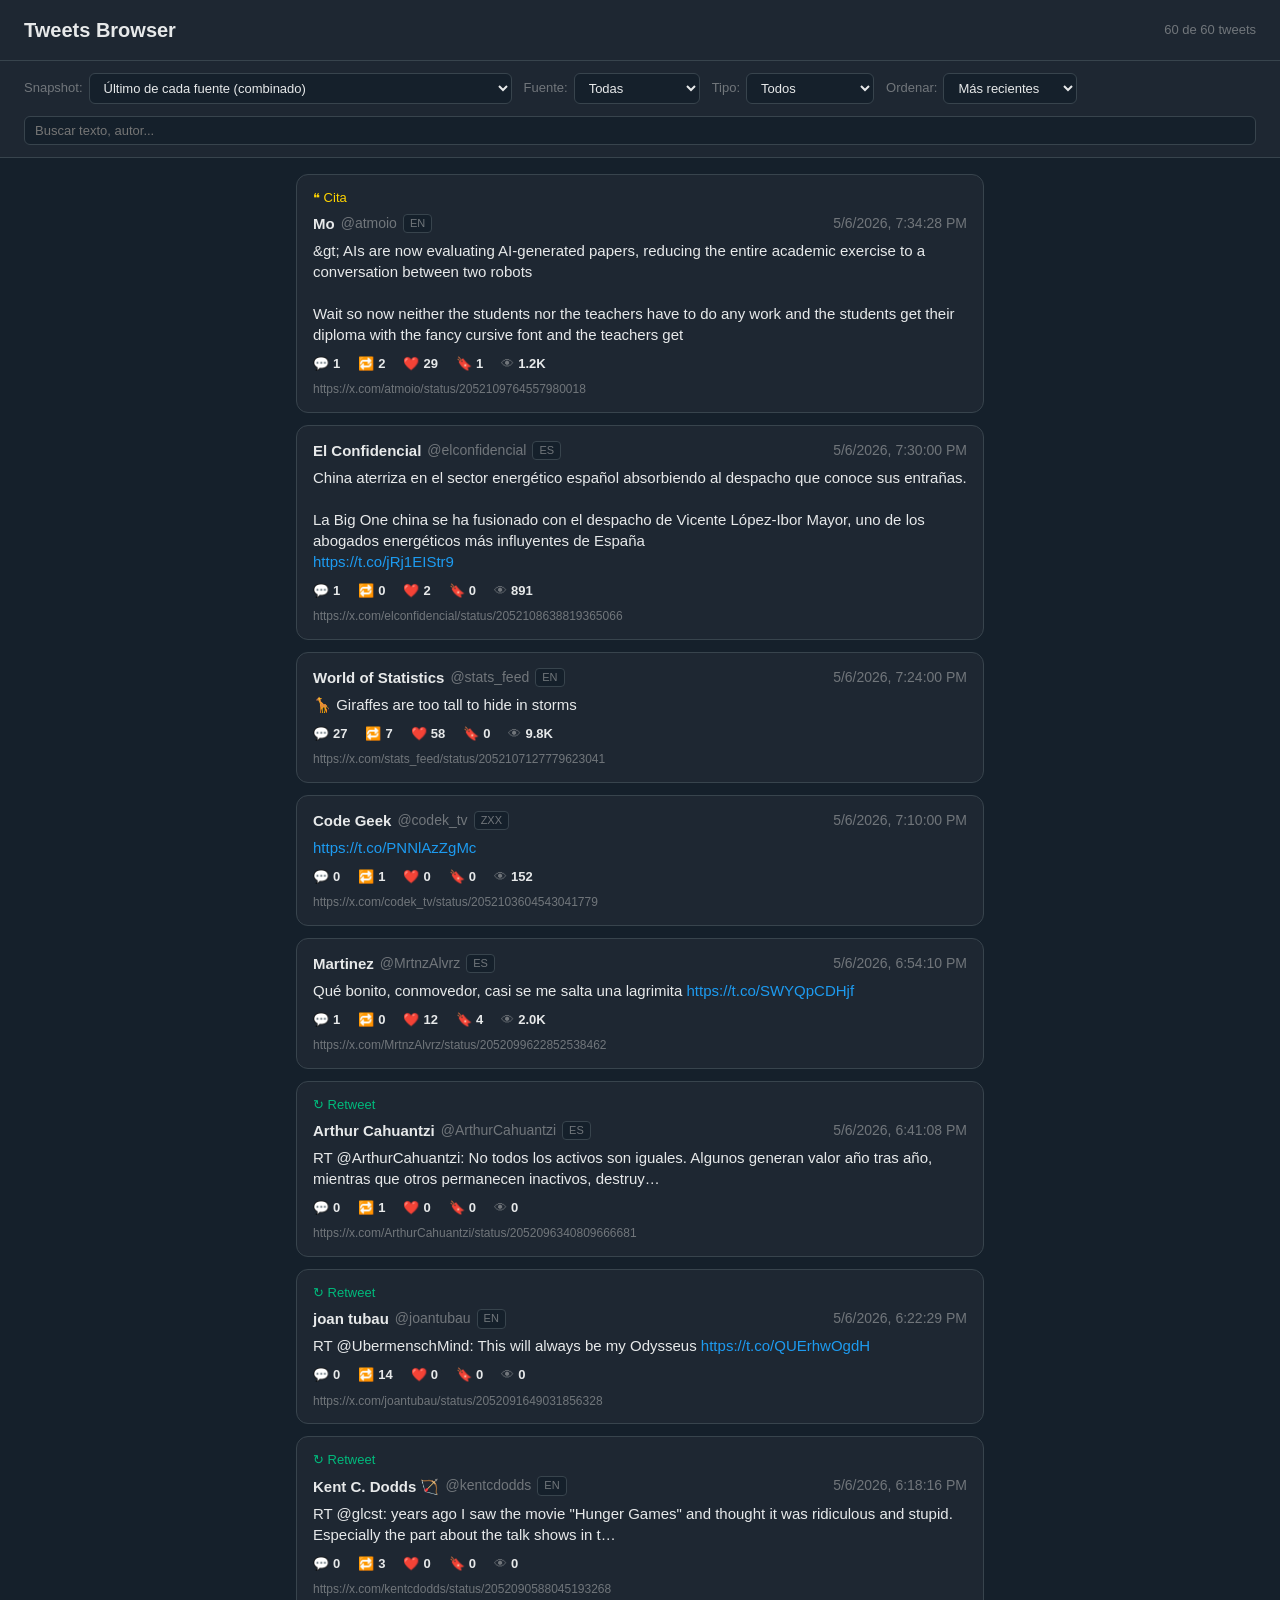
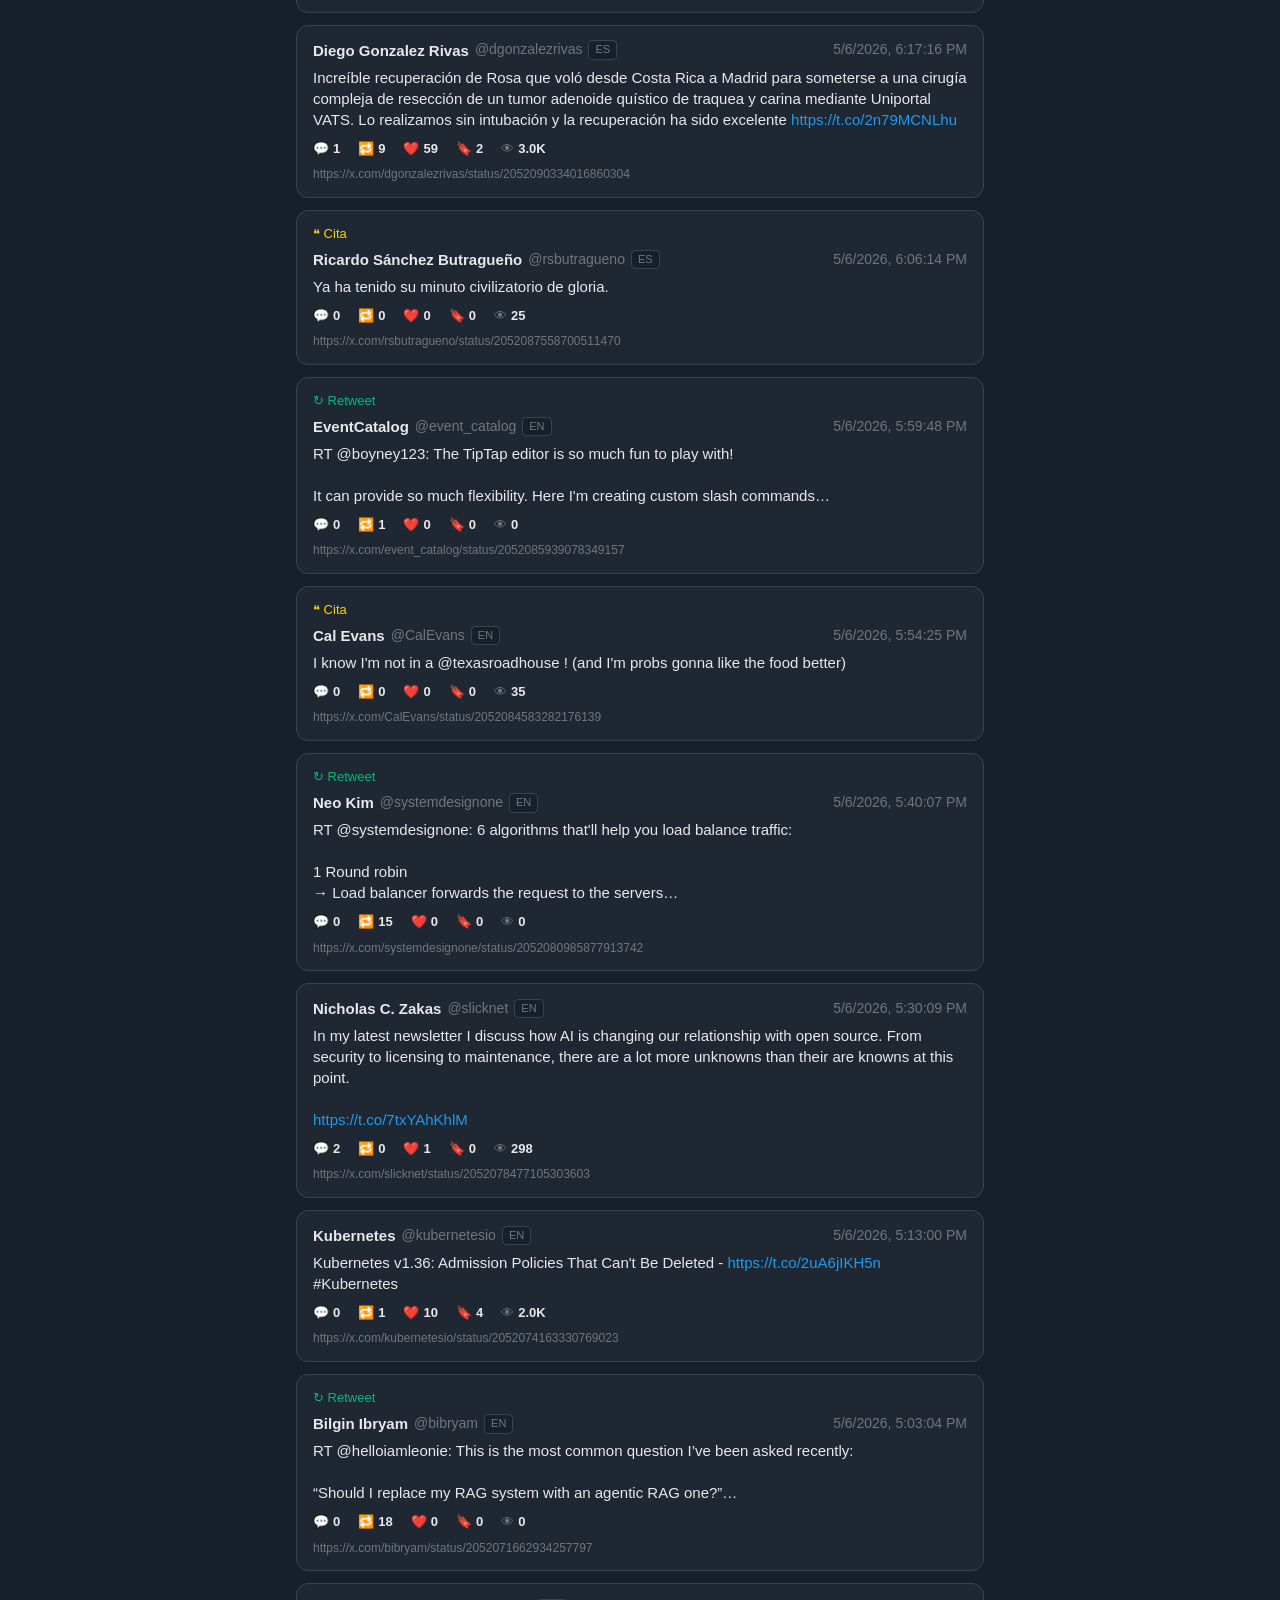
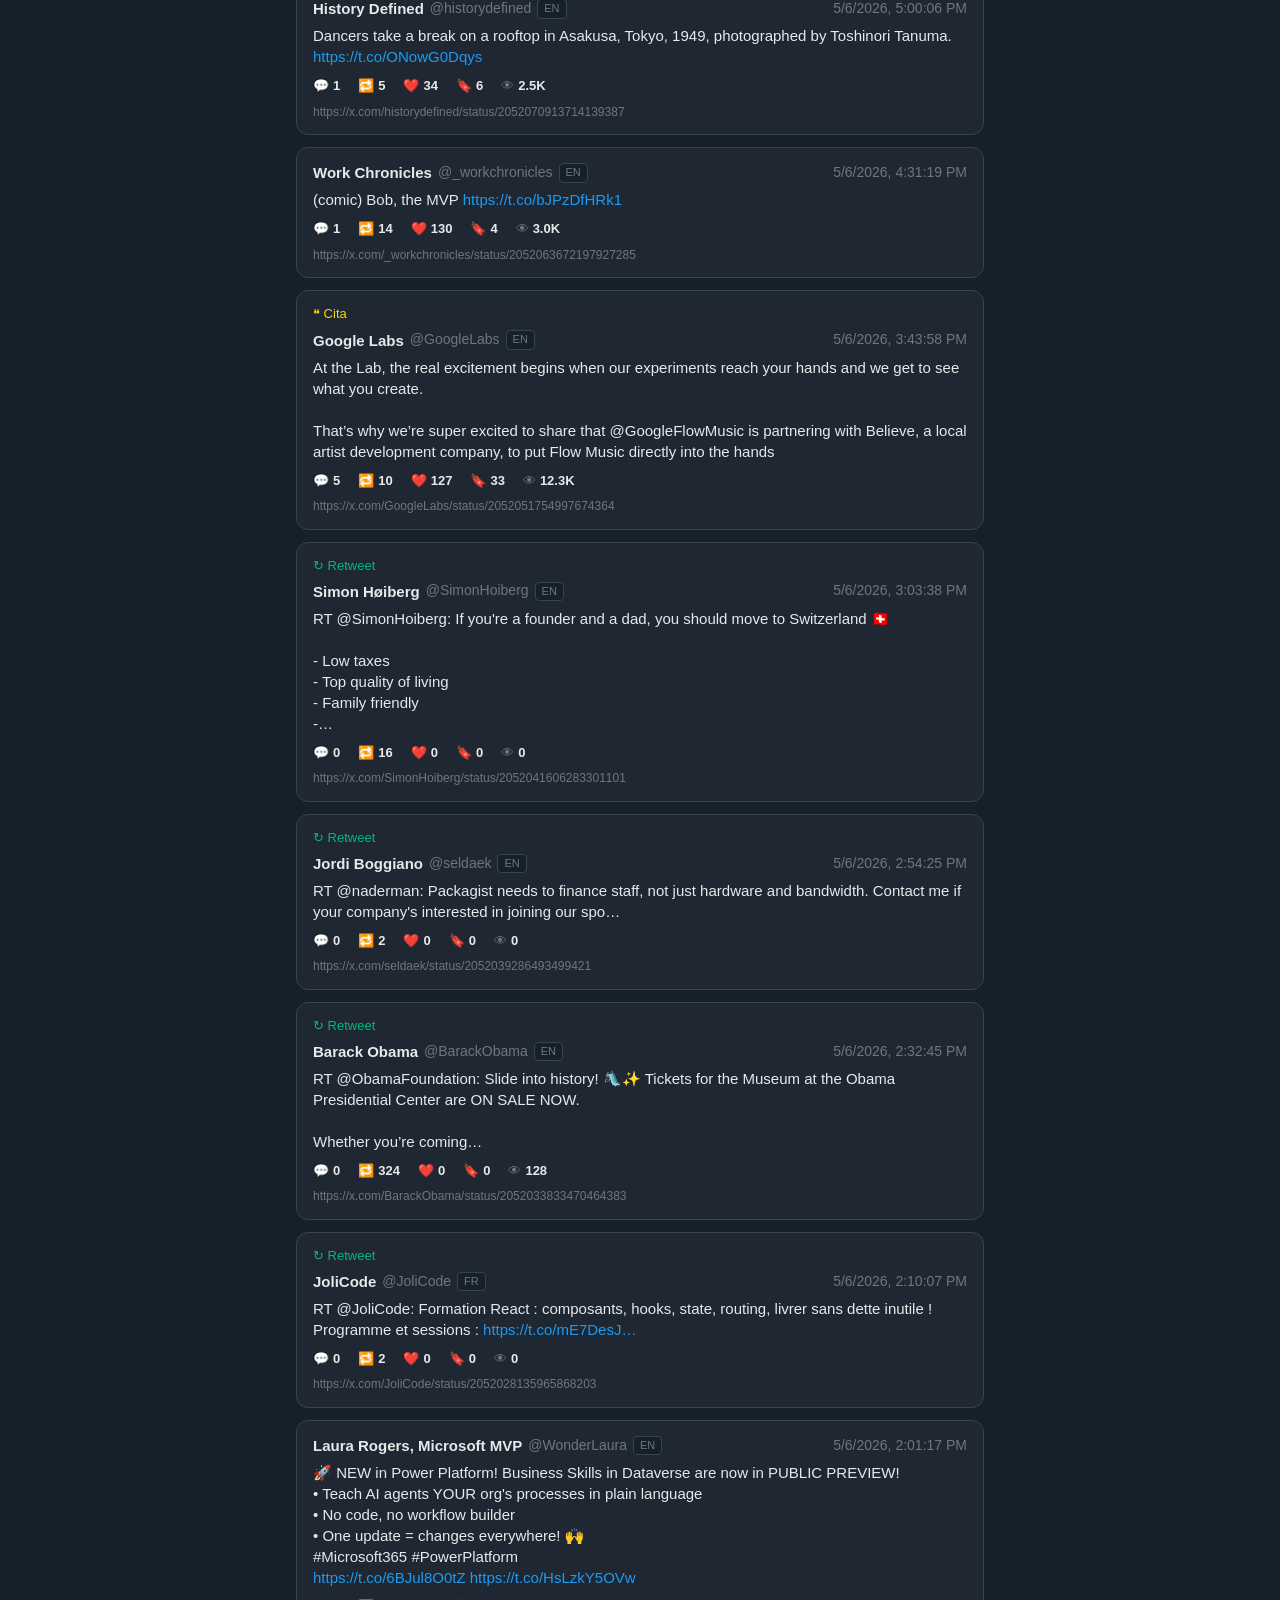
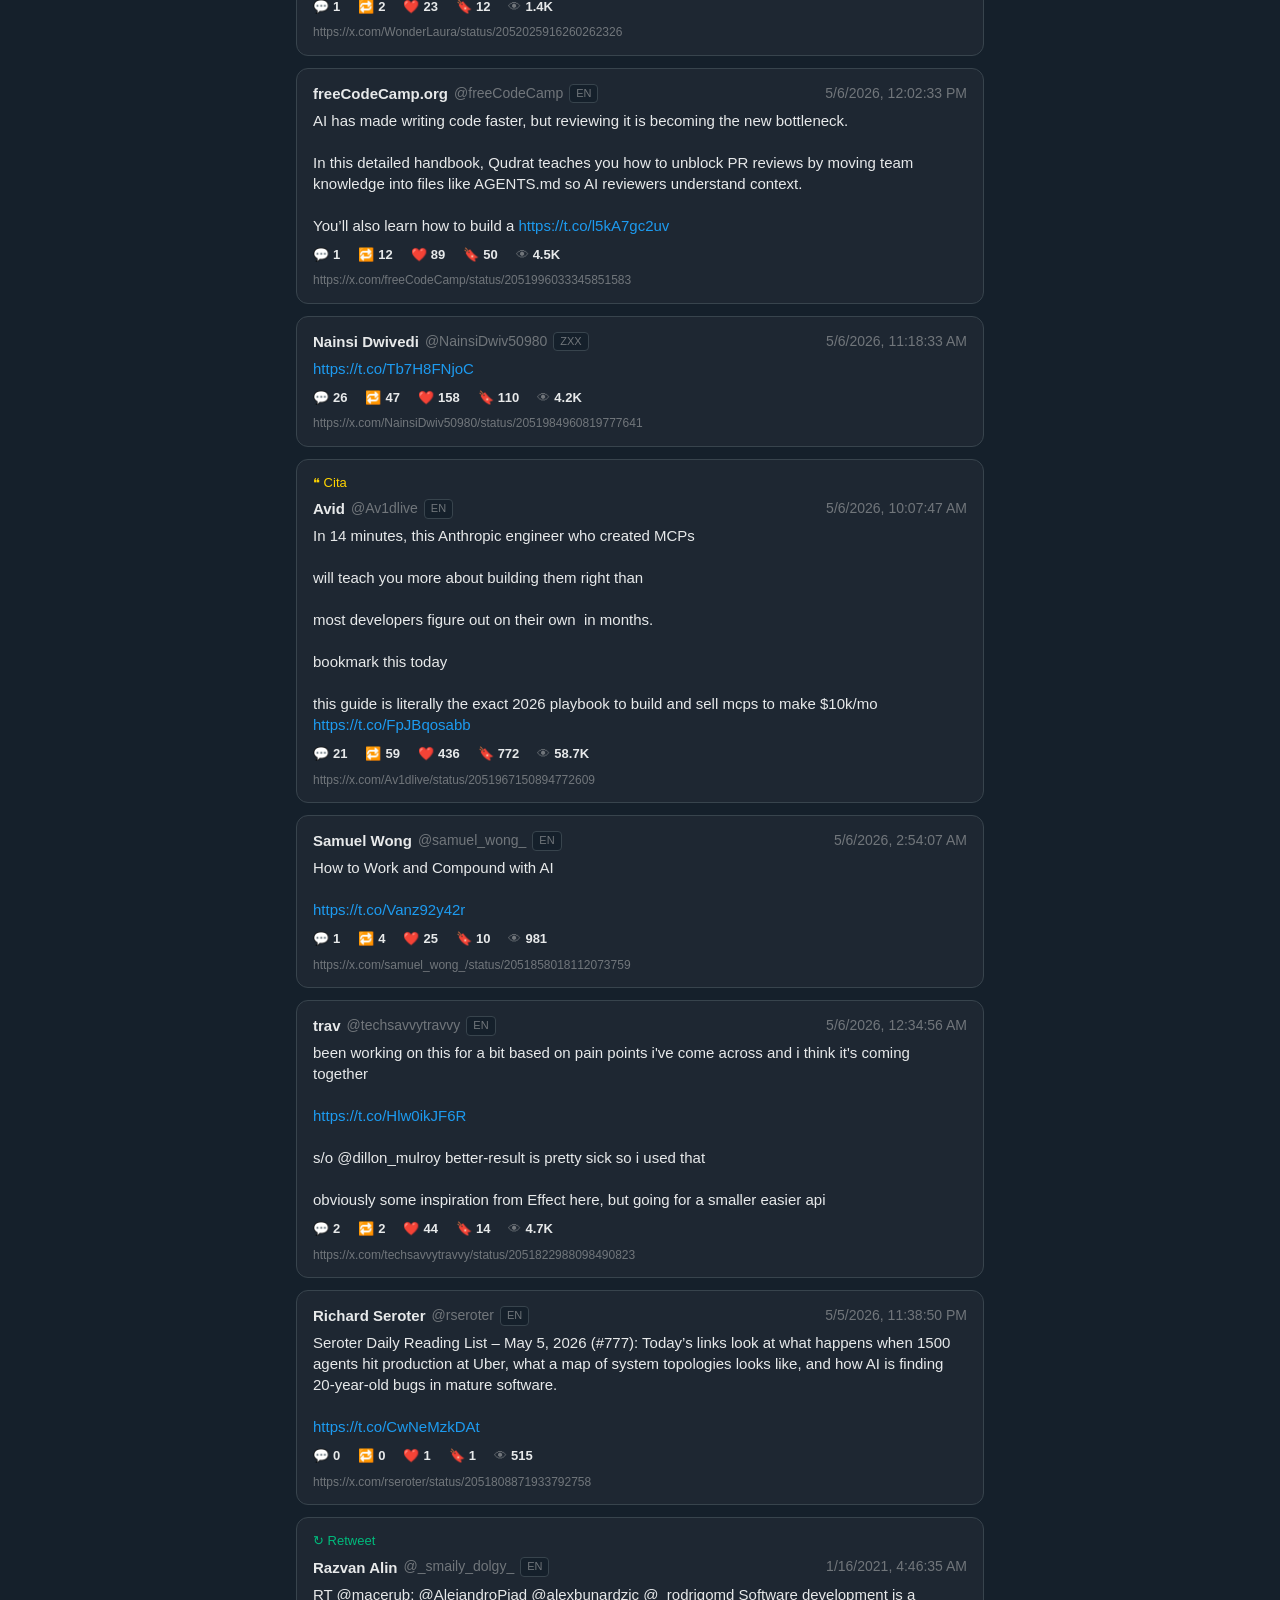
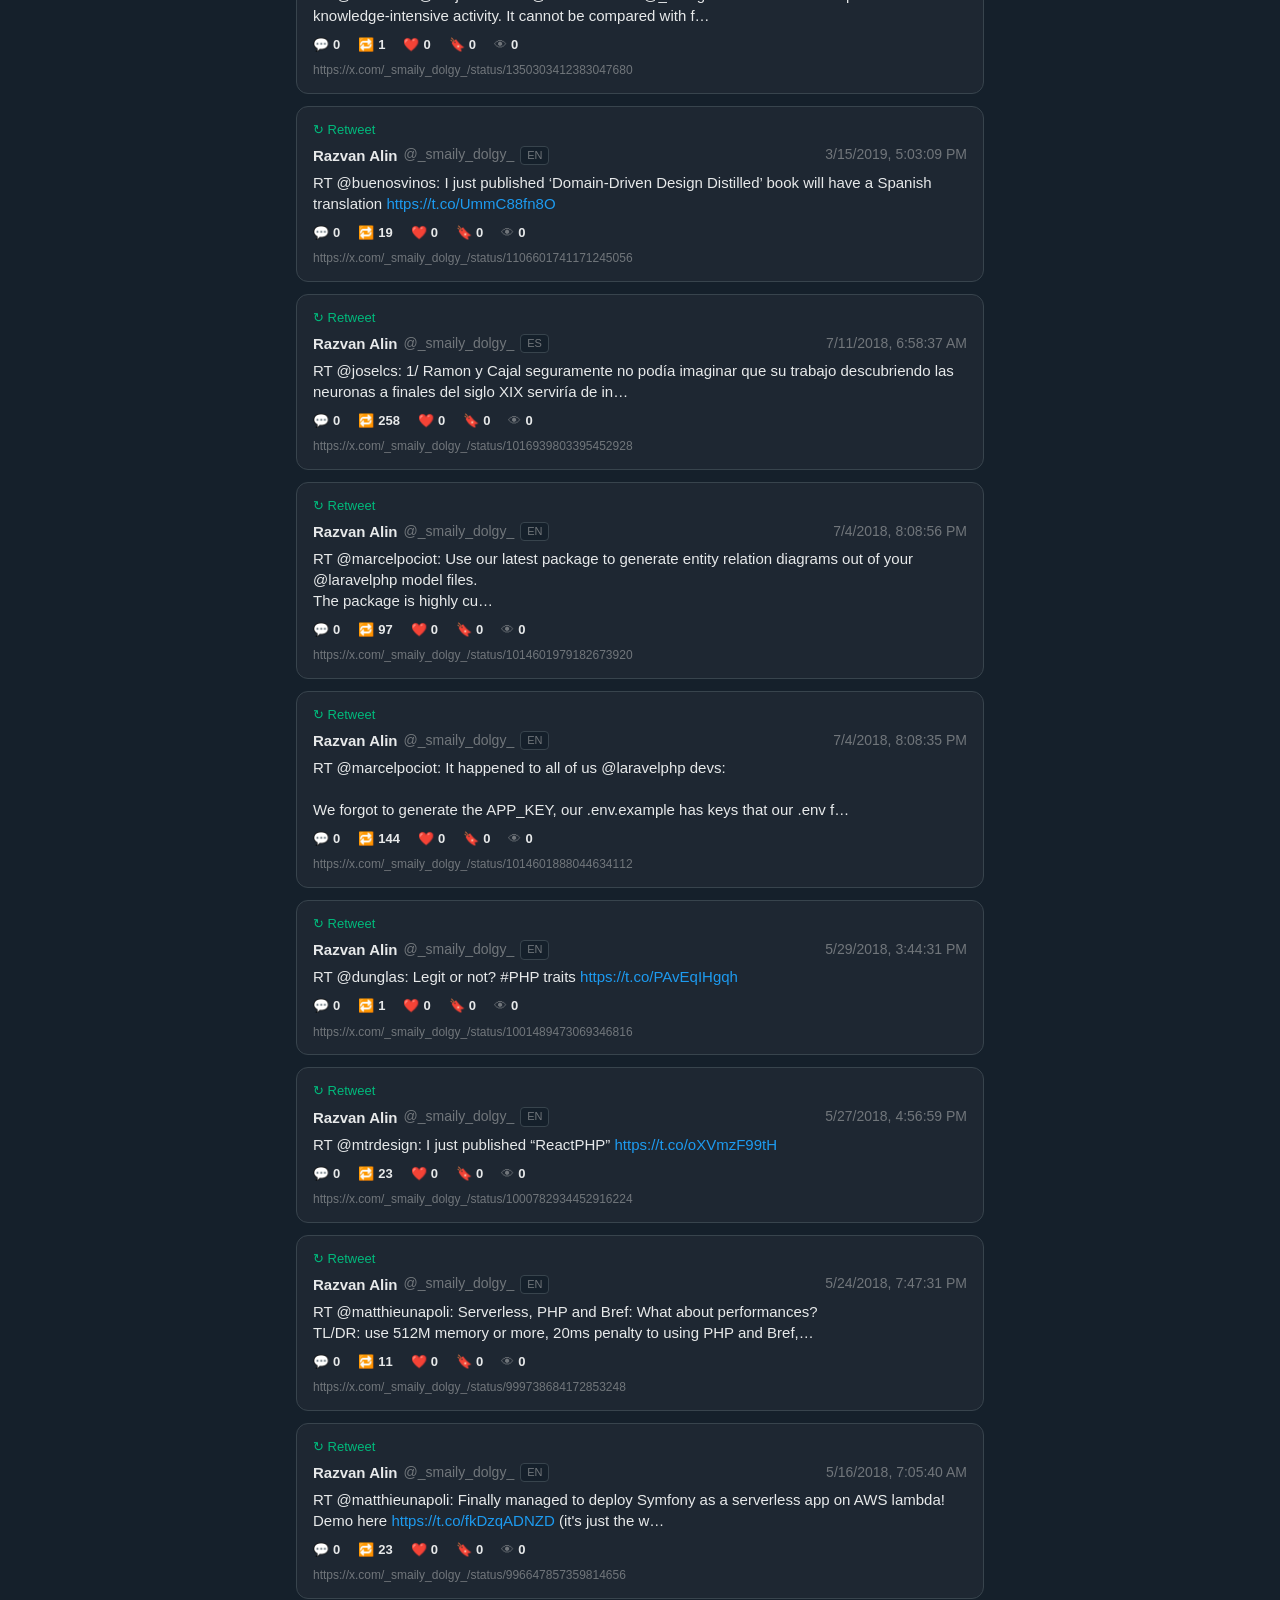
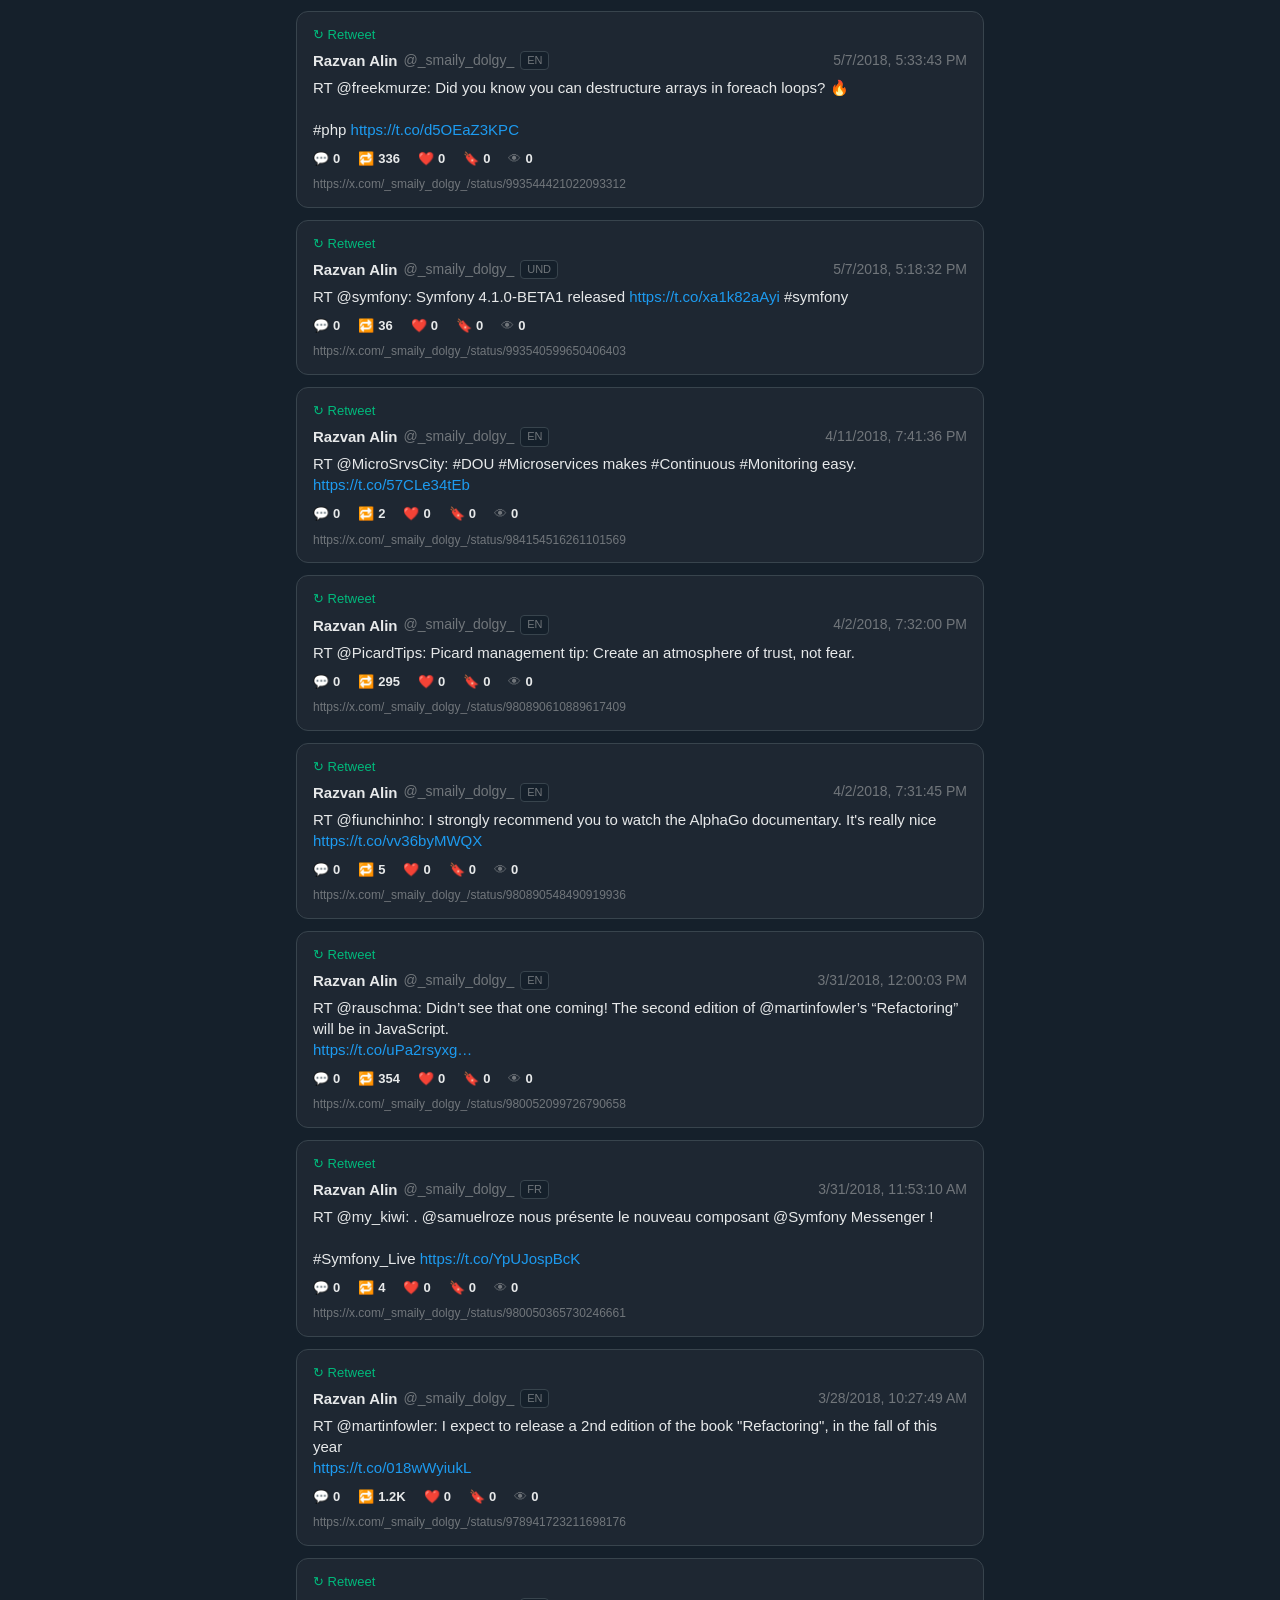
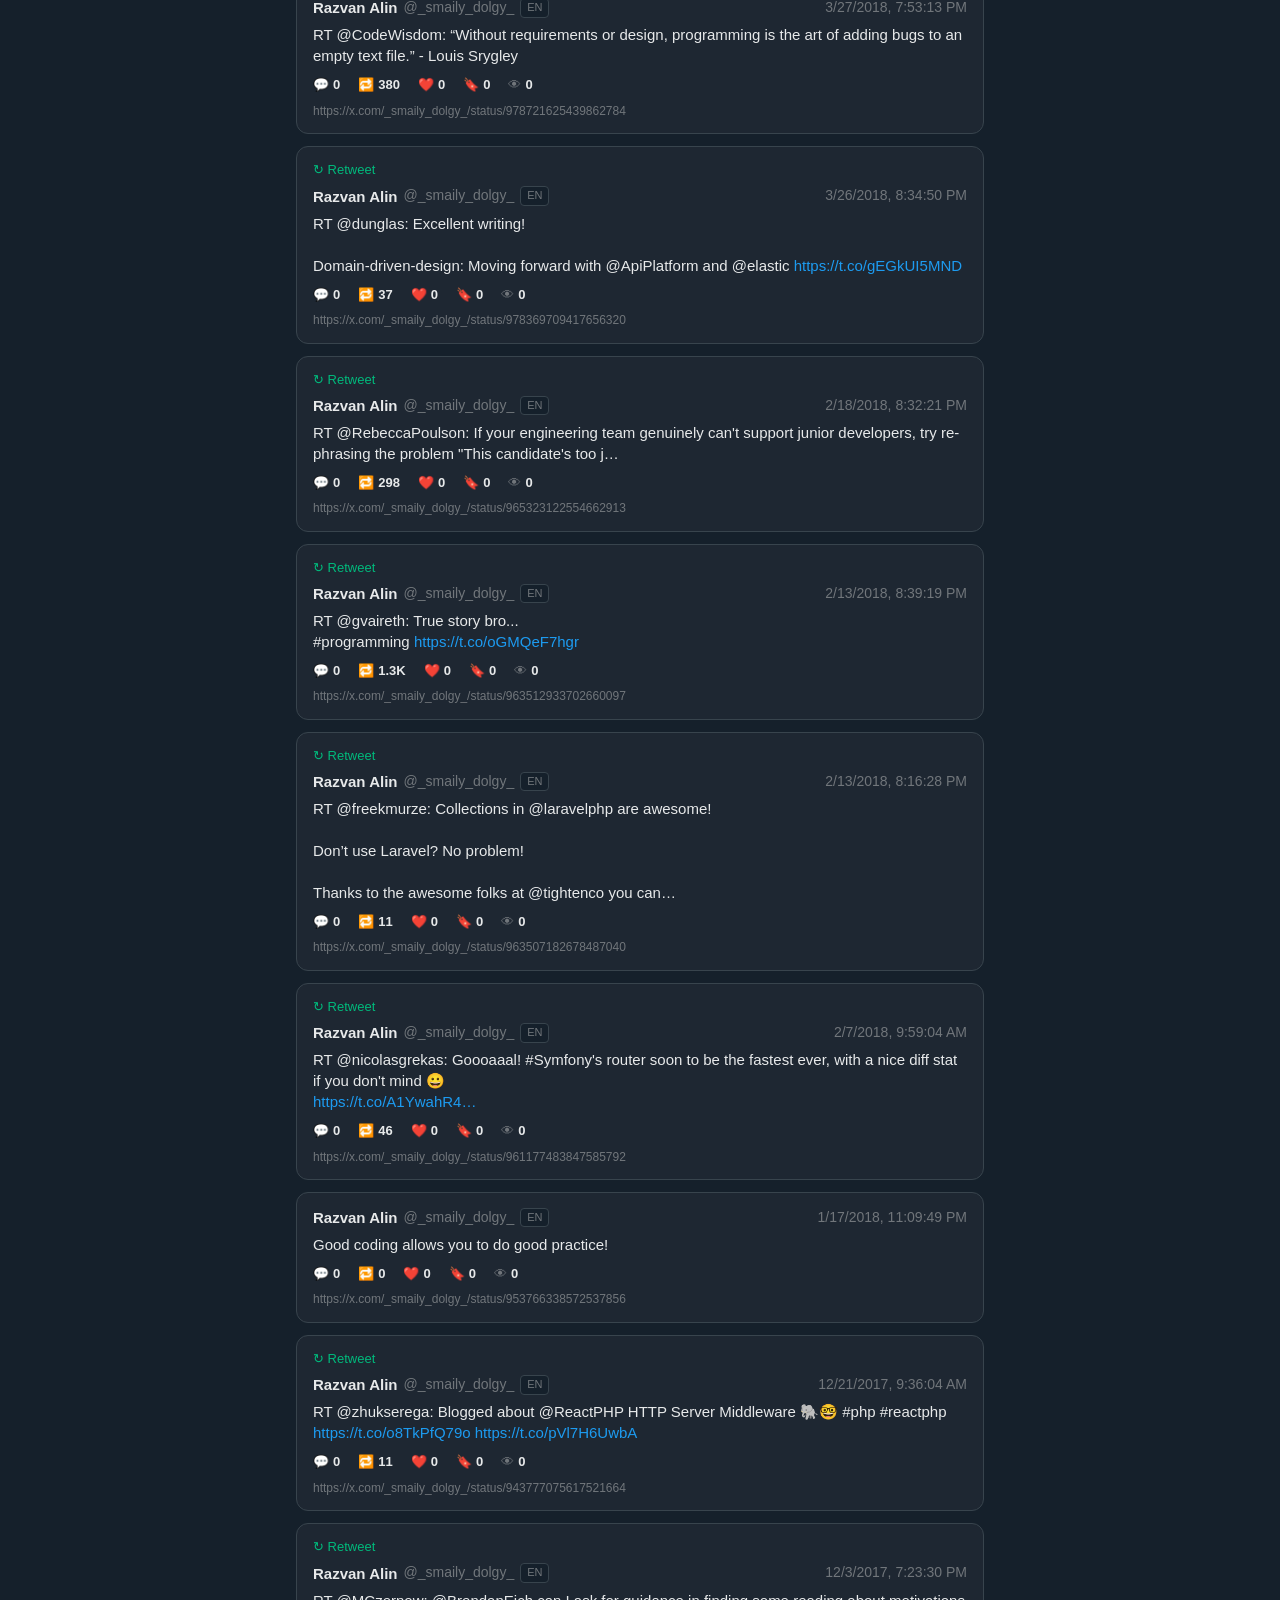
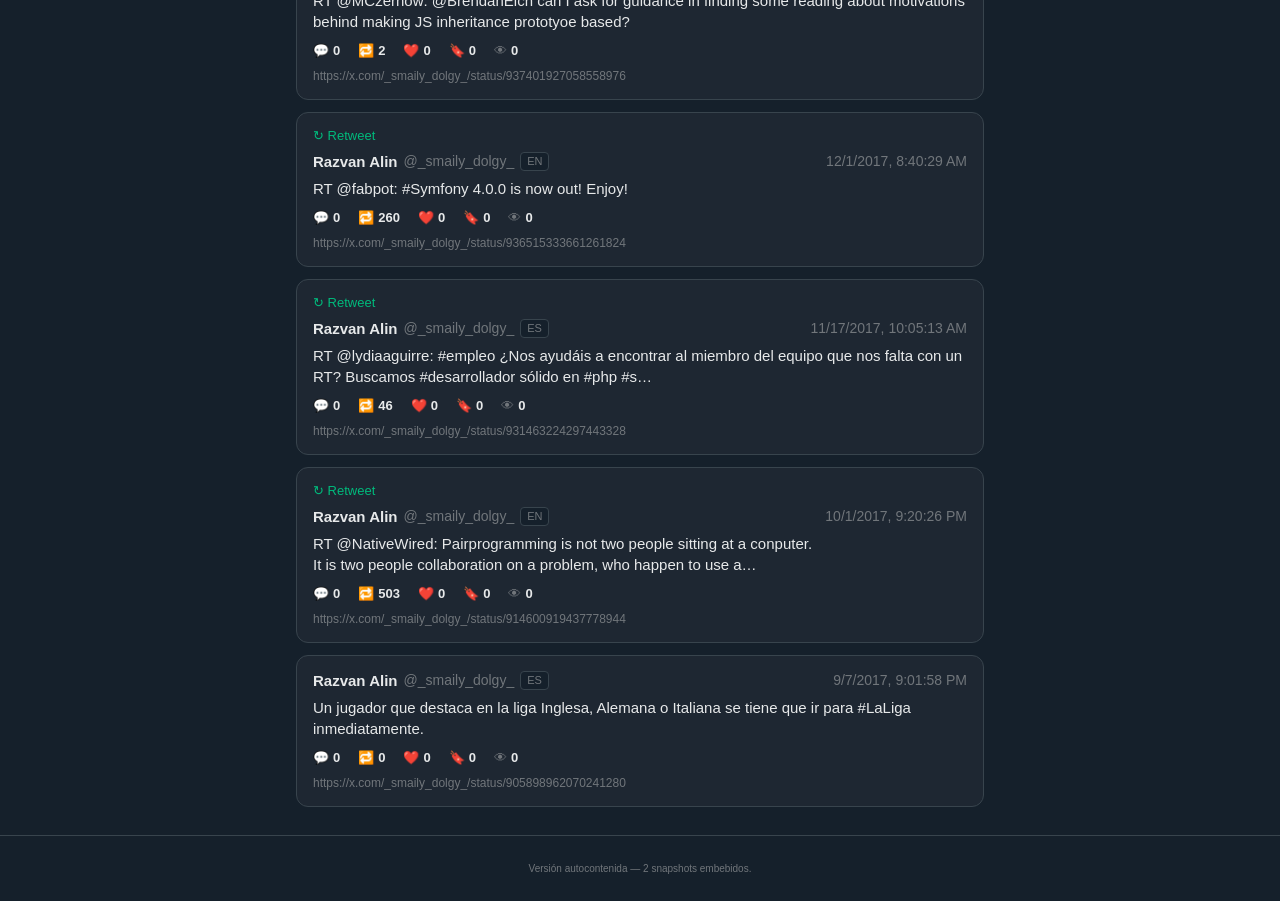
==== web/standalone.html @ 0d8ddd70 "Add standalone bundle: single HTML file with all tweet data inlined Generated by scripts/build_stand" ====
<!DOCTYPE html>
<html lang="es">
<head>
<meta charset="UTF-8">
<meta name="viewport" content="width=device-width, initial-scale=1.0">
<title>Tweets Browser</title>
<style>
:root {
  --bg: #15202b;
  --bg-elev: #1e2732;
  --bg-hover: #243340;
  --border: #38444d;
  --text: #e7e9ea;
  --text-muted: #71767b;
  --accent: #1d9bf0;
  --green: #00ba7c;
  --red: #f4212e;
  --yellow: #ffd400;
}

* { box-sizing: border-box; }

html, body {
  margin: 0;
  padding: 0;
  background: var(--bg);
  color: var(--text);
  font-family: -apple-system, BlinkMacSystemFont, "Segoe UI", "Helvetica Neue", Arial, sans-serif;
  font-size: 15px;
  line-height: 1.4;
}

header {
  padding: 16px 24px;
  border-bottom: 1px solid var(--border);
  background: var(--bg-elev);
  display: flex;
  align-items: center;
  justify-content: space-between;
}

header h1 {
  margin: 0;
  font-size: 20px;
  font-weight: 700;
}

#stats {
  font-size: 13px;
  color: var(--text-muted);
}

.controls {
  display: flex;
  flex-wrap: wrap;
  gap: 12px;
  padding: 12px 24px;
  border-bottom: 1px solid var(--border);
  background: var(--bg-elev);
  position: sticky;
  top: 0;
  z-index: 10;
}

.controls label {
  display: flex;
  align-items: center;
  gap: 6px;
  font-size: 13px;
  color: var(--text-muted);
}

.controls select,
.controls input {
  background: var(--bg);
  color: var(--text);
  border: 1px solid var(--border);
  border-radius: 6px;
  padding: 6px 10px;
  font-size: 13px;
  font-family: inherit;
}

.controls input[type="search"] {
  flex: 1;
  min-width: 200px;
}

.controls select:focus,
.controls input:focus {
  outline: none;
  border-color: var(--accent);
}

main {
  max-width: 720px;
  margin: 0 auto;
  padding: 16px;
}

.tweet {
  background: var(--bg-elev);
  border: 1px solid var(--border);
  border-radius: 12px;
  padding: 14px 16px;
  margin-bottom: 12px;
  transition: background 0.1s;
}

.tweet:hover {
  background: var(--bg-hover);
}

.tweet-context {
  font-size: 13px;
  color: var(--text-muted);
  margin-bottom: 6px;
}

.tweet-context.retweet { color: var(--green); }
.tweet-context.reply { color: var(--accent); }
.tweet-context.quote { color: var(--yellow); }

.tweet-header {
  display: flex;
  align-items: center;
  gap: 6px;
  margin-bottom: 6px;
  flex-wrap: wrap;
}

.tweet-author {
  font-weight: 700;
  color: var(--text);
}

.tweet-handle {
  color: var(--text-muted);
  font-size: 14px;
}

.tweet-date {
  color: var(--text-muted);
  font-size: 14px;
  margin-left: auto;
}

.tweet-text {
  white-space: pre-wrap;
  word-break: break-word;
  margin-bottom: 10px;
}

.tweet-text a {
  color: var(--accent);
  text-decoration: none;
}

.tweet-text a:hover {
  text-decoration: underline;
}

.tweet-metrics {
  display: flex;
  gap: 18px;
  font-size: 13px;
  color: var(--text-muted);
}

.tweet-metrics .metric {
  display: flex;
  align-items: center;
  gap: 4px;
}

.tweet-metrics .metric strong {
  color: var(--text);
  font-weight: 600;
}

.tweet-link {
  display: block;
  margin-top: 8px;
  font-size: 12px;
  color: var(--text-muted);
  text-decoration: none;
}

.tweet-link:hover {
  color: var(--accent);
}

.empty {
  text-align: center;
  color: var(--text-muted);
  padding: 60px 20px;
}

.error {
  text-align: center;
  color: var(--red);
  padding: 20px;
  background: rgba(244, 33, 46, 0.1);
  border: 1px solid var(--red);
  border-radius: 8px;
  margin: 20px;
}

footer {
  text-align: center;
  padding: 24px;
  color: var(--text-muted);
  font-size: 12px;
  border-top: 1px solid var(--border);
}

footer code {
  background: var(--bg-elev);
  padding: 2px 6px;
  border-radius: 4px;
  border: 1px solid var(--border);
}

.lang-badge {
  display: inline-block;
  background: var(--bg);
  border: 1px solid var(--border);
  border-radius: 4px;
  padding: 1px 6px;
  font-size: 11px;
  color: var(--text-muted);
  text-transform: uppercase;
}

</style>
</head>
<body>

<header>
  <h1>Tweets Browser</h1>
  <div id="stats"></div>
</header>

<div class="controls">
  <label>
    Snapshot:
    <select id="snapshot-select"></select>
  </label>
  <label>
    Fuente:
    <select id="source-filter">
      <option value="all">Todas</option>
      <option value="timeline">Home timeline</option>
      <option value="mine">Mis tweets</option>
    </select>
  </label>
  <label>
    Tipo:
    <select id="type-filter">
      <option value="all">Todos</option>
      <option value="original">Solo originales</option>
      <option value="retweet">Retweets</option>
      <option value="reply">Respuestas</option>
      <option value="quote">Citas</option>
    </select>
  </label>
  <label>
    Ordenar:
    <select id="sort-by">
      <option value="date_desc">Más recientes</option>
      <option value="date_asc">Más antiguos</option>
      <option value="likes">Más likes</option>
      <option value="retweets">Más retweets</option>
      <option value="replies">Más respuestas</option>
      <option value="views">Más vistas</option>
    </select>
  </label>
  <input type="search" id="search" placeholder="Buscar texto, autor...">
</div>

<main id="tweets"></main>

<footer>
  <small>Versión autocontenida — 2 snapshots embebidos.</small>
</footer>

<script>
// Embedded data — generated by scripts/build_standalone.py
const EMBEDDED_SNAPSHOTS = [{"meta": {"file": "data/2026-05-06/timeline_20260506_194221.json", "fetched_at": "2026-05-06T19:42:21.884174+00:00", "source": "timeline", "username": "_smaily_dolgy_", "count": 30}, "data": {"fetched_at": "2026-05-06T19:42:21.884174+00:00", "source": "timeline", "username": "_smaily_dolgy_", "count": 30, "tweets": [{"id": "2052109764557980018", "text": "&gt; AIs are now evaluating AI-generated papers, reducing the entire academic exercise to a conversation between two robots\n\nWait so now neither the students nor the teachers have to do any work and the students get their diploma with the fancy cursive font and the teachers get", "created_at": "Wed May 06 19:34:28 +0000 2026", "lang": "en", "author": {"id": "2012653551407808512", "name": "Mo", "username": "atmoio"}, "metrics": {"likes": 29, "retweets": 2, "replies": 1, "views": "1244", "quotes": 0, "bookmarks": 1}, "is_retweet": false, "is_reply": false, "is_quote": true, "url": "https://x.com/atmoio/status/2052109764557980018"}, {"id": "2052108638819365066", "text": "China aterriza en el sector energético español absorbiendo al despacho que conoce sus entrañas.\n\nLa Big One china se ha fusionado con el despacho de Vicente López-Ibor Mayor, uno de los abogados energéticos más influyentes de España\nhttps://t.co/jRj1EIStr9", "created_at": "Wed May 06 19:30:00 +0000 2026", "lang": "es", "author": {"id": "17229160", "name": "El Confidencial", "username": "elconfidencial"}, "metrics": {"likes": 2, "retweets": 0, "replies": 1, "views": "891", "quotes": 0, "bookmarks": 0}, "is_retweet": false, "is_reply": false, "is_quote": false, "url": "https://x.com/elconfidencial/status/2052108638819365066"}, {"id": "2052041606283301101", "text": "RT @SimonHoiberg: If you're a founder and a dad, you should move to Switzerland 🇨🇭\n\n- Low taxes\n- Top quality of living\n- Family friendly\n-…", "created_at": "Wed May 06 15:03:38 +0000 2026", "lang": "en", "author": {"id": "875776212341329920", "name": "Simon Høiberg", "username": "SimonHoiberg"}, "metrics": {"likes": 0, "retweets": 16, "replies": 0, "views": null, "quotes": 0, "bookmarks": 0}, "is_retweet": true, "is_reply": false, "is_quote": true, "url": "https://x.com/SimonHoiberg/status/2052041606283301101"}, {"id": "2052039286493499421", "text": "RT @naderman: Packagist needs to finance staff, not just hardware and bandwidth. Contact me if your company's interested in joining our spo…", "created_at": "Wed May 06 14:54:25 +0000 2026", "lang": "en", "author": {"id": "15341368", "name": "Jordi Boggiano", "username": "seldaek"}, "metrics": {"likes": 0, "retweets": 2, "replies": 0, "views": null, "quotes": 0, "bookmarks": 0}, "is_retweet": true, "is_reply": false, "is_quote": false, "url": "https://x.com/seldaek/status/2052039286493499421"}, {"id": "2052107127779623041", "text": "🦒 Giraffes are too tall to hide in storms", "created_at": "Wed May 06 19:24:00 +0000 2026", "lang": "en", "author": {"id": "1335132884278108161", "name": "World of Statistics", "username": "stats_feed"}, "metrics": {"likes": 58, "retweets": 7, "replies": 27, "views": "9760", "quotes": 0, "bookmarks": 0}, "is_retweet": false, "is_reply": false, "is_quote": false, "url": "https://x.com/stats_feed/status/2052107127779623041"}, {"id": "2052099622852538462", "text": "Qué bonito, conmovedor, casi se me salta una lagrimita https://t.co/SWYQpCDHjf", "created_at": "Wed May 06 18:54:10 +0000 2026", "lang": "es", "author": {"id": "529573438", "name": "Martinez", "username": "MrtnzAlvrz"}, "metrics": {"likes": 12, "retweets": 0, "replies": 1, "views": "2013", "quotes": 0, "bookmarks": 4}, "is_retweet": false, "is_reply": false, "is_quote": false, "url": "https://x.com/MrtnzAlvrz/status/2052099622852538462"}, {"id": "2052033833470464383", "text": "RT @ObamaFoundation: Slide into history! 🛝✨ Tickets for the Museum at the Obama Presidential Center are ON SALE NOW.\n\nWhether you’re coming…", "created_at": "Wed May 06 14:32:45 +0000 2026", "lang": "en", "author": {"id": "813286", "name": "Barack Obama", "username": "BarackObama"}, "metrics": {"likes": 0, "retweets": 324, "replies": 0, "views": "128", "quotes": 0, "bookmarks": 0}, "is_retweet": true, "is_reply": false, "is_quote": false, "url": "https://x.com/BarackObama/status/2052033833470464383"}, {"id": "2052090334016860304", "text": "Increíble recuperación de Rosa que voló desde Costa Rica a Madrid para someterse a una cirugía compleja de resección de un tumor adenoide quístico de traquea y carina mediante Uniportal VATS. Lo realizamos sin intubación y la recuperación ha sido excelente https://t.co/2n79MCNLhu", "created_at": "Wed May 06 18:17:16 +0000 2026", "lang": "es", "author": {"id": "807502866", "name": "Diego Gonzalez Rivas", "username": "dgonzalezrivas"}, "metrics": {"likes": 59, "retweets": 9, "replies": 1, "views": "2973", "quotes": 0, "bookmarks": 2}, "is_retweet": false, "is_reply": false, "is_quote": false, "url": "https://x.com/dgonzalezrivas/status/2052090334016860304"}, {"id": "2052091649031856328", "text": "RT @UbermenschMind: This will always be my Odysseus https://t.co/QUErhwOgdH", "created_at": "Wed May 06 18:22:29 +0000 2026", "lang": "en", "author": {"id": "730367962650128384", "name": "joan tubau", "username": "joantubau"}, "metrics": {"likes": 0, "retweets": 14, "replies": 0, "views": null, "quotes": 0, "bookmarks": 0}, "is_retweet": true, "is_reply": false, "is_quote": false, "url": "https://x.com/joantubau/status/2052091649031856328"}, {"id": "2052090588045193268", "text": "RT @glcst: years ago I saw the movie \"Hunger Games\" and thought it was ridiculous and stupid. Especially the part about the talk shows in t…", "created_at": "Wed May 06 18:18:16 +0000 2026", "lang": "en", "author": {"id": "389681470", "name": "Kent C. Dodds 🏹", "username": "kentcdodds"}, "metrics": {"likes": 0, "retweets": 3, "replies": 0, "views": null, "quotes": 0, "bookmarks": 0}, "is_retweet": true, "is_reply": false, "is_quote": true, "url": "https://x.com/kentcdodds/status/2052090588045193268"}, {"id": "2052087558700511470", "text": "Ya ha tenido su minuto civilizatorio de gloria.", "created_at": "Wed May 06 18:06:14 +0000 2026", "lang": "es", "author": {"id": "107360809", "name": "Ricardo Sánchez Butragueño", "username": "rsbutragueno"}, "metrics": {"likes": 0, "retweets": 0, "replies": 0, "views": "25", "quotes": 0, "bookmarks": 0}, "is_retweet": false, "is_reply": false, "is_quote": true, "url": "https://x.com/rsbutragueno/status/2052087558700511470"}, {"id": "2052085939078349157", "text": "RT @boyney123: The TipTap editor is so much fun to play with! \n\nIt can provide so much flexibility. Here I'm creating custom slash commands…", "created_at": "Wed May 06 17:59:48 +0000 2026", "lang": "en", "author": {"id": "1787766115235426304", "name": "EventCatalog", "username": "event_catalog"}, "metrics": {"likes": 0, "retweets": 1, "replies": 0, "views": null, "quotes": 0, "bookmarks": 0}, "is_retweet": true, "is_reply": false, "is_quote": false, "url": "https://x.com/event_catalog/status/2052085939078349157"}, {"id": "2052103604543041779", "text": "https://t.co/PNNlAzZgMc", "created_at": "Wed May 06 19:10:00 +0000 2026", "lang": "zxx", "author": {"id": "3237673034", "name": "Code Geek", "username": "codek_tv"}, "metrics": {"likes": 0, "retweets": 1, "replies": 0, "views": "152", "quotes": 0, "bookmarks": 0}, "is_retweet": false, "is_reply": false, "is_quote": false, "url": "https://x.com/codek_tv/status/2052103604543041779"}, {"id": "2052080985877913742", "text": "RT @systemdesignone: 6 algorithms that'll help you load balance traffic:\n\n1 Round robin\n→ Load balancer forwards the request to the servers…", "created_at": "Wed May 06 17:40:07 +0000 2026", "lang": "en", "author": {"id": "1646445864796184578", "name": "Neo Kim", "username": "systemdesignone"}, "metrics": {"likes": 0, "retweets": 15, "replies": 0, "views": null, "quotes": 0, "bookmarks": 0}, "is_retweet": true, "is_reply": false, "is_quote": false, "url": "https://x.com/systemdesignone/status/2052080985877913742"}, {"id": "2052074163330769023", "text": "Kubernetes v1.36: Admission Policies That Can't Be Deleted - https://t.co/2uA6jIKH5n #Kubernetes", "created_at": "Wed May 06 17:13:00 +0000 2026", "lang": "en", "author": {"id": "2813398537", "name": "Kubernetes", "username": "kubernetesio"}, "metrics": {"likes": 10, "retweets": 1, "replies": 0, "views": "2008", "quotes": 0, "bookmarks": 4}, "is_retweet": false, "is_reply": false, "is_quote": false, "url": "https://x.com/kubernetesio/status/2052074163330769023"}, {"id": "2052096340809666681", "text": "RT @ArthurCahuantzi: No todos los activos son iguales. Algunos generan valor año tras año, mientras que otros permanecen inactivos, destruy…", "created_at": "Wed May 06 18:41:08 +0000 2026", "lang": "es", "author": {"id": "938952866", "name": "Arthur Cahuantzi", "username": "ArthurCahuantzi"}, "metrics": {"likes": 0, "retweets": 1, "replies": 0, "views": null, "quotes": 0, "bookmarks": 0}, "is_retweet": true, "is_reply": false, "is_quote": true, "url": "https://x.com/ArthurCahuantzi/status/2052096340809666681"}, {"id": "2052071662934257797", "text": "RT @helloiamleonie: This is the most common question I’ve been asked recently:\n\n“Should I replace my RAG system with an agentic RAG one?”…", "created_at": "Wed May 06 17:03:04 +0000 2026", "lang": "en", "author": {"id": "19341814", "name": "Bilgin Ibryam", "username": "bibryam"}, "metrics": {"likes": 0, "retweets": 18, "replies": 0, "views": null, "quotes": 0, "bookmarks": 0}, "is_retweet": true, "is_reply": false, "is_quote": false, "url": "https://x.com/bibryam/status/2052071662934257797"}, {"id": "2052070913714139387", "text": "Dancers take a break on a rooftop in Asakusa, Tokyo, 1949, photographed by Toshinori Tanuma. https://t.co/ONowG0Dqys", "created_at": "Wed May 06 17:00:06 +0000 2026", "lang": "en", "author": {"id": "728409566338146304", "name": "History Defined", "username": "historydefined"}, "metrics": {"likes": 34, "retweets": 5, "replies": 1, "views": "2490", "quotes": 0, "bookmarks": 6}, "is_retweet": false, "is_reply": false, "is_quote": false, "url": "https://x.com/historydefined/status/2052070913714139387"}, {"id": "2052084583282176139", "text": "I know I'm not in a @texasroadhouse ! (and I'm probs gonna like the food better)", "created_at": "Wed May 06 17:54:25 +0000 2026", "lang": "en", "author": {"id": "4795561", "name": "Cal Evans", "username": "CalEvans"}, "metrics": {"likes": 0, "retweets": 0, "replies": 0, "views": "35", "quotes": 0, "bookmarks": 0}, "is_retweet": false, "is_reply": false, "is_quote": true, "url": "https://x.com/CalEvans/status/2052084583282176139"}, {"id": "2052063672197927285", "text": "(comic) Bob, the MVP https://t.co/bJPzDfHRk1", "created_at": "Wed May 06 16:31:19 +0000 2026", "lang": "en", "author": {"id": "1279474944460468224", "name": "Work Chronicles", "username": "_workchronicles"}, "metrics": {"likes": 130, "retweets": 14, "replies": 1, "views": "3011", "quotes": 0, "bookmarks": 4}, "is_retweet": false, "is_reply": false, "is_quote": false, "url": "https://x.com/_workchronicles/status/2052063672197927285"}, {"id": "2052051754997674364", "text": "At the Lab, the real excitement begins when our experiments reach your hands and we get to see what you create.\n\nThat’s why we’re super excited to share that @GoogleFlowMusic is partnering with Believe, a local artist development company, to put Flow Music directly into the hands", "created_at": "Wed May 06 15:43:58 +0000 2026", "lang": "en", "author": {"id": "163975783", "name": "Google Labs", "username": "GoogleLabs"}, "metrics": {"likes": 127, "retweets": 10, "replies": 5, "views": "12322", "quotes": 0, "bookmarks": 33}, "is_retweet": false, "is_reply": false, "is_quote": true, "url": "https://x.com/GoogleLabs/status/2052051754997674364"}, {"id": "2051808871933792758", "text": "Seroter Daily Reading List – May 5, 2026 (#777): Today’s links look at what happens when 1500 agents hit production at Uber, what a map of system topologies looks like, and how AI is finding 20-year-old bugs in mature software.\n\nhttps://t.co/CwNeMzkDAt", "created_at": "Tue May 05 23:38:50 +0000 2026", "lang": "en", "author": {"id": "48529642", "name": "Richard Seroter", "username": "rseroter"}, "metrics": {"likes": 1, "retweets": 0, "replies": 0, "views": "515", "quotes": 0, "bookmarks": 1}, "is_retweet": false, "is_reply": false, "is_quote": false, "url": "https://x.com/rseroter/status/2051808871933792758"}, {"id": "2051858018112073759", "text": "How to Work and Compound with AI\n\nhttps://t.co/Vanz92y42r", "created_at": "Wed May 06 02:54:07 +0000 2026", "lang": "en", "author": {"id": "332011447", "name": "Samuel Wong", "username": "samuel_wong_"}, "metrics": {"likes": 25, "retweets": 4, "replies": 1, "views": "981", "quotes": 0, "bookmarks": 10}, "is_retweet": false, "is_reply": false, "is_quote": false, "url": "https://x.com/samuel_wong_/status/2051858018112073759"}, {"id": "2051984960819777641", "text": "https://t.co/Tb7H8FNjoC", "created_at": "Wed May 06 11:18:33 +0000 2026", "lang": "zxx", "author": {"id": "1994840137336066051", "name": "Nainsi Dwivedi", "username": "NainsiDwiv50980"}, "metrics": {"likes": 158, "retweets": 47, "replies": 26, "views": "4182", "quotes": 0, "bookmarks": 110}, "is_retweet": false, "is_reply": false, "is_quote": false, "url": "https://x.com/NainsiDwiv50980/status/2051984960819777641"}, {"id": "2052028135965868203", "text": "RT @JoliCode: Formation React : composants, hooks, state, routing, livrer sans dette inutile ! Programme et sessions : https://t.co/mE7DesJ…", "created_at": "Wed May 06 14:10:07 +0000 2026", "lang": "fr", "author": {"id": "354398818", "name": "JoliCode", "username": "JoliCode"}, "metrics": {"likes": 0, "retweets": 2, "replies": 0, "views": null, "quotes": 0, "bookmarks": 0}, "is_retweet": true, "is_reply": false, "is_quote": false, "url": "https://x.com/JoliCode/status/2052028135965868203"}, {"id": "2052025916260262326", "text": "🚀 NEW in Power Platform! Business Skills in Dataverse are now in PUBLIC PREVIEW!\n• Teach AI agents YOUR org's processes in plain language\n• No code, no workflow builder\n• One update = changes everywhere! 🙌\n#Microsoft365 #PowerPlatform\nhttps://t.co/6BJul8O0tZ https://t.co/HsLzkY5OVw", "created_at": "Wed May 06 14:01:17 +0000 2026", "lang": "en", "author": {"id": "14955427", "name": "Laura Rogers, Microsoft MVP", "username": "WonderLaura"}, "metrics": {"likes": 23, "retweets": 2, "replies": 1, "views": "1365", "quotes": 0, "bookmarks": 12}, "is_retweet": false, "is_reply": false, "is_quote": false, "url": "https://x.com/WonderLaura/status/2052025916260262326"}, {"id": "2051967150894772609", "text": "In 14 minutes, this Anthropic engineer who created MCPs \n\nwill teach you more about building them right than \n\nmost developers figure out on their own  in months.  \n\nbookmark this today\n\nthis guide is literally the exact 2026 playbook to build and sell mcps to make $10k/mo https://t.co/FpJBqosabb", "created_at": "Wed May 06 10:07:47 +0000 2026", "lang": "en", "author": {"id": "1713062826175299584", "name": "Avid", "username": "Av1dlive"}, "metrics": {"likes": 436, "retweets": 59, "replies": 21, "views": "58743", "quotes": 1, "bookmarks": 772}, "is_retweet": false, "is_reply": false, "is_quote": true, "url": "https://x.com/Av1dlive/status/2051967150894772609"}, {"id": "2051822988098490823", "text": "been working on this for a bit based on pain points i've come across and i think it's coming together\n\nhttps://t.co/Hlw0ikJF6R\n\ns/o @dillon_mulroy better-result is pretty sick so i used that\n\nobviously some inspiration from Effect here, but going for a smaller easier api", "created_at": "Wed May 06 00:34:56 +0000 2026", "lang": "en", "author": {"id": "31472652", "name": "trav", "username": "techsavvytravvy"}, "metrics": {"likes": 44, "retweets": 2, "replies": 2, "views": "4707", "quotes": 0, "bookmarks": 14}, "is_retweet": false, "is_reply": false, "is_quote": false, "url": "https://x.com/techsavvytravvy/status/2051822988098490823"}, {"id": "2051996033345851583", "text": "AI has made writing code faster, but reviewing it is becoming the new bottleneck.\n\nIn this detailed handbook, Qudrat teaches you how to unblock PR reviews by moving team knowledge into files like AGENTS.md so AI reviewers understand context.\n\nYou’ll also learn how to build a https://t.co/l5kA7gc2uv", "created_at": "Wed May 06 12:02:33 +0000 2026", "lang": "en", "author": {"id": "1668100142", "name": "freeCodeCamp.org", "username": "freeCodeCamp"}, "metrics": {"likes": 89, "retweets": 12, "replies": 1, "views": "4463", "quotes": 0, "bookmarks": 50}, "is_retweet": false, "is_reply": false, "is_quote": false, "url": "https://x.com/freeCodeCamp/status/2051996033345851583"}, {"id": "2052078477105303603", "text": "In my latest newsletter I discuss how AI is changing our relationship with open source. From security to licensing to maintenance, there are a lot more unknowns than their are knowns at this point.\n\nhttps://t.co/7txYAhKhlM", "created_at": "Wed May 06 17:30:09 +0000 2026", "lang": "en", "author": {"id": "17633960", "name": "Nicholas C. Zakas", "username": "slicknet"}, "metrics": {"likes": 1, "retweets": 0, "replies": 2, "views": "298", "quotes": 0, "bookmarks": 0}, "is_retweet": false, "is_reply": false, "is_quote": false, "url": "https://x.com/slicknet/status/2052078477105303603"}]}}, {"meta": {"file": "data/2026-05-06/mine_20260506_194223.json", "fetched_at": "2026-05-06T19:42:23.171133+00:00", "source": "mine", "username": "_smaily_dolgy_", "count": 30}, "data": {"fetched_at": "2026-05-06T19:42:23.171133+00:00", "source": "mine", "username": "_smaily_dolgy_", "count": 30, "tweets": [{"id": "1350303412383047680", "text": "RT @macerub: @AlejandroPiad @alexbunardzic @_rodrigomd Software development is a knowledge-intensive activity. It cannot be compared with f…", "created_at": "Sat Jan 16 04:46:35 +0000 2021", "lang": "en", "author": {"id": "725432891858124800", "name": "Razvan Alin", "username": "_smaily_dolgy_"}, "metrics": {"likes": 0, "retweets": 1, "replies": 0, "views": null, "quotes": 0, "bookmarks": 0}, "is_retweet": true, "is_reply": false, "is_quote": false, "url": "https://x.com/_smaily_dolgy_/status/1350303412383047680"}, {"id": "1106601741171245056", "text": "RT @buenosvinos: I just published ‘Domain-Driven Design Distilled’ book will have a Spanish translation https://t.co/UmmC88fn8O", "created_at": "Fri Mar 15 17:03:09 +0000 2019", "lang": "en", "author": {"id": "725432891858124800", "name": "Razvan Alin", "username": "_smaily_dolgy_"}, "metrics": {"likes": 0, "retweets": 19, "replies": 0, "views": null, "quotes": 0, "bookmarks": 0}, "is_retweet": true, "is_reply": false, "is_quote": false, "url": "https://x.com/_smaily_dolgy_/status/1106601741171245056"}, {"id": "1016939803395452928", "text": "RT @joselcs: 1/ Ramon y Cajal seguramente no podía imaginar que su trabajo descubriendo las neuronas a finales del siglo XIX serviría de in…", "created_at": "Wed Jul 11 06:58:37 +0000 2018", "lang": "es", "author": {"id": "725432891858124800", "name": "Razvan Alin", "username": "_smaily_dolgy_"}, "metrics": {"likes": 0, "retweets": 258, "replies": 0, "views": null, "quotes": 0, "bookmarks": 0}, "is_retweet": true, "is_reply": false, "is_quote": false, "url": "https://x.com/_smaily_dolgy_/status/1016939803395452928"}, {"id": "1014601979182673920", "text": "RT @marcelpociot: Use our latest package to generate entity relation diagrams out of your @laravelphp model files.\nThe package is highly cu…", "created_at": "Wed Jul 04 20:08:56 +0000 2018", "lang": "en", "author": {"id": "725432891858124800", "name": "Razvan Alin", "username": "_smaily_dolgy_"}, "metrics": {"likes": 0, "retweets": 97, "replies": 0, "views": null, "quotes": 0, "bookmarks": 0}, "is_retweet": true, "is_reply": false, "is_quote": false, "url": "https://x.com/_smaily_dolgy_/status/1014601979182673920"}, {"id": "1014601888044634112", "text": "RT @marcelpociot: It happened to all of us @laravelphp devs: \n\nWe forgot to generate the APP_KEY, our .env.example has keys that our .env f…", "created_at": "Wed Jul 04 20:08:35 +0000 2018", "lang": "en", "author": {"id": "725432891858124800", "name": "Razvan Alin", "username": "_smaily_dolgy_"}, "metrics": {"likes": 0, "retweets": 144, "replies": 0, "views": null, "quotes": 0, "bookmarks": 0}, "is_retweet": true, "is_reply": false, "is_quote": false, "url": "https://x.com/_smaily_dolgy_/status/1014601888044634112"}, {"id": "1001489473069346816", "text": "RT @dunglas: Legit or not? #PHP traits https://t.co/PAvEqIHgqh", "created_at": "Tue May 29 15:44:31 +0000 2018", "lang": "en", "author": {"id": "725432891858124800", "name": "Razvan Alin", "username": "_smaily_dolgy_"}, "metrics": {"likes": 0, "retweets": 1, "replies": 0, "views": null, "quotes": 0, "bookmarks": 0}, "is_retweet": true, "is_reply": false, "is_quote": false, "url": "https://x.com/_smaily_dolgy_/status/1001489473069346816"}, {"id": "1000782934452916224", "text": "RT @mtrdesign: I just published “ReactPHP” https://t.co/oXVmzF99tH", "created_at": "Sun May 27 16:56:59 +0000 2018", "lang": "en", "author": {"id": "725432891858124800", "name": "Razvan Alin", "username": "_smaily_dolgy_"}, "metrics": {"likes": 0, "retweets": 23, "replies": 0, "views": null, "quotes": 0, "bookmarks": 0}, "is_retweet": true, "is_reply": false, "is_quote": false, "url": "https://x.com/_smaily_dolgy_/status/1000782934452916224"}, {"id": "999738684172853248", "text": "RT @matthieunapoli: Serverless, PHP and Bref: What about performances?\nTL/DR: use 512M memory or more, 20ms penalty to using PHP and Bref,…", "created_at": "Thu May 24 19:47:31 +0000 2018", "lang": "en", "author": {"id": "725432891858124800", "name": "Razvan Alin", "username": "_smaily_dolgy_"}, "metrics": {"likes": 0, "retweets": 11, "replies": 0, "views": null, "quotes": 0, "bookmarks": 0}, "is_retweet": true, "is_reply": false, "is_quote": false, "url": "https://x.com/_smaily_dolgy_/status/999738684172853248"}, {"id": "996647857359814656", "text": "RT @matthieunapoli: Finally managed to deploy Symfony as a serverless app on AWS lambda! Demo here https://t.co/fkDzqADNZD (it's just the w…", "created_at": "Wed May 16 07:05:40 +0000 2018", "lang": "en", "author": {"id": "725432891858124800", "name": "Razvan Alin", "username": "_smaily_dolgy_"}, "metrics": {"likes": 0, "retweets": 23, "replies": 0, "views": null, "quotes": 0, "bookmarks": 0}, "is_retweet": true, "is_reply": false, "is_quote": false, "url": "https://x.com/_smaily_dolgy_/status/996647857359814656"}, {"id": "993544421022093312", "text": "RT @freekmurze: Did you know you can destructure arrays in foreach loops? 🔥\n\n#php https://t.co/d5OEaZ3KPC", "created_at": "Mon May 07 17:33:43 +0000 2018", "lang": "en", "author": {"id": "725432891858124800", "name": "Razvan Alin", "username": "_smaily_dolgy_"}, "metrics": {"likes": 0, "retweets": 336, "replies": 0, "views": null, "quotes": 0, "bookmarks": 0}, "is_retweet": true, "is_reply": false, "is_quote": false, "url": "https://x.com/_smaily_dolgy_/status/993544421022093312"}, {"id": "993540599650406403", "text": "RT @symfony: Symfony 4.1.0-BETA1 released https://t.co/xa1k82aAyi #symfony", "created_at": "Mon May 07 17:18:32 +0000 2018", "lang": "und", "author": {"id": "725432891858124800", "name": "Razvan Alin", "username": "_smaily_dolgy_"}, "metrics": {"likes": 0, "retweets": 36, "replies": 0, "views": null, "quotes": 0, "bookmarks": 0}, "is_retweet": true, "is_reply": false, "is_quote": false, "url": "https://x.com/_smaily_dolgy_/status/993540599650406403"}, {"id": "984154516261101569", "text": "RT @MicroSrvsCity: #DOU #Microservices makes #Continuous #Monitoring easy. https://t.co/57CLe34tEb", "created_at": "Wed Apr 11 19:41:36 +0000 2018", "lang": "en", "author": {"id": "725432891858124800", "name": "Razvan Alin", "username": "_smaily_dolgy_"}, "metrics": {"likes": 0, "retweets": 2, "replies": 0, "views": null, "quotes": 0, "bookmarks": 0}, "is_retweet": true, "is_reply": false, "is_quote": false, "url": "https://x.com/_smaily_dolgy_/status/984154516261101569"}, {"id": "980890610889617409", "text": "RT @PicardTips: Picard management tip: Create an atmosphere of trust, not fear.", "created_at": "Mon Apr 02 19:32:00 +0000 2018", "lang": "en", "author": {"id": "725432891858124800", "name": "Razvan Alin", "username": "_smaily_dolgy_"}, "metrics": {"likes": 0, "retweets": 295, "replies": 0, "views": null, "quotes": 0, "bookmarks": 0}, "is_retweet": true, "is_reply": false, "is_quote": false, "url": "https://x.com/_smaily_dolgy_/status/980890610889617409"}, {"id": "980890548490919936", "text": "RT @fiunchinho: I strongly recommend you to watch the AlphaGo documentary. It's really nice https://t.co/vv36byMWQX", "created_at": "Mon Apr 02 19:31:45 +0000 2018", "lang": "en", "author": {"id": "725432891858124800", "name": "Razvan Alin", "username": "_smaily_dolgy_"}, "metrics": {"likes": 0, "retweets": 5, "replies": 0, "views": null, "quotes": 0, "bookmarks": 0}, "is_retweet": true, "is_reply": false, "is_quote": false, "url": "https://x.com/_smaily_dolgy_/status/980890548490919936"}, {"id": "980052099726790658", "text": "RT @rauschma: Didn’t see that one coming! The second edition of @martinfowler’s “Refactoring” will be in JavaScript.\nhttps://t.co/uPa2rsyxg…", "created_at": "Sat Mar 31 12:00:03 +0000 2018", "lang": "en", "author": {"id": "725432891858124800", "name": "Razvan Alin", "username": "_smaily_dolgy_"}, "metrics": {"likes": 0, "retweets": 354, "replies": 0, "views": null, "quotes": 0, "bookmarks": 0}, "is_retweet": true, "is_reply": false, "is_quote": false, "url": "https://x.com/_smaily_dolgy_/status/980052099726790658"}, {"id": "980050365730246661", "text": "RT @my_kiwi: . @samuelroze nous présente le nouveau composant @Symfony Messenger !\n\n#Symfony_Live https://t.co/YpUJospBcK", "created_at": "Sat Mar 31 11:53:10 +0000 2018", "lang": "fr", "author": {"id": "725432891858124800", "name": "Razvan Alin", "username": "_smaily_dolgy_"}, "metrics": {"likes": 0, "retweets": 4, "replies": 0, "views": null, "quotes": 0, "bookmarks": 0}, "is_retweet": true, "is_reply": false, "is_quote": false, "url": "https://x.com/_smaily_dolgy_/status/980050365730246661"}, {"id": "978941723211698176", "text": "RT @martinfowler: I expect to release a 2nd edition of the book \"Refactoring\", in the fall of this year\nhttps://t.co/018wWyiukL", "created_at": "Wed Mar 28 10:27:49 +0000 2018", "lang": "en", "author": {"id": "725432891858124800", "name": "Razvan Alin", "username": "_smaily_dolgy_"}, "metrics": {"likes": 0, "retweets": 1229, "replies": 0, "views": null, "quotes": 0, "bookmarks": 0}, "is_retweet": true, "is_reply": false, "is_quote": false, "url": "https://x.com/_smaily_dolgy_/status/978941723211698176"}, {"id": "978721625439862784", "text": "RT @CodeWisdom: “Without requirements or design, programming is the art of adding bugs to an empty text file.” - Louis Srygley", "created_at": "Tue Mar 27 19:53:13 +0000 2018", "lang": "en", "author": {"id": "725432891858124800", "name": "Razvan Alin", "username": "_smaily_dolgy_"}, "metrics": {"likes": 0, "retweets": 380, "replies": 0, "views": null, "quotes": 0, "bookmarks": 0}, "is_retweet": true, "is_reply": false, "is_quote": false, "url": "https://x.com/_smaily_dolgy_/status/978721625439862784"}, {"id": "978369709417656320", "text": "RT @dunglas: Excellent writing!\n\nDomain-driven-design: Moving forward with @ApiPlatform and @elastic https://t.co/gEGkUI5MND", "created_at": "Mon Mar 26 20:34:50 +0000 2018", "lang": "en", "author": {"id": "725432891858124800", "name": "Razvan Alin", "username": "_smaily_dolgy_"}, "metrics": {"likes": 0, "retweets": 37, "replies": 0, "views": null, "quotes": 0, "bookmarks": 0}, "is_retweet": true, "is_reply": false, "is_quote": false, "url": "https://x.com/_smaily_dolgy_/status/978369709417656320"}, {"id": "965323122554662913", "text": "RT @RebeccaPoulson: If your engineering team genuinely can't support junior developers, try re-phrasing the problem \"This candidate's too j…", "created_at": "Sun Feb 18 20:32:21 +0000 2018", "lang": "en", "author": {"id": "725432891858124800", "name": "Razvan Alin", "username": "_smaily_dolgy_"}, "metrics": {"likes": 0, "retweets": 298, "replies": 0, "views": null, "quotes": 0, "bookmarks": 0}, "is_retweet": true, "is_reply": false, "is_quote": false, "url": "https://x.com/_smaily_dolgy_/status/965323122554662913"}, {"id": "963512933702660097", "text": "RT @gvaireth: True story bro...\n#programming https://t.co/oGMQeF7hgr", "created_at": "Tue Feb 13 20:39:19 +0000 2018", "lang": "en", "author": {"id": "725432891858124800", "name": "Razvan Alin", "username": "_smaily_dolgy_"}, "metrics": {"likes": 0, "retweets": 1309, "replies": 0, "views": null, "quotes": 0, "bookmarks": 0}, "is_retweet": true, "is_reply": false, "is_quote": false, "url": "https://x.com/_smaily_dolgy_/status/963512933702660097"}, {"id": "963507182678487040", "text": "RT @freekmurze: Collections in @laravelphp are awesome!\n\nDon’t use Laravel? No problem! \n\nThanks to the awesome folks at @tightenco you can…", "created_at": "Tue Feb 13 20:16:28 +0000 2018", "lang": "en", "author": {"id": "725432891858124800", "name": "Razvan Alin", "username": "_smaily_dolgy_"}, "metrics": {"likes": 0, "retweets": 11, "replies": 0, "views": null, "quotes": 0, "bookmarks": 0}, "is_retweet": true, "is_reply": false, "is_quote": false, "url": "https://x.com/_smaily_dolgy_/status/963507182678487040"}, {"id": "961177483847585792", "text": "RT @nicolasgrekas: Goooaaal! #Symfony's router soon to be the fastest ever, with a nice diff stat if you don't mind 😀\nhttps://t.co/A1YwahR4…", "created_at": "Wed Feb 07 09:59:04 +0000 2018", "lang": "en", "author": {"id": "725432891858124800", "name": "Razvan Alin", "username": "_smaily_dolgy_"}, "metrics": {"likes": 0, "retweets": 46, "replies": 0, "views": null, "quotes": 0, "bookmarks": 0}, "is_retweet": true, "is_reply": false, "is_quote": true, "url": "https://x.com/_smaily_dolgy_/status/961177483847585792"}, {"id": "953766338572537856", "text": "Good coding allows you to do good practice!", "created_at": "Wed Jan 17 23:09:49 +0000 2018", "lang": "en", "author": {"id": "725432891858124800", "name": "Razvan Alin", "username": "_smaily_dolgy_"}, "metrics": {"likes": 0, "retweets": 0, "replies": 0, "views": null, "quotes": 0, "bookmarks": 0}, "is_retweet": false, "is_reply": false, "is_quote": false, "url": "https://x.com/_smaily_dolgy_/status/953766338572537856"}, {"id": "943777075617521664", "text": "RT @zhukserega: Blogged about @ReactPHP HTTP Server Middleware 🐘🤓 #php #reactphp\nhttps://t.co/o8TkPfQ79o https://t.co/pVl7H6UwbA", "created_at": "Thu Dec 21 09:36:04 +0000 2017", "lang": "en", "author": {"id": "725432891858124800", "name": "Razvan Alin", "username": "_smaily_dolgy_"}, "metrics": {"likes": 0, "retweets": 11, "replies": 0, "views": null, "quotes": 0, "bookmarks": 0}, "is_retweet": true, "is_reply": false, "is_quote": false, "url": "https://x.com/_smaily_dolgy_/status/943777075617521664"}, {"id": "937401927058558976", "text": "RT @MCzernow: @BrendanEich can I ask for guidance in finding some reading about motivations behind making JS inheritance prototyoe based?", "created_at": "Sun Dec 03 19:23:30 +0000 2017", "lang": "en", "author": {"id": "725432891858124800", "name": "Razvan Alin", "username": "_smaily_dolgy_"}, "metrics": {"likes": 0, "retweets": 2, "replies": 0, "views": null, "quotes": 0, "bookmarks": 0}, "is_retweet": true, "is_reply": false, "is_quote": false, "url": "https://x.com/_smaily_dolgy_/status/937401927058558976"}, {"id": "936515333661261824", "text": "RT @fabpot: #Symfony 4.0.0 is now out! Enjoy!", "created_at": "Fri Dec 01 08:40:29 +0000 2017", "lang": "en", "author": {"id": "725432891858124800", "name": "Razvan Alin", "username": "_smaily_dolgy_"}, "metrics": {"likes": 0, "retweets": 260, "replies": 0, "views": null, "quotes": 0, "bookmarks": 0}, "is_retweet": true, "is_reply": false, "is_quote": false, "url": "https://x.com/_smaily_dolgy_/status/936515333661261824"}, {"id": "931463224297443328", "text": "RT @lydiaaguirre: #empleo ¿Nos ayudáis a encontrar al miembro del equipo que nos falta con un RT? Buscamos #desarrollador sólido en #php #s…", "created_at": "Fri Nov 17 10:05:13 +0000 2017", "lang": "es", "author": {"id": "725432891858124800", "name": "Razvan Alin", "username": "_smaily_dolgy_"}, "metrics": {"likes": 0, "retweets": 46, "replies": 0, "views": null, "quotes": 0, "bookmarks": 0}, "is_retweet": true, "is_reply": false, "is_quote": false, "url": "https://x.com/_smaily_dolgy_/status/931463224297443328"}, {"id": "914600919437778944", "text": "RT @NativeWired: Pairprogramming is not two people sitting at a conputer.\nIt is two people collaboration on a problem, who happen to use a…", "created_at": "Sun Oct 01 21:20:26 +0000 2017", "lang": "en", "author": {"id": "725432891858124800", "name": "Razvan Alin", "username": "_smaily_dolgy_"}, "metrics": {"likes": 0, "retweets": 503, "replies": 0, "views": null, "quotes": 0, "bookmarks": 0}, "is_retweet": true, "is_reply": false, "is_quote": false, "url": "https://x.com/_smaily_dolgy_/status/914600919437778944"}, {"id": "905898962070241280", "text": "Un jugador que destaca en la liga Inglesa, Alemana o Italiana se tiene que ir para #LaLiga inmediatamente.", "created_at": "Thu Sep 07 21:01:58 +0000 2017", "lang": "es", "author": {"id": "725432891858124800", "name": "Razvan Alin", "username": "_smaily_dolgy_"}, "metrics": {"likes": 0, "retweets": 0, "replies": 0, "views": null, "quotes": 0, "bookmarks": 0}, "is_retweet": false, "is_reply": false, "is_quote": false, "url": "https://x.com/_smaily_dolgy_/status/905898962070241280"}]}}];

const INDEX_URL = null;  // unused in standalone mode

const $ = (sel) => document.querySelector(sel);
const tweetsEl = $("#tweets");
const snapshotSelect = $("#snapshot-select");
const sourceFilter = $("#source-filter");
const typeFilter = $("#type-filter");
const sortBy = $("#sort-by");
const searchInput = $("#search");
const statsEl = $("#stats");

let allSnapshots = [];
let currentTweets = [];

// ---------------------------------------------------------------------------
// Init
// ---------------------------------------------------------------------------

async function init() {
  allSnapshots = EMBEDDED_SNAPSHOTS.map(s => s.meta);

  if (allSnapshots.length === 0) {
    showError("No hay snapshots todavía. Ejecuta el script de captura primero.");
    return;
  }

  // Most recent first
  allSnapshots.sort((a, b) => b.fetched_at.localeCompare(a.fetched_at));

  populateSnapshots();

  snapshotSelect.addEventListener("change", loadCurrentSelection);
  sourceFilter.addEventListener("change", loadCurrentSelection);
  typeFilter.addEventListener("change", render);
  sortBy.addEventListener("change", render);
  searchInput.addEventListener("input", render);

  await loadCurrentSelection();
}

function populateSnapshots() {
  // Two synthetic options first: latest of each source + all
  const opts = [
    { value: "all_latest", label: "Último de cada fuente (combinado)" },
    { value: "all", label: "Todos los snapshots (combinado)" },
  ];
  for (const s of allSnapshots) {
    const dateStr = new Date(s.fetched_at).toLocaleString();
    opts.push({
      value: s.file,
      label: `${dateStr} — ${s.source} (@${s.username}) — ${s.count} tweets`,
    });
  }
  snapshotSelect.innerHTML = opts
    .map((o) => `<option value="${o.value}">${o.label}</option>`)
    .join("");
}

// ---------------------------------------------------------------------------
// Loading
// ---------------------------------------------------------------------------

async function loadCurrentSelection() {
  const value = snapshotSelect.value;
  const sourceWanted = sourceFilter.value;

  let snapshotsToLoad = [];
  if (value === "all") {
    snapshotsToLoad = allSnapshots;
  } else if (value === "all_latest") {
    const seen = new Set();
    for (const s of allSnapshots) {
      if (!seen.has(s.source)) {
        seen.add(s.source);
        snapshotsToLoad.push(s);
      }
    }
  } else {
    snapshotsToLoad = allSnapshots.filter((s) => s.file === value);
  }

  if (sourceWanted !== "all") {
    snapshotsToLoad = snapshotsToLoad.filter((s) => s.source === sourceWanted);
  }

  if (snapshotsToLoad.length === 0) {
    currentTweets = [];
    render();
    return;
  }

  tweetsEl.innerHTML = '<div class="empty">Cargando...</div>';

  const all = [];
  for (const s of snapshotsToLoad) {
    const bundle = EMBEDDED_SNAPSHOTS.find(b => b.meta.file === s.file);
    if (bundle) {
      for (const t of bundle.data.tweets) {
        all.push({ ...t, _source: bundle.data.source, _fetched_at: bundle.data.fetched_at });
      }
    }
  }

  // Deduplicate by tweet id, keep first occurrence (most recent snapshot first)
  const seen = new Set();
  currentTweets = all.filter((t) => {
    if (seen.has(t.id)) return false;
    seen.add(t.id);
    return true;
  });

  render();
}

// ---------------------------------------------------------------------------
// Filtering + rendering
// ---------------------------------------------------------------------------

function applyFilters(tweets) {
  let filtered = tweets;

  const type = typeFilter.value;
  if (type === "original") {
    filtered = filtered.filter(
      (t) => !t.is_retweet && !t.is_reply && !t.is_quote
    );
  } else if (type === "retweet") {
    filtered = filtered.filter((t) => t.is_retweet);
  } else if (type === "reply") {
    filtered = filtered.filter((t) => t.is_reply);
  } else if (type === "quote") {
    filtered = filtered.filter((t) => t.is_quote);
  }

  const q = searchInput.value.trim().toLowerCase();
  if (q) {
    filtered = filtered.filter((t) => {
      const haystack = [
        t.text,
        t.author?.name,
        t.author?.username,
      ]
        .filter(Boolean)
        .join(" ")
        .toLowerCase();
      return haystack.includes(q);
    });
  }

  return filtered;
}

function applySort(tweets) {
  const mode = sortBy.value;
  const copy = [...tweets];
  const numeric = (v) => {
    if (v == null) return 0;
    const n = parseInt(String(v).replace(/,/g, ""), 10);
    return isNaN(n) ? 0 : n;
  };

  if (mode === "date_desc") {
    copy.sort((a, b) => parseTwitterDate(b.created_at) - parseTwitterDate(a.created_at));
  } else if (mode === "date_asc") {
    copy.sort((a, b) => parseTwitterDate(a.created_at) - parseTwitterDate(b.created_at));
  } else if (mode === "likes") {
    copy.sort((a, b) => numeric(b.metrics?.likes) - numeric(a.metrics?.likes));
  } else if (mode === "retweets") {
    copy.sort((a, b) => numeric(b.metrics?.retweets) - numeric(a.metrics?.retweets));
  } else if (mode === "replies") {
    copy.sort((a, b) => numeric(b.metrics?.replies) - numeric(a.metrics?.replies));
  } else if (mode === "views") {
    copy.sort((a, b) => numeric(b.metrics?.views) - numeric(a.metrics?.views));
  }
  return copy;
}

function render() {
  const filtered = applySort(applyFilters(currentTweets));

  statsEl.textContent = `${filtered.length} de ${currentTweets.length} tweets`;

  if (filtered.length === 0) {
    tweetsEl.innerHTML = '<div class="empty">No hay tweets con estos filtros.</div>';
    return;
  }

  tweetsEl.innerHTML = filtered.map(renderTweet).join("");
}

function renderTweet(t) {
  const author = t.author || {};
  const m = t.metrics || {};
  const dateLocal = formatDate(t.created_at);
  const text = linkify(escapeHtml(t.text || ""));

  let context = "";
  if (t.is_retweet) {
    context = '<div class="tweet-context retweet">↻ Retweet</div>';
  } else if (t.is_reply) {
    context = '<div class="tweet-context reply">↩ Respuesta</div>';
  } else if (t.is_quote) {
    context = '<div class="tweet-context quote">❝ Cita</div>';
  }

  const langBadge = t.lang ? `<span class="lang-badge">${escapeHtml(t.lang)}</span>` : "";

  return `
    <article class="tweet">
      ${context}
      <div class="tweet-header">
        <span class="tweet-author">${escapeHtml(author.name || "?")}</span>
        <span class="tweet-handle">@${escapeHtml(author.username || "?")}</span>
        ${langBadge}
        <span class="tweet-date">${dateLocal}</span>
      </div>
      <div class="tweet-text">${text}</div>
      <div class="tweet-metrics">
        <span class="metric">💬 <strong>${formatNum(m.replies)}</strong></span>
        <span class="metric">🔁 <strong>${formatNum(m.retweets)}</strong></span>
        <span class="metric">❤️ <strong>${formatNum(m.likes)}</strong></span>
        <span class="metric">🔖 <strong>${formatNum(m.bookmarks)}</strong></span>
        <span class="metric">👁 <strong>${formatNum(m.views)}</strong></span>
      </div>
      ${t.url ? `<a class="tweet-link" href="${t.url}" target="_blank" rel="noopener">${escapeHtml(t.url)}</a>` : ""}
    </article>
  `;
}

// ---------------------------------------------------------------------------
// Helpers
// ---------------------------------------------------------------------------

function escapeHtml(str) {
  return String(str)
    .replace(/&/g, "&amp;")
    .replace(/</g, "&lt;")
    .replace(/>/g, "&gt;")
    .replace(/"/g, "&quot;")
    .replace(/'/g, "&#039;");
}

function linkify(html) {
  return html.replace(
    /(https?:\/\/[^\s<]+)/g,
    '<a href="$1" target="_blank" rel="noopener">$1</a>'
  );
}

function parseTwitterDate(s) {
  if (!s) return 0;
  const d = new Date(s);
  return isNaN(d.getTime()) ? 0 : d.getTime();
}

function formatDate(s) {
  const t = parseTwitterDate(s);
  if (!t) return "";
  const d = new Date(t);
  return d.toLocaleString();
}

function formatNum(v) {
  if (v == null || v === "") return "0";
  const n = parseInt(String(v).replace(/,/g, ""), 10);
  if (isNaN(n)) return "0";
  if (n >= 1_000_000) return (n / 1_000_000).toFixed(1) + "M";
  if (n >= 1_000) return (n / 1_000).toFixed(1) + "K";
  return n.toString();
}

function showError(msg) {
  tweetsEl.innerHTML = `<div class="error">${msg}</div>`;
}

init();

</script>
</body>
</html>
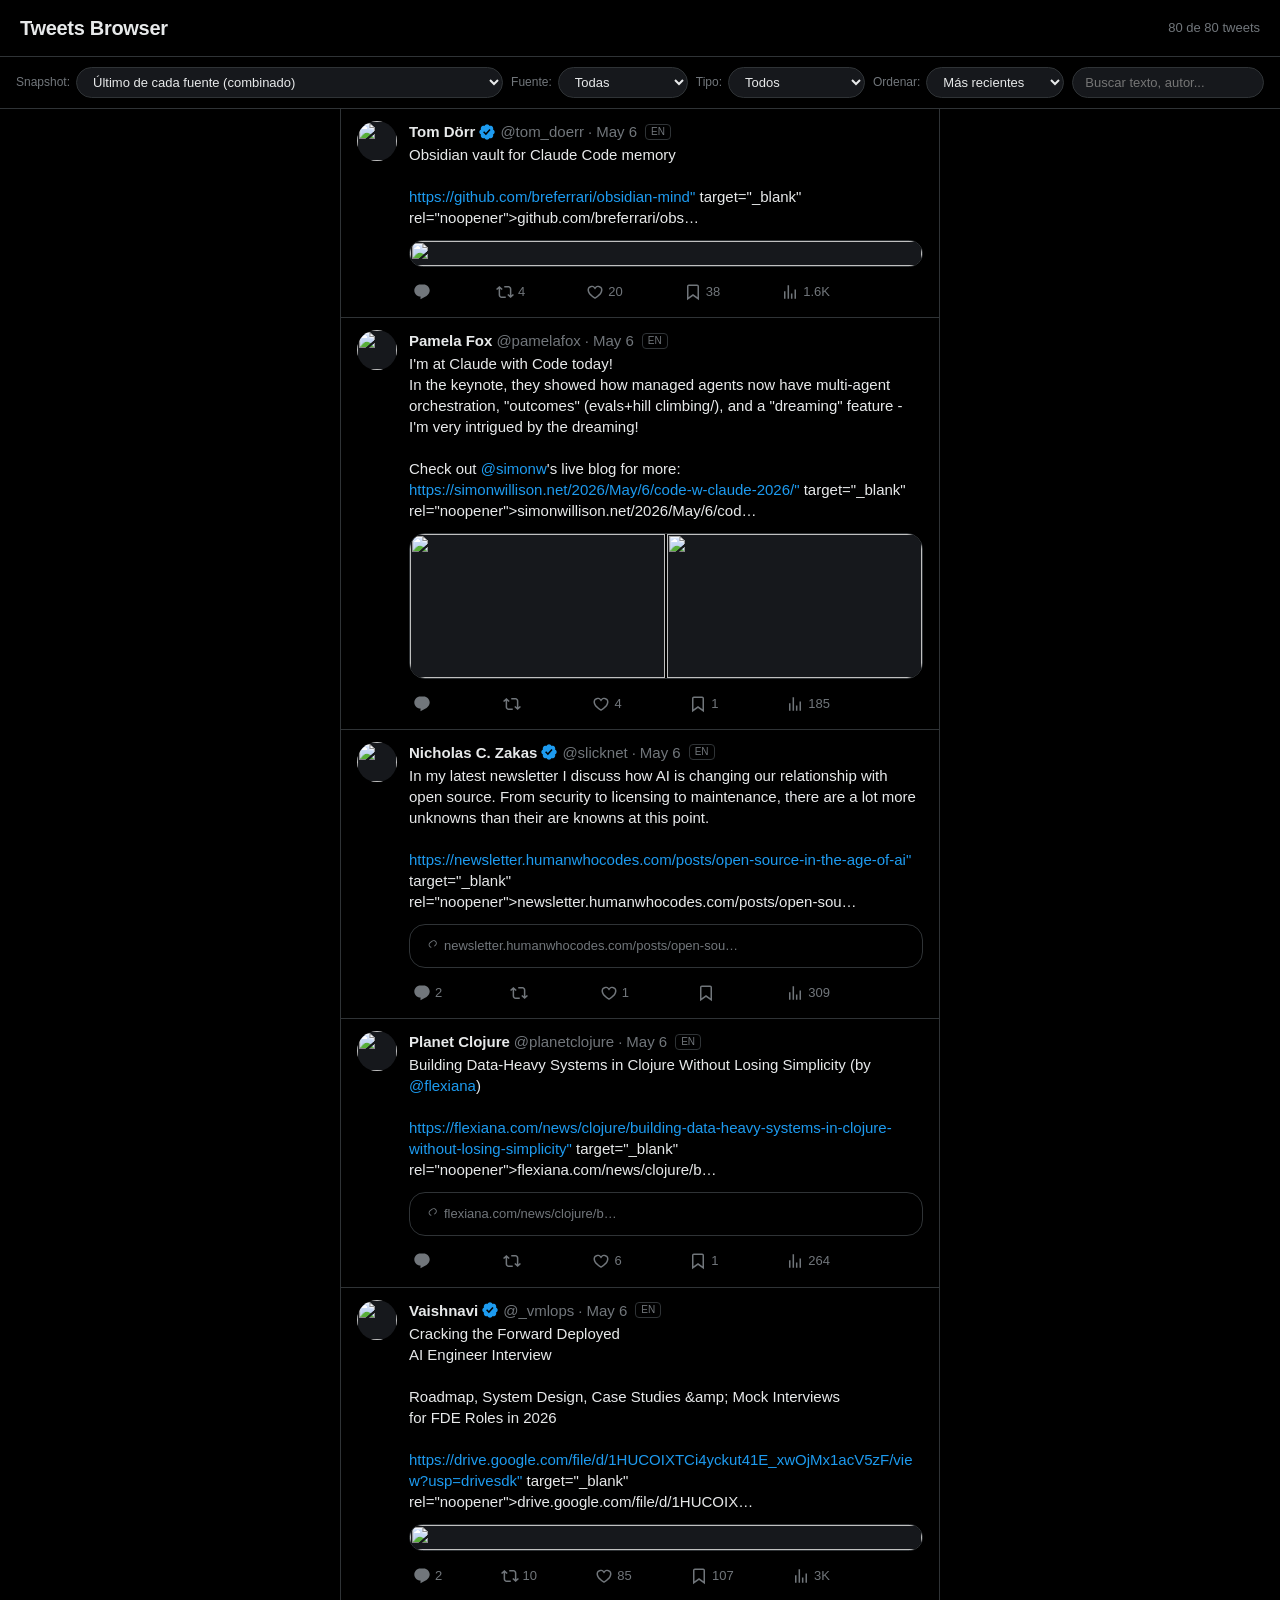
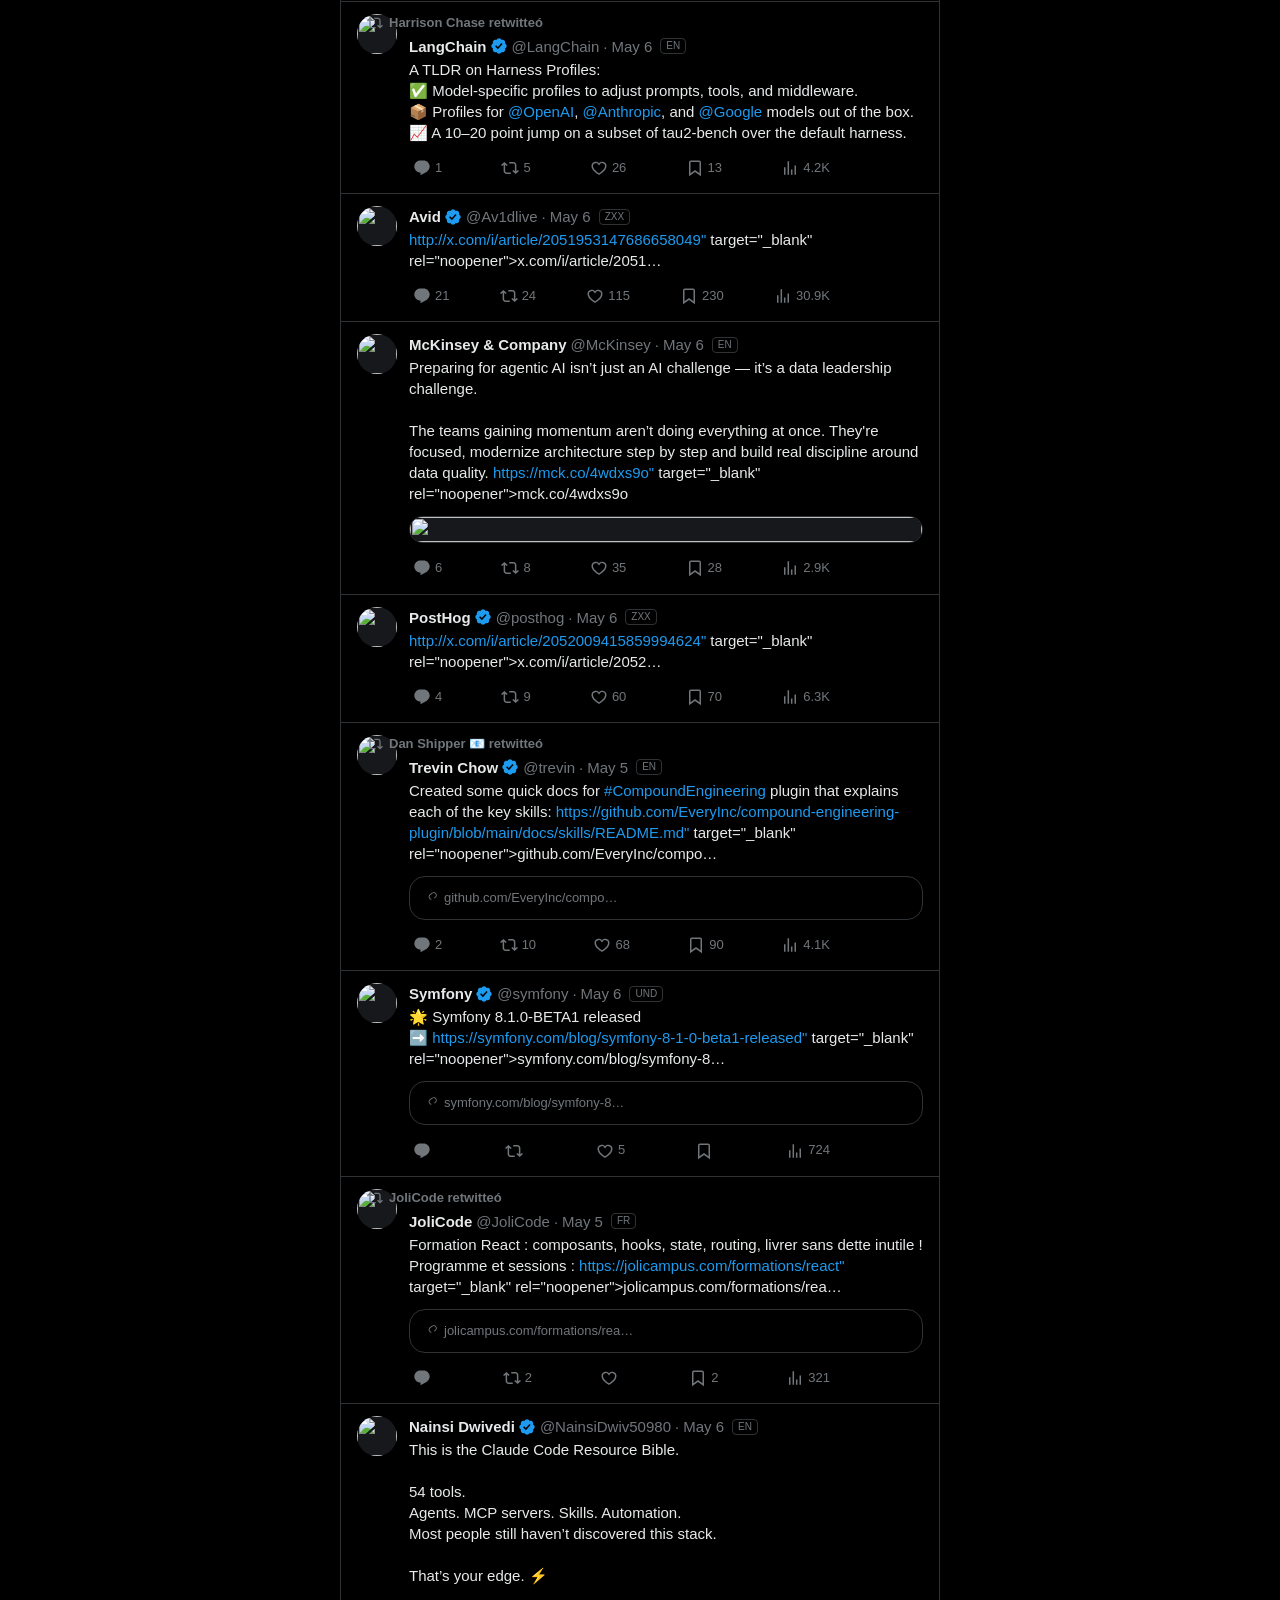
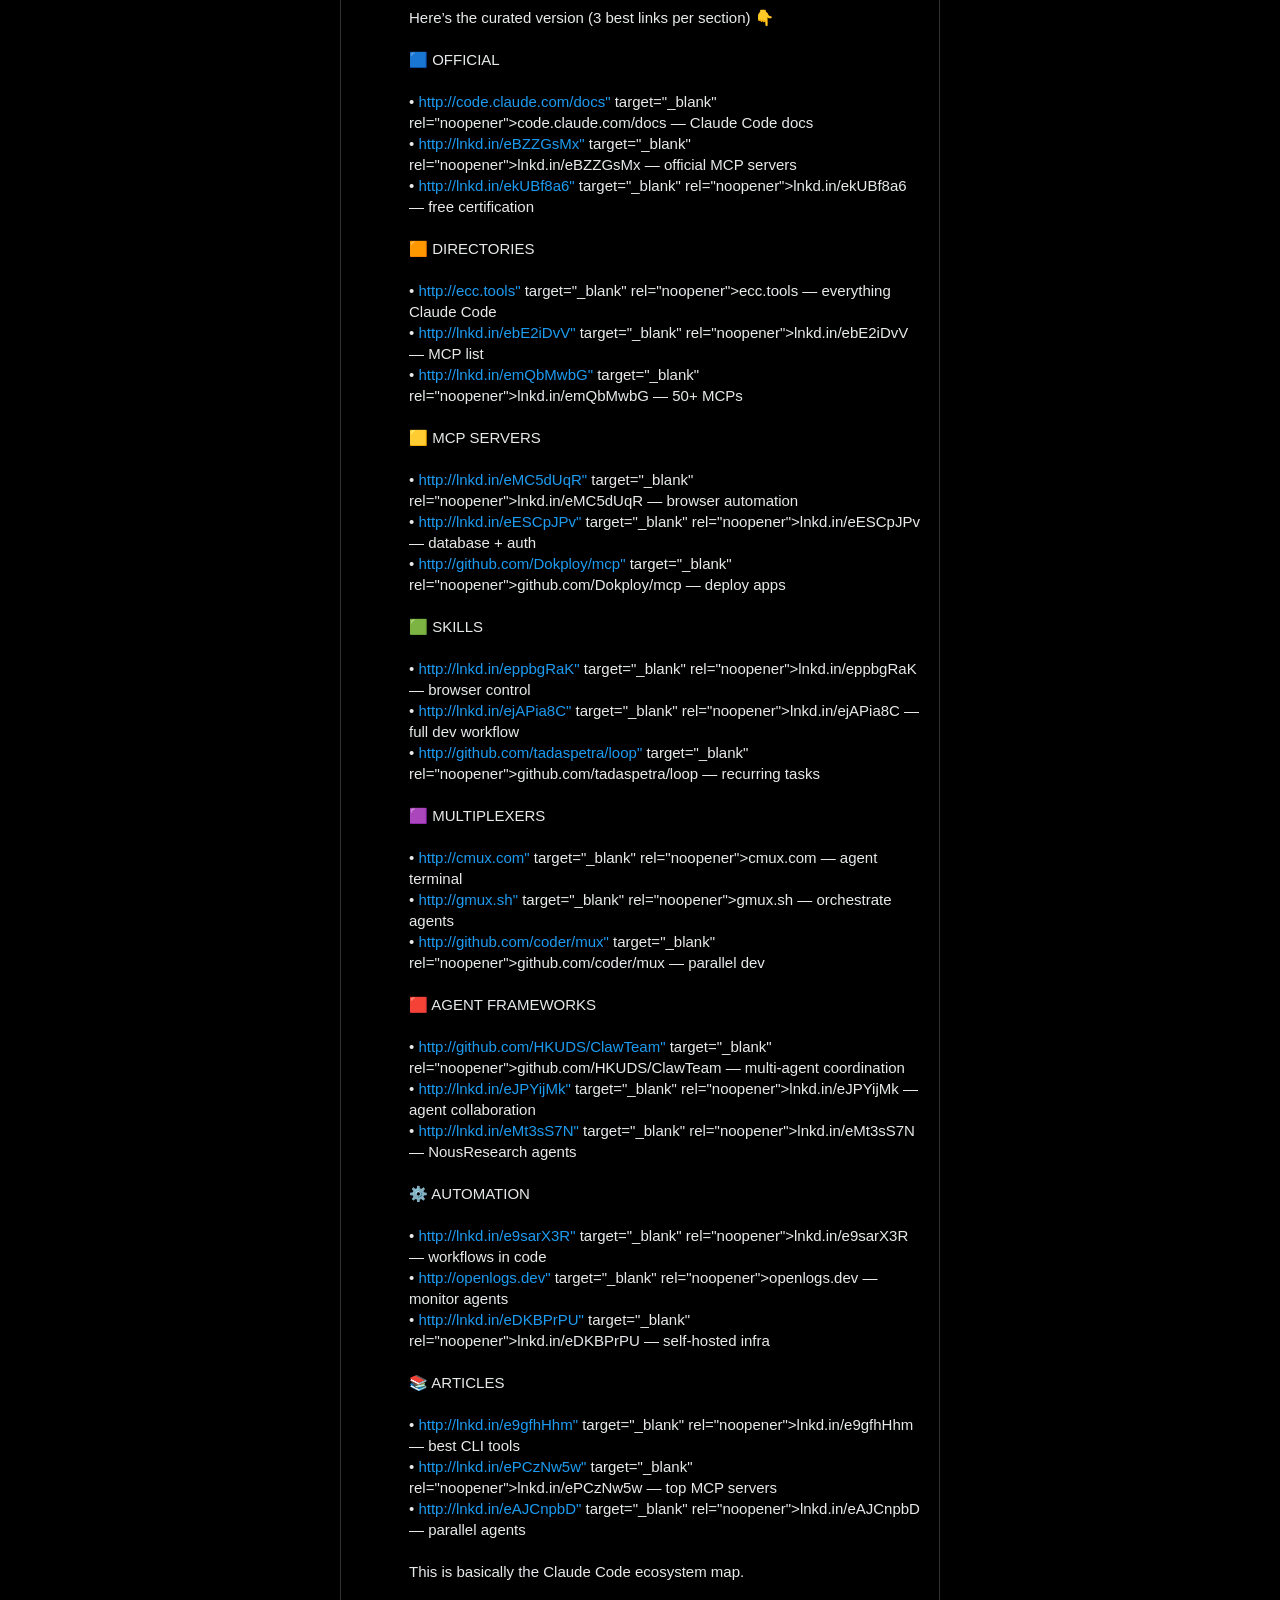
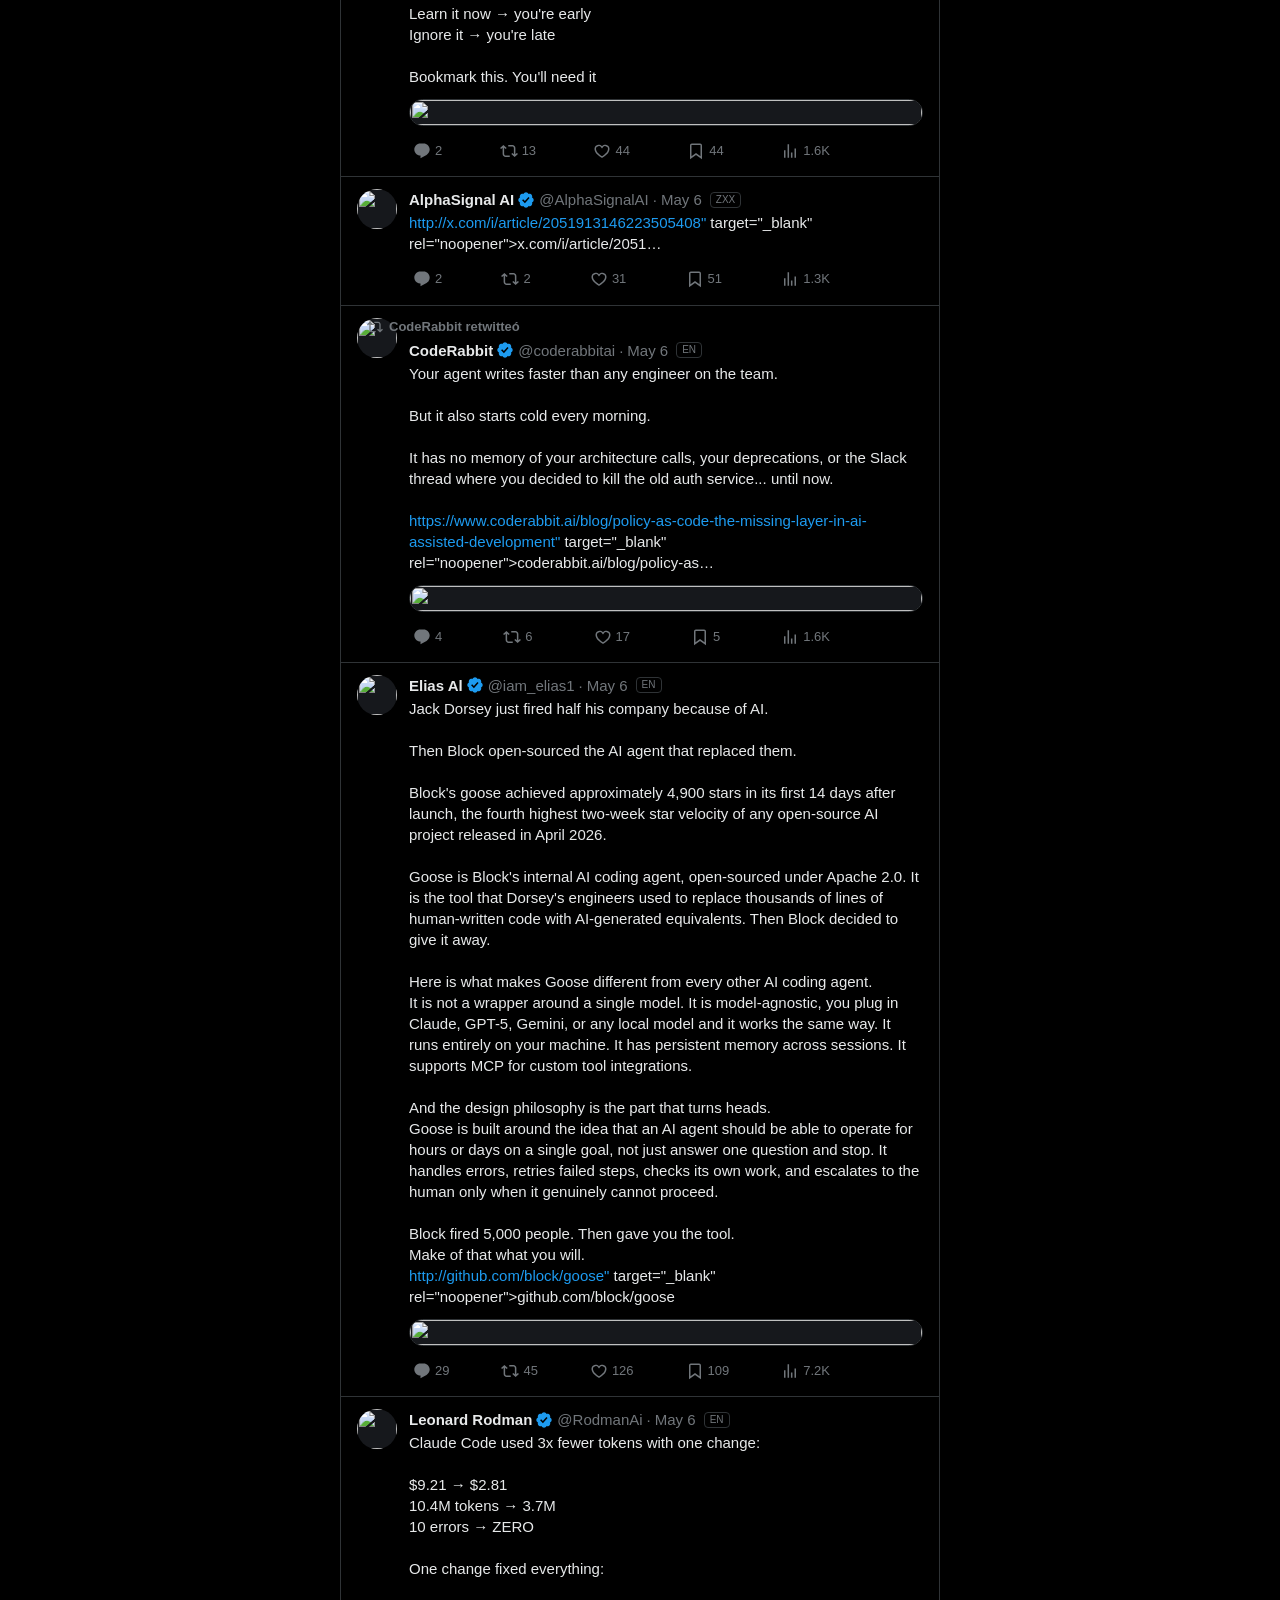
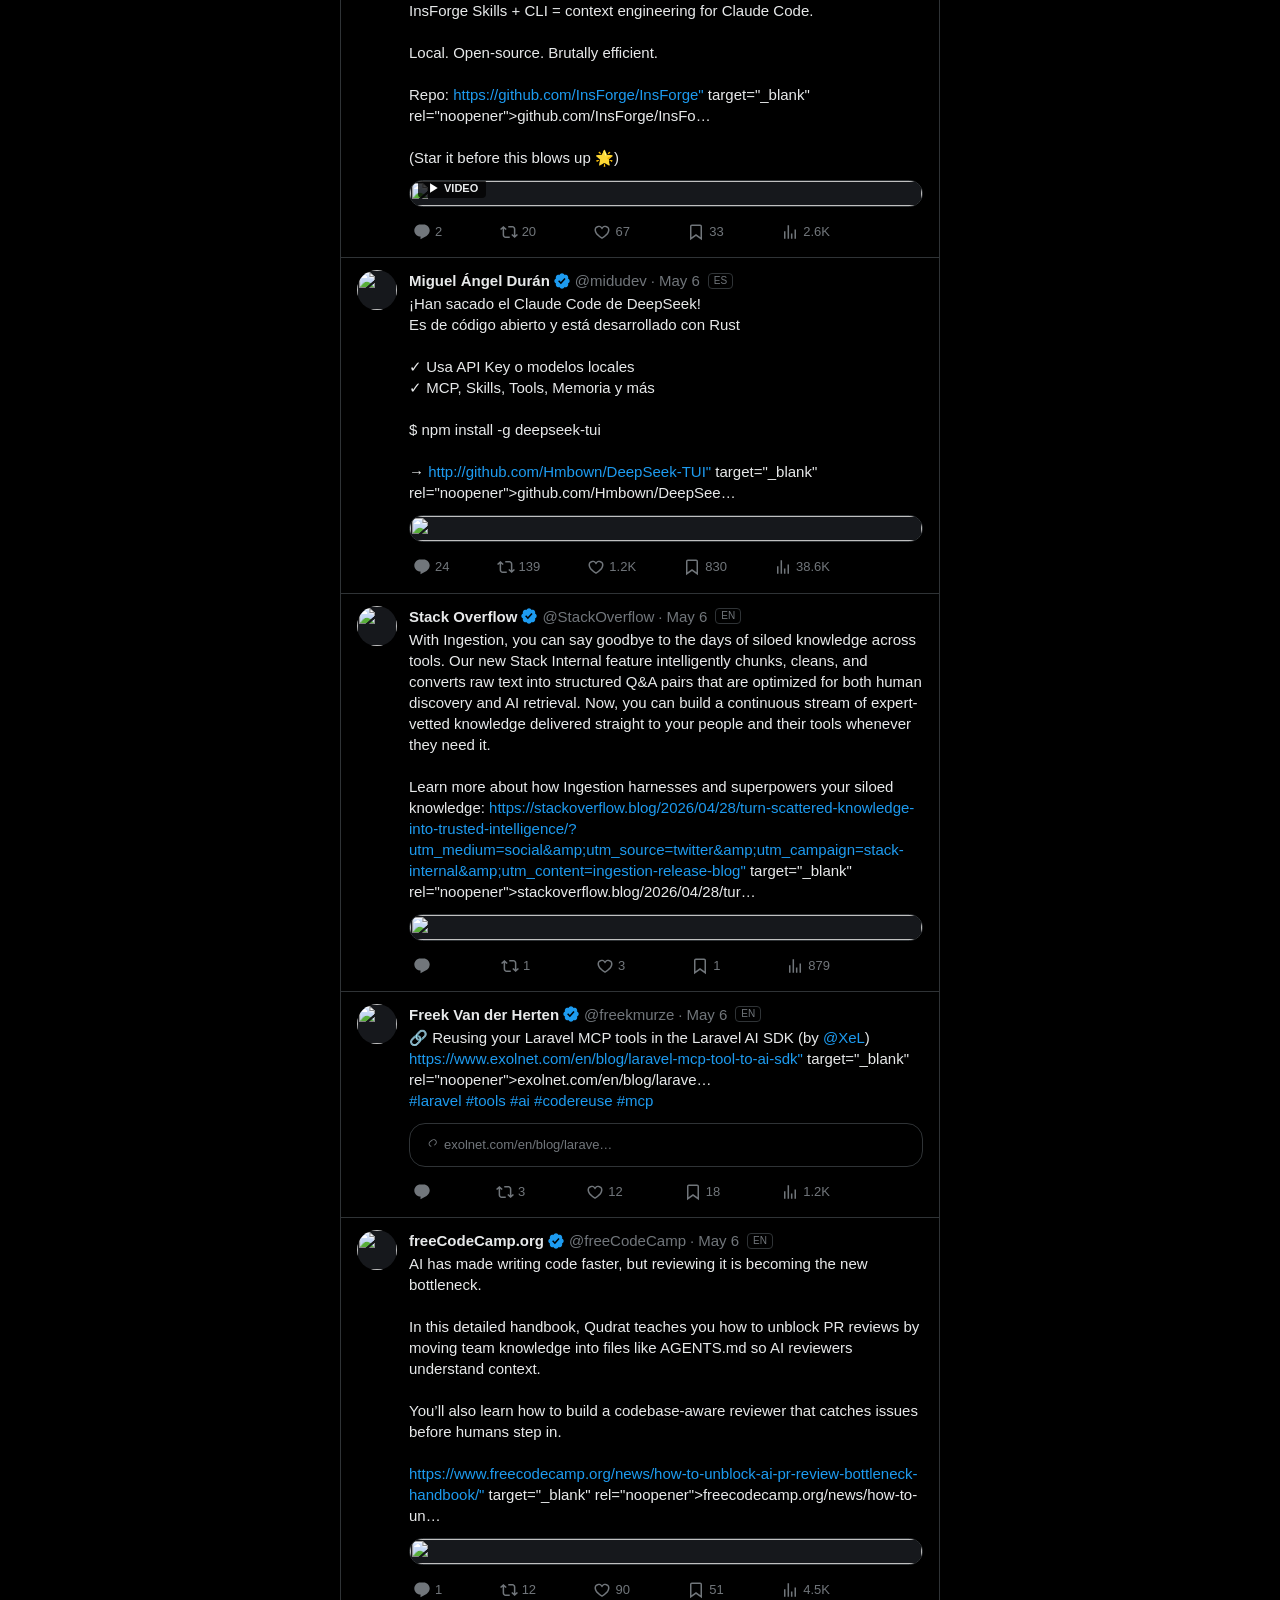
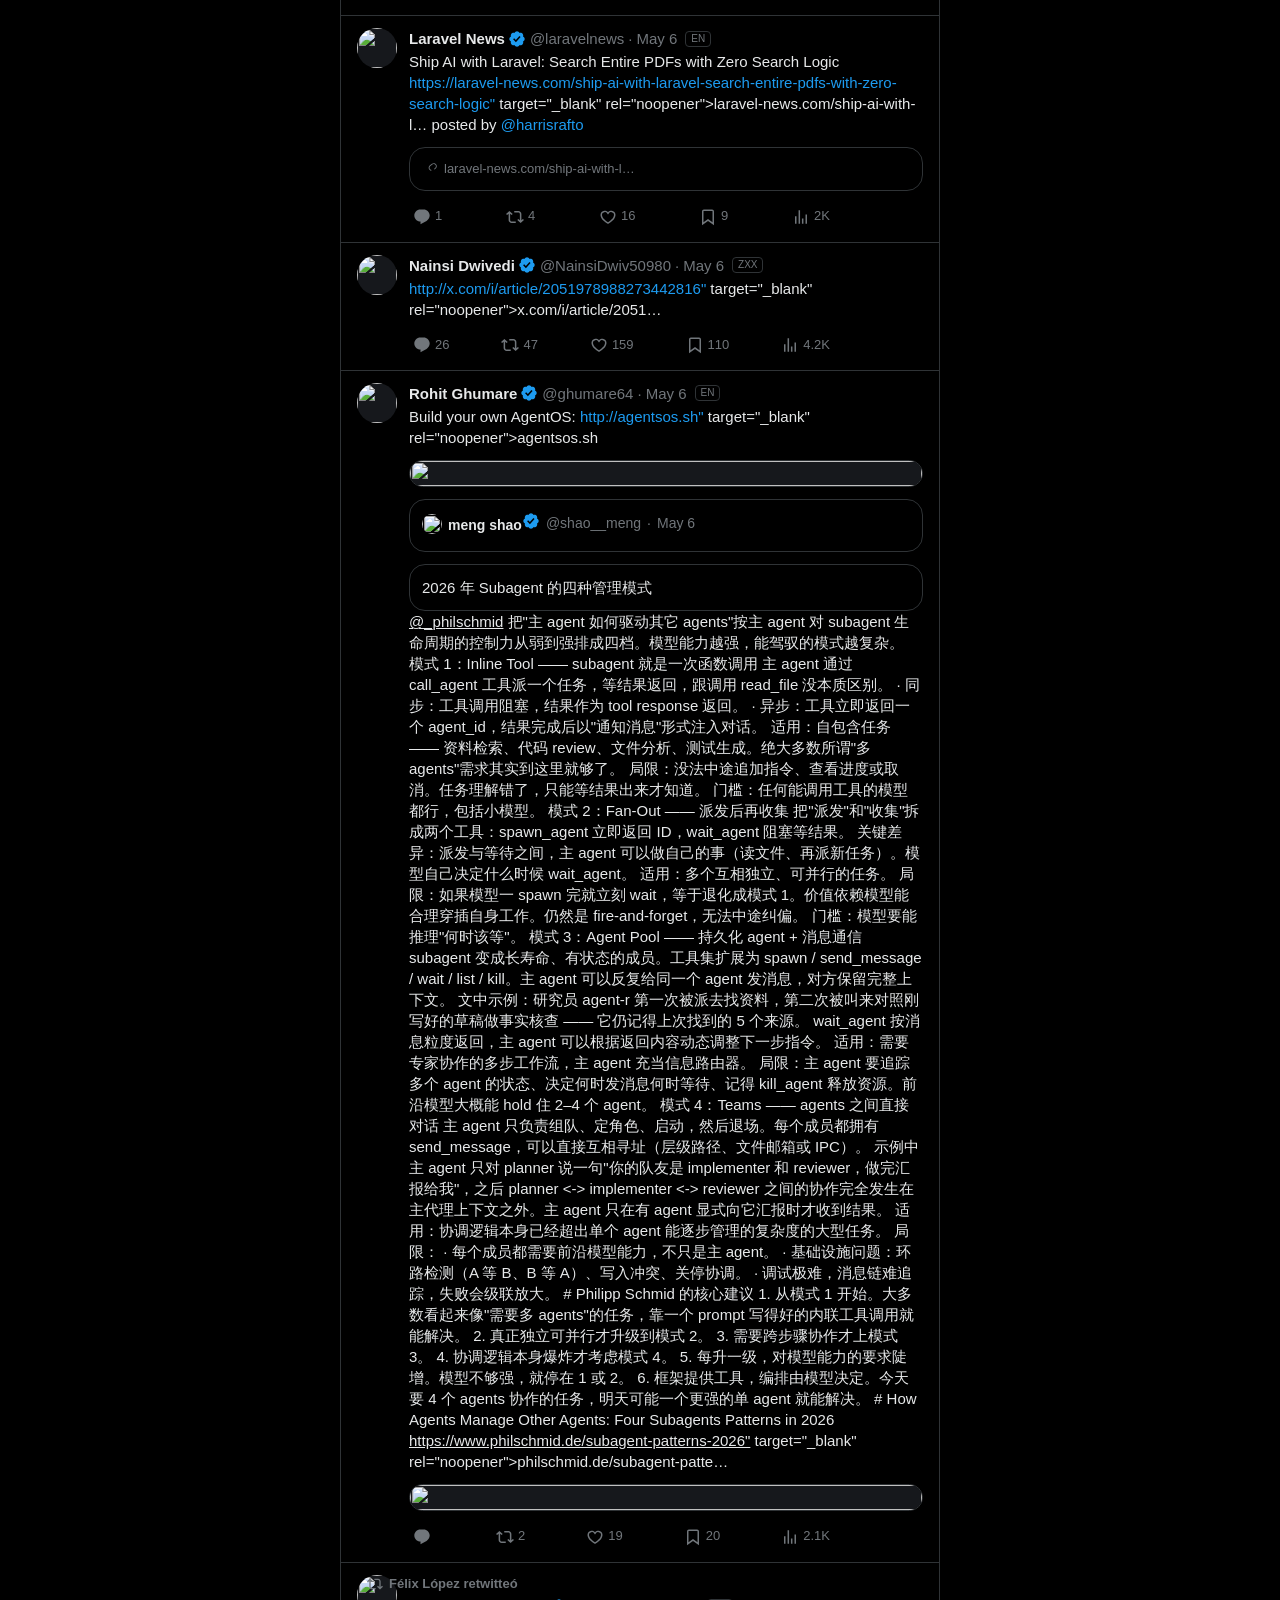
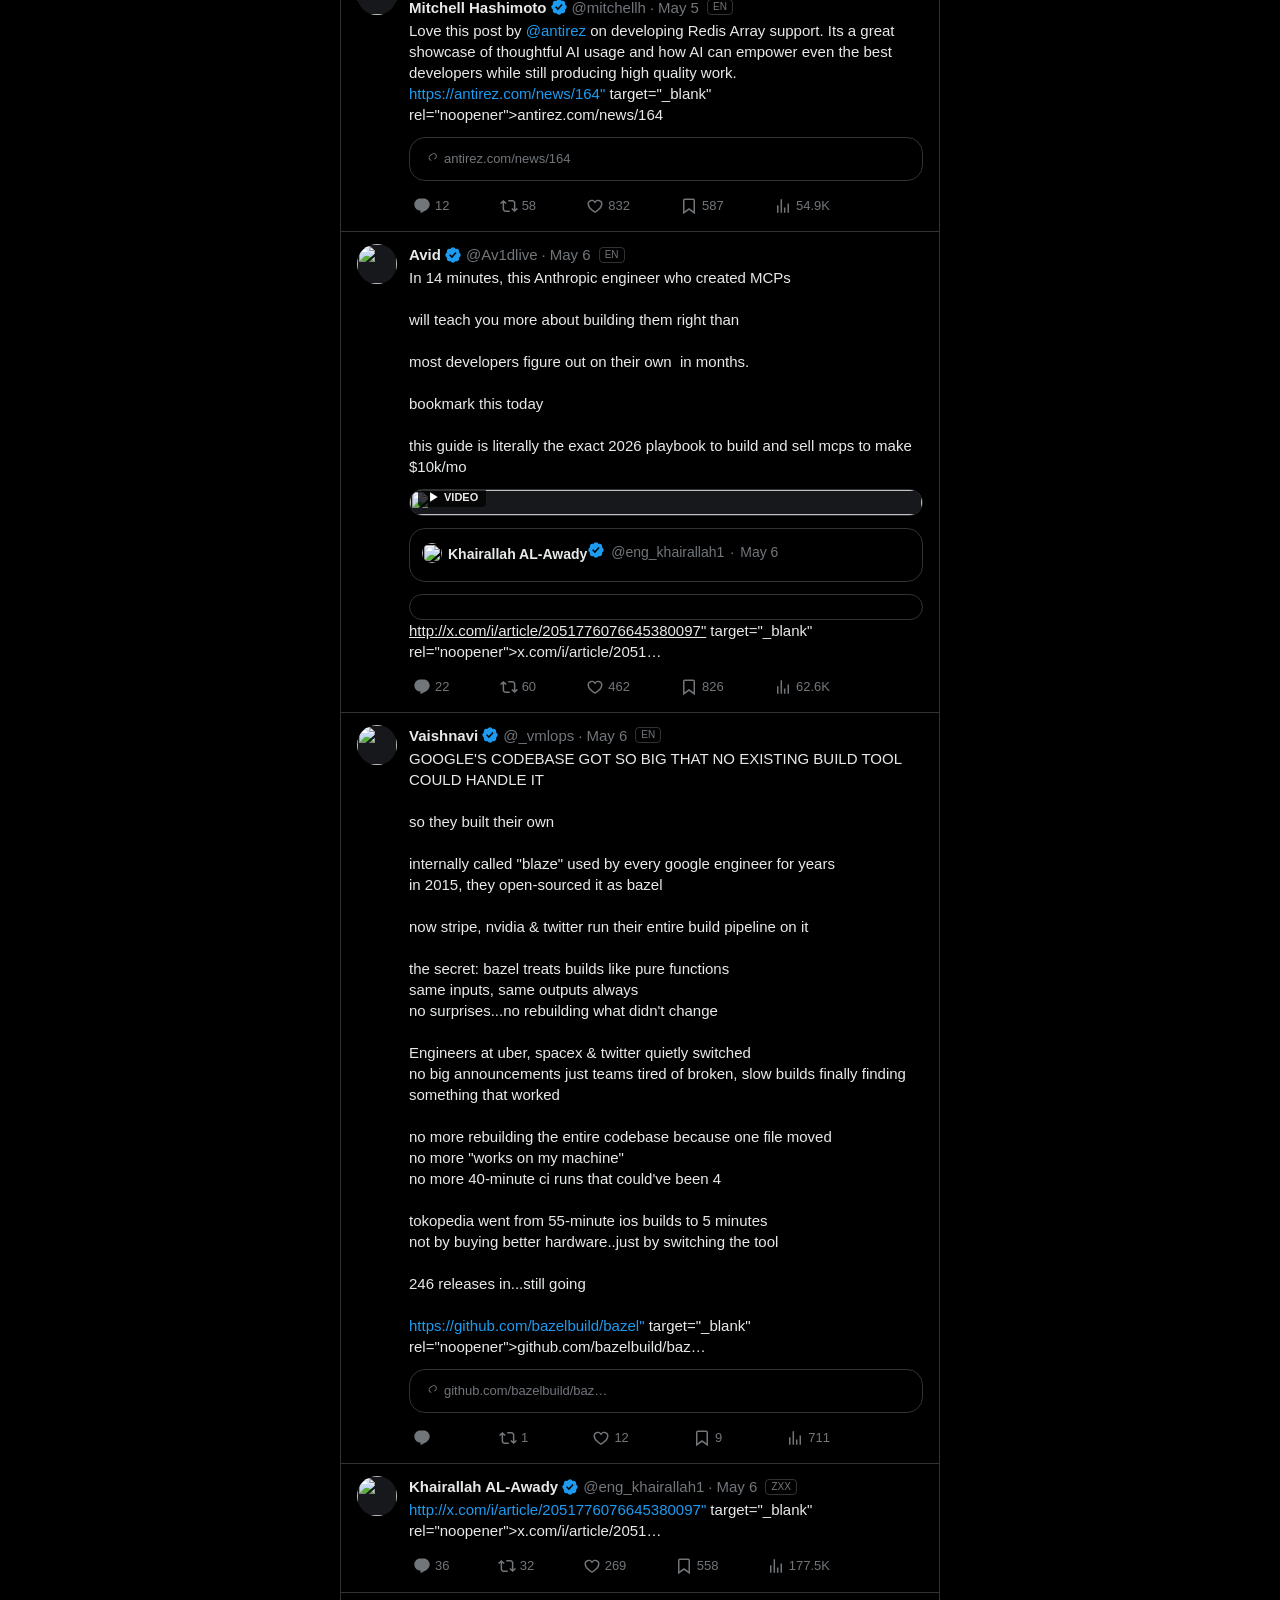
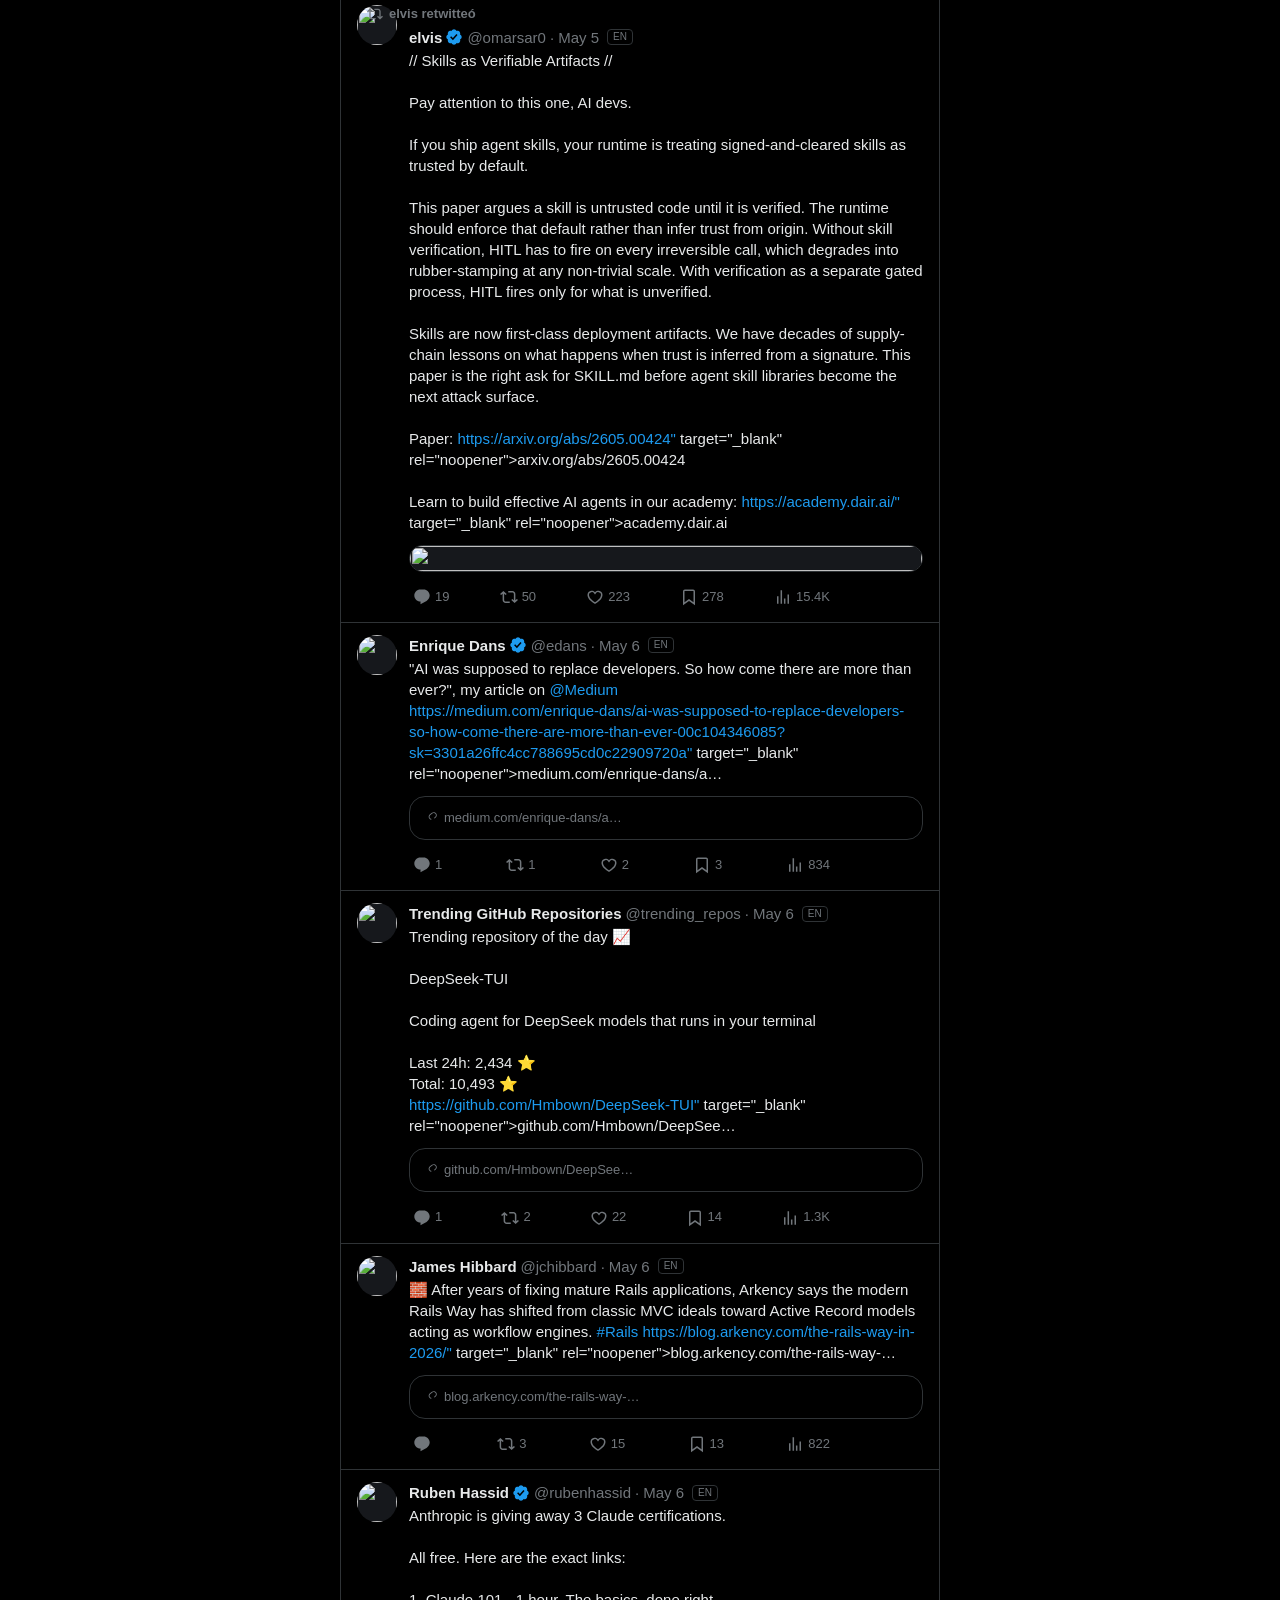
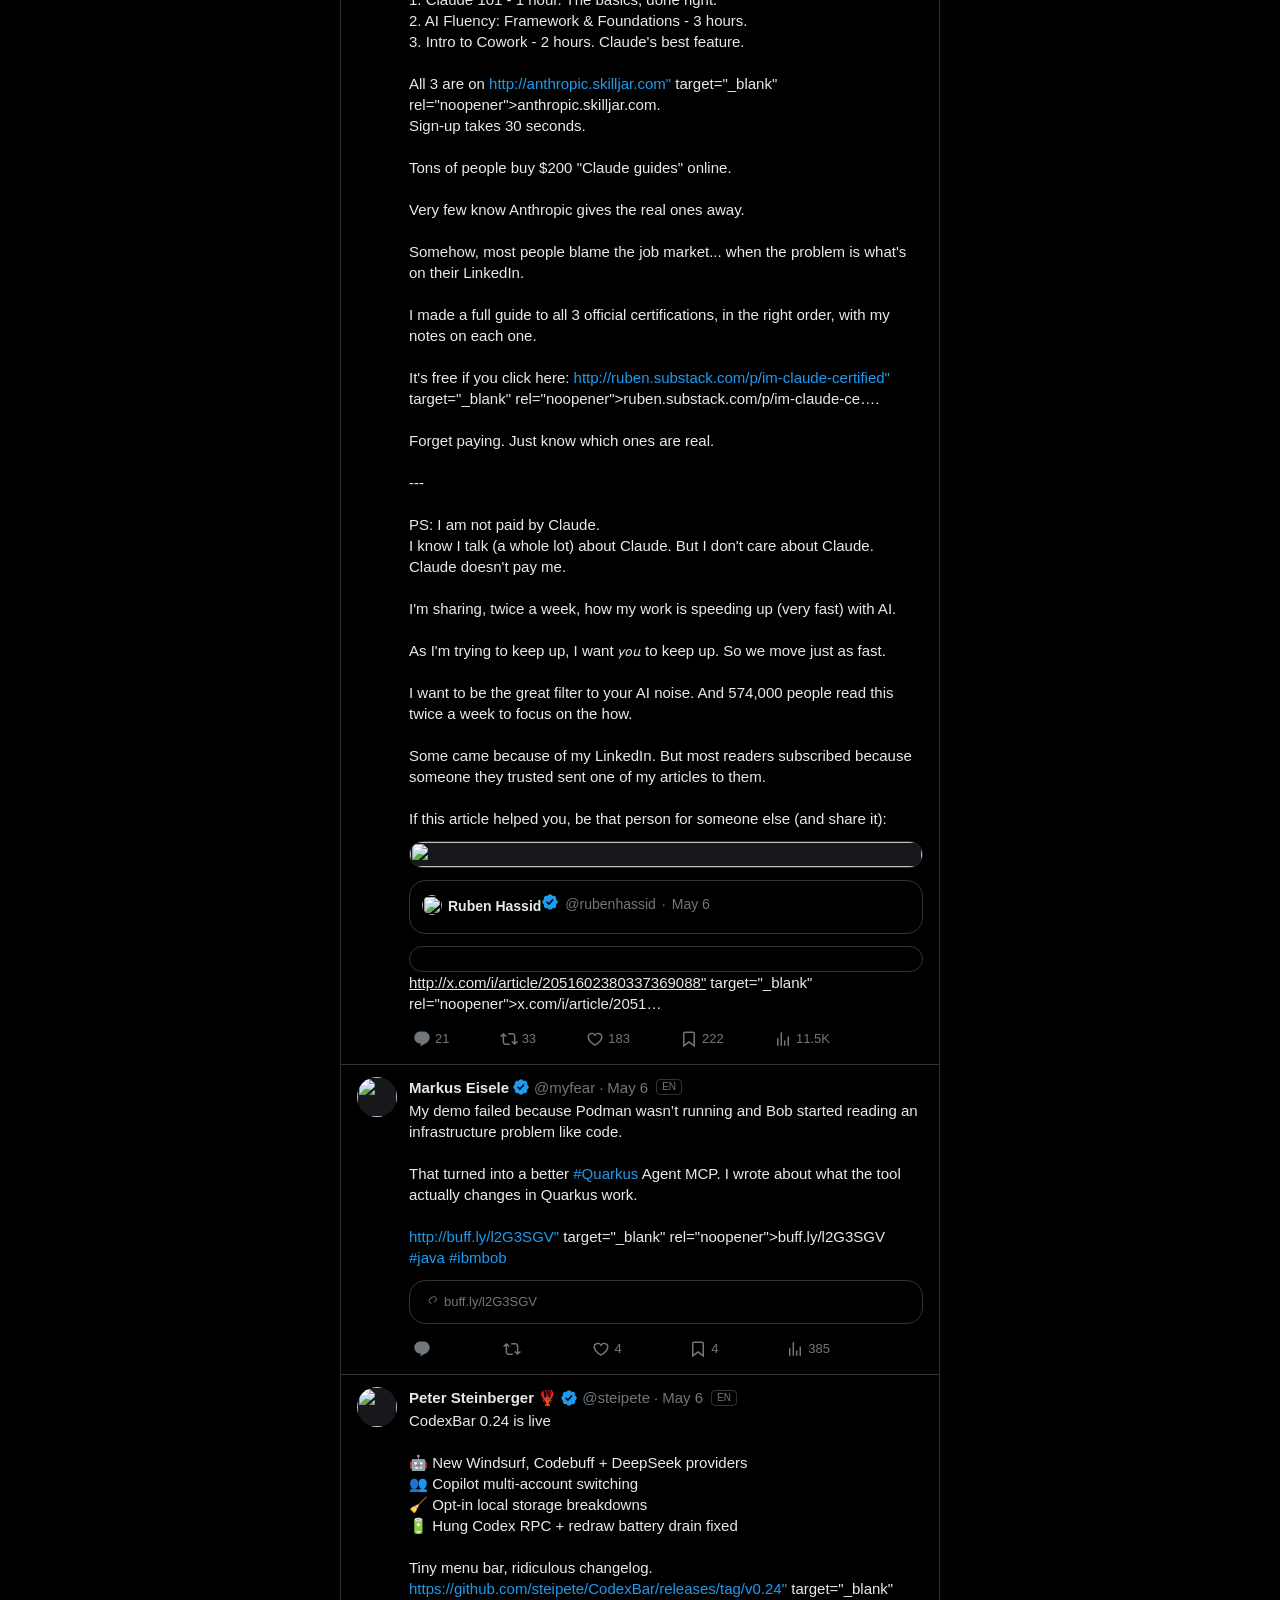
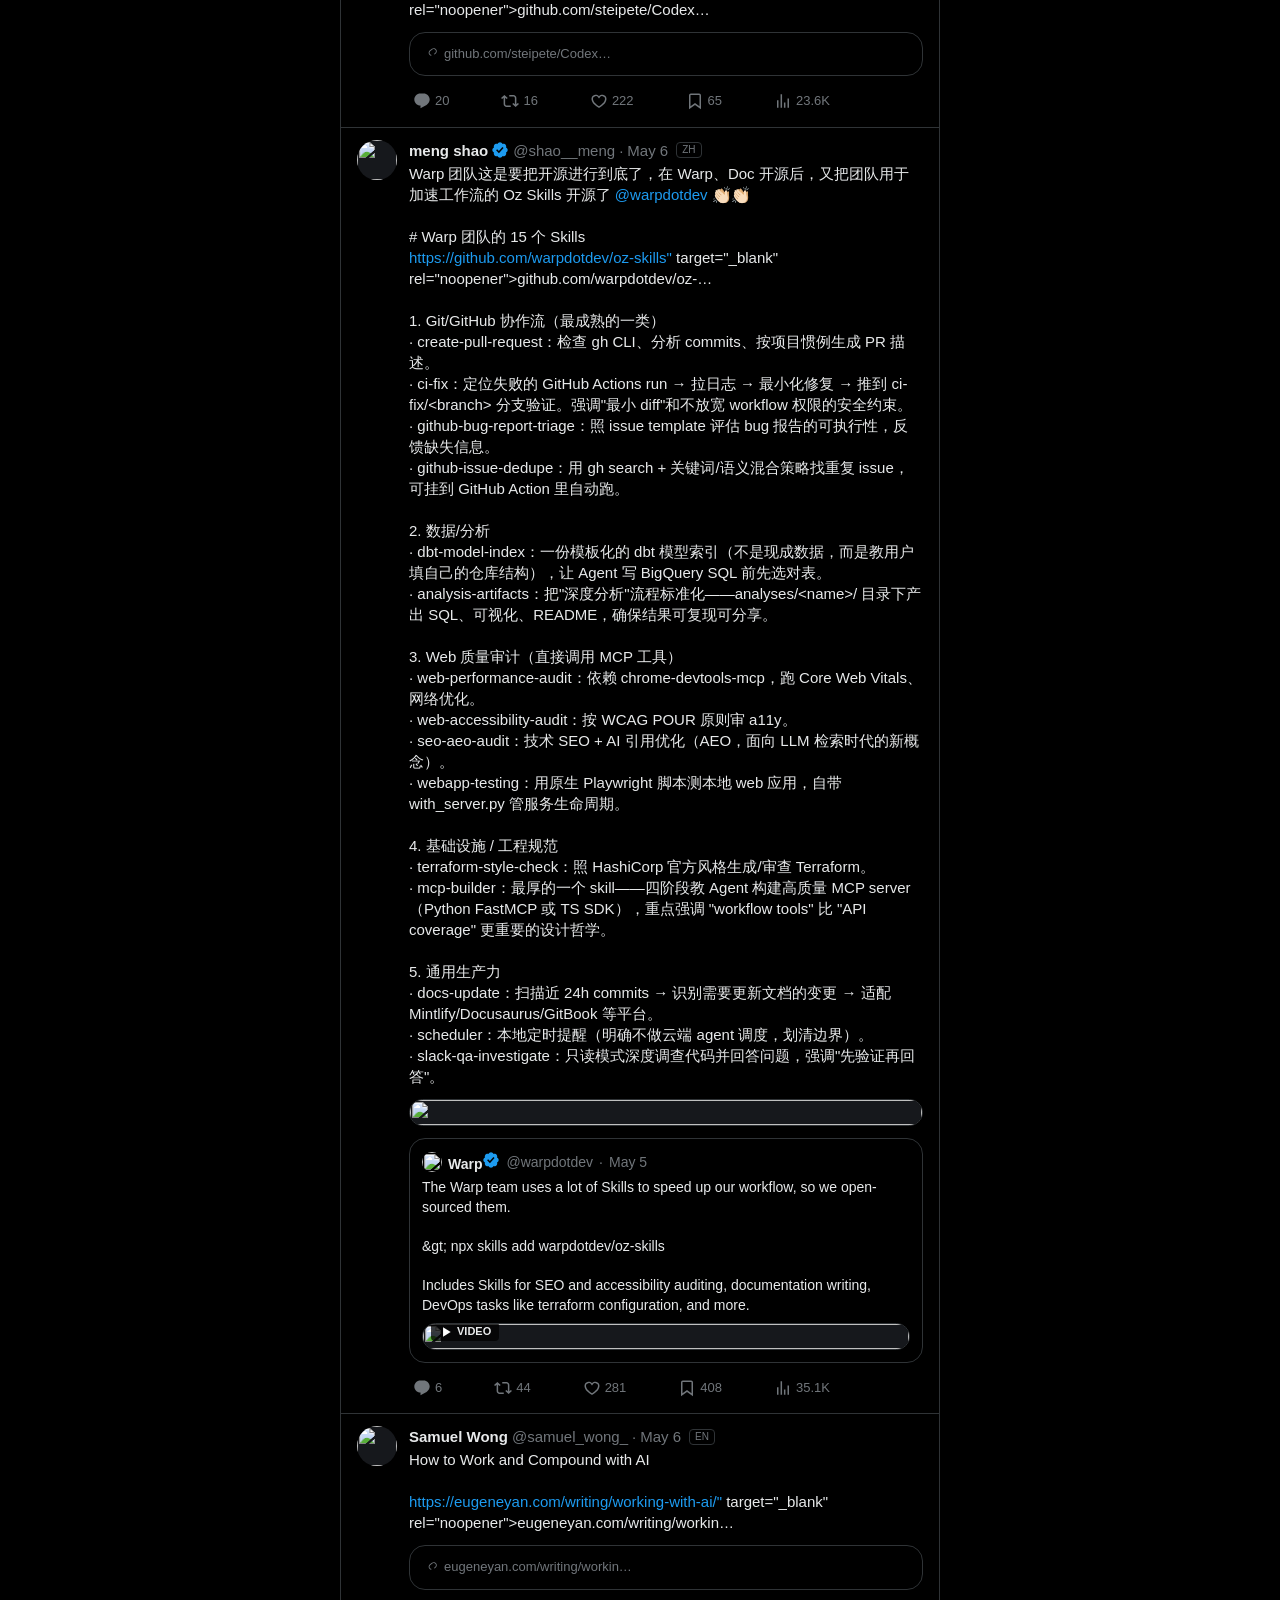
==== commit fa08002f: "Twitter-style frontend: avatars, media, quotes, retweets, link cards - Capture richer fields in fetc" ====
--- a/web/standalone.html
+++ b/web/standalone.html
@@ -6,16 +6,19 @@
 <title>Tweets Browser</title>
 <style>
 :root {
-  --bg: #15202b;
-  --bg-elev: #1e2732;
-  --bg-hover: #243340;
-  --border: #38444d;
+  --bg: #000000;
+  --bg-elev: #16181c;
+  --bg-hover: #080808;
+  --bg-card-hover: rgba(255, 255, 255, 0.03);
+  --border: #2f3336;
+  --border-light: #2f3336;
   --text: #e7e9ea;
   --text-muted: #71767b;
   --accent: #1d9bf0;
   --green: #00ba7c;
-  --red: #f4212e;
+  --red: #f91880;
   --yellow: #ffd400;
+  --pink: #f91880;
 }
 
 * { box-sizing: border-box; }
@@ -28,21 +31,31 @@
   font-family: -apple-system, BlinkMacSystemFont, "Segoe UI", "Helvetica Neue", Arial, sans-serif;
   font-size: 15px;
   line-height: 1.4;
-}
+  -webkit-font-smoothing: antialiased;
+}
+
+a { color: inherit; }
 
 header {
-  padding: 16px 24px;
+  padding: 14px 20px;
   border-bottom: 1px solid var(--border);
-  background: var(--bg-elev);
+  background: rgba(0, 0, 0, 0.65);
+  backdrop-filter: blur(12px);
+  -webkit-backdrop-filter: blur(12px);
+  position: sticky;
+  top: 0;
+  z-index: 20;
   display: flex;
   align-items: center;
   justify-content: space-between;
+  gap: 12px;
 }
 
 header h1 {
   margin: 0;
   font-size: 20px;
-  font-weight: 700;
+  font-weight: 800;
+  letter-spacing: -0.3px;
 }
 
 #stats {
@@ -53,37 +66,37 @@
 .controls {
   display: flex;
   flex-wrap: wrap;
-  gap: 12px;
-  padding: 12px 24px;
+  gap: 8px;
+  padding: 10px 16px;
   border-bottom: 1px solid var(--border);
-  background: var(--bg-elev);
+  background: var(--bg);
   position: sticky;
-  top: 0;
-  z-index: 10;
+  top: 49px;
+  z-index: 15;
 }
 
 .controls label {
   display: flex;
   align-items: center;
   gap: 6px;
-  font-size: 13px;
+  font-size: 12px;
   color: var(--text-muted);
 }
 
 .controls select,
 .controls input {
-  background: var(--bg);
+  background: var(--bg-elev);
   color: var(--text);
   border: 1px solid var(--border);
-  border-radius: 6px;
-  padding: 6px 10px;
+  border-radius: 9999px;
+  padding: 6px 12px;
   font-size: 13px;
   font-family: inherit;
 }
 
 .controls input[type="search"] {
   flex: 1;
-  min-width: 200px;
+  min-width: 150px;
 }
 
 .controls select:focus,
@@ -93,62 +106,133 @@
 }
 
 main {
-  max-width: 720px;
+  max-width: 600px;
   margin: 0 auto;
-  padding: 16px;
-}
-
+  border-left: 1px solid var(--border);
+  border-right: 1px solid var(--border);
+  min-height: calc(100vh - 100px);
+}
+
+@media (max-width: 640px) {
+  main {
+    border-left: none;
+    border-right: none;
+  }
+}
+
+/* Tweet card */
 .tweet {
+  display: flex;
+  gap: 12px;
+  padding: 12px 16px;
+  border-bottom: 1px solid var(--border);
+  cursor: default;
+  transition: background 0.15s;
+}
+
+.tweet:hover {
+  background: var(--bg-card-hover);
+}
+
+.tweet-avatar {
+  flex-shrink: 0;
+  width: 40px;
+  height: 40px;
+  border-radius: 50%;
   background: var(--bg-elev);
-  border: 1px solid var(--border);
-  border-radius: 12px;
-  padding: 14px 16px;
-  margin-bottom: 12px;
-  transition: background 0.1s;
-}
-
-.tweet:hover {
-  background: var(--bg-hover);
+  overflow: hidden;
+}
+
+.tweet-avatar img {
+  width: 100%;
+  height: 100%;
+  object-fit: cover;
+  display: block;
+}
+
+.tweet-body {
+  flex: 1;
+  min-width: 0;
 }
 
 .tweet-context {
   font-size: 13px;
   color: var(--text-muted);
-  margin-bottom: 6px;
-}
-
-.tweet-context.retweet { color: var(--green); }
-.tweet-context.reply { color: var(--accent); }
-.tweet-context.quote { color: var(--yellow); }
+  font-weight: 700;
+  margin-bottom: 4px;
+  display: flex;
+  align-items: center;
+  gap: 6px;
+  margin-left: -52px;
+  padding-left: 10px;
+}
+
+.tweet-context svg {
+  width: 16px;
+  height: 16px;
+  fill: currentColor;
+}
 
 .tweet-header {
   display: flex;
   align-items: center;
-  gap: 6px;
-  margin-bottom: 6px;
+  gap: 4px;
   flex-wrap: wrap;
-}
-
-.tweet-author {
+  font-size: 15px;
+  margin-bottom: 2px;
+}
+
+.tweet-name {
   font-weight: 700;
   color: var(--text);
-}
-
-.tweet-handle {
-  color: var(--text-muted);
+  text-decoration: none;
+  display: inline-flex;
+  align-items: center;
+  gap: 3px;
+}
+
+.tweet-name:hover { text-decoration: underline; }
+
+.tweet-handle, .tweet-sep, .tweet-date {
+  color: var(--text-muted);
+  font-weight: 400;
+  font-size: 15px;
+}
+
+.tweet-date {
+  text-decoration: none;
+}
+
+.tweet-date:hover { text-decoration: underline; }
+
+.verified-icon {
+  width: 18px;
+  height: 18px;
+  flex-shrink: 0;
+}
+
+.verified-icon.blue { fill: var(--accent); }
+.verified-icon.gold { fill: var(--yellow); }
+
+.replying-to {
   font-size: 14px;
-}
-
-.tweet-date {
-  color: var(--text-muted);
-  font-size: 14px;
-  margin-left: auto;
-}
+  color: var(--text-muted);
+  margin-bottom: 4px;
+}
+
+.replying-to a {
+  color: var(--accent);
+  text-decoration: none;
+}
+
+.replying-to a:hover { text-decoration: underline; }
 
 .tweet-text {
   white-space: pre-wrap;
   word-break: break-word;
-  margin-bottom: 10px;
+  margin-bottom: 8px;
+  font-size: 15px;
+  line-height: 1.4;
 }
 
 .tweet-text a {
@@ -156,38 +240,202 @@
   text-decoration: none;
 }
 
-.tweet-text a:hover {
-  text-decoration: underline;
-}
-
-.tweet-metrics {
-  display: flex;
-  gap: 18px;
-  font-size: 13px;
-  color: var(--text-muted);
-}
-
-.tweet-metrics .metric {
+.tweet-text a:hover { text-decoration: underline; }
+
+/* Media grid */
+.media-grid {
+  margin-top: 12px;
+  border-radius: 16px;
+  overflow: hidden;
+  border: 1px solid var(--border);
+  display: grid;
+  gap: 2px;
+  max-height: 510px;
+}
+
+.media-grid.count-1 { grid-template-columns: 1fr; }
+.media-grid.count-2 { grid-template-columns: 1fr 1fr; }
+.media-grid.count-3 {
+  grid-template-columns: 1fr 1fr;
+  grid-template-rows: 1fr 1fr;
+}
+.media-grid.count-3 .media-item:first-child {
+  grid-row: span 2;
+}
+.media-grid.count-4 {
+  grid-template-columns: 1fr 1fr;
+  grid-template-rows: 1fr 1fr;
+}
+
+.media-item {
+  background: var(--bg-elev);
+  position: relative;
+  overflow: hidden;
+  aspect-ratio: 16 / 9;
+}
+
+.media-grid.count-1 .media-item { aspect-ratio: auto; max-height: 510px; }
+
+.media-item img {
+  width: 100%;
+  height: 100%;
+  object-fit: cover;
+  display: block;
+}
+
+.media-grid.count-1 .media-item img {
+  object-fit: contain;
+  background: var(--bg-elev);
+}
+
+.media-item .video-badge {
+  position: absolute;
+  bottom: 8px;
+  left: 8px;
+  background: rgba(0, 0, 0, 0.75);
+  color: var(--text);
+  padding: 2px 8px;
+  border-radius: 4px;
+  font-size: 11px;
+  font-weight: 700;
   display: flex;
   align-items: center;
   gap: 4px;
 }
 
-.tweet-metrics .metric strong {
+/* URL card */
+.url-card {
+  display: block;
+  text-decoration: none;
   color: var(--text);
-  font-weight: 600;
-}
-
-.tweet-link {
-  display: block;
+  border: 1px solid var(--border);
+  border-radius: 16px;
+  padding: 12px 14px;
+  margin-top: 12px;
+  background: transparent;
+  transition: background 0.15s;
+}
+
+.url-card:hover { background: var(--bg-card-hover); }
+
+.url-card .url-card-link {
+  font-size: 13px;
+  color: var(--text-muted);
+  display: flex;
+  align-items: center;
+  gap: 6px;
+}
+
+.url-card .url-card-link::before {
+  content: '';
+  display: inline-block;
+  width: 14px;
+  height: 14px;
+  background-image: url('data:image/svg+xml;utf8,<svg xmlns="http://www.w3.org/2000/svg" viewBox="0 0 24 24" fill="%2371767b"><path d="M11.96 14.945c-.067 0-.136-.01-.203-.027-1.13-.318-2.097-.986-2.795-1.932-.832-1.125-1.176-2.508-.968-3.893s.942-2.605 2.068-3.438l3.53-2.608c2.322-1.716 5.61-1.224 7.33 1.1.83 1.127 1.175 2.51.967 3.895s-.943 2.605-2.07 3.438l-1.48 1.094c-.333.246-.804.175-1.05-.158-.246-.334-.176-.804.158-1.05l1.48-1.095c.803-.592 1.327-1.463 1.476-2.45.148-.988-.098-1.975-.69-2.778-1.225-1.656-3.572-2.01-5.23-.784l-3.53 2.608c-.802.593-1.326 1.464-1.475 2.45-.15.99.097 1.975.69 2.778.498.675 1.187 1.15 1.992 1.377.4.114.633.528.52.928-.092.33-.394.547-.722.547z"/></svg>');
+  background-size: contain;
+}
+
+/* Embedded quote tweet */
+.quote-tweet {
+  border: 1px solid var(--border);
+  border-radius: 16px;
+  padding: 12px;
+  margin-top: 12px;
+  background: transparent;
+  transition: background 0.15s;
+}
+
+.quote-tweet:hover { background: var(--bg-card-hover); }
+
+.quote-tweet .quote-header {
+  display: flex;
+  align-items: center;
+  gap: 6px;
+  font-size: 14px;
+  margin-bottom: 4px;
+}
+
+.quote-tweet .quote-avatar {
+  width: 20px;
+  height: 20px;
+  border-radius: 50%;
+  overflow: hidden;
+  flex-shrink: 0;
+}
+
+.quote-tweet .quote-avatar img {
+  width: 100%;
+  height: 100%;
+  object-fit: cover;
+}
+
+.quote-tweet .quote-name {
+  font-weight: 700;
+  color: var(--text);
+}
+
+.quote-tweet .quote-handle,
+.quote-tweet .quote-sep,
+.quote-tweet .quote-date {
+  color: var(--text-muted);
+  font-size: 14px;
+}
+
+.quote-tweet .quote-text {
+  font-size: 14px;
+  white-space: pre-wrap;
+  word-break: break-word;
+  color: var(--text);
+}
+
+.quote-tweet .media-grid {
   margin-top: 8px;
-  font-size: 12px;
-  color: var(--text-muted);
-  text-decoration: none;
-}
-
-.tweet-link:hover {
-  color: var(--accent);
+  max-height: 280px;
+}
+
+/* Engagement bar */
+.tweet-actions {
+  display: flex;
+  justify-content: space-between;
+  margin-top: 12px;
+  max-width: 425px;
+  color: var(--text-muted);
+}
+
+.tweet-action {
+  display: flex;
+  align-items: center;
+  gap: 4px;
+  font-size: 13px;
+  cursor: default;
+  user-select: none;
+  padding: 4px;
+  border-radius: 9999px;
+}
+
+.tweet-action svg {
+  width: 18px;
+  height: 18px;
+  fill: currentColor;
+}
+
+.tweet-action:hover.action-reply { color: var(--accent); }
+.tweet-action:hover.action-retweet { color: var(--green); }
+.tweet-action:hover.action-like { color: var(--pink); }
+.tweet-action:hover.action-bookmark { color: var(--accent); }
+.tweet-action:hover.action-views { color: var(--accent); }
+
+/* Misc */
+.lang-badge {
+  display: inline-block;
+  border: 1px solid var(--border);
+  border-radius: 4px;
+  padding: 0 5px;
+  font-size: 10px;
+  color: var(--text-muted);
+  text-transform: uppercase;
+  margin-left: 4px;
+  vertical-align: middle;
 }
 
 .empty {
@@ -200,7 +448,7 @@
   text-align: center;
   color: var(--red);
   padding: 20px;
-  background: rgba(244, 33, 46, 0.1);
+  background: rgba(249, 24, 128, 0.1);
   border: 1px solid var(--red);
   border-radius: 8px;
   margin: 20px;
@@ -211,25 +459,18 @@
   padding: 24px;
   color: var(--text-muted);
   font-size: 12px;
-  border-top: 1px solid var(--border);
 }
 
 footer code {
   background: var(--bg-elev);
   padding: 2px 6px;
   border-radius: 4px;
-  border: 1px solid var(--border);
-}
-
-.lang-badge {
-  display: inline-block;
-  background: var(--bg);
-  border: 1px solid var(--border);
-  border-radius: 4px;
-  padding: 1px 6px;
-  font-size: 11px;
-  color: var(--text-muted);
-  text-transform: uppercase;
+}
+
+.spinner {
+  text-align: center;
+  padding: 40px;
+  color: var(--text-muted);
 }
 
 </style>
@@ -262,6 +503,7 @@
       <option value="retweet">Retweets</option>
       <option value="reply">Respuestas</option>
       <option value="quote">Citas</option>
+      <option value="media">Con multimedia</option>
     </select>
   </label>
   <label>
@@ -281,14 +523,75 @@
 <main id="tweets"></main>
 
 <footer>
-  <small>Versión autocontenida — 2 snapshots embebidos.</small>
+  <small>Versión autocontenida — 4 snapshots embebidos.</small>
 </footer>
 
 <script>
-// Embedded data — generated by scripts/build_standalone.py
-const EMBEDDED_SNAPSHOTS = [{"meta": {"file": "data/2026-05-06/timeline_20260506_194221.json", "fetched_at": "2026-05-06T19:42:21.884174+00:00", "source": "timeline", "username": "_smaily_dolgy_", "count": 30}, "data": {"fetched_at": "2026-05-06T19:42:21.884174+00:00", "source": "timeline", "username": "_smaily_dolgy_", "count": 30, "tweets": [{"id": "2052109764557980018", "text": "&gt; AIs are now evaluating AI-generated papers, reducing the entire academic exercise to a conversation between two robots\n\nWait so now neither the students nor the teachers have to do any work and the students get their diploma with the fancy cursive font and the teachers get", "created_at": "Wed May 06 19:34:28 +0000 2026", "lang": "en", "author": {"id": "2012653551407808512", "name": "Mo", "username": "atmoio"}, "metrics": {"likes": 29, "retweets": 2, "replies": 1, "views": "1244", "quotes": 0, "bookmarks": 1}, "is_retweet": false, "is_reply": false, "is_quote": true, "url": "https://x.com/atmoio/status/2052109764557980018"}, {"id": "2052108638819365066", "text": "China aterriza en el sector energético español absorbiendo al despacho que conoce sus entrañas.\n\nLa Big One china se ha fusionado con el despacho de Vicente López-Ibor Mayor, uno de los abogados energéticos más influyentes de España\nhttps://t.co/jRj1EIStr9", "created_at": "Wed May 06 19:30:00 +0000 2026", "lang": "es", "author": {"id": "17229160", "name": "El Confidencial", "username": "elconfidencial"}, "metrics": {"likes": 2, "retweets": 0, "replies": 1, "views": "891", "quotes": 0, "bookmarks": 0}, "is_retweet": false, "is_reply": false, "is_quote": false, "url": "https://x.com/elconfidencial/status/2052108638819365066"}, {"id": "2052041606283301101", "text": "RT @SimonHoiberg: If you're a founder and a dad, you should move to Switzerland 🇨🇭\n\n- Low taxes\n- Top quality of living\n- Family friendly\n-…", "created_at": "Wed May 06 15:03:38 +0000 2026", "lang": "en", "author": {"id": "875776212341329920", "name": "Simon Høiberg", "username": "SimonHoiberg"}, "metrics": {"likes": 0, "retweets": 16, "replies": 0, "views": null, "quotes": 0, "bookmarks": 0}, "is_retweet": true, "is_reply": false, "is_quote": true, "url": "https://x.com/SimonHoiberg/status/2052041606283301101"}, {"id": "2052039286493499421", "text": "RT @naderman: Packagist needs to finance staff, not just hardware and bandwidth. Contact me if your company's interested in joining our spo…", "created_at": "Wed May 06 14:54:25 +0000 2026", "lang": "en", "author": {"id": "15341368", "name": "Jordi Boggiano", "username": "seldaek"}, "metrics": {"likes": 0, "retweets": 2, "replies": 0, "views": null, "quotes": 0, "bookmarks": 0}, "is_retweet": true, "is_reply": false, "is_quote": false, "url": "https://x.com/seldaek/status/2052039286493499421"}, {"id": "2052107127779623041", "text": "🦒 Giraffes are too tall to hide in storms", "created_at": "Wed May 06 19:24:00 +0000 2026", "lang": "en", "author": {"id": "1335132884278108161", "name": "World of Statistics", "username": "stats_feed"}, "metrics": {"likes": 58, "retweets": 7, "replies": 27, "views": "9760", "quotes": 0, "bookmarks": 0}, "is_retweet": false, "is_reply": false, "is_quote": false, "url": "https://x.com/stats_feed/status/2052107127779623041"}, {"id": "2052099622852538462", "text": "Qué bonito, conmovedor, casi se me salta una lagrimita https://t.co/SWYQpCDHjf", "created_at": "Wed May 06 18:54:10 +0000 2026", "lang": "es", "author": {"id": "529573438", "name": "Martinez", "username": "MrtnzAlvrz"}, "metrics": {"likes": 12, "retweets": 0, "replies": 1, "views": "2013", "quotes": 0, "bookmarks": 4}, "is_retweet": false, "is_reply": false, "is_quote": false, "url": "https://x.com/MrtnzAlvrz/status/2052099622852538462"}, {"id": "2052033833470464383", "text": "RT @ObamaFoundation: Slide into history! 🛝✨ Tickets for the Museum at the Obama Presidential Center are ON SALE NOW.\n\nWhether you’re coming…", "created_at": "Wed May 06 14:32:45 +0000 2026", "lang": "en", "author": {"id": "813286", "name": "Barack Obama", "username": "BarackObama"}, "metrics": {"likes": 0, "retweets": 324, "replies": 0, "views": "128", "quotes": 0, "bookmarks": 0}, "is_retweet": true, "is_reply": false, "is_quote": false, "url": "https://x.com/BarackObama/status/2052033833470464383"}, {"id": "2052090334016860304", "text": "Increíble recuperación de Rosa que voló desde Costa Rica a Madrid para someterse a una cirugía compleja de resección de un tumor adenoide quístico de traquea y carina mediante Uniportal VATS. Lo realizamos sin intubación y la recuperación ha sido excelente https://t.co/2n79MCNLhu", "created_at": "Wed May 06 18:17:16 +0000 2026", "lang": "es", "author": {"id": "807502866", "name": "Diego Gonzalez Rivas", "username": "dgonzalezrivas"}, "metrics": {"likes": 59, "retweets": 9, "replies": 1, "views": "2973", "quotes": 0, "bookmarks": 2}, "is_retweet": false, "is_reply": false, "is_quote": false, "url": "https://x.com/dgonzalezrivas/status/2052090334016860304"}, {"id": "2052091649031856328", "text": "RT @UbermenschMind: This will always be my Odysseus https://t.co/QUErhwOgdH", "created_at": "Wed May 06 18:22:29 +0000 2026", "lang": "en", "author": {"id": "730367962650128384", "name": "joan tubau", "username": "joantubau"}, "metrics": {"likes": 0, "retweets": 14, "replies": 0, "views": null, "quotes": 0, "bookmarks": 0}, "is_retweet": true, "is_reply": false, "is_quote": false, "url": "https://x.com/joantubau/status/2052091649031856328"}, {"id": "2052090588045193268", "text": "RT @glcst: years ago I saw the movie \"Hunger Games\" and thought it was ridiculous and stupid. Especially the part about the talk shows in t…", "created_at": "Wed May 06 18:18:16 +0000 2026", "lang": "en", "author": {"id": "389681470", "name": "Kent C. Dodds 🏹", "username": "kentcdodds"}, "metrics": {"likes": 0, "retweets": 3, "replies": 0, "views": null, "quotes": 0, "bookmarks": 0}, "is_retweet": true, "is_reply": false, "is_quote": true, "url": "https://x.com/kentcdodds/status/2052090588045193268"}, {"id": "2052087558700511470", "text": "Ya ha tenido su minuto civilizatorio de gloria.", "created_at": "Wed May 06 18:06:14 +0000 2026", "lang": "es", "author": {"id": "107360809", "name": "Ricardo Sánchez Butragueño", "username": "rsbutragueno"}, "metrics": {"likes": 0, "retweets": 0, "replies": 0, "views": "25", "quotes": 0, "bookmarks": 0}, "is_retweet": false, "is_reply": false, "is_quote": true, "url": "https://x.com/rsbutragueno/status/2052087558700511470"}, {"id": "2052085939078349157", "text": "RT @boyney123: The TipTap editor is so much fun to play with! \n\nIt can provide so much flexibility. Here I'm creating custom slash commands…", "created_at": "Wed May 06 17:59:48 +0000 2026", "lang": "en", "author": {"id": "1787766115235426304", "name": "EventCatalog", "username": "event_catalog"}, "metrics": {"likes": 0, "retweets": 1, "replies": 0, "views": null, "quotes": 0, "bookmarks": 0}, "is_retweet": true, "is_reply": false, "is_quote": false, "url": "https://x.com/event_catalog/status/2052085939078349157"}, {"id": "2052103604543041779", "text": "https://t.co/PNNlAzZgMc", "created_at": "Wed May 06 19:10:00 +0000 2026", "lang": "zxx", "author": {"id": "3237673034", "name": "Code Geek", "username": "codek_tv"}, "metrics": {"likes": 0, "retweets": 1, "replies": 0, "views": "152", "quotes": 0, "bookmarks": 0}, "is_retweet": false, "is_reply": false, "is_quote": false, "url": "https://x.com/codek_tv/status/2052103604543041779"}, {"id": "2052080985877913742", "text": "RT @systemdesignone: 6 algorithms that'll help you load balance traffic:\n\n1 Round robin\n→ Load balancer forwards the request to the servers…", "created_at": "Wed May 06 17:40:07 +0000 2026", "lang": "en", "author": {"id": "1646445864796184578", "name": "Neo Kim", "username": "systemdesignone"}, "metrics": {"likes": 0, "retweets": 15, "replies": 0, "views": null, "quotes": 0, "bookmarks": 0}, "is_retweet": true, "is_reply": false, "is_quote": false, "url": "https://x.com/systemdesignone/status/2052080985877913742"}, {"id": "2052074163330769023", "text": "Kubernetes v1.36: Admission Policies That Can't Be Deleted - https://t.co/2uA6jIKH5n #Kubernetes", "created_at": "Wed May 06 17:13:00 +0000 2026", "lang": "en", "author": {"id": "2813398537", "name": "Kubernetes", "username": "kubernetesio"}, "metrics": {"likes": 10, "retweets": 1, "replies": 0, "views": "2008", "quotes": 0, "bookmarks": 4}, "is_retweet": false, "is_reply": false, "is_quote": false, "url": "https://x.com/kubernetesio/status/2052074163330769023"}, {"id": "2052096340809666681", "text": "RT @ArthurCahuantzi: No todos los activos son iguales. Algunos generan valor año tras año, mientras que otros permanecen inactivos, destruy…", "created_at": "Wed May 06 18:41:08 +0000 2026", "lang": "es", "author": {"id": "938952866", "name": "Arthur Cahuantzi", "username": "ArthurCahuantzi"}, "metrics": {"likes": 0, "retweets": 1, "replies": 0, "views": null, "quotes": 0, "bookmarks": 0}, "is_retweet": true, "is_reply": false, "is_quote": true, "url": "https://x.com/ArthurCahuantzi/status/2052096340809666681"}, {"id": "2052071662934257797", "text": "RT @helloiamleonie: This is the most common question I’ve been asked recently:\n\n“Should I replace my RAG system with an agentic RAG one?”…", "created_at": "Wed May 06 17:03:04 +0000 2026", "lang": "en", "author": {"id": "19341814", "name": "Bilgin Ibryam", "username": "bibryam"}, "metrics": {"likes": 0, "retweets": 18, "replies": 0, "views": null, "quotes": 0, "bookmarks": 0}, "is_retweet": true, "is_reply": false, "is_quote": false, "url": "https://x.com/bibryam/status/2052071662934257797"}, {"id": "2052070913714139387", "text": "Dancers take a break on a rooftop in Asakusa, Tokyo, 1949, photographed by Toshinori Tanuma. https://t.co/ONowG0Dqys", "created_at": "Wed May 06 17:00:06 +0000 2026", "lang": "en", "author": {"id": "728409566338146304", "name": "History Defined", "username": "historydefined"}, "metrics": {"likes": 34, "retweets": 5, "replies": 1, "views": "2490", "quotes": 0, "bookmarks": 6}, "is_retweet": false, "is_reply": false, "is_quote": false, "url": "https://x.com/historydefined/status/2052070913714139387"}, {"id": "2052084583282176139", "text": "I know I'm not in a @texasroadhouse ! (and I'm probs gonna like the food better)", "created_at": "Wed May 06 17:54:25 +0000 2026", "lang": "en", "author": {"id": "4795561", "name": "Cal Evans", "username": "CalEvans"}, "metrics": {"likes": 0, "retweets": 0, "replies": 0, "views": "35", "quotes": 0, "bookmarks": 0}, "is_retweet": false, "is_reply": false, "is_quote": true, "url": "https://x.com/CalEvans/status/2052084583282176139"}, {"id": "2052063672197927285", "text": "(comic) Bob, the MVP https://t.co/bJPzDfHRk1", "created_at": "Wed May 06 16:31:19 +0000 2026", "lang": "en", "author": {"id": "1279474944460468224", "name": "Work Chronicles", "username": "_workchronicles"}, "metrics": {"likes": 130, "retweets": 14, "replies": 1, "views": "3011", "quotes": 0, "bookmarks": 4}, "is_retweet": false, "is_reply": false, "is_quote": false, "url": "https://x.com/_workchronicles/status/2052063672197927285"}, {"id": "2052051754997674364", "text": "At the Lab, the real excitement begins when our experiments reach your hands and we get to see what you create.\n\nThat’s why we’re super excited to share that @GoogleFlowMusic is partnering with Believe, a local artist development company, to put Flow Music directly into the hands", "created_at": "Wed May 06 15:43:58 +0000 2026", "lang": "en", "author": {"id": "163975783", "name": "Google Labs", "username": "GoogleLabs"}, "metrics": {"likes": 127, "retweets": 10, "replies": 5, "views": "12322", "quotes": 0, "bookmarks": 33}, "is_retweet": false, "is_reply": false, "is_quote": true, "url": "https://x.com/GoogleLabs/status/2052051754997674364"}, {"id": "2051808871933792758", "text": "Seroter Daily Reading List – May 5, 2026 (#777): Today’s links look at what happens when 1500 agents hit production at Uber, what a map of system topologies looks like, and how AI is finding 20-year-old bugs in mature software.\n\nhttps://t.co/CwNeMzkDAt", "created_at": "Tue May 05 23:38:50 +0000 2026", "lang": "en", "author": {"id": "48529642", "name": "Richard Seroter", "username": "rseroter"}, "metrics": {"likes": 1, "retweets": 0, "replies": 0, "views": "515", "quotes": 0, "bookmarks": 1}, "is_retweet": false, "is_reply": false, "is_quote": false, "url": "https://x.com/rseroter/status/2051808871933792758"}, {"id": "2051858018112073759", "text": "How to Work and Compound with AI\n\nhttps://t.co/Vanz92y42r", "created_at": "Wed May 06 02:54:07 +0000 2026", "lang": "en", "author": {"id": "332011447", "name": "Samuel Wong", "username": "samuel_wong_"}, "metrics": {"likes": 25, "retweets": 4, "replies": 1, "views": "981", "quotes": 0, "bookmarks": 10}, "is_retweet": false, "is_reply": false, "is_quote": false, "url": "https://x.com/samuel_wong_/status/2051858018112073759"}, {"id": "2051984960819777641", "text": "https://t.co/Tb7H8FNjoC", "created_at": "Wed May 06 11:18:33 +0000 2026", "lang": "zxx", "author": {"id": "1994840137336066051", "name": "Nainsi Dwivedi", "username": "NainsiDwiv50980"}, "metrics": {"likes": 158, "retweets": 47, "replies": 26, "views": "4182", "quotes": 0, "bookmarks": 110}, "is_retweet": false, "is_reply": false, "is_quote": false, "url": "https://x.com/NainsiDwiv50980/status/2051984960819777641"}, {"id": "2052028135965868203", "text": "RT @JoliCode: Formation React : composants, hooks, state, routing, livrer sans dette inutile ! Programme et sessions : https://t.co/mE7DesJ…", "created_at": "Wed May 06 14:10:07 +0000 2026", "lang": "fr", "author": {"id": "354398818", "name": "JoliCode", "username": "JoliCode"}, "metrics": {"likes": 0, "retweets": 2, "replies": 0, "views": null, "quotes": 0, "bookmarks": 0}, "is_retweet": true, "is_reply": false, "is_quote": false, "url": "https://x.com/JoliCode/status/2052028135965868203"}, {"id": "2052025916260262326", "text": "🚀 NEW in Power Platform! Business Skills in Dataverse are now in PUBLIC PREVIEW!\n• Teach AI agents YOUR org's processes in plain language\n• No code, no workflow builder\n• One update = changes everywhere! 🙌\n#Microsoft365 #PowerPlatform\nhttps://t.co/6BJul8O0tZ https://t.co/HsLzkY5OVw", "created_at": "Wed May 06 14:01:17 +0000 2026", "lang": "en", "author": {"id": "14955427", "name": "Laura Rogers, Microsoft MVP", "username": "WonderLaura"}, "metrics": {"likes": 23, "retweets": 2, "replies": 1, "views": "1365", "quotes": 0, "bookmarks": 12}, "is_retweet": false, "is_reply": false, "is_quote": false, "url": "https://x.com/WonderLaura/status/2052025916260262326"}, {"id": "2051967150894772609", "text": "In 14 minutes, this Anthropic engineer who created MCPs \n\nwill teach you more about building them right than \n\nmost developers figure out on their own  in months.  \n\nbookmark this today\n\nthis guide is literally the exact 2026 playbook to build and sell mcps to make $10k/mo https://t.co/FpJBqosabb", "created_at": "Wed May 06 10:07:47 +0000 2026", "lang": "en", "author": {"id": "1713062826175299584", "name": "Avid", "username": "Av1dlive"}, "metrics": {"likes": 436, "retweets": 59, "replies": 21, "views": "58743", "quotes": 1, "bookmarks": 772}, "is_retweet": false, "is_reply": false, "is_quote": true, "url": "https://x.com/Av1dlive/status/2051967150894772609"}, {"id": "2051822988098490823", "text": "been working on this for a bit based on pain points i've come across and i think it's coming together\n\nhttps://t.co/Hlw0ikJF6R\n\ns/o @dillon_mulroy better-result is pretty sick so i used that\n\nobviously some inspiration from Effect here, but going for a smaller easier api", "created_at": "Wed May 06 00:34:56 +0000 2026", "lang": "en", "author": {"id": "31472652", "name": "trav", "username": "techsavvytravvy"}, "metrics": {"likes": 44, "retweets": 2, "replies": 2, "views": "4707", "quotes": 0, "bookmarks": 14}, "is_retweet": false, "is_reply": false, "is_quote": false, "url": "https://x.com/techsavvytravvy/status/2051822988098490823"}, {"id": "2051996033345851583", "text": "AI has made writing code faster, but reviewing it is becoming the new bottleneck.\n\nIn this detailed handbook, Qudrat teaches you how to unblock PR reviews by moving team knowledge into files like AGENTS.md so AI reviewers understand context.\n\nYou’ll also learn how to build a https://t.co/l5kA7gc2uv", "created_at": "Wed May 06 12:02:33 +0000 2026", "lang": "en", "author": {"id": "1668100142", "name": "freeCodeCamp.org", "username": "freeCodeCamp"}, "metrics": {"likes": 89, "retweets": 12, "replies": 1, "views": "4463", "quotes": 0, "bookmarks": 50}, "is_retweet": false, "is_reply": false, "is_quote": false, "url": "https://x.com/freeCodeCamp/status/2051996033345851583"}, {"id": "2052078477105303603", "text": "In my latest newsletter I discuss how AI is changing our relationship with open source. From security to licensing to maintenance, there are a lot more unknowns than their are knowns at this point.\n\nhttps://t.co/7txYAhKhlM", "created_at": "Wed May 06 17:30:09 +0000 2026", "lang": "en", "author": {"id": "17633960", "name": "Nicholas C. Zakas", "username": "slicknet"}, "metrics": {"likes": 1, "retweets": 0, "replies": 2, "views": "298", "quotes": 0, "bookmarks": 0}, "is_retweet": false, "is_reply": false, "is_quote": false, "url": "https://x.com/slicknet/status/2052078477105303603"}]}}, {"meta": {"file": "data/2026-05-06/mine_20260506_194223.json", "fetched_at": "2026-05-06T19:42:23.171133+00:00", "source": "mine", "username": "_smaily_dolgy_", "count": 30}, "data": {"fetched_at": "2026-05-06T19:42:23.171133+00:00", "source": "mine", "username": "_smaily_dolgy_", "count": 30, "tweets": [{"id": "1350303412383047680", "text": "RT @macerub: @AlejandroPiad @alexbunardzic @_rodrigomd Software development is a knowledge-intensive activity. It cannot be compared with f…", "created_at": "Sat Jan 16 04:46:35 +0000 2021", "lang": "en", "author": {"id": "725432891858124800", "name": "Razvan Alin", "username": "_smaily_dolgy_"}, "metrics": {"likes": 0, "retweets": 1, "replies": 0, "views": null, "quotes": 0, "bookmarks": 0}, "is_retweet": true, "is_reply": false, "is_quote": false, "url": "https://x.com/_smaily_dolgy_/status/1350303412383047680"}, {"id": "1106601741171245056", "text": "RT @buenosvinos: I just published ‘Domain-Driven Design Distilled’ book will have a Spanish translation https://t.co/UmmC88fn8O", "created_at": "Fri Mar 15 17:03:09 +0000 2019", "lang": "en", "author": {"id": "725432891858124800", "name": "Razvan Alin", "username": "_smaily_dolgy_"}, "metrics": {"likes": 0, "retweets": 19, "replies": 0, "views": null, "quotes": 0, "bookmarks": 0}, "is_retweet": true, "is_reply": false, "is_quote": false, "url": "https://x.com/_smaily_dolgy_/status/1106601741171245056"}, {"id": "1016939803395452928", "text": "RT @joselcs: 1/ Ramon y Cajal seguramente no podía imaginar que su trabajo descubriendo las neuronas a finales del siglo XIX serviría de in…", "created_at": "Wed Jul 11 06:58:37 +0000 2018", "lang": "es", "author": {"id": "725432891858124800", "name": "Razvan Alin", "username": "_smaily_dolgy_"}, "metrics": {"likes": 0, "retweets": 258, "replies": 0, "views": null, "quotes": 0, "bookmarks": 0}, "is_retweet": true, "is_reply": false, "is_quote": false, "url": "https://x.com/_smaily_dolgy_/status/1016939803395452928"}, {"id": "1014601979182673920", "text": "RT @marcelpociot: Use our latest package to generate entity relation diagrams out of your @laravelphp model files.\nThe package is highly cu…", "created_at": "Wed Jul 04 20:08:56 +0000 2018", "lang": "en", "author": {"id": "725432891858124800", "name": "Razvan Alin", "username": "_smaily_dolgy_"}, "metrics": {"likes": 0, "retweets": 97, "replies": 0, "views": null, "quotes": 0, "bookmarks": 0}, "is_retweet": true, "is_reply": false, "is_quote": false, "url": "https://x.com/_smaily_dolgy_/status/1014601979182673920"}, {"id": "1014601888044634112", "text": "RT @marcelpociot: It happened to all of us @laravelphp devs: \n\nWe forgot to generate the APP_KEY, our .env.example has keys that our .env f…", "created_at": "Wed Jul 04 20:08:35 +0000 2018", "lang": "en", "author": {"id": "725432891858124800", "name": "Razvan Alin", "username": "_smaily_dolgy_"}, "metrics": {"likes": 0, "retweets": 144, "replies": 0, "views": null, "quotes": 0, "bookmarks": 0}, "is_retweet": true, "is_reply": false, "is_quote": false, "url": "https://x.com/_smaily_dolgy_/status/1014601888044634112"}, {"id": "1001489473069346816", "text": "RT @dunglas: Legit or not? #PHP traits https://t.co/PAvEqIHgqh", "created_at": "Tue May 29 15:44:31 +0000 2018", "lang": "en", "author": {"id": "725432891858124800", "name": "Razvan Alin", "username": "_smaily_dolgy_"}, "metrics": {"likes": 0, "retweets": 1, "replies": 0, "views": null, "quotes": 0, "bookmarks": 0}, "is_retweet": true, "is_reply": false, "is_quote": false, "url": "https://x.com/_smaily_dolgy_/status/1001489473069346816"}, {"id": "1000782934452916224", "text": "RT @mtrdesign: I just published “ReactPHP” https://t.co/oXVmzF99tH", "created_at": "Sun May 27 16:56:59 +0000 2018", "lang": "en", "author": {"id": "725432891858124800", "name": "Razvan Alin", "username": "_smaily_dolgy_"}, "metrics": {"likes": 0, "retweets": 23, "replies": 0, "views": null, "quotes": 0, "bookmarks": 0}, "is_retweet": true, "is_reply": false, "is_quote": false, "url": "https://x.com/_smaily_dolgy_/status/1000782934452916224"}, {"id": "999738684172853248", "text": "RT @matthieunapoli: Serverless, PHP and Bref: What about performances?\nTL/DR: use 512M memory or more, 20ms penalty to using PHP and Bref,…", "created_at": "Thu May 24 19:47:31 +0000 2018", "lang": "en", "author": {"id": "725432891858124800", "name": "Razvan Alin", "username": "_smaily_dolgy_"}, "metrics": {"likes": 0, "retweets": 11, "replies": 0, "views": null, "quotes": 0, "bookmarks": 0}, "is_retweet": true, "is_reply": false, "is_quote": false, "url": "https://x.com/_smaily_dolgy_/status/999738684172853248"}, {"id": "996647857359814656", "text": "RT @matthieunapoli: Finally managed to deploy Symfony as a serverless app on AWS lambda! Demo here https://t.co/fkDzqADNZD (it's just the w…", "created_at": "Wed May 16 07:05:40 +0000 2018", "lang": "en", "author": {"id": "725432891858124800", "name": "Razvan Alin", "username": "_smaily_dolgy_"}, "metrics": {"likes": 0, "retweets": 23, "replies": 0, "views": null, "quotes": 0, "bookmarks": 0}, "is_retweet": true, "is_reply": false, "is_quote": false, "url": "https://x.com/_smaily_dolgy_/status/996647857359814656"}, {"id": "993544421022093312", "text": "RT @freekmurze: Did you know you can destructure arrays in foreach loops? 🔥\n\n#php https://t.co/d5OEaZ3KPC", "created_at": "Mon May 07 17:33:43 +0000 2018", "lang": "en", "author": {"id": "725432891858124800", "name": "Razvan Alin", "username": "_smaily_dolgy_"}, "metrics": {"likes": 0, "retweets": 336, "replies": 0, "views": null, "quotes": 0, "bookmarks": 0}, "is_retweet": true, "is_reply": false, "is_quote": false, "url": "https://x.com/_smaily_dolgy_/status/993544421022093312"}, {"id": "993540599650406403", "text": "RT @symfony: Symfony 4.1.0-BETA1 released https://t.co/xa1k82aAyi #symfony", "created_at": "Mon May 07 17:18:32 +0000 2018", "lang": "und", "author": {"id": "725432891858124800", "name": "Razvan Alin", "username": "_smaily_dolgy_"}, "metrics": {"likes": 0, "retweets": 36, "replies": 0, "views": null, "quotes": 0, "bookmarks": 0}, "is_retweet": true, "is_reply": false, "is_quote": false, "url": "https://x.com/_smaily_dolgy_/status/993540599650406403"}, {"id": "984154516261101569", "text": "RT @MicroSrvsCity: #DOU #Microservices makes #Continuous #Monitoring easy. https://t.co/57CLe34tEb", "created_at": "Wed Apr 11 19:41:36 +0000 2018", "lang": "en", "author": {"id": "725432891858124800", "name": "Razvan Alin", "username": "_smaily_dolgy_"}, "metrics": {"likes": 0, "retweets": 2, "replies": 0, "views": null, "quotes": 0, "bookmarks": 0}, "is_retweet": true, "is_reply": false, "is_quote": false, "url": "https://x.com/_smaily_dolgy_/status/984154516261101569"}, {"id": "980890610889617409", "text": "RT @PicardTips: Picard management tip: Create an atmosphere of trust, not fear.", "created_at": "Mon Apr 02 19:32:00 +0000 2018", "lang": "en", "author": {"id": "725432891858124800", "name": "Razvan Alin", "username": "_smaily_dolgy_"}, "metrics": {"likes": 0, "retweets": 295, "replies": 0, "views": null, "quotes": 0, "bookmarks": 0}, "is_retweet": true, "is_reply": false, "is_quote": false, "url": "https://x.com/_smaily_dolgy_/status/980890610889617409"}, {"id": "980890548490919936", "text": "RT @fiunchinho: I strongly recommend you to watch the AlphaGo documentary. It's really nice https://t.co/vv36byMWQX", "created_at": "Mon Apr 02 19:31:45 +0000 2018", "lang": "en", "author": {"id": "725432891858124800", "name": "Razvan Alin", "username": "_smaily_dolgy_"}, "metrics": {"likes": 0, "retweets": 5, "replies": 0, "views": null, "quotes": 0, "bookmarks": 0}, "is_retweet": true, "is_reply": false, "is_quote": false, "url": "https://x.com/_smaily_dolgy_/status/980890548490919936"}, {"id": "980052099726790658", "text": "RT @rauschma: Didn’t see that one coming! The second edition of @martinfowler’s “Refactoring” will be in JavaScript.\nhttps://t.co/uPa2rsyxg…", "created_at": "Sat Mar 31 12:00:03 +0000 2018", "lang": "en", "author": {"id": "725432891858124800", "name": "Razvan Alin", "username": "_smaily_dolgy_"}, "metrics": {"likes": 0, "retweets": 354, "replies": 0, "views": null, "quotes": 0, "bookmarks": 0}, "is_retweet": true, "is_reply": false, "is_quote": false, "url": "https://x.com/_smaily_dolgy_/status/980052099726790658"}, {"id": "980050365730246661", "text": "RT @my_kiwi: . @samuelroze nous présente le nouveau composant @Symfony Messenger !\n\n#Symfony_Live https://t.co/YpUJospBcK", "created_at": "Sat Mar 31 11:53:10 +0000 2018", "lang": "fr", "author": {"id": "725432891858124800", "name": "Razvan Alin", "username": "_smaily_dolgy_"}, "metrics": {"likes": 0, "retweets": 4, "replies": 0, "views": null, "quotes": 0, "bookmarks": 0}, "is_retweet": true, "is_reply": false, "is_quote": false, "url": "https://x.com/_smaily_dolgy_/status/980050365730246661"}, {"id": "978941723211698176", "text": "RT @martinfowler: I expect to release a 2nd edition of the book \"Refactoring\", in the fall of this year\nhttps://t.co/018wWyiukL", "created_at": "Wed Mar 28 10:27:49 +0000 2018", "lang": "en", "author": {"id": "725432891858124800", "name": "Razvan Alin", "username": "_smaily_dolgy_"}, "metrics": {"likes": 0, "retweets": 1229, "replies": 0, "views": null, "quotes": 0, "bookmarks": 0}, "is_retweet": true, "is_reply": false, "is_quote": false, "url": "https://x.com/_smaily_dolgy_/status/978941723211698176"}, {"id": "978721625439862784", "text": "RT @CodeWisdom: “Without requirements or design, programming is the art of adding bugs to an empty text file.” - Louis Srygley", "created_at": "Tue Mar 27 19:53:13 +0000 2018", "lang": "en", "author": {"id": "725432891858124800", "name": "Razvan Alin", "username": "_smaily_dolgy_"}, "metrics": {"likes": 0, "retweets": 380, "replies": 0, "views": null, "quotes": 0, "bookmarks": 0}, "is_retweet": true, "is_reply": false, "is_quote": false, "url": "https://x.com/_smaily_dolgy_/status/978721625439862784"}, {"id": "978369709417656320", "text": "RT @dunglas: Excellent writing!\n\nDomain-driven-design: Moving forward with @ApiPlatform and @elastic https://t.co/gEGkUI5MND", "created_at": "Mon Mar 26 20:34:50 +0000 2018", "lang": "en", "author": {"id": "725432891858124800", "name": "Razvan Alin", "username": "_smaily_dolgy_"}, "metrics": {"likes": 0, "retweets": 37, "replies": 0, "views": null, "quotes": 0, "bookmarks": 0}, "is_retweet": true, "is_reply": false, "is_quote": false, "url": "https://x.com/_smaily_dolgy_/status/978369709417656320"}, {"id": "965323122554662913", "text": "RT @RebeccaPoulson: If your engineering team genuinely can't support junior developers, try re-phrasing the problem \"This candidate's too j…", "created_at": "Sun Feb 18 20:32:21 +0000 2018", "lang": "en", "author": {"id": "725432891858124800", "name": "Razvan Alin", "username": "_smaily_dolgy_"}, "metrics": {"likes": 0, "retweets": 298, "replies": 0, "views": null, "quotes": 0, "bookmarks": 0}, "is_retweet": true, "is_reply": false, "is_quote": false, "url": "https://x.com/_smaily_dolgy_/status/965323122554662913"}, {"id": "963512933702660097", "text": "RT @gvaireth: True story bro...\n#programming https://t.co/oGMQeF7hgr", "created_at": "Tue Feb 13 20:39:19 +0000 2018", "lang": "en", "author": {"id": "725432891858124800", "name": "Razvan Alin", "username": "_smaily_dolgy_"}, "metrics": {"likes": 0, "retweets": 1309, "replies": 0, "views": null, "quotes": 0, "bookmarks": 0}, "is_retweet": true, "is_reply": false, "is_quote": false, "url": "https://x.com/_smaily_dolgy_/status/963512933702660097"}, {"id": "963507182678487040", "text": "RT @freekmurze: Collections in @laravelphp are awesome!\n\nDon’t use Laravel? No problem! \n\nThanks to the awesome folks at @tightenco you can…", "created_at": "Tue Feb 13 20:16:28 +0000 2018", "lang": "en", "author": {"id": "725432891858124800", "name": "Razvan Alin", "username": "_smaily_dolgy_"}, "metrics": {"likes": 0, "retweets": 11, "replies": 0, "views": null, "quotes": 0, "bookmarks": 0}, "is_retweet": true, "is_reply": false, "is_quote": false, "url": "https://x.com/_smaily_dolgy_/status/963507182678487040"}, {"id": "961177483847585792", "text": "RT @nicolasgrekas: Goooaaal! #Symfony's router soon to be the fastest ever, with a nice diff stat if you don't mind 😀\nhttps://t.co/A1YwahR4…", "created_at": "Wed Feb 07 09:59:04 +0000 2018", "lang": "en", "author": {"id": "725432891858124800", "name": "Razvan Alin", "username": "_smaily_dolgy_"}, "metrics": {"likes": 0, "retweets": 46, "replies": 0, "views": null, "quotes": 0, "bookmarks": 0}, "is_retweet": true, "is_reply": false, "is_quote": true, "url": "https://x.com/_smaily_dolgy_/status/961177483847585792"}, {"id": "953766338572537856", "text": "Good coding allows you to do good practice!", "created_at": "Wed Jan 17 23:09:49 +0000 2018", "lang": "en", "author": {"id": "725432891858124800", "name": "Razvan Alin", "username": "_smaily_dolgy_"}, "metrics": {"likes": 0, "retweets": 0, "replies": 0, "views": null, "quotes": 0, "bookmarks": 0}, "is_retweet": false, "is_reply": false, "is_quote": false, "url": "https://x.com/_smaily_dolgy_/status/953766338572537856"}, {"id": "943777075617521664", "text": "RT @zhukserega: Blogged about @ReactPHP HTTP Server Middleware 🐘🤓 #php #reactphp\nhttps://t.co/o8TkPfQ79o https://t.co/pVl7H6UwbA", "created_at": "Thu Dec 21 09:36:04 +0000 2017", "lang": "en", "author": {"id": "725432891858124800", "name": "Razvan Alin", "username": "_smaily_dolgy_"}, "metrics": {"likes": 0, "retweets": 11, "replies": 0, "views": null, "quotes": 0, "bookmarks": 0}, "is_retweet": true, "is_reply": false, "is_quote": false, "url": "https://x.com/_smaily_dolgy_/status/943777075617521664"}, {"id": "937401927058558976", "text": "RT @MCzernow: @BrendanEich can I ask for guidance in finding some reading about motivations behind making JS inheritance prototyoe based?", "created_at": "Sun Dec 03 19:23:30 +0000 2017", "lang": "en", "author": {"id": "725432891858124800", "name": "Razvan Alin", "username": "_smaily_dolgy_"}, "metrics": {"likes": 0, "retweets": 2, "replies": 0, "views": null, "quotes": 0, "bookmarks": 0}, "is_retweet": true, "is_reply": false, "is_quote": false, "url": "https://x.com/_smaily_dolgy_/status/937401927058558976"}, {"id": "936515333661261824", "text": "RT @fabpot: #Symfony 4.0.0 is now out! Enjoy!", "created_at": "Fri Dec 01 08:40:29 +0000 2017", "lang": "en", "author": {"id": "725432891858124800", "name": "Razvan Alin", "username": "_smaily_dolgy_"}, "metrics": {"likes": 0, "retweets": 260, "replies": 0, "views": null, "quotes": 0, "bookmarks": 0}, "is_retweet": true, "is_reply": false, "is_quote": false, "url": "https://x.com/_smaily_dolgy_/status/936515333661261824"}, {"id": "931463224297443328", "text": "RT @lydiaaguirre: #empleo ¿Nos ayudáis a encontrar al miembro del equipo que nos falta con un RT? Buscamos #desarrollador sólido en #php #s…", "created_at": "Fri Nov 17 10:05:13 +0000 2017", "lang": "es", "author": {"id": "725432891858124800", "name": "Razvan Alin", "username": "_smaily_dolgy_"}, "metrics": {"likes": 0, "retweets": 46, "replies": 0, "views": null, "quotes": 0, "bookmarks": 0}, "is_retweet": true, "is_reply": false, "is_quote": false, "url": "https://x.com/_smaily_dolgy_/status/931463224297443328"}, {"id": "914600919437778944", "text": "RT @NativeWired: Pairprogramming is not two people sitting at a conputer.\nIt is two people collaboration on a problem, who happen to use a…", "created_at": "Sun Oct 01 21:20:26 +0000 2017", "lang": "en", "author": {"id": "725432891858124800", "name": "Razvan Alin", "username": "_smaily_dolgy_"}, "metrics": {"likes": 0, "retweets": 503, "replies": 0, "views": null, "quotes": 0, "bookmarks": 0}, "is_retweet": true, "is_reply": false, "is_quote": false, "url": "https://x.com/_smaily_dolgy_/status/914600919437778944"}, {"id": "905898962070241280", "text": "Un jugador que destaca en la liga Inglesa, Alemana o Italiana se tiene que ir para #LaLiga inmediatamente.", "created_at": "Thu Sep 07 21:01:58 +0000 2017", "lang": "es", "author": {"id": "725432891858124800", "name": "Razvan Alin", "username": "_smaily_dolgy_"}, "metrics": {"likes": 0, "retweets": 0, "replies": 0, "views": null, "quotes": 0, "bookmarks": 0}, "is_retweet": false, "is_reply": false, "is_quote": false, "url": "https://x.com/_smaily_dolgy_/status/905898962070241280"}]}}];
-
-const INDEX_URL = null;  // unused in standalone mode
+// --- embedded data, generated by scripts/build_standalone.py ---
+const __EMBEDDED = {"index": [{"file": "data/2026-05-06/timeline_20260506_194221.json", "fetched_at": "2026-05-06T19:42:21.884174+00:00", "source": "timeline", "username": "_smaily_dolgy_", "count": 30}, {"file": "data/2026-05-06/mine_20260506_194223.json", "fetched_at": "2026-05-06T19:42:23.171133+00:00", "source": "mine", "username": "_smaily_dolgy_", "count": 30}, {"file": "data/2026-05-06/timeline_20260506_195239.json", "fetched_at": "2026-05-06T19:52:39.021299+00:00", "source": "timeline", "username": "_smaily_dolgy_", "count": 50}, {"file": "data/2026-05-06/mine_20260506_195241.json", "fetched_at": "2026-05-06T19:52:41.515020+00:00", "source": "mine", "username": "_smaily_dolgy_", "count": 30}], "snapshots": {"data/2026-05-06/timeline_20260506_194221.json": {"fetched_at": "2026-05-06T19:42:21.884174+00:00", "source": "timeline", "username": "_smaily_dolgy_", "count": 30, "tweets": [{"id": "2052109764557980018", "text": "&gt; AIs are now evaluating AI-generated papers, reducing the entire academic exercise to a conversation between two robots\n\nWait so now neither the students nor the teachers have to do any work and the students get their diploma with the fancy cursive font and the teachers get", "created_at": "Wed May 06 19:34:28 +0000 2026", "lang": "en", "author": {"id": "2012653551407808512", "name": "Mo", "username": "atmoio"}, "metrics": {"likes": 29, "retweets": 2, "replies": 1, "views": "1244", "quotes": 0, "bookmarks": 1}, "is_retweet": false, "is_reply": false, "is_quote": true, "url": "https://x.com/atmoio/status/2052109764557980018"}, {"id": "2052108638819365066", "text": "China aterriza en el sector energético español absorbiendo al despacho que conoce sus entrañas.\n\nLa Big One china se ha fusionado con el despacho de Vicente López-Ibor Mayor, uno de los abogados energéticos más influyentes de España\nhttps://t.co/jRj1EIStr9", "created_at": "Wed May 06 19:30:00 +0000 2026", "lang": "es", "author": {"id": "17229160", "name": "El Confidencial", "username": "elconfidencial"}, "metrics": {"likes": 2, "retweets": 0, "replies": 1, "views": "891", "quotes": 0, "bookmarks": 0}, "is_retweet": false, "is_reply": false, "is_quote": false, "url": "https://x.com/elconfidencial/status/2052108638819365066"}, {"id": "2052041606283301101", "text": "RT @SimonHoiberg: If you're a founder and a dad, you should move to Switzerland 🇨🇭\n\n- Low taxes\n- Top quality of living\n- Family friendly\n-…", "created_at": "Wed May 06 15:03:38 +0000 2026", "lang": "en", "author": {"id": "875776212341329920", "name": "Simon Høiberg", "username": "SimonHoiberg"}, "metrics": {"likes": 0, "retweets": 16, "replies": 0, "views": null, "quotes": 0, "bookmarks": 0}, "is_retweet": true, "is_reply": false, "is_quote": true, "url": "https://x.com/SimonHoiberg/status/2052041606283301101"}, {"id": "2052039286493499421", "text": "RT @naderman: Packagist needs to finance staff, not just hardware and bandwidth. Contact me if your company's interested in joining our spo…", "created_at": "Wed May 06 14:54:25 +0000 2026", "lang": "en", "author": {"id": "15341368", "name": "Jordi Boggiano", "username": "seldaek"}, "metrics": {"likes": 0, "retweets": 2, "replies": 0, "views": null, "quotes": 0, "bookmarks": 0}, "is_retweet": true, "is_reply": false, "is_quote": false, "url": "https://x.com/seldaek/status/2052039286493499421"}, {"id": "2052107127779623041", "text": "🦒 Giraffes are too tall to hide in storms", "created_at": "Wed May 06 19:24:00 +0000 2026", "lang": "en", "author": {"id": "1335132884278108161", "name": "World of Statistics", "username": "stats_feed"}, "metrics": {"likes": 58, "retweets": 7, "replies": 27, "views": "9760", "quotes": 0, "bookmarks": 0}, "is_retweet": false, "is_reply": false, "is_quote": false, "url": "https://x.com/stats_feed/status/2052107127779623041"}, {"id": "2052099622852538462", "text": "Qué bonito, conmovedor, casi se me salta una lagrimita https://t.co/SWYQpCDHjf", "created_at": "Wed May 06 18:54:10 +0000 2026", "lang": "es", "author": {"id": "529573438", "name": "Martinez", "username": "MrtnzAlvrz"}, "metrics": {"likes": 12, "retweets": 0, "replies": 1, "views": "2013", "quotes": 0, "bookmarks": 4}, "is_retweet": false, "is_reply": false, "is_quote": false, "url": "https://x.com/MrtnzAlvrz/status/2052099622852538462"}, {"id": "2052033833470464383", "text": "RT @ObamaFoundation: Slide into history! 🛝✨ Tickets for the Museum at the Obama Presidential Center are ON SALE NOW.\n\nWhether you’re coming…", "created_at": "Wed May 06 14:32:45 +0000 2026", "lang": "en", "author": {"id": "813286", "name": "Barack Obama", "username": "BarackObama"}, "metrics": {"likes": 0, "retweets": 324, "replies": 0, "views": "128", "quotes": 0, "bookmarks": 0}, "is_retweet": true, "is_reply": false, "is_quote": false, "url": "https://x.com/BarackObama/status/2052033833470464383"}, {"id": "2052090334016860304", "text": "Increíble recuperación de Rosa que voló desde Costa Rica a Madrid para someterse a una cirugía compleja de resección de un tumor adenoide quístico de traquea y carina mediante Uniportal VATS. Lo realizamos sin intubación y la recuperación ha sido excelente https://t.co/2n79MCNLhu", "created_at": "Wed May 06 18:17:16 +0000 2026", "lang": "es", "author": {"id": "807502866", "name": "Diego Gonzalez Rivas", "username": "dgonzalezrivas"}, "metrics": {"likes": 59, "retweets": 9, "replies": 1, "views": "2973", "quotes": 0, "bookmarks": 2}, "is_retweet": false, "is_reply": false, "is_quote": false, "url": "https://x.com/dgonzalezrivas/status/2052090334016860304"}, {"id": "2052091649031856328", "text": "RT @UbermenschMind: This will always be my Odysseus https://t.co/QUErhwOgdH", "created_at": "Wed May 06 18:22:29 +0000 2026", "lang": "en", "author": {"id": "730367962650128384", "name": "joan tubau", "username": "joantubau"}, "metrics": {"likes": 0, "retweets": 14, "replies": 0, "views": null, "quotes": 0, "bookmarks": 0}, "is_retweet": true, "is_reply": false, "is_quote": false, "url": "https://x.com/joantubau/status/2052091649031856328"}, {"id": "2052090588045193268", "text": "RT @glcst: years ago I saw the movie \"Hunger Games\" and thought it was ridiculous and stupid. Especially the part about the talk shows in t…", "created_at": "Wed May 06 18:18:16 +0000 2026", "lang": "en", "author": {"id": "389681470", "name": "Kent C. Dodds 🏹", "username": "kentcdodds"}, "metrics": {"likes": 0, "retweets": 3, "replies": 0, "views": null, "quotes": 0, "bookmarks": 0}, "is_retweet": true, "is_reply": false, "is_quote": true, "url": "https://x.com/kentcdodds/status/2052090588045193268"}, {"id": "2052087558700511470", "text": "Ya ha tenido su minuto civilizatorio de gloria.", "created_at": "Wed May 06 18:06:14 +0000 2026", "lang": "es", "author": {"id": "107360809", "name": "Ricardo Sánchez Butragueño", "username": "rsbutragueno"}, "metrics": {"likes": 0, "retweets": 0, "replies": 0, "views": "25", "quotes": 0, "bookmarks": 0}, "is_retweet": false, "is_reply": false, "is_quote": true, "url": "https://x.com/rsbutragueno/status/2052087558700511470"}, {"id": "2052085939078349157", "text": "RT @boyney123: The TipTap editor is so much fun to play with! \n\nIt can provide so much flexibility. Here I'm creating custom slash commands…", "created_at": "Wed May 06 17:59:48 +0000 2026", "lang": "en", "author": {"id": "1787766115235426304", "name": "EventCatalog", "username": "event_catalog"}, "metrics": {"likes": 0, "retweets": 1, "replies": 0, "views": null, "quotes": 0, "bookmarks": 0}, "is_retweet": true, "is_reply": false, "is_quote": false, "url": "https://x.com/event_catalog/status/2052085939078349157"}, {"id": "2052103604543041779", "text": "https://t.co/PNNlAzZgMc", "created_at": "Wed May 06 19:10:00 +0000 2026", "lang": "zxx", "author": {"id": "3237673034", "name": "Code Geek", "username": "codek_tv"}, "metrics": {"likes": 0, "retweets": 1, "replies": 0, "views": "152", "quotes": 0, "bookmarks": 0}, "is_retweet": false, "is_reply": false, "is_quote": false, "url": "https://x.com/codek_tv/status/2052103604543041779"}, {"id": "2052080985877913742", "text": "RT @systemdesignone: 6 algorithms that'll help you load balance traffic:\n\n1 Round robin\n→ Load balancer forwards the request to the servers…", "created_at": "Wed May 06 17:40:07 +0000 2026", "lang": "en", "author": {"id": "1646445864796184578", "name": "Neo Kim", "username": "systemdesignone"}, "metrics": {"likes": 0, "retweets": 15, "replies": 0, "views": null, "quotes": 0, "bookmarks": 0}, "is_retweet": true, "is_reply": false, "is_quote": false, "url": "https://x.com/systemdesignone/status/2052080985877913742"}, {"id": "2052074163330769023", "text": "Kubernetes v1.36: Admission Policies That Can't Be Deleted - https://t.co/2uA6jIKH5n #Kubernetes", "created_at": "Wed May 06 17:13:00 +0000 2026", "lang": "en", "author": {"id": "2813398537", "name": "Kubernetes", "username": "kubernetesio"}, "metrics": {"likes": 10, "retweets": 1, "replies": 0, "views": "2008", "quotes": 0, "bookmarks": 4}, "is_retweet": false, "is_reply": false, "is_quote": false, "url": "https://x.com/kubernetesio/status/2052074163330769023"}, {"id": "2052096340809666681", "text": "RT @ArthurCahuantzi: No todos los activos son iguales. Algunos generan valor año tras año, mientras que otros permanecen inactivos, destruy…", "created_at": "Wed May 06 18:41:08 +0000 2026", "lang": "es", "author": {"id": "938952866", "name": "Arthur Cahuantzi", "username": "ArthurCahuantzi"}, "metrics": {"likes": 0, "retweets": 1, "replies": 0, "views": null, "quotes": 0, "bookmarks": 0}, "is_retweet": true, "is_reply": false, "is_quote": true, "url": "https://x.com/ArthurCahuantzi/status/2052096340809666681"}, {"id": "2052071662934257797", "text": "RT @helloiamleonie: This is the most common question I’ve been asked recently:\n\n“Should I replace my RAG system with an agentic RAG one?”…", "created_at": "Wed May 06 17:03:04 +0000 2026", "lang": "en", "author": {"id": "19341814", "name": "Bilgin Ibryam", "username": "bibryam"}, "metrics": {"likes": 0, "retweets": 18, "replies": 0, "views": null, "quotes": 0, "bookmarks": 0}, "is_retweet": true, "is_reply": false, "is_quote": false, "url": "https://x.com/bibryam/status/2052071662934257797"}, {"id": "2052070913714139387", "text": "Dancers take a break on a rooftop in Asakusa, Tokyo, 1949, photographed by Toshinori Tanuma. https://t.co/ONowG0Dqys", "created_at": "Wed May 06 17:00:06 +0000 2026", "lang": "en", "author": {"id": "728409566338146304", "name": "History Defined", "username": "historydefined"}, "metrics": {"likes": 34, "retweets": 5, "replies": 1, "views": "2490", "quotes": 0, "bookmarks": 6}, "is_retweet": false, "is_reply": false, "is_quote": false, "url": "https://x.com/historydefined/status/2052070913714139387"}, {"id": "2052084583282176139", "text": "I know I'm not in a @texasroadhouse ! (and I'm probs gonna like the food better)", "created_at": "Wed May 06 17:54:25 +0000 2026", "lang": "en", "author": {"id": "4795561", "name": "Cal Evans", "username": "CalEvans"}, "metrics": {"likes": 0, "retweets": 0, "replies": 0, "views": "35", "quotes": 0, "bookmarks": 0}, "is_retweet": false, "is_reply": false, "is_quote": true, "url": "https://x.com/CalEvans/status/2052084583282176139"}, {"id": "2052063672197927285", "text": "(comic) Bob, the MVP https://t.co/bJPzDfHRk1", "created_at": "Wed May 06 16:31:19 +0000 2026", "lang": "en", "author": {"id": "1279474944460468224", "name": "Work Chronicles", "username": "_workchronicles"}, "metrics": {"likes": 130, "retweets": 14, "replies": 1, "views": "3011", "quotes": 0, "bookmarks": 4}, "is_retweet": false, "is_reply": false, "is_quote": false, "url": "https://x.com/_workchronicles/status/2052063672197927285"}, {"id": "2052051754997674364", "text": "At the Lab, the real excitement begins when our experiments reach your hands and we get to see what you create.\n\nThat’s why we’re super excited to share that @GoogleFlowMusic is partnering with Believe, a local artist development company, to put Flow Music directly into the hands", "created_at": "Wed May 06 15:43:58 +0000 2026", "lang": "en", "author": {"id": "163975783", "name": "Google Labs", "username": "GoogleLabs"}, "metrics": {"likes": 127, "retweets": 10, "replies": 5, "views": "12322", "quotes": 0, "bookmarks": 33}, "is_retweet": false, "is_reply": false, "is_quote": true, "url": "https://x.com/GoogleLabs/status/2052051754997674364"}, {"id": "2051808871933792758", "text": "Seroter Daily Reading List – May 5, 2026 (#777): Today’s links look at what happens when 1500 agents hit production at Uber, what a map of system topologies looks like, and how AI is finding 20-year-old bugs in mature software.\n\nhttps://t.co/CwNeMzkDAt", "created_at": "Tue May 05 23:38:50 +0000 2026", "lang": "en", "author": {"id": "48529642", "name": "Richard Seroter", "username": "rseroter"}, "metrics": {"likes": 1, "retweets": 0, "replies": 0, "views": "515", "quotes": 0, "bookmarks": 1}, "is_retweet": false, "is_reply": false, "is_quote": false, "url": "https://x.com/rseroter/status/2051808871933792758"}, {"id": "2051858018112073759", "text": "How to Work and Compound with AI\n\nhttps://t.co/Vanz92y42r", "created_at": "Wed May 06 02:54:07 +0000 2026", "lang": "en", "author": {"id": "332011447", "name": "Samuel Wong", "username": "samuel_wong_"}, "metrics": {"likes": 25, "retweets": 4, "replies": 1, "views": "981", "quotes": 0, "bookmarks": 10}, "is_retweet": false, "is_reply": false, "is_quote": false, "url": "https://x.com/samuel_wong_/status/2051858018112073759"}, {"id": "2051984960819777641", "text": "https://t.co/Tb7H8FNjoC", "created_at": "Wed May 06 11:18:33 +0000 2026", "lang": "zxx", "author": {"id": "1994840137336066051", "name": "Nainsi Dwivedi", "username": "NainsiDwiv50980"}, "metrics": {"likes": 158, "retweets": 47, "replies": 26, "views": "4182", "quotes": 0, "bookmarks": 110}, "is_retweet": false, "is_reply": false, "is_quote": false, "url": "https://x.com/NainsiDwiv50980/status/2051984960819777641"}, {"id": "2052028135965868203", "text": "RT @JoliCode: Formation React : composants, hooks, state, routing, livrer sans dette inutile ! Programme et sessions : https://t.co/mE7DesJ…", "created_at": "Wed May 06 14:10:07 +0000 2026", "lang": "fr", "author": {"id": "354398818", "name": "JoliCode", "username": "JoliCode"}, "metrics": {"likes": 0, "retweets": 2, "replies": 0, "views": null, "quotes": 0, "bookmarks": 0}, "is_retweet": true, "is_reply": false, "is_quote": false, "url": "https://x.com/JoliCode/status/2052028135965868203"}, {"id": "2052025916260262326", "text": "🚀 NEW in Power Platform! Business Skills in Dataverse are now in PUBLIC PREVIEW!\n• Teach AI agents YOUR org's processes in plain language\n• No code, no workflow builder\n• One update = changes everywhere! 🙌\n#Microsoft365 #PowerPlatform\nhttps://t.co/6BJul8O0tZ https://t.co/HsLzkY5OVw", "created_at": "Wed May 06 14:01:17 +0000 2026", "lang": "en", "author": {"id": "14955427", "name": "Laura Rogers, Microsoft MVP", "username": "WonderLaura"}, "metrics": {"likes": 23, "retweets": 2, "replies": 1, "views": "1365", "quotes": 0, "bookmarks": 12}, "is_retweet": false, "is_reply": false, "is_quote": false, "url": "https://x.com/WonderLaura/status/2052025916260262326"}, {"id": "2051967150894772609", "text": "In 14 minutes, this Anthropic engineer who created MCPs \n\nwill teach you more about building them right than \n\nmost developers figure out on their own  in months.  \n\nbookmark this today\n\nthis guide is literally the exact 2026 playbook to build and sell mcps to make $10k/mo https://t.co/FpJBqosabb", "created_at": "Wed May 06 10:07:47 +0000 2026", "lang": "en", "author": {"id": "1713062826175299584", "name": "Avid", "username": "Av1dlive"}, "metrics": {"likes": 436, "retweets": 59, "replies": 21, "views": "58743", "quotes": 1, "bookmarks": 772}, "is_retweet": false, "is_reply": false, "is_quote": true, "url": "https://x.com/Av1dlive/status/2051967150894772609"}, {"id": "2051822988098490823", "text": "been working on this for a bit based on pain points i've come across and i think it's coming together\n\nhttps://t.co/Hlw0ikJF6R\n\ns/o @dillon_mulroy better-result is pretty sick so i used that\n\nobviously some inspiration from Effect here, but going for a smaller easier api", "created_at": "Wed May 06 00:34:56 +0000 2026", "lang": "en", "author": {"id": "31472652", "name": "trav", "username": "techsavvytravvy"}, "metrics": {"likes": 44, "retweets": 2, "replies": 2, "views": "4707", "quotes": 0, "bookmarks": 14}, "is_retweet": false, "is_reply": false, "is_quote": false, "url": "https://x.com/techsavvytravvy/status/2051822988098490823"}, {"id": "2051996033345851583", "text": "AI has made writing code faster, but reviewing it is becoming the new bottleneck.\n\nIn this detailed handbook, Qudrat teaches you how to unblock PR reviews by moving team knowledge into files like AGENTS.md so AI reviewers understand context.\n\nYou’ll also learn how to build a https://t.co/l5kA7gc2uv", "created_at": "Wed May 06 12:02:33 +0000 2026", "lang": "en", "author": {"id": "1668100142", "name": "freeCodeCamp.org", "username": "freeCodeCamp"}, "metrics": {"likes": 89, "retweets": 12, "replies": 1, "views": "4463", "quotes": 0, "bookmarks": 50}, "is_retweet": false, "is_reply": false, "is_quote": false, "url": "https://x.com/freeCodeCamp/status/2051996033345851583"}, {"id": "2052078477105303603", "text": "In my latest newsletter I discuss how AI is changing our relationship with open source. From security to licensing to maintenance, there are a lot more unknowns than their are knowns at this point.\n\nhttps://t.co/7txYAhKhlM", "created_at": "Wed May 06 17:30:09 +0000 2026", "lang": "en", "author": {"id": "17633960", "name": "Nicholas C. Zakas", "username": "slicknet"}, "metrics": {"likes": 1, "retweets": 0, "replies": 2, "views": "298", "quotes": 0, "bookmarks": 0}, "is_retweet": false, "is_reply": false, "is_quote": false, "url": "https://x.com/slicknet/status/2052078477105303603"}]}, "data/2026-05-06/mine_20260506_194223.json": {"fetched_at": "2026-05-06T19:42:23.171133+00:00", "source": "mine", "username": "_smaily_dolgy_", "count": 30, "tweets": [{"id": "1350303412383047680", "text": "RT @macerub: @AlejandroPiad @alexbunardzic @_rodrigomd Software development is a knowledge-intensive activity. It cannot be compared with f…", "created_at": "Sat Jan 16 04:46:35 +0000 2021", "lang": "en", "author": {"id": "725432891858124800", "name": "Razvan Alin", "username": "_smaily_dolgy_"}, "metrics": {"likes": 0, "retweets": 1, "replies": 0, "views": null, "quotes": 0, "bookmarks": 0}, "is_retweet": true, "is_reply": false, "is_quote": false, "url": "https://x.com/_smaily_dolgy_/status/1350303412383047680"}, {"id": "1106601741171245056", "text": "RT @buenosvinos: I just published ‘Domain-Driven Design Distilled’ book will have a Spanish translation https://t.co/UmmC88fn8O", "created_at": "Fri Mar 15 17:03:09 +0000 2019", "lang": "en", "author": {"id": "725432891858124800", "name": "Razvan Alin", "username": "_smaily_dolgy_"}, "metrics": {"likes": 0, "retweets": 19, "replies": 0, "views": null, "quotes": 0, "bookmarks": 0}, "is_retweet": true, "is_reply": false, "is_quote": false, "url": "https://x.com/_smaily_dolgy_/status/1106601741171245056"}, {"id": "1016939803395452928", "text": "RT @joselcs: 1/ Ramon y Cajal seguramente no podía imaginar que su trabajo descubriendo las neuronas a finales del siglo XIX serviría de in…", "created_at": "Wed Jul 11 06:58:37 +0000 2018", "lang": "es", "author": {"id": "725432891858124800", "name": "Razvan Alin", "username": "_smaily_dolgy_"}, "metrics": {"likes": 0, "retweets": 258, "replies": 0, "views": null, "quotes": 0, "bookmarks": 0}, "is_retweet": true, "is_reply": false, "is_quote": false, "url": "https://x.com/_smaily_dolgy_/status/1016939803395452928"}, {"id": "1014601979182673920", "text": "RT @marcelpociot: Use our latest package to generate entity relation diagrams out of your @laravelphp model files.\nThe package is highly cu…", "created_at": "Wed Jul 04 20:08:56 +0000 2018", "lang": "en", "author": {"id": "725432891858124800", "name": "Razvan Alin", "username": "_smaily_dolgy_"}, "metrics": {"likes": 0, "retweets": 97, "replies": 0, "views": null, "quotes": 0, "bookmarks": 0}, "is_retweet": true, "is_reply": false, "is_quote": false, "url": "https://x.com/_smaily_dolgy_/status/1014601979182673920"}, {"id": "1014601888044634112", "text": "RT @marcelpociot: It happened to all of us @laravelphp devs: \n\nWe forgot to generate the APP_KEY, our .env.example has keys that our .env f…", "created_at": "Wed Jul 04 20:08:35 +0000 2018", "lang": "en", "author": {"id": "725432891858124800", "name": "Razvan Alin", "username": "_smaily_dolgy_"}, "metrics": {"likes": 0, "retweets": 144, "replies": 0, "views": null, "quotes": 0, "bookmarks": 0}, "is_retweet": true, "is_reply": false, "is_quote": false, "url": "https://x.com/_smaily_dolgy_/status/1014601888044634112"}, {"id": "1001489473069346816", "text": "RT @dunglas: Legit or not? #PHP traits https://t.co/PAvEqIHgqh", "created_at": "Tue May 29 15:44:31 +0000 2018", "lang": "en", "author": {"id": "725432891858124800", "name": "Razvan Alin", "username": "_smaily_dolgy_"}, "metrics": {"likes": 0, "retweets": 1, "replies": 0, "views": null, "quotes": 0, "bookmarks": 0}, "is_retweet": true, "is_reply": false, "is_quote": false, "url": "https://x.com/_smaily_dolgy_/status/1001489473069346816"}, {"id": "1000782934452916224", "text": "RT @mtrdesign: I just published “ReactPHP” https://t.co/oXVmzF99tH", "created_at": "Sun May 27 16:56:59 +0000 2018", "lang": "en", "author": {"id": "725432891858124800", "name": "Razvan Alin", "username": "_smaily_dolgy_"}, "metrics": {"likes": 0, "retweets": 23, "replies": 0, "views": null, "quotes": 0, "bookmarks": 0}, "is_retweet": true, "is_reply": false, "is_quote": false, "url": "https://x.com/_smaily_dolgy_/status/1000782934452916224"}, {"id": "999738684172853248", "text": "RT @matthieunapoli: Serverless, PHP and Bref: What about performances?\nTL/DR: use 512M memory or more, 20ms penalty to using PHP and Bref,…", "created_at": "Thu May 24 19:47:31 +0000 2018", "lang": "en", "author": {"id": "725432891858124800", "name": "Razvan Alin", "username": "_smaily_dolgy_"}, "metrics": {"likes": 0, "retweets": 11, "replies": 0, "views": null, "quotes": 0, "bookmarks": 0}, "is_retweet": true, "is_reply": false, "is_quote": false, "url": "https://x.com/_smaily_dolgy_/status/999738684172853248"}, {"id": "996647857359814656", "text": "RT @matthieunapoli: Finally managed to deploy Symfony as a serverless app on AWS lambda! Demo here https://t.co/fkDzqADNZD (it's just the w…", "created_at": "Wed May 16 07:05:40 +0000 2018", "lang": "en", "author": {"id": "725432891858124800", "name": "Razvan Alin", "username": "_smaily_dolgy_"}, "metrics": {"likes": 0, "retweets": 23, "replies": 0, "views": null, "quotes": 0, "bookmarks": 0}, "is_retweet": true, "is_reply": false, "is_quote": false, "url": "https://x.com/_smaily_dolgy_/status/996647857359814656"}, {"id": "993544421022093312", "text": "RT @freekmurze: Did you know you can destructure arrays in foreach loops? 🔥\n\n#php https://t.co/d5OEaZ3KPC", "created_at": "Mon May 07 17:33:43 +0000 2018", "lang": "en", "author": {"id": "725432891858124800", "name": "Razvan Alin", "username": "_smaily_dolgy_"}, "metrics": {"likes": 0, "retweets": 336, "replies": 0, "views": null, "quotes": 0, "bookmarks": 0}, "is_retweet": true, "is_reply": false, "is_quote": false, "url": "https://x.com/_smaily_dolgy_/status/993544421022093312"}, {"id": "993540599650406403", "text": "RT @symfony: Symfony 4.1.0-BETA1 released https://t.co/xa1k82aAyi #symfony", "created_at": "Mon May 07 17:18:32 +0000 2018", "lang": "und", "author": {"id": "725432891858124800", "name": "Razvan Alin", "username": "_smaily_dolgy_"}, "metrics": {"likes": 0, "retweets": 36, "replies": 0, "views": null, "quotes": 0, "bookmarks": 0}, "is_retweet": true, "is_reply": false, "is_quote": false, "url": "https://x.com/_smaily_dolgy_/status/993540599650406403"}, {"id": "984154516261101569", "text": "RT @MicroSrvsCity: #DOU #Microservices makes #Continuous #Monitoring easy. https://t.co/57CLe34tEb", "created_at": "Wed Apr 11 19:41:36 +0000 2018", "lang": "en", "author": {"id": "725432891858124800", "name": "Razvan Alin", "username": "_smaily_dolgy_"}, "metrics": {"likes": 0, "retweets": 2, "replies": 0, "views": null, "quotes": 0, "bookmarks": 0}, "is_retweet": true, "is_reply": false, "is_quote": false, "url": "https://x.com/_smaily_dolgy_/status/984154516261101569"}, {"id": "980890610889617409", "text": "RT @PicardTips: Picard management tip: Create an atmosphere of trust, not fear.", "created_at": "Mon Apr 02 19:32:00 +0000 2018", "lang": "en", "author": {"id": "725432891858124800", "name": "Razvan Alin", "username": "_smaily_dolgy_"}, "metrics": {"likes": 0, "retweets": 295, "replies": 0, "views": null, "quotes": 0, "bookmarks": 0}, "is_retweet": true, "is_reply": false, "is_quote": false, "url": "https://x.com/_smaily_dolgy_/status/980890610889617409"}, {"id": "980890548490919936", "text": "RT @fiunchinho: I strongly recommend you to watch the AlphaGo documentary. It's really nice https://t.co/vv36byMWQX", "created_at": "Mon Apr 02 19:31:45 +0000 2018", "lang": "en", "author": {"id": "725432891858124800", "name": "Razvan Alin", "username": "_smaily_dolgy_"}, "metrics": {"likes": 0, "retweets": 5, "replies": 0, "views": null, "quotes": 0, "bookmarks": 0}, "is_retweet": true, "is_reply": false, "is_quote": false, "url": "https://x.com/_smaily_dolgy_/status/980890548490919936"}, {"id": "980052099726790658", "text": "RT @rauschma: Didn’t see that one coming! The second edition of @martinfowler’s “Refactoring” will be in JavaScript.\nhttps://t.co/uPa2rsyxg…", "created_at": "Sat Mar 31 12:00:03 +0000 2018", "lang": "en", "author": {"id": "725432891858124800", "name": "Razvan Alin", "username": "_smaily_dolgy_"}, "metrics": {"likes": 0, "retweets": 354, "replies": 0, "views": null, "quotes": 0, "bookmarks": 0}, "is_retweet": true, "is_reply": false, "is_quote": false, "url": "https://x.com/_smaily_dolgy_/status/980052099726790658"}, {"id": "980050365730246661", "text": "RT @my_kiwi: . @samuelroze nous présente le nouveau composant @Symfony Messenger !\n\n#Symfony_Live https://t.co/YpUJospBcK", "created_at": "Sat Mar 31 11:53:10 +0000 2018", "lang": "fr", "author": {"id": "725432891858124800", "name": "Razvan Alin", "username": "_smaily_dolgy_"}, "metrics": {"likes": 0, "retweets": 4, "replies": 0, "views": null, "quotes": 0, "bookmarks": 0}, "is_retweet": true, "is_reply": false, "is_quote": false, "url": "https://x.com/_smaily_dolgy_/status/980050365730246661"}, {"id": "978941723211698176", "text": "RT @martinfowler: I expect to release a 2nd edition of the book \"Refactoring\", in the fall of this year\nhttps://t.co/018wWyiukL", "created_at": "Wed Mar 28 10:27:49 +0000 2018", "lang": "en", "author": {"id": "725432891858124800", "name": "Razvan Alin", "username": "_smaily_dolgy_"}, "metrics": {"likes": 0, "retweets": 1229, "replies": 0, "views": null, "quotes": 0, "bookmarks": 0}, "is_retweet": true, "is_reply": false, "is_quote": false, "url": "https://x.com/_smaily_dolgy_/status/978941723211698176"}, {"id": "978721625439862784", "text": "RT @CodeWisdom: “Without requirements or design, programming is the art of adding bugs to an empty text file.” - Louis Srygley", "created_at": "Tue Mar 27 19:53:13 +0000 2018", "lang": "en", "author": {"id": "725432891858124800", "name": "Razvan Alin", "username": "_smaily_dolgy_"}, "metrics": {"likes": 0, "retweets": 380, "replies": 0, "views": null, "quotes": 0, "bookmarks": 0}, "is_retweet": true, "is_reply": false, "is_quote": false, "url": "https://x.com/_smaily_dolgy_/status/978721625439862784"}, {"id": "978369709417656320", "text": "RT @dunglas: Excellent writing!\n\nDomain-driven-design: Moving forward with @ApiPlatform and @elastic https://t.co/gEGkUI5MND", "created_at": "Mon Mar 26 20:34:50 +0000 2018", "lang": "en", "author": {"id": "725432891858124800", "name": "Razvan Alin", "username": "_smaily_dolgy_"}, "metrics": {"likes": 0, "retweets": 37, "replies": 0, "views": null, "quotes": 0, "bookmarks": 0}, "is_retweet": true, "is_reply": false, "is_quote": false, "url": "https://x.com/_smaily_dolgy_/status/978369709417656320"}, {"id": "965323122554662913", "text": "RT @RebeccaPoulson: If your engineering team genuinely can't support junior developers, try re-phrasing the problem \"This candidate's too j…", "created_at": "Sun Feb 18 20:32:21 +0000 2018", "lang": "en", "author": {"id": "725432891858124800", "name": "Razvan Alin", "username": "_smaily_dolgy_"}, "metrics": {"likes": 0, "retweets": 298, "replies": 0, "views": null, "quotes": 0, "bookmarks": 0}, "is_retweet": true, "is_reply": false, "is_quote": false, "url": "https://x.com/_smaily_dolgy_/status/965323122554662913"}, {"id": "963512933702660097", "text": "RT @gvaireth: True story bro...\n#programming https://t.co/oGMQeF7hgr", "created_at": "Tue Feb 13 20:39:19 +0000 2018", "lang": "en", "author": {"id": "725432891858124800", "name": "Razvan Alin", "username": "_smaily_dolgy_"}, "metrics": {"likes": 0, "retweets": 1309, "replies": 0, "views": null, "quotes": 0, "bookmarks": 0}, "is_retweet": true, "is_reply": false, "is_quote": false, "url": "https://x.com/_smaily_dolgy_/status/963512933702660097"}, {"id": "963507182678487040", "text": "RT @freekmurze: Collections in @laravelphp are awesome!\n\nDon’t use Laravel? No problem! \n\nThanks to the awesome folks at @tightenco you can…", "created_at": "Tue Feb 13 20:16:28 +0000 2018", "lang": "en", "author": {"id": "725432891858124800", "name": "Razvan Alin", "username": "_smaily_dolgy_"}, "metrics": {"likes": 0, "retweets": 11, "replies": 0, "views": null, "quotes": 0, "bookmarks": 0}, "is_retweet": true, "is_reply": false, "is_quote": false, "url": "https://x.com/_smaily_dolgy_/status/963507182678487040"}, {"id": "961177483847585792", "text": "RT @nicolasgrekas: Goooaaal! #Symfony's router soon to be the fastest ever, with a nice diff stat if you don't mind 😀\nhttps://t.co/A1YwahR4…", "created_at": "Wed Feb 07 09:59:04 +0000 2018", "lang": "en", "author": {"id": "725432891858124800", "name": "Razvan Alin", "username": "_smaily_dolgy_"}, "metrics": {"likes": 0, "retweets": 46, "replies": 0, "views": null, "quotes": 0, "bookmarks": 0}, "is_retweet": true, "is_reply": false, "is_quote": true, "url": "https://x.com/_smaily_dolgy_/status/961177483847585792"}, {"id": "953766338572537856", "text": "Good coding allows you to do good practice!", "created_at": "Wed Jan 17 23:09:49 +0000 2018", "lang": "en", "author": {"id": "725432891858124800", "name": "Razvan Alin", "username": "_smaily_dolgy_"}, "metrics": {"likes": 0, "retweets": 0, "replies": 0, "views": null, "quotes": 0, "bookmarks": 0}, "is_retweet": false, "is_reply": false, "is_quote": false, "url": "https://x.com/_smaily_dolgy_/status/953766338572537856"}, {"id": "943777075617521664", "text": "RT @zhukserega: Blogged about @ReactPHP HTTP Server Middleware 🐘🤓 #php #reactphp\nhttps://t.co/o8TkPfQ79o https://t.co/pVl7H6UwbA", "created_at": "Thu Dec 21 09:36:04 +0000 2017", "lang": "en", "author": {"id": "725432891858124800", "name": "Razvan Alin", "username": "_smaily_dolgy_"}, "metrics": {"likes": 0, "retweets": 11, "replies": 0, "views": null, "quotes": 0, "bookmarks": 0}, "is_retweet": true, "is_reply": false, "is_quote": false, "url": "https://x.com/_smaily_dolgy_/status/943777075617521664"}, {"id": "937401927058558976", "text": "RT @MCzernow: @BrendanEich can I ask for guidance in finding some reading about motivations behind making JS inheritance prototyoe based?", "created_at": "Sun Dec 03 19:23:30 +0000 2017", "lang": "en", "author": {"id": "725432891858124800", "name": "Razvan Alin", "username": "_smaily_dolgy_"}, "metrics": {"likes": 0, "retweets": 2, "replies": 0, "views": null, "quotes": 0, "bookmarks": 0}, "is_retweet": true, "is_reply": false, "is_quote": false, "url": "https://x.com/_smaily_dolgy_/status/937401927058558976"}, {"id": "936515333661261824", "text": "RT @fabpot: #Symfony 4.0.0 is now out! Enjoy!", "created_at": "Fri Dec 01 08:40:29 +0000 2017", "lang": "en", "author": {"id": "725432891858124800", "name": "Razvan Alin", "username": "_smaily_dolgy_"}, "metrics": {"likes": 0, "retweets": 260, "replies": 0, "views": null, "quotes": 0, "bookmarks": 0}, "is_retweet": true, "is_reply": false, "is_quote": false, "url": "https://x.com/_smaily_dolgy_/status/936515333661261824"}, {"id": "931463224297443328", "text": "RT @lydiaaguirre: #empleo ¿Nos ayudáis a encontrar al miembro del equipo que nos falta con un RT? Buscamos #desarrollador sólido en #php #s…", "created_at": "Fri Nov 17 10:05:13 +0000 2017", "lang": "es", "author": {"id": "725432891858124800", "name": "Razvan Alin", "username": "_smaily_dolgy_"}, "metrics": {"likes": 0, "retweets": 46, "replies": 0, "views": null, "quotes": 0, "bookmarks": 0}, "is_retweet": true, "is_reply": false, "is_quote": false, "url": "https://x.com/_smaily_dolgy_/status/931463224297443328"}, {"id": "914600919437778944", "text": "RT @NativeWired: Pairprogramming is not two people sitting at a conputer.\nIt is two people collaboration on a problem, who happen to use a…", "created_at": "Sun Oct 01 21:20:26 +0000 2017", "lang": "en", "author": {"id": "725432891858124800", "name": "Razvan Alin", "username": "_smaily_dolgy_"}, "metrics": {"likes": 0, "retweets": 503, "replies": 0, "views": null, "quotes": 0, "bookmarks": 0}, "is_retweet": true, "is_reply": false, "is_quote": false, "url": "https://x.com/_smaily_dolgy_/status/914600919437778944"}, {"id": "905898962070241280", "text": "Un jugador que destaca en la liga Inglesa, Alemana o Italiana se tiene que ir para #LaLiga inmediatamente.", "created_at": "Thu Sep 07 21:01:58 +0000 2017", "lang": "es", "author": {"id": "725432891858124800", "name": "Razvan Alin", "username": "_smaily_dolgy_"}, "metrics": {"likes": 0, "retweets": 0, "replies": 0, "views": null, "quotes": 0, "bookmarks": 0}, "is_retweet": false, "is_reply": false, "is_quote": false, "url": "https://x.com/_smaily_dolgy_/status/905898962070241280"}]}, "data/2026-05-06/timeline_20260506_195239.json": {"fetched_at": "2026-05-06T19:52:39.021299+00:00", "source": "timeline", "username": "_smaily_dolgy_", "count": 50, "tweets": [{"id": "2051955309774770417", "text": "RT @omarsar0: // Skills as Verifiable Artifacts //\n\nPay attention to this one, AI devs.\n\nIf you ship agent skills, your runtime is treating…", "created_at": "Wed May 06 09:20:43 +0000 2026", "lang": "en", "author": {"id": "3448284313", "name": "elvis", "username": "omarsar0", "avatar": "https://pbs.twimg.com/profile_images/939313677647282181/vZjFWtAn_normal.jpg", "verified": false, "is_blue_verified": true}, "metrics": {"likes": 0, "retweets": 50, "replies": 0, "views": "1", "quotes": 0, "bookmarks": 0}, "is_retweet": true, "is_reply": false, "is_quote": false, "in_reply_to_id": null, "url": "https://x.com/omarsar0/status/2051955309774770417", "media": [], "urls": [], "hashtags": [], "user_mentions": [{"id": "3448284313", "name": "elvis", "username": "omarsar0"}], "quoted_tweet": null, "retweeted_tweet": {"id": "2051772437520622035", "text": "// Skills as Verifiable Artifacts //\n\nPay attention to this one, AI devs.\n\nIf you ship agent skills, your runtime is treating signed-and-cleared skills as trusted by default.\n\nThis paper argues a skill is untrusted code until it is verified. The runtime should enforce that default rather than infer trust from origin. Without skill verification, HITL has to fire on every irreversible call, which degrades into rubber-stamping at any non-trivial scale. With verification as a separate gated process, HITL fires only for what is unverified.\n\nSkills are now first-class deployment artifacts. We have decades of supply-chain lessons on what happens when trust is inferred from a signature. This paper is the right ask for SKILL.md before agent skill libraries become the next attack surface.\n\nPaper: https://t.co/Hrb1kZHVCG\n\nLearn to build effective AI agents in our academy: https://t.co/1e8RZKs4uX", "created_at": "Tue May 05 21:14:03 +0000 2026", "lang": "en", "author": {"id": "3448284313", "name": "elvis", "username": "omarsar0", "avatar": "https://pbs.twimg.com/profile_images/939313677647282181/vZjFWtAn_normal.jpg", "verified": false, "is_blue_verified": true}, "metrics": {"likes": 223, "retweets": 50, "replies": 19, "views": "15439", "quotes": 4, "bookmarks": 278}, "is_retweet": false, "is_reply": false, "is_quote": false, "in_reply_to_id": null, "url": "https://x.com/omarsar0/status/2051772437520622035", "media": [{"id": "2051772434274258944", "type": "photo", "media_url": "https://pbs.twimg.com/media/HHlcKIDbEAArSLz.jpg", "expanded_url": "https://x.com/omarsar0/status/2051772437520622035/photo/1", "display_url": "pic.x.com/LIYU73eeQB", "url": "https://t.co/LIYU73eeQB", "width": 1598, "height": 1894}], "urls": [{"url": "https://t.co/Hrb1kZHVCG", "expanded_url": "https://arxiv.org/abs/2605.00424", "display_url": "arxiv.org/abs/2605.00424"}, {"url": "https://t.co/1e8RZKs4uX", "expanded_url": "https://academy.dair.ai/", "display_url": "academy.dair.ai"}], "hashtags": [], "user_mentions": [], "quoted_tweet": null, "retweeted_tweet": null, "possibly_sensitive": false}, "possibly_sensitive": false}, {"id": "2052079874060480948", "text": "I'm at Claude with Code today!\nIn the keynote, they showed how managed agents now have multi-agent orchestration, \"outcomes\" (evals+hill climbing/), and a \"dreaming\" feature - \nI'm very intrigued by the dreaming!\n\nCheck out @simonw's live blog for more:\nhttps://t.co/QUa7i0wx2h https://t.co/VLVAigRxRR", "created_at": "Wed May 06 17:35:42 +0000 2026", "lang": "en", "author": {"id": "10483202", "name": "Pamela Fox", "username": "pamelafox", "avatar": "https://pbs.twimg.com/profile_images/902000809172361216/PL9hu7Pq_normal.jpg", "verified": false, "is_blue_verified": false}, "metrics": {"likes": 4, "retweets": 0, "replies": 0, "views": "185", "quotes": 0, "bookmarks": 1}, "is_retweet": false, "is_reply": false, "is_quote": false, "in_reply_to_id": null, "url": "https://x.com/pamelafox/status/2052079874060480948", "media": [{"id": "2052079756955529216", "type": "photo", "media_url": "https://pbs.twimg.com/media/HHpzqqQasAAyQUP.jpg", "expanded_url": "https://x.com/pamelafox/status/2052079874060480948/photo/1", "display_url": "pic.x.com/VLVAigRxRR", "url": "https://t.co/VLVAigRxRR", "width": 1584, "height": 1086}, {"id": "2052079815466102784", "type": "photo", "media_url": "https://pbs.twimg.com/media/HHpzuEObMAAyIp7.jpg", "expanded_url": "https://x.com/pamelafox/status/2052079874060480948/photo/1", "display_url": "pic.x.com/VLVAigRxRR", "url": "https://t.co/VLVAigRxRR", "width": 2134, "height": 1092}], "urls": [{"url": "https://t.co/QUa7i0wx2h", "expanded_url": "https://simonwillison.net/2026/May/6/code-w-claude-2026/", "display_url": "simonwillison.net/2026/May/6/cod…"}], "hashtags": [], "user_mentions": [{"id": "12497", "name": "Simon Willison", "username": "simonw"}], "quoted_tweet": null, "retweeted_tweet": null, "possibly_sensitive": false}, {"id": "2051808871933792758", "text": "Seroter Daily Reading List – May 5, 2026 (#777): Today’s links look at what happens when 1500 agents hit production at Uber, what a map of system topologies looks like, and how AI is finding 20-year-old bugs in mature software.\n\nhttps://t.co/CwNeMzkDAt", "created_at": "Tue May 05 23:38:50 +0000 2026", "lang": "en", "author": {"id": "48529642", "name": "Richard Seroter", "username": "rseroter", "avatar": "https://pbs.twimg.com/profile_images/1517719733184868354/erDRiiQZ_normal.jpg", "verified": false, "is_blue_verified": true}, "metrics": {"likes": 1, "retweets": 0, "replies": 0, "views": "516", "quotes": 0, "bookmarks": 1}, "is_retweet": false, "is_reply": false, "is_quote": false, "in_reply_to_id": null, "url": "https://x.com/rseroter/status/2051808871933792758", "media": [], "urls": [{"url": "https://t.co/CwNeMzkDAt", "expanded_url": "https://seroter.com/2026/05/05/daily-reading-list-may-5-2026-777/", "display_url": "seroter.com/2026/05/05/dai…"}], "hashtags": [], "user_mentions": [], "quoted_tweet": null, "retweeted_tweet": null, "possibly_sensitive": false}, {"id": "2051754884295205031", "text": "We're not here to chase the AI money, and we're not here to write sloppy code. \n\nWe're building the thing that comes after git. @conradirwin shares what we're doing and why: https://t.co/f05wwOKjwO", "created_at": "Tue May 05 20:04:18 +0000 2026", "lang": "en", "author": {"id": "1471128655699062784", "name": "Zed", "username": "zeddotdev", "avatar": "https://pbs.twimg.com/profile_images/1980388529390632960/zV31W73I_normal.jpg", "verified": false, "is_blue_verified": true}, "metrics": {"likes": 728, "retweets": 34, "replies": 10, "views": "28653", "quotes": 6, "bookmarks": 142}, "is_retweet": false, "is_reply": false, "is_quote": false, "in_reply_to_id": null, "url": "https://x.com/zeddotdev/status/2051754884295205031", "media": [], "urls": [{"url": "https://t.co/f05wwOKjwO", "expanded_url": "https://zed.dev/blog/not-building-ai-for-the-money", "display_url": "zed.dev/blog/not-build…"}], "hashtags": [], "user_mentions": [{"id": "162814758", "name": "Conrad Irwin", "username": "conradirwin"}], "quoted_tweet": null, "retweeted_tweet": null, "possibly_sensitive": false}, {"id": "2051858018112073759", "text": "How to Work and Compound with AI\n\nhttps://t.co/Vanz92y42r", "created_at": "Wed May 06 02:54:07 +0000 2026", "lang": "en", "author": {"id": "332011447", "name": "Samuel Wong", "username": "samuel_wong_", "avatar": "https://pbs.twimg.com/profile_images/838260063798095873/d8XT-HH9_normal.jpg", "verified": false, "is_blue_verified": false}, "metrics": {"likes": 25, "retweets": 4, "replies": 1, "views": "982", "quotes": 0, "bookmarks": 10}, "is_retweet": false, "is_reply": false, "is_quote": false, "in_reply_to_id": null, "url": "https://x.com/samuel_wong_/status/2051858018112073759", "media": [], "urls": [{"url": "https://t.co/Vanz92y42r", "expanded_url": "https://eugeneyan.com/writing/working-with-ai/", "display_url": "eugeneyan.com/writing/workin…"}], "hashtags": [], "user_mentions": [], "quoted_tweet": null, "retweeted_tweet": null, "possibly_sensitive": false}, {"id": "2051984885133283362", "text": "Build your own AgentOS: https://t.co/qoeSPIIy1P https://t.co/uXy715mY8B", "created_at": "Wed May 06 11:18:15 +0000 2026", "lang": "en", "author": {"id": "2902752025", "name": "Rohit Ghumare", "username": "ghumare64", "avatar": "https://pbs.twimg.com/profile_images/2048350545476509696/ZeGm9Th9_normal.jpg", "verified": false, "is_blue_verified": true}, "metrics": {"likes": 19, "retweets": 2, "replies": 0, "views": "2064", "quotes": 0, "bookmarks": 20}, "is_retweet": false, "is_reply": false, "is_quote": true, "in_reply_to_id": null, "url": "https://x.com/ghumare64/status/2051984885133283362", "media": [{"id": "2051984878606880774", "type": "photo", "media_url": "https://pbs.twimg.com/media/HHodYA3WEAYcViy.jpg", "expanded_url": "https://x.com/ghumare64/status/2051984885133283362/photo/1", "display_url": "pic.x.com/uXy715mY8B", "url": "https://t.co/uXy715mY8B", "width": 1540, "height": 802}], "urls": [{"url": "https://t.co/qoeSPIIy1P", "expanded_url": "http://agentsos.sh", "display_url": "agentsos.sh"}], "hashtags": [], "user_mentions": [], "quoted_tweet": {"id": "2051845258192052527", "text": "2026 年 Subagent 的四种管理模式\n\n@_philschmid 把\"主 agent 如何驱动其它 agents\"按主 agent 对 subagent 生命周期的控制力从弱到强排成四档。模型能力越强，能驾驭的模式越复杂。\n\n模式 1：Inline Tool —— subagent 就是一次函数调用\n主 agent 通过 call_agent 工具派一个任务，等结果返回，跟调用 read_file 没本质区别。\n\n· 同步：工具调用阻塞，结果作为 tool response 返回。\n· 异步：工具立即返回一个 agent_id，结果完成后以\"通知消息\"形式注入对话。\n\n适用：自包含任务 —— 资料检索、代码 review、文件分析、测试生成。绝大多数所谓\"多 agents\"需求其实到这里就够了。 局限：没法中途追加指令、查看进度或取消。任务理解错了，只能等结果出来才知道。 门槛：任何能调用工具的模型都行，包括小模型。\n\n模式 2：Fan-Out —— 派发后再收集\n把\"派发\"和\"收集\"拆成两个工具：spawn_agent 立即返回 ID，wait_agent 阻塞等结果。\n\n关键差异：派发与等待之间，主 agent 可以做自己的事（读文件、再派新任务）。模型自己决定什么时候 wait_agent。\n\n适用：多个互相独立、可并行的任务。 局限：如果模型一 spawn 完就立刻 wait，等于退化成模式 1。价值依赖模型能合理穿插自身工作。仍然是 fire-and-forget，无法中途纠偏。 门槛：模型要能推理\"何时该等\"。\n\n模式 3：Agent Pool —— 持久化 agent + 消息通信\nsubagent 变成长寿命、有状态的成员。工具集扩展为 spawn / send_message / wait / list / kill。主 agent 可以反复给同一个 agent 发消息，对方保留完整上下文。\n\n文中示例：研究员 agent-r 第一次被派去找资料，第二次被叫来对照刚写好的草稿做事实核查 —— 它仍记得上次找到的 5 个来源。\n\nwait_agent 按消息粒度返回，主 agent 可以根据返回内容动态调整下一步指令。\n\n适用：需要专家协作的多步工作流，主 agent 充当信息路由器。 局限：主 agent 要追踪多个 agent 的状态、决定何时发消息何时等待、记得 kill_agent 释放资源。前沿模型大概能 hold 住 2–4 个 agent。\n\n模式 4：Teams —— agents 之间直接对话\n主 agent 只负责组队、定角色、启动，然后退场。每个成员都拥有 send_message，可以直接互相寻址（层级路径、文件邮箱或 IPC）。\n\n示例中主 agent 只对 planner 说一句\"你的队友是 implementer 和 reviewer，做完汇报给我\"，之后 planner <-> implementer <-> reviewer 之间的协作完全发生在主代理上下文之外。主 agent 只在有 agent 显式向它汇报时才收到结果。\n\n适用：协调逻辑本身已经超出单个 agent 能逐步管理的复杂度的大型任务。 局限：\n· 每个成员都需要前沿模型能力，不只是主 agent。\n· 基础设施问题：环路检测（A 等 B、B 等 A）、写入冲突、关停协调。\n· 调试极难，消息链难追踪，失败会级联放大。\n\n# Philipp Schmid 的核心建议\n1. 从模式 1 开始。大多数看起来像\"需要多 agents\"的任务，靠一个 prompt 写得好的内联工具调用就能解决。\n2. 真正独立可并行才升级到模式 2。\n3. 需要跨步骤协作才上模式 3。\n4. 协调逻辑本身爆炸才考虑模式 4。\n5. 每升一级，对模型能力的要求陡增。模型不够强，就停在 1 或 2。\n6. 框架提供工具，编排由模型决定。今天要 4 个 agents 协作的任务，明天可能一个更强的单 agent 就能解决。\n\n# How Agents Manage Other Agents: Four Subagents Patterns in 2026\nhttps://t.co/IohUScw6Je", "created_at": "Wed May 06 02:03:25 +0000 2026", "lang": "zh", "author": {"id": "1727548535816724480", "name": "meng shao", "username": "shao__meng", "avatar": "https://pbs.twimg.com/profile_images/2009826888072736772/faZAxCvC_normal.jpg", "verified": false, "is_blue_verified": true}, "metrics": {"likes": 212, "retweets": 53, "replies": 11, "views": "27751", "quotes": 3, "bookmarks": 229}, "is_retweet": false, "is_reply": false, "is_quote": true, "in_reply_to_id": null, "url": "https://x.com/shao__meng/status/2051845258192052527", "media": [{"id": "2051845238025789441", "type": "photo", "media_url": "https://pbs.twimg.com/media/HHmeX3KaoAE_MGS.jpg", "expanded_url": "https://x.com/shao__meng/status/2051845258192052527/photo/1", "display_url": "pic.x.com/HT8jatshsL", "url": "https://t.co/HT8jatshsL", "width": 3000, "height": 3000}], "urls": [{"url": "https://t.co/IohUScw6Je", "expanded_url": "https://www.philschmid.de/subagent-patterns-2026", "display_url": "philschmid.de/subagent-patte…"}], "hashtags": [], "user_mentions": [{"id": "1141052916570214400", "name": "Philipp Schmid", "username": "_philschmid"}], "quoted_tweet": null, "retweeted_tweet": null, "possibly_sensitive": false}, "retweeted_tweet": null, "possibly_sensitive": false}, {"id": "2051634317097414833", "text": "This is a very cool article describing how they built a virtual filesystem for their agent.\n\nBut there was no code.\n\nSo, I studied the blog, burned through a lot of tokens, and implemented a POC. Here is the result:\n\nA virtual filesystem over Elasticsearch.\n\nBlog: https://t.co/cFUs4kleFR\nGitHub repo: https://t.co/qbU0kUfNfK", "created_at": "Tue May 05 12:05:13 +0000 2026", "lang": "en", "author": {"id": "1559465561796579328", "name": "Leonie", "username": "helloiamleonie", "avatar": "https://pbs.twimg.com/profile_images/1559465709008297985/1Q_wkd4i_normal.jpg", "verified": false, "is_blue_verified": true}, "metrics": {"likes": 677, "retweets": 72, "replies": 15, "views": "66637", "quotes": 5, "bookmarks": 1008}, "is_retweet": false, "is_reply": false, "is_quote": true, "in_reply_to_id": null, "url": "https://x.com/helloiamleonie/status/2051634317097414833", "media": [{"id": "2051634312450039811", "type": "photo", "media_url": "https://pbs.twimg.com/media/HHjeiYKWYAMTgx1.jpg", "expanded_url": "https://x.com/helloiamleonie/status/2051634317097414833/photo/1", "display_url": "pic.x.com/LoIFyaqBdU", "url": "https://t.co/LoIFyaqBdU", "width": 1200, "height": 675}], "urls": [{"url": "https://t.co/cFUs4kleFR", "expanded_url": "https://leoniemonigatti.com/blog/virtual-filesystem-elasticsearch.html", "display_url": "leoniemonigatti.com/blog/virtual-f…"}, {"url": "https://t.co/qbU0kUfNfK", "expanded_url": "https://github.com/iamleonie/elasticsearch-fs", "display_url": "github.com/iamleonie/elas…"}], "hashtags": [], "user_mentions": [], "quoted_tweet": {"id": "2039765361533637016", "text": "https://t.co/H7MhLIhmuq", "created_at": "Thu Apr 02 18:02:13 +0000 2026", "lang": "zxx", "author": {"id": "1782418952104382464", "name": "Dens Sumesh", "username": "densumesh", "avatar": "https://pbs.twimg.com/profile_images/1823803852325564416/aLyrvaLb_normal.jpg", "verified": false, "is_blue_verified": true}, "metrics": {"likes": 1103, "retweets": 95, "replies": 47, "views": "913969", "quotes": 59, "bookmarks": 2725}, "is_retweet": false, "is_reply": false, "is_quote": false, "in_reply_to_id": null, "url": "https://x.com/densumesh/status/2039765361533637016", "media": [], "urls": [{"url": "https://t.co/H7MhLIhmuq", "expanded_url": "http://x.com/i/article/2039508550356238336", "display_url": "x.com/i/article/2039…"}], "hashtags": [], "user_mentions": [], "quoted_tweet": null, "retweeted_tweet": null, "possibly_sensitive": false}, "retweeted_tweet": null, "possibly_sensitive": false}, {"id": "2052023247156527299", "text": "RT @coderabbitai: Your agent writes faster than any engineer on the team.\n\nBut it also starts cold every morning.\n\nIt has no memory of your…", "created_at": "Wed May 06 13:50:41 +0000 2026", "lang": "en", "author": {"id": "1651729524579766272", "name": "CodeRabbit", "username": "coderabbitai", "avatar": "https://pbs.twimg.com/profile_images/2001373914610700291/b0TRY2xZ_normal.jpg", "verified": false, "is_blue_verified": true}, "metrics": {"likes": 0, "retweets": 6, "replies": 0, "views": null, "quotes": 0, "bookmarks": 0}, "is_retweet": true, "is_reply": false, "is_quote": false, "in_reply_to_id": null, "url": "https://x.com/coderabbitai/status/2052023247156527299", "media": [], "urls": [], "hashtags": [], "user_mentions": [{"id": "1651729524579766272", "name": "CodeRabbit", "username": "coderabbitai"}], "quoted_tweet": null, "retweeted_tweet": {"id": "2051932426029744572", "text": "Your agent writes faster than any engineer on the team.\n\nBut it also starts cold every morning.\n\nIt has no memory of your architecture calls, your deprecations, or the Slack thread where you decided to kill the old auth service... until now.\n\nhttps://t.co/skX7FtOjv6 https://t.co/p96pBxvXIZ", "created_at": "Wed May 06 07:49:48 +0000 2026", "lang": "en", "author": {"id": "1651729524579766272", "name": "CodeRabbit", "username": "coderabbitai", "avatar": "https://pbs.twimg.com/profile_images/2001373914610700291/b0TRY2xZ_normal.jpg", "verified": false, "is_blue_verified": true}, "metrics": {"likes": 17, "retweets": 6, "replies": 4, "views": "1574", "quotes": 0, "bookmarks": 5}, "is_retweet": false, "is_reply": false, "is_quote": false, "in_reply_to_id": null, "url": "https://x.com/coderabbitai/status/2051932426029744572", "media": [{"id": "2051932423815053312", "type": "photo", "media_url": "https://pbs.twimg.com/media/HHntqviaQAAI5dz.jpg", "expanded_url": "https://x.com/coderabbitai/status/2051932426029744572/photo/1", "display_url": "pic.x.com/p96pBxvXIZ", "url": "https://t.co/p96pBxvXIZ", "width": 1920, "height": 1090}], "urls": [{"url": "https://t.co/skX7FtOjv6", "expanded_url": "https://www.coderabbit.ai/blog/policy-as-code-the-missing-layer-in-ai-assisted-development", "display_url": "coderabbit.ai/blog/policy-as…"}], "hashtags": [], "user_mentions": [], "quoted_tweet": null, "retweeted_tweet": null, "possibly_sensitive": false}, "possibly_sensitive": false}, {"id": "2051955082372009990", "text": "\"AI was supposed to replace developers. So how come there are more than ever?\", my article on @Medium\nhttps://t.co/GOaKbMPhlj", "created_at": "Wed May 06 09:19:49 +0000 2026", "lang": "en", "author": {"id": "1614411", "name": "Enrique Dans", "username": "edans", "avatar": "https://pbs.twimg.com/profile_images/1448294874617352199/QDAh_Oh__normal.jpg", "verified": false, "is_blue_verified": true}, "metrics": {"likes": 2, "retweets": 1, "replies": 1, "views": "834", "quotes": 0, "bookmarks": 3}, "is_retweet": false, "is_reply": false, "is_quote": false, "in_reply_to_id": null, "url": "https://x.com/edans/status/2051955082372009990", "media": [], "urls": [{"url": "https://t.co/GOaKbMPhlj", "expanded_url": "https://medium.com/enrique-dans/ai-was-supposed-to-replace-developers-so-how-come-there-are-more-than-ever-00c104346085?sk=3301a26ffc4cc788695cd0c22909720a", "display_url": "medium.com/enrique-dans/a…"}], "hashtags": [], "user_mentions": [{"id": "571202103", "name": "Medium", "username": "Medium"}], "quoted_tweet": null, "retweeted_tweet": null, "possibly_sensitive": false}, {"id": "2051984960819777641", "text": "https://t.co/Tb7H8FNjoC", "created_at": "Wed May 06 11:18:33 +0000 2026", "lang": "zxx", "author": {"id": "1994840137336066051", "name": "Nainsi Dwivedi", "username": "NainsiDwiv50980", "avatar": "https://pbs.twimg.com/profile_images/2019646877868912643/IuwRNi4F_normal.jpg", "verified": false, "is_blue_verified": true}, "metrics": {"likes": 159, "retweets": 47, "replies": 26, "views": "4211", "quotes": 0, "bookmarks": 110}, "is_retweet": false, "is_reply": false, "is_quote": false, "in_reply_to_id": null, "url": "https://x.com/NainsiDwiv50980/status/2051984960819777641", "media": [], "urls": [{"url": "https://t.co/Tb7H8FNjoC", "expanded_url": "http://x.com/i/article/2051978988273442816", "display_url": "x.com/i/article/2051…"}], "hashtags": [], "user_mentions": [], "quoted_tweet": null, "retweeted_tweet": null, "possibly_sensitive": false}, {"id": "2051849840402026750", "text": "今天 GitHub 继续被公司级 Agent 军团霸榜！\n\n5 个星标暴增最猛的项目，专业拆解给你看！（数据来自今日实时趋势）\n\n1. Hmbown/DeepSeek-TUI\n +DeepSeek 模型的终端 Coding Agent，直接在命令行里跑，Rust 实现超快超稳。\n +🔗 直达：https://t.co/MKfNdbr31D\n +以前切换 IDE 烦死了，现在直接终端里让 AI 写代码、debug、跑任务，像多了个贴身程序员。单日暴增 2434 星，本地党狂喜！\n\n🟢\n\n2. ruvnet/ruflo\n +Claude 的顶级 Agent 编排平台，支持多 Agent 集群、智能工作流、RAG + 原生 Claude Code 集成，企业级架构+自学习能力。\n +🔗 直达：https://t.co/S9Up9BLKqb\n +把 Claude 从“单打独斗”升级成“特种部队”，复杂任务直接 swarm 上！单日 2432 星，Agent 基础设施天花板。\n\n🟢🟢\n\n3. virattt/dexter\n +自主金融研究 Agent，深度爬取+分析财报、市场趋势、竞品情报。\n +🔗 直达：https://t.co/3BaaH774VQ\n +VC、量化、投研人的福音——以前熬夜看报表，现在 Agent 熬夜，你喝咖啡看总结。单日 659 星，持续热门！\n\n🟢🟢🟢\n\n4. msitarzewski/agency-agents\n +一站式完整 AI Agency：前端专家、Reddit 运营、创意注入、现实检查……每个 Agent 都有专长、人格和交付流程。\n +🔗 直达：https://t.co/qbrrgZ30lK\n +直接把“AI 公司”装进电脑，一个人玩转整个团队。单日 1218 星，创意+生产力双杀！\n\n🟢🟢🟢🟢\n\n5forrestchang/andrej-karpathy-skills\n +基于 Andrej Karpathy 观察提炼的 Claude.md 单文件，提升 Claude Code 编码行为，避免常见 LLM 坑。\n +🔗 直达：https://t.co/IP73B7NKSo\n +简单改个提示文件，AI 编码能力直接起飞。单日 2409 星，含金量拉满！14\n\n⚠️⚠️\n\n总结\n +2026 年，Agent 已经不是“工具”，而是基础设施+生产力核心。谁早把这些玩透，谁就在下一波 AI 革命里领先一步。从个人效率到团队/公司级应用，全覆盖！", "created_at": "Wed May 06 02:21:38 +0000 2026", "lang": "zh", "author": {"id": "1536620289123295232", "name": "GitTrend", "username": "GitTrend0x", "avatar": "https://pbs.twimg.com/profile_images/2027224265200902144/BG6LQpAG_normal.jpg", "verified": false, "is_blue_verified": true}, "metrics": {"likes": 34, "retweets": 7, "replies": 1, "views": "4830", "quotes": 1, "bookmarks": 29}, "is_retweet": false, "is_reply": false, "is_quote": true, "in_reply_to_id": null, "url": "https://x.com/GitTrend0x/status/2051849840402026750", "media": [], "urls": [{"url": "https://t.co/MKfNdbr31D", "expanded_url": "https://github.com/Hmbown/DeepSeek-TUI", "display_url": "github.com/Hmbown/DeepSee…"}, {"url": "https://t.co/S9Up9BLKqb", "expanded_url": "https://github.com/ruvnet/ruflo", "display_url": "github.com/ruvnet/ruflo"}, {"url": "https://t.co/3BaaH774VQ", "expanded_url": "https://github.com/virattt/dexter", "display_url": "github.com/virattt/dexter"}, {"url": "https://t.co/qbrrgZ30lK", "expanded_url": "https://github.com/msitarzewski/agency-agents", "display_url": "github.com/msitarzewski/a…"}, {"url": "https://t.co/IP73B7NKSo", "expanded_url": "https://github.com/forrestchang/andrej-karpathy-skills", "display_url": "github.com/forrestchang/a…"}], "hashtags": [], "user_mentions": [], "quoted_tweet": {"id": "2051485598725411054", "text": "今天 GitHub Agent 军团继续屠榜！ 🔥\n\n5 个星标暴增最狠的项目，专业拆解下：\n\n1. ruvnet/ruflo\n +🌊 Claude 领先的多 Agent 编排平台！部署智能 Agent 群、协调自主工作流、构建对话 AI 系统。企业级架构、自学习 Swarm 智能、RAG 集成 + 原生 Claude Code 支持。 +以前单 Agent 玩单机，现在直接开 Swarm 军团作战！\n +🔗 直达：https://t.co/S9Up9BLKqb\n +（今日 +2600+ 星，Agent 基础设施天花板！）1728\n\n2. TauricResearch/TradingAgents\n\n多 Agent LLM 金融交易框架！专攻量化、投研、自动化交易，让 AI 们互相协作分析市场、执行策略。 +以前手动盯盘，现在让 Agent 军团 24h 作战，你只管收割。VC/量化/交易员狂喜！\n +🔗 直达：https://t.co/AVsxbPxi5G +（今日 +2100+ 星，金融 Agent 杀手级应用）17\n\n3. browserbase/skills\n +Claude Agent SDK + 原生网页浏览工具！让你的 Agent 真正“上网冲浪”、操作浏览器、完成复杂网页任务。 +从此 Agent 不再纸上谈兵，直接变身网页操作高手。自动化测试、数据采集、日常 workflow 起飞！\n +🔗 直达：https://t.co/9e74nO4mTU\n +（今日 +300+ 星，Agent 浏览器能力天花板）17\n\n4. Hmbown/DeepSeek-TUI\n +DeepSeek 模型的终端 Coding Agent！Rust 实现，在你命令行里直接跑强大编码 Agent。\n +敲敲命令，Agent 自动写代码、调试、执行。CLI 党 + 本地优先开发者的福音！\n +🔗 直达：https://t.co/MKfNdbr31D\n +（今日 +1200+ 星，终端黑客新神器）17\n\n5. msitarzewski/agency-agents +\n完整 AI 代理公司一键拥有！前端 wizard、Reddit 运营 ninja、创意注入器、现实检查员……每个 Agent 都有专属人格、流程和交付物。\n +一个人 = 一整个 AI 外包团队！创业者、产品经理、内容创作者直接降维打击。\n +🔗 直达：https://t.co/qbrrgZ30lK\n +（今日 +1100+ 星，Agent 公司级生产力革命）17\n\n//\n\n总结\n +2026 年 Agent 时代彻底进入“基础设施 + 垂直应用”双爆发阶段！Claude 生态、交易、金融、浏览器、终端全线开花。谁先把这些玩透，谁就站在下一波生产力/财富转移的 C 位。", "created_at": "Tue May 05 02:14:16 +0000 2026", "lang": "zh", "author": {"id": "1536620289123295232", "name": "GitTrend", "username": "GitTrend0x", "avatar": "https://pbs.twimg.com/profile_images/2027224265200902144/BG6LQpAG_normal.jpg", "verified": false, "is_blue_verified": true}, "metrics": {"likes": 69, "retweets": 11, "replies": 4, "views": "15419", "quotes": 1, "bookmarks": 81}, "is_retweet": false, "is_reply": false, "is_quote": true, "in_reply_to_id": null, "url": "https://x.com/GitTrend0x/status/2051485598725411054", "media": [], "urls": [{"url": "https://t.co/S9Up9BLKqb", "expanded_url": "https://github.com/ruvnet/ruflo", "display_url": "github.com/ruvnet/ruflo"}, {"url": "https://t.co/AVsxbPxi5G", "expanded_url": "https://github.com/TauricResearch/TradingAgents", "display_url": "github.com/TauricResearch…"}, {"url": "https://t.co/9e74nO4mTU", "expanded_url": "https://github.com/browserbase/skills", "display_url": "github.com/browserbase/sk…"}, {"url": "https://t.co/MKfNdbr31D", "expanded_url": "https://github.com/Hmbown/DeepSeek-TUI", "display_url": "github.com/Hmbown/DeepSee…"}, {"url": "https://t.co/qbrrgZ30lK", "expanded_url": "https://github.com/msitarzewski/agency-agents", "display_url": "github.com/msitarzewski/a…"}], "hashtags": [], "user_mentions": [], "quoted_tweet": null, "retweeted_tweet": null, "possibly_sensitive": false}, "retweeted_tweet": null, "possibly_sensitive": false}, {"id": "2051707579785752909", "text": "Must-read research of the week\n\n▪️ The Last Harness You'll Ever Build\n▪️ From Skills to Talent: Organising Heterogeneous Agents as a Real-World Company\n▪️ Recursive Multi-Agent Systems\n▪️ Synthetic Computers at Scale for Long-Horizon Productivity Simulation\n▪️ Co-Evolving Policy Distillation\n▪️ Accelerating RL Post-Training Rollouts via System-Integrated Speculative Decoding\n▪️ From Skill Text to Skill Structure: The Scheduling-Structural-Logical Representation for Agent Skills\n▪️ The Last Human-Written Paper: Agent-Native Research Artifacts\n▪️ Efficient Training on Multiple Consumer GPUs with RoundPipe\n▪️ Step-level Optimization for Efficient Computer-use Agents\n▪️ Length Value Model: Scalable Value Pretraining for Token-Level Length Modeling\n▪️ Learning while Deploying: Fleet-Scale Reinforcement Learning for Generalist Robot Policies\n\nFind the full list and the most breaking AI news of the week here: https://t.co/wuLw8scRDg", "created_at": "Tue May 05 16:56:20 +0000 2026", "lang": "en", "author": {"id": "1271482878958940160", "name": "Ksenia_TuringPost", "username": "TheTuringPost", "avatar": "https://pbs.twimg.com/profile_images/2019196082727620608/iIXCFAJb_normal.jpg", "verified": false, "is_blue_verified": true}, "metrics": {"likes": 421, "retweets": 78, "replies": 9, "views": "17229", "quotes": 0, "bookmarks": 564}, "is_retweet": false, "is_reply": false, "is_quote": false, "in_reply_to_id": null, "url": "https://x.com/TheTuringPost/status/2051707579785752909", "media": [{"id": "2051707576954593280", "type": "photo", "media_url": "https://pbs.twimg.com/media/HHkhK7tbIAAQOAS.png", "expanded_url": "https://x.com/TheTuringPost/status/2051707579785752909/photo/1", "display_url": "pic.x.com/59wlOq384C", "url": "https://t.co/59wlOq384C", "width": 671, "height": 791}], "urls": [{"url": "https://t.co/wuLw8scRDg", "expanded_url": "https://www.turingpost.com/p/fod151", "display_url": "turingpost.com/p/fod151"}], "hashtags": [], "user_mentions": [], "quoted_tweet": null, "retweeted_tweet": null, "possibly_sensitive": false}, {"id": "2052051689130336298", "text": "RT @trevin: Created some quick docs for #CompoundEngineering plugin that explains each of the key skills: https://t.co/WebaZq88rQ", "created_at": "Wed May 06 15:43:42 +0000 2026", "lang": "en", "author": {"id": "19829693", "name": "Dan Shipper 📧", "username": "danshipper", "avatar": "https://pbs.twimg.com/profile_images/1946219091305340928/_Ef-eDlc_normal.jpg", "verified": false, "is_blue_verified": true}, "metrics": {"likes": 0, "retweets": 10, "replies": 0, "views": null, "quotes": 0, "bookmarks": 0}, "is_retweet": true, "is_reply": false, "is_quote": false, "in_reply_to_id": null, "url": "https://x.com/danshipper/status/2052051689130336298", "media": [], "urls": [{"url": "https://t.co/WebaZq88rQ", "expanded_url": "https://github.com/EveryInc/compound-engineering-plugin/blob/main/docs/skills/README.md", "display_url": "github.com/EveryInc/compo…"}], "hashtags": ["CompoundEngineering"], "user_mentions": [{"id": "627363", "name": "Trevin Chow", "username": "trevin"}], "quoted_tweet": null, "retweeted_tweet": {"id": "2051736297883291826", "text": "Created some quick docs for #CompoundEngineering plugin that explains each of the key skills: https://t.co/WebaZq88rQ", "created_at": "Tue May 05 18:50:27 +0000 2026", "lang": "en", "author": {"id": "627363", "name": "Trevin Chow", "username": "trevin", "avatar": "https://pbs.twimg.com/profile_images/2049354574516178944/OKHe6Ocu_normal.jpg", "verified": false, "is_blue_verified": true}, "metrics": {"likes": 68, "retweets": 10, "replies": 2, "views": "4057", "quotes": 0, "bookmarks": 90}, "is_retweet": false, "is_reply": false, "is_quote": false, "in_reply_to_id": null, "url": "https://x.com/trevin/status/2051736297883291826", "media": [], "urls": [{"url": "https://t.co/WebaZq88rQ", "expanded_url": "https://github.com/EveryInc/compound-engineering-plugin/blob/main/docs/skills/README.md", "display_url": "github.com/EveryInc/compo…"}], "hashtags": ["CompoundEngineering"], "user_mentions": [], "quoted_tweet": null, "retweeted_tweet": null, "possibly_sensitive": false}, "possibly_sensitive": false}, {"id": "2052021924021297589", "text": "Jack Dorsey just fired half his company because of AI.\n\nThen Block open-sourced the AI agent that replaced them.\n\nBlock's goose achieved approximately 4,900 stars in its first 14 days after launch, the fourth highest two-week star velocity of any open-source AI project released in April 2026.\n\nGoose is Block's internal AI coding agent, open-sourced under Apache 2.0. It is the tool that Dorsey's engineers used to replace thousands of lines of human-written code with AI-generated equivalents. Then Block decided to give it away.\n\nHere is what makes Goose different from every other AI coding agent.\nIt is not a wrapper around a single model. It is model-agnostic, you plug in Claude, GPT-5, Gemini, or any local model and it works the same way. It runs entirely on your machine. It has persistent memory across sessions. It supports MCP for custom tool integrations.\n\nAnd the design philosophy is the part that turns heads.\nGoose is built around the idea that an AI agent should be able to operate for hours or days on a single goal, not just answer one question and stop. It handles errors, retries failed steps, checks its own work, and escalates to the human only when it genuinely cannot proceed.\n\nBlock fired 5,000 people. Then gave you the tool.\nMake of that what you will.\nhttps://t.co/L9AnB3JTKU", "created_at": "Wed May 06 13:45:26 +0000 2026", "lang": "en", "author": {"id": "1690352207252819968", "name": "Elias Al", "username": "iam_elias1", "avatar": "https://pbs.twimg.com/profile_images/1927313662282174464/DwgwBa3s_normal.jpg", "verified": false, "is_blue_verified": true}, "metrics": {"likes": 126, "retweets": 45, "replies": 29, "views": "7162", "quotes": 0, "bookmarks": 109}, "is_retweet": false, "is_reply": false, "is_quote": false, "in_reply_to_id": null, "url": "https://x.com/iam_elias1/status/2052021924021297589", "media": [{"id": "2052021921290809344", "type": "photo", "media_url": "https://pbs.twimg.com/media/HHo_ELnacAAkRZS.jpg", "expanded_url": "https://x.com/iam_elias1/status/2052021924021297589/photo/1", "display_url": "pic.x.com/2Athxnhuq8", "url": "https://t.co/2Athxnhuq8", "width": 1911, "height": 892}], "urls": [{"url": "https://t.co/L9AnB3JTKU", "expanded_url": "http://github.com/block/goose", "display_url": "github.com/block/goose"}], "hashtags": [], "user_mentions": [], "quoted_tweet": null, "retweeted_tweet": null, "possibly_sensitive": false}, {"id": "2052063154423898603", "text": "https://t.co/UB6BAxHPMJ", "created_at": "Wed May 06 16:29:16 +0000 2026", "lang": "zxx", "author": {"id": "1713062826175299584", "name": "Avid", "username": "Av1dlive", "avatar": "https://pbs.twimg.com/profile_images/2010392290590912512/x7vtAe5W_normal.jpg", "verified": false, "is_blue_verified": true}, "metrics": {"likes": 115, "retweets": 24, "replies": 21, "views": "30920", "quotes": 7, "bookmarks": 230}, "is_retweet": false, "is_reply": false, "is_quote": false, "in_reply_to_id": null, "url": "https://x.com/Av1dlive/status/2052063154423898603", "media": [], "urls": [{"url": "https://t.co/UB6BAxHPMJ", "expanded_url": "http://x.com/i/article/2051953147686658049", "display_url": "x.com/i/article/2051…"}], "hashtags": [], "user_mentions": [], "quoted_tweet": null, "retweeted_tweet": null, "possibly_sensitive": false}, {"id": "2052012365562954011", "text": "¡Han sacado el Claude Code de DeepSeek!\nEs de código abierto y está desarrollado con Rust\n\n✓ Usa API Key o modelos locales\n✓ MCP, Skills, Tools, Memoria y más\n\n$ npm install -g deepseek-tui\n\n→ https://t.co/3XYXsq3gDs https://t.co/VgyeS3HSvW", "created_at": "Wed May 06 13:07:27 +0000 2026", "lang": "es", "author": {"id": "4882508632", "name": "Miguel Ángel Durán", "username": "midudev", "avatar": "https://pbs.twimg.com/profile_images/1824773087323111424/-S3LUmjQ_normal.jpg", "verified": false, "is_blue_verified": true}, "metrics": {"likes": 1204, "retweets": 139, "replies": 24, "views": "38606", "quotes": 3, "bookmarks": 830}, "is_retweet": false, "is_reply": false, "is_quote": false, "in_reply_to_id": null, "url": "https://x.com/midudev/status/2052012365562954011", "media": [{"id": "2052012357367291909", "type": "photo", "media_url": "https://pbs.twimg.com/media/HHo2XfOW4AUXksl.jpg", "expanded_url": "https://x.com/midudev/status/2052012365562954011/photo/1", "display_url": "pic.x.com/VgyeS3HSvW", "url": "https://t.co/VgyeS3HSvW", "width": 3000, "height": 1771}], "urls": [{"url": "https://t.co/3XYXsq3gDs", "expanded_url": "http://github.com/Hmbown/DeepSeek-TUI", "display_url": "github.com/Hmbown/DeepSee…"}], "hashtags": [], "user_mentions": [], "quoted_tweet": null, "retweeted_tweet": null, "possibly_sensitive": false}, {"id": "2051972115855704133", "text": "RT @mitchellh: Love this post by @antirez on developing Redis Array support. Its a great showcase of thoughtful AI usage and how AI can emp…", "created_at": "Wed May 06 10:27:30 +0000 2026", "lang": "en", "author": {"id": "16542415", "name": "Félix López", "username": "flopezluis", "avatar": "https://pbs.twimg.com/profile_images/1730637509309136896/Hpwy3Qbu_normal.jpg", "verified": false, "is_blue_verified": false}, "metrics": {"likes": 0, "retweets": 58, "replies": 0, "views": null, "quotes": 0, "bookmarks": 0}, "is_retweet": true, "is_reply": false, "is_quote": false, "in_reply_to_id": null, "url": "https://x.com/flopezluis/status/2051972115855704133", "media": [], "urls": [], "hashtags": [], "user_mentions": [{"id": "12819682", "name": "Mitchell Hashimoto", "username": "mitchellh"}, {"id": "5813712", "name": "antirez", "username": "antirez"}], "quoted_tweet": null, "retweeted_tweet": {"id": "2051684321732530680", "text": "Love this post by @antirez on developing Redis Array support. Its a great showcase of thoughtful AI usage and how AI can empower even the best developers while still producing high quality work. https://t.co/xc5KhcHb2P", "created_at": "Tue May 05 15:23:55 +0000 2026", "lang": "en", "author": {"id": "12819682", "name": "Mitchell Hashimoto", "username": "mitchellh", "avatar": "https://pbs.twimg.com/profile_images/1141762999838842880/64_Y4_XB_normal.jpg", "verified": false, "is_blue_verified": true}, "metrics": {"likes": 832, "retweets": 58, "replies": 12, "views": "54943", "quotes": 4, "bookmarks": 587}, "is_retweet": false, "is_reply": false, "is_quote": false, "in_reply_to_id": null, "url": "https://x.com/mitchellh/status/2051684321732530680", "media": [], "urls": [{"url": "https://t.co/xc5KhcHb2P", "expanded_url": "https://antirez.com/news/164", "display_url": "antirez.com/news/164"}], "hashtags": [], "user_mentions": [{"id": "5813712", "name": "antirez", "username": "antirez"}], "quoted_tweet": null, "retweeted_tweet": null, "possibly_sensitive": false}, "possibly_sensitive": false}, {"id": "2051865033425190994", "text": "Warp 团队这是要把开源进行到底了，在 Warp、Doc 开源后，又把团队用于加速工作流的 Oz Skills 开源了 @warpdotdev 👏🏻👏🏻\n\n# Warp 团队的 15 个 Skills\nhttps://t.co/JQsHpIQvQD\n\n1. Git/GitHub 协作流（最成熟的一类）\n· create-pull-request：检查 gh CLI、分析 commits、按项目惯例生成 PR 描述。\n· ci-fix：定位失败的 GitHub Actions run → 拉日志 → 最小化修复 → 推到 ci-fix/<branch> 分支验证。强调\"最小 diff\"和不放宽 workflow 权限的安全约束。\n· github-bug-report-triage：照 issue template 评估 bug 报告的可执行性，反馈缺失信息。\n· github-issue-dedupe：用 gh search + 关键词/语义混合策略找重复 issue，可挂到 GitHub Action 里自动跑。\n\n2. 数据/分析\n· dbt-model-index：一份模板化的 dbt 模型索引（不是现成数据，而是教用户填自己的仓库结构），让 Agent 写 BigQuery SQL 前先选对表。\n· analysis-artifacts：把\"深度分析\"流程标准化——analyses/<name>/ 目录下产出 SQL、可视化、README，确保结果可复现可分享。\n\n3. Web 质量审计（直接调用 MCP 工具）\n· web-performance-audit：依赖 chrome-devtools-mcp，跑 Core Web Vitals、网络优化。\n· web-accessibility-audit：按 WCAG POUR 原则审 a11y。\n· seo-aeo-audit：技术 SEO + AI 引用优化（AEO，面向 LLM 检索时代的新概念）。\n· webapp-testing：用原生 Playwright 脚本测本地 web 应用，自带 with_server.py 管服务生命周期。\n\n4. 基础设施 / 工程规范\n· terraform-style-check：照 HashiCorp 官方风格生成/审查 Terraform。\n· mcp-builder：最厚的一个 skill——四阶段教 Agent 构建高质量 MCP server（Python FastMCP 或 TS SDK），重点强调 \"workflow tools\" 比 \"API coverage\" 更重要的设计哲学。\n\n5. 通用生产力\n· docs-update：扫描近 24h commits → 识别需要更新文档的变更 → 适配 Mintlify/Docusaurus/GitBook 等平台。\n· scheduler：本地定时提醒（明确不做云端 agent 调度，划清边界）。\n· slack-qa-investigate：只读模式深度调查代码并回答问题，强调\"先验证再回答\"。", "created_at": "Wed May 06 03:22:00 +0000 2026", "lang": "zh", "author": {"id": "1727548535816724480", "name": "meng shao", "username": "shao__meng", "avatar": "https://pbs.twimg.com/profile_images/2009826888072736772/faZAxCvC_normal.jpg", "verified": false, "is_blue_verified": true}, "metrics": {"likes": 281, "retweets": 44, "replies": 6, "views": "35087", "quotes": 3, "bookmarks": 408}, "is_retweet": false, "is_reply": false, "is_quote": true, "in_reply_to_id": null, "url": "https://x.com/shao__meng/status/2051865033425190994", "media": [{"id": "2051865014936723456", "type": "photo", "media_url": "https://pbs.twimg.com/media/HHmwXB5a4AAz-2B.jpg", "expanded_url": "https://x.com/shao__meng/status/2051865033425190994/photo/1", "display_url": "pic.x.com/8Y200XclPf", "url": "https://t.co/8Y200XclPf", "width": 3000, "height": 3000}], "urls": [{"url": "https://t.co/JQsHpIQvQD", "expanded_url": "https://github.com/warpdotdev/oz-skills", "display_url": "github.com/warpdotdev/oz-…"}], "hashtags": [], "user_mentions": [{"id": "1399860779319443459", "name": "Warp", "username": "warpdotdev"}], "quoted_tweet": {"id": "2051768459101642872", "text": "The Warp team uses a lot of Skills to speed up our workflow, so we open-sourced them.\n\n&gt; npx skills add warpdotdev/oz-skills\n\nIncludes Skills for SEO and accessibility auditing, documentation writing, DevOps tasks like terraform configuration, and more. https://t.co/jr5c9ex3Jd", "created_at": "Tue May 05 20:58:15 +0000 2026", "lang": "en", "author": {"id": "1399860779319443459", "name": "Warp", "username": "warpdotdev", "avatar": "https://pbs.twimg.com/profile_images/2024836316395876352/RTG4-kZx_normal.jpg", "verified": false, "is_blue_verified": true}, "metrics": {"likes": 367, "retweets": 28, "replies": 6, "views": "64910", "quotes": 4, "bookmarks": 356}, "is_retweet": false, "is_reply": false, "is_quote": false, "in_reply_to_id": null, "url": "https://x.com/warpdotdev/status/2051768459101642872", "media": [{"id": "2051768407494918144", "type": "video", "media_url": "https://pbs.twimg.com/amplify_video_thumb/2051768407494918144/img/sUtMnavR7jy4tbjL.jpg", "expanded_url": "https://x.com/warpdotdev/status/2051768459101642872/video/1", "display_url": "pic.x.com/jr5c9ex3Jd", "url": "https://t.co/jr5c9ex3Jd", "width": 1584, "height": 1080}], "urls": [], "hashtags": [], "user_mentions": [], "quoted_tweet": null, "retweeted_tweet": null, "possibly_sensitive": false}, "retweeted_tweet": null, "possibly_sensitive": false}, {"id": "2052056258308358534", "text": "Preparing for agentic AI isn’t just an AI challenge — it’s a data leadership challenge.\n\nThe teams gaining momentum aren’t doing everything at once. They're focused, modernize architecture step by step and build real discipline around data quality. https://t.co/LTXeZaS0vU https://t.co/aRADYhehgy", "created_at": "Wed May 06 16:01:51 +0000 2026", "lang": "en", "author": {"id": "34042766", "name": "McKinsey & Company", "username": "McKinsey", "avatar": "https://pbs.twimg.com/profile_images/2028119170236203008/1XYG8HCf_normal.jpg", "verified": false, "is_blue_verified": false}, "metrics": {"likes": 35, "retweets": 8, "replies": 6, "views": "2927", "quotes": 0, "bookmarks": 28}, "is_retweet": false, "is_reply": false, "is_quote": false, "in_reply_to_id": null, "url": "https://x.com/McKinsey/status/2052056258308358534", "media": [{"id": "2052056254210535427", "type": "photo", "media_url": "https://pbs.twimg.com/media/HHpeSntWcAMhphX.jpg", "expanded_url": "https://x.com/McKinsey/status/2052056258308358534/photo/1", "display_url": "pic.x.com/aRADYhehgy", "url": "https://t.co/aRADYhehgy", "width": 1080, "height": 1350}], "urls": [{"url": "https://t.co/LTXeZaS0vU", "expanded_url": "https://mck.co/4wdxs9o", "display_url": "mck.co/4wdxs9o"}], "hashtags": [], "user_mentions": [], "quoted_tweet": null, "retweeted_tweet": null, "possibly_sensitive": false}, {"id": "2051589749689962949", "text": "Claude Code used 3x fewer tokens with one change:\n\n- Before: 10.4M tokens · 10 errors · $9.21\n- After: 3.7M tokens · 0 errors · $2.81\n\nI used Insforge Skills + CLI as the backend context engineering layer for Claude Code (open-source and local).\n\nRepo: https://t.co/dGKwngTKav\n\n(don't forget to star 🌟)", "created_at": "Tue May 05 09:08:07 +0000 2026", "lang": "en", "author": {"id": "703601972", "name": "Akshay 🚀", "username": "akshay_pachaar", "avatar": "https://pbs.twimg.com/profile_images/1578327351544360960/YFpWSWIX_normal.jpg", "verified": false, "is_blue_verified": true}, "metrics": {"likes": 713, "retweets": 91, "replies": 33, "views": "154353", "quotes": 0, "bookmarks": 1471}, "is_retweet": false, "is_reply": false, "is_quote": true, "in_reply_to_id": null, "url": "https://x.com/akshay_pachaar/status/2051589749689962949", "media": [{"id": "2051582682199670784", "type": "video", "media_url": "https://pbs.twimg.com/amplify_video_thumb/2051582682199670784/img/FJMW27ETtN5O-iwr.jpg", "expanded_url": "https://x.com/akshay_pachaar/status/2051589749689962949/video/1", "display_url": "pic.x.com/T1w1obWBae", "url": "https://t.co/T1w1obWBae", "width": 944, "height": 720}], "urls": [{"url": "https://t.co/dGKwngTKav", "expanded_url": "https://github.com/InsForge/InsForge", "display_url": "github.com/InsForge/InsFo…"}], "hashtags": [], "user_mentions": [], "quoted_tweet": {"id": "2051291922409603238", "text": "https://t.co/fJOJ0dRtxl", "created_at": "Mon May 04 13:24:40 +0000 2026", "lang": "zxx", "author": {"id": "703601972", "name": "Akshay 🚀", "username": "akshay_pachaar", "avatar": "https://pbs.twimg.com/profile_images/1578327351544360960/YFpWSWIX_normal.jpg", "verified": false, "is_blue_verified": true}, "metrics": {"likes": 211, "retweets": 23, "replies": 4, "views": "172828", "quotes": 1, "bookmarks": 552}, "is_retweet": false, "is_reply": false, "is_quote": false, "in_reply_to_id": null, "url": "https://x.com/akshay_pachaar/status/2051291922409603238", "media": [], "urls": [{"url": "https://t.co/fJOJ0dRtxl", "expanded_url": "http://x.com/i/article/2051275912721956866", "display_url": "x.com/i/article/2051…"}], "hashtags": [], "user_mentions": [], "quoted_tweet": null, "retweeted_tweet": null, "possibly_sensitive": false}, "retweeted_tweet": null, "possibly_sensitive": false}, {"id": "2052028135965868203", "text": "RT @JoliCode: Formation React : composants, hooks, state, routing, livrer sans dette inutile ! Programme et sessions : https://t.co/mE7DesJ…", "created_at": "Wed May 06 14:10:07 +0000 2026", "lang": "fr", "author": {"id": "354398818", "name": "JoliCode", "username": "JoliCode", "avatar": "https://pbs.twimg.com/profile_images/877901269297508352/CqdHPR8s_normal.jpg", "verified": false, "is_blue_verified": false}, "metrics": {"likes": 0, "retweets": 2, "replies": 0, "views": null, "quotes": 0, "bookmarks": 0}, "is_retweet": true, "is_reply": false, "is_quote": false, "in_reply_to_id": null, "url": "https://x.com/JoliCode/status/2052028135965868203", "media": [], "urls": [{"url": "https://t.co/mE7DesJ", "expanded_url": null, "display_url": "t.co/mE7DesJ"}], "hashtags": [], "user_mentions": [{"id": "354398818", "name": "JoliCode", "username": "JoliCode"}], "quoted_tweet": null, "retweeted_tweet": {"id": "2051557642091524482", "text": "Formation React : composants, hooks, state, routing, livrer sans dette inutile ! Programme et sessions : https://t.co/mE7DesJGT2", "created_at": "Tue May 05 07:00:32 +0000 2026", "lang": "fr", "author": {"id": "354398818", "name": "JoliCode", "username": "JoliCode", "avatar": "https://pbs.twimg.com/profile_images/877901269297508352/CqdHPR8s_normal.jpg", "verified": false, "is_blue_verified": false}, "metrics": {"likes": 0, "retweets": 2, "replies": 0, "views": "321", "quotes": 0, "bookmarks": 2}, "is_retweet": false, "is_reply": false, "is_quote": false, "in_reply_to_id": null, "url": "https://x.com/JoliCode/status/2051557642091524482", "media": [], "urls": [{"url": "https://t.co/mE7DesJGT2", "expanded_url": "https://jolicampus.com/formations/react", "display_url": "jolicampus.com/formations/rea…"}], "hashtags": [], "user_mentions": [], "quoted_tweet": null, "retweeted_tweet": null, "possibly_sensitive": false}, "possibly_sensitive": false}, {"id": "2051999536269205520", "text": "🔗 Reusing your Laravel MCP tools in the Laravel AI SDK (by @XeL)\nhttps://t.co/sm9HJbQmO6\n#laravel #tools #ai #codereuse #mcp", "created_at": "Wed May 06 12:16:28 +0000 2026", "lang": "en", "author": {"id": "97178022", "name": "Freek Van der Herten", "username": "freekmurze", "avatar": "https://pbs.twimg.com/profile_images/1956747516428337152/3Hbvojuf_normal.jpg", "verified": false, "is_blue_verified": true}, "metrics": {"likes": 12, "retweets": 3, "replies": 0, "views": "1236", "quotes": 0, "bookmarks": 18}, "is_retweet": false, "is_reply": false, "is_quote": false, "in_reply_to_id": null, "url": "https://x.com/freekmurze/status/2051999536269205520", "media": [], "urls": [{"url": "https://t.co/sm9HJbQmO6", "expanded_url": "https://www.exolnet.com/en/blog/laravel-mcp-tool-to-ai-sdk", "display_url": "exolnet.com/en/blog/larave…"}], "hashtags": ["laravel", "tools", "ai", "codereuse", "mcp"], "user_mentions": [{"id": "2906941", "name": "Alexandre D’Eschambeault", "username": "XeL"}], "quoted_tweet": null, "retweeted_tweet": null, "possibly_sensitive": false}, {"id": "2052063349681332325", "text": "RT @LangChain: A TLDR on Harness Profiles:\n✅ Model-specific profiles to adjust prompts, tools, and middleware.\n📦 Profiles for @OpenAI, @Ant…", "created_at": "Wed May 06 16:30:02 +0000 2026", "lang": "en", "author": {"id": "2728439146", "name": "Harrison Chase", "username": "hwchase17", "avatar": "https://pbs.twimg.com/profile_images/1569345624935485442/R67C4wCQ_normal.jpg", "verified": false, "is_blue_verified": true}, "metrics": {"likes": 0, "retweets": 5, "replies": 0, "views": null, "quotes": 0, "bookmarks": 0}, "is_retweet": true, "is_reply": false, "is_quote": true, "in_reply_to_id": null, "url": "https://x.com/hwchase17/status/2052063349681332325", "media": [], "urls": [], "hashtags": [], "user_mentions": [{"id": "1589007443853340672", "name": "LangChain", "username": "LangChain"}, {"id": "4398626122", "name": "OpenAI", "username": "OpenAI"}], "quoted_tweet": null, "retweeted_tweet": {"id": "2052054711440662864", "text": "A TLDR on Harness Profiles:\n✅ Model-specific profiles to adjust prompts, tools, and middleware.\n📦 Profiles for @OpenAI, @Anthropic, and @Google models out of the box.\n📈 A 10–20 point jump on a subset of tau2-bench over the default harness.", "created_at": "Wed May 06 15:55:43 +0000 2026", "lang": "en", "author": {"id": "1589007443853340672", "name": "LangChain", "username": "LangChain", "avatar": "https://pbs.twimg.com/profile_images/2028336270431453184/jRRpLAdG_normal.jpg", "verified": false, "is_blue_verified": true}, "metrics": {"likes": 26, "retweets": 5, "replies": 1, "views": "4174", "quotes": 0, "bookmarks": 13}, "is_retweet": false, "is_reply": false, "is_quote": true, "in_reply_to_id": null, "url": "https://x.com/LangChain/status/2052054711440662864", "media": [], "urls": [], "hashtags": [], "user_mentions": [{"id": "4398626122", "name": "OpenAI", "username": "OpenAI"}, {"id": "1819261", "name": "Paul Jankura", "username": "Anthropic"}, {"id": "20536157", "name": "Google", "username": "Google"}], "quoted_tweet": null, "retweeted_tweet": null, "possibly_sensitive": false}, "possibly_sensitive": false}, {"id": "2051920176191611367", "text": "Anthropic is giving away 3 Claude certifications. \n\nAll free. Here are the exact links:\n\n1. Claude 101 - 1 hour. The basics, done right.\n2. AI Fluency: Framework & Foundations - 3 hours.\n3. Intro to Cowork - 2 hours. Claude's best feature.\n\nAll 3 are on https://t.co/gn6AikWqGM. \nSign-up takes 30 seconds.\n\nTons of people buy $200 \"Claude guides\" online.\n\nVery few know Anthropic gives the real ones away.\n\nSomehow, most people blame the job market... when the problem is what's on their LinkedIn.\n\nI made a full guide to all 3 official certifications, in the right order, with my notes on each one.\n\nIt's free if you click here: https://t.co/ClEur2jjxA.\n\nForget paying. Just know which ones are real.\n\n---\n\nPS: I am not paid by Claude.\nI know I talk (a whole lot) about Claude. But I don't care about Claude. Claude doesn't pay me.\n\nI'm sharing, twice a week, how my work is speeding up (very fast) with AI.\n\nAs I'm trying to keep up, I want 𝘺𝘰𝘶 to keep up. So we move just as fast.\n\nI want to be the great filter to your AI noise. And 574,000 people read this twice a week to focus on the how.\n\nSome came because of my LinkedIn. But most readers subscribed because someone they trusted sent one of my articles to them.\n\nIf this article helped you, be that person for someone else (and share it):", "created_at": "Wed May 06 07:01:07 +0000 2026", "lang": "en", "author": {"id": "1269541526", "name": "Ruben Hassid", "username": "rubenhassid", "avatar": "https://pbs.twimg.com/profile_images/1995508550387245056/3YsPtVsZ_normal.jpg", "verified": false, "is_blue_verified": true}, "metrics": {"likes": 183, "retweets": 33, "replies": 21, "views": "11511", "quotes": 1, "bookmarks": 222}, "is_retweet": false, "is_reply": false, "is_quote": true, "in_reply_to_id": null, "url": "https://x.com/rubenhassid/status/2051920176191611367", "media": [{"id": "2051920125906108416", "type": "photo", "media_url": "https://pbs.twimg.com/media/HHnie6QbwAASnpR.jpg", "expanded_url": "https://x.com/rubenhassid/status/2051920176191611367/photo/1", "display_url": "pic.x.com/JrZ07lrtwA", "url": "https://t.co/JrZ07lrtwA", "width": 4096, "height": 2304}], "urls": [{"url": "https://t.co/gn6AikWqGM", "expanded_url": "http://anthropic.skilljar.com", "display_url": "anthropic.skilljar.com"}, {"url": "https://t.co/ClEur2jjxA", "expanded_url": "http://ruben.substack.com/p/im-claude-certified", "display_url": "ruben.substack.com/p/im-claude-ce…"}], "hashtags": [], "user_mentions": [], "quoted_tweet": {"id": "2051919936717726000", "text": "https://t.co/Rml5pFhsVZ", "created_at": "Wed May 06 07:00:10 +0000 2026", "lang": "zxx", "author": {"id": "1269541526", "name": "Ruben Hassid", "username": "rubenhassid", "avatar": "https://pbs.twimg.com/profile_images/1995508550387245056/3YsPtVsZ_normal.jpg", "verified": false, "is_blue_verified": true}, "metrics": {"likes": 67, "retweets": 7, "replies": 15, "views": "34011", "quotes": 3, "bookmarks": 101}, "is_retweet": false, "is_reply": false, "is_quote": false, "in_reply_to_id": null, "url": "https://x.com/rubenhassid/status/2051919936717726000", "media": [], "urls": [{"url": "https://t.co/Rml5pFhsVZ", "expanded_url": "http://x.com/i/article/2051602380337369088", "display_url": "x.com/i/article/2051…"}], "hashtags": [], "user_mentions": [], "quoted_tweet": null, "retweeted_tweet": null, "possibly_sensitive": false}, "retweeted_tweet": null, "possibly_sensitive": false}, {"id": "2052071884246716845", "text": "Building Data-Heavy Systems in Clojure Without Losing Simplicity (by @flexiana)\n\nhttps://t.co/zcApnLJdo2", "created_at": "Wed May 06 17:03:57 +0000 2026", "lang": "en", "author": {"id": "146070339", "name": "Planet Clojure", "username": "planetclojure", "avatar": "https://pbs.twimg.com/profile_images/1235616906599690243/Wy3VtbLZ_normal.png", "verified": false, "is_blue_verified": false}, "metrics": {"likes": 6, "retweets": 0, "replies": 0, "views": "264", "quotes": 0, "bookmarks": 1}, "is_retweet": false, "is_reply": false, "is_quote": false, "in_reply_to_id": null, "url": "https://x.com/planetclojure/status/2052071884246716845", "media": [], "urls": [{"url": "https://t.co/zcApnLJdo2", "expanded_url": "https://flexiana.com/news/clojure/building-data-heavy-systems-in-clojure-without-losing-simplicity", "display_url": "flexiana.com/news/clojure/b…"}], "hashtags": [], "user_mentions": [{"id": "735115935363792897", "name": "Flexiana", "username": "flexiana"}], "quoted_tweet": null, "retweeted_tweet": null, "possibly_sensitive": false}, {"id": "2051958872156635350", "text": "https://t.co/d5qzHAghMY", "created_at": "Wed May 06 09:34:53 +0000 2026", "lang": "zxx", "author": {"id": "1224538644247203844", "name": "Khairallah AL-Awady", "username": "eng_khairallah1", "avatar": "https://pbs.twimg.com/profile_images/1888357542004162560/5D-YlH5e_normal.jpg", "verified": false, "is_blue_verified": true}, "metrics": {"likes": 269, "retweets": 32, "replies": 36, "views": "177492", "quotes": 9, "bookmarks": 558}, "is_retweet": false, "is_reply": false, "is_quote": false, "in_reply_to_id": null, "url": "https://x.com/eng_khairallah1/status/2051958872156635350", "media": [], "urls": [{"url": "https://t.co/d5qzHAghMY", "expanded_url": "http://x.com/i/article/2051776076645380097", "display_url": "x.com/i/article/2051…"}], "hashtags": [], "user_mentions": [], "quoted_tweet": null, "retweeted_tweet": null, "possibly_sensitive": false}, {"id": "2051960698868002958", "text": "GOOGLE'S CODEBASE GOT SO BIG THAT NO EXISTING BUILD TOOL COULD HANDLE IT\n\nso they built their own\n\ninternally called \"blaze\" used by every google engineer for years\nin 2015, they open-sourced it as bazel\n\nnow stripe, nvidia & twitter run their entire build pipeline on it\n\nthe secret: bazel treats builds like pure functions\nsame inputs, same outputs always\nno surprises...no rebuilding what didn't change\n\nEngineers at uber, spacex & twitter quietly switched\nno big announcements just teams tired of broken, slow builds finally finding something that worked\n\nno more rebuilding the entire codebase because one file moved\nno more \"works on my machine\"\nno more 40-minute ci runs that could've been 4\n\ntokopedia went from 55-minute ios builds to 5 minutes\nnot by buying better hardware..just by switching the tool\n\n246 releases in...still going\n\nhttps://t.co/gBqSb7GqH2", "created_at": "Wed May 06 09:42:08 +0000 2026", "lang": "en", "author": {"id": "1863571201060392960", "name": "Vaishnavi", "username": "_vmlops", "avatar": "https://pbs.twimg.com/profile_images/2017673694068543493/h06eTOL0_normal.jpg", "verified": false, "is_blue_verified": true}, "metrics": {"likes": 12, "retweets": 1, "replies": 0, "views": "711", "quotes": 0, "bookmarks": 9}, "is_retweet": false, "is_reply": false, "is_quote": false, "in_reply_to_id": null, "url": "https://x.com/_vmlops/status/2051960698868002958", "media": [], "urls": [{"url": "https://t.co/gBqSb7GqH2", "expanded_url": "https://github.com/bazelbuild/bazel", "display_url": "github.com/bazelbuild/baz…"}], "hashtags": [], "user_mentions": [], "quoted_tweet": null, "retweeted_tweet": null, "possibly_sensitive": false}, {"id": "2051822988098490823", "text": "been working on this for a bit based on pain points i've come across and i think it's coming together\n\nhttps://t.co/Hlw0ikJF6R\n\ns/o @dillon_mulroy better-result is pretty sick so i used that\n\nobviously some inspiration from Effect here, but going for a smaller easier api", "created_at": "Wed May 06 00:34:56 +0000 2026", "lang": "en", "author": {"id": "31472652", "name": "trav", "username": "techsavvytravvy", "avatar": "https://pbs.twimg.com/profile_images/1863018412173131776/ff-5AkgU_normal.jpg", "verified": false, "is_blue_verified": true}, "metrics": {"likes": 44, "retweets": 2, "replies": 2, "views": "4720", "quotes": 0, "bookmarks": 14}, "is_retweet": false, "is_reply": false, "is_quote": false, "in_reply_to_id": null, "url": "https://x.com/techsavvytravvy/status/2051822988098490823", "media": [], "urls": [{"url": "https://t.co/Hlw0ikJF6R", "expanded_url": "https://github.com/trvswgnr/op", "display_url": "github.com/trvswgnr/op"}], "hashtags": [], "user_mentions": [{"id": "384666406", "name": "Dillon Mulroy", "username": "dillon_mulroy"}], "quoted_tweet": null, "retweeted_tweet": null, "possibly_sensitive": false}, {"id": "2051781230228545897", "text": "\"Google Cloud is finally hitting its stride, and I think part of the reason is that full stack integration.\" https://t.co/1DZeWPWgLN &lt; so much more to do (you'll keep telling us where!), but I sure like our position.", "created_at": "Tue May 05 21:49:00 +0000 2026", "lang": "en", "author": {"id": "48529642", "name": "Richard Seroter", "username": "rseroter", "avatar": "https://pbs.twimg.com/profile_images/1517719733184868354/erDRiiQZ_normal.jpg", "verified": false, "is_blue_verified": true}, "metrics": {"likes": 29, "retweets": 3, "replies": 1, "views": "1609", "quotes": 0, "bookmarks": 4}, "is_retweet": false, "is_reply": false, "is_quote": false, "in_reply_to_id": null, "url": "https://x.com/rseroter/status/2051781230228545897", "media": [], "urls": [{"url": "https://t.co/1DZeWPWgLN", "expanded_url": "https://www.nextplatform.com/cloud/2026/05/02/google-is-a-full-stack-ai-player-and-is-playing-well/5219190", "display_url": "nextplatform.com/cloud/2026/05/…"}], "hashtags": [], "user_mentions": [], "quoted_tweet": null, "retweeted_tweet": null, "possibly_sensitive": false}, {"id": "2052027942633668888", "text": "This is the Claude Code Resource Bible.\n\n54 tools.\nAgents. MCP servers. Skills. Automation.\nMost people still haven’t discovered this stack.\n\nThat’s your edge. ⚡\n\nHere’s the curated version (3 best links per section) 👇\n\n🟦 OFFICIAL\n\n• https://t.co/4o8VOOgZ2s — Claude Code docs\n• https://t.co/laPvgykw3v — official MCP servers\n• https://t.co/N6xZRiUqlv — free certification\n\n🟧 DIRECTORIES\n\n• https://t.co/TGr4PjSLLR — everything Claude Code\n• https://t.co/GcZ9KMVMtv — MCP list\n• https://t.co/q0U424jY9Z — 50+ MCPs\n\n🟨 MCP SERVERS\n\n• https://t.co/q6xQX7hnCh — browser automation\n• https://t.co/ml2Sd1SZTP — database + auth\n• https://t.co/relFondA98 — deploy apps\n\n🟩 SKILLS\n\n• https://t.co/3u23g80Wej — browser control\n• https://t.co/ZHAmHlxVRF — full dev workflow\n• https://t.co/4lDVEtnBYN — recurring tasks\n\n🟪 MULTIPLEXERS\n\n• https://t.co/NTv0UMML2b — agent terminal\n• https://t.co/SXr00Xdc2w — orchestrate agents\n• https://t.co/NDTR0qvuia — parallel dev\n\n🟥 AGENT FRAMEWORKS\n\n• https://t.co/x0hXlDlR0M — multi-agent coordination\n• https://t.co/g2Vlux0sib — agent collaboration\n• https://t.co/oDcSBofEpp — NousResearch agents\n\n⚙️ AUTOMATION\n\n• https://t.co/DqNqV1EB9v — workflows in code\n• https://t.co/QAT0L6HrNj — monitor agents\n• https://t.co/vtOYfhlZAy — self-hosted infra\n\n📚 ARTICLES\n\n• https://t.co/tYcXf1HzyT — best CLI tools\n• https://t.co/zVGTx4Vaza — top MCP servers\n• https://t.co/qBhy12KNj9 — parallel agents\n\nThis is basically the Claude Code ecosystem map.\n\nLearn it now → you're early\nIgnore it → you're late\n\nBookmark this. You'll need it", "created_at": "Wed May 06 14:09:21 +0000 2026", "lang": "en", "author": {"id": "1994840137336066051", "name": "Nainsi Dwivedi", "username": "NainsiDwiv50980", "avatar": "https://pbs.twimg.com/profile_images/2019646877868912643/IuwRNi4F_normal.jpg", "verified": false, "is_blue_verified": true}, "metrics": {"likes": 44, "retweets": 13, "replies": 2, "views": "1625", "quotes": 0, "bookmarks": 44}, "is_retweet": false, "is_reply": false, "is_quote": false, "in_reply_to_id": null, "url": "https://x.com/NainsiDwiv50980/status/2052027942633668888", "media": [{"id": "2052027929409024000", "type": "photo", "media_url": "https://pbs.twimg.com/media/HHpEh5ma8AA6_5G.jpg", "expanded_url": "https://x.com/NainsiDwiv50980/status/2052027942633668888/photo/1", "display_url": "pic.x.com/QULejtxQI3", "url": "https://t.co/QULejtxQI3", "width": 1080, "height": 1340}], "urls": [{"url": "https://t.co/4o8VOOgZ2s", "expanded_url": "http://code.claude.com/docs", "display_url": "code.claude.com/docs"}, {"url": "https://t.co/laPvgykw3v", "expanded_url": "http://lnkd.in/eBZZGsMx", "display_url": "lnkd.in/eBZZGsMx"}, {"url": "https://t.co/N6xZRiUqlv", "expanded_url": "http://lnkd.in/ekUBf8a6", "display_url": "lnkd.in/ekUBf8a6"}, {"url": "https://t.co/TGr4PjSLLR", "expanded_url": "http://ecc.tools", "display_url": "ecc.tools"}, {"url": "https://t.co/GcZ9KMVMtv", "expanded_url": "http://lnkd.in/ebE2iDvV", "display_url": "lnkd.in/ebE2iDvV"}, {"url": "https://t.co/q0U424jY9Z", "expanded_url": "http://lnkd.in/emQbMwbG", "display_url": "lnkd.in/emQbMwbG"}, {"url": "https://t.co/q6xQX7hnCh", "expanded_url": "http://lnkd.in/eMC5dUqR", "display_url": "lnkd.in/eMC5dUqR"}, {"url": "https://t.co/ml2Sd1SZTP", "expanded_url": "http://lnkd.in/eESCpJPv", "display_url": "lnkd.in/eESCpJPv"}, {"url": "https://t.co/relFondA98", "expanded_url": "http://github.com/Dokploy/mcp", "display_url": "github.com/Dokploy/mcp"}, {"url": "https://t.co/3u23g80Wej", "expanded_url": "http://lnkd.in/eppbgRaK", "display_url": "lnkd.in/eppbgRaK"}, {"url": "https://t.co/ZHAmHlxVRF", "expanded_url": "http://lnkd.in/ejAPia8C", "display_url": "lnkd.in/ejAPia8C"}, {"url": "https://t.co/4lDVEtnBYN", "expanded_url": "http://github.com/tadaspetra/loop", "display_url": "github.com/tadaspetra/loop"}, {"url": "https://t.co/NTv0UMML2b", "expanded_url": "http://cmux.com", "display_url": "cmux.com"}, {"url": "https://t.co/SXr00Xdc2w", "expanded_url": "http://gmux.sh", "display_url": "gmux.sh"}, {"url": "https://t.co/NDTR0qvuia", "expanded_url": "http://github.com/coder/mux", "display_url": "github.com/coder/mux"}, {"url": "https://t.co/x0hXlDlR0M", "expanded_url": "http://github.com/HKUDS/ClawTeam", "display_url": "github.com/HKUDS/ClawTeam"}, {"url": "https://t.co/g2Vlux0sib", "expanded_url": "http://lnkd.in/eJPYijMk", "display_url": "lnkd.in/eJPYijMk"}, {"url": "https://t.co/oDcSBofEpp", "expanded_url": "http://lnkd.in/eMt3sS7N", "display_url": "lnkd.in/eMt3sS7N"}, {"url": "https://t.co/DqNqV1EB9v", "expanded_url": "http://lnkd.in/e9sarX3R", "display_url": "lnkd.in/e9sarX3R"}, {"url": "https://t.co/QAT0L6HrNj", "expanded_url": "http://openlogs.dev", "display_url": "openlogs.dev"}, {"url": "https://t.co/vtOYfhlZAy", "expanded_url": "http://lnkd.in/eDKBPrPU", "display_url": "lnkd.in/eDKBPrPU"}, {"url": "https://t.co/tYcXf1HzyT", "expanded_url": "http://lnkd.in/e9gfhHhm", "display_url": "lnkd.in/e9gfhHhm"}, {"url": "https://t.co/zVGTx4Vaza", "expanded_url": "http://lnkd.in/ePCzNw5w", "display_url": "lnkd.in/ePCzNw5w"}, {"url": "https://t.co/qBhy12KNj9", "expanded_url": "http://lnkd.in/eAJCnpbD", "display_url": "lnkd.in/eAJCnpbD"}], "hashtags": [], "user_mentions": [], "quoted_tweet": null, "retweeted_tweet": null, "possibly_sensitive": false}, {"id": "2052078477105303603", "text": "In my latest newsletter I discuss how AI is changing our relationship with open source. From security to licensing to maintenance, there are a lot more unknowns than their are knowns at this point.\n\nhttps://t.co/7txYAhKhlM", "created_at": "Wed May 06 17:30:09 +0000 2026", "lang": "en", "author": {"id": "17633960", "name": "Nicholas C. Zakas", "username": "slicknet", "avatar": "https://pbs.twimg.com/profile_images/1316939132392763394/sX89bluY_normal.jpg", "verified": false, "is_blue_verified": true}, "metrics": {"likes": 1, "retweets": 0, "replies": 2, "views": "309", "quotes": 0, "bookmarks": 0}, "is_retweet": false, "is_reply": false, "is_quote": false, "in_reply_to_id": null, "url": "https://x.com/slicknet/status/2052078477105303603", "media": [], "urls": [{"url": "https://t.co/7txYAhKhlM", "expanded_url": "https://newsletter.humanwhocodes.com/posts/open-source-in-the-age-of-ai", "display_url": "newsletter.humanwhocodes.com/posts/open-sou…"}], "hashtags": [], "user_mentions": [], "quoted_tweet": null, "retweeted_tweet": null, "possibly_sensitive": false}, {"id": "2051769123625959493", "text": "JetBrains uses IDE-native code insight to make AI agents better at large codebases\n\nWhy burn time and tokens on grep when the IDE has semantic search, navigation, and refactorings?\n\nInteresting: Codex seems to use these tools much better than Claude Code\n\nhttps://t.co/gNez8KDItZ", "created_at": "Tue May 05 21:00:53 +0000 2026", "lang": "en", "author": {"id": "86050748", "name": "Kirill Skrygan", "username": "kskrygan", "avatar": "https://pbs.twimg.com/profile_images/1478755094325862405/5htij4ZH_normal.jpg", "verified": false, "is_blue_verified": true}, "metrics": {"likes": 143, "retweets": 13, "replies": 11, "views": "13640", "quotes": 5, "bookmarks": 65}, "is_retweet": false, "is_reply": false, "is_quote": false, "in_reply_to_id": null, "url": "https://x.com/kskrygan/status/2051769123625959493", "media": [], "urls": [{"url": "https://t.co/gNez8KDItZ", "expanded_url": "https://blog.jetbrains.com/ai/2026/05/what-happens-when-you-give-agents-ide-native-seach-tools/", "display_url": "blog.jetbrains.com/ai/2026/05/wha…"}], "hashtags": [], "user_mentions": [], "quoted_tweet": null, "retweeted_tweet": null, "possibly_sensitive": false}, {"id": "2051967150894772609", "text": "In 14 minutes, this Anthropic engineer who created MCPs \n\nwill teach you more about building them right than \n\nmost developers figure out on their own  in months.  \n\nbookmark this today\n\nthis guide is literally the exact 2026 playbook to build and sell mcps to make $10k/mo https://t.co/FpJBqosabb", "created_at": "Wed May 06 10:07:47 +0000 2026", "lang": "en", "author": {"id": "1713062826175299584", "name": "Avid", "username": "Av1dlive", "avatar": "https://pbs.twimg.com/profile_images/2010392290590912512/x7vtAe5W_normal.jpg", "verified": false, "is_blue_verified": true}, "metrics": {"likes": 462, "retweets": 60, "replies": 22, "views": "62587", "quotes": 1, "bookmarks": 826}, "is_retweet": false, "is_reply": false, "is_quote": true, "in_reply_to_id": null, "url": "https://x.com/Av1dlive/status/2051967150894772609", "media": [{"id": "2051965955455291392", "type": "video", "media_url": "https://pbs.twimg.com/amplify_video_thumb/2051965955455291392/img/0Zu9SocSn1wOzBwI.jpg", "expanded_url": "https://x.com/Av1dlive/status/2051967150894772609/video/1", "display_url": "pic.x.com/FpJBqosabb", "url": "https://t.co/FpJBqosabb", "width": 1920, "height": 1080}], "urls": [], "hashtags": [], "user_mentions": [], "quoted_tweet": {"id": "2051958872156635350", "text": "https://t.co/d5qzHAghMY", "created_at": "Wed May 06 09:34:53 +0000 2026", "lang": "zxx", "author": {"id": "1224538644247203844", "name": "Khairallah AL-Awady", "username": "eng_khairallah1", "avatar": "https://pbs.twimg.com/profile_images/1888357542004162560/5D-YlH5e_normal.jpg", "verified": false, "is_blue_verified": true}, "metrics": {"likes": 269, "retweets": 32, "replies": 36, "views": "177649", "quotes": 9, "bookmarks": 558}, "is_retweet": false, "is_reply": false, "is_quote": false, "in_reply_to_id": null, "url": "https://x.com/eng_khairallah1/status/2051958872156635350", "media": [], "urls": [{"url": "https://t.co/d5qzHAghMY", "expanded_url": "http://x.com/i/article/2051776076645380097", "display_url": "x.com/i/article/2051…"}], "hashtags": [], "user_mentions": [], "quoted_tweet": null, "retweeted_tweet": null, "possibly_sensitive": false}, "retweeted_tweet": null, "possibly_sensitive": false}, {"id": "2052033032358367722", "text": "🌟 Symfony 8.1.0-BETA1 released\n➡️ https://t.co/co2L9wj4D5", "created_at": "Wed May 06 14:29:34 +0000 2026", "lang": "und", "author": {"id": "11945072", "name": "Symfony", "username": "symfony", "avatar": "https://pbs.twimg.com/profile_images/1450222519/logosf_positif_03_icon_normal.png", "verified": false, "is_blue_verified": true}, "metrics": {"likes": 5, "retweets": 0, "replies": 0, "views": "724", "quotes": 0, "bookmarks": 0}, "is_retweet": false, "is_reply": false, "is_quote": false, "in_reply_to_id": null, "url": "https://x.com/symfony/status/2052033032358367722", "media": [], "urls": [{"url": "https://t.co/co2L9wj4D5", "expanded_url": "https://symfony.com/blog/symfony-8-1-0-beta1-released", "display_url": "symfony.com/blog/symfony-8…"}], "hashtags": [], "user_mentions": [], "quoted_tweet": null, "retweeted_tweet": null, "possibly_sensitive": false}, {"id": "2052051951286665528", "text": "https://t.co/lyOpx0IvqK", "created_at": "Wed May 06 15:44:45 +0000 2026", "lang": "zxx", "author": {"id": "1221534581045620736", "name": "PostHog", "username": "posthog", "avatar": "https://pbs.twimg.com/profile_images/2051741479433822210/YboW6yWw_normal.png", "verified": false, "is_blue_verified": true}, "metrics": {"likes": 60, "retweets": 9, "replies": 4, "views": "6265", "quotes": 1, "bookmarks": 70}, "is_retweet": false, "is_reply": false, "is_quote": false, "in_reply_to_id": null, "url": "https://x.com/posthog/status/2052051951286665528", "media": [], "urls": [{"url": "https://t.co/lyOpx0IvqK", "expanded_url": "http://x.com/i/article/2052009415859994624", "display_url": "x.com/i/article/2052…"}], "hashtags": [], "user_mentions": [], "quoted_tweet": null, "retweeted_tweet": null, "possibly_sensitive": false}, {"id": "2051840657384460530", "text": "Agents, Architecture, &amp; Amnesia: Becoming AI-Native without Losing our Minds https://t.co/Sx1RupVEGF by @TracyBannon", "created_at": "Wed May 06 01:45:08 +0000 2026", "lang": "en", "author": {"id": "14073560", "name": "InfoQ", "username": "InfoQ", "avatar": "https://pbs.twimg.com/profile_images/1514212711797825541/jlGPZt1D_normal.png", "verified": false, "is_blue_verified": false}, "metrics": {"likes": 2, "retweets": 1, "replies": 0, "views": "658", "quotes": 1, "bookmarks": 4}, "is_retweet": false, "is_reply": false, "is_quote": false, "in_reply_to_id": null, "url": "https://x.com/InfoQ/status/2051840657384460530", "media": [], "urls": [{"url": "https://t.co/Sx1RupVEGF", "expanded_url": "http://bit.ly/4umXdSY", "display_url": "bit.ly/4umXdSY"}], "hashtags": [], "user_mentions": [{"id": "17001434", "name": "TracyBannon", "username": "TracyBannon"}], "quoted_tweet": null, "retweeted_tweet": null, "possibly_sensitive": false}, {"id": "2051949543886033245", "text": "Trending repository of the day 📈\n\nDeepSeek-TUI\n\nCoding agent for DeepSeek models that runs in your terminal\n\nLast 24h: 2,434 ⭐\nTotal: 10,493 ⭐️\nhttps://t.co/kqjzfaUFAj", "created_at": "Wed May 06 08:57:49 +0000 2026", "lang": "en", "author": {"id": "1162359127294861314", "name": "Trending GitHub Repositories", "username": "trending_repos", "avatar": "https://pbs.twimg.com/profile_images/1166400472665808897/wn7Cs5GU_normal.jpg", "verified": false, "is_blue_verified": false}, "metrics": {"likes": 22, "retweets": 2, "replies": 1, "views": "1254", "quotes": 0, "bookmarks": 14}, "is_retweet": false, "is_reply": false, "is_quote": false, "in_reply_to_id": null, "url": "https://x.com/trending_repos/status/2051949543886033245", "media": [], "urls": [{"url": "https://t.co/kqjzfaUFAj", "expanded_url": "https://github.com/Hmbown/DeepSeek-TUI", "display_url": "github.com/Hmbown/DeepSee…"}], "hashtags": [], "user_mentions": [], "quoted_tweet": null, "retweeted_tweet": null, "possibly_sensitive": false}, {"id": "2051996033345851583", "text": "AI has made writing code faster, but reviewing it is becoming the new bottleneck.\n\nIn this detailed handbook, Qudrat teaches you how to unblock PR reviews by moving team knowledge into files like AGENTS.md so AI reviewers understand context.\n\nYou’ll also learn how to build a codebase-aware reviewer that catches issues before humans step in.\n\nhttps://t.co/dgNC2CaRIM", "created_at": "Wed May 06 12:02:33 +0000 2026", "lang": "en", "author": {"id": "1668100142", "name": "freeCodeCamp.org", "username": "freeCodeCamp", "avatar": "https://pbs.twimg.com/profile_images/1276770212927410176/qTgTIejk_normal.jpg", "verified": false, "is_blue_verified": true}, "metrics": {"likes": 90, "retweets": 12, "replies": 1, "views": "4489", "quotes": 0, "bookmarks": 51}, "is_retweet": false, "is_reply": false, "is_quote": false, "in_reply_to_id": null, "url": "https://x.com/freeCodeCamp/status/2051996033345851583", "media": [{"id": "2051996030879649798", "type": "photo", "media_url": "https://pbs.twimg.com/media/HHonhKUX0AY41sT.jpg", "expanded_url": "https://x.com/freeCodeCamp/status/2051996033345851583/photo/1", "display_url": "pic.x.com/l5kA7gc2uv", "url": "https://t.co/l5kA7gc2uv", "width": 1920, "height": 1080}], "urls": [{"url": "https://t.co/dgNC2CaRIM", "expanded_url": "https://www.freecodecamp.org/news/how-to-unblock-ai-pr-review-bottleneck-handbook/", "display_url": "freecodecamp.org/news/how-to-un…"}], "hashtags": [], "user_mentions": [], "quoted_tweet": null, "retweeted_tweet": null, "possibly_sensitive": false}, {"id": "2051429737764102258", "text": "An awesome regex visualization tool\n\nhttps://t.co/zrGa64iMHJ https://t.co/UNxpI8HU5r", "created_at": "Mon May 04 22:32:17 +0000 2026", "lang": "en", "author": {"id": "112868236", "name": "Vivek Galatage", "username": "vivekgalatage", "avatar": "https://pbs.twimg.com/profile_images/1859170173699424256/2gEV7Jl6_normal.jpg", "verified": false, "is_blue_verified": true}, "metrics": {"likes": 4288, "retweets": 526, "replies": 30, "views": "205851", "quotes": 12, "bookmarks": 3723}, "is_retweet": false, "is_reply": false, "is_quote": false, "in_reply_to_id": null, "url": "https://x.com/vivekgalatage/status/2051429737764102258", "media": [{"id": "2051429419244482560", "type": "photo", "media_url": "https://pbs.twimg.com/media/HHgkMBfacAA6S-N.jpg", "expanded_url": "https://x.com/vivekgalatage/status/2051429737764102258/photo/1", "display_url": "pic.x.com/UNxpI8HU5r", "url": "https://t.co/UNxpI8HU5r", "width": 3012, "height": 2410}], "urls": [{"url": "https://t.co/zrGa64iMHJ", "expanded_url": "https://regex-vis.com", "display_url": "regex-vis.com"}], "hashtags": [], "user_mentions": [], "quoted_tweet": null, "retweeted_tweet": null, "possibly_sensitive": false}, {"id": "2052025703999131818", "text": "https://t.co/gwPYgHlSxI", "created_at": "Wed May 06 14:00:27 +0000 2026", "lang": "zxx", "author": {"id": "114783808", "name": "AlphaSignal AI", "username": "AlphaSignalAI", "avatar": "https://pbs.twimg.com/profile_images/2014100845189529600/Ff1Xc28-_normal.jpg", "verified": false, "is_blue_verified": true}, "metrics": {"likes": 31, "retweets": 2, "replies": 2, "views": "1320", "quotes": 0, "bookmarks": 51}, "is_retweet": false, "is_reply": false, "is_quote": false, "in_reply_to_id": null, "url": "https://x.com/AlphaSignalAI/status/2052025703999131818", "media": [], "urls": [{"url": "https://t.co/gwPYgHlSxI", "expanded_url": "http://x.com/i/article/2051913146223505408", "display_url": "x.com/i/article/2051…"}], "hashtags": [], "user_mentions": [], "quoted_tweet": null, "retweeted_tweet": null, "possibly_sensitive": false}, {"id": "2051922332403253356", "text": "🧱 After years of fixing mature Rails applications, Arkency says the modern Rails Way has shifted from classic MVC ideals toward Active Record models acting as workflow engines. #Rails https://t.co/B5uXbtIVh2", "created_at": "Wed May 06 07:09:41 +0000 2026", "lang": "en", "author": {"id": "2299235840", "name": "James Hibbard", "username": "jchibbard", "avatar": "https://pbs.twimg.com/profile_images/1098898659058638849/jmjbZig7_normal.png", "verified": false, "is_blue_verified": false}, "metrics": {"likes": 15, "retweets": 3, "replies": 0, "views": "822", "quotes": 0, "bookmarks": 13}, "is_retweet": false, "is_reply": false, "is_quote": false, "in_reply_to_id": null, "url": "https://x.com/jchibbard/status/2051922332403253356", "media": [], "urls": [{"url": "https://t.co/B5uXbtIVh2", "expanded_url": "https://blog.arkency.com/the-rails-way-in-2026/", "display_url": "blog.arkency.com/the-rails-way-…"}], "hashtags": ["Rails"], "user_mentions": [], "quoted_tweet": null, "retweeted_tweet": null, "possibly_sensitive": false}, {"id": "2052093277864612168", "text": "Obsidian vault for Claude Code memory\n\nhttps://t.co/sdrDs7mJiE https://t.co/PNRnLQw3Nw", "created_at": "Wed May 06 18:28:58 +0000 2026", "lang": "en", "author": {"id": "1326180756310331399", "name": "Tom Dörr", "username": "tom_doerr", "avatar": "https://pbs.twimg.com/profile_images/1905090420142379008/Ydq5So7B_normal.jpg", "verified": false, "is_blue_verified": true}, "metrics": {"likes": 20, "retweets": 4, "replies": 0, "views": "1601", "quotes": 1, "bookmarks": 38}, "is_retweet": false, "is_reply": false, "is_quote": false, "in_reply_to_id": null, "url": "https://x.com/tom_doerr/status/2052093277864612168", "media": [{"id": "2052093275180273667", "type": "photo", "media_url": "https://pbs.twimg.com/media/HHp_9hkWkAM5Hd4.png", "expanded_url": "https://x.com/tom_doerr/status/2052093277864612168/photo/1", "display_url": "pic.x.com/PNRnLQw3Nw", "url": "https://t.co/PNRnLQw3Nw", "width": 522, "height": 719}], "urls": [{"url": "https://t.co/sdrDs7mJiE", "expanded_url": "https://github.com/breferrari/obsidian-mind", "display_url": "github.com/breferrari/obs…"}], "hashtags": [], "user_mentions": [], "quoted_tweet": null, "retweeted_tweet": null, "possibly_sensitive": false}, {"id": "2051856132621164852", "text": "Deepsec is a security harness for finding vulnerabilities in your codebase powered by coding agents https://t.co/CbY7Kia6w5", "created_at": "Wed May 06 02:46:38 +0000 2026", "lang": "en", "author": {"id": "128484298", "name": "Nicolas Krassas", "username": "Dinosn", "avatar": "https://pbs.twimg.com/profile_images/1932450033233747968/nu7wcCd5_normal.jpg", "verified": false, "is_blue_verified": true}, "metrics": {"likes": 86, "retweets": 10, "replies": 1, "views": "4106", "quotes": 0, "bookmarks": 62}, "is_retweet": false, "is_reply": false, "is_quote": false, "in_reply_to_id": null, "url": "https://x.com/Dinosn/status/2051856132621164852", "media": [], "urls": [{"url": "https://t.co/CbY7Kia6w5", "expanded_url": "https://github.com/vercel-labs/deepsec", "display_url": "github.com/vercel-labs/de…"}], "hashtags": [], "user_mentions": [], "quoted_tweet": null, "retweeted_tweet": null, "possibly_sensitive": false}, {"id": "2051995408939774030", "text": "Ship AI with Laravel: Search Entire PDFs with Zero Search Logic https://t.co/Cz1oiAOHUp posted by @harrisrafto", "created_at": "Wed May 06 12:00:04 +0000 2026", "lang": "en", "author": {"id": "509273832", "name": "Laravel News", "username": "laravelnews", "avatar": "https://pbs.twimg.com/profile_images/1359866716222861317/coQ-RmRS_normal.jpg", "verified": false, "is_blue_verified": true}, "metrics": {"likes": 16, "retweets": 4, "replies": 1, "views": "1965", "quotes": 1, "bookmarks": 9}, "is_retweet": false, "is_reply": false, "is_quote": false, "in_reply_to_id": null, "url": "https://x.com/laravelnews/status/2051995408939774030", "media": [], "urls": [{"url": "https://t.co/Cz1oiAOHUp", "expanded_url": "https://laravel-news.com/ship-ai-with-laravel-search-entire-pdfs-with-zero-search-logic", "display_url": "laravel-news.com/ship-ai-with-l…"}], "hashtags": [], "user_mentions": [{"id": "81252221", "name": "Harris Raftopoulos", "username": "harrisrafto"}], "quoted_tweet": null, "retweeted_tweet": null, "possibly_sensitive": false}, {"id": "2051708710859501807", "text": "https://t.co/73QzZkZrUh", "created_at": "Tue May 05 17:00:50 +0000 2026", "lang": "zxx", "author": {"id": "2728439146", "name": "Harrison Chase", "username": "hwchase17", "avatar": "https://pbs.twimg.com/profile_images/1569345624935485442/R67C4wCQ_normal.jpg", "verified": false, "is_blue_verified": true}, "metrics": {"likes": 196, "retweets": 42, "replies": 11, "views": "42704", "quotes": 6, "bookmarks": 293}, "is_retweet": false, "is_reply": false, "is_quote": false, "in_reply_to_id": null, "url": "https://x.com/hwchase17/status/2051708710859501807", "media": [], "urls": [{"url": "https://t.co/73QzZkZrUh", "expanded_url": "http://x.com/i/article/2051349685982650368", "display_url": "x.com/i/article/2051…"}], "hashtags": [], "user_mentions": [], "quoted_tweet": null, "retweeted_tweet": null, "possibly_sensitive": false}, {"id": "2052013769119948934", "text": "Claude Code used 3x fewer tokens with one change:\n\n$9.21 → $2.81\n10.4M tokens → 3.7M\n10 errors → ZERO\n\nOne change fixed everything:\n\nInsForge Skills + CLI = context engineering for Claude Code.\n\nLocal. Open-source. Brutally efficient.\n\nRepo: https://t.co/HPA753pH1i\n\n(Star it before this blows up 🌟)", "created_at": "Wed May 06 13:13:01 +0000 2026", "lang": "en", "author": {"id": "1676317602941894657", "name": "Leonard Rodman", "username": "RodmanAi", "avatar": "https://pbs.twimg.com/profile_images/1727738232249499648/4KnJDu3m_normal.jpg", "verified": false, "is_blue_verified": true}, "metrics": {"likes": 67, "retweets": 20, "replies": 2, "views": "2592", "quotes": 1, "bookmarks": 33}, "is_retweet": false, "is_reply": false, "is_quote": false, "in_reply_to_id": null, "url": "https://x.com/RodmanAi/status/2052013769119948934", "media": [{"id": "2052013697560969218", "type": "video", "media_url": "https://pbs.twimg.com/amplify_video_thumb/2052013697560969218/img/Rg0yri2IcV-LguR6.jpg", "expanded_url": "https://x.com/RodmanAi/status/2052013769119948934/video/1", "display_url": "pic.x.com/xjSyiitjw5", "url": "https://t.co/xjSyiitjw5", "width": 944, "height": 720}], "urls": [{"url": "https://t.co/HPA753pH1i", "expanded_url": "https://github.com/InsForge/InsForge", "display_url": "github.com/InsForge/InsFo…"}], "hashtags": [], "user_mentions": [], "quoted_tweet": null, "retweeted_tweet": null, "possibly_sensitive": false}, {"id": "2051911386402279692", "text": "My demo failed because Podman wasn’t running and Bob started reading an infrastructure problem like code.\n\nThat turned into a better #Quarkus Agent MCP. I wrote about what the tool actually changes in Quarkus work.\n\nhttps://t.co/RwTjADs0MO\n#java #ibmbob", "created_at": "Wed May 06 06:26:11 +0000 2026", "lang": "en", "author": {"id": "14206328", "name": "Markus Eisele", "username": "myfear", "avatar": "https://pbs.twimg.com/profile_images/2004219520760623104/kj9IG9Tk_normal.jpg", "verified": false, "is_blue_verified": true}, "metrics": {"likes": 4, "retweets": 0, "replies": 0, "views": "385", "quotes": 0, "bookmarks": 4}, "is_retweet": false, "is_reply": false, "is_quote": false, "in_reply_to_id": null, "url": "https://x.com/myfear/status/2051911386402279692", "media": [], "urls": [{"url": "https://t.co/RwTjADs0MO", "expanded_url": "http://buff.ly/l2G3SGV", "display_url": "buff.ly/l2G3SGV"}], "hashtags": ["Quarkus", "java", "ibmbob"], "user_mentions": [], "quoted_tweet": null, "retweeted_tweet": null, "possibly_sensitive": false}, {"id": "2052010983304876066", "text": "With Ingestion, you can say goodbye to the days of siloed knowledge across tools. Our new Stack Internal feature intelligently chunks, cleans, and converts raw text into structured Q&A pairs that are optimized for both human discovery and AI retrieval. Now, you can build a continuous stream of expert-vetted knowledge delivered straight to your people and their tools whenever they need it. \n\nLearn more about how Ingestion harnesses and superpowers your siloed knowledge: https://t.co/OKZV4YeEwV", "created_at": "Wed May 06 13:01:57 +0000 2026", "lang": "en", "author": {"id": "128700677", "name": "Stack Overflow", "username": "StackOverflow", "avatar": "https://pbs.twimg.com/profile_images/1995901449364992000/e--l2c2r_normal.jpg", "verified": false, "is_blue_verified": true}, "metrics": {"likes": 3, "retweets": 1, "replies": 0, "views": "879", "quotes": 0, "bookmarks": 1}, "is_retweet": false, "is_reply": false, "is_quote": false, "in_reply_to_id": null, "url": "https://x.com/StackOverflow/status/2052010983304876066", "media": [{"id": "2052010979626532867", "type": "photo", "media_url": "https://pbs.twimg.com/media/HHo1HSvXQAM3J8T.jpg", "expanded_url": "https://x.com/StackOverflow/status/2052010983304876066/photo/1", "display_url": "pic.x.com/Dk8WBM9n2Y", "url": "https://t.co/Dk8WBM9n2Y", "width": 1560, "height": 820}], "urls": [{"url": "https://t.co/OKZV4YeEwV", "expanded_url": "https://stackoverflow.blog/2026/04/28/turn-scattered-knowledge-into-trusted-intelligence/?utm_medium=social&utm_source=twitter&utm_campaign=stack-internal&utm_content=ingestion-release-blog", "display_url": "stackoverflow.blog/2026/04/28/tur…"}], "hashtags": [], "user_mentions": [], "quoted_tweet": null, "retweeted_tweet": null, "possibly_sensitive": false}, {"id": "2051882417292525950", "text": "CodexBar 0.24 is live\n\n🤖 New Windsurf, Codebuff + DeepSeek providers\n👥 Copilot multi-account switching\n🧹 Opt-in local storage breakdowns\n🔋 Hung Codex RPC + redraw battery drain fixed\n\nTiny menu bar, ridiculous changelog.\nhttps://t.co/wHwYvCIoxK", "created_at": "Wed May 06 04:31:05 +0000 2026", "lang": "en", "author": {"id": "25401953", "name": "Peter Steinberger 🦞", "username": "steipete", "avatar": "https://pbs.twimg.com/profile_images/1131851609774985216/OcsssQ9J_normal.png", "verified": false, "is_blue_verified": true}, "metrics": {"likes": 222, "retweets": 16, "replies": 20, "views": "23638", "quotes": 1, "bookmarks": 65}, "is_retweet": false, "is_reply": false, "is_quote": false, "in_reply_to_id": null, "url": "https://x.com/steipete/status/2051882417292525950", "media": [], "urls": [{"url": "https://t.co/wHwYvCIoxK", "expanded_url": "https://github.com/steipete/CodexBar/releases/tag/v0.24", "display_url": "github.com/steipete/Codex…"}], "hashtags": [], "user_mentions": [], "quoted_tweet": null, "retweeted_tweet": null, "possibly_sensitive": false}, {"id": "2052068392249790975", "text": "Cracking the Forward Deployed\nAI Engineer Interview\n\nRoadmap, System Design, Case Studies &amp; Mock Interviews\nfor FDE Roles in 2026\n\nhttps://t.co/emig4UcqqH https://t.co/V7hKQuwBIq", "created_at": "Wed May 06 16:50:04 +0000 2026", "lang": "en", "author": {"id": "1863571201060392960", "name": "Vaishnavi", "username": "_vmlops", "avatar": "https://pbs.twimg.com/profile_images/2017673694068543493/h06eTOL0_normal.jpg", "verified": false, "is_blue_verified": true}, "metrics": {"likes": 85, "retweets": 10, "replies": 2, "views": "2950", "quotes": 0, "bookmarks": 107}, "is_retweet": false, "is_reply": false, "is_quote": false, "in_reply_to_id": null, "url": "https://x.com/_vmlops/status/2052068392249790975", "media": [{"id": "2052068388059676678", "type": "photo", "media_url": "https://pbs.twimg.com/media/HHppU50bAAYxC4P.jpg", "expanded_url": "https://x.com/_vmlops/status/2052068392249790975/photo/1", "display_url": "pic.x.com/V7hKQuwBIq", "url": "https://t.co/V7hKQuwBIq", "width": 991, "height": 1397}], "urls": [{"url": "https://t.co/emig4UcqqH", "expanded_url": "https://drive.google.com/file/d/1HUCOIXTCi4yckut41E_xwOjMx1acV5zF/view?usp=drivesdk", "display_url": "drive.google.com/file/d/1HUCOIX…"}], "hashtags": [], "user_mentions": [], "quoted_tweet": null, "retweeted_tweet": null, "possibly_sensitive": false}]}, "data/2026-05-06/mine_20260506_195241.json": {"fetched_at": "2026-05-06T19:52:41.515020+00:00", "source": "mine", "username": "_smaily_dolgy_", "count": 30, "tweets": [{"id": "1350303412383047680", "text": "RT @macerub: @AlejandroPiad @alexbunardzic @_rodrigomd Software development is a knowledge-intensive activity. It cannot be compared with f…", "created_at": "Sat Jan 16 04:46:35 +0000 2021", "lang": "en", "author": {"id": "725432891858124800", "name": "Razvan Alin", "username": "_smaily_dolgy_", "avatar": "https://pbs.twimg.com/profile_images/728580669442560002/lxvmSQTE_normal.jpg", "verified": false, "is_blue_verified": false}, "metrics": {"likes": 0, "retweets": 1, "replies": 0, "views": null, "quotes": 0, "bookmarks": 0}, "is_retweet": true, "is_reply": false, "is_quote": false, "in_reply_to_id": null, "url": "https://x.com/_smaily_dolgy_/status/1350303412383047680", "media": [], "urls": [], "hashtags": [], "user_mentions": [{"id": "1244691114000625674", "name": "Mario Cervera", "username": "macerub"}, {"id": "18820495", "name": "Attention Alchemist", "username": "alexbunardzic"}, {"id": "1188627283780820992", "name": "Rodrigo", "username": "_rodrigomd"}], "quoted_tweet": null, "retweeted_tweet": {"id": "1350276408497627138", "text": "@AlejandroPiad @alexbunardzic @_rodrigomd Software development is a knowledge-intensive activity. It cannot be compared with factories.", "created_at": "Sat Jan 16 02:59:17 +0000 2021", "lang": "en", "author": {"id": "1244691114000625674", "name": "Mario Cervera", "username": "macerub", "avatar": "https://pbs.twimg.com/profile_images/1244691495329976328/yc64CdEM_normal.jpg", "verified": false, "is_blue_verified": false}, "metrics": {"likes": 2, "retweets": 1, "replies": 2, "views": null, "quotes": 0, "bookmarks": 0}, "is_retweet": false, "is_reply": true, "is_quote": false, "in_reply_to_id": "1350276110307700740", "url": "https://x.com/macerub/status/1350276408497627138", "media": [], "urls": [], "hashtags": [], "user_mentions": [{"id": "18820495", "name": "Attention Alchemist", "username": "alexbunardzic"}, {"id": "1188627283780820992", "name": "Rodrigo", "username": "_rodrigomd"}], "quoted_tweet": null, "retweeted_tweet": null, "possibly_sensitive": false}, "possibly_sensitive": false}, {"id": "1106601741171245056", "text": "RT @buenosvinos: I just published ‘Domain-Driven Design Distilled’ book will have a Spanish translation https://t.co/UmmC88fn8O", "created_at": "Fri Mar 15 17:03:09 +0000 2019", "lang": "en", "author": {"id": "725432891858124800", "name": "Razvan Alin", "username": "_smaily_dolgy_", "avatar": "https://pbs.twimg.com/profile_images/728580669442560002/lxvmSQTE_normal.jpg", "verified": false, "is_blue_verified": false}, "metrics": {"likes": 0, "retweets": 19, "replies": 0, "views": null, "quotes": 0, "bookmarks": 0}, "is_retweet": true, "is_reply": false, "is_quote": false, "in_reply_to_id": null, "url": "https://x.com/_smaily_dolgy_/status/1106601741171245056", "media": [], "urls": [{"url": "https://t.co/UmmC88fn8O", "expanded_url": "https://medium.com/p/https-medium-com-carlosbuenosvinos-domain-driven-design-distilled-book-will-have-a-spanish-translation-15ab043225e2", "display_url": "medium.com/p/https-medium…"}], "hashtags": [], "user_mentions": [{"id": "22805380", "name": "Carlos Buenosvinos", "username": "buenosvinos"}], "quoted_tweet": null, "retweeted_tweet": {"id": "1106480406700929025", "text": "I just published ‘Domain-Driven Design Distilled’ book will have a Spanish translation https://t.co/UmmC88fn8O", "created_at": "Fri Mar 15 09:01:01 +0000 2019", "lang": "en", "author": {"id": "22805380", "name": "Carlos Buenosvinos", "username": "buenosvinos", "avatar": "https://pbs.twimg.com/profile_images/1289162634059755520/QhkRRCik_normal.jpg", "verified": false, "is_blue_verified": false}, "metrics": {"likes": 80, "retweets": 19, "replies": 1, "views": null, "quotes": 0, "bookmarks": 4}, "is_retweet": false, "is_reply": false, "is_quote": false, "in_reply_to_id": null, "url": "https://x.com/buenosvinos/status/1106480406700929025", "media": [], "urls": [{"url": "https://t.co/UmmC88fn8O", "expanded_url": "https://medium.com/p/https-medium-com-carlosbuenosvinos-domain-driven-design-distilled-book-will-have-a-spanish-translation-15ab043225e2", "display_url": "medium.com/p/https-medium…"}], "hashtags": [], "user_mentions": [], "quoted_tweet": null, "retweeted_tweet": null, "possibly_sensitive": false}, "possibly_sensitive": false}, {"id": "1016939803395452928", "text": "RT @joselcs: 1/ Ramon y Cajal seguramente no podía imaginar que su trabajo descubriendo las neuronas a finales del siglo XIX serviría de in…", "created_at": "Wed Jul 11 06:58:37 +0000 2018", "lang": "es", "author": {"id": "725432891858124800", "name": "Razvan Alin", "username": "_smaily_dolgy_", "avatar": "https://pbs.twimg.com/profile_images/728580669442560002/lxvmSQTE_normal.jpg", "verified": false, "is_blue_verified": false}, "metrics": {"likes": 0, "retweets": 258, "replies": 0, "views": null, "quotes": 0, "bookmarks": 0}, "is_retweet": true, "is_reply": false, "is_quote": false, "in_reply_to_id": null, "url": "https://x.com/_smaily_dolgy_/status/1016939803395452928", "media": [], "urls": [], "hashtags": [], "user_mentions": [{"id": "20797734", "name": "Jose Luis Calvo", "username": "joselcs"}], "quoted_tweet": null, "retweeted_tweet": {"id": "1015975987517915136", "text": "1/ Ramon y Cajal seguramente no podía imaginar que su trabajo descubriendo las neuronas a finales del siglo XIX serviría de inspiración para desarrollar inteligencia artificial mediante redes neuronales. \n\n¿Cómo funciona una red neuronal?\n\nAbro hilo 👇 https://t.co/qoiEu7REcs", "created_at": "Sun Jul 08 15:08:46 +0000 2018", "lang": "es", "author": {"id": "20797734", "name": "Jose Luis Calvo", "username": "joselcs", "avatar": "https://pbs.twimg.com/profile_images/535172392985714688/7YdnKaB__normal.jpeg", "verified": false, "is_blue_verified": true}, "metrics": {"likes": 417, "retweets": 258, "replies": 9, "views": null, "quotes": 27, "bookmarks": 42}, "is_retweet": false, "is_reply": false, "is_quote": false, "in_reply_to_id": null, "url": "https://x.com/joselcs/status/1015975987517915136", "media": [{"id": "1015974734478106624", "type": "photo", "media_url": "https://pbs.twimg.com/media/Dhl3o11W4AAu5PJ.jpg", "expanded_url": "https://x.com/joselcs/status/1015975987517915136/photo/1", "display_url": "pic.x.com/qoiEu7REcs", "url": "https://t.co/qoiEu7REcs", "width": 1200, "height": 876}], "urls": [], "hashtags": [], "user_mentions": [], "quoted_tweet": null, "retweeted_tweet": null, "possibly_sensitive": false}, "possibly_sensitive": false}, {"id": "1014601979182673920", "text": "RT @marcelpociot: Use our latest package to generate entity relation diagrams out of your @laravelphp model files.\nThe package is highly cu…", "created_at": "Wed Jul 04 20:08:56 +0000 2018", "lang": "en", "author": {"id": "725432891858124800", "name": "Razvan Alin", "username": "_smaily_dolgy_", "avatar": "https://pbs.twimg.com/profile_images/728580669442560002/lxvmSQTE_normal.jpg", "verified": false, "is_blue_verified": false}, "metrics": {"likes": 0, "retweets": 97, "replies": 0, "views": null, "quotes": 0, "bookmarks": 0}, "is_retweet": true, "is_reply": false, "is_quote": false, "in_reply_to_id": null, "url": "https://x.com/_smaily_dolgy_/status/1014601979182673920", "media": [], "urls": [], "hashtags": [], "user_mentions": [{"id": "132971183", "name": "Marcel Pociot 🧪", "username": "marcelpociot"}, {"id": "301440448", "name": "Laravel", "username": "laravelphp"}], "quoted_tweet": null, "retweeted_tweet": {"id": "1014124852616278016", "text": "Use our latest package to generate entity relation diagrams out of your @laravelphp model files.\nThe package is highly customizable and can inspect your table schema.\n\nHere are two examples taken from the @laravelio codebase.\n\nhttps://t.co/N9q4mF2vl7 https://t.co/50Gjls3juR", "created_at": "Tue Jul 03 12:33:01 +0000 2018", "lang": "en", "author": {"id": "132971183", "name": "Marcel Pociot 🧪", "username": "marcelpociot", "avatar": "https://pbs.twimg.com/profile_images/1572564016916008961/n7drNq_E_normal.jpg", "verified": false, "is_blue_verified": true}, "metrics": {"likes": 297, "retweets": 97, "replies": 6, "views": null, "quotes": 8, "bookmarks": 13}, "is_retweet": false, "is_reply": false, "is_quote": false, "in_reply_to_id": null, "url": "https://x.com/marcelpociot/status/1014124852616278016", "media": [{"id": "1014124462688620545", "type": "photo", "media_url": "https://pbs.twimg.com/media/DhLk02SW0AEEC8o.png", "expanded_url": "https://x.com/marcelpociot/status/1014124852616278016/photo/1", "display_url": "pic.x.com/50Gjls3juR", "url": "https://t.co/50Gjls3juR", "width": 890, "height": 1066}, {"id": "1014124462743130112", "type": "photo", "media_url": "https://pbs.twimg.com/media/DhLk02fWkAAu0EC.png", "expanded_url": "https://x.com/marcelpociot/status/1014124852616278016/photo/1", "display_url": "pic.x.com/50Gjls3juR", "url": "https://t.co/50Gjls3juR", "width": 1056, "height": 1465}], "urls": [{"url": "https://t.co/N9q4mF2vl7", "expanded_url": "https://github.com/beyondcode/laravel-er-diagram-generator", "display_url": "github.com/beyondcode/lar…"}], "hashtags": [], "user_mentions": [{"id": "301440448", "name": "Laravel", "username": "laravelphp"}, {"id": "920674514", "name": "Laravel.io", "username": "laravelio"}], "quoted_tweet": null, "retweeted_tweet": null, "possibly_sensitive": false}, "possibly_sensitive": false}, {"id": "1014601888044634112", "text": "RT @marcelpociot: It happened to all of us @laravelphp devs: \n\nWe forgot to generate the APP_KEY, our .env.example has keys that our .env f…", "created_at": "Wed Jul 04 20:08:35 +0000 2018", "lang": "en", "author": {"id": "725432891858124800", "name": "Razvan Alin", "username": "_smaily_dolgy_", "avatar": "https://pbs.twimg.com/profile_images/728580669442560002/lxvmSQTE_normal.jpg", "verified": false, "is_blue_verified": false}, "metrics": {"likes": 0, "retweets": 144, "replies": 0, "views": null, "quotes": 0, "bookmarks": 0}, "is_retweet": true, "is_reply": false, "is_quote": false, "in_reply_to_id": null, "url": "https://x.com/_smaily_dolgy_/status/1014601888044634112", "media": [], "urls": [], "hashtags": [], "user_mentions": [{"id": "132971183", "name": "Marcel Pociot 🧪", "username": "marcelpociot"}, {"id": "301440448", "name": "Laravel", "username": "laravelphp"}], "quoted_tweet": null, "retweeted_tweet": {"id": "1014539887322820608", "text": "It happened to all of us @laravelphp devs: \n\nWe forgot to generate the APP_KEY, our .env.example has keys that our .env file is missing, we forgot to do a composer install, ...\n\nHere's our Laravel Self Diagnosis package to help you 🚑\nhttps://t.co/wZdSpyCfn9 https://t.co/qaWlDyJBuf", "created_at": "Wed Jul 04 16:02:13 +0000 2018", "lang": "en", "author": {"id": "132971183", "name": "Marcel Pociot 🧪", "username": "marcelpociot", "avatar": "https://pbs.twimg.com/profile_images/1572564016916008961/n7drNq_E_normal.jpg", "verified": false, "is_blue_verified": true}, "metrics": {"likes": 489, "retweets": 144, "replies": 14, "views": null, "quotes": 14, "bookmarks": 17}, "is_retweet": false, "is_reply": false, "is_quote": false, "in_reply_to_id": null, "url": "https://x.com/marcelpociot/status/1014539887322820608", "media": [{"id": "1014538734719655937", "type": "photo", "media_url": "https://pbs.twimg.com/media/DhRdmp3W4AEkj6Y.jpg", "expanded_url": "https://x.com/marcelpociot/status/1014539887322820608/photo/1", "display_url": "pic.x.com/qaWlDyJBuf", "url": "https://t.co/qaWlDyJBuf", "width": 747, "height": 312}, {"id": "1014538734715490304", "type": "photo", "media_url": "https://pbs.twimg.com/media/DhRdmp2XUAAj1-7.jpg", "expanded_url": "https://x.com/marcelpociot/status/1014539887322820608/photo/1", "display_url": "pic.x.com/qaWlDyJBuf", "url": "https://t.co/qaWlDyJBuf", "width": 550, "height": 215}], "urls": [{"url": "https://t.co/wZdSpyCfn9", "expanded_url": "https://github.com/beyondcode/laravel-self-diagnosis", "display_url": "github.com/beyondcode/lar…"}], "hashtags": [], "user_mentions": [{"id": "301440448", "name": "Laravel", "username": "laravelphp"}], "quoted_tweet": null, "retweeted_tweet": null, "possibly_sensitive": false}, "possibly_sensitive": false}, {"id": "1001489473069346816", "text": "RT @dunglas: Legit or not? #PHP traits https://t.co/PAvEqIHgqh", "created_at": "Tue May 29 15:44:31 +0000 2018", "lang": "en", "author": {"id": "725432891858124800", "name": "Razvan Alin", "username": "_smaily_dolgy_", "avatar": "https://pbs.twimg.com/profile_images/728580669442560002/lxvmSQTE_normal.jpg", "verified": false, "is_blue_verified": false}, "metrics": {"likes": 0, "retweets": 1, "replies": 0, "views": null, "quotes": 0, "bookmarks": 0}, "is_retweet": true, "is_reply": false, "is_quote": false, "in_reply_to_id": null, "url": "https://x.com/_smaily_dolgy_/status/1001489473069346816", "media": [], "urls": [{"url": "https://t.co/PAvEqIHgqh", "expanded_url": "https://github.com/api-platform/core/pull/1963/files#diff-91670dfd46827b5a5f232cfa9428ff35R32", "display_url": "github.com/api-platform/c…"}], "hashtags": ["PHP"], "user_mentions": [{"id": "14364083", "name": "Kévin Dunglas", "username": "dunglas"}], "quoted_tweet": null, "retweeted_tweet": {"id": "999180323408744448", "text": "Legit or not? #PHP traits https://t.co/PAvEqIHgqh", "created_at": "Wed May 23 06:48:47 +0000 2018", "lang": "en", "author": {"id": "14364083", "name": "Kévin Dunglas", "username": "dunglas", "avatar": "https://pbs.twimg.com/profile_images/1892188992721862657/wWy6Ck9u_normal.jpg", "verified": false, "is_blue_verified": true}, "metrics": {"likes": 4, "retweets": 1, "replies": 0, "views": null, "quotes": 0, "bookmarks": 0}, "is_retweet": false, "is_reply": false, "is_quote": false, "in_reply_to_id": null, "url": "https://x.com/dunglas/status/999180323408744448", "media": [], "urls": [{"url": "https://t.co/PAvEqIHgqh", "expanded_url": "https://github.com/api-platform/core/pull/1963/files#diff-91670dfd46827b5a5f232cfa9428ff35R32", "display_url": "github.com/api-platform/c…"}], "hashtags": ["PHP"], "user_mentions": [], "quoted_tweet": null, "retweeted_tweet": null, "possibly_sensitive": false}, "possibly_sensitive": false}, {"id": "1000782934452916224", "text": "RT @mtrdesign: I just published “ReactPHP” https://t.co/oXVmzF99tH", "created_at": "Sun May 27 16:56:59 +0000 2018", "lang": "en", "author": {"id": "725432891858124800", "name": "Razvan Alin", "username": "_smaily_dolgy_", "avatar": "https://pbs.twimg.com/profile_images/728580669442560002/lxvmSQTE_normal.jpg", "verified": false, "is_blue_verified": false}, "metrics": {"likes": 0, "retweets": 23, "replies": 0, "views": null, "quotes": 0, "bookmarks": 0}, "is_retweet": true, "is_reply": false, "is_quote": false, "in_reply_to_id": null, "url": "https://x.com/_smaily_dolgy_/status/1000782934452916224", "media": [], "urls": [{"url": "https://t.co/oXVmzF99tH", "expanded_url": "https://medium.com/p/reactphp-6c65735138a0", "display_url": "medium.com/p/reactphp-6c6…"}], "hashtags": [], "user_mentions": [{"id": "19372795", "name": "MTR Design", "username": "mtrdesign"}], "quoted_tweet": null, "retweeted_tweet": {"id": "1000754668170088448", "text": "I just published “ReactPHP” https://t.co/oXVmzF99tH", "created_at": "Sun May 27 15:04:40 +0000 2018", "lang": "en", "author": {"id": "19372795", "name": "MTR Design", "username": "mtrdesign", "avatar": "https://pbs.twimg.com/profile_images/3112265310/991d96ca54b6e76e49686d07dcd5c81a_normal.png", "verified": false, "is_blue_verified": false}, "metrics": {"likes": 48, "retweets": 23, "replies": 1, "views": null, "quotes": 3, "bookmarks": 5}, "is_retweet": false, "is_reply": false, "is_quote": false, "in_reply_to_id": null, "url": "https://x.com/mtrdesign/status/1000754668170088448", "media": [], "urls": [{"url": "https://t.co/oXVmzF99tH", "expanded_url": "https://medium.com/p/reactphp-6c65735138a0", "display_url": "medium.com/p/reactphp-6c6…"}], "hashtags": [], "user_mentions": [], "quoted_tweet": null, "retweeted_tweet": null, "possibly_sensitive": false}, "possibly_sensitive": false}, {"id": "999738684172853248", "text": "RT @matthieunapoli: Serverless, PHP and Bref: What about performances?\nTL/DR: use 512M memory or more, 20ms penalty to using PHP and Bref,…", "created_at": "Thu May 24 19:47:31 +0000 2018", "lang": "en", "author": {"id": "725432891858124800", "name": "Razvan Alin", "username": "_smaily_dolgy_", "avatar": "https://pbs.twimg.com/profile_images/728580669442560002/lxvmSQTE_normal.jpg", "verified": false, "is_blue_verified": false}, "metrics": {"likes": 0, "retweets": 11, "replies": 0, "views": null, "quotes": 0, "bookmarks": 0}, "is_retweet": true, "is_reply": false, "is_quote": false, "in_reply_to_id": null, "url": "https://x.com/_smaily_dolgy_/status/999738684172853248", "media": [], "urls": [], "hashtags": [], "user_mentions": [{"id": "857755658", "name": "Matthieu Napoli", "username": "matthieunapoli"}], "quoted_tweet": null, "retweeted_tweet": {"id": "999579141052694528", "text": "Serverless, PHP and Bref: What about performances?\nTL/DR: use 512M memory or more, 20ms penalty to using PHP and Bref, PHP cold starts are lower than Java and C# around 230ms\n👉 https://t.co/NTfSPn0CAK https://t.co/hJ6mq6RlaI", "created_at": "Thu May 24 09:13:33 +0000 2018", "lang": "en", "author": {"id": "857755658", "name": "Matthieu Napoli", "username": "matthieunapoli", "avatar": "https://pbs.twimg.com/profile_images/1877367584661655552/a4cBU16D_normal.jpg", "verified": false, "is_blue_verified": true}, "metrics": {"likes": 29, "retweets": 11, "replies": 1, "views": null, "quotes": 0, "bookmarks": 0}, "is_retweet": false, "is_reply": false, "is_quote": false, "in_reply_to_id": null, "url": "https://x.com/matthieunapoli/status/999579141052694528", "media": [{"id": "999578790127783936", "type": "photo", "media_url": "https://pbs.twimg.com/media/Dd83nRaU0AAMuC8.jpg", "expanded_url": "https://x.com/matthieunapoli/status/999579141052694528/photo/1", "display_url": "pic.x.com/hJ6mq6RlaI", "url": "https://t.co/hJ6mq6RlaI", "width": 512, "height": 394}, {"id": "999578817810190336", "type": "photo", "media_url": "https://pbs.twimg.com/media/Dd83o4iU0AAbATc.jpg", "expanded_url": "https://x.com/matthieunapoli/status/999579141052694528/photo/1", "display_url": "pic.x.com/hJ6mq6RlaI", "url": "https://t.co/hJ6mq6RlaI", "width": 703, "height": 240}, {"id": "999578817818591232", "type": "photo", "media_url": "https://pbs.twimg.com/media/Dd83o4kVAAATEiL.jpg", "expanded_url": "https://x.com/matthieunapoli/status/999579141052694528/photo/1", "display_url": "pic.x.com/hJ6mq6RlaI", "url": "https://t.co/hJ6mq6RlaI", "width": 531, "height": 401}], "urls": [{"url": "https://t.co/NTfSPn0CAK", "expanded_url": "http://mnapoli.fr/serverless-php-performances/", "display_url": "mnapoli.fr/serverless-php…"}], "hashtags": [], "user_mentions": [], "quoted_tweet": null, "retweeted_tweet": null, "possibly_sensitive": false}, "possibly_sensitive": false}, {"id": "996647857359814656", "text": "RT @matthieunapoli: Finally managed to deploy Symfony as a serverless app on AWS lambda! Demo here https://t.co/fkDzqADNZD (it's just the w…", "created_at": "Wed May 16 07:05:40 +0000 2018", "lang": "en", "author": {"id": "725432891858124800", "name": "Razvan Alin", "username": "_smaily_dolgy_", "avatar": "https://pbs.twimg.com/profile_images/728580669442560002/lxvmSQTE_normal.jpg", "verified": false, "is_blue_verified": false}, "metrics": {"likes": 0, "retweets": 23, "replies": 0, "views": null, "quotes": 0, "bookmarks": 0}, "is_retweet": true, "is_reply": false, "is_quote": false, "in_reply_to_id": null, "url": "https://x.com/_smaily_dolgy_/status/996647857359814656", "media": [], "urls": [{"url": "https://t.co/fkDzqADNZD", "expanded_url": "https://7oaryq3rzl.execute-api.eu-west-3.amazonaws.com/dev", "display_url": "…l.execute-api.eu-west-3.amazonaws.com/dev"}], "hashtags": [], "user_mentions": [{"id": "857755658", "name": "Matthieu Napoli", "username": "matthieunapoli"}], "quoted_tweet": null, "retweeted_tweet": {"id": "996296761101770753", "text": "Finally managed to deploy Symfony as a serverless app on AWS lambda! Demo here https://t.co/fkDzqADNZD (it's just the welcome page for now, the compilation/cache was enough pain ^^)\nBase response time could be better (see the screenshot) but this is just a first version. https://t.co/oVMY2f3K8h", "created_at": "Tue May 15 07:50:32 +0000 2018", "lang": "en", "author": {"id": "857755658", "name": "Matthieu Napoli", "username": "matthieunapoli", "avatar": "https://pbs.twimg.com/profile_images/1877367584661655552/a4cBU16D_normal.jpg", "verified": false, "is_blue_verified": true}, "metrics": {"likes": 57, "retweets": 23, "replies": 3, "views": null, "quotes": 2, "bookmarks": 1}, "is_retweet": false, "is_reply": false, "is_quote": false, "in_reply_to_id": null, "url": "https://x.com/matthieunapoli/status/996296761101770753", "media": [{"id": "996296055405752321", "type": "photo", "media_url": "https://pbs.twimg.com/media/DdON-9mVMAE9oJw.jpg", "expanded_url": "https://x.com/matthieunapoli/status/996296761101770753/photo/1", "display_url": "pic.x.com/oVMY2f3K8h", "url": "https://t.co/oVMY2f3K8h", "width": 642, "height": 301}], "urls": [{"url": "https://t.co/fkDzqADNZD", "expanded_url": "https://7oaryq3rzl.execute-api.eu-west-3.amazonaws.com/dev", "display_url": "…l.execute-api.eu-west-3.amazonaws.com/dev"}], "hashtags": [], "user_mentions": [], "quoted_tweet": null, "retweeted_tweet": null, "possibly_sensitive": false}, "possibly_sensitive": false}, {"id": "993544421022093312", "text": "RT @freekmurze: Did you know you can destructure arrays in foreach loops? 🔥\n\n#php https://t.co/d5OEaZ3KPC", "created_at": "Mon May 07 17:33:43 +0000 2018", "lang": "en", "author": {"id": "725432891858124800", "name": "Razvan Alin", "username": "_smaily_dolgy_", "avatar": "https://pbs.twimg.com/profile_images/728580669442560002/lxvmSQTE_normal.jpg", "verified": false, "is_blue_verified": false}, "metrics": {"likes": 0, "retweets": 336, "replies": 0, "views": null, "quotes": 0, "bookmarks": 0}, "is_retweet": true, "is_reply": false, "is_quote": false, "in_reply_to_id": null, "url": "https://x.com/_smaily_dolgy_/status/993544421022093312", "media": [{"id": "992332729067954177", "type": "photo", "media_url": "https://pbs.twimg.com/media/DcV5XAcW4AEhmWE.jpg", "expanded_url": "https://x.com/freekmurze/status/992332735476887552/photo/1", "display_url": "pic.x.com/d5OEaZ3KPC", "url": "https://t.co/d5OEaZ3KPC", "width": 691, "height": 632}], "urls": [], "hashtags": ["php"], "user_mentions": [{"id": "97178022", "name": "Freek Van der Herten", "username": "freekmurze"}], "quoted_tweet": null, "retweeted_tweet": {"id": "992332735476887552", "text": "Did you know you can destructure arrays in foreach loops? 🔥\n\n#php https://t.co/d5OEaZ3KPC", "created_at": "Fri May 04 09:18:55 +0000 2018", "lang": "en", "author": {"id": "97178022", "name": "Freek Van der Herten", "username": "freekmurze", "avatar": "https://pbs.twimg.com/profile_images/1956747516428337152/3Hbvojuf_normal.jpg", "verified": false, "is_blue_verified": true}, "metrics": {"likes": 890, "retweets": 336, "replies": 28, "views": null, "quotes": 28, "bookmarks": 24}, "is_retweet": false, "is_reply": false, "is_quote": false, "in_reply_to_id": null, "url": "https://x.com/freekmurze/status/992332735476887552", "media": [{"id": "992332729067954177", "type": "photo", "media_url": "https://pbs.twimg.com/media/DcV5XAcW4AEhmWE.jpg", "expanded_url": "https://x.com/freekmurze/status/992332735476887552/photo/1", "display_url": "pic.x.com/d5OEaZ3KPC", "url": "https://t.co/d5OEaZ3KPC", "width": 691, "height": 632}], "urls": [], "hashtags": ["php"], "user_mentions": [], "quoted_tweet": null, "retweeted_tweet": null, "possibly_sensitive": false}, "possibly_sensitive": false}, {"id": "993540599650406403", "text": "RT @symfony: Symfony 4.1.0-BETA1 released https://t.co/xa1k82aAyi #symfony", "created_at": "Mon May 07 17:18:32 +0000 2018", "lang": "und", "author": {"id": "725432891858124800", "name": "Razvan Alin", "username": "_smaily_dolgy_", "avatar": "https://pbs.twimg.com/profile_images/728580669442560002/lxvmSQTE_normal.jpg", "verified": false, "is_blue_verified": false}, "metrics": {"likes": 0, "retweets": 36, "replies": 0, "views": null, "quotes": 0, "bookmarks": 0}, "is_retweet": true, "is_reply": false, "is_quote": false, "in_reply_to_id": null, "url": "https://x.com/_smaily_dolgy_/status/993540599650406403", "media": [], "urls": [{"url": "https://t.co/xa1k82aAyi", "expanded_url": "https://goo.gl/fb/VF89z3", "display_url": "goo.gl/fb/VF89z3"}], "hashtags": ["symfony"], "user_mentions": [{"id": "11945072", "name": "Symfony", "username": "symfony"}], "quoted_tweet": null, "retweeted_tweet": {"id": "993528655577010176", "text": "Symfony 4.1.0-BETA1 released https://t.co/xa1k82aAyi #symfony", "created_at": "Mon May 07 16:31:05 +0000 2018", "lang": "und", "author": {"id": "11945072", "name": "Symfony", "username": "symfony", "avatar": "https://pbs.twimg.com/profile_images/1450222519/logosf_positif_03_icon_normal.png", "verified": false, "is_blue_verified": true}, "metrics": {"likes": 64, "retweets": 36, "replies": 0, "views": null, "quotes": 1, "bookmarks": 0}, "is_retweet": false, "is_reply": false, "is_quote": false, "in_reply_to_id": null, "url": "https://x.com/symfony/status/993528655577010176", "media": [], "urls": [{"url": "https://t.co/xa1k82aAyi", "expanded_url": "https://goo.gl/fb/VF89z3", "display_url": "goo.gl/fb/VF89z3"}], "hashtags": ["symfony"], "user_mentions": [], "quoted_tweet": null, "retweeted_tweet": null, "possibly_sensitive": false}, "possibly_sensitive": false}, {"id": "984154516261101569", "text": "RT @MicroSrvsCity: #DOU #Microservices makes #Continuous #Monitoring easy. https://t.co/57CLe34tEb", "created_at": "Wed Apr 11 19:41:36 +0000 2018", "lang": "en", "author": {"id": "725432891858124800", "name": "Razvan Alin", "username": "_smaily_dolgy_", "avatar": "https://pbs.twimg.com/profile_images/728580669442560002/lxvmSQTE_normal.jpg", "verified": false, "is_blue_verified": false}, "metrics": {"likes": 0, "retweets": 2, "replies": 0, "views": null, "quotes": 0, "bookmarks": 0}, "is_retweet": true, "is_reply": false, "is_quote": false, "in_reply_to_id": null, "url": "https://x.com/_smaily_dolgy_/status/984154516261101569", "media": [{"id": "984136250088013824", "type": "photo", "media_url": "https://pbs.twimg.com/media/DahatI0UwAAcuJw.png", "expanded_url": "https://x.com/DigitalOnSocial/status/984136252470583296/photo/1", "display_url": "pic.x.com/57CLe34tEb", "url": "https://t.co/57CLe34tEb", "width": 584, "height": 389}], "urls": [], "hashtags": ["DOU", "Microservices", "Continuous", "Monitoring"], "user_mentions": [{"id": "844652792660791296", "name": "Microservices City", "username": "MicroSrvsCity"}], "quoted_tweet": null, "retweeted_tweet": {"id": "984141786804379649", "text": "#DOU #Microservices makes #Continuous #Monitoring easy. https://t.co/57CLe34tEb", "created_at": "Wed Apr 11 18:51:01 +0000 2018", "lang": "en", "author": {"id": "844652792660791296", "name": "Microservices City", "username": "MicroSrvsCity", "avatar": "https://pbs.twimg.com/profile_images/846420958659293184/TrQ3olw0_normal.jpg", "verified": false, "is_blue_verified": false}, "metrics": {"likes": 3, "retweets": 2, "replies": 0, "views": null, "quotes": 0, "bookmarks": 0}, "is_retweet": false, "is_reply": false, "is_quote": false, "in_reply_to_id": null, "url": "https://x.com/MicroSrvsCity/status/984141786804379649", "media": [{"id": "984136250088013824", "type": "photo", "media_url": "https://pbs.twimg.com/media/DahatI0UwAAcuJw.png", "expanded_url": "https://x.com/DigitalOnSocial/status/984136252470583296/photo/1", "display_url": "pic.x.com/57CLe34tEb", "url": "https://t.co/57CLe34tEb", "width": 584, "height": 389}], "urls": [], "hashtags": ["DOU", "Microservices", "Continuous", "Monitoring"], "user_mentions": [], "quoted_tweet": null, "retweeted_tweet": null, "possibly_sensitive": false}, "possibly_sensitive": false}, {"id": "980890610889617409", "text": "RT @PicardTips: Picard management tip: Create an atmosphere of trust, not fear.", "created_at": "Mon Apr 02 19:32:00 +0000 2018", "lang": "en", "author": {"id": "725432891858124800", "name": "Razvan Alin", "username": "_smaily_dolgy_", "avatar": "https://pbs.twimg.com/profile_images/728580669442560002/lxvmSQTE_normal.jpg", "verified": false, "is_blue_verified": false}, "metrics": {"likes": 0, "retweets": 295, "replies": 0, "views": null, "quotes": 0, "bookmarks": 0}, "is_retweet": true, "is_reply": false, "is_quote": false, "in_reply_to_id": null, "url": "https://x.com/_smaily_dolgy_/status/980890610889617409", "media": [], "urls": [], "hashtags": [], "user_mentions": [{"id": "1184647243", "name": "Picard Tips", "username": "PicardTips"}], "quoted_tweet": null, "retweeted_tweet": {"id": "980852538605035525", "text": "Picard management tip: Create an atmosphere of trust, not fear.", "created_at": "Mon Apr 02 17:00:43 +0000 2018", "lang": "en", "author": {"id": "1184647243", "name": "Picard Tips", "username": "PicardTips", "avatar": "https://pbs.twimg.com/profile_images/416337864809402368/iSHIA4Zt_normal.jpeg", "verified": false, "is_blue_verified": true}, "metrics": {"likes": 935, "retweets": 295, "replies": 4, "views": null, "quotes": 14, "bookmarks": 4}, "is_retweet": false, "is_reply": false, "is_quote": false, "in_reply_to_id": null, "url": "https://x.com/PicardTips/status/980852538605035525", "media": [], "urls": [], "hashtags": [], "user_mentions": [], "quoted_tweet": null, "retweeted_tweet": null, "possibly_sensitive": false}, "possibly_sensitive": false}, {"id": "980890548490919936", "text": "RT @fiunchinho: I strongly recommend you to watch the AlphaGo documentary. It's really nice https://t.co/vv36byMWQX", "created_at": "Mon Apr 02 19:31:45 +0000 2018", "lang": "en", "author": {"id": "725432891858124800", "name": "Razvan Alin", "username": "_smaily_dolgy_", "avatar": "https://pbs.twimg.com/profile_images/728580669442560002/lxvmSQTE_normal.jpg", "verified": false, "is_blue_verified": false}, "metrics": {"likes": 0, "retweets": 5, "replies": 0, "views": null, "quotes": 0, "bookmarks": 0}, "is_retweet": true, "is_reply": false, "is_quote": false, "in_reply_to_id": null, "url": "https://x.com/_smaily_dolgy_/status/980890548490919936", "media": [], "urls": [{"url": "https://t.co/vv36byMWQX", "expanded_url": "https://www.alphagomovie.com", "display_url": "alphagomovie.com"}], "hashtags": [], "user_mentions": [{"id": "2668871", "name": "Jose Armesto", "username": "fiunchinho"}], "quoted_tweet": null, "retweeted_tweet": {"id": "980857165710807040", "text": "I strongly recommend you to watch the AlphaGo documentary. It's really nice https://t.co/vv36byMWQX", "created_at": "Mon Apr 02 17:19:06 +0000 2018", "lang": "en", "author": {"id": "2668871", "name": "Jose Armesto", "username": "fiunchinho", "avatar": "https://pbs.twimg.com/profile_images/264490332/P6140219_normal.JPG", "verified": false, "is_blue_verified": false}, "metrics": {"likes": 22, "retweets": 5, "replies": 0, "views": null, "quotes": 0, "bookmarks": 1}, "is_retweet": false, "is_reply": false, "is_quote": false, "in_reply_to_id": null, "url": "https://x.com/fiunchinho/status/980857165710807040", "media": [], "urls": [{"url": "https://t.co/vv36byMWQX", "expanded_url": "https://www.alphagomovie.com", "display_url": "alphagomovie.com"}], "hashtags": [], "user_mentions": [], "quoted_tweet": null, "retweeted_tweet": null, "possibly_sensitive": false}, "possibly_sensitive": false}, {"id": "980052099726790658", "text": "RT @rauschma: Didn’t see that one coming! The second edition of @martinfowler’s “Refactoring” will be in JavaScript.\nhttps://t.co/uPa2rsyxg…", "created_at": "Sat Mar 31 12:00:03 +0000 2018", "lang": "en", "author": {"id": "725432891858124800", "name": "Razvan Alin", "username": "_smaily_dolgy_", "avatar": "https://pbs.twimg.com/profile_images/728580669442560002/lxvmSQTE_normal.jpg", "verified": false, "is_blue_verified": false}, "metrics": {"likes": 0, "retweets": 354, "replies": 0, "views": null, "quotes": 0, "bookmarks": 0}, "is_retweet": true, "is_reply": false, "is_quote": false, "in_reply_to_id": null, "url": "https://x.com/_smaily_dolgy_/status/980052099726790658", "media": [], "urls": [{"url": "https://t.co/uPa2rsyxg", "expanded_url": null, "display_url": "t.co/uPa2rsyxg"}], "hashtags": [], "user_mentions": [{"id": "56992811", "name": "Axel Rauschmayer (also on 🦣)", "username": "rauschma"}, {"id": "16665197", "name": "Martin Fowler", "username": "martinfowler"}], "quoted_tweet": null, "retweeted_tweet": {"id": "980035117321203713", "text": "Didn’t see that one coming! The second edition of @martinfowler’s “Refactoring” will be in JavaScript.\nhttps://t.co/uPa2rsyxgq https://t.co/Gm4w5vhvJQ", "created_at": "Sat Mar 31 10:52:34 +0000 2018", "lang": "en", "author": {"id": "56992811", "name": "Axel Rauschmayer (also on 🦣)", "username": "rauschma", "avatar": "https://pbs.twimg.com/profile_images/467581434434453504/iFzELOBn_normal.jpeg", "verified": false, "is_blue_verified": false}, "metrics": {"likes": 730, "retweets": 354, "replies": 13, "views": null, "quotes": 28, "bookmarks": 12}, "is_retweet": false, "is_reply": false, "is_quote": false, "in_reply_to_id": null, "url": "https://x.com/rauschma/status/980035117321203713", "media": [{"id": "980035108043403265", "type": "photo", "media_url": "https://pbs.twimg.com/media/DZnIvQJWsAEp4iO.jpg", "expanded_url": "https://x.com/rauschma/status/980035117321203713/photo/1", "display_url": "pic.x.com/Gm4w5vhvJQ", "url": "https://t.co/Gm4w5vhvJQ", "width": 1285, "height": 756}], "urls": [{"url": "https://t.co/uPa2rsyxgq", "expanded_url": "https://martinfowler.com/articles/201803-refactoring-2nd-ed.html", "display_url": "martinfowler.com/articles/20180…"}], "hashtags": [], "user_mentions": [{"id": "16665197", "name": "Martin Fowler", "username": "martinfowler"}], "quoted_tweet": null, "retweeted_tweet": null, "possibly_sensitive": false}, "possibly_sensitive": false}, {"id": "980050365730246661", "text": "RT @my_kiwi: . @samuelroze nous présente le nouveau composant @Symfony Messenger !\n\n#Symfony_Live https://t.co/YpUJospBcK", "created_at": "Sat Mar 31 11:53:10 +0000 2018", "lang": "fr", "author": {"id": "725432891858124800", "name": "Razvan Alin", "username": "_smaily_dolgy_", "avatar": "https://pbs.twimg.com/profile_images/728580669442560002/lxvmSQTE_normal.jpg", "verified": false, "is_blue_verified": false}, "metrics": {"likes": 0, "retweets": 4, "replies": 0, "views": null, "quotes": 0, "bookmarks": 0}, "is_retweet": true, "is_reply": false, "is_quote": false, "in_reply_to_id": null, "url": "https://x.com/_smaily_dolgy_/status/980050365730246661", "media": [{"id": "979628827214270464", "type": "photo", "media_url": "https://pbs.twimg.com/media/DZhXOmHW0AADOxF.jpg", "expanded_url": "https://x.com/my_kiwi/status/979628867848634369/photo/1", "display_url": "pic.x.com/YpUJospBcK", "url": "https://t.co/YpUJospBcK", "width": 4160, "height": 3120}, {"id": "979628864082268160", "type": "photo", "media_url": "https://pbs.twimg.com/media/DZhXQvdX0AA8Epv.jpg", "expanded_url": "https://x.com/my_kiwi/status/979628867848634369/photo/1", "display_url": "pic.x.com/YpUJospBcK", "url": "https://t.co/YpUJospBcK", "width": 4160, "height": 3120}], "urls": [], "hashtags": ["Symfony_Live"], "user_mentions": [{"id": "54175931", "name": "Romain Gautier", "username": "my_kiwi"}, {"id": "49404693", "name": "Samuel ROZE", "username": "samuelroze"}, {"id": "11945072", "name": "Symfony", "username": "Symfony"}], "quoted_tweet": null, "retweeted_tweet": {"id": "979628867848634369", "text": ". @samuelroze nous présente le nouveau composant @Symfony Messenger !\n\n#Symfony_Live https://t.co/YpUJospBcK", "created_at": "Fri Mar 30 07:58:17 +0000 2018", "lang": "fr", "author": {"id": "54175931", "name": "Romain Gautier", "username": "my_kiwi", "avatar": "https://pbs.twimg.com/profile_images/851134737779478528/RoeIgTKf_normal.jpg", "verified": false, "is_blue_verified": false}, "metrics": {"likes": 12, "retweets": 4, "replies": 0, "views": null, "quotes": 0, "bookmarks": 0}, "is_retweet": false, "is_reply": false, "is_quote": false, "in_reply_to_id": null, "url": "https://x.com/my_kiwi/status/979628867848634369", "media": [{"id": "979628827214270464", "type": "photo", "media_url": "https://pbs.twimg.com/media/DZhXOmHW0AADOxF.jpg", "expanded_url": "https://x.com/my_kiwi/status/979628867848634369/photo/1", "display_url": "pic.x.com/YpUJospBcK", "url": "https://t.co/YpUJospBcK", "width": 4160, "height": 3120}, {"id": "979628864082268160", "type": "photo", "media_url": "https://pbs.twimg.com/media/DZhXQvdX0AA8Epv.jpg", "expanded_url": "https://x.com/my_kiwi/status/979628867848634369/photo/1", "display_url": "pic.x.com/YpUJospBcK", "url": "https://t.co/YpUJospBcK", "width": 4160, "height": 3120}], "urls": [], "hashtags": ["Symfony_Live"], "user_mentions": [{"id": "49404693", "name": "Samuel ROZE", "username": "samuelroze"}, {"id": "11945072", "name": "Symfony", "username": "Symfony"}], "quoted_tweet": null, "retweeted_tweet": null, "possibly_sensitive": false}, "possibly_sensitive": false}, {"id": "978941723211698176", "text": "RT @martinfowler: I expect to release a 2nd edition of the book \"Refactoring\", in the fall of this year\nhttps://t.co/018wWyiukL", "created_at": "Wed Mar 28 10:27:49 +0000 2018", "lang": "en", "author": {"id": "725432891858124800", "name": "Razvan Alin", "username": "_smaily_dolgy_", "avatar": "https://pbs.twimg.com/profile_images/728580669442560002/lxvmSQTE_normal.jpg", "verified": false, "is_blue_verified": false}, "metrics": {"likes": 0, "retweets": 1229, "replies": 0, "views": null, "quotes": 0, "bookmarks": 0}, "is_retweet": true, "is_reply": false, "is_quote": false, "in_reply_to_id": null, "url": "https://x.com/_smaily_dolgy_/status/978941723211698176", "media": [], "urls": [{"url": "https://t.co/018wWyiukL", "expanded_url": "https://martinfowler.com/articles/201803-refactoring-2nd-ed.html", "display_url": "martinfowler.com/articles/20180…"}], "hashtags": [], "user_mentions": [{"id": "16665197", "name": "Martin Fowler", "username": "martinfowler"}], "quoted_tweet": null, "retweeted_tweet": {"id": "978621865211154434", "text": "I expect to release a 2nd edition of the book \"Refactoring\", in the fall of this year\nhttps://t.co/018wWyiukL", "created_at": "Tue Mar 27 13:16:49 +0000 2018", "lang": "en", "author": {"id": "16665197", "name": "Martin Fowler", "username": "martinfowler", "avatar": "https://pbs.twimg.com/profile_images/79787739/mf-tg-sq_normal.jpg", "verified": false, "is_blue_verified": true}, "metrics": {"likes": 2710, "retweets": 1229, "replies": 74, "views": null, "quotes": 124, "bookmarks": 24}, "is_retweet": false, "is_reply": false, "is_quote": false, "in_reply_to_id": null, "url": "https://x.com/martinfowler/status/978621865211154434", "media": [], "urls": [{"url": "https://t.co/018wWyiukL", "expanded_url": "https://martinfowler.com/articles/201803-refactoring-2nd-ed.html", "display_url": "martinfowler.com/articles/20180…"}], "hashtags": [], "user_mentions": [], "quoted_tweet": null, "retweeted_tweet": null, "possibly_sensitive": false}, "possibly_sensitive": false}, {"id": "978721625439862784", "text": "RT @CodeWisdom: “Without requirements or design, programming is the art of adding bugs to an empty text file.” - Louis Srygley", "created_at": "Tue Mar 27 19:53:13 +0000 2018", "lang": "en", "author": {"id": "725432891858124800", "name": "Razvan Alin", "username": "_smaily_dolgy_", "avatar": "https://pbs.twimg.com/profile_images/728580669442560002/lxvmSQTE_normal.jpg", "verified": false, "is_blue_verified": false}, "metrics": {"likes": 0, "retweets": 380, "replies": 0, "views": null, "quotes": 0, "bookmarks": 0}, "is_retweet": true, "is_reply": false, "is_quote": false, "in_reply_to_id": null, "url": "https://x.com/_smaily_dolgy_/status/978721625439862784", "media": [], "urls": [], "hashtags": [], "user_mentions": [{"id": "396238794", "name": "Programming Wisdom", "username": "CodeWisdom"}], "quoted_tweet": null, "retweeted_tweet": {"id": "978626192352923650", "text": "“Without requirements or design, programming is the art of adding bugs to an empty text file.” - Louis Srygley", "created_at": "Tue Mar 27 13:34:00 +0000 2018", "lang": "en", "author": {"id": "396238794", "name": "Programming Wisdom", "username": "CodeWisdom", "avatar": "https://pbs.twimg.com/profile_images/705003311083229184/qTBCIxpk_normal.jpg", "verified": false, "is_blue_verified": true}, "metrics": {"likes": 827, "retweets": 380, "replies": 7, "views": null, "quotes": 7, "bookmarks": 4}, "is_retweet": false, "is_reply": false, "is_quote": false, "in_reply_to_id": null, "url": "https://x.com/CodeWisdom/status/978626192352923650", "media": [], "urls": [], "hashtags": [], "user_mentions": [], "quoted_tweet": null, "retweeted_tweet": null, "possibly_sensitive": false}, "possibly_sensitive": false}, {"id": "978369709417656320", "text": "RT @dunglas: Excellent writing!\n\nDomain-driven-design: Moving forward with @ApiPlatform and @elastic https://t.co/gEGkUI5MND", "created_at": "Mon Mar 26 20:34:50 +0000 2018", "lang": "en", "author": {"id": "725432891858124800", "name": "Razvan Alin", "username": "_smaily_dolgy_", "avatar": "https://pbs.twimg.com/profile_images/728580669442560002/lxvmSQTE_normal.jpg", "verified": false, "is_blue_verified": false}, "metrics": {"likes": 0, "retweets": 37, "replies": 0, "views": null, "quotes": 0, "bookmarks": 0}, "is_retweet": true, "is_reply": false, "is_quote": false, "in_reply_to_id": null, "url": "https://x.com/_smaily_dolgy_/status/978369709417656320", "media": [], "urls": [{"url": "https://t.co/gEGkUI5MND", "expanded_url": "https://medium.com/@ro0NL/domain-driven-design-moving-forward-with-api-platform-and-elasticsearch-f1705614f9e2", "display_url": "medium.com/@ro0NL/domain-…"}], "hashtags": [], "user_mentions": [{"id": "14364083", "name": "Kévin Dunglas", "username": "dunglas"}, {"id": "3247090615", "name": "API Platform", "username": "ApiPlatform"}, {"id": "84512601", "name": "Elastic", "username": "elastic"}], "quoted_tweet": null, "retweeted_tweet": {"id": "977937265019236353", "text": "Excellent writing!\n\nDomain-driven-design: Moving forward with @ApiPlatform and @elastic https://t.co/gEGkUI5MND", "created_at": "Sun Mar 25 15:56:27 +0000 2018", "lang": "en", "author": {"id": "14364083", "name": "Kévin Dunglas", "username": "dunglas", "avatar": "https://pbs.twimg.com/profile_images/1892188992721862657/wWy6Ck9u_normal.jpg", "verified": false, "is_blue_verified": true}, "metrics": {"likes": 89, "retweets": 37, "replies": 0, "views": null, "quotes": 0, "bookmarks": 2}, "is_retweet": false, "is_reply": false, "is_quote": false, "in_reply_to_id": null, "url": "https://x.com/dunglas/status/977937265019236353", "media": [], "urls": [{"url": "https://t.co/gEGkUI5MND", "expanded_url": "https://medium.com/@ro0NL/domain-driven-design-moving-forward-with-api-platform-and-elasticsearch-f1705614f9e2", "display_url": "medium.com/@ro0NL/domain-…"}], "hashtags": [], "user_mentions": [{"id": "3247090615", "name": "API Platform", "username": "ApiPlatform"}, {"id": "84512601", "name": "Elastic", "username": "elastic"}], "quoted_tweet": null, "retweeted_tweet": null, "possibly_sensitive": false}, "possibly_sensitive": false}, {"id": "965323122554662913", "text": "RT @RebeccaPoulson: If your engineering team genuinely can't support junior developers, try re-phrasing the problem \"This candidate's too j…", "created_at": "Sun Feb 18 20:32:21 +0000 2018", "lang": "en", "author": {"id": "725432891858124800", "name": "Razvan Alin", "username": "_smaily_dolgy_", "avatar": "https://pbs.twimg.com/profile_images/728580669442560002/lxvmSQTE_normal.jpg", "verified": false, "is_blue_verified": false}, "metrics": {"likes": 0, "retweets": 298, "replies": 0, "views": null, "quotes": 0, "bookmarks": 0}, "is_retweet": true, "is_reply": false, "is_quote": false, "in_reply_to_id": null, "url": "https://x.com/_smaily_dolgy_/status/965323122554662913", "media": [], "urls": [], "hashtags": [], "user_mentions": [{"id": "106297560", "name": "Rebecca Poulson", "username": "RebeccaPoulson"}], "quoted_tweet": null, "retweeted_tweet": {"id": "964931198903554048", "text": "If your engineering team genuinely can't support junior developers, try re-phrasing the problem \"This candidate's too junior\" to \"We're not good enough at communicating our ideas to support this candidate\"--I bet you'll find different solutions", "created_at": "Sat Feb 17 18:35:00 +0000 2018", "lang": "en", "author": {"id": "106297560", "name": "Rebecca Poulson", "username": "RebeccaPoulson", "avatar": "https://pbs.twimg.com/profile_images/1075471190926323714/lsGyLC2L_normal.jpg", "verified": false, "is_blue_verified": false}, "metrics": {"likes": 812, "retweets": 298, "replies": 8, "views": null, "quotes": 18, "bookmarks": 3}, "is_retweet": false, "is_reply": false, "is_quote": false, "in_reply_to_id": null, "url": "https://x.com/RebeccaPoulson/status/964931198903554048", "media": [], "urls": [], "hashtags": [], "user_mentions": [], "quoted_tweet": null, "retweeted_tweet": null, "possibly_sensitive": false}, "possibly_sensitive": false}, {"id": "963512933702660097", "text": "RT @gvaireth: True story bro...\n#programming https://t.co/oGMQeF7hgr", "created_at": "Tue Feb 13 20:39:19 +0000 2018", "lang": "en", "author": {"id": "725432891858124800", "name": "Razvan Alin", "username": "_smaily_dolgy_", "avatar": "https://pbs.twimg.com/profile_images/728580669442560002/lxvmSQTE_normal.jpg", "verified": false, "is_blue_verified": false}, "metrics": {"likes": 0, "retweets": 1309, "replies": 0, "views": null, "quotes": 0, "bookmarks": 0}, "is_retweet": true, "is_reply": false, "is_quote": false, "in_reply_to_id": null, "url": "https://x.com/_smaily_dolgy_/status/963512933702660097", "media": [{"id": "962245735709396993", "type": "photo", "media_url": "https://pbs.twimg.com/media/DVqVZf-X0AESmdb.jpg", "expanded_url": "https://x.com/gvaireth/status/962245805016010752/photo/1", "display_url": "pic.x.com/oGMQeF7hgr", "url": "https://t.co/oGMQeF7hgr", "width": 602, "height": 324}], "urls": [], "hashtags": ["programming"], "user_mentions": [{"id": "393342202", "name": "Paweł Zajączkowski", "username": "gvaireth"}], "quoted_tweet": null, "retweeted_tweet": {"id": "962245805016010752", "text": "True story bro...\n#programming https://t.co/oGMQeF7hgr", "created_at": "Sat Feb 10 08:44:12 +0000 2018", "lang": "en", "author": {"id": "393342202", "name": "Paweł Zajączkowski", "username": "gvaireth", "avatar": "https://pbs.twimg.com/profile_images/1724043870759997440/SFvk_mB-_normal.jpg", "verified": false, "is_blue_verified": false}, "metrics": {"likes": 2232, "retweets": 1309, "replies": 59, "views": null, "quotes": 113, "bookmarks": 5}, "is_retweet": false, "is_reply": false, "is_quote": false, "in_reply_to_id": null, "url": "https://x.com/gvaireth/status/962245805016010752", "media": [{"id": "962245735709396993", "type": "photo", "media_url": "https://pbs.twimg.com/media/DVqVZf-X0AESmdb.jpg", "expanded_url": "https://x.com/gvaireth/status/962245805016010752/photo/1", "display_url": "pic.x.com/oGMQeF7hgr", "url": "https://t.co/oGMQeF7hgr", "width": 602, "height": 324}], "urls": [], "hashtags": ["programming"], "user_mentions": [], "quoted_tweet": null, "retweeted_tweet": null, "possibly_sensitive": false}, "possibly_sensitive": false}, {"id": "963507182678487040", "text": "RT @freekmurze: Collections in @laravelphp are awesome!\n\nDon’t use Laravel? No problem! \n\nThanks to the awesome folks at @tightenco you can…", "created_at": "Tue Feb 13 20:16:28 +0000 2018", "lang": "en", "author": {"id": "725432891858124800", "name": "Razvan Alin", "username": "_smaily_dolgy_", "avatar": "https://pbs.twimg.com/profile_images/728580669442560002/lxvmSQTE_normal.jpg", "verified": false, "is_blue_verified": false}, "metrics": {"likes": 0, "retweets": 11, "replies": 0, "views": null, "quotes": 0, "bookmarks": 0}, "is_retweet": true, "is_reply": false, "is_quote": false, "in_reply_to_id": null, "url": "https://x.com/_smaily_dolgy_/status/963507182678487040", "media": [], "urls": [], "hashtags": [], "user_mentions": [{"id": "97178022", "name": "Freek Van der Herten", "username": "freekmurze"}, {"id": "301440448", "name": "Laravel", "username": "laravelphp"}, {"id": "2343915619", "name": "Tighten", "username": "tightenco"}], "quoted_tweet": null, "retweeted_tweet": {"id": "963439898509398016", "text": "Collections in @laravelphp are awesome!\n\nDon’t use Laravel? No problem! \n\nThanks to the awesome folks at @tightenco you can still unleash collections in your @symfony,  @zend, whatever… project\n\nhttps://t.co/b2NUk1Rmo4\n\n#php", "created_at": "Tue Feb 13 15:49:06 +0000 2018", "lang": "en", "author": {"id": "97178022", "name": "Freek Van der Herten", "username": "freekmurze", "avatar": "https://pbs.twimg.com/profile_images/1956747516428337152/3Hbvojuf_normal.jpg", "verified": false, "is_blue_verified": true}, "metrics": {"likes": 38, "retweets": 11, "replies": 2, "views": null, "quotes": 1, "bookmarks": 1}, "is_retweet": false, "is_reply": false, "is_quote": false, "in_reply_to_id": null, "url": "https://x.com/freekmurze/status/963439898509398016", "media": [], "urls": [{"url": "https://t.co/b2NUk1Rmo4", "expanded_url": "https://github.com/tightenco/collect", "display_url": "github.com/tightenco/coll…"}], "hashtags": ["php"], "user_mentions": [{"id": "301440448", "name": "Laravel", "username": "laravelphp"}, {"id": "2343915619", "name": "Tighten", "username": "tightenco"}, {"id": "11945072", "name": "Symfony", "username": "symfony"}, {"id": "15012215", "name": "Perforce Zend", "username": "zend"}], "quoted_tweet": null, "retweeted_tweet": null, "possibly_sensitive": false}, "possibly_sensitive": false}, {"id": "961177483847585792", "text": "RT @nicolasgrekas: Goooaaal! #Symfony's router soon to be the fastest ever, with a nice diff stat if you don't mind 😀\nhttps://t.co/A1YwahR4…", "created_at": "Wed Feb 07 09:59:04 +0000 2018", "lang": "en", "author": {"id": "725432891858124800", "name": "Razvan Alin", "username": "_smaily_dolgy_", "avatar": "https://pbs.twimg.com/profile_images/728580669442560002/lxvmSQTE_normal.jpg", "verified": false, "is_blue_verified": false}, "metrics": {"likes": 0, "retweets": 46, "replies": 0, "views": null, "quotes": 0, "bookmarks": 0}, "is_retweet": true, "is_reply": false, "is_quote": true, "in_reply_to_id": null, "url": "https://x.com/_smaily_dolgy_/status/961177483847585792", "media": [], "urls": [{"url": "https://t.co/A1YwahR4", "expanded_url": null, "display_url": "t.co/A1YwahR4"}], "hashtags": ["Symfony"], "user_mentions": [{"id": "48668047", "name": "Nicolas Grekas 💙💛", "username": "nicolasgrekas"}], "quoted_tweet": null, "retweeted_tweet": {"id": "960819166491168768", "text": "Goooaaal! #Symfony's router soon to be the fastest ever, with a nice diff stat if you don't mind 😀\nhttps://t.co/A1YwahR45H https://t.co/Ai7uRb3rIj", "created_at": "Tue Feb 06 10:15:15 +0000 2018", "lang": "en", "author": {"id": "48668047", "name": "Nicolas Grekas 💙💛", "username": "nicolasgrekas", "avatar": "https://pbs.twimg.com/profile_images/936884595462512640/VqeES5E5_normal.jpg", "verified": false, "is_blue_verified": false}, "metrics": {"likes": 103, "retweets": 46, "replies": 4, "views": null, "quotes": 1, "bookmarks": 0}, "is_retweet": false, "is_reply": false, "is_quote": true, "in_reply_to_id": null, "url": "https://x.com/nicolasgrekas/status/960819166491168768", "media": [], "urls": [{"url": "https://t.co/A1YwahR45H", "expanded_url": "https://github.com/symfony/symfony/pull/26059", "display_url": "github.com/symfony/symfon…"}, {"url": "https://t.co/Ai7uRb3rIj", "expanded_url": "https://x.com/nicolasgrekas/status/960514457360306177", "display_url": "x.com/nicolasgrekas/…"}], "hashtags": ["Symfony"], "user_mentions": [], "quoted_tweet": null, "retweeted_tweet": null, "possibly_sensitive": false}, "possibly_sensitive": false}, {"id": "953766338572537856", "text": "Good coding allows you to do good practice!", "created_at": "Wed Jan 17 23:09:49 +0000 2018", "lang": "en", "author": {"id": "725432891858124800", "name": "Razvan Alin", "username": "_smaily_dolgy_", "avatar": "https://pbs.twimg.com/profile_images/728580669442560002/lxvmSQTE_normal.jpg", "verified": false, "is_blue_verified": false}, "metrics": {"likes": 0, "retweets": 0, "replies": 0, "views": null, "quotes": 0, "bookmarks": 0}, "is_retweet": false, "is_reply": false, "is_quote": false, "in_reply_to_id": null, "url": "https://x.com/_smaily_dolgy_/status/953766338572537856", "media": [], "urls": [], "hashtags": [], "user_mentions": [], "quoted_tweet": null, "retweeted_tweet": null, "possibly_sensitive": false}, {"id": "943777075617521664", "text": "RT @zhukserega: Blogged about @ReactPHP HTTP Server Middleware 🐘🤓 #php #reactphp\nhttps://t.co/o8TkPfQ79o https://t.co/pVl7H6UwbA", "created_at": "Thu Dec 21 09:36:04 +0000 2017", "lang": "en", "author": {"id": "725432891858124800", "name": "Razvan Alin", "username": "_smaily_dolgy_", "avatar": "https://pbs.twimg.com/profile_images/728580669442560002/lxvmSQTE_normal.jpg", "verified": false, "is_blue_verified": false}, "metrics": {"likes": 0, "retweets": 11, "replies": 0, "views": null, "quotes": 0, "bookmarks": 0}, "is_retweet": true, "is_reply": false, "is_quote": false, "in_reply_to_id": null, "url": "https://x.com/_smaily_dolgy_/status/943777075617521664", "media": [{"id": "943529772063363072", "type": "photo", "media_url": "https://pbs.twimg.com/media/DRgXVCLXkAAff4I.jpg", "expanded_url": "https://x.com/zhukserega/status/943529820146814977/photo/1", "display_url": "pic.x.com/pVl7H6UwbA", "url": "https://t.co/pVl7H6UwbA", "width": 800, "height": 500}], "urls": [{"url": "https://t.co/o8TkPfQ79o", "expanded_url": "http://sergeyzhuk.me/2017/12/20/reactphp-http-middleware/", "display_url": "sergeyzhuk.me/2017/12/20/rea…"}], "hashtags": ["php", "reactphp"], "user_mentions": [{"id": "710534128710656000", "name": "Sergey Zhuk", "username": "zhukserega"}, {"id": "584284287", "name": "ReactPHP", "username": "ReactPHP"}], "quoted_tweet": null, "retweeted_tweet": {"id": "943529820146814977", "text": "Blogged about @ReactPHP HTTP Server Middleware 🐘🤓 #php #reactphp\nhttps://t.co/o8TkPfQ79o https://t.co/pVl7H6UwbA", "created_at": "Wed Dec 20 17:13:33 +0000 2017", "lang": "en", "author": {"id": "710534128710656000", "name": "Sergey Zhuk", "username": "zhukserega", "avatar": "https://pbs.twimg.com/profile_images/710534873426087936/HsLj_jkv_normal.jpg", "verified": false, "is_blue_verified": false}, "metrics": {"likes": 25, "retweets": 11, "replies": 1, "views": null, "quotes": 0, "bookmarks": 0}, "is_retweet": false, "is_reply": false, "is_quote": false, "in_reply_to_id": null, "url": "https://x.com/zhukserega/status/943529820146814977", "media": [{"id": "943529772063363072", "type": "photo", "media_url": "https://pbs.twimg.com/media/DRgXVCLXkAAff4I.jpg", "expanded_url": "https://x.com/zhukserega/status/943529820146814977/photo/1", "display_url": "pic.x.com/pVl7H6UwbA", "url": "https://t.co/pVl7H6UwbA", "width": 800, "height": 500}], "urls": [{"url": "https://t.co/o8TkPfQ79o", "expanded_url": "http://sergeyzhuk.me/2017/12/20/reactphp-http-middleware/", "display_url": "sergeyzhuk.me/2017/12/20/rea…"}], "hashtags": ["php", "reactphp"], "user_mentions": [{"id": "584284287", "name": "ReactPHP", "username": "ReactPHP"}], "quoted_tweet": null, "retweeted_tweet": null, "possibly_sensitive": false}, "possibly_sensitive": false}, {"id": "937401927058558976", "text": "RT @MCzernow: @BrendanEich can I ask for guidance in finding some reading about motivations behind making JS inheritance prototyoe based?", "created_at": "Sun Dec 03 19:23:30 +0000 2017", "lang": "en", "author": {"id": "725432891858124800", "name": "Razvan Alin", "username": "_smaily_dolgy_", "avatar": "https://pbs.twimg.com/profile_images/728580669442560002/lxvmSQTE_normal.jpg", "verified": false, "is_blue_verified": false}, "metrics": {"likes": 0, "retweets": 2, "replies": 0, "views": null, "quotes": 0, "bookmarks": 0}, "is_retweet": true, "is_reply": false, "is_quote": false, "in_reply_to_id": null, "url": "https://x.com/_smaily_dolgy_/status/937401927058558976", "media": [], "urls": [], "hashtags": [], "user_mentions": [{"id": "2548662181", "name": "Michał Czernow", "username": "MCzernow"}, {"id": "9533042", "name": "BrendanEich", "username": "BrendanEich"}], "quoted_tweet": null, "retweeted_tweet": {"id": "936907630357839873", "text": "@BrendanEich can I ask for guidance in finding some reading about motivations behind making JS inheritance prototyoe based?", "created_at": "Sat Dec 02 10:39:20 +0000 2017", "lang": "en", "author": {"id": "2548662181", "name": "Michał Czernow", "username": "MCzernow", "avatar": "https://abs.twimg.com/sticky/default_profile_images/default_profile_normal.png", "verified": false, "is_blue_verified": false}, "metrics": {"likes": 3, "retweets": 2, "replies": 1, "views": null, "quotes": 2, "bookmarks": 0}, "is_retweet": false, "is_reply": false, "is_quote": false, "in_reply_to_id": null, "url": "https://x.com/MCzernow/status/936907630357839873", "media": [], "urls": [], "hashtags": [], "user_mentions": [{"id": "9533042", "name": "BrendanEich", "username": "BrendanEich"}], "quoted_tweet": null, "retweeted_tweet": null, "possibly_sensitive": false}, "possibly_sensitive": false}, {"id": "936515333661261824", "text": "RT @fabpot: #Symfony 4.0.0 is now out! Enjoy!", "created_at": "Fri Dec 01 08:40:29 +0000 2017", "lang": "en", "author": {"id": "725432891858124800", "name": "Razvan Alin", "username": "_smaily_dolgy_", "avatar": "https://pbs.twimg.com/profile_images/728580669442560002/lxvmSQTE_normal.jpg", "verified": false, "is_blue_verified": false}, "metrics": {"likes": 0, "retweets": 260, "replies": 0, "views": null, "quotes": 0, "bookmarks": 0}, "is_retweet": true, "is_reply": false, "is_quote": false, "in_reply_to_id": null, "url": "https://x.com/_smaily_dolgy_/status/936515333661261824", "media": [], "urls": [], "hashtags": ["Symfony"], "user_mentions": [{"id": "15072316", "name": "Fabien Potencier", "username": "fabpot"}], "quoted_tweet": null, "retweeted_tweet": {"id": "936292341068873728", "text": "#Symfony 4.0.0 is now out! Enjoy!", "created_at": "Thu Nov 30 17:54:24 +0000 2017", "lang": "en", "author": {"id": "15072316", "name": "Fabien Potencier", "username": "fabpot", "avatar": "https://pbs.twimg.com/profile_images/1126770148092698625/nI58pL5O_normal.png", "verified": false, "is_blue_verified": false}, "metrics": {"likes": 430, "retweets": 260, "replies": 12, "views": null, "quotes": 9, "bookmarks": 0}, "is_retweet": false, "is_reply": false, "is_quote": false, "in_reply_to_id": null, "url": "https://x.com/fabpot/status/936292341068873728", "media": [], "urls": [], "hashtags": ["Symfony"], "user_mentions": [], "quoted_tweet": null, "retweeted_tweet": null, "possibly_sensitive": false}, "possibly_sensitive": false}, {"id": "931463224297443328", "text": "RT @lydiaaguirre: #empleo ¿Nos ayudáis a encontrar al miembro del equipo que nos falta con un RT? Buscamos #desarrollador sólido en #php #s…", "created_at": "Fri Nov 17 10:05:13 +0000 2017", "lang": "es", "author": {"id": "725432891858124800", "name": "Razvan Alin", "username": "_smaily_dolgy_", "avatar": "https://pbs.twimg.com/profile_images/728580669442560002/lxvmSQTE_normal.jpg", "verified": false, "is_blue_verified": false}, "metrics": {"likes": 0, "retweets": 46, "replies": 0, "views": null, "quotes": 0, "bookmarks": 0}, "is_retweet": true, "is_reply": false, "is_quote": false, "in_reply_to_id": null, "url": "https://x.com/_smaily_dolgy_/status/931463224297443328", "media": [], "urls": [], "hashtags": ["empleo", "desarrollador", "php"], "user_mentions": [{"id": "18135553", "name": "lydia aguirre", "username": "lydiaaguirre"}], "quoted_tweet": null, "retweeted_tweet": {"id": "931208431540867072", "text": "#empleo ¿Nos ayudáis a encontrar al miembro del equipo que nos falta con un RT? Buscamos #desarrollador sólido en #php #symfony para proyecto de @publico_es en Madrid. Interesados, mandad DM, por favor. Grcs!! https://t.co/fycAWPWrak", "created_at": "Thu Nov 16 17:12:45 +0000 2017", "lang": "es", "author": {"id": "18135553", "name": "lydia aguirre", "username": "lydiaaguirre", "avatar": "https://pbs.twimg.com/profile_images/1189818125732270081/Ah1Ne6sm_normal.jpg", "verified": false, "is_blue_verified": false}, "metrics": {"likes": 16, "retweets": 46, "replies": 4, "views": null, "quotes": 3, "bookmarks": 0}, "is_retweet": false, "is_reply": false, "is_quote": false, "in_reply_to_id": null, "url": "https://x.com/lydiaaguirre/status/931208431540867072", "media": [{"id": "931207350035406848", "type": "photo", "media_url": "https://pbs.twimg.com/media/DOxQJq8X4AAhlnJ.jpg", "expanded_url": "https://x.com/lydiaaguirre/status/931208431540867072/photo/1", "display_url": "pic.x.com/fycAWPWrak", "url": "https://t.co/fycAWPWrak", "width": 274, "height": 184}], "urls": [], "hashtags": ["empleo", "desarrollador", "php", "symfony"], "user_mentions": [{"id": "17676713", "name": "Público", "username": "publico_es"}], "quoted_tweet": null, "retweeted_tweet": null, "possibly_sensitive": false}, "possibly_sensitive": false}, {"id": "914600919437778944", "text": "RT @NativeWired: Pairprogramming is not two people sitting at a conputer.\nIt is two people collaboration on a problem, who happen to use a…", "created_at": "Sun Oct 01 21:20:26 +0000 2017", "lang": "en", "author": {"id": "725432891858124800", "name": "Razvan Alin", "username": "_smaily_dolgy_", "avatar": "https://pbs.twimg.com/profile_images/728580669442560002/lxvmSQTE_normal.jpg", "verified": false, "is_blue_verified": false}, "metrics": {"likes": 0, "retweets": 503, "replies": 0, "views": null, "quotes": 0, "bookmarks": 0}, "is_retweet": true, "is_reply": false, "is_quote": false, "in_reply_to_id": null, "url": "https://x.com/_smaily_dolgy_/status/914600919437778944", "media": [], "urls": [], "hashtags": [], "user_mentions": [{"id": "370844675", "name": "Gitte Klitgaard - out of here - find me on bluesky", "username": "NativeWired"}], "quoted_tweet": null, "retweeted_tweet": {"id": "914479928837591040", "text": "Pairprogramming is not two people sitting at a conputer.\nIt is two people collaboration on a problem, who happen to use a computer.\n#GOTOcph", "created_at": "Sun Oct 01 13:19:39 +0000 2017", "lang": "en", "author": {"id": "370844675", "name": "Gitte Klitgaard - out of here - find me on bluesky", "username": "NativeWired", "avatar": "https://pbs.twimg.com/profile_images/1857058124152107008/Az23A-ox_normal.jpg", "verified": false, "is_blue_verified": false}, "metrics": {"likes": 810, "retweets": 503, "replies": 11, "views": null, "quotes": 13, "bookmarks": 0}, "is_retweet": false, "is_reply": false, "is_quote": false, "in_reply_to_id": null, "url": "https://x.com/NativeWired/status/914479928837591040", "media": [], "urls": [], "hashtags": ["GOTOcph"], "user_mentions": [], "quoted_tweet": null, "retweeted_tweet": null, "possibly_sensitive": false}, "possibly_sensitive": false}, {"id": "905898962070241280", "text": "Un jugador que destaca en la liga Inglesa, Alemana o Italiana se tiene que ir para #LaLiga inmediatamente.", "created_at": "Thu Sep 07 21:01:58 +0000 2017", "lang": "es", "author": {"id": "725432891858124800", "name": "Razvan Alin", "username": "_smaily_dolgy_", "avatar": "https://pbs.twimg.com/profile_images/728580669442560002/lxvmSQTE_normal.jpg", "verified": false, "is_blue_verified": false}, "metrics": {"likes": 0, "retweets": 0, "replies": 0, "views": null, "quotes": 0, "bookmarks": 0}, "is_retweet": false, "is_reply": false, "is_quote": false, "in_reply_to_id": null, "url": "https://x.com/_smaily_dolgy_/status/905898962070241280", "media": [], "urls": [], "hashtags": ["LaLiga"], "user_mentions": [], "quoted_tweet": null, "retweeted_tweet": null, "possibly_sensitive": false}]}}};
+
+// --- standalone fetch shim: serve embedded data for ../data/* URLs ---
+const __ORIG_FETCH = window.fetch.bind(window);
+window.fetch = async function (url, opts) {
+  const u = String(url);
+  if (u.endsWith('/data/index.json') || u === '../data/index.json') {
+    return new Response(JSON.stringify(__EMBEDDED.index), {
+      status: 200,
+      headers: { 'Content-Type': 'application/json' }
+    });
+  }
+  // Match anything that looks like a data/<...>.json path
+  const m = u.match(/(?:\.\.\/)?(data\/[^?#]+\.json)$/);
+  if (m) {
+    const key = m[1];
+    if (__EMBEDDED.snapshots[key]) {
+      return new Response(JSON.stringify(__EMBEDDED.snapshots[key]), {
+        status: 200,
+        headers: { 'Content-Type': 'application/json' }
+      });
+    }
+  }
+  return __ORIG_FETCH(url, opts);
+};
+
+
+const INDEX_URL = "../data/index.json";
 
 const $ = (sel) => document.querySelector(sel);
 const tweetsEl = $("#tweets");
@@ -303,18 +606,40 @@
 let currentTweets = [];
 
 // ---------------------------------------------------------------------------
+// SVG icons (Twitter-style)
+// ---------------------------------------------------------------------------
+
+const ICONS = {
+  reply: '<svg viewBox="0 0 24 24"><path d="M1.751 10c0-4.42 3.584-8 8.005-8h4.366c4.49 0 8.129 3.64 8.129 8.13 0 2.96-1.607 5.68-4.196 7.11l-8.054 4.46v-3.69h-.067c-4.49.1-8.183-3.51-8.183-8.01z"/></svg>',
+  retweet: '<svg viewBox="0 0 24 24"><path d="M4.5 3.88l4.432 4.14-1.364 1.46L5.5 7.55V16c0 1.1.896 2 2 2H13v2H7.5c-2.209 0-4-1.79-4-4V7.55L1.432 9.48.068 8.02 4.5 3.88zM16.5 6H11V4h5.5c2.209 0 4 1.79 4 4v8.45l2.068-1.93 1.364 1.46-4.432 4.14-4.432-4.14 1.364-1.46 2.068 1.93V8c0-1.1-.896-2-2-2z"/></svg>',
+  like: '<svg viewBox="0 0 24 24"><path d="M16.697 5.5c-1.222-.06-2.679.51-3.89 2.16l-.805 1.09-.806-1.09C9.984 6.01 8.526 5.44 7.304 5.5c-1.243.07-2.349.78-2.91 1.91-.552 1.12-.633 2.78.479 4.82 1.074 1.97 3.257 4.27 7.129 6.61 3.87-2.34 6.052-4.64 7.126-6.61 1.111-2.04 1.03-3.7.477-4.82-.561-1.13-1.666-1.84-2.908-1.91zm4.187 7.69c-1.351 2.48-4.001 5.12-8.379 7.67l-.503.3-.504-.3c-4.379-2.55-7.029-5.19-8.382-7.67-1.36-2.5-1.41-4.86-.514-6.67.887-1.79 2.647-2.91 4.601-3.01 1.651-.09 3.368.56 4.798 2.01 1.429-1.45 3.146-2.1 4.796-2.01 1.954.1 3.714 1.22 4.601 3.01.896 1.81.846 4.17-.514 6.67z"/></svg>',
+  views: '<svg viewBox="0 0 24 24"><path d="M8.75 21V3h2v18h-2zM18 21V8.5h2V21h-2zM4 21l.004-10h2L6 21H4zm9.248 0v-7h2v7h-2z"/></svg>',
+  bookmark: '<svg viewBox="0 0 24 24"><path d="M4 4.5C4 3.12 5.119 2 6.5 2h11C18.881 2 20 3.12 20 4.5v18.44l-8-5.71-8 5.71V4.5zM6.5 4c-.276 0-.5.22-.5.5v14.56l6-4.29 6 4.29V4.5c0-.28-.224-.5-.5-.5h-11z"/></svg>',
+  verified_blue: '<svg viewBox="0 0 22 22" class="verified-icon blue"><g><path d="M20.396 11c-.018-.646-.215-1.275-.57-1.816-.354-.54-.852-.972-1.438-1.246.223-.607.27-1.264.14-1.897-.131-.634-.437-1.218-.882-1.687-.47-.445-1.053-.75-1.687-.882-.633-.13-1.29-.083-1.897.14-.273-.587-.704-1.086-1.245-1.44S11.647 1.62 11 1.604c-.646.017-1.273.213-1.813.568s-.969.854-1.24 1.44c-.608-.223-1.267-.272-1.902-.14-.635.13-1.22.436-1.69.882-.445.47-.749 1.055-.878 1.688-.13.633-.08 1.29.144 1.896-.587.274-1.087.705-1.443 1.245-.356.54-.555 1.17-.574 1.817.02.647.218 1.276.574 1.817.356.54.856.972 1.443 1.245-.224.606-.274 1.263-.144 1.896.13.634.433 1.218.877 1.688.47.443 1.054.747 1.687.878.633.132 1.29.084 1.897-.136.274.586.705 1.084 1.246 1.439.54.354 1.17.551 1.816.569.647-.016 1.276-.213 1.817-.567s.972-.854 1.245-1.44c.604.239 1.266.296 1.903.164.636-.132 1.22-.447 1.68-.907.46-.46.776-1.044.908-1.681s.075-1.299-.165-1.903c.586-.274 1.084-.705 1.439-1.246.354-.54.551-1.17.569-1.816zM9.662 14.85l-3.429-3.428 1.293-1.302 2.072 2.072 4.4-4.794 1.347 1.246z"/></g></svg>',
+  verified_gold: '<svg viewBox="0 0 22 22" class="verified-icon gold"><g><path d="M20.396 11c-.018-.646-.215-1.275-.57-1.816-.354-.54-.852-.972-1.438-1.246.223-.607.27-1.264.14-1.897-.131-.634-.437-1.218-.882-1.687-.47-.445-1.053-.75-1.687-.882-.633-.13-1.29-.083-1.897.14-.273-.587-.704-1.086-1.245-1.44S11.647 1.62 11 1.604c-.646.017-1.273.213-1.813.568s-.969.854-1.24 1.44c-.608-.223-1.267-.272-1.902-.14-.635.13-1.22.436-1.69.882-.445.47-.749 1.055-.878 1.688-.13.633-.08 1.29.144 1.896-.587.274-1.087.705-1.443 1.245-.356.54-.555 1.17-.574 1.817.02.647.218 1.276.574 1.817.356.54.856.972 1.443 1.245-.224.606-.274 1.263-.144 1.896.13.634.433 1.218.877 1.688.47.443 1.054.747 1.687.878.633.132 1.29.084 1.897-.136.274.586.705 1.084 1.246 1.439.54.354 1.17.551 1.816.569.647-.016 1.276-.213 1.817-.567s.972-.854 1.245-1.44c.604.239 1.266.296 1.903.164.636-.132 1.22-.447 1.68-.907.46-.46.776-1.044.908-1.681s.075-1.299-.165-1.903c.586-.274 1.084-.705 1.439-1.246.354-.54.551-1.17.569-1.816zM9.662 14.85l-3.429-3.428 1.293-1.302 2.072 2.072 4.4-4.794 1.347 1.246z"/></g></svg>',
+  retweet_small: '<svg viewBox="0 0 24 24" width="16" height="16" fill="currentColor"><path d="M4.5 3.88l4.432 4.14-1.364 1.46L5.5 7.55V16c0 1.1.896 2 2 2H13v2H7.5c-2.209 0-4-1.79-4-4V7.55L1.432 9.48.068 8.02 4.5 3.88zM16.5 6H11V4h5.5c2.209 0 4 1.79 4 4v8.45l2.068-1.93 1.364 1.46-4.432 4.14-4.432-4.14 1.364-1.46 2.068 1.93V8c0-1.1-.896-2-2-2z"/></svg>',
+  video: '<svg viewBox="0 0 24 24" width="14" height="14" fill="white"><path d="M7 4v16l13-8z"/></svg>',
+};
+
+// ---------------------------------------------------------------------------
 // Init
 // ---------------------------------------------------------------------------
 
 async function init() {
-  allSnapshots = EMBEDDED_SNAPSHOTS.map(s => s.meta);
+  try {
+    const resp = await fetch(INDEX_URL);
+    if (!resp.ok) throw new Error(`No se pudo leer ${INDEX_URL}`);
+    allSnapshots = await resp.json();
+  } catch (e) {
+    showError(`Error cargando index.json: ${e.message}. Recuerda servir el repo con un servidor HTTP (p.ej. <code>python -m http.server</code>).`);
+    return;
+  }
 
   if (allSnapshots.length === 0) {
     showError("No hay snapshots todavía. Ejecuta el script de captura primero.");
     return;
   }
 
-  // Most recent first
   allSnapshots.sort((a, b) => b.fetched_at.localeCompare(a.fetched_at));
 
   populateSnapshots();
@@ -329,7 +654,6 @@
 }
 
 function populateSnapshots() {
-  // Two synthetic options first: latest of each source + all
   const opts = [
     { value: "all_latest", label: "Último de cada fuente (combinado)" },
     { value: "all", label: "Todos los snapshots (combinado)" },
@@ -342,7 +666,7 @@
     });
   }
   snapshotSelect.innerHTML = opts
-    .map((o) => `<option value="${o.value}">${o.label}</option>`)
+    .map((o) => `<option value="${escapeAttr(o.value)}">${escapeHtml(o.label)}</option>`)
     .join("");
 }
 
@@ -379,15 +703,18 @@
     return;
   }
 
-  tweetsEl.innerHTML = '<div class="empty">Cargando...</div>';
+  tweetsEl.innerHTML = '<div class="spinner">Cargando…</div>';
 
   const all = [];
   for (const s of snapshotsToLoad) {
-    const bundle = EMBEDDED_SNAPSHOTS.find(b => b.meta.file === s.file);
-    if (bundle) {
-      for (const t of bundle.data.tweets) {
-        all.push({ ...t, _source: bundle.data.source, _fetched_at: bundle.data.fetched_at });
+    try {
+      const resp = await fetch(`../${s.file}`);
+      const data = await resp.json();
+      for (const t of data.tweets) {
+        all.push({ ...t, _source: data.source, _fetched_at: data.fetched_at });
       }
+    } catch (e) {
+      console.error(`Failed to load ${s.file}:`, e);
     }
   }
 
@@ -420,6 +747,8 @@
     filtered = filtered.filter((t) => t.is_reply);
   } else if (type === "quote") {
     filtered = filtered.filter((t) => t.is_quote);
+  } else if (type === "media") {
+    filtered = filtered.filter((t) => Array.isArray(t.media) && t.media.length > 0);
   }
 
   const q = searchInput.value.trim().toLowerCase();
@@ -478,51 +807,198 @@
   tweetsEl.innerHTML = filtered.map(renderTweet).join("");
 }
 
+// ---------------------------------------------------------------------------
+// Tweet rendering
+// ---------------------------------------------------------------------------
+
 function renderTweet(t) {
-  const author = t.author || {};
-  const m = t.metrics || {};
-  const dateLocal = formatDate(t.created_at);
-  const text = linkify(escapeHtml(t.text || ""));
-
-  let context = "";
-  if (t.is_retweet) {
-    context = '<div class="tweet-context retweet">↻ Retweet</div>';
-  } else if (t.is_reply) {
-    context = '<div class="tweet-context reply">↩ Respuesta</div>';
-  } else if (t.is_quote) {
-    context = '<div class="tweet-context quote">❝ Cita</div>';
-  }
-
-  const langBadge = t.lang ? `<span class="lang-badge">${escapeHtml(t.lang)}</span>` : "";
+  // If retweet, render the underlying tweet but keep the retweet header
+  const isRT = t.is_retweet && t.retweeted_tweet;
+  const display = isRT ? t.retweeted_tweet : t;
+  const retweeter = isRT ? t.author : null;
+
+  const author = display.author || {};
+  const m = display.metrics || {};
+
+  let header = "";
+  if (retweeter) {
+    header = `<div class="tweet-context">${ICONS.retweet_small} ${escapeHtml(retweeter.name || retweeter.username || "")} retwitteó</div>`;
+  }
+
+  let replyingTo = "";
+  if (display.is_reply && Array.isArray(display.user_mentions) && display.user_mentions.length > 0) {
+    const m0 = display.user_mentions[0];
+    replyingTo = `<div class="replying-to">Respondiendo a <a href="https://x.com/${escapeAttr(m0.username || "")}" target="_blank" rel="noopener">@${escapeHtml(m0.username || "")}</a></div>`;
+  }
+
+  const verifiedBadge = badgeFor(author);
+  const text = renderText(display);
+  const media = renderMedia(display.media);
+  const quote = display.quoted_tweet ? renderQuote(display.quoted_tweet) : "";
+  const card = renderUrlCard(display);
+  const langBadge = display.lang ? `<span class="lang-badge">${escapeHtml(display.lang)}</span>` : "";
+
+  const avatar = author.avatar
+    ? `<img src="${escapeAttr(upgradeAvatar(author.avatar))}" alt="" loading="lazy">`
+    : `<div style="width:100%;height:100%;background:#2f3336;"></div>`;
 
   return `
     <article class="tweet">
-      ${context}
-      <div class="tweet-header">
-        <span class="tweet-author">${escapeHtml(author.name || "?")}</span>
-        <span class="tweet-handle">@${escapeHtml(author.username || "?")}</span>
-        ${langBadge}
-        <span class="tweet-date">${dateLocal}</span>
+      <div class="tweet-avatar">${avatar}</div>
+      <div class="tweet-body">
+        ${header}
+        <div class="tweet-header">
+          <a class="tweet-name" href="https://x.com/${escapeAttr(author.username || "")}" target="_blank" rel="noopener">${escapeHtml(author.name || "?")}${verifiedBadge}</a>
+          <span class="tweet-handle">@${escapeHtml(author.username || "?")}</span>
+          <span class="tweet-sep">·</span>
+          <a class="tweet-date" href="${escapeAttr(display.url || "#")}" target="_blank" rel="noopener" title="${escapeAttr(formatFullDate(display.created_at))}">${escapeHtml(formatRelative(display.created_at))}</a>
+          ${langBadge}
+        </div>
+        ${replyingTo}
+        <div class="tweet-text">${text}</div>
+        ${media}
+        ${quote}
+        ${card}
+        <div class="tweet-actions">
+          <span class="tweet-action action-reply">${ICONS.reply}<span>${formatNum(m.replies)}</span></span>
+          <span class="tweet-action action-retweet">${ICONS.retweet}<span>${formatNum(m.retweets)}</span></span>
+          <span class="tweet-action action-like">${ICONS.like}<span>${formatNum(m.likes)}</span></span>
+          <span class="tweet-action action-bookmark">${ICONS.bookmark}<span>${formatNum(m.bookmarks)}</span></span>
+          <span class="tweet-action action-views">${ICONS.views}<span>${formatNum(m.views)}</span></span>
+        </div>
       </div>
-      <div class="tweet-text">${text}</div>
-      <div class="tweet-metrics">
-        <span class="metric">💬 <strong>${formatNum(m.replies)}</strong></span>
-        <span class="metric">🔁 <strong>${formatNum(m.retweets)}</strong></span>
-        <span class="metric">❤️ <strong>${formatNum(m.likes)}</strong></span>
-        <span class="metric">🔖 <strong>${formatNum(m.bookmarks)}</strong></span>
-        <span class="metric">👁 <strong>${formatNum(m.views)}</strong></span>
-      </div>
-      ${t.url ? `<a class="tweet-link" href="${t.url}" target="_blank" rel="noopener">${escapeHtml(t.url)}</a>` : ""}
     </article>
   `;
 }
 
+function renderQuote(q) {
+  const author = q.author || {};
+  const verifiedBadge = badgeFor(author);
+  const avatar = author.avatar
+    ? `<img src="${escapeAttr(upgradeAvatar(author.avatar))}" alt="" loading="lazy">`
+    : "";
+
+  return `
+    <a class="quote-tweet" href="${escapeAttr(q.url || "#")}" target="_blank" rel="noopener" style="text-decoration:none;display:block;">
+      <div class="quote-header">
+        <div class="quote-avatar">${avatar}</div>
+        <span class="quote-name">${escapeHtml(author.name || "?")}${verifiedBadge}</span>
+        <span class="quote-handle">@${escapeHtml(author.username || "?")}</span>
+        <span class="quote-sep">·</span>
+        <span class="quote-date">${escapeHtml(formatRelative(q.created_at))}</span>
+      </div>
+      <div class="quote-text">${renderText(q)}</div>
+      ${renderMedia(q.media)}
+    </a>
+  `;
+}
+
+function renderText(t) {
+  let text = t.text || "";
+
+  // Remove t.co media-shortener URLs at the end (they appear when there's media)
+  if (Array.isArray(t.media) && t.media.length > 0) {
+    for (const m of t.media) {
+      if (m.url) {
+        text = text.split(m.url).join("");
+      }
+    }
+  }
+  text = text.trim();
+
+  let html = escapeHtml(text);
+
+  // Linkify URLs (replace t.co with display URLs)
+  if (Array.isArray(t.urls)) {
+    for (const u of t.urls) {
+      if (!u.url) continue;
+      const escUrl = escapeHtml(u.url);
+      const display = u.display_url || u.expanded_url || u.url;
+      const expanded = u.expanded_url || u.url;
+      html = html.split(escUrl).join(
+        `<a href="${escapeAttr(expanded)}" target="_blank" rel="noopener">${escapeHtml(display)}</a>`
+      );
+    }
+  }
+
+  // Linkify any remaining bare URLs
+  html = html.replace(/(https?:\/\/[^\s<]+)/g, (url) => {
+    if (url.includes(">") || url.includes("</a")) return url;
+    return `<a href="${escapeAttr(url)}" target="_blank" rel="noopener">${escapeHtml(url)}</a>`;
+  });
+
+  // Linkify @mentions
+  html = html.replace(/(^|\s)(@\w+)/g, (full, pre, mention) => {
+    const username = mention.slice(1);
+    return `${pre}<a href="https://x.com/${escapeAttr(username)}" target="_blank" rel="noopener">${escapeHtml(mention)}</a>`;
+  });
+
+  // Linkify #hashtags
+  html = html.replace(/(^|\s)(#[\wÀ-ÿĀ-ɏ一-鿿_]+)/g, (full, pre, tag) => {
+    const t = tag.slice(1);
+    return `${pre}<a href="https://x.com/hashtag/${escapeAttr(t)}" target="_blank" rel="noopener">${escapeHtml(tag)}</a>`;
+  });
+
+  return html;
+}
+
+function renderMedia(media) {
+  if (!Array.isArray(media) || media.length === 0) return "";
+  const items = media.slice(0, 4);
+  const count = items.length;
+  const html = items.map((m) => {
+    const src = m.media_url || "";
+    const isVideo = m.type === "video" || m.type === "animated_gif";
+    return `
+      <div class="media-item">
+        <img src="${escapeAttr(src)}" alt="" loading="lazy">
+        ${isVideo ? `<span class="video-badge">${ICONS.video} ${m.type === "animated_gif" ? "GIF" : "VIDEO"}</span>` : ""}
+      </div>
+    `;
+  }).join("");
+  return `<div class="media-grid count-${count}">${html}</div>`;
+}
+
+function renderUrlCard(t) {
+  // Only show a card when there's a non-Twitter URL and no media or quote
+  if (Array.isArray(t.media) && t.media.length > 0) return "";
+  if (t.quoted_tweet) return "";
+  if (!Array.isArray(t.urls) || t.urls.length === 0) return "";
+
+  // Take the first non-x.com link
+  const u = t.urls.find((u) => {
+    const e = u.expanded_url || "";
+    return e && !/^https?:\/\/(x\.com|twitter\.com)/i.test(e);
+  });
+  if (!u) return "";
+
+  const display = u.display_url || u.expanded_url || u.url;
+  const href = u.expanded_url || u.url;
+  return `
+    <a class="url-card" href="${escapeAttr(href)}" target="_blank" rel="noopener">
+      <div class="url-card-link">${escapeHtml(display)}</div>
+    </a>
+  `;
+}
+
+function badgeFor(author) {
+  if (!author) return "";
+  if (author.verified) return ICONS.verified_gold;
+  if (author.is_blue_verified) return ICONS.verified_blue;
+  return "";
+}
+
+function upgradeAvatar(url) {
+  // Twitter serves _normal (48px) by default; bigger looks better on retina
+  return url.replace("_normal.", "_bigger.");
+}
+
 // ---------------------------------------------------------------------------
 // Helpers
 // ---------------------------------------------------------------------------
 
 function escapeHtml(str) {
-  return String(str)
+  return String(str ?? "")
     .replace(/&/g, "&amp;")
     .replace(/</g, "&lt;")
     .replace(/>/g, "&gt;")
@@ -530,11 +1006,8 @@
     .replace(/'/g, "&#039;");
 }
 
-function linkify(html) {
-  return html.replace(
-    /(https?:\/\/[^\s<]+)/g,
-    '<a href="$1" target="_blank" rel="noopener">$1</a>'
-  );
+function escapeAttr(str) {
+  return escapeHtml(str);
 }
 
 function parseTwitterDate(s) {
@@ -543,19 +1016,37 @@
   return isNaN(d.getTime()) ? 0 : d.getTime();
 }
 
-function formatDate(s) {
+function formatRelative(s) {
   const t = parseTwitterDate(s);
   if (!t) return "";
+  const diffMs = Date.now() - t;
+  const sec = Math.round(diffMs / 1000);
+  if (sec < 60) return `${Math.max(sec, 1)}s`;
+  const min = Math.round(sec / 60);
+  if (min < 60) return `${min}m`;
+  const hrs = Math.round(min / 60);
+  if (hrs < 24) return `${hrs}h`;
+  const days = Math.round(hrs / 24);
+  if (days < 7) return `${days}d`;
   const d = new Date(t);
-  return d.toLocaleString();
+  const now = new Date();
+  const sameYear = d.getFullYear() === now.getFullYear();
+  const opts = sameYear ? { day: "numeric", month: "short" } : { day: "numeric", month: "short", year: "numeric" };
+  return d.toLocaleDateString(undefined, opts);
+}
+
+function formatFullDate(s) {
+  const t = parseTwitterDate(s);
+  if (!t) return "";
+  return new Date(t).toLocaleString();
 }
 
 function formatNum(v) {
-  if (v == null || v === "") return "0";
+  if (v == null || v === "") return "";
   const n = parseInt(String(v).replace(/,/g, ""), 10);
-  if (isNaN(n)) return "0";
-  if (n >= 1_000_000) return (n / 1_000_000).toFixed(1) + "M";
-  if (n >= 1_000) return (n / 1_000).toFixed(1) + "K";
+  if (isNaN(n) || n === 0) return "";
+  if (n >= 1_000_000) return (n / 1_000_000).toFixed(1).replace(/\.0$/, "") + "M";
+  if (n >= 1_000) return (n / 1_000).toFixed(1).replace(/\.0$/, "") + "K";
   return n.toString();
 }
 
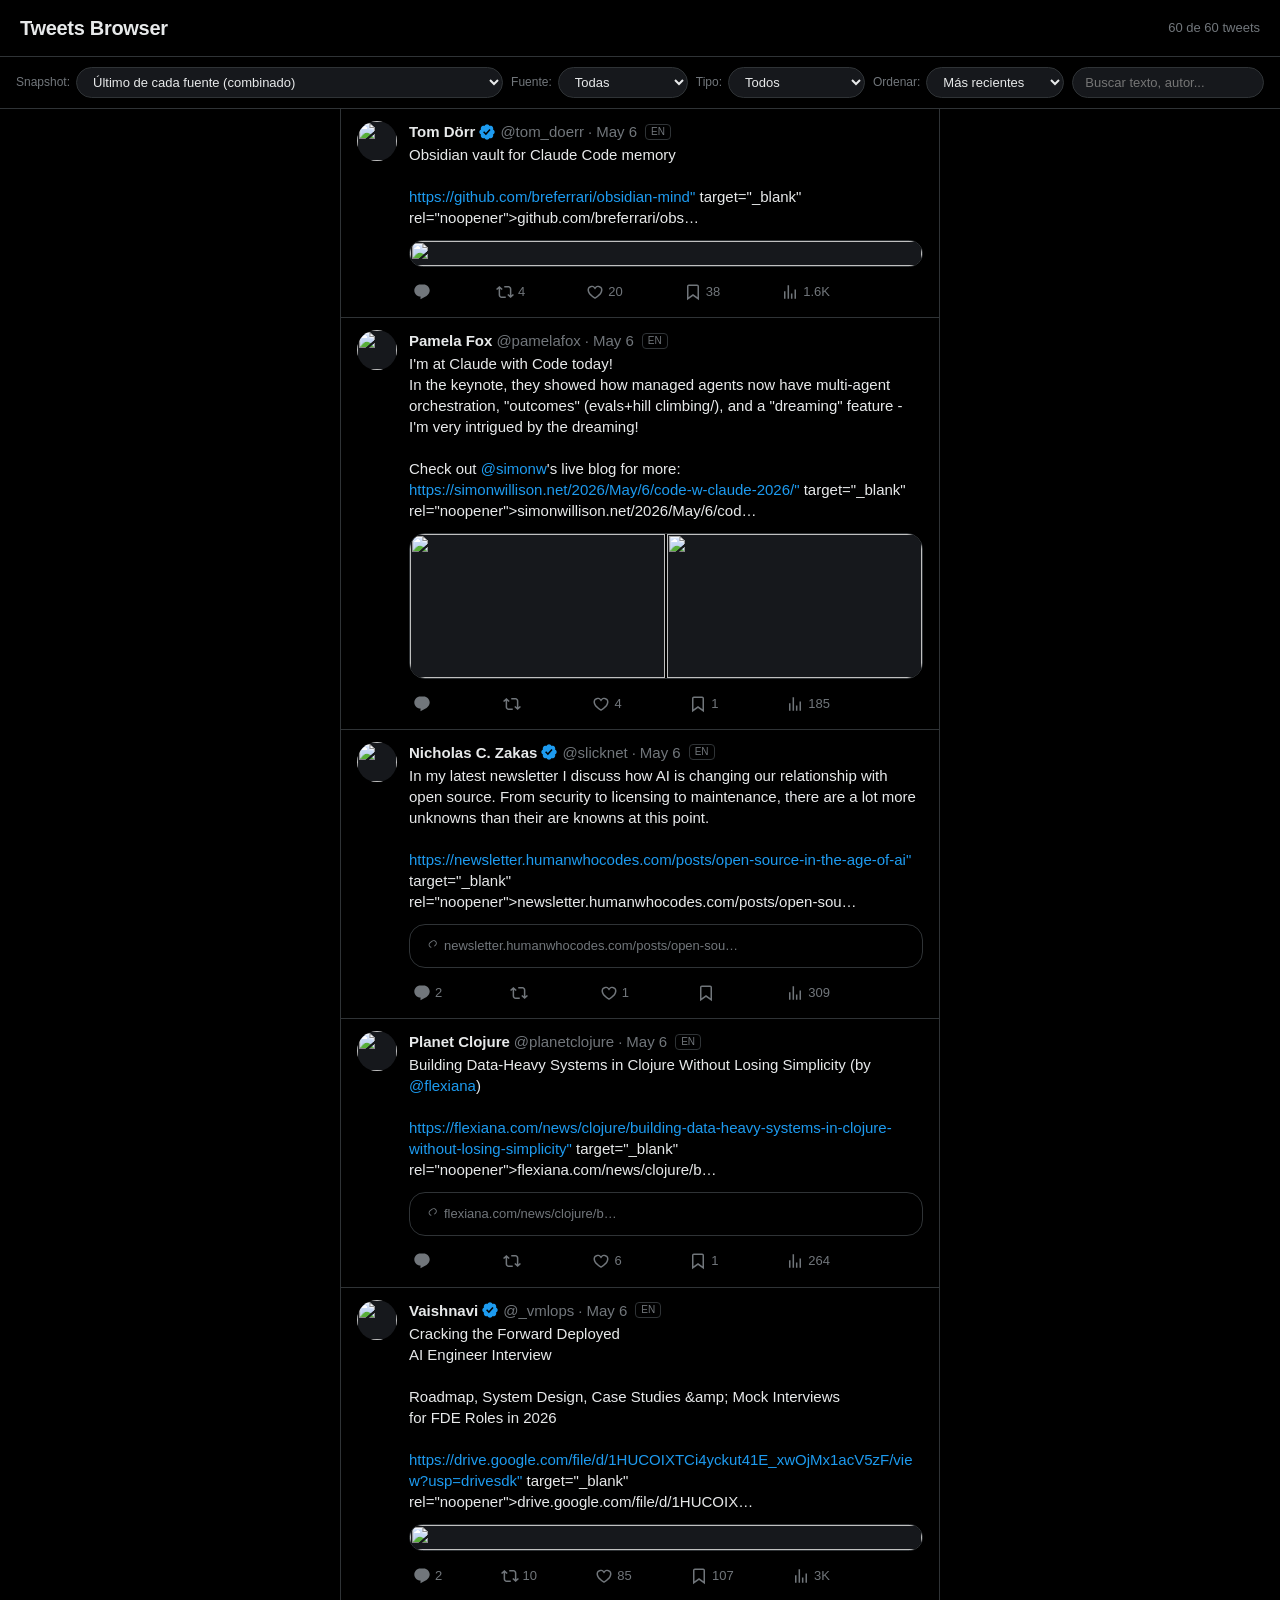
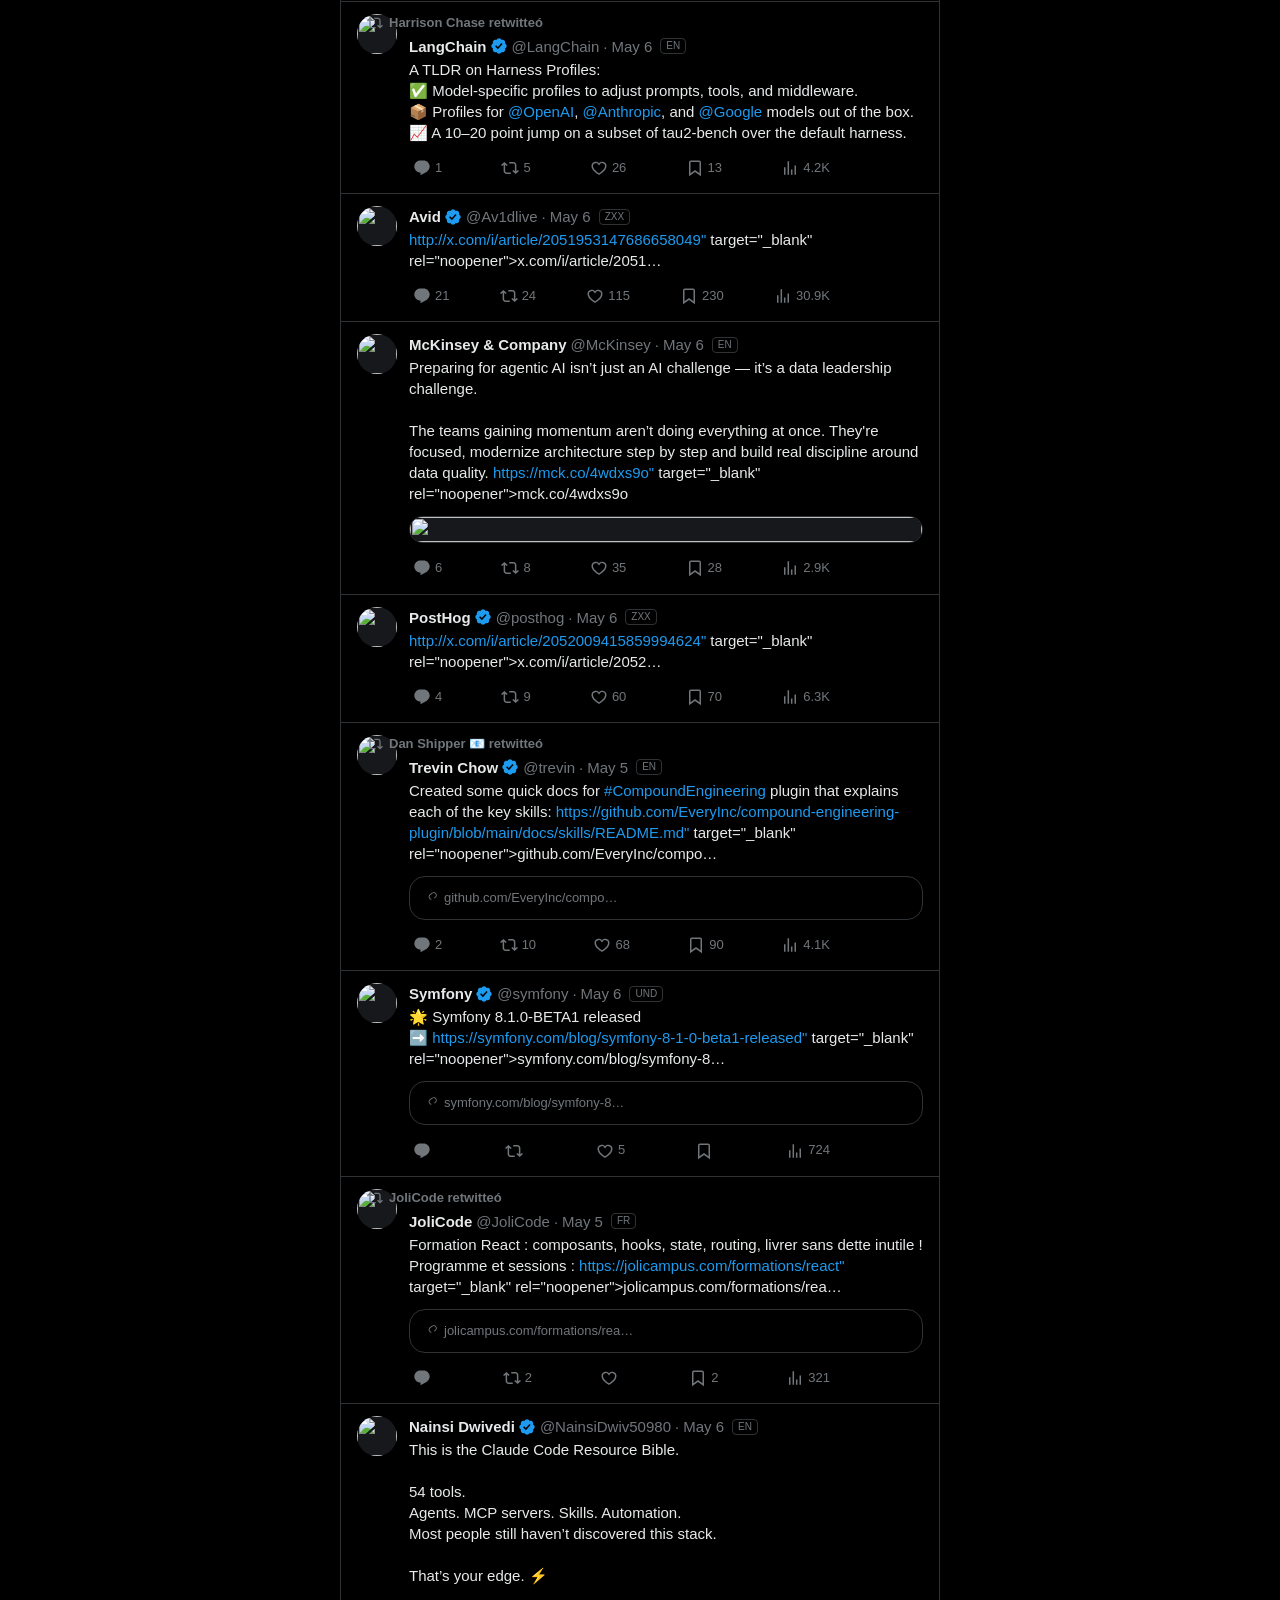
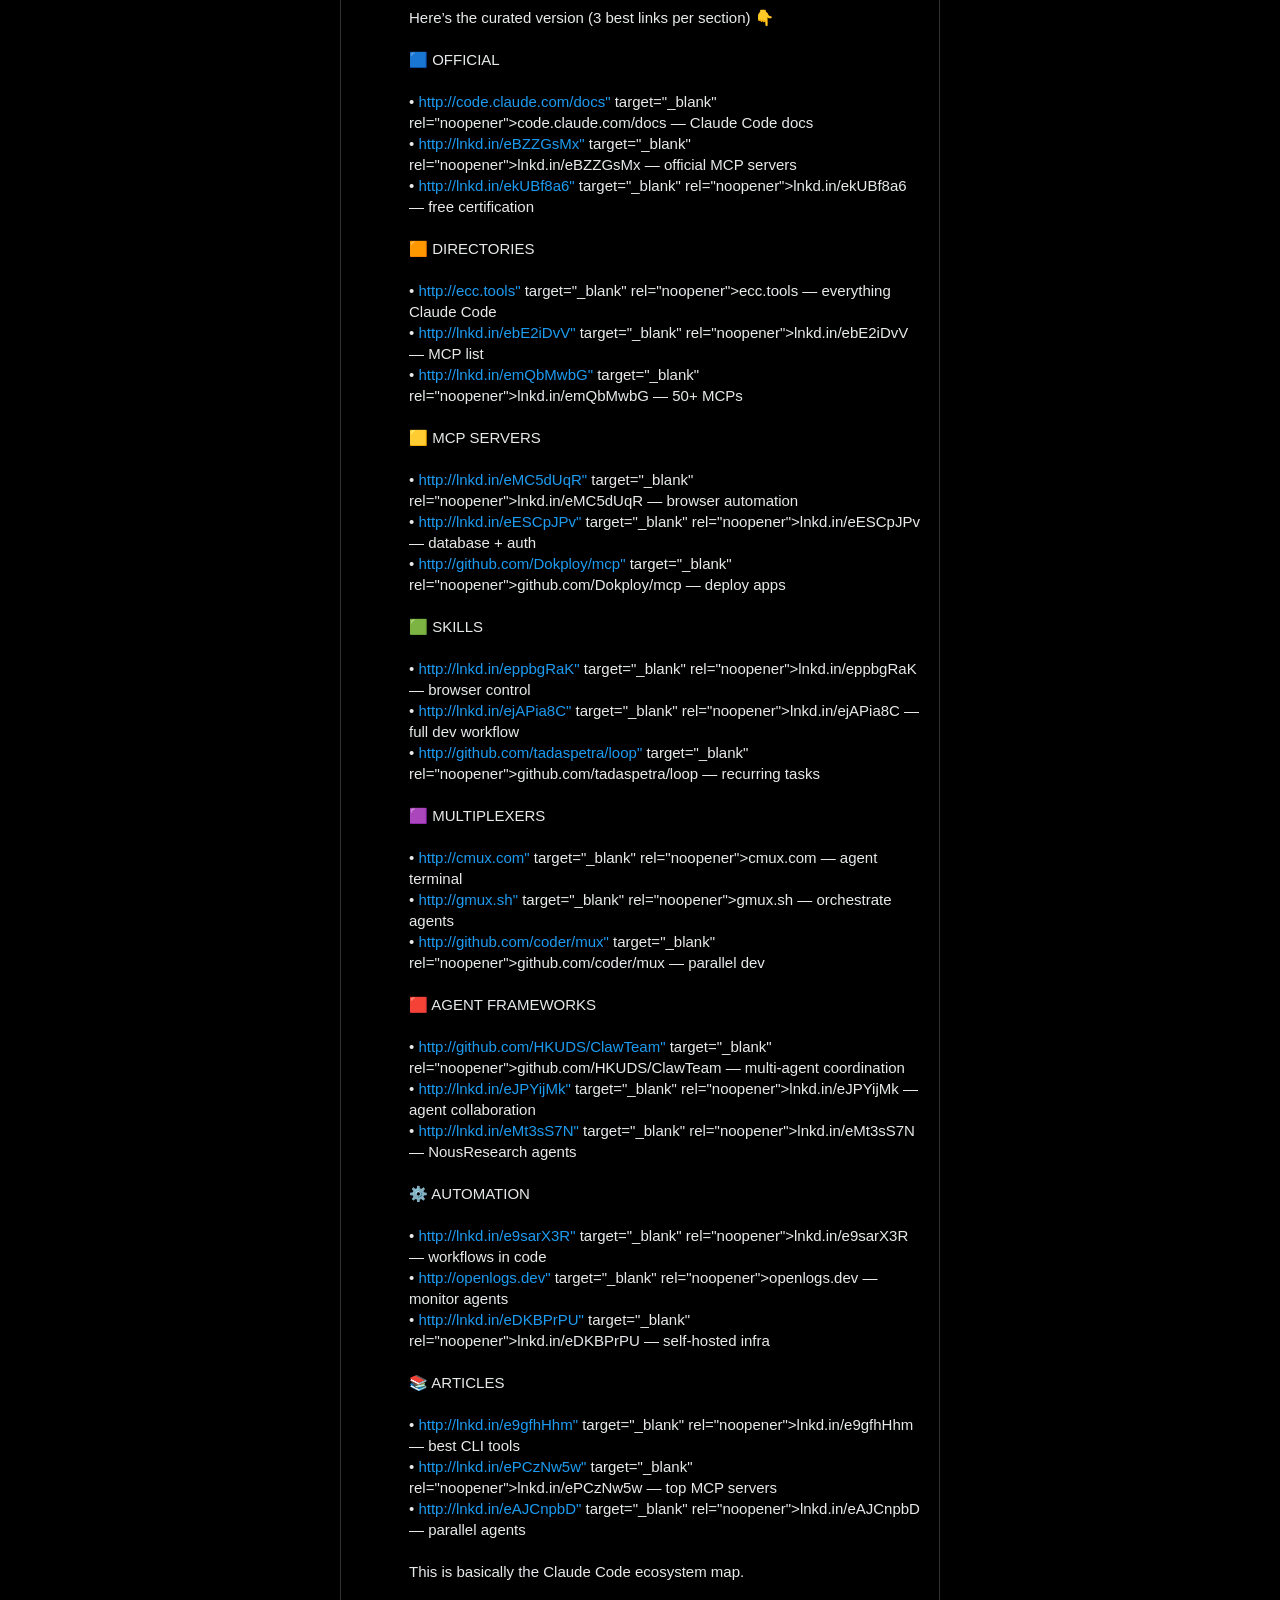
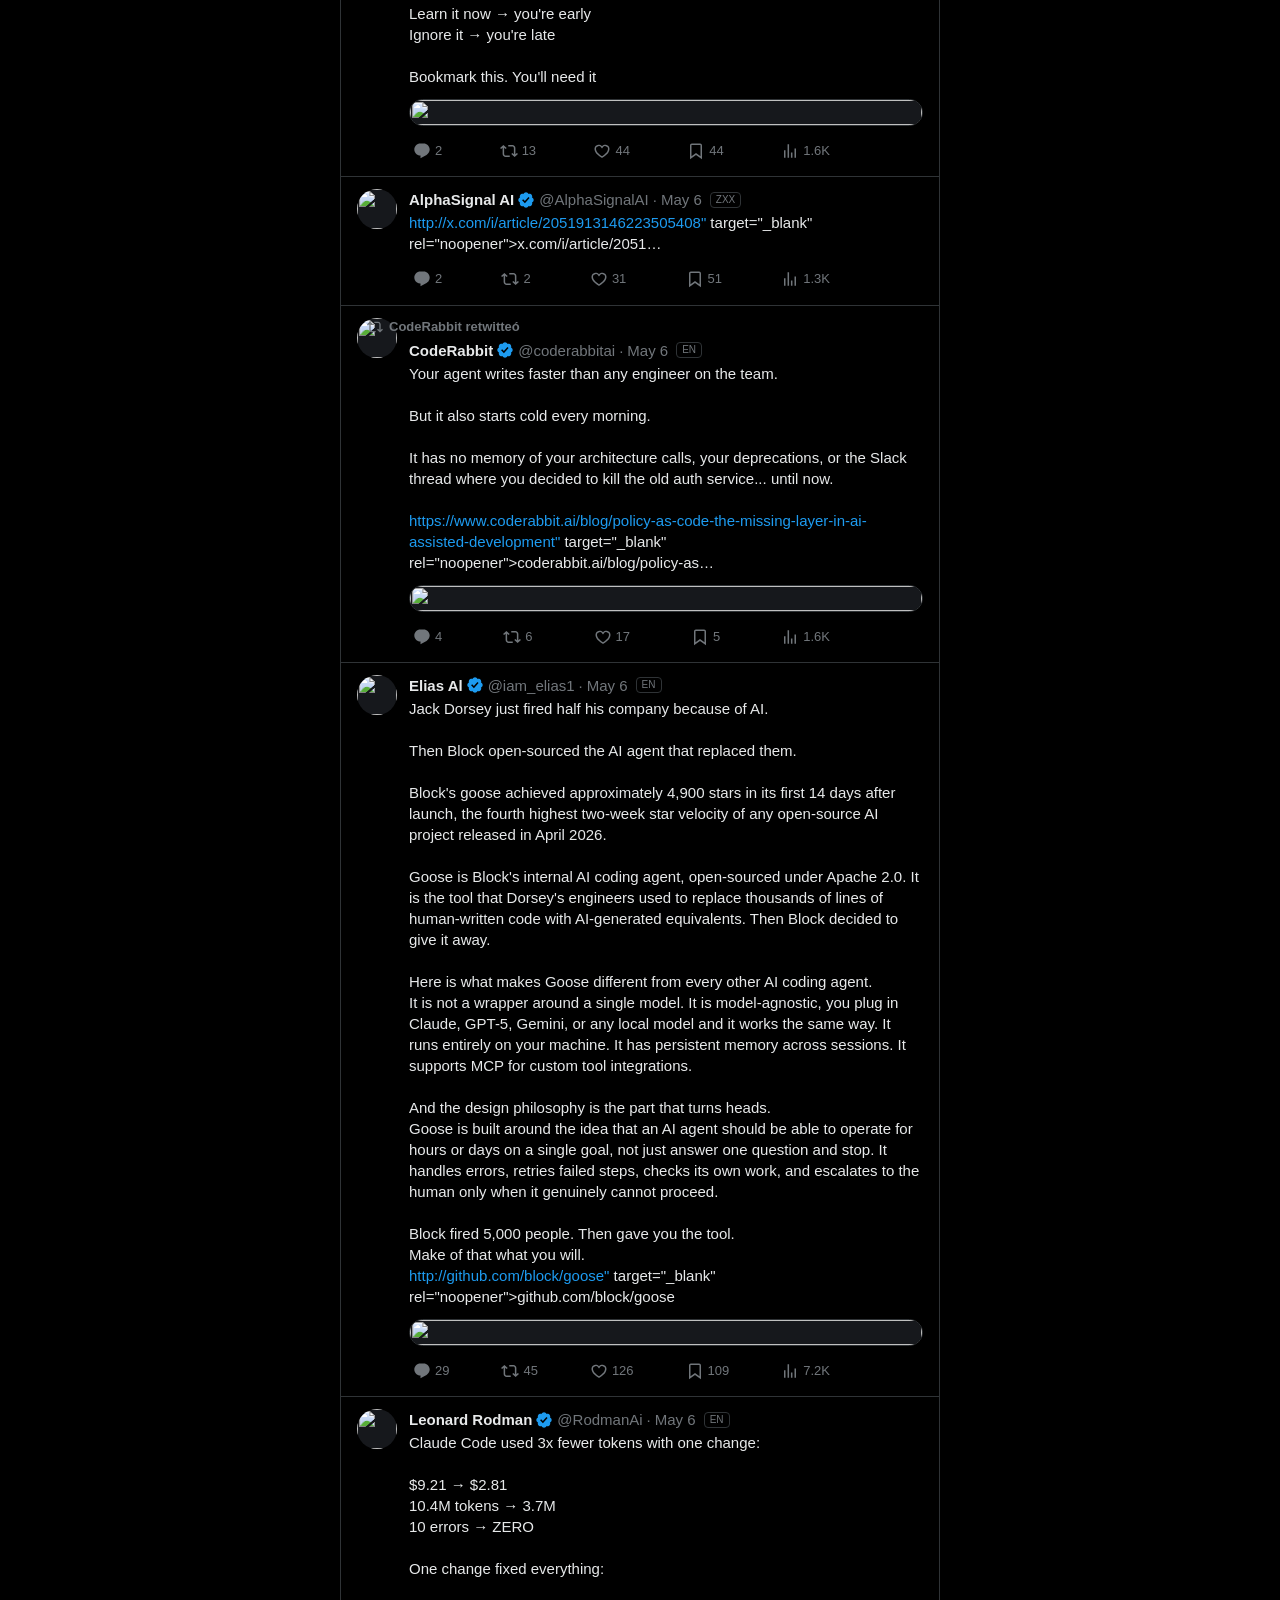
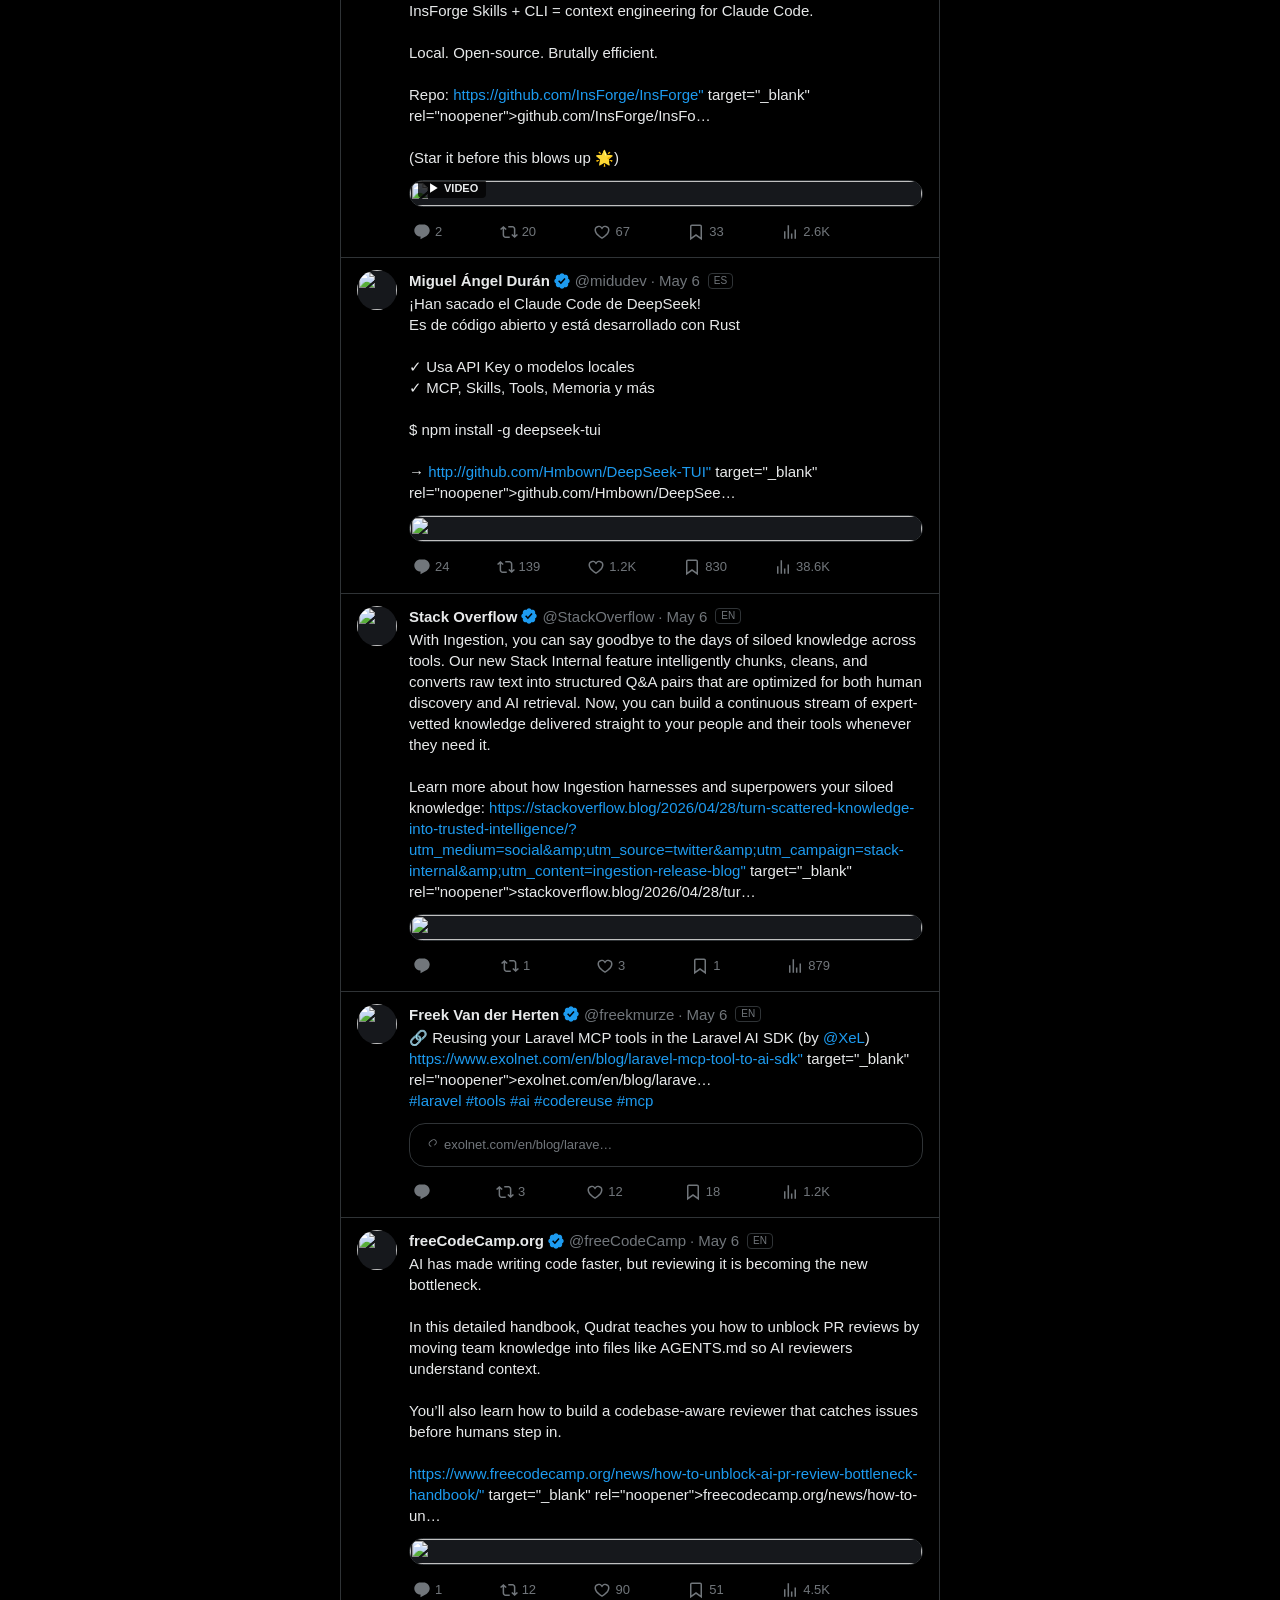
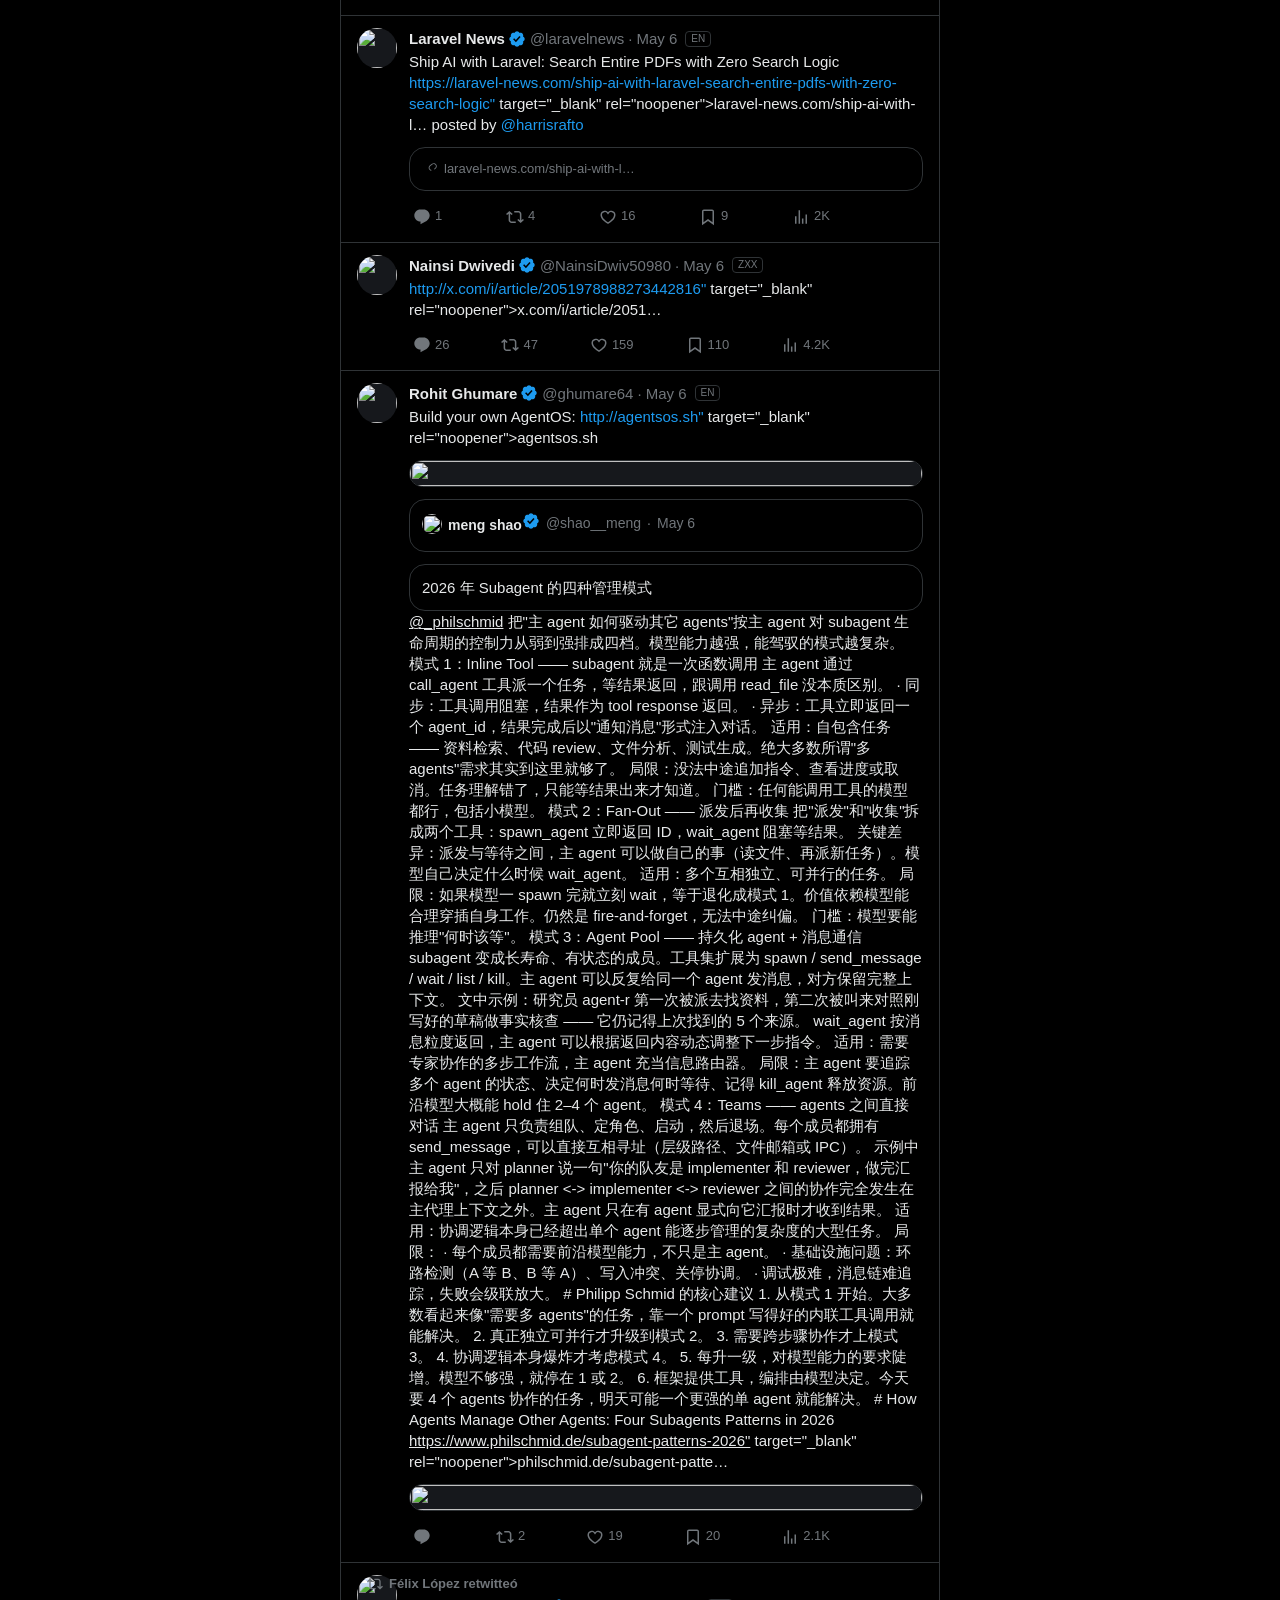
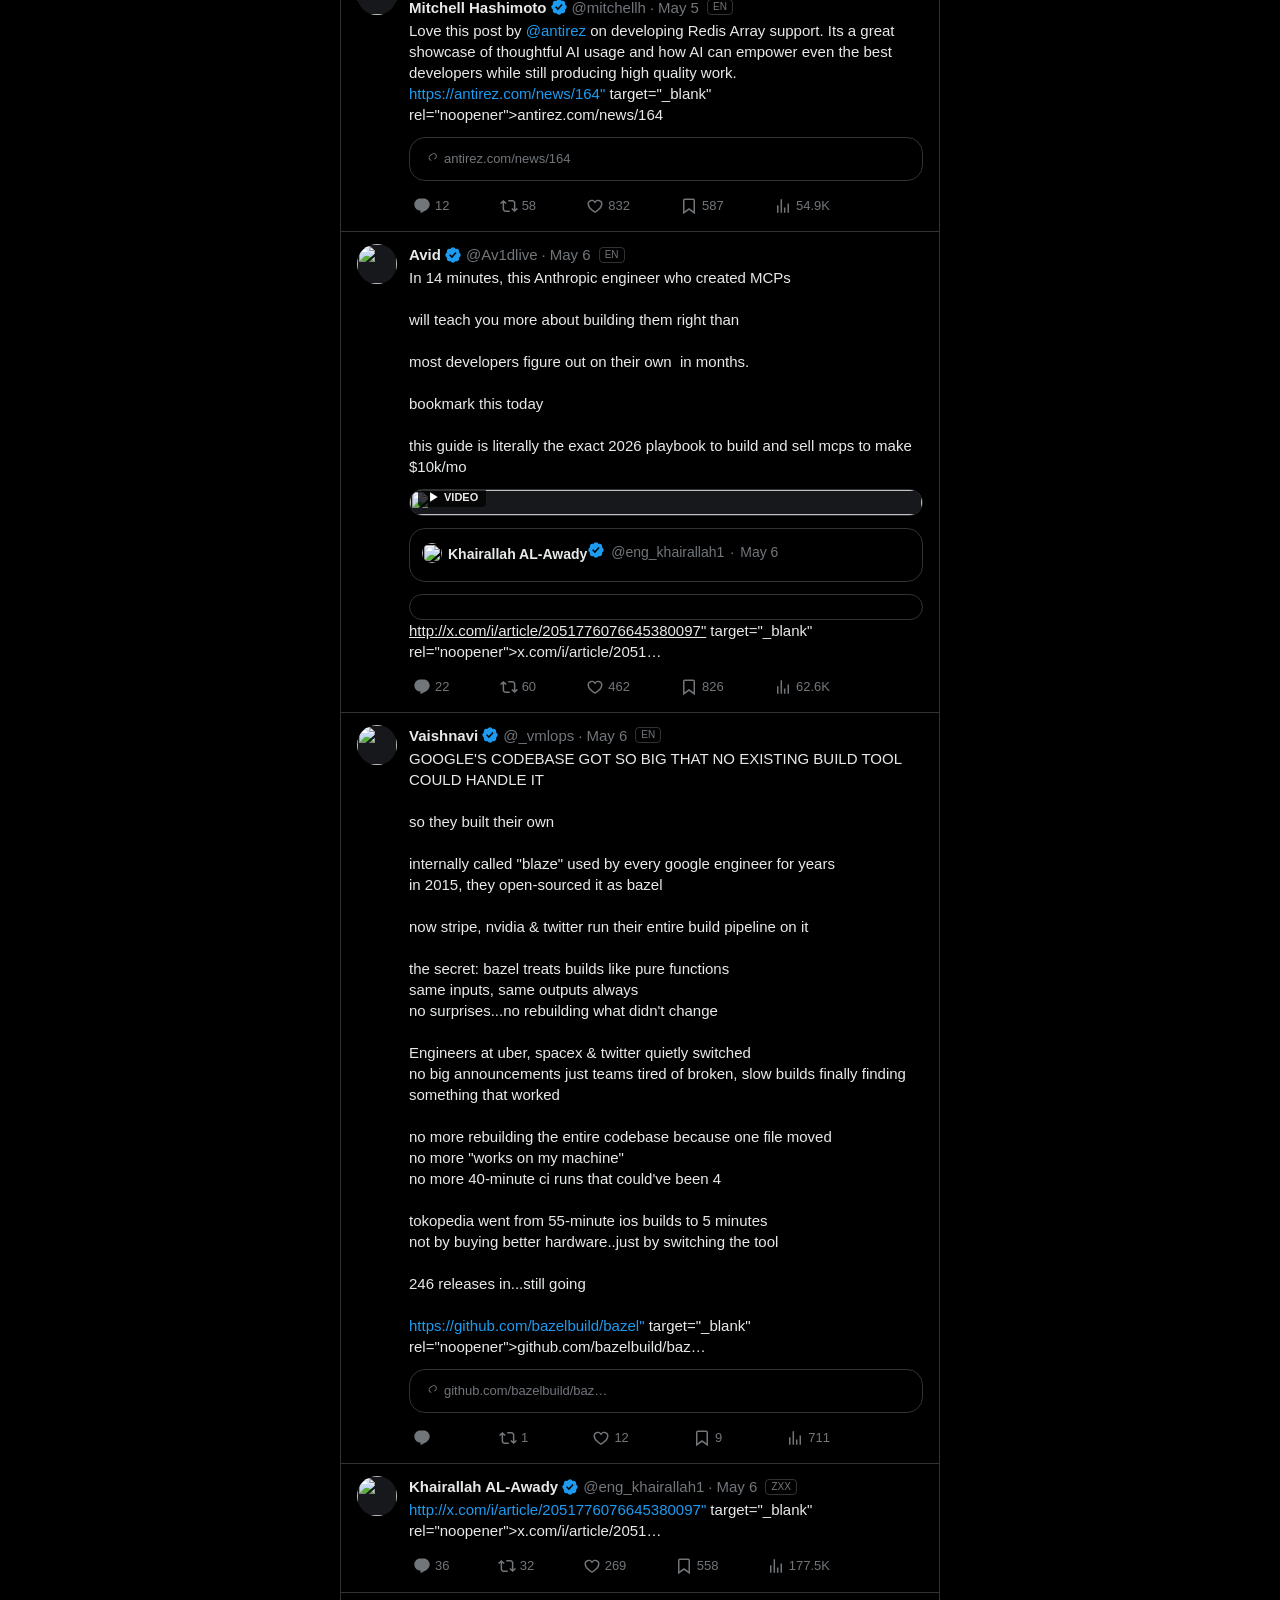
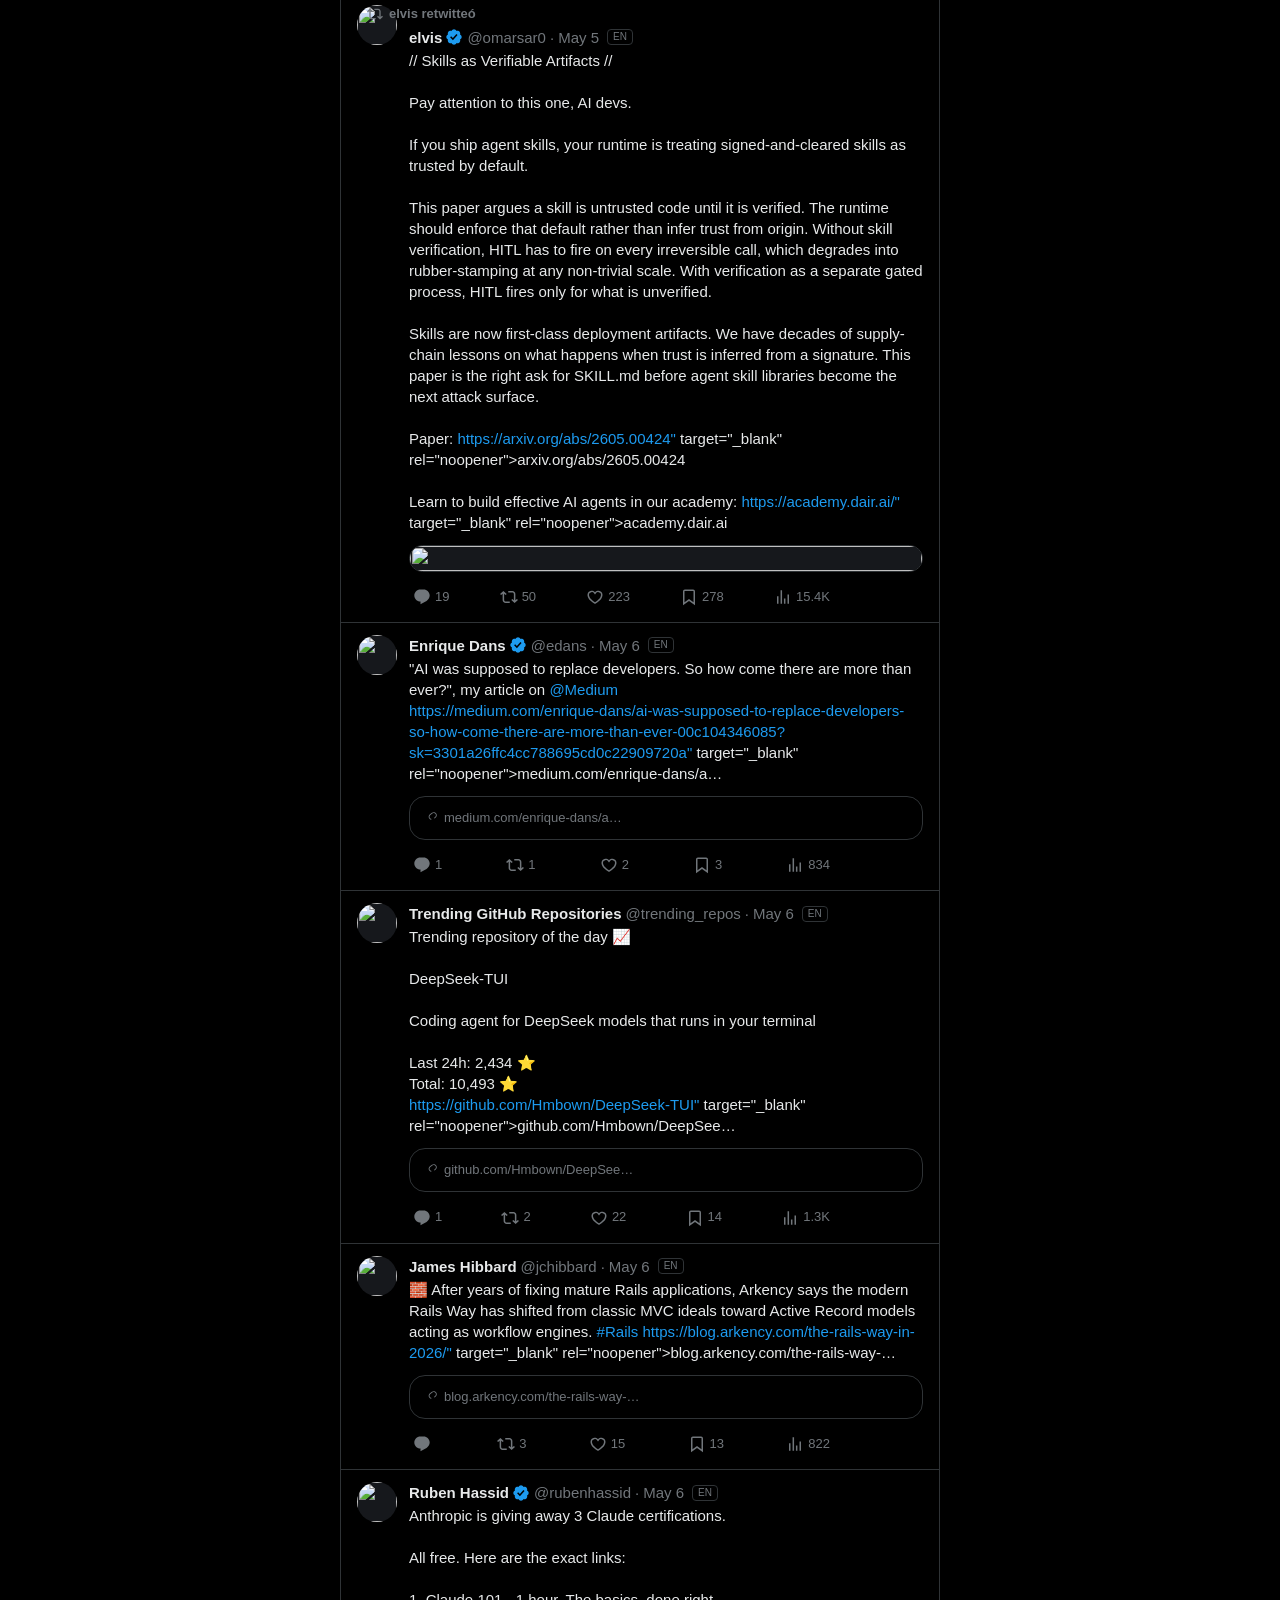
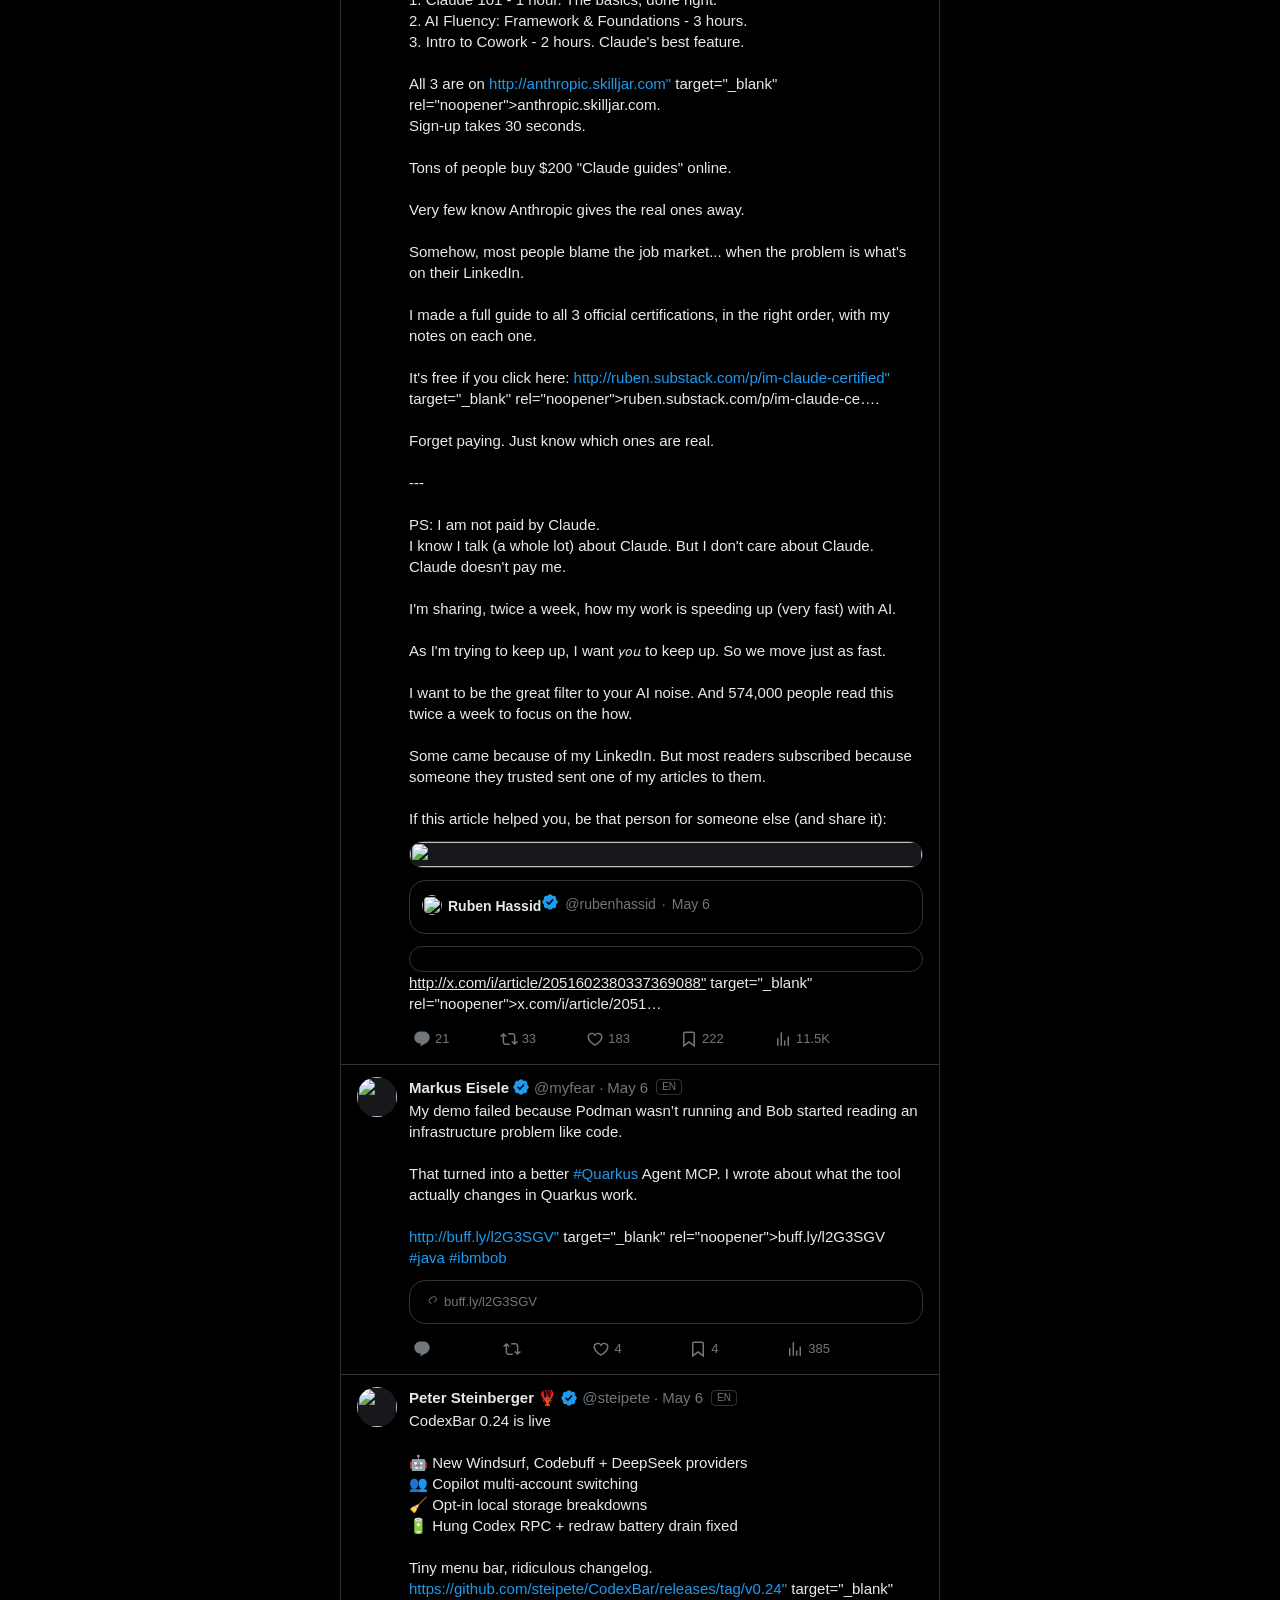
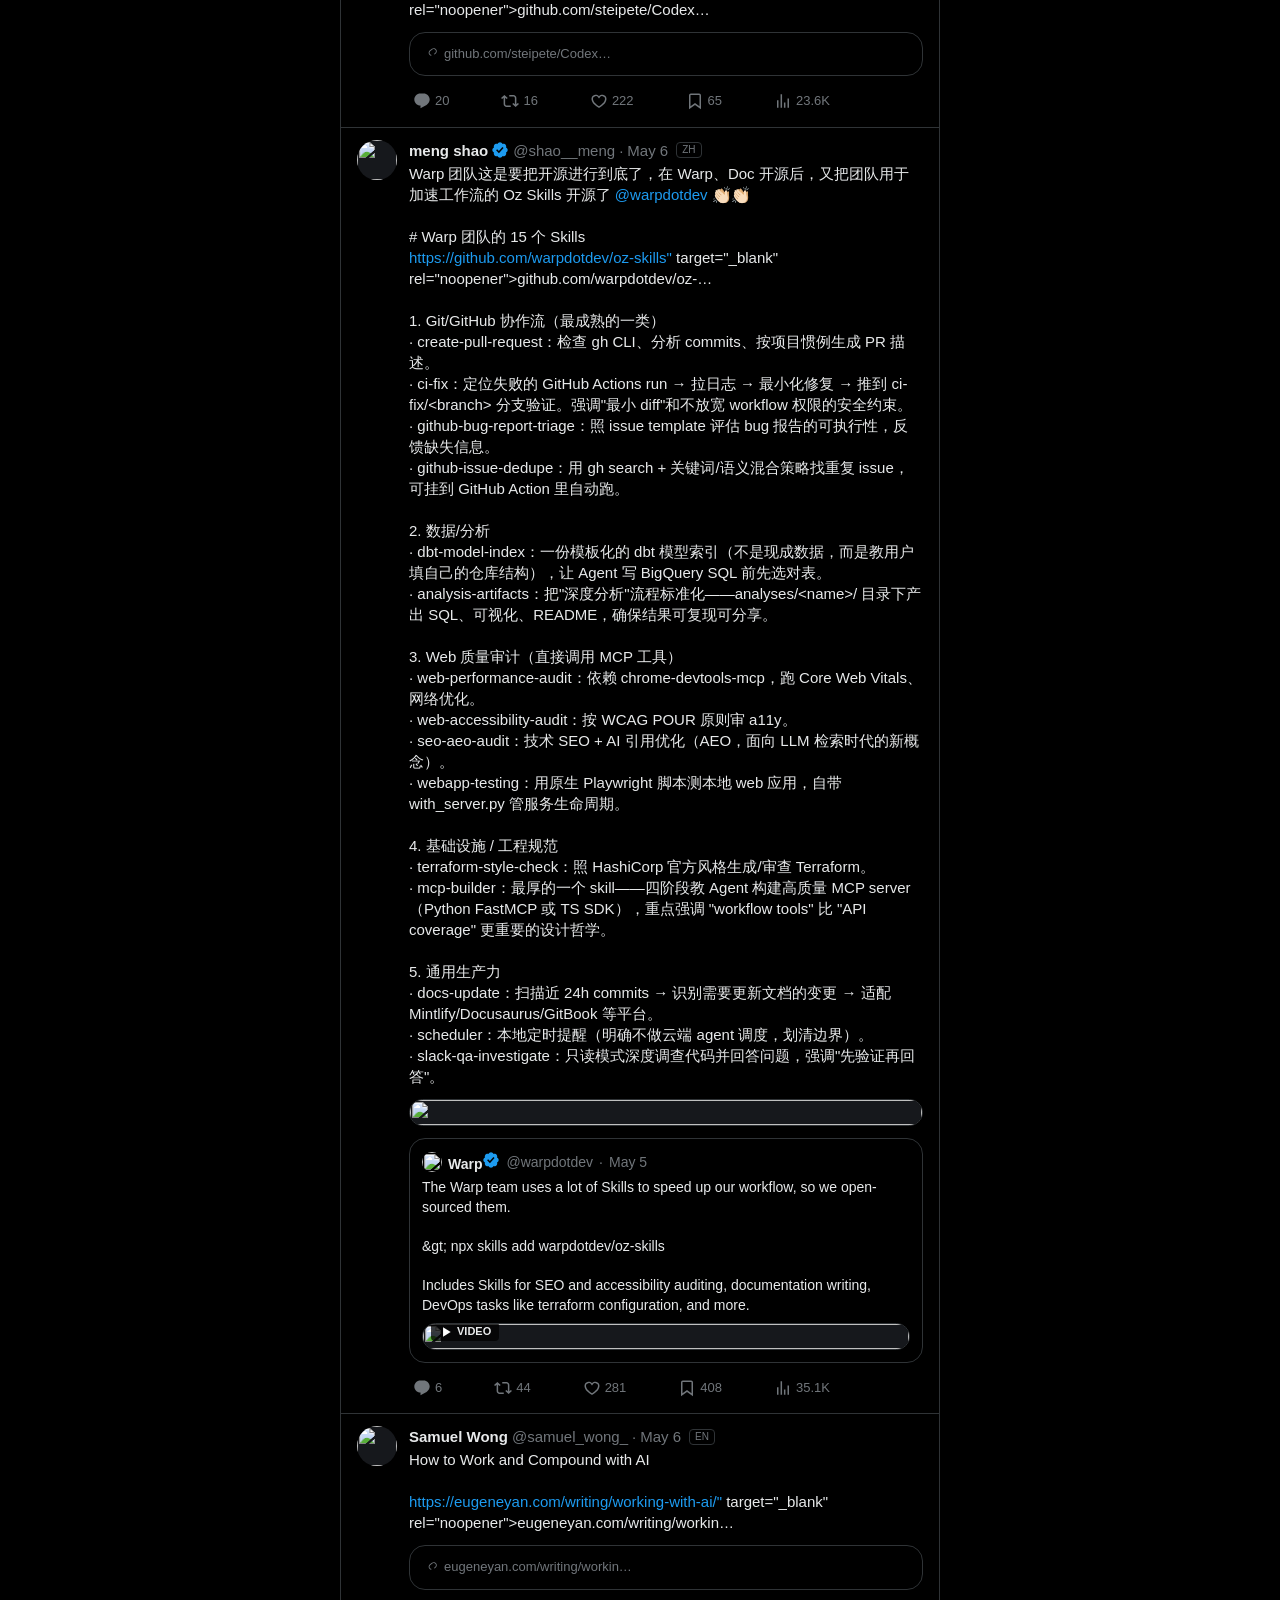
==== commit 89e80969: "Containerize the app and add a Flask API for live Supabase reads - Dockerfile (python:3.11-slim) ins" ====
--- a/web/standalone.html
+++ b/web/standalone.html
@@ -523,12 +523,12 @@
 <main id="tweets"></main>
 
 <footer>
-  <small>Versión autocontenida — 4 snapshots embebidos.</small>
+  <small>Versión autocontenida — 5 snapshots embebidos.</small>
 </footer>
 
 <script>
 // --- embedded data, generated by scripts/build_standalone.py ---
-const __EMBEDDED = {"index": [{"file": "data/2026-05-06/timeline_20260506_194221.json", "fetched_at": "2026-05-06T19:42:21.884174+00:00", "source": "timeline", "username": "_smaily_dolgy_", "count": 30}, {"file": "data/2026-05-06/mine_20260506_194223.json", "fetched_at": "2026-05-06T19:42:23.171133+00:00", "source": "mine", "username": "_smaily_dolgy_", "count": 30}, {"file": "data/2026-05-06/timeline_20260506_195239.json", "fetched_at": "2026-05-06T19:52:39.021299+00:00", "source": "timeline", "username": "_smaily_dolgy_", "count": 50}, {"file": "data/2026-05-06/mine_20260506_195241.json", "fetched_at": "2026-05-06T19:52:41.515020+00:00", "source": "mine", "username": "_smaily_dolgy_", "count": 30}], "snapshots": {"data/2026-05-06/timeline_20260506_194221.json": {"fetched_at": "2026-05-06T19:42:21.884174+00:00", "source": "timeline", "username": "_smaily_dolgy_", "count": 30, "tweets": [{"id": "2052109764557980018", "text": "&gt; AIs are now evaluating AI-generated papers, reducing the entire academic exercise to a conversation between two robots\n\nWait so now neither the students nor the teachers have to do any work and the students get their diploma with the fancy cursive font and the teachers get", "created_at": "Wed May 06 19:34:28 +0000 2026", "lang": "en", "author": {"id": "2012653551407808512", "name": "Mo", "username": "atmoio"}, "metrics": {"likes": 29, "retweets": 2, "replies": 1, "views": "1244", "quotes": 0, "bookmarks": 1}, "is_retweet": false, "is_reply": false, "is_quote": true, "url": "https://x.com/atmoio/status/2052109764557980018"}, {"id": "2052108638819365066", "text": "China aterriza en el sector energético español absorbiendo al despacho que conoce sus entrañas.\n\nLa Big One china se ha fusionado con el despacho de Vicente López-Ibor Mayor, uno de los abogados energéticos más influyentes de España\nhttps://t.co/jRj1EIStr9", "created_at": "Wed May 06 19:30:00 +0000 2026", "lang": "es", "author": {"id": "17229160", "name": "El Confidencial", "username": "elconfidencial"}, "metrics": {"likes": 2, "retweets": 0, "replies": 1, "views": "891", "quotes": 0, "bookmarks": 0}, "is_retweet": false, "is_reply": false, "is_quote": false, "url": "https://x.com/elconfidencial/status/2052108638819365066"}, {"id": "2052041606283301101", "text": "RT @SimonHoiberg: If you're a founder and a dad, you should move to Switzerland 🇨🇭\n\n- Low taxes\n- Top quality of living\n- Family friendly\n-…", "created_at": "Wed May 06 15:03:38 +0000 2026", "lang": "en", "author": {"id": "875776212341329920", "name": "Simon Høiberg", "username": "SimonHoiberg"}, "metrics": {"likes": 0, "retweets": 16, "replies": 0, "views": null, "quotes": 0, "bookmarks": 0}, "is_retweet": true, "is_reply": false, "is_quote": true, "url": "https://x.com/SimonHoiberg/status/2052041606283301101"}, {"id": "2052039286493499421", "text": "RT @naderman: Packagist needs to finance staff, not just hardware and bandwidth. Contact me if your company's interested in joining our spo…", "created_at": "Wed May 06 14:54:25 +0000 2026", "lang": "en", "author": {"id": "15341368", "name": "Jordi Boggiano", "username": "seldaek"}, "metrics": {"likes": 0, "retweets": 2, "replies": 0, "views": null, "quotes": 0, "bookmarks": 0}, "is_retweet": true, "is_reply": false, "is_quote": false, "url": "https://x.com/seldaek/status/2052039286493499421"}, {"id": "2052107127779623041", "text": "🦒 Giraffes are too tall to hide in storms", "created_at": "Wed May 06 19:24:00 +0000 2026", "lang": "en", "author": {"id": "1335132884278108161", "name": "World of Statistics", "username": "stats_feed"}, "metrics": {"likes": 58, "retweets": 7, "replies": 27, "views": "9760", "quotes": 0, "bookmarks": 0}, "is_retweet": false, "is_reply": false, "is_quote": false, "url": "https://x.com/stats_feed/status/2052107127779623041"}, {"id": "2052099622852538462", "text": "Qué bonito, conmovedor, casi se me salta una lagrimita https://t.co/SWYQpCDHjf", "created_at": "Wed May 06 18:54:10 +0000 2026", "lang": "es", "author": {"id": "529573438", "name": "Martinez", "username": "MrtnzAlvrz"}, "metrics": {"likes": 12, "retweets": 0, "replies": 1, "views": "2013", "quotes": 0, "bookmarks": 4}, "is_retweet": false, "is_reply": false, "is_quote": false, "url": "https://x.com/MrtnzAlvrz/status/2052099622852538462"}, {"id": "2052033833470464383", "text": "RT @ObamaFoundation: Slide into history! 🛝✨ Tickets for the Museum at the Obama Presidential Center are ON SALE NOW.\n\nWhether you’re coming…", "created_at": "Wed May 06 14:32:45 +0000 2026", "lang": "en", "author": {"id": "813286", "name": "Barack Obama", "username": "BarackObama"}, "metrics": {"likes": 0, "retweets": 324, "replies": 0, "views": "128", "quotes": 0, "bookmarks": 0}, "is_retweet": true, "is_reply": false, "is_quote": false, "url": "https://x.com/BarackObama/status/2052033833470464383"}, {"id": "2052090334016860304", "text": "Increíble recuperación de Rosa que voló desde Costa Rica a Madrid para someterse a una cirugía compleja de resección de un tumor adenoide quístico de traquea y carina mediante Uniportal VATS. Lo realizamos sin intubación y la recuperación ha sido excelente https://t.co/2n79MCNLhu", "created_at": "Wed May 06 18:17:16 +0000 2026", "lang": "es", "author": {"id": "807502866", "name": "Diego Gonzalez Rivas", "username": "dgonzalezrivas"}, "metrics": {"likes": 59, "retweets": 9, "replies": 1, "views": "2973", "quotes": 0, "bookmarks": 2}, "is_retweet": false, "is_reply": false, "is_quote": false, "url": "https://x.com/dgonzalezrivas/status/2052090334016860304"}, {"id": "2052091649031856328", "text": "RT @UbermenschMind: This will always be my Odysseus https://t.co/QUErhwOgdH", "created_at": "Wed May 06 18:22:29 +0000 2026", "lang": "en", "author": {"id": "730367962650128384", "name": "joan tubau", "username": "joantubau"}, "metrics": {"likes": 0, "retweets": 14, "replies": 0, "views": null, "quotes": 0, "bookmarks": 0}, "is_retweet": true, "is_reply": false, "is_quote": false, "url": "https://x.com/joantubau/status/2052091649031856328"}, {"id": "2052090588045193268", "text": "RT @glcst: years ago I saw the movie \"Hunger Games\" and thought it was ridiculous and stupid. Especially the part about the talk shows in t…", "created_at": "Wed May 06 18:18:16 +0000 2026", "lang": "en", "author": {"id": "389681470", "name": "Kent C. Dodds 🏹", "username": "kentcdodds"}, "metrics": {"likes": 0, "retweets": 3, "replies": 0, "views": null, "quotes": 0, "bookmarks": 0}, "is_retweet": true, "is_reply": false, "is_quote": true, "url": "https://x.com/kentcdodds/status/2052090588045193268"}, {"id": "2052087558700511470", "text": "Ya ha tenido su minuto civilizatorio de gloria.", "created_at": "Wed May 06 18:06:14 +0000 2026", "lang": "es", "author": {"id": "107360809", "name": "Ricardo Sánchez Butragueño", "username": "rsbutragueno"}, "metrics": {"likes": 0, "retweets": 0, "replies": 0, "views": "25", "quotes": 0, "bookmarks": 0}, "is_retweet": false, "is_reply": false, "is_quote": true, "url": "https://x.com/rsbutragueno/status/2052087558700511470"}, {"id": "2052085939078349157", "text": "RT @boyney123: The TipTap editor is so much fun to play with! \n\nIt can provide so much flexibility. Here I'm creating custom slash commands…", "created_at": "Wed May 06 17:59:48 +0000 2026", "lang": "en", "author": {"id": "1787766115235426304", "name": "EventCatalog", "username": "event_catalog"}, "metrics": {"likes": 0, "retweets": 1, "replies": 0, "views": null, "quotes": 0, "bookmarks": 0}, "is_retweet": true, "is_reply": false, "is_quote": false, "url": "https://x.com/event_catalog/status/2052085939078349157"}, {"id": "2052103604543041779", "text": "https://t.co/PNNlAzZgMc", "created_at": "Wed May 06 19:10:00 +0000 2026", "lang": "zxx", "author": {"id": "3237673034", "name": "Code Geek", "username": "codek_tv"}, "metrics": {"likes": 0, "retweets": 1, "replies": 0, "views": "152", "quotes": 0, "bookmarks": 0}, "is_retweet": false, "is_reply": false, "is_quote": false, "url": "https://x.com/codek_tv/status/2052103604543041779"}, {"id": "2052080985877913742", "text": "RT @systemdesignone: 6 algorithms that'll help you load balance traffic:\n\n1 Round robin\n→ Load balancer forwards the request to the servers…", "created_at": "Wed May 06 17:40:07 +0000 2026", "lang": "en", "author": {"id": "1646445864796184578", "name": "Neo Kim", "username": "systemdesignone"}, "metrics": {"likes": 0, "retweets": 15, "replies": 0, "views": null, "quotes": 0, "bookmarks": 0}, "is_retweet": true, "is_reply": false, "is_quote": false, "url": "https://x.com/systemdesignone/status/2052080985877913742"}, {"id": "2052074163330769023", "text": "Kubernetes v1.36: Admission Policies That Can't Be Deleted - https://t.co/2uA6jIKH5n #Kubernetes", "created_at": "Wed May 06 17:13:00 +0000 2026", "lang": "en", "author": {"id": "2813398537", "name": "Kubernetes", "username": "kubernetesio"}, "metrics": {"likes": 10, "retweets": 1, "replies": 0, "views": "2008", "quotes": 0, "bookmarks": 4}, "is_retweet": false, "is_reply": false, "is_quote": false, "url": "https://x.com/kubernetesio/status/2052074163330769023"}, {"id": "2052096340809666681", "text": "RT @ArthurCahuantzi: No todos los activos son iguales. Algunos generan valor año tras año, mientras que otros permanecen inactivos, destruy…", "created_at": "Wed May 06 18:41:08 +0000 2026", "lang": "es", "author": {"id": "938952866", "name": "Arthur Cahuantzi", "username": "ArthurCahuantzi"}, "metrics": {"likes": 0, "retweets": 1, "replies": 0, "views": null, "quotes": 0, "bookmarks": 0}, "is_retweet": true, "is_reply": false, "is_quote": true, "url": "https://x.com/ArthurCahuantzi/status/2052096340809666681"}, {"id": "2052071662934257797", "text": "RT @helloiamleonie: This is the most common question I’ve been asked recently:\n\n“Should I replace my RAG system with an agentic RAG one?”…", "created_at": "Wed May 06 17:03:04 +0000 2026", "lang": "en", "author": {"id": "19341814", "name": "Bilgin Ibryam", "username": "bibryam"}, "metrics": {"likes": 0, "retweets": 18, "replies": 0, "views": null, "quotes": 0, "bookmarks": 0}, "is_retweet": true, "is_reply": false, "is_quote": false, "url": "https://x.com/bibryam/status/2052071662934257797"}, {"id": "2052070913714139387", "text": "Dancers take a break on a rooftop in Asakusa, Tokyo, 1949, photographed by Toshinori Tanuma. https://t.co/ONowG0Dqys", "created_at": "Wed May 06 17:00:06 +0000 2026", "lang": "en", "author": {"id": "728409566338146304", "name": "History Defined", "username": "historydefined"}, "metrics": {"likes": 34, "retweets": 5, "replies": 1, "views": "2490", "quotes": 0, "bookmarks": 6}, "is_retweet": false, "is_reply": false, "is_quote": false, "url": "https://x.com/historydefined/status/2052070913714139387"}, {"id": "2052084583282176139", "text": "I know I'm not in a @texasroadhouse ! (and I'm probs gonna like the food better)", "created_at": "Wed May 06 17:54:25 +0000 2026", "lang": "en", "author": {"id": "4795561", "name": "Cal Evans", "username": "CalEvans"}, "metrics": {"likes": 0, "retweets": 0, "replies": 0, "views": "35", "quotes": 0, "bookmarks": 0}, "is_retweet": false, "is_reply": false, "is_quote": true, "url": "https://x.com/CalEvans/status/2052084583282176139"}, {"id": "2052063672197927285", "text": "(comic) Bob, the MVP https://t.co/bJPzDfHRk1", "created_at": "Wed May 06 16:31:19 +0000 2026", "lang": "en", "author": {"id": "1279474944460468224", "name": "Work Chronicles", "username": "_workchronicles"}, "metrics": {"likes": 130, "retweets": 14, "replies": 1, "views": "3011", "quotes": 0, "bookmarks": 4}, "is_retweet": false, "is_reply": false, "is_quote": false, "url": "https://x.com/_workchronicles/status/2052063672197927285"}, {"id": "2052051754997674364", "text": "At the Lab, the real excitement begins when our experiments reach your hands and we get to see what you create.\n\nThat’s why we’re super excited to share that @GoogleFlowMusic is partnering with Believe, a local artist development company, to put Flow Music directly into the hands", "created_at": "Wed May 06 15:43:58 +0000 2026", "lang": "en", "author": {"id": "163975783", "name": "Google Labs", "username": "GoogleLabs"}, "metrics": {"likes": 127, "retweets": 10, "replies": 5, "views": "12322", "quotes": 0, "bookmarks": 33}, "is_retweet": false, "is_reply": false, "is_quote": true, "url": "https://x.com/GoogleLabs/status/2052051754997674364"}, {"id": "2051808871933792758", "text": "Seroter Daily Reading List – May 5, 2026 (#777): Today’s links look at what happens when 1500 agents hit production at Uber, what a map of system topologies looks like, and how AI is finding 20-year-old bugs in mature software.\n\nhttps://t.co/CwNeMzkDAt", "created_at": "Tue May 05 23:38:50 +0000 2026", "lang": "en", "author": {"id": "48529642", "name": "Richard Seroter", "username": "rseroter"}, "metrics": {"likes": 1, "retweets": 0, "replies": 0, "views": "515", "quotes": 0, "bookmarks": 1}, "is_retweet": false, "is_reply": false, "is_quote": false, "url": "https://x.com/rseroter/status/2051808871933792758"}, {"id": "2051858018112073759", "text": "How to Work and Compound with AI\n\nhttps://t.co/Vanz92y42r", "created_at": "Wed May 06 02:54:07 +0000 2026", "lang": "en", "author": {"id": "332011447", "name": "Samuel Wong", "username": "samuel_wong_"}, "metrics": {"likes": 25, "retweets": 4, "replies": 1, "views": "981", "quotes": 0, "bookmarks": 10}, "is_retweet": false, "is_reply": false, "is_quote": false, "url": "https://x.com/samuel_wong_/status/2051858018112073759"}, {"id": "2051984960819777641", "text": "https://t.co/Tb7H8FNjoC", "created_at": "Wed May 06 11:18:33 +0000 2026", "lang": "zxx", "author": {"id": "1994840137336066051", "name": "Nainsi Dwivedi", "username": "NainsiDwiv50980"}, "metrics": {"likes": 158, "retweets": 47, "replies": 26, "views": "4182", "quotes": 0, "bookmarks": 110}, "is_retweet": false, "is_reply": false, "is_quote": false, "url": "https://x.com/NainsiDwiv50980/status/2051984960819777641"}, {"id": "2052028135965868203", "text": "RT @JoliCode: Formation React : composants, hooks, state, routing, livrer sans dette inutile ! Programme et sessions : https://t.co/mE7DesJ…", "created_at": "Wed May 06 14:10:07 +0000 2026", "lang": "fr", "author": {"id": "354398818", "name": "JoliCode", "username": "JoliCode"}, "metrics": {"likes": 0, "retweets": 2, "replies": 0, "views": null, "quotes": 0, "bookmarks": 0}, "is_retweet": true, "is_reply": false, "is_quote": false, "url": "https://x.com/JoliCode/status/2052028135965868203"}, {"id": "2052025916260262326", "text": "🚀 NEW in Power Platform! Business Skills in Dataverse are now in PUBLIC PREVIEW!\n• Teach AI agents YOUR org's processes in plain language\n• No code, no workflow builder\n• One update = changes everywhere! 🙌\n#Microsoft365 #PowerPlatform\nhttps://t.co/6BJul8O0tZ https://t.co/HsLzkY5OVw", "created_at": "Wed May 06 14:01:17 +0000 2026", "lang": "en", "author": {"id": "14955427", "name": "Laura Rogers, Microsoft MVP", "username": "WonderLaura"}, "metrics": {"likes": 23, "retweets": 2, "replies": 1, "views": "1365", "quotes": 0, "bookmarks": 12}, "is_retweet": false, "is_reply": false, "is_quote": false, "url": "https://x.com/WonderLaura/status/2052025916260262326"}, {"id": "2051967150894772609", "text": "In 14 minutes, this Anthropic engineer who created MCPs \n\nwill teach you more about building them right than \n\nmost developers figure out on their own  in months.  \n\nbookmark this today\n\nthis guide is literally the exact 2026 playbook to build and sell mcps to make $10k/mo https://t.co/FpJBqosabb", "created_at": "Wed May 06 10:07:47 +0000 2026", "lang": "en", "author": {"id": "1713062826175299584", "name": "Avid", "username": "Av1dlive"}, "metrics": {"likes": 436, "retweets": 59, "replies": 21, "views": "58743", "quotes": 1, "bookmarks": 772}, "is_retweet": false, "is_reply": false, "is_quote": true, "url": "https://x.com/Av1dlive/status/2051967150894772609"}, {"id": "2051822988098490823", "text": "been working on this for a bit based on pain points i've come across and i think it's coming together\n\nhttps://t.co/Hlw0ikJF6R\n\ns/o @dillon_mulroy better-result is pretty sick so i used that\n\nobviously some inspiration from Effect here, but going for a smaller easier api", "created_at": "Wed May 06 00:34:56 +0000 2026", "lang": "en", "author": {"id": "31472652", "name": "trav", "username": "techsavvytravvy"}, "metrics": {"likes": 44, "retweets": 2, "replies": 2, "views": "4707", "quotes": 0, "bookmarks": 14}, "is_retweet": false, "is_reply": false, "is_quote": false, "url": "https://x.com/techsavvytravvy/status/2051822988098490823"}, {"id": "2051996033345851583", "text": "AI has made writing code faster, but reviewing it is becoming the new bottleneck.\n\nIn this detailed handbook, Qudrat teaches you how to unblock PR reviews by moving team knowledge into files like AGENTS.md so AI reviewers understand context.\n\nYou’ll also learn how to build a https://t.co/l5kA7gc2uv", "created_at": "Wed May 06 12:02:33 +0000 2026", "lang": "en", "author": {"id": "1668100142", "name": "freeCodeCamp.org", "username": "freeCodeCamp"}, "metrics": {"likes": 89, "retweets": 12, "replies": 1, "views": "4463", "quotes": 0, "bookmarks": 50}, "is_retweet": false, "is_reply": false, "is_quote": false, "url": "https://x.com/freeCodeCamp/status/2051996033345851583"}, {"id": "2052078477105303603", "text": "In my latest newsletter I discuss how AI is changing our relationship with open source. From security to licensing to maintenance, there are a lot more unknowns than their are knowns at this point.\n\nhttps://t.co/7txYAhKhlM", "created_at": "Wed May 06 17:30:09 +0000 2026", "lang": "en", "author": {"id": "17633960", "name": "Nicholas C. Zakas", "username": "slicknet"}, "metrics": {"likes": 1, "retweets": 0, "replies": 2, "views": "298", "quotes": 0, "bookmarks": 0}, "is_retweet": false, "is_reply": false, "is_quote": false, "url": "https://x.com/slicknet/status/2052078477105303603"}]}, "data/2026-05-06/mine_20260506_194223.json": {"fetched_at": "2026-05-06T19:42:23.171133+00:00", "source": "mine", "username": "_smaily_dolgy_", "count": 30, "tweets": [{"id": "1350303412383047680", "text": "RT @macerub: @AlejandroPiad @alexbunardzic @_rodrigomd Software development is a knowledge-intensive activity. It cannot be compared with f…", "created_at": "Sat Jan 16 04:46:35 +0000 2021", "lang": "en", "author": {"id": "725432891858124800", "name": "Razvan Alin", "username": "_smaily_dolgy_"}, "metrics": {"likes": 0, "retweets": 1, "replies": 0, "views": null, "quotes": 0, "bookmarks": 0}, "is_retweet": true, "is_reply": false, "is_quote": false, "url": "https://x.com/_smaily_dolgy_/status/1350303412383047680"}, {"id": "1106601741171245056", "text": "RT @buenosvinos: I just published ‘Domain-Driven Design Distilled’ book will have a Spanish translation https://t.co/UmmC88fn8O", "created_at": "Fri Mar 15 17:03:09 +0000 2019", "lang": "en", "author": {"id": "725432891858124800", "name": "Razvan Alin", "username": "_smaily_dolgy_"}, "metrics": {"likes": 0, "retweets": 19, "replies": 0, "views": null, "quotes": 0, "bookmarks": 0}, "is_retweet": true, "is_reply": false, "is_quote": false, "url": "https://x.com/_smaily_dolgy_/status/1106601741171245056"}, {"id": "1016939803395452928", "text": "RT @joselcs: 1/ Ramon y Cajal seguramente no podía imaginar que su trabajo descubriendo las neuronas a finales del siglo XIX serviría de in…", "created_at": "Wed Jul 11 06:58:37 +0000 2018", "lang": "es", "author": {"id": "725432891858124800", "name": "Razvan Alin", "username": "_smaily_dolgy_"}, "metrics": {"likes": 0, "retweets": 258, "replies": 0, "views": null, "quotes": 0, "bookmarks": 0}, "is_retweet": true, "is_reply": false, "is_quote": false, "url": "https://x.com/_smaily_dolgy_/status/1016939803395452928"}, {"id": "1014601979182673920", "text": "RT @marcelpociot: Use our latest package to generate entity relation diagrams out of your @laravelphp model files.\nThe package is highly cu…", "created_at": "Wed Jul 04 20:08:56 +0000 2018", "lang": "en", "author": {"id": "725432891858124800", "name": "Razvan Alin", "username": "_smaily_dolgy_"}, "metrics": {"likes": 0, "retweets": 97, "replies": 0, "views": null, "quotes": 0, "bookmarks": 0}, "is_retweet": true, "is_reply": false, "is_quote": false, "url": "https://x.com/_smaily_dolgy_/status/1014601979182673920"}, {"id": "1014601888044634112", "text": "RT @marcelpociot: It happened to all of us @laravelphp devs: \n\nWe forgot to generate the APP_KEY, our .env.example has keys that our .env f…", "created_at": "Wed Jul 04 20:08:35 +0000 2018", "lang": "en", "author": {"id": "725432891858124800", "name": "Razvan Alin", "username": "_smaily_dolgy_"}, "metrics": {"likes": 0, "retweets": 144, "replies": 0, "views": null, "quotes": 0, "bookmarks": 0}, "is_retweet": true, "is_reply": false, "is_quote": false, "url": "https://x.com/_smaily_dolgy_/status/1014601888044634112"}, {"id": "1001489473069346816", "text": "RT @dunglas: Legit or not? #PHP traits https://t.co/PAvEqIHgqh", "created_at": "Tue May 29 15:44:31 +0000 2018", "lang": "en", "author": {"id": "725432891858124800", "name": "Razvan Alin", "username": "_smaily_dolgy_"}, "metrics": {"likes": 0, "retweets": 1, "replies": 0, "views": null, "quotes": 0, "bookmarks": 0}, "is_retweet": true, "is_reply": false, "is_quote": false, "url": "https://x.com/_smaily_dolgy_/status/1001489473069346816"}, {"id": "1000782934452916224", "text": "RT @mtrdesign: I just published “ReactPHP” https://t.co/oXVmzF99tH", "created_at": "Sun May 27 16:56:59 +0000 2018", "lang": "en", "author": {"id": "725432891858124800", "name": "Razvan Alin", "username": "_smaily_dolgy_"}, "metrics": {"likes": 0, "retweets": 23, "replies": 0, "views": null, "quotes": 0, "bookmarks": 0}, "is_retweet": true, "is_reply": false, "is_quote": false, "url": "https://x.com/_smaily_dolgy_/status/1000782934452916224"}, {"id": "999738684172853248", "text": "RT @matthieunapoli: Serverless, PHP and Bref: What about performances?\nTL/DR: use 512M memory or more, 20ms penalty to using PHP and Bref,…", "created_at": "Thu May 24 19:47:31 +0000 2018", "lang": "en", "author": {"id": "725432891858124800", "name": "Razvan Alin", "username": "_smaily_dolgy_"}, "metrics": {"likes": 0, "retweets": 11, "replies": 0, "views": null, "quotes": 0, "bookmarks": 0}, "is_retweet": true, "is_reply": false, "is_quote": false, "url": "https://x.com/_smaily_dolgy_/status/999738684172853248"}, {"id": "996647857359814656", "text": "RT @matthieunapoli: Finally managed to deploy Symfony as a serverless app on AWS lambda! Demo here https://t.co/fkDzqADNZD (it's just the w…", "created_at": "Wed May 16 07:05:40 +0000 2018", "lang": "en", "author": {"id": "725432891858124800", "name": "Razvan Alin", "username": "_smaily_dolgy_"}, "metrics": {"likes": 0, "retweets": 23, "replies": 0, "views": null, "quotes": 0, "bookmarks": 0}, "is_retweet": true, "is_reply": false, "is_quote": false, "url": "https://x.com/_smaily_dolgy_/status/996647857359814656"}, {"id": "993544421022093312", "text": "RT @freekmurze: Did you know you can destructure arrays in foreach loops? 🔥\n\n#php https://t.co/d5OEaZ3KPC", "created_at": "Mon May 07 17:33:43 +0000 2018", "lang": "en", "author": {"id": "725432891858124800", "name": "Razvan Alin", "username": "_smaily_dolgy_"}, "metrics": {"likes": 0, "retweets": 336, "replies": 0, "views": null, "quotes": 0, "bookmarks": 0}, "is_retweet": true, "is_reply": false, "is_quote": false, "url": "https://x.com/_smaily_dolgy_/status/993544421022093312"}, {"id": "993540599650406403", "text": "RT @symfony: Symfony 4.1.0-BETA1 released https://t.co/xa1k82aAyi #symfony", "created_at": "Mon May 07 17:18:32 +0000 2018", "lang": "und", "author": {"id": "725432891858124800", "name": "Razvan Alin", "username": "_smaily_dolgy_"}, "metrics": {"likes": 0, "retweets": 36, "replies": 0, "views": null, "quotes": 0, "bookmarks": 0}, "is_retweet": true, "is_reply": false, "is_quote": false, "url": "https://x.com/_smaily_dolgy_/status/993540599650406403"}, {"id": "984154516261101569", "text": "RT @MicroSrvsCity: #DOU #Microservices makes #Continuous #Monitoring easy. https://t.co/57CLe34tEb", "created_at": "Wed Apr 11 19:41:36 +0000 2018", "lang": "en", "author": {"id": "725432891858124800", "name": "Razvan Alin", "username": "_smaily_dolgy_"}, "metrics": {"likes": 0, "retweets": 2, "replies": 0, "views": null, "quotes": 0, "bookmarks": 0}, "is_retweet": true, "is_reply": false, "is_quote": false, "url": "https://x.com/_smaily_dolgy_/status/984154516261101569"}, {"id": "980890610889617409", "text": "RT @PicardTips: Picard management tip: Create an atmosphere of trust, not fear.", "created_at": "Mon Apr 02 19:32:00 +0000 2018", "lang": "en", "author": {"id": "725432891858124800", "name": "Razvan Alin", "username": "_smaily_dolgy_"}, "metrics": {"likes": 0, "retweets": 295, "replies": 0, "views": null, "quotes": 0, "bookmarks": 0}, "is_retweet": true, "is_reply": false, "is_quote": false, "url": "https://x.com/_smaily_dolgy_/status/980890610889617409"}, {"id": "980890548490919936", "text": "RT @fiunchinho: I strongly recommend you to watch the AlphaGo documentary. It's really nice https://t.co/vv36byMWQX", "created_at": "Mon Apr 02 19:31:45 +0000 2018", "lang": "en", "author": {"id": "725432891858124800", "name": "Razvan Alin", "username": "_smaily_dolgy_"}, "metrics": {"likes": 0, "retweets": 5, "replies": 0, "views": null, "quotes": 0, "bookmarks": 0}, "is_retweet": true, "is_reply": false, "is_quote": false, "url": "https://x.com/_smaily_dolgy_/status/980890548490919936"}, {"id": "980052099726790658", "text": "RT @rauschma: Didn’t see that one coming! The second edition of @martinfowler’s “Refactoring” will be in JavaScript.\nhttps://t.co/uPa2rsyxg…", "created_at": "Sat Mar 31 12:00:03 +0000 2018", "lang": "en", "author": {"id": "725432891858124800", "name": "Razvan Alin", "username": "_smaily_dolgy_"}, "metrics": {"likes": 0, "retweets": 354, "replies": 0, "views": null, "quotes": 0, "bookmarks": 0}, "is_retweet": true, "is_reply": false, "is_quote": false, "url": "https://x.com/_smaily_dolgy_/status/980052099726790658"}, {"id": "980050365730246661", "text": "RT @my_kiwi: . @samuelroze nous présente le nouveau composant @Symfony Messenger !\n\n#Symfony_Live https://t.co/YpUJospBcK", "created_at": "Sat Mar 31 11:53:10 +0000 2018", "lang": "fr", "author": {"id": "725432891858124800", "name": "Razvan Alin", "username": "_smaily_dolgy_"}, "metrics": {"likes": 0, "retweets": 4, "replies": 0, "views": null, "quotes": 0, "bookmarks": 0}, "is_retweet": true, "is_reply": false, "is_quote": false, "url": "https://x.com/_smaily_dolgy_/status/980050365730246661"}, {"id": "978941723211698176", "text": "RT @martinfowler: I expect to release a 2nd edition of the book \"Refactoring\", in the fall of this year\nhttps://t.co/018wWyiukL", "created_at": "Wed Mar 28 10:27:49 +0000 2018", "lang": "en", "author": {"id": "725432891858124800", "name": "Razvan Alin", "username": "_smaily_dolgy_"}, "metrics": {"likes": 0, "retweets": 1229, "replies": 0, "views": null, "quotes": 0, "bookmarks": 0}, "is_retweet": true, "is_reply": false, "is_quote": false, "url": "https://x.com/_smaily_dolgy_/status/978941723211698176"}, {"id": "978721625439862784", "text": "RT @CodeWisdom: “Without requirements or design, programming is the art of adding bugs to an empty text file.” - Louis Srygley", "created_at": "Tue Mar 27 19:53:13 +0000 2018", "lang": "en", "author": {"id": "725432891858124800", "name": "Razvan Alin", "username": "_smaily_dolgy_"}, "metrics": {"likes": 0, "retweets": 380, "replies": 0, "views": null, "quotes": 0, "bookmarks": 0}, "is_retweet": true, "is_reply": false, "is_quote": false, "url": "https://x.com/_smaily_dolgy_/status/978721625439862784"}, {"id": "978369709417656320", "text": "RT @dunglas: Excellent writing!\n\nDomain-driven-design: Moving forward with @ApiPlatform and @elastic https://t.co/gEGkUI5MND", "created_at": "Mon Mar 26 20:34:50 +0000 2018", "lang": "en", "author": {"id": "725432891858124800", "name": "Razvan Alin", "username": "_smaily_dolgy_"}, "metrics": {"likes": 0, "retweets": 37, "replies": 0, "views": null, "quotes": 0, "bookmarks": 0}, "is_retweet": true, "is_reply": false, "is_quote": false, "url": "https://x.com/_smaily_dolgy_/status/978369709417656320"}, {"id": "965323122554662913", "text": "RT @RebeccaPoulson: If your engineering team genuinely can't support junior developers, try re-phrasing the problem \"This candidate's too j…", "created_at": "Sun Feb 18 20:32:21 +0000 2018", "lang": "en", "author": {"id": "725432891858124800", "name": "Razvan Alin", "username": "_smaily_dolgy_"}, "metrics": {"likes": 0, "retweets": 298, "replies": 0, "views": null, "quotes": 0, "bookmarks": 0}, "is_retweet": true, "is_reply": false, "is_quote": false, "url": "https://x.com/_smaily_dolgy_/status/965323122554662913"}, {"id": "963512933702660097", "text": "RT @gvaireth: True story bro...\n#programming https://t.co/oGMQeF7hgr", "created_at": "Tue Feb 13 20:39:19 +0000 2018", "lang": "en", "author": {"id": "725432891858124800", "name": "Razvan Alin", "username": "_smaily_dolgy_"}, "metrics": {"likes": 0, "retweets": 1309, "replies": 0, "views": null, "quotes": 0, "bookmarks": 0}, "is_retweet": true, "is_reply": false, "is_quote": false, "url": "https://x.com/_smaily_dolgy_/status/963512933702660097"}, {"id": "963507182678487040", "text": "RT @freekmurze: Collections in @laravelphp are awesome!\n\nDon’t use Laravel? No problem! \n\nThanks to the awesome folks at @tightenco you can…", "created_at": "Tue Feb 13 20:16:28 +0000 2018", "lang": "en", "author": {"id": "725432891858124800", "name": "Razvan Alin", "username": "_smaily_dolgy_"}, "metrics": {"likes": 0, "retweets": 11, "replies": 0, "views": null, "quotes": 0, "bookmarks": 0}, "is_retweet": true, "is_reply": false, "is_quote": false, "url": "https://x.com/_smaily_dolgy_/status/963507182678487040"}, {"id": "961177483847585792", "text": "RT @nicolasgrekas: Goooaaal! #Symfony's router soon to be the fastest ever, with a nice diff stat if you don't mind 😀\nhttps://t.co/A1YwahR4…", "created_at": "Wed Feb 07 09:59:04 +0000 2018", "lang": "en", "author": {"id": "725432891858124800", "name": "Razvan Alin", "username": "_smaily_dolgy_"}, "metrics": {"likes": 0, "retweets": 46, "replies": 0, "views": null, "quotes": 0, "bookmarks": 0}, "is_retweet": true, "is_reply": false, "is_quote": true, "url": "https://x.com/_smaily_dolgy_/status/961177483847585792"}, {"id": "953766338572537856", "text": "Good coding allows you to do good practice!", "created_at": "Wed Jan 17 23:09:49 +0000 2018", "lang": "en", "author": {"id": "725432891858124800", "name": "Razvan Alin", "username": "_smaily_dolgy_"}, "metrics": {"likes": 0, "retweets": 0, "replies": 0, "views": null, "quotes": 0, "bookmarks": 0}, "is_retweet": false, "is_reply": false, "is_quote": false, "url": "https://x.com/_smaily_dolgy_/status/953766338572537856"}, {"id": "943777075617521664", "text": "RT @zhukserega: Blogged about @ReactPHP HTTP Server Middleware 🐘🤓 #php #reactphp\nhttps://t.co/o8TkPfQ79o https://t.co/pVl7H6UwbA", "created_at": "Thu Dec 21 09:36:04 +0000 2017", "lang": "en", "author": {"id": "725432891858124800", "name": "Razvan Alin", "username": "_smaily_dolgy_"}, "metrics": {"likes": 0, "retweets": 11, "replies": 0, "views": null, "quotes": 0, "bookmarks": 0}, "is_retweet": true, "is_reply": false, "is_quote": false, "url": "https://x.com/_smaily_dolgy_/status/943777075617521664"}, {"id": "937401927058558976", "text": "RT @MCzernow: @BrendanEich can I ask for guidance in finding some reading about motivations behind making JS inheritance prototyoe based?", "created_at": "Sun Dec 03 19:23:30 +0000 2017", "lang": "en", "author": {"id": "725432891858124800", "name": "Razvan Alin", "username": "_smaily_dolgy_"}, "metrics": {"likes": 0, "retweets": 2, "replies": 0, "views": null, "quotes": 0, "bookmarks": 0}, "is_retweet": true, "is_reply": false, "is_quote": false, "url": "https://x.com/_smaily_dolgy_/status/937401927058558976"}, {"id": "936515333661261824", "text": "RT @fabpot: #Symfony 4.0.0 is now out! Enjoy!", "created_at": "Fri Dec 01 08:40:29 +0000 2017", "lang": "en", "author": {"id": "725432891858124800", "name": "Razvan Alin", "username": "_smaily_dolgy_"}, "metrics": {"likes": 0, "retweets": 260, "replies": 0, "views": null, "quotes": 0, "bookmarks": 0}, "is_retweet": true, "is_reply": false, "is_quote": false, "url": "https://x.com/_smaily_dolgy_/status/936515333661261824"}, {"id": "931463224297443328", "text": "RT @lydiaaguirre: #empleo ¿Nos ayudáis a encontrar al miembro del equipo que nos falta con un RT? Buscamos #desarrollador sólido en #php #s…", "created_at": "Fri Nov 17 10:05:13 +0000 2017", "lang": "es", "author": {"id": "725432891858124800", "name": "Razvan Alin", "username": "_smaily_dolgy_"}, "metrics": {"likes": 0, "retweets": 46, "replies": 0, "views": null, "quotes": 0, "bookmarks": 0}, "is_retweet": true, "is_reply": false, "is_quote": false, "url": "https://x.com/_smaily_dolgy_/status/931463224297443328"}, {"id": "914600919437778944", "text": "RT @NativeWired: Pairprogramming is not two people sitting at a conputer.\nIt is two people collaboration on a problem, who happen to use a…", "created_at": "Sun Oct 01 21:20:26 +0000 2017", "lang": "en", "author": {"id": "725432891858124800", "name": "Razvan Alin", "username": "_smaily_dolgy_"}, "metrics": {"likes": 0, "retweets": 503, "replies": 0, "views": null, "quotes": 0, "bookmarks": 0}, "is_retweet": true, "is_reply": false, "is_quote": false, "url": "https://x.com/_smaily_dolgy_/status/914600919437778944"}, {"id": "905898962070241280", "text": "Un jugador que destaca en la liga Inglesa, Alemana o Italiana se tiene que ir para #LaLiga inmediatamente.", "created_at": "Thu Sep 07 21:01:58 +0000 2017", "lang": "es", "author": {"id": "725432891858124800", "name": "Razvan Alin", "username": "_smaily_dolgy_"}, "metrics": {"likes": 0, "retweets": 0, "replies": 0, "views": null, "quotes": 0, "bookmarks": 0}, "is_retweet": false, "is_reply": false, "is_quote": false, "url": "https://x.com/_smaily_dolgy_/status/905898962070241280"}]}, "data/2026-05-06/timeline_20260506_195239.json": {"fetched_at": "2026-05-06T19:52:39.021299+00:00", "source": "timeline", "username": "_smaily_dolgy_", "count": 50, "tweets": [{"id": "2051955309774770417", "text": "RT @omarsar0: // Skills as Verifiable Artifacts //\n\nPay attention to this one, AI devs.\n\nIf you ship agent skills, your runtime is treating…", "created_at": "Wed May 06 09:20:43 +0000 2026", "lang": "en", "author": {"id": "3448284313", "name": "elvis", "username": "omarsar0", "avatar": "https://pbs.twimg.com/profile_images/939313677647282181/vZjFWtAn_normal.jpg", "verified": false, "is_blue_verified": true}, "metrics": {"likes": 0, "retweets": 50, "replies": 0, "views": "1", "quotes": 0, "bookmarks": 0}, "is_retweet": true, "is_reply": false, "is_quote": false, "in_reply_to_id": null, "url": "https://x.com/omarsar0/status/2051955309774770417", "media": [], "urls": [], "hashtags": [], "user_mentions": [{"id": "3448284313", "name": "elvis", "username": "omarsar0"}], "quoted_tweet": null, "retweeted_tweet": {"id": "2051772437520622035", "text": "// Skills as Verifiable Artifacts //\n\nPay attention to this one, AI devs.\n\nIf you ship agent skills, your runtime is treating signed-and-cleared skills as trusted by default.\n\nThis paper argues a skill is untrusted code until it is verified. The runtime should enforce that default rather than infer trust from origin. Without skill verification, HITL has to fire on every irreversible call, which degrades into rubber-stamping at any non-trivial scale. With verification as a separate gated process, HITL fires only for what is unverified.\n\nSkills are now first-class deployment artifacts. We have decades of supply-chain lessons on what happens when trust is inferred from a signature. This paper is the right ask for SKILL.md before agent skill libraries become the next attack surface.\n\nPaper: https://t.co/Hrb1kZHVCG\n\nLearn to build effective AI agents in our academy: https://t.co/1e8RZKs4uX", "created_at": "Tue May 05 21:14:03 +0000 2026", "lang": "en", "author": {"id": "3448284313", "name": "elvis", "username": "omarsar0", "avatar": "https://pbs.twimg.com/profile_images/939313677647282181/vZjFWtAn_normal.jpg", "verified": false, "is_blue_verified": true}, "metrics": {"likes": 223, "retweets": 50, "replies": 19, "views": "15439", "quotes": 4, "bookmarks": 278}, "is_retweet": false, "is_reply": false, "is_quote": false, "in_reply_to_id": null, "url": "https://x.com/omarsar0/status/2051772437520622035", "media": [{"id": "2051772434274258944", "type": "photo", "media_url": "https://pbs.twimg.com/media/HHlcKIDbEAArSLz.jpg", "expanded_url": "https://x.com/omarsar0/status/2051772437520622035/photo/1", "display_url": "pic.x.com/LIYU73eeQB", "url": "https://t.co/LIYU73eeQB", "width": 1598, "height": 1894}], "urls": [{"url": "https://t.co/Hrb1kZHVCG", "expanded_url": "https://arxiv.org/abs/2605.00424", "display_url": "arxiv.org/abs/2605.00424"}, {"url": "https://t.co/1e8RZKs4uX", "expanded_url": "https://academy.dair.ai/", "display_url": "academy.dair.ai"}], "hashtags": [], "user_mentions": [], "quoted_tweet": null, "retweeted_tweet": null, "possibly_sensitive": false}, "possibly_sensitive": false}, {"id": "2052079874060480948", "text": "I'm at Claude with Code today!\nIn the keynote, they showed how managed agents now have multi-agent orchestration, \"outcomes\" (evals+hill climbing/), and a \"dreaming\" feature - \nI'm very intrigued by the dreaming!\n\nCheck out @simonw's live blog for more:\nhttps://t.co/QUa7i0wx2h https://t.co/VLVAigRxRR", "created_at": "Wed May 06 17:35:42 +0000 2026", "lang": "en", "author": {"id": "10483202", "name": "Pamela Fox", "username": "pamelafox", "avatar": "https://pbs.twimg.com/profile_images/902000809172361216/PL9hu7Pq_normal.jpg", "verified": false, "is_blue_verified": false}, "metrics": {"likes": 4, "retweets": 0, "replies": 0, "views": "185", "quotes": 0, "bookmarks": 1}, "is_retweet": false, "is_reply": false, "is_quote": false, "in_reply_to_id": null, "url": "https://x.com/pamelafox/status/2052079874060480948", "media": [{"id": "2052079756955529216", "type": "photo", "media_url": "https://pbs.twimg.com/media/HHpzqqQasAAyQUP.jpg", "expanded_url": "https://x.com/pamelafox/status/2052079874060480948/photo/1", "display_url": "pic.x.com/VLVAigRxRR", "url": "https://t.co/VLVAigRxRR", "width": 1584, "height": 1086}, {"id": "2052079815466102784", "type": "photo", "media_url": "https://pbs.twimg.com/media/HHpzuEObMAAyIp7.jpg", "expanded_url": "https://x.com/pamelafox/status/2052079874060480948/photo/1", "display_url": "pic.x.com/VLVAigRxRR", "url": "https://t.co/VLVAigRxRR", "width": 2134, "height": 1092}], "urls": [{"url": "https://t.co/QUa7i0wx2h", "expanded_url": "https://simonwillison.net/2026/May/6/code-w-claude-2026/", "display_url": "simonwillison.net/2026/May/6/cod…"}], "hashtags": [], "user_mentions": [{"id": "12497", "name": "Simon Willison", "username": "simonw"}], "quoted_tweet": null, "retweeted_tweet": null, "possibly_sensitive": false}, {"id": "2051808871933792758", "text": "Seroter Daily Reading List – May 5, 2026 (#777): Today’s links look at what happens when 1500 agents hit production at Uber, what a map of system topologies looks like, and how AI is finding 20-year-old bugs in mature software.\n\nhttps://t.co/CwNeMzkDAt", "created_at": "Tue May 05 23:38:50 +0000 2026", "lang": "en", "author": {"id": "48529642", "name": "Richard Seroter", "username": "rseroter", "avatar": "https://pbs.twimg.com/profile_images/1517719733184868354/erDRiiQZ_normal.jpg", "verified": false, "is_blue_verified": true}, "metrics": {"likes": 1, "retweets": 0, "replies": 0, "views": "516", "quotes": 0, "bookmarks": 1}, "is_retweet": false, "is_reply": false, "is_quote": false, "in_reply_to_id": null, "url": "https://x.com/rseroter/status/2051808871933792758", "media": [], "urls": [{"url": "https://t.co/CwNeMzkDAt", "expanded_url": "https://seroter.com/2026/05/05/daily-reading-list-may-5-2026-777/", "display_url": "seroter.com/2026/05/05/dai…"}], "hashtags": [], "user_mentions": [], "quoted_tweet": null, "retweeted_tweet": null, "possibly_sensitive": false}, {"id": "2051754884295205031", "text": "We're not here to chase the AI money, and we're not here to write sloppy code. \n\nWe're building the thing that comes after git. @conradirwin shares what we're doing and why: https://t.co/f05wwOKjwO", "created_at": "Tue May 05 20:04:18 +0000 2026", "lang": "en", "author": {"id": "1471128655699062784", "name": "Zed", "username": "zeddotdev", "avatar": "https://pbs.twimg.com/profile_images/1980388529390632960/zV31W73I_normal.jpg", "verified": false, "is_blue_verified": true}, "metrics": {"likes": 728, "retweets": 34, "replies": 10, "views": "28653", "quotes": 6, "bookmarks": 142}, "is_retweet": false, "is_reply": false, "is_quote": false, "in_reply_to_id": null, "url": "https://x.com/zeddotdev/status/2051754884295205031", "media": [], "urls": [{"url": "https://t.co/f05wwOKjwO", "expanded_url": "https://zed.dev/blog/not-building-ai-for-the-money", "display_url": "zed.dev/blog/not-build…"}], "hashtags": [], "user_mentions": [{"id": "162814758", "name": "Conrad Irwin", "username": "conradirwin"}], "quoted_tweet": null, "retweeted_tweet": null, "possibly_sensitive": false}, {"id": "2051858018112073759", "text": "How to Work and Compound with AI\n\nhttps://t.co/Vanz92y42r", "created_at": "Wed May 06 02:54:07 +0000 2026", "lang": "en", "author": {"id": "332011447", "name": "Samuel Wong", "username": "samuel_wong_", "avatar": "https://pbs.twimg.com/profile_images/838260063798095873/d8XT-HH9_normal.jpg", "verified": false, "is_blue_verified": false}, "metrics": {"likes": 25, "retweets": 4, "replies": 1, "views": "982", "quotes": 0, "bookmarks": 10}, "is_retweet": false, "is_reply": false, "is_quote": false, "in_reply_to_id": null, "url": "https://x.com/samuel_wong_/status/2051858018112073759", "media": [], "urls": [{"url": "https://t.co/Vanz92y42r", "expanded_url": "https://eugeneyan.com/writing/working-with-ai/", "display_url": "eugeneyan.com/writing/workin…"}], "hashtags": [], "user_mentions": [], "quoted_tweet": null, "retweeted_tweet": null, "possibly_sensitive": false}, {"id": "2051984885133283362", "text": "Build your own AgentOS: https://t.co/qoeSPIIy1P https://t.co/uXy715mY8B", "created_at": "Wed May 06 11:18:15 +0000 2026", "lang": "en", "author": {"id": "2902752025", "name": "Rohit Ghumare", "username": "ghumare64", "avatar": "https://pbs.twimg.com/profile_images/2048350545476509696/ZeGm9Th9_normal.jpg", "verified": false, "is_blue_verified": true}, "metrics": {"likes": 19, "retweets": 2, "replies": 0, "views": "2064", "quotes": 0, "bookmarks": 20}, "is_retweet": false, "is_reply": false, "is_quote": true, "in_reply_to_id": null, "url": "https://x.com/ghumare64/status/2051984885133283362", "media": [{"id": "2051984878606880774", "type": "photo", "media_url": "https://pbs.twimg.com/media/HHodYA3WEAYcViy.jpg", "expanded_url": "https://x.com/ghumare64/status/2051984885133283362/photo/1", "display_url": "pic.x.com/uXy715mY8B", "url": "https://t.co/uXy715mY8B", "width": 1540, "height": 802}], "urls": [{"url": "https://t.co/qoeSPIIy1P", "expanded_url": "http://agentsos.sh", "display_url": "agentsos.sh"}], "hashtags": [], "user_mentions": [], "quoted_tweet": {"id": "2051845258192052527", "text": "2026 年 Subagent 的四种管理模式\n\n@_philschmid 把\"主 agent 如何驱动其它 agents\"按主 agent 对 subagent 生命周期的控制力从弱到强排成四档。模型能力越强，能驾驭的模式越复杂。\n\n模式 1：Inline Tool —— subagent 就是一次函数调用\n主 agent 通过 call_agent 工具派一个任务，等结果返回，跟调用 read_file 没本质区别。\n\n· 同步：工具调用阻塞，结果作为 tool response 返回。\n· 异步：工具立即返回一个 agent_id，结果完成后以\"通知消息\"形式注入对话。\n\n适用：自包含任务 —— 资料检索、代码 review、文件分析、测试生成。绝大多数所谓\"多 agents\"需求其实到这里就够了。 局限：没法中途追加指令、查看进度或取消。任务理解错了，只能等结果出来才知道。 门槛：任何能调用工具的模型都行，包括小模型。\n\n模式 2：Fan-Out —— 派发后再收集\n把\"派发\"和\"收集\"拆成两个工具：spawn_agent 立即返回 ID，wait_agent 阻塞等结果。\n\n关键差异：派发与等待之间，主 agent 可以做自己的事（读文件、再派新任务）。模型自己决定什么时候 wait_agent。\n\n适用：多个互相独立、可并行的任务。 局限：如果模型一 spawn 完就立刻 wait，等于退化成模式 1。价值依赖模型能合理穿插自身工作。仍然是 fire-and-forget，无法中途纠偏。 门槛：模型要能推理\"何时该等\"。\n\n模式 3：Agent Pool —— 持久化 agent + 消息通信\nsubagent 变成长寿命、有状态的成员。工具集扩展为 spawn / send_message / wait / list / kill。主 agent 可以反复给同一个 agent 发消息，对方保留完整上下文。\n\n文中示例：研究员 agent-r 第一次被派去找资料，第二次被叫来对照刚写好的草稿做事实核查 —— 它仍记得上次找到的 5 个来源。\n\nwait_agent 按消息粒度返回，主 agent 可以根据返回内容动态调整下一步指令。\n\n适用：需要专家协作的多步工作流，主 agent 充当信息路由器。 局限：主 agent 要追踪多个 agent 的状态、决定何时发消息何时等待、记得 kill_agent 释放资源。前沿模型大概能 hold 住 2–4 个 agent。\n\n模式 4：Teams —— agents 之间直接对话\n主 agent 只负责组队、定角色、启动，然后退场。每个成员都拥有 send_message，可以直接互相寻址（层级路径、文件邮箱或 IPC）。\n\n示例中主 agent 只对 planner 说一句\"你的队友是 implementer 和 reviewer，做完汇报给我\"，之后 planner <-> implementer <-> reviewer 之间的协作完全发生在主代理上下文之外。主 agent 只在有 agent 显式向它汇报时才收到结果。\n\n适用：协调逻辑本身已经超出单个 agent 能逐步管理的复杂度的大型任务。 局限：\n· 每个成员都需要前沿模型能力，不只是主 agent。\n· 基础设施问题：环路检测（A 等 B、B 等 A）、写入冲突、关停协调。\n· 调试极难，消息链难追踪，失败会级联放大。\n\n# Philipp Schmid 的核心建议\n1. 从模式 1 开始。大多数看起来像\"需要多 agents\"的任务，靠一个 prompt 写得好的内联工具调用就能解决。\n2. 真正独立可并行才升级到模式 2。\n3. 需要跨步骤协作才上模式 3。\n4. 协调逻辑本身爆炸才考虑模式 4。\n5. 每升一级，对模型能力的要求陡增。模型不够强，就停在 1 或 2。\n6. 框架提供工具，编排由模型决定。今天要 4 个 agents 协作的任务，明天可能一个更强的单 agent 就能解决。\n\n# How Agents Manage Other Agents: Four Subagents Patterns in 2026\nhttps://t.co/IohUScw6Je", "created_at": "Wed May 06 02:03:25 +0000 2026", "lang": "zh", "author": {"id": "1727548535816724480", "name": "meng shao", "username": "shao__meng", "avatar": "https://pbs.twimg.com/profile_images/2009826888072736772/faZAxCvC_normal.jpg", "verified": false, "is_blue_verified": true}, "metrics": {"likes": 212, "retweets": 53, "replies": 11, "views": "27751", "quotes": 3, "bookmarks": 229}, "is_retweet": false, "is_reply": false, "is_quote": true, "in_reply_to_id": null, "url": "https://x.com/shao__meng/status/2051845258192052527", "media": [{"id": "2051845238025789441", "type": "photo", "media_url": "https://pbs.twimg.com/media/HHmeX3KaoAE_MGS.jpg", "expanded_url": "https://x.com/shao__meng/status/2051845258192052527/photo/1", "display_url": "pic.x.com/HT8jatshsL", "url": "https://t.co/HT8jatshsL", "width": 3000, "height": 3000}], "urls": [{"url": "https://t.co/IohUScw6Je", "expanded_url": "https://www.philschmid.de/subagent-patterns-2026", "display_url": "philschmid.de/subagent-patte…"}], "hashtags": [], "user_mentions": [{"id": "1141052916570214400", "name": "Philipp Schmid", "username": "_philschmid"}], "quoted_tweet": null, "retweeted_tweet": null, "possibly_sensitive": false}, "retweeted_tweet": null, "possibly_sensitive": false}, {"id": "2051634317097414833", "text": "This is a very cool article describing how they built a virtual filesystem for their agent.\n\nBut there was no code.\n\nSo, I studied the blog, burned through a lot of tokens, and implemented a POC. Here is the result:\n\nA virtual filesystem over Elasticsearch.\n\nBlog: https://t.co/cFUs4kleFR\nGitHub repo: https://t.co/qbU0kUfNfK", "created_at": "Tue May 05 12:05:13 +0000 2026", "lang": "en", "author": {"id": "1559465561796579328", "name": "Leonie", "username": "helloiamleonie", "avatar": "https://pbs.twimg.com/profile_images/1559465709008297985/1Q_wkd4i_normal.jpg", "verified": false, "is_blue_verified": true}, "metrics": {"likes": 677, "retweets": 72, "replies": 15, "views": "66637", "quotes": 5, "bookmarks": 1008}, "is_retweet": false, "is_reply": false, "is_quote": true, "in_reply_to_id": null, "url": "https://x.com/helloiamleonie/status/2051634317097414833", "media": [{"id": "2051634312450039811", "type": "photo", "media_url": "https://pbs.twimg.com/media/HHjeiYKWYAMTgx1.jpg", "expanded_url": "https://x.com/helloiamleonie/status/2051634317097414833/photo/1", "display_url": "pic.x.com/LoIFyaqBdU", "url": "https://t.co/LoIFyaqBdU", "width": 1200, "height": 675}], "urls": [{"url": "https://t.co/cFUs4kleFR", "expanded_url": "https://leoniemonigatti.com/blog/virtual-filesystem-elasticsearch.html", "display_url": "leoniemonigatti.com/blog/virtual-f…"}, {"url": "https://t.co/qbU0kUfNfK", "expanded_url": "https://github.com/iamleonie/elasticsearch-fs", "display_url": "github.com/iamleonie/elas…"}], "hashtags": [], "user_mentions": [], "quoted_tweet": {"id": "2039765361533637016", "text": "https://t.co/H7MhLIhmuq", "created_at": "Thu Apr 02 18:02:13 +0000 2026", "lang": "zxx", "author": {"id": "1782418952104382464", "name": "Dens Sumesh", "username": "densumesh", "avatar": "https://pbs.twimg.com/profile_images/1823803852325564416/aLyrvaLb_normal.jpg", "verified": false, "is_blue_verified": true}, "metrics": {"likes": 1103, "retweets": 95, "replies": 47, "views": "913969", "quotes": 59, "bookmarks": 2725}, "is_retweet": false, "is_reply": false, "is_quote": false, "in_reply_to_id": null, "url": "https://x.com/densumesh/status/2039765361533637016", "media": [], "urls": [{"url": "https://t.co/H7MhLIhmuq", "expanded_url": "http://x.com/i/article/2039508550356238336", "display_url": "x.com/i/article/2039…"}], "hashtags": [], "user_mentions": [], "quoted_tweet": null, "retweeted_tweet": null, "possibly_sensitive": false}, "retweeted_tweet": null, "possibly_sensitive": false}, {"id": "2052023247156527299", "text": "RT @coderabbitai: Your agent writes faster than any engineer on the team.\n\nBut it also starts cold every morning.\n\nIt has no memory of your…", "created_at": "Wed May 06 13:50:41 +0000 2026", "lang": "en", "author": {"id": "1651729524579766272", "name": "CodeRabbit", "username": "coderabbitai", "avatar": "https://pbs.twimg.com/profile_images/2001373914610700291/b0TRY2xZ_normal.jpg", "verified": false, "is_blue_verified": true}, "metrics": {"likes": 0, "retweets": 6, "replies": 0, "views": null, "quotes": 0, "bookmarks": 0}, "is_retweet": true, "is_reply": false, "is_quote": false, "in_reply_to_id": null, "url": "https://x.com/coderabbitai/status/2052023247156527299", "media": [], "urls": [], "hashtags": [], "user_mentions": [{"id": "1651729524579766272", "name": "CodeRabbit", "username": "coderabbitai"}], "quoted_tweet": null, "retweeted_tweet": {"id": "2051932426029744572", "text": "Your agent writes faster than any engineer on the team.\n\nBut it also starts cold every morning.\n\nIt has no memory of your architecture calls, your deprecations, or the Slack thread where you decided to kill the old auth service... until now.\n\nhttps://t.co/skX7FtOjv6 https://t.co/p96pBxvXIZ", "created_at": "Wed May 06 07:49:48 +0000 2026", "lang": "en", "author": {"id": "1651729524579766272", "name": "CodeRabbit", "username": "coderabbitai", "avatar": "https://pbs.twimg.com/profile_images/2001373914610700291/b0TRY2xZ_normal.jpg", "verified": false, "is_blue_verified": true}, "metrics": {"likes": 17, "retweets": 6, "replies": 4, "views": "1574", "quotes": 0, "bookmarks": 5}, "is_retweet": false, "is_reply": false, "is_quote": false, "in_reply_to_id": null, "url": "https://x.com/coderabbitai/status/2051932426029744572", "media": [{"id": "2051932423815053312", "type": "photo", "media_url": "https://pbs.twimg.com/media/HHntqviaQAAI5dz.jpg", "expanded_url": "https://x.com/coderabbitai/status/2051932426029744572/photo/1", "display_url": "pic.x.com/p96pBxvXIZ", "url": "https://t.co/p96pBxvXIZ", "width": 1920, "height": 1090}], "urls": [{"url": "https://t.co/skX7FtOjv6", "expanded_url": "https://www.coderabbit.ai/blog/policy-as-code-the-missing-layer-in-ai-assisted-development", "display_url": "coderabbit.ai/blog/policy-as…"}], "hashtags": [], "user_mentions": [], "quoted_tweet": null, "retweeted_tweet": null, "possibly_sensitive": false}, "possibly_sensitive": false}, {"id": "2051955082372009990", "text": "\"AI was supposed to replace developers. So how come there are more than ever?\", my article on @Medium\nhttps://t.co/GOaKbMPhlj", "created_at": "Wed May 06 09:19:49 +0000 2026", "lang": "en", "author": {"id": "1614411", "name": "Enrique Dans", "username": "edans", "avatar": "https://pbs.twimg.com/profile_images/1448294874617352199/QDAh_Oh__normal.jpg", "verified": false, "is_blue_verified": true}, "metrics": {"likes": 2, "retweets": 1, "replies": 1, "views": "834", "quotes": 0, "bookmarks": 3}, "is_retweet": false, "is_reply": false, "is_quote": false, "in_reply_to_id": null, "url": "https://x.com/edans/status/2051955082372009990", "media": [], "urls": [{"url": "https://t.co/GOaKbMPhlj", "expanded_url": "https://medium.com/enrique-dans/ai-was-supposed-to-replace-developers-so-how-come-there-are-more-than-ever-00c104346085?sk=3301a26ffc4cc788695cd0c22909720a", "display_url": "medium.com/enrique-dans/a…"}], "hashtags": [], "user_mentions": [{"id": "571202103", "name": "Medium", "username": "Medium"}], "quoted_tweet": null, "retweeted_tweet": null, "possibly_sensitive": false}, {"id": "2051984960819777641", "text": "https://t.co/Tb7H8FNjoC", "created_at": "Wed May 06 11:18:33 +0000 2026", "lang": "zxx", "author": {"id": "1994840137336066051", "name": "Nainsi Dwivedi", "username": "NainsiDwiv50980", "avatar": "https://pbs.twimg.com/profile_images/2019646877868912643/IuwRNi4F_normal.jpg", "verified": false, "is_blue_verified": true}, "metrics": {"likes": 159, "retweets": 47, "replies": 26, "views": "4211", "quotes": 0, "bookmarks": 110}, "is_retweet": false, "is_reply": false, "is_quote": false, "in_reply_to_id": null, "url": "https://x.com/NainsiDwiv50980/status/2051984960819777641", "media": [], "urls": [{"url": "https://t.co/Tb7H8FNjoC", "expanded_url": "http://x.com/i/article/2051978988273442816", "display_url": "x.com/i/article/2051…"}], "hashtags": [], "user_mentions": [], "quoted_tweet": null, "retweeted_tweet": null, "possibly_sensitive": false}, {"id": "2051849840402026750", "text": "今天 GitHub 继续被公司级 Agent 军团霸榜！\n\n5 个星标暴增最猛的项目，专业拆解给你看！（数据来自今日实时趋势）\n\n1. Hmbown/DeepSeek-TUI\n +const __EMBEDDED = {"index": [{"file": "data/2026-05-06/timeline_20260506_194221.json", "fetched_at": "2026-05-06T19:42:21.884174+00:00", "source": "timeline", "username": "_smaily_dolgy_", "count": 30}, {"file": "data/2026-05-06/mine_20260506_194223.json", "fetched_at": "2026-05-06T19:42:23.171133+00:00", "source": "mine", "username": "_smaily_dolgy_", "count": 30}, {"file": "data/2026-05-06/timeline_20260506_195239.json", "fetched_at": "2026-05-06T19:52:39.021299+00:00", "source": "timeline", "username": "_smaily_dolgy_", "count": 50}, {"file": "data/2026-05-06/mine_20260506_195241.json", "fetched_at": "2026-05-06T19:52:41.515020+00:00", "source": "mine", "username": "_smaily_dolgy_", "count": 30}, {"file": "data/2026-05-06/mine_20260506_202115.json", "fetched_at": "2026-05-06T20:21:15.283927+00:00", "source": "mine", "username": "_smaily_dolgy_", "count": 10}], "snapshots": {"data/2026-05-06/timeline_20260506_194221.json": {"fetched_at": "2026-05-06T19:42:21.884174+00:00", "source": "timeline", "username": "_smaily_dolgy_", "count": 30, "tweets": [{"id": "2052109764557980018", "text": "&gt; AIs are now evaluating AI-generated papers, reducing the entire academic exercise to a conversation between two robots\n\nWait so now neither the students nor the teachers have to do any work and the students get their diploma with the fancy cursive font and the teachers get", "created_at": "Wed May 06 19:34:28 +0000 2026", "lang": "en", "author": {"id": "2012653551407808512", "name": "Mo", "username": "atmoio"}, "metrics": {"likes": 29, "retweets": 2, "replies": 1, "views": "1244", "quotes": 0, "bookmarks": 1}, "is_retweet": false, "is_reply": false, "is_quote": true, "url": "https://x.com/atmoio/status/2052109764557980018"}, {"id": "2052108638819365066", "text": "China aterriza en el sector energético español absorbiendo al despacho que conoce sus entrañas.\n\nLa Big One china se ha fusionado con el despacho de Vicente López-Ibor Mayor, uno de los abogados energéticos más influyentes de España\nhttps://t.co/jRj1EIStr9", "created_at": "Wed May 06 19:30:00 +0000 2026", "lang": "es", "author": {"id": "17229160", "name": "El Confidencial", "username": "elconfidencial"}, "metrics": {"likes": 2, "retweets": 0, "replies": 1, "views": "891", "quotes": 0, "bookmarks": 0}, "is_retweet": false, "is_reply": false, "is_quote": false, "url": "https://x.com/elconfidencial/status/2052108638819365066"}, {"id": "2052041606283301101", "text": "RT @SimonHoiberg: If you're a founder and a dad, you should move to Switzerland 🇨🇭\n\n- Low taxes\n- Top quality of living\n- Family friendly\n-…", "created_at": "Wed May 06 15:03:38 +0000 2026", "lang": "en", "author": {"id": "875776212341329920", "name": "Simon Høiberg", "username": "SimonHoiberg"}, "metrics": {"likes": 0, "retweets": 16, "replies": 0, "views": null, "quotes": 0, "bookmarks": 0}, "is_retweet": true, "is_reply": false, "is_quote": true, "url": "https://x.com/SimonHoiberg/status/2052041606283301101"}, {"id": "2052039286493499421", "text": "RT @naderman: Packagist needs to finance staff, not just hardware and bandwidth. Contact me if your company's interested in joining our spo…", "created_at": "Wed May 06 14:54:25 +0000 2026", "lang": "en", "author": {"id": "15341368", "name": "Jordi Boggiano", "username": "seldaek"}, "metrics": {"likes": 0, "retweets": 2, "replies": 0, "views": null, "quotes": 0, "bookmarks": 0}, "is_retweet": true, "is_reply": false, "is_quote": false, "url": "https://x.com/seldaek/status/2052039286493499421"}, {"id": "2052107127779623041", "text": "🦒 Giraffes are too tall to hide in storms", "created_at": "Wed May 06 19:24:00 +0000 2026", "lang": "en", "author": {"id": "1335132884278108161", "name": "World of Statistics", "username": "stats_feed"}, "metrics": {"likes": 58, "retweets": 7, "replies": 27, "views": "9760", "quotes": 0, "bookmarks": 0}, "is_retweet": false, "is_reply": false, "is_quote": false, "url": "https://x.com/stats_feed/status/2052107127779623041"}, {"id": "2052099622852538462", "text": "Qué bonito, conmovedor, casi se me salta una lagrimita https://t.co/SWYQpCDHjf", "created_at": "Wed May 06 18:54:10 +0000 2026", "lang": "es", "author": {"id": "529573438", "name": "Martinez", "username": "MrtnzAlvrz"}, "metrics": {"likes": 12, "retweets": 0, "replies": 1, "views": "2013", "quotes": 0, "bookmarks": 4}, "is_retweet": false, "is_reply": false, "is_quote": false, "url": "https://x.com/MrtnzAlvrz/status/2052099622852538462"}, {"id": "2052033833470464383", "text": "RT @ObamaFoundation: Slide into history! 🛝✨ Tickets for the Museum at the Obama Presidential Center are ON SALE NOW.\n\nWhether you’re coming…", "created_at": "Wed May 06 14:32:45 +0000 2026", "lang": "en", "author": {"id": "813286", "name": "Barack Obama", "username": "BarackObama"}, "metrics": {"likes": 0, "retweets": 324, "replies": 0, "views": "128", "quotes": 0, "bookmarks": 0}, "is_retweet": true, "is_reply": false, "is_quote": false, "url": "https://x.com/BarackObama/status/2052033833470464383"}, {"id": "2052090334016860304", "text": "Increíble recuperación de Rosa que voló desde Costa Rica a Madrid para someterse a una cirugía compleja de resección de un tumor adenoide quístico de traquea y carina mediante Uniportal VATS. Lo realizamos sin intubación y la recuperación ha sido excelente https://t.co/2n79MCNLhu", "created_at": "Wed May 06 18:17:16 +0000 2026", "lang": "es", "author": {"id": "807502866", "name": "Diego Gonzalez Rivas", "username": "dgonzalezrivas"}, "metrics": {"likes": 59, "retweets": 9, "replies": 1, "views": "2973", "quotes": 0, "bookmarks": 2}, "is_retweet": false, "is_reply": false, "is_quote": false, "url": "https://x.com/dgonzalezrivas/status/2052090334016860304"}, {"id": "2052091649031856328", "text": "RT @UbermenschMind: This will always be my Odysseus https://t.co/QUErhwOgdH", "created_at": "Wed May 06 18:22:29 +0000 2026", "lang": "en", "author": {"id": "730367962650128384", "name": "joan tubau", "username": "joantubau"}, "metrics": {"likes": 0, "retweets": 14, "replies": 0, "views": null, "quotes": 0, "bookmarks": 0}, "is_retweet": true, "is_reply": false, "is_quote": false, "url": "https://x.com/joantubau/status/2052091649031856328"}, {"id": "2052090588045193268", "text": "RT @glcst: years ago I saw the movie \"Hunger Games\" and thought it was ridiculous and stupid. Especially the part about the talk shows in t…", "created_at": "Wed May 06 18:18:16 +0000 2026", "lang": "en", "author": {"id": "389681470", "name": "Kent C. Dodds 🏹", "username": "kentcdodds"}, "metrics": {"likes": 0, "retweets": 3, "replies": 0, "views": null, "quotes": 0, "bookmarks": 0}, "is_retweet": true, "is_reply": false, "is_quote": true, "url": "https://x.com/kentcdodds/status/2052090588045193268"}, {"id": "2052087558700511470", "text": "Ya ha tenido su minuto civilizatorio de gloria.", "created_at": "Wed May 06 18:06:14 +0000 2026", "lang": "es", "author": {"id": "107360809", "name": "Ricardo Sánchez Butragueño", "username": "rsbutragueno"}, "metrics": {"likes": 0, "retweets": 0, "replies": 0, "views": "25", "quotes": 0, "bookmarks": 0}, "is_retweet": false, "is_reply": false, "is_quote": true, "url": "https://x.com/rsbutragueno/status/2052087558700511470"}, {"id": "2052085939078349157", "text": "RT @boyney123: The TipTap editor is so much fun to play with! \n\nIt can provide so much flexibility. Here I'm creating custom slash commands…", "created_at": "Wed May 06 17:59:48 +0000 2026", "lang": "en", "author": {"id": "1787766115235426304", "name": "EventCatalog", "username": "event_catalog"}, "metrics": {"likes": 0, "retweets": 1, "replies": 0, "views": null, "quotes": 0, "bookmarks": 0}, "is_retweet": true, "is_reply": false, "is_quote": false, "url": "https://x.com/event_catalog/status/2052085939078349157"}, {"id": "2052103604543041779", "text": "https://t.co/PNNlAzZgMc", "created_at": "Wed May 06 19:10:00 +0000 2026", "lang": "zxx", "author": {"id": "3237673034", "name": "Code Geek", "username": "codek_tv"}, "metrics": {"likes": 0, "retweets": 1, "replies": 0, "views": "152", "quotes": 0, "bookmarks": 0}, "is_retweet": false, "is_reply": false, "is_quote": false, "url": "https://x.com/codek_tv/status/2052103604543041779"}, {"id": "2052080985877913742", "text": "RT @systemdesignone: 6 algorithms that'll help you load balance traffic:\n\n1 Round robin\n→ Load balancer forwards the request to the servers…", "created_at": "Wed May 06 17:40:07 +0000 2026", "lang": "en", "author": {"id": "1646445864796184578", "name": "Neo Kim", "username": "systemdesignone"}, "metrics": {"likes": 0, "retweets": 15, "replies": 0, "views": null, "quotes": 0, "bookmarks": 0}, "is_retweet": true, "is_reply": false, "is_quote": false, "url": "https://x.com/systemdesignone/status/2052080985877913742"}, {"id": "2052074163330769023", "text": "Kubernetes v1.36: Admission Policies That Can't Be Deleted - https://t.co/2uA6jIKH5n #Kubernetes", "created_at": "Wed May 06 17:13:00 +0000 2026", "lang": "en", "author": {"id": "2813398537", "name": "Kubernetes", "username": "kubernetesio"}, "metrics": {"likes": 10, "retweets": 1, "replies": 0, "views": "2008", "quotes": 0, "bookmarks": 4}, "is_retweet": false, "is_reply": false, "is_quote": false, "url": "https://x.com/kubernetesio/status/2052074163330769023"}, {"id": "2052096340809666681", "text": "RT @ArthurCahuantzi: No todos los activos son iguales. Algunos generan valor año tras año, mientras que otros permanecen inactivos, destruy…", "created_at": "Wed May 06 18:41:08 +0000 2026", "lang": "es", "author": {"id": "938952866", "name": "Arthur Cahuantzi", "username": "ArthurCahuantzi"}, "metrics": {"likes": 0, "retweets": 1, "replies": 0, "views": null, "quotes": 0, "bookmarks": 0}, "is_retweet": true, "is_reply": false, "is_quote": true, "url": "https://x.com/ArthurCahuantzi/status/2052096340809666681"}, {"id": "2052071662934257797", "text": "RT @helloiamleonie: This is the most common question I’ve been asked recently:\n\n“Should I replace my RAG system with an agentic RAG one?”…", "created_at": "Wed May 06 17:03:04 +0000 2026", "lang": "en", "author": {"id": "19341814", "name": "Bilgin Ibryam", "username": "bibryam"}, "metrics": {"likes": 0, "retweets": 18, "replies": 0, "views": null, "quotes": 0, "bookmarks": 0}, "is_retweet": true, "is_reply": false, "is_quote": false, "url": "https://x.com/bibryam/status/2052071662934257797"}, {"id": "2052070913714139387", "text": "Dancers take a break on a rooftop in Asakusa, Tokyo, 1949, photographed by Toshinori Tanuma. https://t.co/ONowG0Dqys", "created_at": "Wed May 06 17:00:06 +0000 2026", "lang": "en", "author": {"id": "728409566338146304", "name": "History Defined", "username": "historydefined"}, "metrics": {"likes": 34, "retweets": 5, "replies": 1, "views": "2490", "quotes": 0, "bookmarks": 6}, "is_retweet": false, "is_reply": false, "is_quote": false, "url": "https://x.com/historydefined/status/2052070913714139387"}, {"id": "2052084583282176139", "text": "I know I'm not in a @texasroadhouse ! (and I'm probs gonna like the food better)", "created_at": "Wed May 06 17:54:25 +0000 2026", "lang": "en", "author": {"id": "4795561", "name": "Cal Evans", "username": "CalEvans"}, "metrics": {"likes": 0, "retweets": 0, "replies": 0, "views": "35", "quotes": 0, "bookmarks": 0}, "is_retweet": false, "is_reply": false, "is_quote": true, "url": "https://x.com/CalEvans/status/2052084583282176139"}, {"id": "2052063672197927285", "text": "(comic) Bob, the MVP https://t.co/bJPzDfHRk1", "created_at": "Wed May 06 16:31:19 +0000 2026", "lang": "en", "author": {"id": "1279474944460468224", "name": "Work Chronicles", "username": "_workchronicles"}, "metrics": {"likes": 130, "retweets": 14, "replies": 1, "views": "3011", "quotes": 0, "bookmarks": 4}, "is_retweet": false, "is_reply": false, "is_quote": false, "url": "https://x.com/_workchronicles/status/2052063672197927285"}, {"id": "2052051754997674364", "text": "At the Lab, the real excitement begins when our experiments reach your hands and we get to see what you create.\n\nThat’s why we’re super excited to share that @GoogleFlowMusic is partnering with Believe, a local artist development company, to put Flow Music directly into the hands", "created_at": "Wed May 06 15:43:58 +0000 2026", "lang": "en", "author": {"id": "163975783", "name": "Google Labs", "username": "GoogleLabs"}, "metrics": {"likes": 127, "retweets": 10, "replies": 5, "views": "12322", "quotes": 0, "bookmarks": 33}, "is_retweet": false, "is_reply": false, "is_quote": true, "url": "https://x.com/GoogleLabs/status/2052051754997674364"}, {"id": "2051808871933792758", "text": "Seroter Daily Reading List – May 5, 2026 (#777): Today’s links look at what happens when 1500 agents hit production at Uber, what a map of system topologies looks like, and how AI is finding 20-year-old bugs in mature software.\n\nhttps://t.co/CwNeMzkDAt", "created_at": "Tue May 05 23:38:50 +0000 2026", "lang": "en", "author": {"id": "48529642", "name": "Richard Seroter", "username": "rseroter"}, "metrics": {"likes": 1, "retweets": 0, "replies": 0, "views": "515", "quotes": 0, "bookmarks": 1}, "is_retweet": false, "is_reply": false, "is_quote": false, "url": "https://x.com/rseroter/status/2051808871933792758"}, {"id": "2051858018112073759", "text": "How to Work and Compound with AI\n\nhttps://t.co/Vanz92y42r", "created_at": "Wed May 06 02:54:07 +0000 2026", "lang": "en", "author": {"id": "332011447", "name": "Samuel Wong", "username": "samuel_wong_"}, "metrics": {"likes": 25, "retweets": 4, "replies": 1, "views": "981", "quotes": 0, "bookmarks": 10}, "is_retweet": false, "is_reply": false, "is_quote": false, "url": "https://x.com/samuel_wong_/status/2051858018112073759"}, {"id": "2051984960819777641", "text": "https://t.co/Tb7H8FNjoC", "created_at": "Wed May 06 11:18:33 +0000 2026", "lang": "zxx", "author": {"id": "1994840137336066051", "name": "Nainsi Dwivedi", "username": "NainsiDwiv50980"}, "metrics": {"likes": 158, "retweets": 47, "replies": 26, "views": "4182", "quotes": 0, "bookmarks": 110}, "is_retweet": false, "is_reply": false, "is_quote": false, "url": "https://x.com/NainsiDwiv50980/status/2051984960819777641"}, {"id": "2052028135965868203", "text": "RT @JoliCode: Formation React : composants, hooks, state, routing, livrer sans dette inutile ! Programme et sessions : https://t.co/mE7DesJ…", "created_at": "Wed May 06 14:10:07 +0000 2026", "lang": "fr", "author": {"id": "354398818", "name": "JoliCode", "username": "JoliCode"}, "metrics": {"likes": 0, "retweets": 2, "replies": 0, "views": null, "quotes": 0, "bookmarks": 0}, "is_retweet": true, "is_reply": false, "is_quote": false, "url": "https://x.com/JoliCode/status/2052028135965868203"}, {"id": "2052025916260262326", "text": "🚀 NEW in Power Platform! Business Skills in Dataverse are now in PUBLIC PREVIEW!\n• Teach AI agents YOUR org's processes in plain language\n• No code, no workflow builder\n• One update = changes everywhere! 🙌\n#Microsoft365 #PowerPlatform\nhttps://t.co/6BJul8O0tZ https://t.co/HsLzkY5OVw", "created_at": "Wed May 06 14:01:17 +0000 2026", "lang": "en", "author": {"id": "14955427", "name": "Laura Rogers, Microsoft MVP", "username": "WonderLaura"}, "metrics": {"likes": 23, "retweets": 2, "replies": 1, "views": "1365", "quotes": 0, "bookmarks": 12}, "is_retweet": false, "is_reply": false, "is_quote": false, "url": "https://x.com/WonderLaura/status/2052025916260262326"}, {"id": "2051967150894772609", "text": "In 14 minutes, this Anthropic engineer who created MCPs \n\nwill teach you more about building them right than \n\nmost developers figure out on their own  in months.  \n\nbookmark this today\n\nthis guide is literally the exact 2026 playbook to build and sell mcps to make $10k/mo https://t.co/FpJBqosabb", "created_at": "Wed May 06 10:07:47 +0000 2026", "lang": "en", "author": {"id": "1713062826175299584", "name": "Avid", "username": "Av1dlive"}, "metrics": {"likes": 436, "retweets": 59, "replies": 21, "views": "58743", "quotes": 1, "bookmarks": 772}, "is_retweet": false, "is_reply": false, "is_quote": true, "url": "https://x.com/Av1dlive/status/2051967150894772609"}, {"id": "2051822988098490823", "text": "been working on this for a bit based on pain points i've come across and i think it's coming together\n\nhttps://t.co/Hlw0ikJF6R\n\ns/o @dillon_mulroy better-result is pretty sick so i used that\n\nobviously some inspiration from Effect here, but going for a smaller easier api", "created_at": "Wed May 06 00:34:56 +0000 2026", "lang": "en", "author": {"id": "31472652", "name": "trav", "username": "techsavvytravvy"}, "metrics": {"likes": 44, "retweets": 2, "replies": 2, "views": "4707", "quotes": 0, "bookmarks": 14}, "is_retweet": false, "is_reply": false, "is_quote": false, "url": "https://x.com/techsavvytravvy/status/2051822988098490823"}, {"id": "2051996033345851583", "text": "AI has made writing code faster, but reviewing it is becoming the new bottleneck.\n\nIn this detailed handbook, Qudrat teaches you how to unblock PR reviews by moving team knowledge into files like AGENTS.md so AI reviewers understand context.\n\nYou’ll also learn how to build a https://t.co/l5kA7gc2uv", "created_at": "Wed May 06 12:02:33 +0000 2026", "lang": "en", "author": {"id": "1668100142", "name": "freeCodeCamp.org", "username": "freeCodeCamp"}, "metrics": {"likes": 89, "retweets": 12, "replies": 1, "views": "4463", "quotes": 0, "bookmarks": 50}, "is_retweet": false, "is_reply": false, "is_quote": false, "url": "https://x.com/freeCodeCamp/status/2051996033345851583"}, {"id": "2052078477105303603", "text": "In my latest newsletter I discuss how AI is changing our relationship with open source. From security to licensing to maintenance, there are a lot more unknowns than their are knowns at this point.\n\nhttps://t.co/7txYAhKhlM", "created_at": "Wed May 06 17:30:09 +0000 2026", "lang": "en", "author": {"id": "17633960", "name": "Nicholas C. Zakas", "username": "slicknet"}, "metrics": {"likes": 1, "retweets": 0, "replies": 2, "views": "298", "quotes": 0, "bookmarks": 0}, "is_retweet": false, "is_reply": false, "is_quote": false, "url": "https://x.com/slicknet/status/2052078477105303603"}]}, "data/2026-05-06/mine_20260506_194223.json": {"fetched_at": "2026-05-06T19:42:23.171133+00:00", "source": "mine", "username": "_smaily_dolgy_", "count": 30, "tweets": [{"id": "1350303412383047680", "text": "RT @macerub: @AlejandroPiad @alexbunardzic @_rodrigomd Software development is a knowledge-intensive activity. It cannot be compared with f…", "created_at": "Sat Jan 16 04:46:35 +0000 2021", "lang": "en", "author": {"id": "725432891858124800", "name": "Razvan Alin", "username": "_smaily_dolgy_"}, "metrics": {"likes": 0, "retweets": 1, "replies": 0, "views": null, "quotes": 0, "bookmarks": 0}, "is_retweet": true, "is_reply": false, "is_quote": false, "url": "https://x.com/_smaily_dolgy_/status/1350303412383047680"}, {"id": "1106601741171245056", "text": "RT @buenosvinos: I just published ‘Domain-Driven Design Distilled’ book will have a Spanish translation https://t.co/UmmC88fn8O", "created_at": "Fri Mar 15 17:03:09 +0000 2019", "lang": "en", "author": {"id": "725432891858124800", "name": "Razvan Alin", "username": "_smaily_dolgy_"}, "metrics": {"likes": 0, "retweets": 19, "replies": 0, "views": null, "quotes": 0, "bookmarks": 0}, "is_retweet": true, "is_reply": false, "is_quote": false, "url": "https://x.com/_smaily_dolgy_/status/1106601741171245056"}, {"id": "1016939803395452928", "text": "RT @joselcs: 1/ Ramon y Cajal seguramente no podía imaginar que su trabajo descubriendo las neuronas a finales del siglo XIX serviría de in…", "created_at": "Wed Jul 11 06:58:37 +0000 2018", "lang": "es", "author": {"id": "725432891858124800", "name": "Razvan Alin", "username": "_smaily_dolgy_"}, "metrics": {"likes": 0, "retweets": 258, "replies": 0, "views": null, "quotes": 0, "bookmarks": 0}, "is_retweet": true, "is_reply": false, "is_quote": false, "url": "https://x.com/_smaily_dolgy_/status/1016939803395452928"}, {"id": "1014601979182673920", "text": "RT @marcelpociot: Use our latest package to generate entity relation diagrams out of your @laravelphp model files.\nThe package is highly cu…", "created_at": "Wed Jul 04 20:08:56 +0000 2018", "lang": "en", "author": {"id": "725432891858124800", "name": "Razvan Alin", "username": "_smaily_dolgy_"}, "metrics": {"likes": 0, "retweets": 97, "replies": 0, "views": null, "quotes": 0, "bookmarks": 0}, "is_retweet": true, "is_reply": false, "is_quote": false, "url": "https://x.com/_smaily_dolgy_/status/1014601979182673920"}, {"id": "1014601888044634112", "text": "RT @marcelpociot: It happened to all of us @laravelphp devs: \n\nWe forgot to generate the APP_KEY, our .env.example has keys that our .env f…", "created_at": "Wed Jul 04 20:08:35 +0000 2018", "lang": "en", "author": {"id": "725432891858124800", "name": "Razvan Alin", "username": "_smaily_dolgy_"}, "metrics": {"likes": 0, "retweets": 144, "replies": 0, "views": null, "quotes": 0, "bookmarks": 0}, "is_retweet": true, "is_reply": false, "is_quote": false, "url": "https://x.com/_smaily_dolgy_/status/1014601888044634112"}, {"id": "1001489473069346816", "text": "RT @dunglas: Legit or not? #PHP traits https://t.co/PAvEqIHgqh", "created_at": "Tue May 29 15:44:31 +0000 2018", "lang": "en", "author": {"id": "725432891858124800", "name": "Razvan Alin", "username": "_smaily_dolgy_"}, "metrics": {"likes": 0, "retweets": 1, "replies": 0, "views": null, "quotes": 0, "bookmarks": 0}, "is_retweet": true, "is_reply": false, "is_quote": false, "url": "https://x.com/_smaily_dolgy_/status/1001489473069346816"}, {"id": "1000782934452916224", "text": "RT @mtrdesign: I just published “ReactPHP” https://t.co/oXVmzF99tH", "created_at": "Sun May 27 16:56:59 +0000 2018", "lang": "en", "author": {"id": "725432891858124800", "name": "Razvan Alin", "username": "_smaily_dolgy_"}, "metrics": {"likes": 0, "retweets": 23, "replies": 0, "views": null, "quotes": 0, "bookmarks": 0}, "is_retweet": true, "is_reply": false, "is_quote": false, "url": "https://x.com/_smaily_dolgy_/status/1000782934452916224"}, {"id": "999738684172853248", "text": "RT @matthieunapoli: Serverless, PHP and Bref: What about performances?\nTL/DR: use 512M memory or more, 20ms penalty to using PHP and Bref,…", "created_at": "Thu May 24 19:47:31 +0000 2018", "lang": "en", "author": {"id": "725432891858124800", "name": "Razvan Alin", "username": "_smaily_dolgy_"}, "metrics": {"likes": 0, "retweets": 11, "replies": 0, "views": null, "quotes": 0, "bookmarks": 0}, "is_retweet": true, "is_reply": false, "is_quote": false, "url": "https://x.com/_smaily_dolgy_/status/999738684172853248"}, {"id": "996647857359814656", "text": "RT @matthieunapoli: Finally managed to deploy Symfony as a serverless app on AWS lambda! Demo here https://t.co/fkDzqADNZD (it's just the w…", "created_at": "Wed May 16 07:05:40 +0000 2018", "lang": "en", "author": {"id": "725432891858124800", "name": "Razvan Alin", "username": "_smaily_dolgy_"}, "metrics": {"likes": 0, "retweets": 23, "replies": 0, "views": null, "quotes": 0, "bookmarks": 0}, "is_retweet": true, "is_reply": false, "is_quote": false, "url": "https://x.com/_smaily_dolgy_/status/996647857359814656"}, {"id": "993544421022093312", "text": "RT @freekmurze: Did you know you can destructure arrays in foreach loops? 🔥\n\n#php https://t.co/d5OEaZ3KPC", "created_at": "Mon May 07 17:33:43 +0000 2018", "lang": "en", "author": {"id": "725432891858124800", "name": "Razvan Alin", "username": "_smaily_dolgy_"}, "metrics": {"likes": 0, "retweets": 336, "replies": 0, "views": null, "quotes": 0, "bookmarks": 0}, "is_retweet": true, "is_reply": false, "is_quote": false, "url": "https://x.com/_smaily_dolgy_/status/993544421022093312"}, {"id": "993540599650406403", "text": "RT @symfony: Symfony 4.1.0-BETA1 released https://t.co/xa1k82aAyi #symfony", "created_at": "Mon May 07 17:18:32 +0000 2018", "lang": "und", "author": {"id": "725432891858124800", "name": "Razvan Alin", "username": "_smaily_dolgy_"}, "metrics": {"likes": 0, "retweets": 36, "replies": 0, "views": null, "quotes": 0, "bookmarks": 0}, "is_retweet": true, "is_reply": false, "is_quote": false, "url": "https://x.com/_smaily_dolgy_/status/993540599650406403"}, {"id": "984154516261101569", "text": "RT @MicroSrvsCity: #DOU #Microservices makes #Continuous #Monitoring easy. https://t.co/57CLe34tEb", "created_at": "Wed Apr 11 19:41:36 +0000 2018", "lang": "en", "author": {"id": "725432891858124800", "name": "Razvan Alin", "username": "_smaily_dolgy_"}, "metrics": {"likes": 0, "retweets": 2, "replies": 0, "views": null, "quotes": 0, "bookmarks": 0}, "is_retweet": true, "is_reply": false, "is_quote": false, "url": "https://x.com/_smaily_dolgy_/status/984154516261101569"}, {"id": "980890610889617409", "text": "RT @PicardTips: Picard management tip: Create an atmosphere of trust, not fear.", "created_at": "Mon Apr 02 19:32:00 +0000 2018", "lang": "en", "author": {"id": "725432891858124800", "name": "Razvan Alin", "username": "_smaily_dolgy_"}, "metrics": {"likes": 0, "retweets": 295, "replies": 0, "views": null, "quotes": 0, "bookmarks": 0}, "is_retweet": true, "is_reply": false, "is_quote": false, "url": "https://x.com/_smaily_dolgy_/status/980890610889617409"}, {"id": "980890548490919936", "text": "RT @fiunchinho: I strongly recommend you to watch the AlphaGo documentary. It's really nice https://t.co/vv36byMWQX", "created_at": "Mon Apr 02 19:31:45 +0000 2018", "lang": "en", "author": {"id": "725432891858124800", "name": "Razvan Alin", "username": "_smaily_dolgy_"}, "metrics": {"likes": 0, "retweets": 5, "replies": 0, "views": null, "quotes": 0, "bookmarks": 0}, "is_retweet": true, "is_reply": false, "is_quote": false, "url": "https://x.com/_smaily_dolgy_/status/980890548490919936"}, {"id": "980052099726790658", "text": "RT @rauschma: Didn’t see that one coming! The second edition of @martinfowler’s “Refactoring” will be in JavaScript.\nhttps://t.co/uPa2rsyxg…", "created_at": "Sat Mar 31 12:00:03 +0000 2018", "lang": "en", "author": {"id": "725432891858124800", "name": "Razvan Alin", "username": "_smaily_dolgy_"}, "metrics": {"likes": 0, "retweets": 354, "replies": 0, "views": null, "quotes": 0, "bookmarks": 0}, "is_retweet": true, "is_reply": false, "is_quote": false, "url": "https://x.com/_smaily_dolgy_/status/980052099726790658"}, {"id": "980050365730246661", "text": "RT @my_kiwi: . @samuelroze nous présente le nouveau composant @Symfony Messenger !\n\n#Symfony_Live https://t.co/YpUJospBcK", "created_at": "Sat Mar 31 11:53:10 +0000 2018", "lang": "fr", "author": {"id": "725432891858124800", "name": "Razvan Alin", "username": "_smaily_dolgy_"}, "metrics": {"likes": 0, "retweets": 4, "replies": 0, "views": null, "quotes": 0, "bookmarks": 0}, "is_retweet": true, "is_reply": false, "is_quote": false, "url": "https://x.com/_smaily_dolgy_/status/980050365730246661"}, {"id": "978941723211698176", "text": "RT @martinfowler: I expect to release a 2nd edition of the book \"Refactoring\", in the fall of this year\nhttps://t.co/018wWyiukL", "created_at": "Wed Mar 28 10:27:49 +0000 2018", "lang": "en", "author": {"id": "725432891858124800", "name": "Razvan Alin", "username": "_smaily_dolgy_"}, "metrics": {"likes": 0, "retweets": 1229, "replies": 0, "views": null, "quotes": 0, "bookmarks": 0}, "is_retweet": true, "is_reply": false, "is_quote": false, "url": "https://x.com/_smaily_dolgy_/status/978941723211698176"}, {"id": "978721625439862784", "text": "RT @CodeWisdom: “Without requirements or design, programming is the art of adding bugs to an empty text file.” - Louis Srygley", "created_at": "Tue Mar 27 19:53:13 +0000 2018", "lang": "en", "author": {"id": "725432891858124800", "name": "Razvan Alin", "username": "_smaily_dolgy_"}, "metrics": {"likes": 0, "retweets": 380, "replies": 0, "views": null, "quotes": 0, "bookmarks": 0}, "is_retweet": true, "is_reply": false, "is_quote": false, "url": "https://x.com/_smaily_dolgy_/status/978721625439862784"}, {"id": "978369709417656320", "text": "RT @dunglas: Excellent writing!\n\nDomain-driven-design: Moving forward with @ApiPlatform and @elastic https://t.co/gEGkUI5MND", "created_at": "Mon Mar 26 20:34:50 +0000 2018", "lang": "en", "author": {"id": "725432891858124800", "name": "Razvan Alin", "username": "_smaily_dolgy_"}, "metrics": {"likes": 0, "retweets": 37, "replies": 0, "views": null, "quotes": 0, "bookmarks": 0}, "is_retweet": true, "is_reply": false, "is_quote": false, "url": "https://x.com/_smaily_dolgy_/status/978369709417656320"}, {"id": "965323122554662913", "text": "RT @RebeccaPoulson: If your engineering team genuinely can't support junior developers, try re-phrasing the problem \"This candidate's too j…", "created_at": "Sun Feb 18 20:32:21 +0000 2018", "lang": "en", "author": {"id": "725432891858124800", "name": "Razvan Alin", "username": "_smaily_dolgy_"}, "metrics": {"likes": 0, "retweets": 298, "replies": 0, "views": null, "quotes": 0, "bookmarks": 0}, "is_retweet": true, "is_reply": false, "is_quote": false, "url": "https://x.com/_smaily_dolgy_/status/965323122554662913"}, {"id": "963512933702660097", "text": "RT @gvaireth: True story bro...\n#programming https://t.co/oGMQeF7hgr", "created_at": "Tue Feb 13 20:39:19 +0000 2018", "lang": "en", "author": {"id": "725432891858124800", "name": "Razvan Alin", "username": "_smaily_dolgy_"}, "metrics": {"likes": 0, "retweets": 1309, "replies": 0, "views": null, "quotes": 0, "bookmarks": 0}, "is_retweet": true, "is_reply": false, "is_quote": false, "url": "https://x.com/_smaily_dolgy_/status/963512933702660097"}, {"id": "963507182678487040", "text": "RT @freekmurze: Collections in @laravelphp are awesome!\n\nDon’t use Laravel? No problem! \n\nThanks to the awesome folks at @tightenco you can…", "created_at": "Tue Feb 13 20:16:28 +0000 2018", "lang": "en", "author": {"id": "725432891858124800", "name": "Razvan Alin", "username": "_smaily_dolgy_"}, "metrics": {"likes": 0, "retweets": 11, "replies": 0, "views": null, "quotes": 0, "bookmarks": 0}, "is_retweet": true, "is_reply": false, "is_quote": false, "url": "https://x.com/_smaily_dolgy_/status/963507182678487040"}, {"id": "961177483847585792", "text": "RT @nicolasgrekas: Goooaaal! #Symfony's router soon to be the fastest ever, with a nice diff stat if you don't mind 😀\nhttps://t.co/A1YwahR4…", "created_at": "Wed Feb 07 09:59:04 +0000 2018", "lang": "en", "author": {"id": "725432891858124800", "name": "Razvan Alin", "username": "_smaily_dolgy_"}, "metrics": {"likes": 0, "retweets": 46, "replies": 0, "views": null, "quotes": 0, "bookmarks": 0}, "is_retweet": true, "is_reply": false, "is_quote": true, "url": "https://x.com/_smaily_dolgy_/status/961177483847585792"}, {"id": "953766338572537856", "text": "Good coding allows you to do good practice!", "created_at": "Wed Jan 17 23:09:49 +0000 2018", "lang": "en", "author": {"id": "725432891858124800", "name": "Razvan Alin", "username": "_smaily_dolgy_"}, "metrics": {"likes": 0, "retweets": 0, "replies": 0, "views": null, "quotes": 0, "bookmarks": 0}, "is_retweet": false, "is_reply": false, "is_quote": false, "url": "https://x.com/_smaily_dolgy_/status/953766338572537856"}, {"id": "943777075617521664", "text": "RT @zhukserega: Blogged about @ReactPHP HTTP Server Middleware 🐘🤓 #php #reactphp\nhttps://t.co/o8TkPfQ79o https://t.co/pVl7H6UwbA", "created_at": "Thu Dec 21 09:36:04 +0000 2017", "lang": "en", "author": {"id": "725432891858124800", "name": "Razvan Alin", "username": "_smaily_dolgy_"}, "metrics": {"likes": 0, "retweets": 11, "replies": 0, "views": null, "quotes": 0, "bookmarks": 0}, "is_retweet": true, "is_reply": false, "is_quote": false, "url": "https://x.com/_smaily_dolgy_/status/943777075617521664"}, {"id": "937401927058558976", "text": "RT @MCzernow: @BrendanEich can I ask for guidance in finding some reading about motivations behind making JS inheritance prototyoe based?", "created_at": "Sun Dec 03 19:23:30 +0000 2017", "lang": "en", "author": {"id": "725432891858124800", "name": "Razvan Alin", "username": "_smaily_dolgy_"}, "metrics": {"likes": 0, "retweets": 2, "replies": 0, "views": null, "quotes": 0, "bookmarks": 0}, "is_retweet": true, "is_reply": false, "is_quote": false, "url": "https://x.com/_smaily_dolgy_/status/937401927058558976"}, {"id": "936515333661261824", "text": "RT @fabpot: #Symfony 4.0.0 is now out! Enjoy!", "created_at": "Fri Dec 01 08:40:29 +0000 2017", "lang": "en", "author": {"id": "725432891858124800", "name": "Razvan Alin", "username": "_smaily_dolgy_"}, "metrics": {"likes": 0, "retweets": 260, "replies": 0, "views": null, "quotes": 0, "bookmarks": 0}, "is_retweet": true, "is_reply": false, "is_quote": false, "url": "https://x.com/_smaily_dolgy_/status/936515333661261824"}, {"id": "931463224297443328", "text": "RT @lydiaaguirre: #empleo ¿Nos ayudáis a encontrar al miembro del equipo que nos falta con un RT? Buscamos #desarrollador sólido en #php #s…", "created_at": "Fri Nov 17 10:05:13 +0000 2017", "lang": "es", "author": {"id": "725432891858124800", "name": "Razvan Alin", "username": "_smaily_dolgy_"}, "metrics": {"likes": 0, "retweets": 46, "replies": 0, "views": null, "quotes": 0, "bookmarks": 0}, "is_retweet": true, "is_reply": false, "is_quote": false, "url": "https://x.com/_smaily_dolgy_/status/931463224297443328"}, {"id": "914600919437778944", "text": "RT @NativeWired: Pairprogramming is not two people sitting at a conputer.\nIt is two people collaboration on a problem, who happen to use a…", "created_at": "Sun Oct 01 21:20:26 +0000 2017", "lang": "en", "author": {"id": "725432891858124800", "name": "Razvan Alin", "username": "_smaily_dolgy_"}, "metrics": {"likes": 0, "retweets": 503, "replies": 0, "views": null, "quotes": 0, "bookmarks": 0}, "is_retweet": true, "is_reply": false, "is_quote": false, "url": "https://x.com/_smaily_dolgy_/status/914600919437778944"}, {"id": "905898962070241280", "text": "Un jugador que destaca en la liga Inglesa, Alemana o Italiana se tiene que ir para #LaLiga inmediatamente.", "created_at": "Thu Sep 07 21:01:58 +0000 2017", "lang": "es", "author": {"id": "725432891858124800", "name": "Razvan Alin", "username": "_smaily_dolgy_"}, "metrics": {"likes": 0, "retweets": 0, "replies": 0, "views": null, "quotes": 0, "bookmarks": 0}, "is_retweet": false, "is_reply": false, "is_quote": false, "url": "https://x.com/_smaily_dolgy_/status/905898962070241280"}]}, "data/2026-05-06/timeline_20260506_195239.json": {"fetched_at": "2026-05-06T19:52:39.021299+00:00", "source": "timeline", "username": "_smaily_dolgy_", "count": 50, "tweets": [{"id": "2051955309774770417", "text": "RT @omarsar0: // Skills as Verifiable Artifacts //\n\nPay attention to this one, AI devs.\n\nIf you ship agent skills, your runtime is treating…", "created_at": "Wed May 06 09:20:43 +0000 2026", "lang": "en", "author": {"id": "3448284313", "name": "elvis", "username": "omarsar0", "avatar": "https://pbs.twimg.com/profile_images/939313677647282181/vZjFWtAn_normal.jpg", "verified": false, "is_blue_verified": true}, "metrics": {"likes": 0, "retweets": 50, "replies": 0, "views": "1", "quotes": 0, "bookmarks": 0}, "is_retweet": true, "is_reply": false, "is_quote": false, "in_reply_to_id": null, "url": "https://x.com/omarsar0/status/2051955309774770417", "media": [], "urls": [], "hashtags": [], "user_mentions": [{"id": "3448284313", "name": "elvis", "username": "omarsar0"}], "quoted_tweet": null, "retweeted_tweet": {"id": "2051772437520622035", "text": "// Skills as Verifiable Artifacts //\n\nPay attention to this one, AI devs.\n\nIf you ship agent skills, your runtime is treating signed-and-cleared skills as trusted by default.\n\nThis paper argues a skill is untrusted code until it is verified. The runtime should enforce that default rather than infer trust from origin. Without skill verification, HITL has to fire on every irreversible call, which degrades into rubber-stamping at any non-trivial scale. With verification as a separate gated process, HITL fires only for what is unverified.\n\nSkills are now first-class deployment artifacts. We have decades of supply-chain lessons on what happens when trust is inferred from a signature. This paper is the right ask for SKILL.md before agent skill libraries become the next attack surface.\n\nPaper: https://t.co/Hrb1kZHVCG\n\nLearn to build effective AI agents in our academy: https://t.co/1e8RZKs4uX", "created_at": "Tue May 05 21:14:03 +0000 2026", "lang": "en", "author": {"id": "3448284313", "name": "elvis", "username": "omarsar0", "avatar": "https://pbs.twimg.com/profile_images/939313677647282181/vZjFWtAn_normal.jpg", "verified": false, "is_blue_verified": true}, "metrics": {"likes": 223, "retweets": 50, "replies": 19, "views": "15439", "quotes": 4, "bookmarks": 278}, "is_retweet": false, "is_reply": false, "is_quote": false, "in_reply_to_id": null, "url": "https://x.com/omarsar0/status/2051772437520622035", "media": [{"id": "2051772434274258944", "type": "photo", "media_url": "https://pbs.twimg.com/media/HHlcKIDbEAArSLz.jpg", "expanded_url": "https://x.com/omarsar0/status/2051772437520622035/photo/1", "display_url": "pic.x.com/LIYU73eeQB", "url": "https://t.co/LIYU73eeQB", "width": 1598, "height": 1894}], "urls": [{"url": "https://t.co/Hrb1kZHVCG", "expanded_url": "https://arxiv.org/abs/2605.00424", "display_url": "arxiv.org/abs/2605.00424"}, {"url": "https://t.co/1e8RZKs4uX", "expanded_url": "https://academy.dair.ai/", "display_url": "academy.dair.ai"}], "hashtags": [], "user_mentions": [], "quoted_tweet": null, "retweeted_tweet": null, "possibly_sensitive": false}, "possibly_sensitive": false}, {"id": "2052079874060480948", "text": "I'm at Claude with Code today!\nIn the keynote, they showed how managed agents now have multi-agent orchestration, \"outcomes\" (evals+hill climbing/), and a \"dreaming\" feature - \nI'm very intrigued by the dreaming!\n\nCheck out @simonw's live blog for more:\nhttps://t.co/QUa7i0wx2h https://t.co/VLVAigRxRR", "created_at": "Wed May 06 17:35:42 +0000 2026", "lang": "en", "author": {"id": "10483202", "name": "Pamela Fox", "username": "pamelafox", "avatar": "https://pbs.twimg.com/profile_images/902000809172361216/PL9hu7Pq_normal.jpg", "verified": false, "is_blue_verified": false}, "metrics": {"likes": 4, "retweets": 0, "replies": 0, "views": "185", "quotes": 0, "bookmarks": 1}, "is_retweet": false, "is_reply": false, "is_quote": false, "in_reply_to_id": null, "url": "https://x.com/pamelafox/status/2052079874060480948", "media": [{"id": "2052079756955529216", "type": "photo", "media_url": "https://pbs.twimg.com/media/HHpzqqQasAAyQUP.jpg", "expanded_url": "https://x.com/pamelafox/status/2052079874060480948/photo/1", "display_url": "pic.x.com/VLVAigRxRR", "url": "https://t.co/VLVAigRxRR", "width": 1584, "height": 1086}, {"id": "2052079815466102784", "type": "photo", "media_url": "https://pbs.twimg.com/media/HHpzuEObMAAyIp7.jpg", "expanded_url": "https://x.com/pamelafox/status/2052079874060480948/photo/1", "display_url": "pic.x.com/VLVAigRxRR", "url": "https://t.co/VLVAigRxRR", "width": 2134, "height": 1092}], "urls": [{"url": "https://t.co/QUa7i0wx2h", "expanded_url": "https://simonwillison.net/2026/May/6/code-w-claude-2026/", "display_url": "simonwillison.net/2026/May/6/cod…"}], "hashtags": [], "user_mentions": [{"id": "12497", "name": "Simon Willison", "username": "simonw"}], "quoted_tweet": null, "retweeted_tweet": null, "possibly_sensitive": false}, {"id": "2051808871933792758", "text": "Seroter Daily Reading List – May 5, 2026 (#777): Today’s links look at what happens when 1500 agents hit production at Uber, what a map of system topologies looks like, and how AI is finding 20-year-old bugs in mature software.\n\nhttps://t.co/CwNeMzkDAt", "created_at": "Tue May 05 23:38:50 +0000 2026", "lang": "en", "author": {"id": "48529642", "name": "Richard Seroter", "username": "rseroter", "avatar": "https://pbs.twimg.com/profile_images/1517719733184868354/erDRiiQZ_normal.jpg", "verified": false, "is_blue_verified": true}, "metrics": {"likes": 1, "retweets": 0, "replies": 0, "views": "516", "quotes": 0, "bookmarks": 1}, "is_retweet": false, "is_reply": false, "is_quote": false, "in_reply_to_id": null, "url": "https://x.com/rseroter/status/2051808871933792758", "media": [], "urls": [{"url": "https://t.co/CwNeMzkDAt", "expanded_url": "https://seroter.com/2026/05/05/daily-reading-list-may-5-2026-777/", "display_url": "seroter.com/2026/05/05/dai…"}], "hashtags": [], "user_mentions": [], "quoted_tweet": null, "retweeted_tweet": null, "possibly_sensitive": false}, {"id": "2051754884295205031", "text": "We're not here to chase the AI money, and we're not here to write sloppy code. \n\nWe're building the thing that comes after git. @conradirwin shares what we're doing and why: https://t.co/f05wwOKjwO", "created_at": "Tue May 05 20:04:18 +0000 2026", "lang": "en", "author": {"id": "1471128655699062784", "name": "Zed", "username": "zeddotdev", "avatar": "https://pbs.twimg.com/profile_images/1980388529390632960/zV31W73I_normal.jpg", "verified": false, "is_blue_verified": true}, "metrics": {"likes": 728, "retweets": 34, "replies": 10, "views": "28653", "quotes": 6, "bookmarks": 142}, "is_retweet": false, "is_reply": false, "is_quote": false, "in_reply_to_id": null, "url": "https://x.com/zeddotdev/status/2051754884295205031", "media": [], "urls": [{"url": "https://t.co/f05wwOKjwO", "expanded_url": "https://zed.dev/blog/not-building-ai-for-the-money", "display_url": "zed.dev/blog/not-build…"}], "hashtags": [], "user_mentions": [{"id": "162814758", "name": "Conrad Irwin", "username": "conradirwin"}], "quoted_tweet": null, "retweeted_tweet": null, "possibly_sensitive": false}, {"id": "2051858018112073759", "text": "How to Work and Compound with AI\n\nhttps://t.co/Vanz92y42r", "created_at": "Wed May 06 02:54:07 +0000 2026", "lang": "en", "author": {"id": "332011447", "name": "Samuel Wong", "username": "samuel_wong_", "avatar": "https://pbs.twimg.com/profile_images/838260063798095873/d8XT-HH9_normal.jpg", "verified": false, "is_blue_verified": false}, "metrics": {"likes": 25, "retweets": 4, "replies": 1, "views": "982", "quotes": 0, "bookmarks": 10}, "is_retweet": false, "is_reply": false, "is_quote": false, "in_reply_to_id": null, "url": "https://x.com/samuel_wong_/status/2051858018112073759", "media": [], "urls": [{"url": "https://t.co/Vanz92y42r", "expanded_url": "https://eugeneyan.com/writing/working-with-ai/", "display_url": "eugeneyan.com/writing/workin…"}], "hashtags": [], "user_mentions": [], "quoted_tweet": null, "retweeted_tweet": null, "possibly_sensitive": false}, {"id": "2051984885133283362", "text": "Build your own AgentOS: https://t.co/qoeSPIIy1P https://t.co/uXy715mY8B", "created_at": "Wed May 06 11:18:15 +0000 2026", "lang": "en", "author": {"id": "2902752025", "name": "Rohit Ghumare", "username": "ghumare64", "avatar": "https://pbs.twimg.com/profile_images/2048350545476509696/ZeGm9Th9_normal.jpg", "verified": false, "is_blue_verified": true}, "metrics": {"likes": 19, "retweets": 2, "replies": 0, "views": "2064", "quotes": 0, "bookmarks": 20}, "is_retweet": false, "is_reply": false, "is_quote": true, "in_reply_to_id": null, "url": "https://x.com/ghumare64/status/2051984885133283362", "media": [{"id": "2051984878606880774", "type": "photo", "media_url": "https://pbs.twimg.com/media/HHodYA3WEAYcViy.jpg", "expanded_url": "https://x.com/ghumare64/status/2051984885133283362/photo/1", "display_url": "pic.x.com/uXy715mY8B", "url": "https://t.co/uXy715mY8B", "width": 1540, "height": 802}], "urls": [{"url": "https://t.co/qoeSPIIy1P", "expanded_url": "http://agentsos.sh", "display_url": "agentsos.sh"}], "hashtags": [], "user_mentions": [], "quoted_tweet": {"id": "2051845258192052527", "text": "2026 年 Subagent 的四种管理模式\n\n@_philschmid 把\"主 agent 如何驱动其它 agents\"按主 agent 对 subagent 生命周期的控制力从弱到强排成四档。模型能力越强，能驾驭的模式越复杂。\n\n模式 1：Inline Tool —— subagent 就是一次函数调用\n主 agent 通过 call_agent 工具派一个任务，等结果返回，跟调用 read_file 没本质区别。\n\n· 同步：工具调用阻塞，结果作为 tool response 返回。\n· 异步：工具立即返回一个 agent_id，结果完成后以\"通知消息\"形式注入对话。\n\n适用：自包含任务 —— 资料检索、代码 review、文件分析、测试生成。绝大多数所谓\"多 agents\"需求其实到这里就够了。 局限：没法中途追加指令、查看进度或取消。任务理解错了，只能等结果出来才知道。 门槛：任何能调用工具的模型都行，包括小模型。\n\n模式 2：Fan-Out —— 派发后再收集\n把\"派发\"和\"收集\"拆成两个工具：spawn_agent 立即返回 ID，wait_agent 阻塞等结果。\n\n关键差异：派发与等待之间，主 agent 可以做自己的事（读文件、再派新任务）。模型自己决定什么时候 wait_agent。\n\n适用：多个互相独立、可并行的任务。 局限：如果模型一 spawn 完就立刻 wait，等于退化成模式 1。价值依赖模型能合理穿插自身工作。仍然是 fire-and-forget，无法中途纠偏。 门槛：模型要能推理\"何时该等\"。\n\n模式 3：Agent Pool —— 持久化 agent + 消息通信\nsubagent 变成长寿命、有状态的成员。工具集扩展为 spawn / send_message / wait / list / kill。主 agent 可以反复给同一个 agent 发消息，对方保留完整上下文。\n\n文中示例：研究员 agent-r 第一次被派去找资料，第二次被叫来对照刚写好的草稿做事实核查 —— 它仍记得上次找到的 5 个来源。\n\nwait_agent 按消息粒度返回，主 agent 可以根据返回内容动态调整下一步指令。\n\n适用：需要专家协作的多步工作流，主 agent 充当信息路由器。 局限：主 agent 要追踪多个 agent 的状态、决定何时发消息何时等待、记得 kill_agent 释放资源。前沿模型大概能 hold 住 2–4 个 agent。\n\n模式 4：Teams —— agents 之间直接对话\n主 agent 只负责组队、定角色、启动，然后退场。每个成员都拥有 send_message，可以直接互相寻址（层级路径、文件邮箱或 IPC）。\n\n示例中主 agent 只对 planner 说一句\"你的队友是 implementer 和 reviewer，做完汇报给我\"，之后 planner <-> implementer <-> reviewer 之间的协作完全发生在主代理上下文之外。主 agent 只在有 agent 显式向它汇报时才收到结果。\n\n适用：协调逻辑本身已经超出单个 agent 能逐步管理的复杂度的大型任务。 局限：\n· 每个成员都需要前沿模型能力，不只是主 agent。\n· 基础设施问题：环路检测（A 等 B、B 等 A）、写入冲突、关停协调。\n· 调试极难，消息链难追踪，失败会级联放大。\n\n# Philipp Schmid 的核心建议\n1. 从模式 1 开始。大多数看起来像\"需要多 agents\"的任务，靠一个 prompt 写得好的内联工具调用就能解决。\n2. 真正独立可并行才升级到模式 2。\n3. 需要跨步骤协作才上模式 3。\n4. 协调逻辑本身爆炸才考虑模式 4。\n5. 每升一级，对模型能力的要求陡增。模型不够强，就停在 1 或 2。\n6. 框架提供工具，编排由模型决定。今天要 4 个 agents 协作的任务，明天可能一个更强的单 agent 就能解决。\n\n# How Agents Manage Other Agents: Four Subagents Patterns in 2026\nhttps://t.co/IohUScw6Je", "created_at": "Wed May 06 02:03:25 +0000 2026", "lang": "zh", "author": {"id": "1727548535816724480", "name": "meng shao", "username": "shao__meng", "avatar": "https://pbs.twimg.com/profile_images/2009826888072736772/faZAxCvC_normal.jpg", "verified": false, "is_blue_verified": true}, "metrics": {"likes": 212, "retweets": 53, "replies": 11, "views": "27751", "quotes": 3, "bookmarks": 229}, "is_retweet": false, "is_reply": false, "is_quote": true, "in_reply_to_id": null, "url": "https://x.com/shao__meng/status/2051845258192052527", "media": [{"id": "2051845238025789441", "type": "photo", "media_url": "https://pbs.twimg.com/media/HHmeX3KaoAE_MGS.jpg", "expanded_url": "https://x.com/shao__meng/status/2051845258192052527/photo/1", "display_url": "pic.x.com/HT8jatshsL", "url": "https://t.co/HT8jatshsL", "width": 3000, "height": 3000}], "urls": [{"url": "https://t.co/IohUScw6Je", "expanded_url": "https://www.philschmid.de/subagent-patterns-2026", "display_url": "philschmid.de/subagent-patte…"}], "hashtags": [], "user_mentions": [{"id": "1141052916570214400", "name": "Philipp Schmid", "username": "_philschmid"}], "quoted_tweet": null, "retweeted_tweet": null, "possibly_sensitive": false}, "retweeted_tweet": null, "possibly_sensitive": false}, {"id": "2051634317097414833", "text": "This is a very cool article describing how they built a virtual filesystem for their agent.\n\nBut there was no code.\n\nSo, I studied the blog, burned through a lot of tokens, and implemented a POC. Here is the result:\n\nA virtual filesystem over Elasticsearch.\n\nBlog: https://t.co/cFUs4kleFR\nGitHub repo: https://t.co/qbU0kUfNfK", "created_at": "Tue May 05 12:05:13 +0000 2026", "lang": "en", "author": {"id": "1559465561796579328", "name": "Leonie", "username": "helloiamleonie", "avatar": "https://pbs.twimg.com/profile_images/1559465709008297985/1Q_wkd4i_normal.jpg", "verified": false, "is_blue_verified": true}, "metrics": {"likes": 677, "retweets": 72, "replies": 15, "views": "66637", "quotes": 5, "bookmarks": 1008}, "is_retweet": false, "is_reply": false, "is_quote": true, "in_reply_to_id": null, "url": "https://x.com/helloiamleonie/status/2051634317097414833", "media": [{"id": "2051634312450039811", "type": "photo", "media_url": "https://pbs.twimg.com/media/HHjeiYKWYAMTgx1.jpg", "expanded_url": "https://x.com/helloiamleonie/status/2051634317097414833/photo/1", "display_url": "pic.x.com/LoIFyaqBdU", "url": "https://t.co/LoIFyaqBdU", "width": 1200, "height": 675}], "urls": [{"url": "https://t.co/cFUs4kleFR", "expanded_url": "https://leoniemonigatti.com/blog/virtual-filesystem-elasticsearch.html", "display_url": "leoniemonigatti.com/blog/virtual-f…"}, {"url": "https://t.co/qbU0kUfNfK", "expanded_url": "https://github.com/iamleonie/elasticsearch-fs", "display_url": "github.com/iamleonie/elas…"}], "hashtags": [], "user_mentions": [], "quoted_tweet": {"id": "2039765361533637016", "text": "https://t.co/H7MhLIhmuq", "created_at": "Thu Apr 02 18:02:13 +0000 2026", "lang": "zxx", "author": {"id": "1782418952104382464", "name": "Dens Sumesh", "username": "densumesh", "avatar": "https://pbs.twimg.com/profile_images/1823803852325564416/aLyrvaLb_normal.jpg", "verified": false, "is_blue_verified": true}, "metrics": {"likes": 1103, "retweets": 95, "replies": 47, "views": "913969", "quotes": 59, "bookmarks": 2725}, "is_retweet": false, "is_reply": false, "is_quote": false, "in_reply_to_id": null, "url": "https://x.com/densumesh/status/2039765361533637016", "media": [], "urls": [{"url": "https://t.co/H7MhLIhmuq", "expanded_url": "http://x.com/i/article/2039508550356238336", "display_url": "x.com/i/article/2039…"}], "hashtags": [], "user_mentions": [], "quoted_tweet": null, "retweeted_tweet": null, "possibly_sensitive": false}, "retweeted_tweet": null, "possibly_sensitive": false}, {"id": "2052023247156527299", "text": "RT @coderabbitai: Your agent writes faster than any engineer on the team.\n\nBut it also starts cold every morning.\n\nIt has no memory of your…", "created_at": "Wed May 06 13:50:41 +0000 2026", "lang": "en", "author": {"id": "1651729524579766272", "name": "CodeRabbit", "username": "coderabbitai", "avatar": "https://pbs.twimg.com/profile_images/2001373914610700291/b0TRY2xZ_normal.jpg", "verified": false, "is_blue_verified": true}, "metrics": {"likes": 0, "retweets": 6, "replies": 0, "views": null, "quotes": 0, "bookmarks": 0}, "is_retweet": true, "is_reply": false, "is_quote": false, "in_reply_to_id": null, "url": "https://x.com/coderabbitai/status/2052023247156527299", "media": [], "urls": [], "hashtags": [], "user_mentions": [{"id": "1651729524579766272", "name": "CodeRabbit", "username": "coderabbitai"}], "quoted_tweet": null, "retweeted_tweet": {"id": "2051932426029744572", "text": "Your agent writes faster than any engineer on the team.\n\nBut it also starts cold every morning.\n\nIt has no memory of your architecture calls, your deprecations, or the Slack thread where you decided to kill the old auth service... until now.\n\nhttps://t.co/skX7FtOjv6 https://t.co/p96pBxvXIZ", "created_at": "Wed May 06 07:49:48 +0000 2026", "lang": "en", "author": {"id": "1651729524579766272", "name": "CodeRabbit", "username": "coderabbitai", "avatar": "https://pbs.twimg.com/profile_images/2001373914610700291/b0TRY2xZ_normal.jpg", "verified": false, "is_blue_verified": true}, "metrics": {"likes": 17, "retweets": 6, "replies": 4, "views": "1574", "quotes": 0, "bookmarks": 5}, "is_retweet": false, "is_reply": false, "is_quote": false, "in_reply_to_id": null, "url": "https://x.com/coderabbitai/status/2051932426029744572", "media": [{"id": "2051932423815053312", "type": "photo", "media_url": "https://pbs.twimg.com/media/HHntqviaQAAI5dz.jpg", "expanded_url": "https://x.com/coderabbitai/status/2051932426029744572/photo/1", "display_url": "pic.x.com/p96pBxvXIZ", "url": "https://t.co/p96pBxvXIZ", "width": 1920, "height": 1090}], "urls": [{"url": "https://t.co/skX7FtOjv6", "expanded_url": "https://www.coderabbit.ai/blog/policy-as-code-the-missing-layer-in-ai-assisted-development", "display_url": "coderabbit.ai/blog/policy-as…"}], "hashtags": [], "user_mentions": [], "quoted_tweet": null, "retweeted_tweet": null, "possibly_sensitive": false}, "possibly_sensitive": false}, {"id": "2051955082372009990", "text": "\"AI was supposed to replace developers. So how come there are more than ever?\", my article on @Medium\nhttps://t.co/GOaKbMPhlj", "created_at": "Wed May 06 09:19:49 +0000 2026", "lang": "en", "author": {"id": "1614411", "name": "Enrique Dans", "username": "edans", "avatar": "https://pbs.twimg.com/profile_images/1448294874617352199/QDAh_Oh__normal.jpg", "verified": false, "is_blue_verified": true}, "metrics": {"likes": 2, "retweets": 1, "replies": 1, "views": "834", "quotes": 0, "bookmarks": 3}, "is_retweet": false, "is_reply": false, "is_quote": false, "in_reply_to_id": null, "url": "https://x.com/edans/status/2051955082372009990", "media": [], "urls": [{"url": "https://t.co/GOaKbMPhlj", "expanded_url": "https://medium.com/enrique-dans/ai-was-supposed-to-replace-developers-so-how-come-there-are-more-than-ever-00c104346085?sk=3301a26ffc4cc788695cd0c22909720a", "display_url": "medium.com/enrique-dans/a…"}], "hashtags": [], "user_mentions": [{"id": "571202103", "name": "Medium", "username": "Medium"}], "quoted_tweet": null, "retweeted_tweet": null, "possibly_sensitive": false}, {"id": "2051984960819777641", "text": "https://t.co/Tb7H8FNjoC", "created_at": "Wed May 06 11:18:33 +0000 2026", "lang": "zxx", "author": {"id": "1994840137336066051", "name": "Nainsi Dwivedi", "username": "NainsiDwiv50980", "avatar": "https://pbs.twimg.com/profile_images/2019646877868912643/IuwRNi4F_normal.jpg", "verified": false, "is_blue_verified": true}, "metrics": {"likes": 159, "retweets": 47, "replies": 26, "views": "4211", "quotes": 0, "bookmarks": 110}, "is_retweet": false, "is_reply": false, "is_quote": false, "in_reply_to_id": null, "url": "https://x.com/NainsiDwiv50980/status/2051984960819777641", "media": [], "urls": [{"url": "https://t.co/Tb7H8FNjoC", "expanded_url": "http://x.com/i/article/2051978988273442816", "display_url": "x.com/i/article/2051…"}], "hashtags": [], "user_mentions": [], "quoted_tweet": null, "retweeted_tweet": null, "possibly_sensitive": false}, {"id": "2051849840402026750", "text": "今天 GitHub 继续被公司级 Agent 军团霸榜！\n\n5 个星标暴增最猛的项目，专业拆解给你看！（数据来自今日实时趋势）\n\n1. Hmbown/DeepSeek-TUI\n  DeepSeek 模型的终端 Coding Agent，直接在命令行里跑，Rust 实现超快超稳。\n  🔗 直达：https://t.co/MKfNdbr31D\n  以前切换 IDE 烦死了，现在直接终端里让 AI 写代码、debug、跑任务，像多了个贴身程序员。单日暴增 2434 星，本地党狂喜！\n\n🟢\n\n2. ruvnet/ruflo\n @@ -564,7 +564,7 @@
 一个人 = 一整个 AI 外包团队！创业者、产品经理、内容创作者直接降维打击。\n  🔗 直达：https://t.co/qbrrgZ30lK\n  （今日 +1100+ 星，Agent 公司级生产力革命）17\n\n//\n\n总结\n -2026 年 Agent 时代彻底进入“基础设施 + 垂直应用”双爆发阶段！Claude 生态、交易、金融、浏览器、终端全线开花。谁先把这些玩透，谁就站在下一波生产力/财富转移的 C 位。", "created_at": "Tue May 05 02:14:16 +0000 2026", "lang": "zh", "author": {"id": "1536620289123295232", "name": "GitTrend", "username": "GitTrend0x", "avatar": "https://pbs.twimg.com/profile_images/2027224265200902144/BG6LQpAG_normal.jpg", "verified": false, "is_blue_verified": true}, "metrics": {"likes": 69, "retweets": 11, "replies": 4, "views": "15419", "quotes": 1, "bookmarks": 81}, "is_retweet": false, "is_reply": false, "is_quote": true, "in_reply_to_id": null, "url": "https://x.com/GitTrend0x/status/2051485598725411054", "media": [], "urls": [{"url": "https://t.co/S9Up9BLKqb", "expanded_url": "https://github.com/ruvnet/ruflo", "display_url": "github.com/ruvnet/ruflo"}, {"url": "https://t.co/AVsxbPxi5G", "expanded_url": "https://github.com/TauricResearch/TradingAgents", "display_url": "github.com/TauricResearch…"}, {"url": "https://t.co/9e74nO4mTU", "expanded_url": "https://github.com/browserbase/skills", "display_url": "github.com/browserbase/sk…"}, {"url": "https://t.co/MKfNdbr31D", "expanded_url": "https://github.com/Hmbown/DeepSeek-TUI", "display_url": "github.com/Hmbown/DeepSee…"}, {"url": "https://t.co/qbrrgZ30lK", "expanded_url": "https://github.com/msitarzewski/agency-agents", "display_url": "github.com/msitarzewski/a…"}], "hashtags": [], "user_mentions": [], "quoted_tweet": null, "retweeted_tweet": null, "possibly_sensitive": false}, "retweeted_tweet": null, "possibly_sensitive": false}, {"id": "2051707579785752909", "text": "Must-read research of the week\n\n▪️ The Last Harness You'll Ever Build\n▪️ From Skills to Talent: Organising Heterogeneous Agents as a Real-World Company\n▪️ Recursive Multi-Agent Systems\n▪️ Synthetic Computers at Scale for Long-Horizon Productivity Simulation\n▪️ Co-Evolving Policy Distillation\n▪️ Accelerating RL Post-Training Rollouts via System-Integrated Speculative Decoding\n▪️ From Skill Text to Skill Structure: The Scheduling-Structural-Logical Representation for Agent Skills\n▪️ The Last Human-Written Paper: Agent-Native Research Artifacts\n▪️ Efficient Training on Multiple Consumer GPUs with RoundPipe\n▪️ Step-level Optimization for Efficient Computer-use Agents\n▪️ Length Value Model: Scalable Value Pretraining for Token-Level Length Modeling\n▪️ Learning while Deploying: Fleet-Scale Reinforcement Learning for Generalist Robot Policies\n\nFind the full list and the most breaking AI news of the week here: https://t.co/wuLw8scRDg", "created_at": "Tue May 05 16:56:20 +0000 2026", "lang": "en", "author": {"id": "1271482878958940160", "name": "Ksenia_TuringPost", "username": "TheTuringPost", "avatar": "https://pbs.twimg.com/profile_images/2019196082727620608/iIXCFAJb_normal.jpg", "verified": false, "is_blue_verified": true}, "metrics": {"likes": 421, "retweets": 78, "replies": 9, "views": "17229", "quotes": 0, "bookmarks": 564}, "is_retweet": false, "is_reply": false, "is_quote": false, "in_reply_to_id": null, "url": "https://x.com/TheTuringPost/status/2051707579785752909", "media": [{"id": "2051707576954593280", "type": "photo", "media_url": "https://pbs.twimg.com/media/HHkhK7tbIAAQOAS.png", "expanded_url": "https://x.com/TheTuringPost/status/2051707579785752909/photo/1", "display_url": "pic.x.com/59wlOq384C", "url": "https://t.co/59wlOq384C", "width": 671, "height": 791}], "urls": [{"url": "https://t.co/wuLw8scRDg", "expanded_url": "https://www.turingpost.com/p/fod151", "display_url": "turingpost.com/p/fod151"}], "hashtags": [], "user_mentions": [], "quoted_tweet": null, "retweeted_tweet": null, "possibly_sensitive": false}, {"id": "2052051689130336298", "text": "RT @trevin: Created some quick docs for #CompoundEngineering plugin that explains each of the key skills: https://t.co/WebaZq88rQ", "created_at": "Wed May 06 15:43:42 +0000 2026", "lang": "en", "author": {"id": "19829693", "name": "Dan Shipper 📧", "username": "danshipper", "avatar": "https://pbs.twimg.com/profile_images/1946219091305340928/_Ef-eDlc_normal.jpg", "verified": false, "is_blue_verified": true}, "metrics": {"likes": 0, "retweets": 10, "replies": 0, "views": null, "quotes": 0, "bookmarks": 0}, "is_retweet": true, "is_reply": false, "is_quote": false, "in_reply_to_id": null, "url": "https://x.com/danshipper/status/2052051689130336298", "media": [], "urls": [{"url": "https://t.co/WebaZq88rQ", "expanded_url": "https://github.com/EveryInc/compound-engineering-plugin/blob/main/docs/skills/README.md", "display_url": "github.com/EveryInc/compo…"}], "hashtags": ["CompoundEngineering"], "user_mentions": [{"id": "627363", "name": "Trevin Chow", "username": "trevin"}], "quoted_tweet": null, "retweeted_tweet": {"id": "2051736297883291826", "text": "Created some quick docs for #CompoundEngineering plugin that explains each of the key skills: https://t.co/WebaZq88rQ", "created_at": "Tue May 05 18:50:27 +0000 2026", "lang": "en", "author": {"id": "627363", "name": "Trevin Chow", "username": "trevin", "avatar": "https://pbs.twimg.com/profile_images/2049354574516178944/OKHe6Ocu_normal.jpg", "verified": false, "is_blue_verified": true}, "metrics": {"likes": 68, "retweets": 10, "replies": 2, "views": "4057", "quotes": 0, "bookmarks": 90}, "is_retweet": false, "is_reply": false, "is_quote": false, "in_reply_to_id": null, "url": "https://x.com/trevin/status/2051736297883291826", "media": [], "urls": [{"url": "https://t.co/WebaZq88rQ", "expanded_url": "https://github.com/EveryInc/compound-engineering-plugin/blob/main/docs/skills/README.md", "display_url": "github.com/EveryInc/compo…"}], "hashtags": ["CompoundEngineering"], "user_mentions": [], "quoted_tweet": null, "retweeted_tweet": null, "possibly_sensitive": false}, "possibly_sensitive": false}, {"id": "2052021924021297589", "text": "Jack Dorsey just fired half his company because of AI.\n\nThen Block open-sourced the AI agent that replaced them.\n\nBlock's goose achieved approximately 4,900 stars in its first 14 days after launch, the fourth highest two-week star velocity of any open-source AI project released in April 2026.\n\nGoose is Block's internal AI coding agent, open-sourced under Apache 2.0. It is the tool that Dorsey's engineers used to replace thousands of lines of human-written code with AI-generated equivalents. Then Block decided to give it away.\n\nHere is what makes Goose different from every other AI coding agent.\nIt is not a wrapper around a single model. It is model-agnostic, you plug in Claude, GPT-5, Gemini, or any local model and it works the same way. It runs entirely on your machine. It has persistent memory across sessions. It supports MCP for custom tool integrations.\n\nAnd the design philosophy is the part that turns heads.\nGoose is built around the idea that an AI agent should be able to operate for hours or days on a single goal, not just answer one question and stop. It handles errors, retries failed steps, checks its own work, and escalates to the human only when it genuinely cannot proceed.\n\nBlock fired 5,000 people. Then gave you the tool.\nMake of that what you will.\nhttps://t.co/L9AnB3JTKU", "created_at": "Wed May 06 13:45:26 +0000 2026", "lang": "en", "author": {"id": "1690352207252819968", "name": "Elias Al", "username": "iam_elias1", "avatar": "https://pbs.twimg.com/profile_images/1927313662282174464/DwgwBa3s_normal.jpg", "verified": false, "is_blue_verified": true}, "metrics": {"likes": 126, "retweets": 45, "replies": 29, "views": "7162", "quotes": 0, "bookmarks": 109}, "is_retweet": false, "is_reply": false, "is_quote": false, "in_reply_to_id": null, "url": "https://x.com/iam_elias1/status/2052021924021297589", "media": [{"id": "2052021921290809344", "type": "photo", "media_url": "https://pbs.twimg.com/media/HHo_ELnacAAkRZS.jpg", "expanded_url": "https://x.com/iam_elias1/status/2052021924021297589/photo/1", "display_url": "pic.x.com/2Athxnhuq8", "url": "https://t.co/2Athxnhuq8", "width": 1911, "height": 892}], "urls": [{"url": "https://t.co/L9AnB3JTKU", "expanded_url": "http://github.com/block/goose", "display_url": "github.com/block/goose"}], "hashtags": [], "user_mentions": [], "quoted_tweet": null, "retweeted_tweet": null, "possibly_sensitive": false}, {"id": "2052063154423898603", "text": "https://t.co/UB6BAxHPMJ", "created_at": "Wed May 06 16:29:16 +0000 2026", "lang": "zxx", "author": {"id": "1713062826175299584", "name": "Avid", "username": "Av1dlive", "avatar": "https://pbs.twimg.com/profile_images/2010392290590912512/x7vtAe5W_normal.jpg", "verified": false, "is_blue_verified": true}, "metrics": {"likes": 115, "retweets": 24, "replies": 21, "views": "30920", "quotes": 7, "bookmarks": 230}, "is_retweet": false, "is_reply": false, "is_quote": false, "in_reply_to_id": null, "url": "https://x.com/Av1dlive/status/2052063154423898603", "media": [], "urls": [{"url": "https://t.co/UB6BAxHPMJ", "expanded_url": "http://x.com/i/article/2051953147686658049", "display_url": "x.com/i/article/2051…"}], "hashtags": [], "user_mentions": [], "quoted_tweet": null, "retweeted_tweet": null, "possibly_sensitive": false}, {"id": "2052012365562954011", "text": "¡Han sacado el Claude Code de DeepSeek!\nEs de código abierto y está desarrollado con Rust\n\n✓ Usa API Key o modelos locales\n✓ MCP, Skills, Tools, Memoria y más\n\n$ npm install -g deepseek-tui\n\n→ https://t.co/3XYXsq3gDs https://t.co/VgyeS3HSvW", "created_at": "Wed May 06 13:07:27 +0000 2026", "lang": "es", "author": {"id": "4882508632", "name": "Miguel Ángel Durán", "username": "midudev", "avatar": "https://pbs.twimg.com/profile_images/1824773087323111424/-S3LUmjQ_normal.jpg", "verified": false, "is_blue_verified": true}, "metrics": {"likes": 1204, "retweets": 139, "replies": 24, "views": "38606", "quotes": 3, "bookmarks": 830}, "is_retweet": false, "is_reply": false, "is_quote": false, "in_reply_to_id": null, "url": "https://x.com/midudev/status/2052012365562954011", "media": [{"id": "2052012357367291909", "type": "photo", "media_url": "https://pbs.twimg.com/media/HHo2XfOW4AUXksl.jpg", "expanded_url": "https://x.com/midudev/status/2052012365562954011/photo/1", "display_url": "pic.x.com/VgyeS3HSvW", "url": "https://t.co/VgyeS3HSvW", "width": 3000, "height": 1771}], "urls": [{"url": "https://t.co/3XYXsq3gDs", "expanded_url": "http://github.com/Hmbown/DeepSeek-TUI", "display_url": "github.com/Hmbown/DeepSee…"}], "hashtags": [], "user_mentions": [], "quoted_tweet": null, "retweeted_tweet": null, "possibly_sensitive": false}, {"id": "2051972115855704133", "text": "RT @mitchellh: Love this post by @antirez on developing Redis Array support. Its a great showcase of thoughtful AI usage and how AI can emp…", "created_at": "Wed May 06 10:27:30 +0000 2026", "lang": "en", "author": {"id": "16542415", "name": "Félix López", "username": "flopezluis", "avatar": "https://pbs.twimg.com/profile_images/1730637509309136896/Hpwy3Qbu_normal.jpg", "verified": false, "is_blue_verified": false}, "metrics": {"likes": 0, "retweets": 58, "replies": 0, "views": null, "quotes": 0, "bookmarks": 0}, "is_retweet": true, "is_reply": false, "is_quote": false, "in_reply_to_id": null, "url": "https://x.com/flopezluis/status/2051972115855704133", "media": [], "urls": [], "hashtags": [], "user_mentions": [{"id": "12819682", "name": "Mitchell Hashimoto", "username": "mitchellh"}, {"id": "5813712", "name": "antirez", "username": "antirez"}], "quoted_tweet": null, "retweeted_tweet": {"id": "2051684321732530680", "text": "Love this post by @antirez on developing Redis Array support. Its a great showcase of thoughtful AI usage and how AI can empower even the best developers while still producing high quality work. https://t.co/xc5KhcHb2P", "created_at": "Tue May 05 15:23:55 +0000 2026", "lang": "en", "author": {"id": "12819682", "name": "Mitchell Hashimoto", "username": "mitchellh", "avatar": "https://pbs.twimg.com/profile_images/1141762999838842880/64_Y4_XB_normal.jpg", "verified": false, "is_blue_verified": true}, "metrics": {"likes": 832, "retweets": 58, "replies": 12, "views": "54943", "quotes": 4, "bookmarks": 587}, "is_retweet": false, "is_reply": false, "is_quote": false, "in_reply_to_id": null, "url": "https://x.com/mitchellh/status/2051684321732530680", "media": [], "urls": [{"url": "https://t.co/xc5KhcHb2P", "expanded_url": "https://antirez.com/news/164", "display_url": "antirez.com/news/164"}], "hashtags": [], "user_mentions": [{"id": "5813712", "name": "antirez", "username": "antirez"}], "quoted_tweet": null, "retweeted_tweet": null, "possibly_sensitive": false}, "possibly_sensitive": false}, {"id": "2051865033425190994", "text": "Warp 团队这是要把开源进行到底了，在 Warp、Doc 开源后，又把团队用于加速工作流的 Oz Skills 开源了 @warpdotdev 👏🏻👏🏻\n\n# Warp 团队的 15 个 Skills\nhttps://t.co/JQsHpIQvQD\n\n1. Git/GitHub 协作流（最成熟的一类）\n· create-pull-request：检查 gh CLI、分析 commits、按项目惯例生成 PR 描述。\n· ci-fix：定位失败的 GitHub Actions run → 拉日志 → 最小化修复 → 推到 ci-fix/<branch> 分支验证。强调\"最小 diff\"和不放宽 workflow 权限的安全约束。\n· github-bug-report-triage：照 issue template 评估 bug 报告的可执行性，反馈缺失信息。\n· github-issue-dedupe：用 gh search + 关键词/语义混合策略找重复 issue，可挂到 GitHub Action 里自动跑。\n\n2. 数据/分析\n· dbt-model-index：一份模板化的 dbt 模型索引（不是现成数据，而是教用户填自己的仓库结构），让 Agent 写 BigQuery SQL 前先选对表。\n· analysis-artifacts：把\"深度分析\"流程标准化——analyses/<name>/ 目录下产出 SQL、可视化、README，确保结果可复现可分享。\n\n3. Web 质量审计（直接调用 MCP 工具）\n· web-performance-audit：依赖 chrome-devtools-mcp，跑 Core Web Vitals、网络优化。\n· web-accessibility-audit：按 WCAG POUR 原则审 a11y。\n· seo-aeo-audit：技术 SEO + AI 引用优化（AEO，面向 LLM 检索时代的新概念）。\n· webapp-testing：用原生 Playwright 脚本测本地 web 应用，自带 with_server.py 管服务生命周期。\n\n4. 基础设施 / 工程规范\n· terraform-style-check：照 HashiCorp 官方风格生成/审查 Terraform。\n· mcp-builder：最厚的一个 skill——四阶段教 Agent 构建高质量 MCP server（Python FastMCP 或 TS SDK），重点强调 \"workflow tools\" 比 \"API coverage\" 更重要的设计哲学。\n\n5. 通用生产力\n· docs-update：扫描近 24h commits → 识别需要更新文档的变更 → 适配 Mintlify/Docusaurus/GitBook 等平台。\n· scheduler：本地定时提醒（明确不做云端 agent 调度，划清边界）。\n· slack-qa-investigate：只读模式深度调查代码并回答问题，强调\"先验证再回答\"。", "created_at": "Wed May 06 03:22:00 +0000 2026", "lang": "zh", "author": {"id": "1727548535816724480", "name": "meng shao", "username": "shao__meng", "avatar": "https://pbs.twimg.com/profile_images/2009826888072736772/faZAxCvC_normal.jpg", "verified": false, "is_blue_verified": true}, "metrics": {"likes": 281, "retweets": 44, "replies": 6, "views": "35087", "quotes": 3, "bookmarks": 408}, "is_retweet": false, "is_reply": false, "is_quote": true, "in_reply_to_id": null, "url": "https://x.com/shao__meng/status/2051865033425190994", "media": [{"id": "2051865014936723456", "type": "photo", "media_url": "https://pbs.twimg.com/media/HHmwXB5a4AAz-2B.jpg", "expanded_url": "https://x.com/shao__meng/status/2051865033425190994/photo/1", "display_url": "pic.x.com/8Y200XclPf", "url": "https://t.co/8Y200XclPf", "width": 3000, "height": 3000}], "urls": [{"url": "https://t.co/JQsHpIQvQD", "expanded_url": "https://github.com/warpdotdev/oz-skills", "display_url": "github.com/warpdotdev/oz-…"}], "hashtags": [], "user_mentions": [{"id": "1399860779319443459", "name": "Warp", "username": "warpdotdev"}], "quoted_tweet": {"id": "2051768459101642872", "text": "The Warp team uses a lot of Skills to speed up our workflow, so we open-sourced them.\n\n&gt; npx skills add warpdotdev/oz-skills\n\nIncludes Skills for SEO and accessibility auditing, documentation writing, DevOps tasks like terraform configuration, and more. https://t.co/jr5c9ex3Jd", "created_at": "Tue May 05 20:58:15 +0000 2026", "lang": "en", "author": {"id": "1399860779319443459", "name": "Warp", "username": "warpdotdev", "avatar": "https://pbs.twimg.com/profile_images/2024836316395876352/RTG4-kZx_normal.jpg", "verified": false, "is_blue_verified": true}, "metrics": {"likes": 367, "retweets": 28, "replies": 6, "views": "64910", "quotes": 4, "bookmarks": 356}, "is_retweet": false, "is_reply": false, "is_quote": false, "in_reply_to_id": null, "url": "https://x.com/warpdotdev/status/2051768459101642872", "media": [{"id": "2051768407494918144", "type": "video", "media_url": "https://pbs.twimg.com/amplify_video_thumb/2051768407494918144/img/sUtMnavR7jy4tbjL.jpg", "expanded_url": "https://x.com/warpdotdev/status/2051768459101642872/video/1", "display_url": "pic.x.com/jr5c9ex3Jd", "url": "https://t.co/jr5c9ex3Jd", "width": 1584, "height": 1080}], "urls": [], "hashtags": [], "user_mentions": [], "quoted_tweet": null, "retweeted_tweet": null, "possibly_sensitive": false}, "retweeted_tweet": null, "possibly_sensitive": false}, {"id": "2052056258308358534", "text": "Preparing for agentic AI isn’t just an AI challenge — it’s a data leadership challenge.\n\nThe teams gaining momentum aren’t doing everything at once. They're focused, modernize architecture step by step and build real discipline around data quality. https://t.co/LTXeZaS0vU https://t.co/aRADYhehgy", "created_at": "Wed May 06 16:01:51 +0000 2026", "lang": "en", "author": {"id": "34042766", "name": "McKinsey & Company", "username": "McKinsey", "avatar": "https://pbs.twimg.com/profile_images/2028119170236203008/1XYG8HCf_normal.jpg", "verified": false, "is_blue_verified": false}, "metrics": {"likes": 35, "retweets": 8, "replies": 6, "views": "2927", "quotes": 0, "bookmarks": 28}, "is_retweet": false, "is_reply": false, "is_quote": false, "in_reply_to_id": null, "url": "https://x.com/McKinsey/status/2052056258308358534", "media": [{"id": "2052056254210535427", "type": "photo", "media_url": "https://pbs.twimg.com/media/HHpeSntWcAMhphX.jpg", "expanded_url": "https://x.com/McKinsey/status/2052056258308358534/photo/1", "display_url": "pic.x.com/aRADYhehgy", "url": "https://t.co/aRADYhehgy", "width": 1080, "height": 1350}], "urls": [{"url": "https://t.co/LTXeZaS0vU", "expanded_url": "https://mck.co/4wdxs9o", "display_url": "mck.co/4wdxs9o"}], "hashtags": [], "user_mentions": [], "quoted_tweet": null, "retweeted_tweet": null, "possibly_sensitive": false}, {"id": "2051589749689962949", "text": "Claude Code used 3x fewer tokens with one change:\n\n- Before: 10.4M tokens · 10 errors · $9.21\n- After: 3.7M tokens · 0 errors · $2.81\n\nI used Insforge Skills + CLI as the backend context engineering layer for Claude Code (open-source and local).\n\nRepo: https://t.co/dGKwngTKav\n\n(don't forget to star 🌟)", "created_at": "Tue May 05 09:08:07 +0000 2026", "lang": "en", "author": {"id": "703601972", "name": "Akshay 🚀", "username": "akshay_pachaar", "avatar": "https://pbs.twimg.com/profile_images/1578327351544360960/YFpWSWIX_normal.jpg", "verified": false, "is_blue_verified": true}, "metrics": {"likes": 713, "retweets": 91, "replies": 33, "views": "154353", "quotes": 0, "bookmarks": 1471}, "is_retweet": false, "is_reply": false, "is_quote": true, "in_reply_to_id": null, "url": "https://x.com/akshay_pachaar/status/2051589749689962949", "media": [{"id": "2051582682199670784", "type": "video", "media_url": "https://pbs.twimg.com/amplify_video_thumb/2051582682199670784/img/FJMW27ETtN5O-iwr.jpg", "expanded_url": "https://x.com/akshay_pachaar/status/2051589749689962949/video/1", "display_url": "pic.x.com/T1w1obWBae", "url": "https://t.co/T1w1obWBae", "width": 944, "height": 720}], "urls": [{"url": "https://t.co/dGKwngTKav", "expanded_url": "https://github.com/InsForge/InsForge", "display_url": "github.com/InsForge/InsFo…"}], "hashtags": [], "user_mentions": [], "quoted_tweet": {"id": "2051291922409603238", "text": "https://t.co/fJOJ0dRtxl", "created_at": "Mon May 04 13:24:40 +0000 2026", "lang": "zxx", "author": {"id": "703601972", "name": "Akshay 🚀", "username": "akshay_pachaar", "avatar": "https://pbs.twimg.com/profile_images/1578327351544360960/YFpWSWIX_normal.jpg", "verified": false, "is_blue_verified": true}, "metrics": {"likes": 211, "retweets": 23, "replies": 4, "views": "172828", "quotes": 1, "bookmarks": 552}, "is_retweet": false, "is_reply": false, "is_quote": false, "in_reply_to_id": null, "url": "https://x.com/akshay_pachaar/status/2051291922409603238", "media": [], "urls": [{"url": "https://t.co/fJOJ0dRtxl", "expanded_url": "http://x.com/i/article/2051275912721956866", "display_url": "x.com/i/article/2051…"}], "hashtags": [], "user_mentions": [], "quoted_tweet": null, "retweeted_tweet": null, "possibly_sensitive": false}, "retweeted_tweet": null, "possibly_sensitive": false}, {"id": "2052028135965868203", "text": "RT @JoliCode: Formation React : composants, hooks, state, routing, livrer sans dette inutile ! Programme et sessions : https://t.co/mE7DesJ…", "created_at": "Wed May 06 14:10:07 +0000 2026", "lang": "fr", "author": {"id": "354398818", "name": "JoliCode", "username": "JoliCode", "avatar": "https://pbs.twimg.com/profile_images/877901269297508352/CqdHPR8s_normal.jpg", "verified": false, "is_blue_verified": false}, "metrics": {"likes": 0, "retweets": 2, "replies": 0, "views": null, "quotes": 0, "bookmarks": 0}, "is_retweet": true, "is_reply": false, "is_quote": false, "in_reply_to_id": null, "url": "https://x.com/JoliCode/status/2052028135965868203", "media": [], "urls": [{"url": "https://t.co/mE7DesJ", "expanded_url": null, "display_url": "t.co/mE7DesJ"}], "hashtags": [], "user_mentions": [{"id": "354398818", "name": "JoliCode", "username": "JoliCode"}], "quoted_tweet": null, "retweeted_tweet": {"id": "2051557642091524482", "text": "Formation React : composants, hooks, state, routing, livrer sans dette inutile ! Programme et sessions : https://t.co/mE7DesJGT2", "created_at": "Tue May 05 07:00:32 +0000 2026", "lang": "fr", "author": {"id": "354398818", "name": "JoliCode", "username": "JoliCode", "avatar": "https://pbs.twimg.com/profile_images/877901269297508352/CqdHPR8s_normal.jpg", "verified": false, "is_blue_verified": false}, "metrics": {"likes": 0, "retweets": 2, "replies": 0, "views": "321", "quotes": 0, "bookmarks": 2}, "is_retweet": false, "is_reply": false, "is_quote": false, "in_reply_to_id": null, "url": "https://x.com/JoliCode/status/2051557642091524482", "media": [], "urls": [{"url": "https://t.co/mE7DesJGT2", "expanded_url": "https://jolicampus.com/formations/react", "display_url": "jolicampus.com/formations/rea…"}], "hashtags": [], "user_mentions": [], "quoted_tweet": null, "retweeted_tweet": null, "possibly_sensitive": false}, "possibly_sensitive": false}, {"id": "2051999536269205520", "text": "🔗 Reusing your Laravel MCP tools in the Laravel AI SDK (by @XeL)\nhttps://t.co/sm9HJbQmO6\n#laravel #tools #ai #codereuse #mcp", "created_at": "Wed May 06 12:16:28 +0000 2026", "lang": "en", "author": {"id": "97178022", "name": "Freek Van der Herten", "username": "freekmurze", "avatar": "https://pbs.twimg.com/profile_images/1956747516428337152/3Hbvojuf_normal.jpg", "verified": false, "is_blue_verified": true}, "metrics": {"likes": 12, "retweets": 3, "replies": 0, "views": "1236", "quotes": 0, "bookmarks": 18}, "is_retweet": false, "is_reply": false, "is_quote": false, "in_reply_to_id": null, "url": "https://x.com/freekmurze/status/2051999536269205520", "media": [], "urls": [{"url": "https://t.co/sm9HJbQmO6", "expanded_url": "https://www.exolnet.com/en/blog/laravel-mcp-tool-to-ai-sdk", "display_url": "exolnet.com/en/blog/larave…"}], "hashtags": ["laravel", "tools", "ai", "codereuse", "mcp"], "user_mentions": [{"id": "2906941", "name": "Alexandre D’Eschambeault", "username": "XeL"}], "quoted_tweet": null, "retweeted_tweet": null, "possibly_sensitive": false}, {"id": "2052063349681332325", "text": "RT @LangChain: A TLDR on Harness Profiles:\n✅ Model-specific profiles to adjust prompts, tools, and middleware.\n📦 Profiles for @OpenAI, @Ant…", "created_at": "Wed May 06 16:30:02 +0000 2026", "lang": "en", "author": {"id": "2728439146", "name": "Harrison Chase", "username": "hwchase17", "avatar": "https://pbs.twimg.com/profile_images/1569345624935485442/R67C4wCQ_normal.jpg", "verified": false, "is_blue_verified": true}, "metrics": {"likes": 0, "retweets": 5, "replies": 0, "views": null, "quotes": 0, "bookmarks": 0}, "is_retweet": true, "is_reply": false, "is_quote": true, "in_reply_to_id": null, "url": "https://x.com/hwchase17/status/2052063349681332325", "media": [], "urls": [], "hashtags": [], "user_mentions": [{"id": "1589007443853340672", "name": "LangChain", "username": "LangChain"}, {"id": "4398626122", "name": "OpenAI", "username": "OpenAI"}], "quoted_tweet": null, "retweeted_tweet": {"id": "2052054711440662864", "text": "A TLDR on Harness Profiles:\n✅ Model-specific profiles to adjust prompts, tools, and middleware.\n📦 Profiles for @OpenAI, @Anthropic, and @Google models out of the box.\n📈 A 10–20 point jump on a subset of tau2-bench over the default harness.", "created_at": "Wed May 06 15:55:43 +0000 2026", "lang": "en", "author": {"id": "1589007443853340672", "name": "LangChain", "username": "LangChain", "avatar": "https://pbs.twimg.com/profile_images/2028336270431453184/jRRpLAdG_normal.jpg", "verified": false, "is_blue_verified": true}, "metrics": {"likes": 26, "retweets": 5, "replies": 1, "views": "4174", "quotes": 0, "bookmarks": 13}, "is_retweet": false, "is_reply": false, "is_quote": true, "in_reply_to_id": null, "url": "https://x.com/LangChain/status/2052054711440662864", "media": [], "urls": [], "hashtags": [], "user_mentions": [{"id": "4398626122", "name": "OpenAI", "username": "OpenAI"}, {"id": "1819261", "name": "Paul Jankura", "username": "Anthropic"}, {"id": "20536157", "name": "Google", "username": "Google"}], "quoted_tweet": null, "retweeted_tweet": null, "possibly_sensitive": false}, "possibly_sensitive": false}, {"id": "2051920176191611367", "text": "Anthropic is giving away 3 Claude certifications. \n\nAll free. Here are the exact links:\n\n1. Claude 101 - 1 hour. The basics, done right.\n2. AI Fluency: Framework & Foundations - 3 hours.\n3. Intro to Cowork - 2 hours. Claude's best feature.\n\nAll 3 are on https://t.co/gn6AikWqGM. \nSign-up takes 30 seconds.\n\nTons of people buy $200 \"Claude guides\" online.\n\nVery few know Anthropic gives the real ones away.\n\nSomehow, most people blame the job market... when the problem is what's on their LinkedIn.\n\nI made a full guide to all 3 official certifications, in the right order, with my notes on each one.\n\nIt's free if you click here: https://t.co/ClEur2jjxA.\n\nForget paying. Just know which ones are real.\n\n---\n\nPS: I am not paid by Claude.\nI know I talk (a whole lot) about Claude. But I don't care about Claude. Claude doesn't pay me.\n\nI'm sharing, twice a week, how my work is speeding up (very fast) with AI.\n\nAs I'm trying to keep up, I want 𝘺𝘰𝘶 to keep up. So we move just as fast.\n\nI want to be the great filter to your AI noise. And 574,000 people read this twice a week to focus on the how.\n\nSome came because of my LinkedIn. But most readers subscribed because someone they trusted sent one of my articles to them.\n\nIf this article helped you, be that person for someone else (and share it):", "created_at": "Wed May 06 07:01:07 +0000 2026", "lang": "en", "author": {"id": "1269541526", "name": "Ruben Hassid", "username": "rubenhassid", "avatar": "https://pbs.twimg.com/profile_images/1995508550387245056/3YsPtVsZ_normal.jpg", "verified": false, "is_blue_verified": true}, "metrics": {"likes": 183, "retweets": 33, "replies": 21, "views": "11511", "quotes": 1, "bookmarks": 222}, "is_retweet": false, "is_reply": false, "is_quote": true, "in_reply_to_id": null, "url": "https://x.com/rubenhassid/status/2051920176191611367", "media": [{"id": "2051920125906108416", "type": "photo", "media_url": "https://pbs.twimg.com/media/HHnie6QbwAASnpR.jpg", "expanded_url": "https://x.com/rubenhassid/status/2051920176191611367/photo/1", "display_url": "pic.x.com/JrZ07lrtwA", "url": "https://t.co/JrZ07lrtwA", "width": 4096, "height": 2304}], "urls": [{"url": "https://t.co/gn6AikWqGM", "expanded_url": "http://anthropic.skilljar.com", "display_url": "anthropic.skilljar.com"}, {"url": "https://t.co/ClEur2jjxA", "expanded_url": "http://ruben.substack.com/p/im-claude-certified", "display_url": "ruben.substack.com/p/im-claude-ce…"}], "hashtags": [], "user_mentions": [], "quoted_tweet": {"id": "2051919936717726000", "text": "https://t.co/Rml5pFhsVZ", "created_at": "Wed May 06 07:00:10 +0000 2026", "lang": "zxx", "author": {"id": "1269541526", "name": "Ruben Hassid", "username": "rubenhassid", "avatar": "https://pbs.twimg.com/profile_images/1995508550387245056/3YsPtVsZ_normal.jpg", "verified": false, "is_blue_verified": true}, "metrics": {"likes": 67, "retweets": 7, "replies": 15, "views": "34011", "quotes": 3, "bookmarks": 101}, "is_retweet": false, "is_reply": false, "is_quote": false, "in_reply_to_id": null, "url": "https://x.com/rubenhassid/status/2051919936717726000", "media": [], "urls": [{"url": "https://t.co/Rml5pFhsVZ", "expanded_url": "http://x.com/i/article/2051602380337369088", "display_url": "x.com/i/article/2051…"}], "hashtags": [], "user_mentions": [], "quoted_tweet": null, "retweeted_tweet": null, "possibly_sensitive": false}, "retweeted_tweet": null, "possibly_sensitive": false}, {"id": "2052071884246716845", "text": "Building Data-Heavy Systems in Clojure Without Losing Simplicity (by @flexiana)\n\nhttps://t.co/zcApnLJdo2", "created_at": "Wed May 06 17:03:57 +0000 2026", "lang": "en", "author": {"id": "146070339", "name": "Planet Clojure", "username": "planetclojure", "avatar": "https://pbs.twimg.com/profile_images/1235616906599690243/Wy3VtbLZ_normal.png", "verified": false, "is_blue_verified": false}, "metrics": {"likes": 6, "retweets": 0, "replies": 0, "views": "264", "quotes": 0, "bookmarks": 1}, "is_retweet": false, "is_reply": false, "is_quote": false, "in_reply_to_id": null, "url": "https://x.com/planetclojure/status/2052071884246716845", "media": [], "urls": [{"url": "https://t.co/zcApnLJdo2", "expanded_url": "https://flexiana.com/news/clojure/building-data-heavy-systems-in-clojure-without-losing-simplicity", "display_url": "flexiana.com/news/clojure/b…"}], "hashtags": [], "user_mentions": [{"id": "735115935363792897", "name": "Flexiana", "username": "flexiana"}], "quoted_tweet": null, "retweeted_tweet": null, "possibly_sensitive": false}, {"id": "2051958872156635350", "text": "https://t.co/d5qzHAghMY", "created_at": "Wed May 06 09:34:53 +0000 2026", "lang": "zxx", "author": {"id": "1224538644247203844", "name": "Khairallah AL-Awady", "username": "eng_khairallah1", "avatar": "https://pbs.twimg.com/profile_images/1888357542004162560/5D-YlH5e_normal.jpg", "verified": false, "is_blue_verified": true}, "metrics": {"likes": 269, "retweets": 32, "replies": 36, "views": "177492", "quotes": 9, "bookmarks": 558}, "is_retweet": false, "is_reply": false, "is_quote": false, "in_reply_to_id": null, "url": "https://x.com/eng_khairallah1/status/2051958872156635350", "media": [], "urls": [{"url": "https://t.co/d5qzHAghMY", "expanded_url": "http://x.com/i/article/2051776076645380097", "display_url": "x.com/i/article/2051…"}], "hashtags": [], "user_mentions": [], "quoted_tweet": null, "retweeted_tweet": null, "possibly_sensitive": false}, {"id": "2051960698868002958", "text": "GOOGLE'S CODEBASE GOT SO BIG THAT NO EXISTING BUILD TOOL COULD HANDLE IT\n\nso they built their own\n\ninternally called \"blaze\" used by every google engineer for years\nin 2015, they open-sourced it as bazel\n\nnow stripe, nvidia & twitter run their entire build pipeline on it\n\nthe secret: bazel treats builds like pure functions\nsame inputs, same outputs always\nno surprises...no rebuilding what didn't change\n\nEngineers at uber, spacex & twitter quietly switched\nno big announcements just teams tired of broken, slow builds finally finding something that worked\n\nno more rebuilding the entire codebase because one file moved\nno more \"works on my machine\"\nno more 40-minute ci runs that could've been 4\n\ntokopedia went from 55-minute ios builds to 5 minutes\nnot by buying better hardware..just by switching the tool\n\n246 releases in...still going\n\nhttps://t.co/gBqSb7GqH2", "created_at": "Wed May 06 09:42:08 +0000 2026", "lang": "en", "author": {"id": "1863571201060392960", "name": "Vaishnavi", "username": "_vmlops", "avatar": "https://pbs.twimg.com/profile_images/2017673694068543493/h06eTOL0_normal.jpg", "verified": false, "is_blue_verified": true}, "metrics": {"likes": 12, "retweets": 1, "replies": 0, "views": "711", "quotes": 0, "bookmarks": 9}, "is_retweet": false, "is_reply": false, "is_quote": false, "in_reply_to_id": null, "url": "https://x.com/_vmlops/status/2051960698868002958", "media": [], "urls": [{"url": "https://t.co/gBqSb7GqH2", "expanded_url": "https://github.com/bazelbuild/bazel", "display_url": "github.com/bazelbuild/baz…"}], "hashtags": [], "user_mentions": [], "quoted_tweet": null, "retweeted_tweet": null, "possibly_sensitive": false}, {"id": "2051822988098490823", "text": "been working on this for a bit based on pain points i've come across and i think it's coming together\n\nhttps://t.co/Hlw0ikJF6R\n\ns/o @dillon_mulroy better-result is pretty sick so i used that\n\nobviously some inspiration from Effect here, but going for a smaller easier api", "created_at": "Wed May 06 00:34:56 +0000 2026", "lang": "en", "author": {"id": "31472652", "name": "trav", "username": "techsavvytravvy", "avatar": "https://pbs.twimg.com/profile_images/1863018412173131776/ff-5AkgU_normal.jpg", "verified": false, "is_blue_verified": true}, "metrics": {"likes": 44, "retweets": 2, "replies": 2, "views": "4720", "quotes": 0, "bookmarks": 14}, "is_retweet": false, "is_reply": false, "is_quote": false, "in_reply_to_id": null, "url": "https://x.com/techsavvytravvy/status/2051822988098490823", "media": [], "urls": [{"url": "https://t.co/Hlw0ikJF6R", "expanded_url": "https://github.com/trvswgnr/op", "display_url": "github.com/trvswgnr/op"}], "hashtags": [], "user_mentions": [{"id": "384666406", "name": "Dillon Mulroy", "username": "dillon_mulroy"}], "quoted_tweet": null, "retweeted_tweet": null, "possibly_sensitive": false}, {"id": "2051781230228545897", "text": "\"Google Cloud is finally hitting its stride, and I think part of the reason is that full stack integration.\" https://t.co/1DZeWPWgLN &lt; so much more to do (you'll keep telling us where!), but I sure like our position.", "created_at": "Tue May 05 21:49:00 +0000 2026", "lang": "en", "author": {"id": "48529642", "name": "Richard Seroter", "username": "rseroter", "avatar": "https://pbs.twimg.com/profile_images/1517719733184868354/erDRiiQZ_normal.jpg", "verified": false, "is_blue_verified": true}, "metrics": {"likes": 29, "retweets": 3, "replies": 1, "views": "1609", "quotes": 0, "bookmarks": 4}, "is_retweet": false, "is_reply": false, "is_quote": false, "in_reply_to_id": null, "url": "https://x.com/rseroter/status/2051781230228545897", "media": [], "urls": [{"url": "https://t.co/1DZeWPWgLN", "expanded_url": "https://www.nextplatform.com/cloud/2026/05/02/google-is-a-full-stack-ai-player-and-is-playing-well/5219190", "display_url": "nextplatform.com/cloud/2026/05/…"}], "hashtags": [], "user_mentions": [], "quoted_tweet": null, "retweeted_tweet": null, "possibly_sensitive": false}, {"id": "2052027942633668888", "text": "This is the Claude Code Resource Bible.\n\n54 tools.\nAgents. MCP servers. Skills. Automation.\nMost people still haven’t discovered this stack.\n\nThat’s your edge. ⚡\n\nHere’s the curated version (3 best links per section) 👇\n\n🟦 OFFICIAL\n\n• https://t.co/4o8VOOgZ2s — Claude Code docs\n• https://t.co/laPvgykw3v — official MCP servers\n• https://t.co/N6xZRiUqlv — free certification\n\n🟧 DIRECTORIES\n\n• https://t.co/TGr4PjSLLR — everything Claude Code\n• https://t.co/GcZ9KMVMtv — MCP list\n• https://t.co/q0U424jY9Z — 50+ MCPs\n\n🟨 MCP SERVERS\n\n• https://t.co/q6xQX7hnCh — browser automation\n• https://t.co/ml2Sd1SZTP — database + auth\n• https://t.co/relFondA98 — deploy apps\n\n🟩 SKILLS\n\n• https://t.co/3u23g80Wej — browser control\n• https://t.co/ZHAmHlxVRF — full dev workflow\n• https://t.co/4lDVEtnBYN — recurring tasks\n\n🟪 MULTIPLEXERS\n\n• https://t.co/NTv0UMML2b — agent terminal\n• https://t.co/SXr00Xdc2w — orchestrate agents\n• https://t.co/NDTR0qvuia — parallel dev\n\n🟥 AGENT FRAMEWORKS\n\n• https://t.co/x0hXlDlR0M — multi-agent coordination\n• https://t.co/g2Vlux0sib — agent collaboration\n• https://t.co/oDcSBofEpp — NousResearch agents\n\n⚙️ AUTOMATION\n\n• https://t.co/DqNqV1EB9v — workflows in code\n• https://t.co/QAT0L6HrNj — monitor agents\n• https://t.co/vtOYfhlZAy — self-hosted infra\n\n📚 ARTICLES\n\n• https://t.co/tYcXf1HzyT — best CLI tools\n• https://t.co/zVGTx4Vaza — top MCP servers\n• https://t.co/qBhy12KNj9 — parallel agents\n\nThis is basically the Claude Code ecosystem map.\n\nLearn it now → you're early\nIgnore it → you're late\n\nBookmark this. You'll need it", "created_at": "Wed May 06 14:09:21 +0000 2026", "lang": "en", "author": {"id": "1994840137336066051", "name": "Nainsi Dwivedi", "username": "NainsiDwiv50980", "avatar": "https://pbs.twimg.com/profile_images/2019646877868912643/IuwRNi4F_normal.jpg", "verified": false, "is_blue_verified": true}, "metrics": {"likes": 44, "retweets": 13, "replies": 2, "views": "1625", "quotes": 0, "bookmarks": 44}, "is_retweet": false, "is_reply": false, "is_quote": false, "in_reply_to_id": null, "url": "https://x.com/NainsiDwiv50980/status/2052027942633668888", "media": [{"id": "2052027929409024000", "type": "photo", "media_url": "https://pbs.twimg.com/media/HHpEh5ma8AA6_5G.jpg", "expanded_url": "https://x.com/NainsiDwiv50980/status/2052027942633668888/photo/1", "display_url": "pic.x.com/QULejtxQI3", "url": "https://t.co/QULejtxQI3", "width": 1080, "height": 1340}], "urls": [{"url": "https://t.co/4o8VOOgZ2s", "expanded_url": "http://code.claude.com/docs", "display_url": "code.claude.com/docs"}, {"url": "https://t.co/laPvgykw3v", "expanded_url": "http://lnkd.in/eBZZGsMx", "display_url": "lnkd.in/eBZZGsMx"}, {"url": "https://t.co/N6xZRiUqlv", "expanded_url": "http://lnkd.in/ekUBf8a6", "display_url": "lnkd.in/ekUBf8a6"}, {"url": "https://t.co/TGr4PjSLLR", "expanded_url": "http://ecc.tools", "display_url": "ecc.tools"}, {"url": "https://t.co/GcZ9KMVMtv", "expanded_url": "http://lnkd.in/ebE2iDvV", "display_url": "lnkd.in/ebE2iDvV"}, {"url": "https://t.co/q0U424jY9Z", "expanded_url": "http://lnkd.in/emQbMwbG", "display_url": "lnkd.in/emQbMwbG"}, {"url": "https://t.co/q6xQX7hnCh", "expanded_url": "http://lnkd.in/eMC5dUqR", "display_url": "lnkd.in/eMC5dUqR"}, {"url": "https://t.co/ml2Sd1SZTP", "expanded_url": "http://lnkd.in/eESCpJPv", "display_url": "lnkd.in/eESCpJPv"}, {"url": "https://t.co/relFondA98", "expanded_url": "http://github.com/Dokploy/mcp", "display_url": "github.com/Dokploy/mcp"}, {"url": "https://t.co/3u23g80Wej", "expanded_url": "http://lnkd.in/eppbgRaK", "display_url": "lnkd.in/eppbgRaK"}, {"url": "https://t.co/ZHAmHlxVRF", "expanded_url": "http://lnkd.in/ejAPia8C", "display_url": "lnkd.in/ejAPia8C"}, {"url": "https://t.co/4lDVEtnBYN", "expanded_url": "http://github.com/tadaspetra/loop", "display_url": "github.com/tadaspetra/loop"}, {"url": "https://t.co/NTv0UMML2b", "expanded_url": "http://cmux.com", "display_url": "cmux.com"}, {"url": "https://t.co/SXr00Xdc2w", "expanded_url": "http://gmux.sh", "display_url": "gmux.sh"}, {"url": "https://t.co/NDTR0qvuia", "expanded_url": "http://github.com/coder/mux", "display_url": "github.com/coder/mux"}, {"url": "https://t.co/x0hXlDlR0M", "expanded_url": "http://github.com/HKUDS/ClawTeam", "display_url": "github.com/HKUDS/ClawTeam"}, {"url": "https://t.co/g2Vlux0sib", "expanded_url": "http://lnkd.in/eJPYijMk", "display_url": "lnkd.in/eJPYijMk"}, {"url": "https://t.co/oDcSBofEpp", "expanded_url": "http://lnkd.in/eMt3sS7N", "display_url": "lnkd.in/eMt3sS7N"}, {"url": "https://t.co/DqNqV1EB9v", "expanded_url": "http://lnkd.in/e9sarX3R", "display_url": "lnkd.in/e9sarX3R"}, {"url": "https://t.co/QAT0L6HrNj", "expanded_url": "http://openlogs.dev", "display_url": "openlogs.dev"}, {"url": "https://t.co/vtOYfhlZAy", "expanded_url": "http://lnkd.in/eDKBPrPU", "display_url": "lnkd.in/eDKBPrPU"}, {"url": "https://t.co/tYcXf1HzyT", "expanded_url": "http://lnkd.in/e9gfhHhm", "display_url": "lnkd.in/e9gfhHhm"}, {"url": "https://t.co/zVGTx4Vaza", "expanded_url": "http://lnkd.in/ePCzNw5w", "display_url": "lnkd.in/ePCzNw5w"}, {"url": "https://t.co/qBhy12KNj9", "expanded_url": "http://lnkd.in/eAJCnpbD", "display_url": "lnkd.in/eAJCnpbD"}], "hashtags": [], "user_mentions": [], "quoted_tweet": null, "retweeted_tweet": null, "possibly_sensitive": false}, {"id": "2052078477105303603", "text": "In my latest newsletter I discuss how AI is changing our relationship with open source. From security to licensing to maintenance, there are a lot more unknowns than their are knowns at this point.\n\nhttps://t.co/7txYAhKhlM", "created_at": "Wed May 06 17:30:09 +0000 2026", "lang": "en", "author": {"id": "17633960", "name": "Nicholas C. Zakas", "username": "slicknet", "avatar": "https://pbs.twimg.com/profile_images/1316939132392763394/sX89bluY_normal.jpg", "verified": false, "is_blue_verified": true}, "metrics": {"likes": 1, "retweets": 0, "replies": 2, "views": "309", "quotes": 0, "bookmarks": 0}, "is_retweet": false, "is_reply": false, "is_quote": false, "in_reply_to_id": null, "url": "https://x.com/slicknet/status/2052078477105303603", "media": [], "urls": [{"url": "https://t.co/7txYAhKhlM", "expanded_url": "https://newsletter.humanwhocodes.com/posts/open-source-in-the-age-of-ai", "display_url": "newsletter.humanwhocodes.com/posts/open-sou…"}], "hashtags": [], "user_mentions": [], "quoted_tweet": null, "retweeted_tweet": null, "possibly_sensitive": false}, {"id": "2051769123625959493", "text": "JetBrains uses IDE-native code insight to make AI agents better at large codebases\n\nWhy burn time and tokens on grep when the IDE has semantic search, navigation, and refactorings?\n\nInteresting: Codex seems to use these tools much better than Claude Code\n\nhttps://t.co/gNez8KDItZ", "created_at": "Tue May 05 21:00:53 +0000 2026", "lang": "en", "author": {"id": "86050748", "name": "Kirill Skrygan", "username": "kskrygan", "avatar": "https://pbs.twimg.com/profile_images/1478755094325862405/5htij4ZH_normal.jpg", "verified": false, "is_blue_verified": true}, "metrics": {"likes": 143, "retweets": 13, "replies": 11, "views": "13640", "quotes": 5, "bookmarks": 65}, "is_retweet": false, "is_reply": false, "is_quote": false, "in_reply_to_id": null, "url": "https://x.com/kskrygan/status/2051769123625959493", "media": [], "urls": [{"url": "https://t.co/gNez8KDItZ", "expanded_url": "https://blog.jetbrains.com/ai/2026/05/what-happens-when-you-give-agents-ide-native-seach-tools/", "display_url": "blog.jetbrains.com/ai/2026/05/wha…"}], "hashtags": [], "user_mentions": [], "quoted_tweet": null, "retweeted_tweet": null, "possibly_sensitive": false}, {"id": "2051967150894772609", "text": "In 14 minutes, this Anthropic engineer who created MCPs \n\nwill teach you more about building them right than \n\nmost developers figure out on their own  in months.  \n\nbookmark this today\n\nthis guide is literally the exact 2026 playbook to build and sell mcps to make $10k/mo https://t.co/FpJBqosabb", "created_at": "Wed May 06 10:07:47 +0000 2026", "lang": "en", "author": {"id": "1713062826175299584", "name": "Avid", "username": "Av1dlive", "avatar": "https://pbs.twimg.com/profile_images/2010392290590912512/x7vtAe5W_normal.jpg", "verified": false, "is_blue_verified": true}, "metrics": {"likes": 462, "retweets": 60, "replies": 22, "views": "62587", "quotes": 1, "bookmarks": 826}, "is_retweet": false, "is_reply": false, "is_quote": true, "in_reply_to_id": null, "url": "https://x.com/Av1dlive/status/2051967150894772609", "media": [{"id": "2051965955455291392", "type": "video", "media_url": "https://pbs.twimg.com/amplify_video_thumb/2051965955455291392/img/0Zu9SocSn1wOzBwI.jpg", "expanded_url": "https://x.com/Av1dlive/status/2051967150894772609/video/1", "display_url": "pic.x.com/FpJBqosabb", "url": "https://t.co/FpJBqosabb", "width": 1920, "height": 1080}], "urls": [], "hashtags": [], "user_mentions": [], "quoted_tweet": {"id": "2051958872156635350", "text": "https://t.co/d5qzHAghMY", "created_at": "Wed May 06 09:34:53 +0000 2026", "lang": "zxx", "author": {"id": "1224538644247203844", "name": "Khairallah AL-Awady", "username": "eng_khairallah1", "avatar": "https://pbs.twimg.com/profile_images/1888357542004162560/5D-YlH5e_normal.jpg", "verified": false, "is_blue_verified": true}, "metrics": {"likes": 269, "retweets": 32, "replies": 36, "views": "177649", "quotes": 9, "bookmarks": 558}, "is_retweet": false, "is_reply": false, "is_quote": false, "in_reply_to_id": null, "url": "https://x.com/eng_khairallah1/status/2051958872156635350", "media": [], "urls": [{"url": "https://t.co/d5qzHAghMY", "expanded_url": "http://x.com/i/article/2051776076645380097", "display_url": "x.com/i/article/2051…"}], "hashtags": [], "user_mentions": [], "quoted_tweet": null, "retweeted_tweet": null, "possibly_sensitive": false}, "retweeted_tweet": null, "possibly_sensitive": false}, {"id": "2052033032358367722", "text": "🌟 Symfony 8.1.0-BETA1 released\n➡️ https://t.co/co2L9wj4D5", "created_at": "Wed May 06 14:29:34 +0000 2026", "lang": "und", "author": {"id": "11945072", "name": "Symfony", "username": "symfony", "avatar": "https://pbs.twimg.com/profile_images/1450222519/logosf_positif_03_icon_normal.png", "verified": false, "is_blue_verified": true}, "metrics": {"likes": 5, "retweets": 0, "replies": 0, "views": "724", "quotes": 0, "bookmarks": 0}, "is_retweet": false, "is_reply": false, "is_quote": false, "in_reply_to_id": null, "url": "https://x.com/symfony/status/2052033032358367722", "media": [], "urls": [{"url": "https://t.co/co2L9wj4D5", "expanded_url": "https://symfony.com/blog/symfony-8-1-0-beta1-released", "display_url": "symfony.com/blog/symfony-8…"}], "hashtags": [], "user_mentions": [], "quoted_tweet": null, "retweeted_tweet": null, "possibly_sensitive": false}, {"id": "2052051951286665528", "text": "https://t.co/lyOpx0IvqK", "created_at": "Wed May 06 15:44:45 +0000 2026", "lang": "zxx", "author": {"id": "1221534581045620736", "name": "PostHog", "username": "posthog", "avatar": "https://pbs.twimg.com/profile_images/2051741479433822210/YboW6yWw_normal.png", "verified": false, "is_blue_verified": true}, "metrics": {"likes": 60, "retweets": 9, "replies": 4, "views": "6265", "quotes": 1, "bookmarks": 70}, "is_retweet": false, "is_reply": false, "is_quote": false, "in_reply_to_id": null, "url": "https://x.com/posthog/status/2052051951286665528", "media": [], "urls": [{"url": "https://t.co/lyOpx0IvqK", "expanded_url": "http://x.com/i/article/2052009415859994624", "display_url": "x.com/i/article/2052…"}], "hashtags": [], "user_mentions": [], "quoted_tweet": null, "retweeted_tweet": null, "possibly_sensitive": false}, {"id": "2051840657384460530", "text": "Agents, Architecture, &amp; Amnesia: Becoming AI-Native without Losing our Minds https://t.co/Sx1RupVEGF by @TracyBannon", "created_at": "Wed May 06 01:45:08 +0000 2026", "lang": "en", "author": {"id": "14073560", "name": "InfoQ", "username": "InfoQ", "avatar": "https://pbs.twimg.com/profile_images/1514212711797825541/jlGPZt1D_normal.png", "verified": false, "is_blue_verified": false}, "metrics": {"likes": 2, "retweets": 1, "replies": 0, "views": "658", "quotes": 1, "bookmarks": 4}, "is_retweet": false, "is_reply": false, "is_quote": false, "in_reply_to_id": null, "url": "https://x.com/InfoQ/status/2051840657384460530", "media": [], "urls": [{"url": "https://t.co/Sx1RupVEGF", "expanded_url": "http://bit.ly/4umXdSY", "display_url": "bit.ly/4umXdSY"}], "hashtags": [], "user_mentions": [{"id": "17001434", "name": "TracyBannon", "username": "TracyBannon"}], "quoted_tweet": null, "retweeted_tweet": null, "possibly_sensitive": false}, {"id": "2051949543886033245", "text": "Trending repository of the day 📈\n\nDeepSeek-TUI\n\nCoding agent for DeepSeek models that runs in your terminal\n\nLast 24h: 2,434 ⭐\nTotal: 10,493 ⭐️\nhttps://t.co/kqjzfaUFAj", "created_at": "Wed May 06 08:57:49 +0000 2026", "lang": "en", "author": {"id": "1162359127294861314", "name": "Trending GitHub Repositories", "username": "trending_repos", "avatar": "https://pbs.twimg.com/profile_images/1166400472665808897/wn7Cs5GU_normal.jpg", "verified": false, "is_blue_verified": false}, "metrics": {"likes": 22, "retweets": 2, "replies": 1, "views": "1254", "quotes": 0, "bookmarks": 14}, "is_retweet": false, "is_reply": false, "is_quote": false, "in_reply_to_id": null, "url": "https://x.com/trending_repos/status/2051949543886033245", "media": [], "urls": [{"url": "https://t.co/kqjzfaUFAj", "expanded_url": "https://github.com/Hmbown/DeepSeek-TUI", "display_url": "github.com/Hmbown/DeepSee…"}], "hashtags": [], "user_mentions": [], "quoted_tweet": null, "retweeted_tweet": null, "possibly_sensitive": false}, {"id": "2051996033345851583", "text": "AI has made writing code faster, but reviewing it is becoming the new bottleneck.\n\nIn this detailed handbook, Qudrat teaches you how to unblock PR reviews by moving team knowledge into files like AGENTS.md so AI reviewers understand context.\n\nYou’ll also learn how to build a codebase-aware reviewer that catches issues before humans step in.\n\nhttps://t.co/dgNC2CaRIM", "created_at": "Wed May 06 12:02:33 +0000 2026", "lang": "en", "author": {"id": "1668100142", "name": "freeCodeCamp.org", "username": "freeCodeCamp", "avatar": "https://pbs.twimg.com/profile_images/1276770212927410176/qTgTIejk_normal.jpg", "verified": false, "is_blue_verified": true}, "metrics": {"likes": 90, "retweets": 12, "replies": 1, "views": "4489", "quotes": 0, "bookmarks": 51}, "is_retweet": false, "is_reply": false, "is_quote": false, "in_reply_to_id": null, "url": "https://x.com/freeCodeCamp/status/2051996033345851583", "media": [{"id": "2051996030879649798", "type": "photo", "media_url": "https://pbs.twimg.com/media/HHonhKUX0AY41sT.jpg", "expanded_url": "https://x.com/freeCodeCamp/status/2051996033345851583/photo/1", "display_url": "pic.x.com/l5kA7gc2uv", "url": "https://t.co/l5kA7gc2uv", "width": 1920, "height": 1080}], "urls": [{"url": "https://t.co/dgNC2CaRIM", "expanded_url": "https://www.freecodecamp.org/news/how-to-unblock-ai-pr-review-bottleneck-handbook/", "display_url": "freecodecamp.org/news/how-to-un…"}], "hashtags": [], "user_mentions": [], "quoted_tweet": null, "retweeted_tweet": null, "possibly_sensitive": false}, {"id": "2051429737764102258", "text": "An awesome regex visualization tool\n\nhttps://t.co/zrGa64iMHJ https://t.co/UNxpI8HU5r", "created_at": "Mon May 04 22:32:17 +0000 2026", "lang": "en", "author": {"id": "112868236", "name": "Vivek Galatage", "username": "vivekgalatage", "avatar": "https://pbs.twimg.com/profile_images/1859170173699424256/2gEV7Jl6_normal.jpg", "verified": false, "is_blue_verified": true}, "metrics": {"likes": 4288, "retweets": 526, "replies": 30, "views": "205851", "quotes": 12, "bookmarks": 3723}, "is_retweet": false, "is_reply": false, "is_quote": false, "in_reply_to_id": null, "url": "https://x.com/vivekgalatage/status/2051429737764102258", "media": [{"id": "2051429419244482560", "type": "photo", "media_url": "https://pbs.twimg.com/media/HHgkMBfacAA6S-N.jpg", "expanded_url": "https://x.com/vivekgalatage/status/2051429737764102258/photo/1", "display_url": "pic.x.com/UNxpI8HU5r", "url": "https://t.co/UNxpI8HU5r", "width": 3012, "height": 2410}], "urls": [{"url": "https://t.co/zrGa64iMHJ", "expanded_url": "https://regex-vis.com", "display_url": "regex-vis.com"}], "hashtags": [], "user_mentions": [], "quoted_tweet": null, "retweeted_tweet": null, "possibly_sensitive": false}, {"id": "2052025703999131818", "text": "https://t.co/gwPYgHlSxI", "created_at": "Wed May 06 14:00:27 +0000 2026", "lang": "zxx", "author": {"id": "114783808", "name": "AlphaSignal AI", "username": "AlphaSignalAI", "avatar": "https://pbs.twimg.com/profile_images/2014100845189529600/Ff1Xc28-_normal.jpg", "verified": false, "is_blue_verified": true}, "metrics": {"likes": 31, "retweets": 2, "replies": 2, "views": "1320", "quotes": 0, "bookmarks": 51}, "is_retweet": false, "is_reply": false, "is_quote": false, "in_reply_to_id": null, "url": "https://x.com/AlphaSignalAI/status/2052025703999131818", "media": [], "urls": [{"url": "https://t.co/gwPYgHlSxI", "expanded_url": "http://x.com/i/article/2051913146223505408", "display_url": "x.com/i/article/2051…"}], "hashtags": [], "user_mentions": [], "quoted_tweet": null, "retweeted_tweet": null, "possibly_sensitive": false}, {"id": "2051922332403253356", "text": "🧱 After years of fixing mature Rails applications, Arkency says the modern Rails Way has shifted from classic MVC ideals toward Active Record models acting as workflow engines. #Rails https://t.co/B5uXbtIVh2", "created_at": "Wed May 06 07:09:41 +0000 2026", "lang": "en", "author": {"id": "2299235840", "name": "James Hibbard", "username": "jchibbard", "avatar": "https://pbs.twimg.com/profile_images/1098898659058638849/jmjbZig7_normal.png", "verified": false, "is_blue_verified": false}, "metrics": {"likes": 15, "retweets": 3, "replies": 0, "views": "822", "quotes": 0, "bookmarks": 13}, "is_retweet": false, "is_reply": false, "is_quote": false, "in_reply_to_id": null, "url": "https://x.com/jchibbard/status/2051922332403253356", "media": [], "urls": [{"url": "https://t.co/B5uXbtIVh2", "expanded_url": "https://blog.arkency.com/the-rails-way-in-2026/", "display_url": "blog.arkency.com/the-rails-way-…"}], "hashtags": ["Rails"], "user_mentions": [], "quoted_tweet": null, "retweeted_tweet": null, "possibly_sensitive": false}, {"id": "2052093277864612168", "text": "Obsidian vault for Claude Code memory\n\nhttps://t.co/sdrDs7mJiE https://t.co/PNRnLQw3Nw", "created_at": "Wed May 06 18:28:58 +0000 2026", "lang": "en", "author": {"id": "1326180756310331399", "name": "Tom Dörr", "username": "tom_doerr", "avatar": "https://pbs.twimg.com/profile_images/1905090420142379008/Ydq5So7B_normal.jpg", "verified": false, "is_blue_verified": true}, "metrics": {"likes": 20, "retweets": 4, "replies": 0, "views": "1601", "quotes": 1, "bookmarks": 38}, "is_retweet": false, "is_reply": false, "is_quote": false, "in_reply_to_id": null, "url": "https://x.com/tom_doerr/status/2052093277864612168", "media": [{"id": "2052093275180273667", "type": "photo", "media_url": "https://pbs.twimg.com/media/HHp_9hkWkAM5Hd4.png", "expanded_url": "https://x.com/tom_doerr/status/2052093277864612168/photo/1", "display_url": "pic.x.com/PNRnLQw3Nw", "url": "https://t.co/PNRnLQw3Nw", "width": 522, "height": 719}], "urls": [{"url": "https://t.co/sdrDs7mJiE", "expanded_url": "https://github.com/breferrari/obsidian-mind", "display_url": "github.com/breferrari/obs…"}], "hashtags": [], "user_mentions": [], "quoted_tweet": null, "retweeted_tweet": null, "possibly_sensitive": false}, {"id": "2051856132621164852", "text": "Deepsec is a security harness for finding vulnerabilities in your codebase powered by coding agents https://t.co/CbY7Kia6w5", "created_at": "Wed May 06 02:46:38 +0000 2026", "lang": "en", "author": {"id": "128484298", "name": "Nicolas Krassas", "username": "Dinosn", "avatar": "https://pbs.twimg.com/profile_images/1932450033233747968/nu7wcCd5_normal.jpg", "verified": false, "is_blue_verified": true}, "metrics": {"likes": 86, "retweets": 10, "replies": 1, "views": "4106", "quotes": 0, "bookmarks": 62}, "is_retweet": false, "is_reply": false, "is_quote": false, "in_reply_to_id": null, "url": "https://x.com/Dinosn/status/2051856132621164852", "media": [], "urls": [{"url": "https://t.co/CbY7Kia6w5", "expanded_url": "https://github.com/vercel-labs/deepsec", "display_url": "github.com/vercel-labs/de…"}], "hashtags": [], "user_mentions": [], "quoted_tweet": null, "retweeted_tweet": null, "possibly_sensitive": false}, {"id": "2051995408939774030", "text": "Ship AI with Laravel: Search Entire PDFs with Zero Search Logic https://t.co/Cz1oiAOHUp posted by @harrisrafto", "created_at": "Wed May 06 12:00:04 +0000 2026", "lang": "en", "author": {"id": "509273832", "name": "Laravel News", "username": "laravelnews", "avatar": "https://pbs.twimg.com/profile_images/1359866716222861317/coQ-RmRS_normal.jpg", "verified": false, "is_blue_verified": true}, "metrics": {"likes": 16, "retweets": 4, "replies": 1, "views": "1965", "quotes": 1, "bookmarks": 9}, "is_retweet": false, "is_reply": false, "is_quote": false, "in_reply_to_id": null, "url": "https://x.com/laravelnews/status/2051995408939774030", "media": [], "urls": [{"url": "https://t.co/Cz1oiAOHUp", "expanded_url": "https://laravel-news.com/ship-ai-with-laravel-search-entire-pdfs-with-zero-search-logic", "display_url": "laravel-news.com/ship-ai-with-l…"}], "hashtags": [], "user_mentions": [{"id": "81252221", "name": "Harris Raftopoulos", "username": "harrisrafto"}], "quoted_tweet": null, "retweeted_tweet": null, "possibly_sensitive": false}, {"id": "2051708710859501807", "text": "https://t.co/73QzZkZrUh", "created_at": "Tue May 05 17:00:50 +0000 2026", "lang": "zxx", "author": {"id": "2728439146", "name": "Harrison Chase", "username": "hwchase17", "avatar": "https://pbs.twimg.com/profile_images/1569345624935485442/R67C4wCQ_normal.jpg", "verified": false, "is_blue_verified": true}, "metrics": {"likes": 196, "retweets": 42, "replies": 11, "views": "42704", "quotes": 6, "bookmarks": 293}, "is_retweet": false, "is_reply": false, "is_quote": false, "in_reply_to_id": null, "url": "https://x.com/hwchase17/status/2051708710859501807", "media": [], "urls": [{"url": "https://t.co/73QzZkZrUh", "expanded_url": "http://x.com/i/article/2051349685982650368", "display_url": "x.com/i/article/2051…"}], "hashtags": [], "user_mentions": [], "quoted_tweet": null, "retweeted_tweet": null, "possibly_sensitive": false}, {"id": "2052013769119948934", "text": "Claude Code used 3x fewer tokens with one change:\n\n$9.21 → $2.81\n10.4M tokens → 3.7M\n10 errors → ZERO\n\nOne change fixed everything:\n\nInsForge Skills + CLI = context engineering for Claude Code.\n\nLocal. Open-source. Brutally efficient.\n\nRepo: https://t.co/HPA753pH1i\n\n(Star it before this blows up 🌟)", "created_at": "Wed May 06 13:13:01 +0000 2026", "lang": "en", "author": {"id": "1676317602941894657", "name": "Leonard Rodman", "username": "RodmanAi", "avatar": "https://pbs.twimg.com/profile_images/1727738232249499648/4KnJDu3m_normal.jpg", "verified": false, "is_blue_verified": true}, "metrics": {"likes": 67, "retweets": 20, "replies": 2, "views": "2592", "quotes": 1, "bookmarks": 33}, "is_retweet": false, "is_reply": false, "is_quote": false, "in_reply_to_id": null, "url": "https://x.com/RodmanAi/status/2052013769119948934", "media": [{"id": "2052013697560969218", "type": "video", "media_url": "https://pbs.twimg.com/amplify_video_thumb/2052013697560969218/img/Rg0yri2IcV-LguR6.jpg", "expanded_url": "https://x.com/RodmanAi/status/2052013769119948934/video/1", "display_url": "pic.x.com/xjSyiitjw5", "url": "https://t.co/xjSyiitjw5", "width": 944, "height": 720}], "urls": [{"url": "https://t.co/HPA753pH1i", "expanded_url": "https://github.com/InsForge/InsForge", "display_url": "github.com/InsForge/InsFo…"}], "hashtags": [], "user_mentions": [], "quoted_tweet": null, "retweeted_tweet": null, "possibly_sensitive": false}, {"id": "2051911386402279692", "text": "My demo failed because Podman wasn’t running and Bob started reading an infrastructure problem like code.\n\nThat turned into a better #Quarkus Agent MCP. I wrote about what the tool actually changes in Quarkus work.\n\nhttps://t.co/RwTjADs0MO\n#java #ibmbob", "created_at": "Wed May 06 06:26:11 +0000 2026", "lang": "en", "author": {"id": "14206328", "name": "Markus Eisele", "username": "myfear", "avatar": "https://pbs.twimg.com/profile_images/2004219520760623104/kj9IG9Tk_normal.jpg", "verified": false, "is_blue_verified": true}, "metrics": {"likes": 4, "retweets": 0, "replies": 0, "views": "385", "quotes": 0, "bookmarks": 4}, "is_retweet": false, "is_reply": false, "is_quote": false, "in_reply_to_id": null, "url": "https://x.com/myfear/status/2051911386402279692", "media": [], "urls": [{"url": "https://t.co/RwTjADs0MO", "expanded_url": "http://buff.ly/l2G3SGV", "display_url": "buff.ly/l2G3SGV"}], "hashtags": ["Quarkus", "java", "ibmbob"], "user_mentions": [], "quoted_tweet": null, "retweeted_tweet": null, "possibly_sensitive": false}, {"id": "2052010983304876066", "text": "With Ingestion, you can say goodbye to the days of siloed knowledge across tools. Our new Stack Internal feature intelligently chunks, cleans, and converts raw text into structured Q&A pairs that are optimized for both human discovery and AI retrieval. Now, you can build a continuous stream of expert-vetted knowledge delivered straight to your people and their tools whenever they need it. \n\nLearn more about how Ingestion harnesses and superpowers your siloed knowledge: https://t.co/OKZV4YeEwV", "created_at": "Wed May 06 13:01:57 +0000 2026", "lang": "en", "author": {"id": "128700677", "name": "Stack Overflow", "username": "StackOverflow", "avatar": "https://pbs.twimg.com/profile_images/1995901449364992000/e--l2c2r_normal.jpg", "verified": false, "is_blue_verified": true}, "metrics": {"likes": 3, "retweets": 1, "replies": 0, "views": "879", "quotes": 0, "bookmarks": 1}, "is_retweet": false, "is_reply": false, "is_quote": false, "in_reply_to_id": null, "url": "https://x.com/StackOverflow/status/2052010983304876066", "media": [{"id": "2052010979626532867", "type": "photo", "media_url": "https://pbs.twimg.com/media/HHo1HSvXQAM3J8T.jpg", "expanded_url": "https://x.com/StackOverflow/status/2052010983304876066/photo/1", "display_url": "pic.x.com/Dk8WBM9n2Y", "url": "https://t.co/Dk8WBM9n2Y", "width": 1560, "height": 820}], "urls": [{"url": "https://t.co/OKZV4YeEwV", "expanded_url": "https://stackoverflow.blog/2026/04/28/turn-scattered-knowledge-into-trusted-intelligence/?utm_medium=social&utm_source=twitter&utm_campaign=stack-internal&utm_content=ingestion-release-blog", "display_url": "stackoverflow.blog/2026/04/28/tur…"}], "hashtags": [], "user_mentions": [], "quoted_tweet": null, "retweeted_tweet": null, "possibly_sensitive": false}, {"id": "2051882417292525950", "text": "CodexBar 0.24 is live\n\n🤖 New Windsurf, Codebuff + DeepSeek providers\n👥 Copilot multi-account switching\n🧹 Opt-in local storage breakdowns\n🔋 Hung Codex RPC + redraw battery drain fixed\n\nTiny menu bar, ridiculous changelog.\nhttps://t.co/wHwYvCIoxK", "created_at": "Wed May 06 04:31:05 +0000 2026", "lang": "en", "author": {"id": "25401953", "name": "Peter Steinberger 🦞", "username": "steipete", "avatar": "https://pbs.twimg.com/profile_images/1131851609774985216/OcsssQ9J_normal.png", "verified": false, "is_blue_verified": true}, "metrics": {"likes": 222, "retweets": 16, "replies": 20, "views": "23638", "quotes": 1, "bookmarks": 65}, "is_retweet": false, "is_reply": false, "is_quote": false, "in_reply_to_id": null, "url": "https://x.com/steipete/status/2051882417292525950", "media": [], "urls": [{"url": "https://t.co/wHwYvCIoxK", "expanded_url": "https://github.com/steipete/CodexBar/releases/tag/v0.24", "display_url": "github.com/steipete/Codex…"}], "hashtags": [], "user_mentions": [], "quoted_tweet": null, "retweeted_tweet": null, "possibly_sensitive": false}, {"id": "2052068392249790975", "text": "Cracking the Forward Deployed\nAI Engineer Interview\n\nRoadmap, System Design, Case Studies &amp; Mock Interviews\nfor FDE Roles in 2026\n\nhttps://t.co/emig4UcqqH https://t.co/V7hKQuwBIq", "created_at": "Wed May 06 16:50:04 +0000 2026", "lang": "en", "author": {"id": "1863571201060392960", "name": "Vaishnavi", "username": "_vmlops", "avatar": "https://pbs.twimg.com/profile_images/2017673694068543493/h06eTOL0_normal.jpg", "verified": false, "is_blue_verified": true}, "metrics": {"likes": 85, "retweets": 10, "replies": 2, "views": "2950", "quotes": 0, "bookmarks": 107}, "is_retweet": false, "is_reply": false, "is_quote": false, "in_reply_to_id": null, "url": "https://x.com/_vmlops/status/2052068392249790975", "media": [{"id": "2052068388059676678", "type": "photo", "media_url": "https://pbs.twimg.com/media/HHppU50bAAYxC4P.jpg", "expanded_url": "https://x.com/_vmlops/status/2052068392249790975/photo/1", "display_url": "pic.x.com/V7hKQuwBIq", "url": "https://t.co/V7hKQuwBIq", "width": 991, "height": 1397}], "urls": [{"url": "https://t.co/emig4UcqqH", "expanded_url": "https://drive.google.com/file/d/1HUCOIXTCi4yckut41E_xwOjMx1acV5zF/view?usp=drivesdk", "display_url": "drive.google.com/file/d/1HUCOIX…"}], "hashtags": [], "user_mentions": [], "quoted_tweet": null, "retweeted_tweet": null, "possibly_sensitive": false}]}, "data/2026-05-06/mine_20260506_195241.json": {"fetched_at": "2026-05-06T19:52:41.515020+00:00", "source": "mine", "username": "_smaily_dolgy_", "count": 30, "tweets": [{"id": "1350303412383047680", "text": "RT @macerub: @AlejandroPiad @alexbunardzic @_rodrigomd Software development is a knowledge-intensive activity. It cannot be compared with f…", "created_at": "Sat Jan 16 04:46:35 +0000 2021", "lang": "en", "author": {"id": "725432891858124800", "name": "Razvan Alin", "username": "_smaily_dolgy_", "avatar": "https://pbs.twimg.com/profile_images/728580669442560002/lxvmSQTE_normal.jpg", "verified": false, "is_blue_verified": false}, "metrics": {"likes": 0, "retweets": 1, "replies": 0, "views": null, "quotes": 0, "bookmarks": 0}, "is_retweet": true, "is_reply": false, "is_quote": false, "in_reply_to_id": null, "url": "https://x.com/_smaily_dolgy_/status/1350303412383047680", "media": [], "urls": [], "hashtags": [], "user_mentions": [{"id": "1244691114000625674", "name": "Mario Cervera", "username": "macerub"}, {"id": "18820495", "name": "Attention Alchemist", "username": "alexbunardzic"}, {"id": "1188627283780820992", "name": "Rodrigo", "username": "_rodrigomd"}], "quoted_tweet": null, "retweeted_tweet": {"id": "1350276408497627138", "text": "@AlejandroPiad @alexbunardzic @_rodrigomd Software development is a knowledge-intensive activity. It cannot be compared with factories.", "created_at": "Sat Jan 16 02:59:17 +0000 2021", "lang": "en", "author": {"id": "1244691114000625674", "name": "Mario Cervera", "username": "macerub", "avatar": "https://pbs.twimg.com/profile_images/1244691495329976328/yc64CdEM_normal.jpg", "verified": false, "is_blue_verified": false}, "metrics": {"likes": 2, "retweets": 1, "replies": 2, "views": null, "quotes": 0, "bookmarks": 0}, "is_retweet": false, "is_reply": true, "is_quote": false, "in_reply_to_id": "1350276110307700740", "url": "https://x.com/macerub/status/1350276408497627138", "media": [], "urls": [], "hashtags": [], "user_mentions": [{"id": "18820495", "name": "Attention Alchemist", "username": "alexbunardzic"}, {"id": "1188627283780820992", "name": "Rodrigo", "username": "_rodrigomd"}], "quoted_tweet": null, "retweeted_tweet": null, "possibly_sensitive": false}, "possibly_sensitive": false}, {"id": "1106601741171245056", "text": "RT @buenosvinos: I just published ‘Domain-Driven Design Distilled’ book will have a Spanish translation https://t.co/UmmC88fn8O", "created_at": "Fri Mar 15 17:03:09 +0000 2019", "lang": "en", "author": {"id": "725432891858124800", "name": "Razvan Alin", "username": "_smaily_dolgy_", "avatar": "https://pbs.twimg.com/profile_images/728580669442560002/lxvmSQTE_normal.jpg", "verified": false, "is_blue_verified": false}, "metrics": {"likes": 0, "retweets": 19, "replies": 0, "views": null, "quotes": 0, "bookmarks": 0}, "is_retweet": true, "is_reply": false, "is_quote": false, "in_reply_to_id": null, "url": "https://x.com/_smaily_dolgy_/status/1106601741171245056", "media": [], "urls": [{"url": "https://t.co/UmmC88fn8O", "expanded_url": "https://medium.com/p/https-medium-com-carlosbuenosvinos-domain-driven-design-distilled-book-will-have-a-spanish-translation-15ab043225e2", "display_url": "medium.com/p/https-medium…"}], "hashtags": [], "user_mentions": [{"id": "22805380", "name": "Carlos Buenosvinos", "username": "buenosvinos"}], "quoted_tweet": null, "retweeted_tweet": {"id": "1106480406700929025", "text": "I just published ‘Domain-Driven Design Distilled’ book will have a Spanish translation https://t.co/UmmC88fn8O", "created_at": "Fri Mar 15 09:01:01 +0000 2019", "lang": "en", "author": {"id": "22805380", "name": "Carlos Buenosvinos", "username": "buenosvinos", "avatar": "https://pbs.twimg.com/profile_images/1289162634059755520/QhkRRCik_normal.jpg", "verified": false, "is_blue_verified": false}, "metrics": {"likes": 80, "retweets": 19, "replies": 1, "views": null, "quotes": 0, "bookmarks": 4}, "is_retweet": false, "is_reply": false, "is_quote": false, "in_reply_to_id": null, "url": "https://x.com/buenosvinos/status/1106480406700929025", "media": [], "urls": [{"url": "https://t.co/UmmC88fn8O", "expanded_url": "https://medium.com/p/https-medium-com-carlosbuenosvinos-domain-driven-design-distilled-book-will-have-a-spanish-translation-15ab043225e2", "display_url": "medium.com/p/https-medium…"}], "hashtags": [], "user_mentions": [], "quoted_tweet": null, "retweeted_tweet": null, "possibly_sensitive": false}, "possibly_sensitive": false}, {"id": "1016939803395452928", "text": "RT @joselcs: 1/ Ramon y Cajal seguramente no podía imaginar que su trabajo descubriendo las neuronas a finales del siglo XIX serviría de in…", "created_at": "Wed Jul 11 06:58:37 +0000 2018", "lang": "es", "author": {"id": "725432891858124800", "name": "Razvan Alin", "username": "_smaily_dolgy_", "avatar": "https://pbs.twimg.com/profile_images/728580669442560002/lxvmSQTE_normal.jpg", "verified": false, "is_blue_verified": false}, "metrics": {"likes": 0, "retweets": 258, "replies": 0, "views": null, "quotes": 0, "bookmarks": 0}, "is_retweet": true, "is_reply": false, "is_quote": false, "in_reply_to_id": null, "url": "https://x.com/_smaily_dolgy_/status/1016939803395452928", "media": [], "urls": [], "hashtags": [], "user_mentions": [{"id": "20797734", "name": "Jose Luis Calvo", "username": "joselcs"}], "quoted_tweet": null, "retweeted_tweet": {"id": "1015975987517915136", "text": "1/ Ramon y Cajal seguramente no podía imaginar que su trabajo descubriendo las neuronas a finales del siglo XIX serviría de inspiración para desarrollar inteligencia artificial mediante redes neuronales. \n\n¿Cómo funciona una red neuronal?\n\nAbro hilo 👇 https://t.co/qoiEu7REcs", "created_at": "Sun Jul 08 15:08:46 +0000 2018", "lang": "es", "author": {"id": "20797734", "name": "Jose Luis Calvo", "username": "joselcs", "avatar": "https://pbs.twimg.com/profile_images/535172392985714688/7YdnKaB__normal.jpeg", "verified": false, "is_blue_verified": true}, "metrics": {"likes": 417, "retweets": 258, "replies": 9, "views": null, "quotes": 27, "bookmarks": 42}, "is_retweet": false, "is_reply": false, "is_quote": false, "in_reply_to_id": null, "url": "https://x.com/joselcs/status/1015975987517915136", "media": [{"id": "1015974734478106624", "type": "photo", "media_url": "https://pbs.twimg.com/media/Dhl3o11W4AAu5PJ.jpg", "expanded_url": "https://x.com/joselcs/status/1015975987517915136/photo/1", "display_url": "pic.x.com/qoiEu7REcs", "url": "https://t.co/qoiEu7REcs", "width": 1200, "height": 876}], "urls": [], "hashtags": [], "user_mentions": [], "quoted_tweet": null, "retweeted_tweet": null, "possibly_sensitive": false}, "possibly_sensitive": false}, {"id": "1014601979182673920", "text": "RT @marcelpociot: Use our latest package to generate entity relation diagrams out of your @laravelphp model files.\nThe package is highly cu…", "created_at": "Wed Jul 04 20:08:56 +0000 2018", "lang": "en", "author": {"id": "725432891858124800", "name": "Razvan Alin", "username": "_smaily_dolgy_", "avatar": "https://pbs.twimg.com/profile_images/728580669442560002/lxvmSQTE_normal.jpg", "verified": false, "is_blue_verified": false}, "metrics": {"likes": 0, "retweets": 97, "replies": 0, "views": null, "quotes": 0, "bookmarks": 0}, "is_retweet": true, "is_reply": false, "is_quote": false, "in_reply_to_id": null, "url": "https://x.com/_smaily_dolgy_/status/1014601979182673920", "media": [], "urls": [], "hashtags": [], "user_mentions": [{"id": "132971183", "name": "Marcel Pociot 🧪", "username": "marcelpociot"}, {"id": "301440448", "name": "Laravel", "username": "laravelphp"}], "quoted_tweet": null, "retweeted_tweet": {"id": "1014124852616278016", "text": "Use our latest package to generate entity relation diagrams out of your @laravelphp model files.\nThe package is highly customizable and can inspect your table schema.\n\nHere are two examples taken from the @laravelio codebase.\n\nhttps://t.co/N9q4mF2vl7 https://t.co/50Gjls3juR", "created_at": "Tue Jul 03 12:33:01 +0000 2018", "lang": "en", "author": {"id": "132971183", "name": "Marcel Pociot 🧪", "username": "marcelpociot", "avatar": "https://pbs.twimg.com/profile_images/1572564016916008961/n7drNq_E_normal.jpg", "verified": false, "is_blue_verified": true}, "metrics": {"likes": 297, "retweets": 97, "replies": 6, "views": null, "quotes": 8, "bookmarks": 13}, "is_retweet": false, "is_reply": false, "is_quote": false, "in_reply_to_id": null, "url": "https://x.com/marcelpociot/status/1014124852616278016", "media": [{"id": "1014124462688620545", "type": "photo", "media_url": "https://pbs.twimg.com/media/DhLk02SW0AEEC8o.png", "expanded_url": "https://x.com/marcelpociot/status/1014124852616278016/photo/1", "display_url": "pic.x.com/50Gjls3juR", "url": "https://t.co/50Gjls3juR", "width": 890, "height": 1066}, {"id": "1014124462743130112", "type": "photo", "media_url": "https://pbs.twimg.com/media/DhLk02fWkAAu0EC.png", "expanded_url": "https://x.com/marcelpociot/status/1014124852616278016/photo/1", "display_url": "pic.x.com/50Gjls3juR", "url": "https://t.co/50Gjls3juR", "width": 1056, "height": 1465}], "urls": [{"url": "https://t.co/N9q4mF2vl7", "expanded_url": "https://github.com/beyondcode/laravel-er-diagram-generator", "display_url": "github.com/beyondcode/lar…"}], "hashtags": [], "user_mentions": [{"id": "301440448", "name": "Laravel", "username": "laravelphp"}, {"id": "920674514", "name": "Laravel.io", "username": "laravelio"}], "quoted_tweet": null, "retweeted_tweet": null, "possibly_sensitive": false}, "possibly_sensitive": false}, {"id": "1014601888044634112", "text": "RT @marcelpociot: It happened to all of us @laravelphp devs: \n\nWe forgot to generate the APP_KEY, our .env.example has keys that our .env f…", "created_at": "Wed Jul 04 20:08:35 +0000 2018", "lang": "en", "author": {"id": "725432891858124800", "name": "Razvan Alin", "username": "_smaily_dolgy_", "avatar": "https://pbs.twimg.com/profile_images/728580669442560002/lxvmSQTE_normal.jpg", "verified": false, "is_blue_verified": false}, "metrics": {"likes": 0, "retweets": 144, "replies": 0, "views": null, "quotes": 0, "bookmarks": 0}, "is_retweet": true, "is_reply": false, "is_quote": false, "in_reply_to_id": null, "url": "https://x.com/_smaily_dolgy_/status/1014601888044634112", "media": [], "urls": [], "hashtags": [], "user_mentions": [{"id": "132971183", "name": "Marcel Pociot 🧪", "username": "marcelpociot"}, {"id": "301440448", "name": "Laravel", "username": "laravelphp"}], "quoted_tweet": null, "retweeted_tweet": {"id": "1014539887322820608", "text": "It happened to all of us @laravelphp devs: \n\nWe forgot to generate the APP_KEY, our .env.example has keys that our .env file is missing, we forgot to do a composer install, ...\n\nHere's our Laravel Self Diagnosis package to help you 🚑\nhttps://t.co/wZdSpyCfn9 https://t.co/qaWlDyJBuf", "created_at": "Wed Jul 04 16:02:13 +0000 2018", "lang": "en", "author": {"id": "132971183", "name": "Marcel Pociot 🧪", "username": "marcelpociot", "avatar": "https://pbs.twimg.com/profile_images/1572564016916008961/n7drNq_E_normal.jpg", "verified": false, "is_blue_verified": true}, "metrics": {"likes": 489, "retweets": 144, "replies": 14, "views": null, "quotes": 14, "bookmarks": 17}, "is_retweet": false, "is_reply": false, "is_quote": false, "in_reply_to_id": null, "url": "https://x.com/marcelpociot/status/1014539887322820608", "media": [{"id": "1014538734719655937", "type": "photo", "media_url": "https://pbs.twimg.com/media/DhRdmp3W4AEkj6Y.jpg", "expanded_url": "https://x.com/marcelpociot/status/1014539887322820608/photo/1", "display_url": "pic.x.com/qaWlDyJBuf", "url": "https://t.co/qaWlDyJBuf", "width": 747, "height": 312}, {"id": "1014538734715490304", "type": "photo", "media_url": "https://pbs.twimg.com/media/DhRdmp2XUAAj1-7.jpg", "expanded_url": "https://x.com/marcelpociot/status/1014539887322820608/photo/1", "display_url": "pic.x.com/qaWlDyJBuf", "url": "https://t.co/qaWlDyJBuf", "width": 550, "height": 215}], "urls": [{"url": "https://t.co/wZdSpyCfn9", "expanded_url": "https://github.com/beyondcode/laravel-self-diagnosis", "display_url": "github.com/beyondcode/lar…"}], "hashtags": [], "user_mentions": [{"id": "301440448", "name": "Laravel", "username": "laravelphp"}], "quoted_tweet": null, "retweeted_tweet": null, "possibly_sensitive": false}, "possibly_sensitive": false}, {"id": "1001489473069346816", "text": "RT @dunglas: Legit or not? #PHP traits https://t.co/PAvEqIHgqh", "created_at": "Tue May 29 15:44:31 +0000 2018", "lang": "en", "author": {"id": "725432891858124800", "name": "Razvan Alin", "username": "_smaily_dolgy_", "avatar": "https://pbs.twimg.com/profile_images/728580669442560002/lxvmSQTE_normal.jpg", "verified": false, "is_blue_verified": false}, "metrics": {"likes": 0, "retweets": 1, "replies": 0, "views": null, "quotes": 0, "bookmarks": 0}, "is_retweet": true, "is_reply": false, "is_quote": false, "in_reply_to_id": null, "url": "https://x.com/_smaily_dolgy_/status/1001489473069346816", "media": [], "urls": [{"url": "https://t.co/PAvEqIHgqh", "expanded_url": "https://github.com/api-platform/core/pull/1963/files#diff-91670dfd46827b5a5f232cfa9428ff35R32", "display_url": "github.com/api-platform/c…"}], "hashtags": ["PHP"], "user_mentions": [{"id": "14364083", "name": "Kévin Dunglas", "username": "dunglas"}], "quoted_tweet": null, "retweeted_tweet": {"id": "999180323408744448", "text": "Legit or not? #PHP traits https://t.co/PAvEqIHgqh", "created_at": "Wed May 23 06:48:47 +0000 2018", "lang": "en", "author": {"id": "14364083", "name": "Kévin Dunglas", "username": "dunglas", "avatar": "https://pbs.twimg.com/profile_images/1892188992721862657/wWy6Ck9u_normal.jpg", "verified": false, "is_blue_verified": true}, "metrics": {"likes": 4, "retweets": 1, "replies": 0, "views": null, "quotes": 0, "bookmarks": 0}, "is_retweet": false, "is_reply": false, "is_quote": false, "in_reply_to_id": null, "url": "https://x.com/dunglas/status/999180323408744448", "media": [], "urls": [{"url": "https://t.co/PAvEqIHgqh", "expanded_url": "https://github.com/api-platform/core/pull/1963/files#diff-91670dfd46827b5a5f232cfa9428ff35R32", "display_url": "github.com/api-platform/c…"}], "hashtags": ["PHP"], "user_mentions": [], "quoted_tweet": null, "retweeted_tweet": null, "possibly_sensitive": false}, "possibly_sensitive": false}, {"id": "1000782934452916224", "text": "RT @mtrdesign: I just published “ReactPHP” https://t.co/oXVmzF99tH", "created_at": "Sun May 27 16:56:59 +0000 2018", "lang": "en", "author": {"id": "725432891858124800", "name": "Razvan Alin", "username": "_smaily_dolgy_", "avatar": "https://pbs.twimg.com/profile_images/728580669442560002/lxvmSQTE_normal.jpg", "verified": false, "is_blue_verified": false}, "metrics": {"likes": 0, "retweets": 23, "replies": 0, "views": null, "quotes": 0, "bookmarks": 0}, "is_retweet": true, "is_reply": false, "is_quote": false, "in_reply_to_id": null, "url": "https://x.com/_smaily_dolgy_/status/1000782934452916224", "media": [], "urls": [{"url": "https://t.co/oXVmzF99tH", "expanded_url": "https://medium.com/p/reactphp-6c65735138a0", "display_url": "medium.com/p/reactphp-6c6…"}], "hashtags": [], "user_mentions": [{"id": "19372795", "name": "MTR Design", "username": "mtrdesign"}], "quoted_tweet": null, "retweeted_tweet": {"id": "1000754668170088448", "text": "I just published “ReactPHP” https://t.co/oXVmzF99tH", "created_at": "Sun May 27 15:04:40 +0000 2018", "lang": "en", "author": {"id": "19372795", "name": "MTR Design", "username": "mtrdesign", "avatar": "https://pbs.twimg.com/profile_images/3112265310/991d96ca54b6e76e49686d07dcd5c81a_normal.png", "verified": false, "is_blue_verified": false}, "metrics": {"likes": 48, "retweets": 23, "replies": 1, "views": null, "quotes": 3, "bookmarks": 5}, "is_retweet": false, "is_reply": false, "is_quote": false, "in_reply_to_id": null, "url": "https://x.com/mtrdesign/status/1000754668170088448", "media": [], "urls": [{"url": "https://t.co/oXVmzF99tH", "expanded_url": "https://medium.com/p/reactphp-6c65735138a0", "display_url": "medium.com/p/reactphp-6c6…"}], "hashtags": [], "user_mentions": [], "quoted_tweet": null, "retweeted_tweet": null, "possibly_sensitive": false}, "possibly_sensitive": false}, {"id": "999738684172853248", "text": "RT @matthieunapoli: Serverless, PHP and Bref: What about performances?\nTL/DR: use 512M memory or more, 20ms penalty to using PHP and Bref,…", "created_at": "Thu May 24 19:47:31 +0000 2018", "lang": "en", "author": {"id": "725432891858124800", "name": "Razvan Alin", "username": "_smaily_dolgy_", "avatar": "https://pbs.twimg.com/profile_images/728580669442560002/lxvmSQTE_normal.jpg", "verified": false, "is_blue_verified": false}, "metrics": {"likes": 0, "retweets": 11, "replies": 0, "views": null, "quotes": 0, "bookmarks": 0}, "is_retweet": true, "is_reply": false, "is_quote": false, "in_reply_to_id": null, "url": "https://x.com/_smaily_dolgy_/status/999738684172853248", "media": [], "urls": [], "hashtags": [], "user_mentions": [{"id": "857755658", "name": "Matthieu Napoli", "username": "matthieunapoli"}], "quoted_tweet": null, "retweeted_tweet": {"id": "999579141052694528", "text": "Serverless, PHP and Bref: What about performances?\nTL/DR: use 512M memory or more, 20ms penalty to using PHP and Bref, PHP cold starts are lower than Java and C# around 230ms\n👉 https://t.co/NTfSPn0CAK https://t.co/hJ6mq6RlaI", "created_at": "Thu May 24 09:13:33 +0000 2018", "lang": "en", "author": {"id": "857755658", "name": "Matthieu Napoli", "username": "matthieunapoli", "avatar": "https://pbs.twimg.com/profile_images/1877367584661655552/a4cBU16D_normal.jpg", "verified": false, "is_blue_verified": true}, "metrics": {"likes": 29, "retweets": 11, "replies": 1, "views": null, "quotes": 0, "bookmarks": 0}, "is_retweet": false, "is_reply": false, "is_quote": false, "in_reply_to_id": null, "url": "https://x.com/matthieunapoli/status/999579141052694528", "media": [{"id": "999578790127783936", "type": "photo", "media_url": "https://pbs.twimg.com/media/Dd83nRaU0AAMuC8.jpg", "expanded_url": "https://x.com/matthieunapoli/status/999579141052694528/photo/1", "display_url": "pic.x.com/hJ6mq6RlaI", "url": "https://t.co/hJ6mq6RlaI", "width": 512, "height": 394}, {"id": "999578817810190336", "type": "photo", "media_url": "https://pbs.twimg.com/media/Dd83o4iU0AAbATc.jpg", "expanded_url": "https://x.com/matthieunapoli/status/999579141052694528/photo/1", "display_url": "pic.x.com/hJ6mq6RlaI", "url": "https://t.co/hJ6mq6RlaI", "width": 703, "height": 240}, {"id": "999578817818591232", "type": "photo", "media_url": "https://pbs.twimg.com/media/Dd83o4kVAAATEiL.jpg", "expanded_url": "https://x.com/matthieunapoli/status/999579141052694528/photo/1", "display_url": "pic.x.com/hJ6mq6RlaI", "url": "https://t.co/hJ6mq6RlaI", "width": 531, "height": 401}], "urls": [{"url": "https://t.co/NTfSPn0CAK", "expanded_url": "http://mnapoli.fr/serverless-php-performances/", "display_url": "mnapoli.fr/serverless-php…"}], "hashtags": [], "user_mentions": [], "quoted_tweet": null, "retweeted_tweet": null, "possibly_sensitive": false}, "possibly_sensitive": false}, {"id": "996647857359814656", "text": "RT @matthieunapoli: Finally managed to deploy Symfony as a serverless app on AWS lambda! Demo here https://t.co/fkDzqADNZD (it's just the w…", "created_at": "Wed May 16 07:05:40 +0000 2018", "lang": "en", "author": {"id": "725432891858124800", "name": "Razvan Alin", "username": "_smaily_dolgy_", "avatar": "https://pbs.twimg.com/profile_images/728580669442560002/lxvmSQTE_normal.jpg", "verified": false, "is_blue_verified": false}, "metrics": {"likes": 0, "retweets": 23, "replies": 0, "views": null, "quotes": 0, "bookmarks": 0}, "is_retweet": true, "is_reply": false, "is_quote": false, "in_reply_to_id": null, "url": "https://x.com/_smaily_dolgy_/status/996647857359814656", "media": [], "urls": [{"url": "https://t.co/fkDzqADNZD", "expanded_url": "https://7oaryq3rzl.execute-api.eu-west-3.amazonaws.com/dev", "display_url": "…l.execute-api.eu-west-3.amazonaws.com/dev"}], "hashtags": [], "user_mentions": [{"id": "857755658", "name": "Matthieu Napoli", "username": "matthieunapoli"}], "quoted_tweet": null, "retweeted_tweet": {"id": "996296761101770753", "text": "Finally managed to deploy Symfony as a serverless app on AWS lambda! Demo here https://t.co/fkDzqADNZD (it's just the welcome page for now, the compilation/cache was enough pain ^^)\nBase response time could be better (see the screenshot) but this is just a first version. https://t.co/oVMY2f3K8h", "created_at": "Tue May 15 07:50:32 +0000 2018", "lang": "en", "author": {"id": "857755658", "name": "Matthieu Napoli", "username": "matthieunapoli", "avatar": "https://pbs.twimg.com/profile_images/1877367584661655552/a4cBU16D_normal.jpg", "verified": false, "is_blue_verified": true}, "metrics": {"likes": 57, "retweets": 23, "replies": 3, "views": null, "quotes": 2, "bookmarks": 1}, "is_retweet": false, "is_reply": false, "is_quote": false, "in_reply_to_id": null, "url": "https://x.com/matthieunapoli/status/996296761101770753", "media": [{"id": "996296055405752321", "type": "photo", "media_url": "https://pbs.twimg.com/media/DdON-9mVMAE9oJw.jpg", "expanded_url": "https://x.com/matthieunapoli/status/996296761101770753/photo/1", "display_url": "pic.x.com/oVMY2f3K8h", "url": "https://t.co/oVMY2f3K8h", "width": 642, "height": 301}], "urls": [{"url": "https://t.co/fkDzqADNZD", "expanded_url": "https://7oaryq3rzl.execute-api.eu-west-3.amazonaws.com/dev", "display_url": "…l.execute-api.eu-west-3.amazonaws.com/dev"}], "hashtags": [], "user_mentions": [], "quoted_tweet": null, "retweeted_tweet": null, "possibly_sensitive": false}, "possibly_sensitive": false}, {"id": "993544421022093312", "text": "RT @freekmurze: Did you know you can destructure arrays in foreach loops? 🔥\n\n#php https://t.co/d5OEaZ3KPC", "created_at": "Mon May 07 17:33:43 +0000 2018", "lang": "en", "author": {"id": "725432891858124800", "name": "Razvan Alin", "username": "_smaily_dolgy_", "avatar": "https://pbs.twimg.com/profile_images/728580669442560002/lxvmSQTE_normal.jpg", "verified": false, "is_blue_verified": false}, "metrics": {"likes": 0, "retweets": 336, "replies": 0, "views": null, "quotes": 0, "bookmarks": 0}, "is_retweet": true, "is_reply": false, "is_quote": false, "in_reply_to_id": null, "url": "https://x.com/_smaily_dolgy_/status/993544421022093312", "media": [{"id": "992332729067954177", "type": "photo", "media_url": "https://pbs.twimg.com/media/DcV5XAcW4AEhmWE.jpg", "expanded_url": "https://x.com/freekmurze/status/992332735476887552/photo/1", "display_url": "pic.x.com/d5OEaZ3KPC", "url": "https://t.co/d5OEaZ3KPC", "width": 691, "height": 632}], "urls": [], "hashtags": ["php"], "user_mentions": [{"id": "97178022", "name": "Freek Van der Herten", "username": "freekmurze"}], "quoted_tweet": null, "retweeted_tweet": {"id": "992332735476887552", "text": "Did you know you can destructure arrays in foreach loops? 🔥\n\n#php https://t.co/d5OEaZ3KPC", "created_at": "Fri May 04 09:18:55 +0000 2018", "lang": "en", "author": {"id": "97178022", "name": "Freek Van der Herten", "username": "freekmurze", "avatar": "https://pbs.twimg.com/profile_images/1956747516428337152/3Hbvojuf_normal.jpg", "verified": false, "is_blue_verified": true}, "metrics": {"likes": 890, "retweets": 336, "replies": 28, "views": null, "quotes": 28, "bookmarks": 24}, "is_retweet": false, "is_reply": false, "is_quote": false, "in_reply_to_id": null, "url": "https://x.com/freekmurze/status/992332735476887552", "media": [{"id": "992332729067954177", "type": "photo", "media_url": "https://pbs.twimg.com/media/DcV5XAcW4AEhmWE.jpg", "expanded_url": "https://x.com/freekmurze/status/992332735476887552/photo/1", "display_url": "pic.x.com/d5OEaZ3KPC", "url": "https://t.co/d5OEaZ3KPC", "width": 691, "height": 632}], "urls": [], "hashtags": ["php"], "user_mentions": [], "quoted_tweet": null, "retweeted_tweet": null, "possibly_sensitive": false}, "possibly_sensitive": false}, {"id": "993540599650406403", "text": "RT @symfony: Symfony 4.1.0-BETA1 released https://t.co/xa1k82aAyi #symfony", "created_at": "Mon May 07 17:18:32 +0000 2018", "lang": "und", "author": {"id": "725432891858124800", "name": "Razvan Alin", "username": "_smaily_dolgy_", "avatar": "https://pbs.twimg.com/profile_images/728580669442560002/lxvmSQTE_normal.jpg", "verified": false, "is_blue_verified": false}, "metrics": {"likes": 0, "retweets": 36, "replies": 0, "views": null, "quotes": 0, "bookmarks": 0}, "is_retweet": true, "is_reply": false, "is_quote": false, "in_reply_to_id": null, "url": "https://x.com/_smaily_dolgy_/status/993540599650406403", "media": [], "urls": [{"url": "https://t.co/xa1k82aAyi", "expanded_url": "https://goo.gl/fb/VF89z3", "display_url": "goo.gl/fb/VF89z3"}], "hashtags": ["symfony"], "user_mentions": [{"id": "11945072", "name": "Symfony", "username": "symfony"}], "quoted_tweet": null, "retweeted_tweet": {"id": "993528655577010176", "text": "Symfony 4.1.0-BETA1 released https://t.co/xa1k82aAyi #symfony", "created_at": "Mon May 07 16:31:05 +0000 2018", "lang": "und", "author": {"id": "11945072", "name": "Symfony", "username": "symfony", "avatar": "https://pbs.twimg.com/profile_images/1450222519/logosf_positif_03_icon_normal.png", "verified": false, "is_blue_verified": true}, "metrics": {"likes": 64, "retweets": 36, "replies": 0, "views": null, "quotes": 1, "bookmarks": 0}, "is_retweet": false, "is_reply": false, "is_quote": false, "in_reply_to_id": null, "url": "https://x.com/symfony/status/993528655577010176", "media": [], "urls": [{"url": "https://t.co/xa1k82aAyi", "expanded_url": "https://goo.gl/fb/VF89z3", "display_url": "goo.gl/fb/VF89z3"}], "hashtags": ["symfony"], "user_mentions": [], "quoted_tweet": null, "retweeted_tweet": null, "possibly_sensitive": false}, "possibly_sensitive": false}, {"id": "984154516261101569", "text": "RT @MicroSrvsCity: #DOU #Microservices makes #Continuous #Monitoring easy. https://t.co/57CLe34tEb", "created_at": "Wed Apr 11 19:41:36 +0000 2018", "lang": "en", "author": {"id": "725432891858124800", "name": "Razvan Alin", "username": "_smaily_dolgy_", "avatar": "https://pbs.twimg.com/profile_images/728580669442560002/lxvmSQTE_normal.jpg", "verified": false, "is_blue_verified": false}, "metrics": {"likes": 0, "retweets": 2, "replies": 0, "views": null, "quotes": 0, "bookmarks": 0}, "is_retweet": true, "is_reply": false, "is_quote": false, "in_reply_to_id": null, "url": "https://x.com/_smaily_dolgy_/status/984154516261101569", "media": [{"id": "984136250088013824", "type": "photo", "media_url": "https://pbs.twimg.com/media/DahatI0UwAAcuJw.png", "expanded_url": "https://x.com/DigitalOnSocial/status/984136252470583296/photo/1", "display_url": "pic.x.com/57CLe34tEb", "url": "https://t.co/57CLe34tEb", "width": 584, "height": 389}], "urls": [], "hashtags": ["DOU", "Microservices", "Continuous", "Monitoring"], "user_mentions": [{"id": "844652792660791296", "name": "Microservices City", "username": "MicroSrvsCity"}], "quoted_tweet": null, "retweeted_tweet": {"id": "984141786804379649", "text": "#DOU #Microservices makes #Continuous #Monitoring easy. https://t.co/57CLe34tEb", "created_at": "Wed Apr 11 18:51:01 +0000 2018", "lang": "en", "author": {"id": "844652792660791296", "name": "Microservices City", "username": "MicroSrvsCity", "avatar": "https://pbs.twimg.com/profile_images/846420958659293184/TrQ3olw0_normal.jpg", "verified": false, "is_blue_verified": false}, "metrics": {"likes": 3, "retweets": 2, "replies": 0, "views": null, "quotes": 0, "bookmarks": 0}, "is_retweet": false, "is_reply": false, "is_quote": false, "in_reply_to_id": null, "url": "https://x.com/MicroSrvsCity/status/984141786804379649", "media": [{"id": "984136250088013824", "type": "photo", "media_url": "https://pbs.twimg.com/media/DahatI0UwAAcuJw.png", "expanded_url": "https://x.com/DigitalOnSocial/status/984136252470583296/photo/1", "display_url": "pic.x.com/57CLe34tEb", "url": "https://t.co/57CLe34tEb", "width": 584, "height": 389}], "urls": [], "hashtags": ["DOU", "Microservices", "Continuous", "Monitoring"], "user_mentions": [], "quoted_tweet": null, "retweeted_tweet": null, "possibly_sensitive": false}, "possibly_sensitive": false}, {"id": "980890610889617409", "text": "RT @PicardTips: Picard management tip: Create an atmosphere of trust, not fear.", "created_at": "Mon Apr 02 19:32:00 +0000 2018", "lang": "en", "author": {"id": "725432891858124800", "name": "Razvan Alin", "username": "_smaily_dolgy_", "avatar": "https://pbs.twimg.com/profile_images/728580669442560002/lxvmSQTE_normal.jpg", "verified": false, "is_blue_verified": false}, "metrics": {"likes": 0, "retweets": 295, "replies": 0, "views": null, "quotes": 0, "bookmarks": 0}, "is_retweet": true, "is_reply": false, "is_quote": false, "in_reply_to_id": null, "url": "https://x.com/_smaily_dolgy_/status/980890610889617409", "media": [], "urls": [], "hashtags": [], "user_mentions": [{"id": "1184647243", "name": "Picard Tips", "username": "PicardTips"}], "quoted_tweet": null, "retweeted_tweet": {"id": "980852538605035525", "text": "Picard management tip: Create an atmosphere of trust, not fear.", "created_at": "Mon Apr 02 17:00:43 +0000 2018", "lang": "en", "author": {"id": "1184647243", "name": "Picard Tips", "username": "PicardTips", "avatar": "https://pbs.twimg.com/profile_images/416337864809402368/iSHIA4Zt_normal.jpeg", "verified": false, "is_blue_verified": true}, "metrics": {"likes": 935, "retweets": 295, "replies": 4, "views": null, "quotes": 14, "bookmarks": 4}, "is_retweet": false, "is_reply": false, "is_quote": false, "in_reply_to_id": null, "url": "https://x.com/PicardTips/status/980852538605035525", "media": [], "urls": [], "hashtags": [], "user_mentions": [], "quoted_tweet": null, "retweeted_tweet": null, "possibly_sensitive": false}, "possibly_sensitive": false}, {"id": "980890548490919936", "text": "RT @fiunchinho: I strongly recommend you to watch the AlphaGo documentary. It's really nice https://t.co/vv36byMWQX", "created_at": "Mon Apr 02 19:31:45 +0000 2018", "lang": "en", "author": {"id": "725432891858124800", "name": "Razvan Alin", "username": "_smaily_dolgy_", "avatar": "https://pbs.twimg.com/profile_images/728580669442560002/lxvmSQTE_normal.jpg", "verified": false, "is_blue_verified": false}, "metrics": {"likes": 0, "retweets": 5, "replies": 0, "views": null, "quotes": 0, "bookmarks": 0}, "is_retweet": true, "is_reply": false, "is_quote": false, "in_reply_to_id": null, "url": "https://x.com/_smaily_dolgy_/status/980890548490919936", "media": [], "urls": [{"url": "https://t.co/vv36byMWQX", "expanded_url": "https://www.alphagomovie.com", "display_url": "alphagomovie.com"}], "hashtags": [], "user_mentions": [{"id": "2668871", "name": "Jose Armesto", "username": "fiunchinho"}], "quoted_tweet": null, "retweeted_tweet": {"id": "980857165710807040", "text": "I strongly recommend you to watch the AlphaGo documentary. It's really nice https://t.co/vv36byMWQX", "created_at": "Mon Apr 02 17:19:06 +0000 2018", "lang": "en", "author": {"id": "2668871", "name": "Jose Armesto", "username": "fiunchinho", "avatar": "https://pbs.twimg.com/profile_images/264490332/P6140219_normal.JPG", "verified": false, "is_blue_verified": false}, "metrics": {"likes": 22, "retweets": 5, "replies": 0, "views": null, "quotes": 0, "bookmarks": 1}, "is_retweet": false, "is_reply": false, "is_quote": false, "in_reply_to_id": null, "url": "https://x.com/fiunchinho/status/980857165710807040", "media": [], "urls": [{"url": "https://t.co/vv36byMWQX", "expanded_url": "https://www.alphagomovie.com", "display_url": "alphagomovie.com"}], "hashtags": [], "user_mentions": [], "quoted_tweet": null, "retweeted_tweet": null, "possibly_sensitive": false}, "possibly_sensitive": false}, {"id": "980052099726790658", "text": "RT @rauschma: Didn’t see that one coming! The second edition of @martinfowler’s “Refactoring” will be in JavaScript.\nhttps://t.co/uPa2rsyxg…", "created_at": "Sat Mar 31 12:00:03 +0000 2018", "lang": "en", "author": {"id": "725432891858124800", "name": "Razvan Alin", "username": "_smaily_dolgy_", "avatar": "https://pbs.twimg.com/profile_images/728580669442560002/lxvmSQTE_normal.jpg", "verified": false, "is_blue_verified": false}, "metrics": {"likes": 0, "retweets": 354, "replies": 0, "views": null, "quotes": 0, "bookmarks": 0}, "is_retweet": true, "is_reply": false, "is_quote": false, "in_reply_to_id": null, "url": "https://x.com/_smaily_dolgy_/status/980052099726790658", "media": [], "urls": [{"url": "https://t.co/uPa2rsyxg", "expanded_url": null, "display_url": "t.co/uPa2rsyxg"}], "hashtags": [], "user_mentions": [{"id": "56992811", "name": "Axel Rauschmayer (also on 🦣)", "username": "rauschma"}, {"id": "16665197", "name": "Martin Fowler", "username": "martinfowler"}], "quoted_tweet": null, "retweeted_tweet": {"id": "980035117321203713", "text": "Didn’t see that one coming! The second edition of @martinfowler’s “Refactoring” will be in JavaScript.\nhttps://t.co/uPa2rsyxgq https://t.co/Gm4w5vhvJQ", "created_at": "Sat Mar 31 10:52:34 +0000 2018", "lang": "en", "author": {"id": "56992811", "name": "Axel Rauschmayer (also on 🦣)", "username": "rauschma", "avatar": "https://pbs.twimg.com/profile_images/467581434434453504/iFzELOBn_normal.jpeg", "verified": false, "is_blue_verified": false}, "metrics": {"likes": 730, "retweets": 354, "replies": 13, "views": null, "quotes": 28, "bookmarks": 12}, "is_retweet": false, "is_reply": false, "is_quote": false, "in_reply_to_id": null, "url": "https://x.com/rauschma/status/980035117321203713", "media": [{"id": "980035108043403265", "type": "photo", "media_url": "https://pbs.twimg.com/media/DZnIvQJWsAEp4iO.jpg", "expanded_url": "https://x.com/rauschma/status/980035117321203713/photo/1", "display_url": "pic.x.com/Gm4w5vhvJQ", "url": "https://t.co/Gm4w5vhvJQ", "width": 1285, "height": 756}], "urls": [{"url": "https://t.co/uPa2rsyxgq", "expanded_url": "https://martinfowler.com/articles/201803-refactoring-2nd-ed.html", "display_url": "martinfowler.com/articles/20180…"}], "hashtags": [], "user_mentions": [{"id": "16665197", "name": "Martin Fowler", "username": "martinfowler"}], "quoted_tweet": null, "retweeted_tweet": null, "possibly_sensitive": false}, "possibly_sensitive": false}, {"id": "980050365730246661", "text": "RT @my_kiwi: . @samuelroze nous présente le nouveau composant @Symfony Messenger !\n\n#Symfony_Live https://t.co/YpUJospBcK", "created_at": "Sat Mar 31 11:53:10 +0000 2018", "lang": "fr", "author": {"id": "725432891858124800", "name": "Razvan Alin", "username": "_smaily_dolgy_", "avatar": "https://pbs.twimg.com/profile_images/728580669442560002/lxvmSQTE_normal.jpg", "verified": false, "is_blue_verified": false}, "metrics": {"likes": 0, "retweets": 4, "replies": 0, "views": null, "quotes": 0, "bookmarks": 0}, "is_retweet": true, "is_reply": false, "is_quote": false, "in_reply_to_id": null, "url": "https://x.com/_smaily_dolgy_/status/980050365730246661", "media": [{"id": "979628827214270464", "type": "photo", "media_url": "https://pbs.twimg.com/media/DZhXOmHW0AADOxF.jpg", "expanded_url": "https://x.com/my_kiwi/status/979628867848634369/photo/1", "display_url": "pic.x.com/YpUJospBcK", "url": "https://t.co/YpUJospBcK", "width": 4160, "height": 3120}, {"id": "979628864082268160", "type": "photo", "media_url": "https://pbs.twimg.com/media/DZhXQvdX0AA8Epv.jpg", "expanded_url": "https://x.com/my_kiwi/status/979628867848634369/photo/1", "display_url": "pic.x.com/YpUJospBcK", "url": "https://t.co/YpUJospBcK", "width": 4160, "height": 3120}], "urls": [], "hashtags": ["Symfony_Live"], "user_mentions": [{"id": "54175931", "name": "Romain Gautier", "username": "my_kiwi"}, {"id": "49404693", "name": "Samuel ROZE", "username": "samuelroze"}, {"id": "11945072", "name": "Symfony", "username": "Symfony"}], "quoted_tweet": null, "retweeted_tweet": {"id": "979628867848634369", "text": ". @samuelroze nous présente le nouveau composant @Symfony Messenger !\n\n#Symfony_Live https://t.co/YpUJospBcK", "created_at": "Fri Mar 30 07:58:17 +0000 2018", "lang": "fr", "author": {"id": "54175931", "name": "Romain Gautier", "username": "my_kiwi", "avatar": "https://pbs.twimg.com/profile_images/851134737779478528/RoeIgTKf_normal.jpg", "verified": false, "is_blue_verified": false}, "metrics": {"likes": 12, "retweets": 4, "replies": 0, "views": null, "quotes": 0, "bookmarks": 0}, "is_retweet": false, "is_reply": false, "is_quote": false, "in_reply_to_id": null, "url": "https://x.com/my_kiwi/status/979628867848634369", "media": [{"id": "979628827214270464", "type": "photo", "media_url": "https://pbs.twimg.com/media/DZhXOmHW0AADOxF.jpg", "expanded_url": "https://x.com/my_kiwi/status/979628867848634369/photo/1", "display_url": "pic.x.com/YpUJospBcK", "url": "https://t.co/YpUJospBcK", "width": 4160, "height": 3120}, {"id": "979628864082268160", "type": "photo", "media_url": "https://pbs.twimg.com/media/DZhXQvdX0AA8Epv.jpg", "expanded_url": "https://x.com/my_kiwi/status/979628867848634369/photo/1", "display_url": "pic.x.com/YpUJospBcK", "url": "https://t.co/YpUJospBcK", "width": 4160, "height": 3120}], "urls": [], "hashtags": ["Symfony_Live"], "user_mentions": [{"id": "49404693", "name": "Samuel ROZE", "username": "samuelroze"}, {"id": "11945072", "name": "Symfony", "username": "Symfony"}], "quoted_tweet": null, "retweeted_tweet": null, "possibly_sensitive": false}, "possibly_sensitive": false}, {"id": "978941723211698176", "text": "RT @martinfowler: I expect to release a 2nd edition of the book \"Refactoring\", in the fall of this year\nhttps://t.co/018wWyiukL", "created_at": "Wed Mar 28 10:27:49 +0000 2018", "lang": "en", "author": {"id": "725432891858124800", "name": "Razvan Alin", "username": "_smaily_dolgy_", "avatar": "https://pbs.twimg.com/profile_images/728580669442560002/lxvmSQTE_normal.jpg", "verified": false, "is_blue_verified": false}, "metrics": {"likes": 0, "retweets": 1229, "replies": 0, "views": null, "quotes": 0, "bookmarks": 0}, "is_retweet": true, "is_reply": false, "is_quote": false, "in_reply_to_id": null, "url": "https://x.com/_smaily_dolgy_/status/978941723211698176", "media": [], "urls": [{"url": "https://t.co/018wWyiukL", "expanded_url": "https://martinfowler.com/articles/201803-refactoring-2nd-ed.html", "display_url": "martinfowler.com/articles/20180…"}], "hashtags": [], "user_mentions": [{"id": "16665197", "name": "Martin Fowler", "username": "martinfowler"}], "quoted_tweet": null, "retweeted_tweet": {"id": "978621865211154434", "text": "I expect to release a 2nd edition of the book \"Refactoring\", in the fall of this year\nhttps://t.co/018wWyiukL", "created_at": "Tue Mar 27 13:16:49 +0000 2018", "lang": "en", "author": {"id": "16665197", "name": "Martin Fowler", "username": "martinfowler", "avatar": "https://pbs.twimg.com/profile_images/79787739/mf-tg-sq_normal.jpg", "verified": false, "is_blue_verified": true}, "metrics": {"likes": 2710, "retweets": 1229, "replies": 74, "views": null, "quotes": 124, "bookmarks": 24}, "is_retweet": false, "is_reply": false, "is_quote": false, "in_reply_to_id": null, "url": "https://x.com/martinfowler/status/978621865211154434", "media": [], "urls": [{"url": "https://t.co/018wWyiukL", "expanded_url": "https://martinfowler.com/articles/201803-refactoring-2nd-ed.html", "display_url": "martinfowler.com/articles/20180…"}], "hashtags": [], "user_mentions": [], "quoted_tweet": null, "retweeted_tweet": null, "possibly_sensitive": false}, "possibly_sensitive": false}, {"id": "978721625439862784", "text": "RT @CodeWisdom: “Without requirements or design, programming is the art of adding bugs to an empty text file.” - Louis Srygley", "created_at": "Tue Mar 27 19:53:13 +0000 2018", "lang": "en", "author": {"id": "725432891858124800", "name": "Razvan Alin", "username": "_smaily_dolgy_", "avatar": "https://pbs.twimg.com/profile_images/728580669442560002/lxvmSQTE_normal.jpg", "verified": false, "is_blue_verified": false}, "metrics": {"likes": 0, "retweets": 380, "replies": 0, "views": null, "quotes": 0, "bookmarks": 0}, "is_retweet": true, "is_reply": false, "is_quote": false, "in_reply_to_id": null, "url": "https://x.com/_smaily_dolgy_/status/978721625439862784", "media": [], "urls": [], "hashtags": [], "user_mentions": [{"id": "396238794", "name": "Programming Wisdom", "username": "CodeWisdom"}], "quoted_tweet": null, "retweeted_tweet": {"id": "978626192352923650", "text": "“Without requirements or design, programming is the art of adding bugs to an empty text file.” - Louis Srygley", "created_at": "Tue Mar 27 13:34:00 +0000 2018", "lang": "en", "author": {"id": "396238794", "name": "Programming Wisdom", "username": "CodeWisdom", "avatar": "https://pbs.twimg.com/profile_images/705003311083229184/qTBCIxpk_normal.jpg", "verified": false, "is_blue_verified": true}, "metrics": {"likes": 827, "retweets": 380, "replies": 7, "views": null, "quotes": 7, "bookmarks": 4}, "is_retweet": false, "is_reply": false, "is_quote": false, "in_reply_to_id": null, "url": "https://x.com/CodeWisdom/status/978626192352923650", "media": [], "urls": [], "hashtags": [], "user_mentions": [], "quoted_tweet": null, "retweeted_tweet": null, "possibly_sensitive": false}, "possibly_sensitive": false}, {"id": "978369709417656320", "text": "RT @dunglas: Excellent writing!\n\nDomain-driven-design: Moving forward with @ApiPlatform and @elastic https://t.co/gEGkUI5MND", "created_at": "Mon Mar 26 20:34:50 +0000 2018", "lang": "en", "author": {"id": "725432891858124800", "name": "Razvan Alin", "username": "_smaily_dolgy_", "avatar": "https://pbs.twimg.com/profile_images/728580669442560002/lxvmSQTE_normal.jpg", "verified": false, "is_blue_verified": false}, "metrics": {"likes": 0, "retweets": 37, "replies": 0, "views": null, "quotes": 0, "bookmarks": 0}, "is_retweet": true, "is_reply": false, "is_quote": false, "in_reply_to_id": null, "url": "https://x.com/_smaily_dolgy_/status/978369709417656320", "media": [], "urls": [{"url": "https://t.co/gEGkUI5MND", "expanded_url": "https://medium.com/@ro0NL/domain-driven-design-moving-forward-with-api-platform-and-elasticsearch-f1705614f9e2", "display_url": "medium.com/@ro0NL/domain-…"}], "hashtags": [], "user_mentions": [{"id": "14364083", "name": "Kévin Dunglas", "username": "dunglas"}, {"id": "3247090615", "name": "API Platform", "username": "ApiPlatform"}, {"id": "84512601", "name": "Elastic", "username": "elastic"}], "quoted_tweet": null, "retweeted_tweet": {"id": "977937265019236353", "text": "Excellent writing!\n\nDomain-driven-design: Moving forward with @ApiPlatform and @elastic https://t.co/gEGkUI5MND", "created_at": "Sun Mar 25 15:56:27 +0000 2018", "lang": "en", "author": {"id": "14364083", "name": "Kévin Dunglas", "username": "dunglas", "avatar": "https://pbs.twimg.com/profile_images/1892188992721862657/wWy6Ck9u_normal.jpg", "verified": false, "is_blue_verified": true}, "metrics": {"likes": 89, "retweets": 37, "replies": 0, "views": null, "quotes": 0, "bookmarks": 2}, "is_retweet": false, "is_reply": false, "is_quote": false, "in_reply_to_id": null, "url": "https://x.com/dunglas/status/977937265019236353", "media": [], "urls": [{"url": "https://t.co/gEGkUI5MND", "expanded_url": "https://medium.com/@ro0NL/domain-driven-design-moving-forward-with-api-platform-and-elasticsearch-f1705614f9e2", "display_url": "medium.com/@ro0NL/domain-…"}], "hashtags": [], "user_mentions": [{"id": "3247090615", "name": "API Platform", "username": "ApiPlatform"}, {"id": "84512601", "name": "Elastic", "username": "elastic"}], "quoted_tweet": null, "retweeted_tweet": null, "possibly_sensitive": false}, "possibly_sensitive": false}, {"id": "965323122554662913", "text": "RT @RebeccaPoulson: If your engineering team genuinely can't support junior developers, try re-phrasing the problem \"This candidate's too j…", "created_at": "Sun Feb 18 20:32:21 +0000 2018", "lang": "en", "author": {"id": "725432891858124800", "name": "Razvan Alin", "username": "_smaily_dolgy_", "avatar": "https://pbs.twimg.com/profile_images/728580669442560002/lxvmSQTE_normal.jpg", "verified": false, "is_blue_verified": false}, "metrics": {"likes": 0, "retweets": 298, "replies": 0, "views": null, "quotes": 0, "bookmarks": 0}, "is_retweet": true, "is_reply": false, "is_quote": false, "in_reply_to_id": null, "url": "https://x.com/_smaily_dolgy_/status/965323122554662913", "media": [], "urls": [], "hashtags": [], "user_mentions": [{"id": "106297560", "name": "Rebecca Poulson", "username": "RebeccaPoulson"}], "quoted_tweet": null, "retweeted_tweet": {"id": "964931198903554048", "text": "If your engineering team genuinely can't support junior developers, try re-phrasing the problem \"This candidate's too junior\" to \"We're not good enough at communicating our ideas to support this candidate\"--I bet you'll find different solutions", "created_at": "Sat Feb 17 18:35:00 +0000 2018", "lang": "en", "author": {"id": "106297560", "name": "Rebecca Poulson", "username": "RebeccaPoulson", "avatar": "https://pbs.twimg.com/profile_images/1075471190926323714/lsGyLC2L_normal.jpg", "verified": false, "is_blue_verified": false}, "metrics": {"likes": 812, "retweets": 298, "replies": 8, "views": null, "quotes": 18, "bookmarks": 3}, "is_retweet": false, "is_reply": false, "is_quote": false, "in_reply_to_id": null, "url": "https://x.com/RebeccaPoulson/status/964931198903554048", "media": [], "urls": [], "hashtags": [], "user_mentions": [], "quoted_tweet": null, "retweeted_tweet": null, "possibly_sensitive": false}, "possibly_sensitive": false}, {"id": "963512933702660097", "text": "RT @gvaireth: True story bro...\n#programming https://t.co/oGMQeF7hgr", "created_at": "Tue Feb 13 20:39:19 +0000 2018", "lang": "en", "author": {"id": "725432891858124800", "name": "Razvan Alin", "username": "_smaily_dolgy_", "avatar": "https://pbs.twimg.com/profile_images/728580669442560002/lxvmSQTE_normal.jpg", "verified": false, "is_blue_verified": false}, "metrics": {"likes": 0, "retweets": 1309, "replies": 0, "views": null, "quotes": 0, "bookmarks": 0}, "is_retweet": true, "is_reply": false, "is_quote": false, "in_reply_to_id": null, "url": "https://x.com/_smaily_dolgy_/status/963512933702660097", "media": [{"id": "962245735709396993", "type": "photo", "media_url": "https://pbs.twimg.com/media/DVqVZf-X0AESmdb.jpg", "expanded_url": "https://x.com/gvaireth/status/962245805016010752/photo/1", "display_url": "pic.x.com/oGMQeF7hgr", "url": "https://t.co/oGMQeF7hgr", "width": 602, "height": 324}], "urls": [], "hashtags": ["programming"], "user_mentions": [{"id": "393342202", "name": "Paweł Zajączkowski", "username": "gvaireth"}], "quoted_tweet": null, "retweeted_tweet": {"id": "962245805016010752", "text": "True story bro...\n#programming https://t.co/oGMQeF7hgr", "created_at": "Sat Feb 10 08:44:12 +0000 2018", "lang": "en", "author": {"id": "393342202", "name": "Paweł Zajączkowski", "username": "gvaireth", "avatar": "https://pbs.twimg.com/profile_images/1724043870759997440/SFvk_mB-_normal.jpg", "verified": false, "is_blue_verified": false}, "metrics": {"likes": 2232, "retweets": 1309, "replies": 59, "views": null, "quotes": 113, "bookmarks": 5}, "is_retweet": false, "is_reply": false, "is_quote": false, "in_reply_to_id": null, "url": "https://x.com/gvaireth/status/962245805016010752", "media": [{"id": "962245735709396993", "type": "photo", "media_url": "https://pbs.twimg.com/media/DVqVZf-X0AESmdb.jpg", "expanded_url": "https://x.com/gvaireth/status/962245805016010752/photo/1", "display_url": "pic.x.com/oGMQeF7hgr", "url": "https://t.co/oGMQeF7hgr", "width": 602, "height": 324}], "urls": [], "hashtags": ["programming"], "user_mentions": [], "quoted_tweet": null, "retweeted_tweet": null, "possibly_sensitive": false}, "possibly_sensitive": false}, {"id": "963507182678487040", "text": "RT @freekmurze: Collections in @laravelphp are awesome!\n\nDon’t use Laravel? No problem! \n\nThanks to the awesome folks at @tightenco you can…", "created_at": "Tue Feb 13 20:16:28 +0000 2018", "lang": "en", "author": {"id": "725432891858124800", "name": "Razvan Alin", "username": "_smaily_dolgy_", "avatar": "https://pbs.twimg.com/profile_images/728580669442560002/lxvmSQTE_normal.jpg", "verified": false, "is_blue_verified": false}, "metrics": {"likes": 0, "retweets": 11, "replies": 0, "views": null, "quotes": 0, "bookmarks": 0}, "is_retweet": true, "is_reply": false, "is_quote": false, "in_reply_to_id": null, "url": "https://x.com/_smaily_dolgy_/status/963507182678487040", "media": [], "urls": [], "hashtags": [], "user_mentions": [{"id": "97178022", "name": "Freek Van der Herten", "username": "freekmurze"}, {"id": "301440448", "name": "Laravel", "username": "laravelphp"}, {"id": "2343915619", "name": "Tighten", "username": "tightenco"}], "quoted_tweet": null, "retweeted_tweet": {"id": "963439898509398016", "text": "Collections in @laravelphp are awesome!\n\nDon’t use Laravel? No problem! \n\nThanks to the awesome folks at @tightenco you can still unleash collections in your @symfony,  @zend, whatever… project\n\nhttps://t.co/b2NUk1Rmo4\n\n#php", "created_at": "Tue Feb 13 15:49:06 +0000 2018", "lang": "en", "author": {"id": "97178022", "name": "Freek Van der Herten", "username": "freekmurze", "avatar": "https://pbs.twimg.com/profile_images/1956747516428337152/3Hbvojuf_normal.jpg", "verified": false, "is_blue_verified": true}, "metrics": {"likes": 38, "retweets": 11, "replies": 2, "views": null, "quotes": 1, "bookmarks": 1}, "is_retweet": false, "is_reply": false, "is_quote": false, "in_reply_to_id": null, "url": "https://x.com/freekmurze/status/963439898509398016", "media": [], "urls": [{"url": "https://t.co/b2NUk1Rmo4", "expanded_url": "https://github.com/tightenco/collect", "display_url": "github.com/tightenco/coll…"}], "hashtags": ["php"], "user_mentions": [{"id": "301440448", "name": "Laravel", "username": "laravelphp"}, {"id": "2343915619", "name": "Tighten", "username": "tightenco"}, {"id": "11945072", "name": "Symfony", "username": "symfony"}, {"id": "15012215", "name": "Perforce Zend", "username": "zend"}], "quoted_tweet": null, "retweeted_tweet": null, "possibly_sensitive": false}, "possibly_sensitive": false}, {"id": "961177483847585792", "text": "RT @nicolasgrekas: Goooaaal! #Symfony's router soon to be the fastest ever, with a nice diff stat if you don't mind 😀\nhttps://t.co/A1YwahR4…", "created_at": "Wed Feb 07 09:59:04 +0000 2018", "lang": "en", "author": {"id": "725432891858124800", "name": "Razvan Alin", "username": "_smaily_dolgy_", "avatar": "https://pbs.twimg.com/profile_images/728580669442560002/lxvmSQTE_normal.jpg", "verified": false, "is_blue_verified": false}, "metrics": {"likes": 0, "retweets": 46, "replies": 0, "views": null, "quotes": 0, "bookmarks": 0}, "is_retweet": true, "is_reply": false, "is_quote": true, "in_reply_to_id": null, "url": "https://x.com/_smaily_dolgy_/status/961177483847585792", "media": [], "urls": [{"url": "https://t.co/A1YwahR4", "expanded_url": null, "display_url": "t.co/A1YwahR4"}], "hashtags": ["Symfony"], "user_mentions": [{"id": "48668047", "name": "Nicolas Grekas 💙💛", "username": "nicolasgrekas"}], "quoted_tweet": null, "retweeted_tweet": {"id": "960819166491168768", "text": "Goooaaal! #Symfony's router soon to be the fastest ever, with a nice diff stat if you don't mind 😀\nhttps://t.co/A1YwahR45H https://t.co/Ai7uRb3rIj", "created_at": "Tue Feb 06 10:15:15 +0000 2018", "lang": "en", "author": {"id": "48668047", "name": "Nicolas Grekas 💙💛", "username": "nicolasgrekas", "avatar": "https://pbs.twimg.com/profile_images/936884595462512640/VqeES5E5_normal.jpg", "verified": false, "is_blue_verified": false}, "metrics": {"likes": 103, "retweets": 46, "replies": 4, "views": null, "quotes": 1, "bookmarks": 0}, "is_retweet": false, "is_reply": false, "is_quote": true, "in_reply_to_id": null, "url": "https://x.com/nicolasgrekas/status/960819166491168768", "media": [], "urls": [{"url": "https://t.co/A1YwahR45H", "expanded_url": "https://github.com/symfony/symfony/pull/26059", "display_url": "github.com/symfony/symfon…"}, {"url": "https://t.co/Ai7uRb3rIj", "expanded_url": "https://x.com/nicolasgrekas/status/960514457360306177", "display_url": "x.com/nicolasgrekas/…"}], "hashtags": ["Symfony"], "user_mentions": [], "quoted_tweet": null, "retweeted_tweet": null, "possibly_sensitive": false}, "possibly_sensitive": false}, {"id": "953766338572537856", "text": "Good coding allows you to do good practice!", "created_at": "Wed Jan 17 23:09:49 +0000 2018", "lang": "en", "author": {"id": "725432891858124800", "name": "Razvan Alin", "username": "_smaily_dolgy_", "avatar": "https://pbs.twimg.com/profile_images/728580669442560002/lxvmSQTE_normal.jpg", "verified": false, "is_blue_verified": false}, "metrics": {"likes": 0, "retweets": 0, "replies": 0, "views": null, "quotes": 0, "bookmarks": 0}, "is_retweet": false, "is_reply": false, "is_quote": false, "in_reply_to_id": null, "url": "https://x.com/_smaily_dolgy_/status/953766338572537856", "media": [], "urls": [], "hashtags": [], "user_mentions": [], "quoted_tweet": null, "retweeted_tweet": null, "possibly_sensitive": false}, {"id": "943777075617521664", "text": "RT @zhukserega: Blogged about @ReactPHP HTTP Server Middleware 🐘🤓 #php #reactphp\nhttps://t.co/o8TkPfQ79o https://t.co/pVl7H6UwbA", "created_at": "Thu Dec 21 09:36:04 +0000 2017", "lang": "en", "author": {"id": "725432891858124800", "name": "Razvan Alin", "username": "_smaily_dolgy_", "avatar": "https://pbs.twimg.com/profile_images/728580669442560002/lxvmSQTE_normal.jpg", "verified": false, "is_blue_verified": false}, "metrics": {"likes": 0, "retweets": 11, "replies": 0, "views": null, "quotes": 0, "bookmarks": 0}, "is_retweet": true, "is_reply": false, "is_quote": false, "in_reply_to_id": null, "url": "https://x.com/_smaily_dolgy_/status/943777075617521664", "media": [{"id": "943529772063363072", "type": "photo", "media_url": "https://pbs.twimg.com/media/DRgXVCLXkAAff4I.jpg", "expanded_url": "https://x.com/zhukserega/status/943529820146814977/photo/1", "display_url": "pic.x.com/pVl7H6UwbA", "url": "https://t.co/pVl7H6UwbA", "width": 800, "height": 500}], "urls": [{"url": "https://t.co/o8TkPfQ79o", "expanded_url": "http://sergeyzhuk.me/2017/12/20/reactphp-http-middleware/", "display_url": "sergeyzhuk.me/2017/12/20/rea…"}], "hashtags": ["php", "reactphp"], "user_mentions": [{"id": "710534128710656000", "name": "Sergey Zhuk", "username": "zhukserega"}, {"id": "584284287", "name": "ReactPHP", "username": "ReactPHP"}], "quoted_tweet": null, "retweeted_tweet": {"id": "943529820146814977", "text": "Blogged about @ReactPHP HTTP Server Middleware 🐘🤓 #php #reactphp\nhttps://t.co/o8TkPfQ79o https://t.co/pVl7H6UwbA", "created_at": "Wed Dec 20 17:13:33 +0000 2017", "lang": "en", "author": {"id": "710534128710656000", "name": "Sergey Zhuk", "username": "zhukserega", "avatar": "https://pbs.twimg.com/profile_images/710534873426087936/HsLj_jkv_normal.jpg", "verified": false, "is_blue_verified": false}, "metrics": {"likes": 25, "retweets": 11, "replies": 1, "views": null, "quotes": 0, "bookmarks": 0}, "is_retweet": false, "is_reply": false, "is_quote": false, "in_reply_to_id": null, "url": "https://x.com/zhukserega/status/943529820146814977", "media": [{"id": "943529772063363072", "type": "photo", "media_url": "https://pbs.twimg.com/media/DRgXVCLXkAAff4I.jpg", "expanded_url": "https://x.com/zhukserega/status/943529820146814977/photo/1", "display_url": "pic.x.com/pVl7H6UwbA", "url": "https://t.co/pVl7H6UwbA", "width": 800, "height": 500}], "urls": [{"url": "https://t.co/o8TkPfQ79o", "expanded_url": "http://sergeyzhuk.me/2017/12/20/reactphp-http-middleware/", "display_url": "sergeyzhuk.me/2017/12/20/rea…"}], "hashtags": ["php", "reactphp"], "user_mentions": [{"id": "584284287", "name": "ReactPHP", "username": "ReactPHP"}], "quoted_tweet": null, "retweeted_tweet": null, "possibly_sensitive": false}, "possibly_sensitive": false}, {"id": "937401927058558976", "text": "RT @MCzernow: @BrendanEich can I ask for guidance in finding some reading about motivations behind making JS inheritance prototyoe based?", "created_at": "Sun Dec 03 19:23:30 +0000 2017", "lang": "en", "author": {"id": "725432891858124800", "name": "Razvan Alin", "username": "_smaily_dolgy_", "avatar": "https://pbs.twimg.com/profile_images/728580669442560002/lxvmSQTE_normal.jpg", "verified": false, "is_blue_verified": false}, "metrics": {"likes": 0, "retweets": 2, "replies": 0, "views": null, "quotes": 0, "bookmarks": 0}, "is_retweet": true, "is_reply": false, "is_quote": false, "in_reply_to_id": null, "url": "https://x.com/_smaily_dolgy_/status/937401927058558976", "media": [], "urls": [], "hashtags": [], "user_mentions": [{"id": "2548662181", "name": "Michał Czernow", "username": "MCzernow"}, {"id": "9533042", "name": "BrendanEich", "username": "BrendanEich"}], "quoted_tweet": null, "retweeted_tweet": {"id": "936907630357839873", "text": "@BrendanEich can I ask for guidance in finding some reading about motivations behind making JS inheritance prototyoe based?", "created_at": "Sat Dec 02 10:39:20 +0000 2017", "lang": "en", "author": {"id": "2548662181", "name": "Michał Czernow", "username": "MCzernow", "avatar": "https://abs.twimg.com/sticky/default_profile_images/default_profile_normal.png", "verified": false, "is_blue_verified": false}, "metrics": {"likes": 3, "retweets": 2, "replies": 1, "views": null, "quotes": 2, "bookmarks": 0}, "is_retweet": false, "is_reply": false, "is_quote": false, "in_reply_to_id": null, "url": "https://x.com/MCzernow/status/936907630357839873", "media": [], "urls": [], "hashtags": [], "user_mentions": [{"id": "9533042", "name": "BrendanEich", "username": "BrendanEich"}], "quoted_tweet": null, "retweeted_tweet": null, "possibly_sensitive": false}, "possibly_sensitive": false}, {"id": "936515333661261824", "text": "RT @fabpot: #Symfony 4.0.0 is now out! Enjoy!", "created_at": "Fri Dec 01 08:40:29 +0000 2017", "lang": "en", "author": {"id": "725432891858124800", "name": "Razvan Alin", "username": "_smaily_dolgy_", "avatar": "https://pbs.twimg.com/profile_images/728580669442560002/lxvmSQTE_normal.jpg", "verified": false, "is_blue_verified": false}, "metrics": {"likes": 0, "retweets": 260, "replies": 0, "views": null, "quotes": 0, "bookmarks": 0}, "is_retweet": true, "is_reply": false, "is_quote": false, "in_reply_to_id": null, "url": "https://x.com/_smaily_dolgy_/status/936515333661261824", "media": [], "urls": [], "hashtags": ["Symfony"], "user_mentions": [{"id": "15072316", "name": "Fabien Potencier", "username": "fabpot"}], "quoted_tweet": null, "retweeted_tweet": {"id": "936292341068873728", "text": "#Symfony 4.0.0 is now out! Enjoy!", "created_at": "Thu Nov 30 17:54:24 +0000 2017", "lang": "en", "author": {"id": "15072316", "name": "Fabien Potencier", "username": "fabpot", "avatar": "https://pbs.twimg.com/profile_images/1126770148092698625/nI58pL5O_normal.png", "verified": false, "is_blue_verified": false}, "metrics": {"likes": 430, "retweets": 260, "replies": 12, "views": null, "quotes": 9, "bookmarks": 0}, "is_retweet": false, "is_reply": false, "is_quote": false, "in_reply_to_id": null, "url": "https://x.com/fabpot/status/936292341068873728", "media": [], "urls": [], "hashtags": ["Symfony"], "user_mentions": [], "quoted_tweet": null, "retweeted_tweet": null, "possibly_sensitive": false}, "possibly_sensitive": false}, {"id": "931463224297443328", "text": "RT @lydiaaguirre: #empleo ¿Nos ayudáis a encontrar al miembro del equipo que nos falta con un RT? Buscamos #desarrollador sólido en #php #s…", "created_at": "Fri Nov 17 10:05:13 +0000 2017", "lang": "es", "author": {"id": "725432891858124800", "name": "Razvan Alin", "username": "_smaily_dolgy_", "avatar": "https://pbs.twimg.com/profile_images/728580669442560002/lxvmSQTE_normal.jpg", "verified": false, "is_blue_verified": false}, "metrics": {"likes": 0, "retweets": 46, "replies": 0, "views": null, "quotes": 0, "bookmarks": 0}, "is_retweet": true, "is_reply": false, "is_quote": false, "in_reply_to_id": null, "url": "https://x.com/_smaily_dolgy_/status/931463224297443328", "media": [], "urls": [], "hashtags": ["empleo", "desarrollador", "php"], "user_mentions": [{"id": "18135553", "name": "lydia aguirre", "username": "lydiaaguirre"}], "quoted_tweet": null, "retweeted_tweet": {"id": "931208431540867072", "text": "#empleo ¿Nos ayudáis a encontrar al miembro del equipo que nos falta con un RT? Buscamos #desarrollador sólido en #php #symfony para proyecto de @publico_es en Madrid. Interesados, mandad DM, por favor. Grcs!! https://t.co/fycAWPWrak", "created_at": "Thu Nov 16 17:12:45 +0000 2017", "lang": "es", "author": {"id": "18135553", "name": "lydia aguirre", "username": "lydiaaguirre", "avatar": "https://pbs.twimg.com/profile_images/1189818125732270081/Ah1Ne6sm_normal.jpg", "verified": false, "is_blue_verified": false}, "metrics": {"likes": 16, "retweets": 46, "replies": 4, "views": null, "quotes": 3, "bookmarks": 0}, "is_retweet": false, "is_reply": false, "is_quote": false, "in_reply_to_id": null, "url": "https://x.com/lydiaaguirre/status/931208431540867072", "media": [{"id": "931207350035406848", "type": "photo", "media_url": "https://pbs.twimg.com/media/DOxQJq8X4AAhlnJ.jpg", "expanded_url": "https://x.com/lydiaaguirre/status/931208431540867072/photo/1", "display_url": "pic.x.com/fycAWPWrak", "url": "https://t.co/fycAWPWrak", "width": 274, "height": 184}], "urls": [], "hashtags": ["empleo", "desarrollador", "php", "symfony"], "user_mentions": [{"id": "17676713", "name": "Público", "username": "publico_es"}], "quoted_tweet": null, "retweeted_tweet": null, "possibly_sensitive": false}, "possibly_sensitive": false}, {"id": "914600919437778944", "text": "RT @NativeWired: Pairprogramming is not two people sitting at a conputer.\nIt is two people collaboration on a problem, who happen to use a…", "created_at": "Sun Oct 01 21:20:26 +0000 2017", "lang": "en", "author": {"id": "725432891858124800", "name": "Razvan Alin", "username": "_smaily_dolgy_", "avatar": "https://pbs.twimg.com/profile_images/728580669442560002/lxvmSQTE_normal.jpg", "verified": false, "is_blue_verified": false}, "metrics": {"likes": 0, "retweets": 503, "replies": 0, "views": null, "quotes": 0, "bookmarks": 0}, "is_retweet": true, "is_reply": false, "is_quote": false, "in_reply_to_id": null, "url": "https://x.com/_smaily_dolgy_/status/914600919437778944", "media": [], "urls": [], "hashtags": [], "user_mentions": [{"id": "370844675", "name": "Gitte Klitgaard - out of here - find me on bluesky", "username": "NativeWired"}], "quoted_tweet": null, "retweeted_tweet": {"id": "914479928837591040", "text": "Pairprogramming is not two people sitting at a conputer.\nIt is two people collaboration on a problem, who happen to use a computer.\n#GOTOcph", "created_at": "Sun Oct 01 13:19:39 +0000 2017", "lang": "en", "author": {"id": "370844675", "name": "Gitte Klitgaard - out of here - find me on bluesky", "username": "NativeWired", "avatar": "https://pbs.twimg.com/profile_images/1857058124152107008/Az23A-ox_normal.jpg", "verified": false, "is_blue_verified": false}, "metrics": {"likes": 810, "retweets": 503, "replies": 11, "views": null, "quotes": 13, "bookmarks": 0}, "is_retweet": false, "is_reply": false, "is_quote": false, "in_reply_to_id": null, "url": "https://x.com/NativeWired/status/914479928837591040", "media": [], "urls": [], "hashtags": ["GOTOcph"], "user_mentions": [], "quoted_tweet": null, "retweeted_tweet": null, "possibly_sensitive": false}, "possibly_sensitive": false}, {"id": "905898962070241280", "text": "Un jugador que destaca en la liga Inglesa, Alemana o Italiana se tiene que ir para #LaLiga inmediatamente.", "created_at": "Thu Sep 07 21:01:58 +0000 2017", "lang": "es", "author": {"id": "725432891858124800", "name": "Razvan Alin", "username": "_smaily_dolgy_", "avatar": "https://pbs.twimg.com/profile_images/728580669442560002/lxvmSQTE_normal.jpg", "verified": false, "is_blue_verified": false}, "metrics": {"likes": 0, "retweets": 0, "replies": 0, "views": null, "quotes": 0, "bookmarks": 0}, "is_retweet": false, "is_reply": false, "is_quote": false, "in_reply_to_id": null, "url": "https://x.com/_smaily_dolgy_/status/905898962070241280", "media": [], "urls": [], "hashtags": ["LaLiga"], "user_mentions": [], "quoted_tweet": null, "retweeted_tweet": null, "possibly_sensitive": false}]}}};
+2026 年 Agent 时代彻底进入“基础设施 + 垂直应用”双爆发阶段！Claude 生态、交易、金融、浏览器、终端全线开花。谁先把这些玩透，谁就站在下一波生产力/财富转移的 C 位。", "created_at": "Tue May 05 02:14:16 +0000 2026", "lang": "zh", "author": {"id": "1536620289123295232", "name": "GitTrend", "username": "GitTrend0x", "avatar": "https://pbs.twimg.com/profile_images/2027224265200902144/BG6LQpAG_normal.jpg", "verified": false, "is_blue_verified": true}, "metrics": {"likes": 69, "retweets": 11, "replies": 4, "views": "15419", "quotes": 1, "bookmarks": 81}, "is_retweet": false, "is_reply": false, "is_quote": true, "in_reply_to_id": null, "url": "https://x.com/GitTrend0x/status/2051485598725411054", "media": [], "urls": [{"url": "https://t.co/S9Up9BLKqb", "expanded_url": "https://github.com/ruvnet/ruflo", "display_url": "github.com/ruvnet/ruflo"}, {"url": "https://t.co/AVsxbPxi5G", "expanded_url": "https://github.com/TauricResearch/TradingAgents", "display_url": "github.com/TauricResearch…"}, {"url": "https://t.co/9e74nO4mTU", "expanded_url": "https://github.com/browserbase/skills", "display_url": "github.com/browserbase/sk…"}, {"url": "https://t.co/MKfNdbr31D", "expanded_url": "https://github.com/Hmbown/DeepSeek-TUI", "display_url": "github.com/Hmbown/DeepSee…"}, {"url": "https://t.co/qbrrgZ30lK", "expanded_url": "https://github.com/msitarzewski/agency-agents", "display_url": "github.com/msitarzewski/a…"}], "hashtags": [], "user_mentions": [], "quoted_tweet": null, "retweeted_tweet": null, "possibly_sensitive": false}, "retweeted_tweet": null, "possibly_sensitive": false}, {"id": "2051707579785752909", "text": "Must-read research of the week\n\n▪️ The Last Harness You'll Ever Build\n▪️ From Skills to Talent: Organising Heterogeneous Agents as a Real-World Company\n▪️ Recursive Multi-Agent Systems\n▪️ Synthetic Computers at Scale for Long-Horizon Productivity Simulation\n▪️ Co-Evolving Policy Distillation\n▪️ Accelerating RL Post-Training Rollouts via System-Integrated Speculative Decoding\n▪️ From Skill Text to Skill Structure: The Scheduling-Structural-Logical Representation for Agent Skills\n▪️ The Last Human-Written Paper: Agent-Native Research Artifacts\n▪️ Efficient Training on Multiple Consumer GPUs with RoundPipe\n▪️ Step-level Optimization for Efficient Computer-use Agents\n▪️ Length Value Model: Scalable Value Pretraining for Token-Level Length Modeling\n▪️ Learning while Deploying: Fleet-Scale Reinforcement Learning for Generalist Robot Policies\n\nFind the full list and the most breaking AI news of the week here: https://t.co/wuLw8scRDg", "created_at": "Tue May 05 16:56:20 +0000 2026", "lang": "en", "author": {"id": "1271482878958940160", "name": "Ksenia_TuringPost", "username": "TheTuringPost", "avatar": "https://pbs.twimg.com/profile_images/2019196082727620608/iIXCFAJb_normal.jpg", "verified": false, "is_blue_verified": true}, "metrics": {"likes": 421, "retweets": 78, "replies": 9, "views": "17229", "quotes": 0, "bookmarks": 564}, "is_retweet": false, "is_reply": false, "is_quote": false, "in_reply_to_id": null, "url": "https://x.com/TheTuringPost/status/2051707579785752909", "media": [{"id": "2051707576954593280", "type": "photo", "media_url": "https://pbs.twimg.com/media/HHkhK7tbIAAQOAS.png", "expanded_url": "https://x.com/TheTuringPost/status/2051707579785752909/photo/1", "display_url": "pic.x.com/59wlOq384C", "url": "https://t.co/59wlOq384C", "width": 671, "height": 791}], "urls": [{"url": "https://t.co/wuLw8scRDg", "expanded_url": "https://www.turingpost.com/p/fod151", "display_url": "turingpost.com/p/fod151"}], "hashtags": [], "user_mentions": [], "quoted_tweet": null, "retweeted_tweet": null, "possibly_sensitive": false}, {"id": "2052051689130336298", "text": "RT @trevin: Created some quick docs for #CompoundEngineering plugin that explains each of the key skills: https://t.co/WebaZq88rQ", "created_at": "Wed May 06 15:43:42 +0000 2026", "lang": "en", "author": {"id": "19829693", "name": "Dan Shipper 📧", "username": "danshipper", "avatar": "https://pbs.twimg.com/profile_images/1946219091305340928/_Ef-eDlc_normal.jpg", "verified": false, "is_blue_verified": true}, "metrics": {"likes": 0, "retweets": 10, "replies": 0, "views": null, "quotes": 0, "bookmarks": 0}, "is_retweet": true, "is_reply": false, "is_quote": false, "in_reply_to_id": null, "url": "https://x.com/danshipper/status/2052051689130336298", "media": [], "urls": [{"url": "https://t.co/WebaZq88rQ", "expanded_url": "https://github.com/EveryInc/compound-engineering-plugin/blob/main/docs/skills/README.md", "display_url": "github.com/EveryInc/compo…"}], "hashtags": ["CompoundEngineering"], "user_mentions": [{"id": "627363", "name": "Trevin Chow", "username": "trevin"}], "quoted_tweet": null, "retweeted_tweet": {"id": "2051736297883291826", "text": "Created some quick docs for #CompoundEngineering plugin that explains each of the key skills: https://t.co/WebaZq88rQ", "created_at": "Tue May 05 18:50:27 +0000 2026", "lang": "en", "author": {"id": "627363", "name": "Trevin Chow", "username": "trevin", "avatar": "https://pbs.twimg.com/profile_images/2049354574516178944/OKHe6Ocu_normal.jpg", "verified": false, "is_blue_verified": true}, "metrics": {"likes": 68, "retweets": 10, "replies": 2, "views": "4057", "quotes": 0, "bookmarks": 90}, "is_retweet": false, "is_reply": false, "is_quote": false, "in_reply_to_id": null, "url": "https://x.com/trevin/status/2051736297883291826", "media": [], "urls": [{"url": "https://t.co/WebaZq88rQ", "expanded_url": "https://github.com/EveryInc/compound-engineering-plugin/blob/main/docs/skills/README.md", "display_url": "github.com/EveryInc/compo…"}], "hashtags": ["CompoundEngineering"], "user_mentions": [], "quoted_tweet": null, "retweeted_tweet": null, "possibly_sensitive": false}, "possibly_sensitive": false}, {"id": "2052021924021297589", "text": "Jack Dorsey just fired half his company because of AI.\n\nThen Block open-sourced the AI agent that replaced them.\n\nBlock's goose achieved approximately 4,900 stars in its first 14 days after launch, the fourth highest two-week star velocity of any open-source AI project released in April 2026.\n\nGoose is Block's internal AI coding agent, open-sourced under Apache 2.0. It is the tool that Dorsey's engineers used to replace thousands of lines of human-written code with AI-generated equivalents. Then Block decided to give it away.\n\nHere is what makes Goose different from every other AI coding agent.\nIt is not a wrapper around a single model. It is model-agnostic, you plug in Claude, GPT-5, Gemini, or any local model and it works the same way. It runs entirely on your machine. It has persistent memory across sessions. It supports MCP for custom tool integrations.\n\nAnd the design philosophy is the part that turns heads.\nGoose is built around the idea that an AI agent should be able to operate for hours or days on a single goal, not just answer one question and stop. It handles errors, retries failed steps, checks its own work, and escalates to the human only when it genuinely cannot proceed.\n\nBlock fired 5,000 people. Then gave you the tool.\nMake of that what you will.\nhttps://t.co/L9AnB3JTKU", "created_at": "Wed May 06 13:45:26 +0000 2026", "lang": "en", "author": {"id": "1690352207252819968", "name": "Elias Al", "username": "iam_elias1", "avatar": "https://pbs.twimg.com/profile_images/1927313662282174464/DwgwBa3s_normal.jpg", "verified": false, "is_blue_verified": true}, "metrics": {"likes": 126, "retweets": 45, "replies": 29, "views": "7162", "quotes": 0, "bookmarks": 109}, "is_retweet": false, "is_reply": false, "is_quote": false, "in_reply_to_id": null, "url": "https://x.com/iam_elias1/status/2052021924021297589", "media": [{"id": "2052021921290809344", "type": "photo", "media_url": "https://pbs.twimg.com/media/HHo_ELnacAAkRZS.jpg", "expanded_url": "https://x.com/iam_elias1/status/2052021924021297589/photo/1", "display_url": "pic.x.com/2Athxnhuq8", "url": "https://t.co/2Athxnhuq8", "width": 1911, "height": 892}], "urls": [{"url": "https://t.co/L9AnB3JTKU", "expanded_url": "http://github.com/block/goose", "display_url": "github.com/block/goose"}], "hashtags": [], "user_mentions": [], "quoted_tweet": null, "retweeted_tweet": null, "possibly_sensitive": false}, {"id": "2052063154423898603", "text": "https://t.co/UB6BAxHPMJ", "created_at": "Wed May 06 16:29:16 +0000 2026", "lang": "zxx", "author": {"id": "1713062826175299584", "name": "Avid", "username": "Av1dlive", "avatar": "https://pbs.twimg.com/profile_images/2010392290590912512/x7vtAe5W_normal.jpg", "verified": false, "is_blue_verified": true}, "metrics": {"likes": 115, "retweets": 24, "replies": 21, "views": "30920", "quotes": 7, "bookmarks": 230}, "is_retweet": false, "is_reply": false, "is_quote": false, "in_reply_to_id": null, "url": "https://x.com/Av1dlive/status/2052063154423898603", "media": [], "urls": [{"url": "https://t.co/UB6BAxHPMJ", "expanded_url": "http://x.com/i/article/2051953147686658049", "display_url": "x.com/i/article/2051…"}], "hashtags": [], "user_mentions": [], "quoted_tweet": null, "retweeted_tweet": null, "possibly_sensitive": false}, {"id": "2052012365562954011", "text": "¡Han sacado el Claude Code de DeepSeek!\nEs de código abierto y está desarrollado con Rust\n\n✓ Usa API Key o modelos locales\n✓ MCP, Skills, Tools, Memoria y más\n\n$ npm install -g deepseek-tui\n\n→ https://t.co/3XYXsq3gDs https://t.co/VgyeS3HSvW", "created_at": "Wed May 06 13:07:27 +0000 2026", "lang": "es", "author": {"id": "4882508632", "name": "Miguel Ángel Durán", "username": "midudev", "avatar": "https://pbs.twimg.com/profile_images/1824773087323111424/-S3LUmjQ_normal.jpg", "verified": false, "is_blue_verified": true}, "metrics": {"likes": 1204, "retweets": 139, "replies": 24, "views": "38606", "quotes": 3, "bookmarks": 830}, "is_retweet": false, "is_reply": false, "is_quote": false, "in_reply_to_id": null, "url": "https://x.com/midudev/status/2052012365562954011", "media": [{"id": "2052012357367291909", "type": "photo", "media_url": "https://pbs.twimg.com/media/HHo2XfOW4AUXksl.jpg", "expanded_url": "https://x.com/midudev/status/2052012365562954011/photo/1", "display_url": "pic.x.com/VgyeS3HSvW", "url": "https://t.co/VgyeS3HSvW", "width": 3000, "height": 1771}], "urls": [{"url": "https://t.co/3XYXsq3gDs", "expanded_url": "http://github.com/Hmbown/DeepSeek-TUI", "display_url": "github.com/Hmbown/DeepSee…"}], "hashtags": [], "user_mentions": [], "quoted_tweet": null, "retweeted_tweet": null, "possibly_sensitive": false}, {"id": "2051972115855704133", "text": "RT @mitchellh: Love this post by @antirez on developing Redis Array support. Its a great showcase of thoughtful AI usage and how AI can emp…", "created_at": "Wed May 06 10:27:30 +0000 2026", "lang": "en", "author": {"id": "16542415", "name": "Félix López", "username": "flopezluis", "avatar": "https://pbs.twimg.com/profile_images/1730637509309136896/Hpwy3Qbu_normal.jpg", "verified": false, "is_blue_verified": false}, "metrics": {"likes": 0, "retweets": 58, "replies": 0, "views": null, "quotes": 0, "bookmarks": 0}, "is_retweet": true, "is_reply": false, "is_quote": false, "in_reply_to_id": null, "url": "https://x.com/flopezluis/status/2051972115855704133", "media": [], "urls": [], "hashtags": [], "user_mentions": [{"id": "12819682", "name": "Mitchell Hashimoto", "username": "mitchellh"}, {"id": "5813712", "name": "antirez", "username": "antirez"}], "quoted_tweet": null, "retweeted_tweet": {"id": "2051684321732530680", "text": "Love this post by @antirez on developing Redis Array support. Its a great showcase of thoughtful AI usage and how AI can empower even the best developers while still producing high quality work. https://t.co/xc5KhcHb2P", "created_at": "Tue May 05 15:23:55 +0000 2026", "lang": "en", "author": {"id": "12819682", "name": "Mitchell Hashimoto", "username": "mitchellh", "avatar": "https://pbs.twimg.com/profile_images/1141762999838842880/64_Y4_XB_normal.jpg", "verified": false, "is_blue_verified": true}, "metrics": {"likes": 832, "retweets": 58, "replies": 12, "views": "54943", "quotes": 4, "bookmarks": 587}, "is_retweet": false, "is_reply": false, "is_quote": false, "in_reply_to_id": null, "url": "https://x.com/mitchellh/status/2051684321732530680", "media": [], "urls": [{"url": "https://t.co/xc5KhcHb2P", "expanded_url": "https://antirez.com/news/164", "display_url": "antirez.com/news/164"}], "hashtags": [], "user_mentions": [{"id": "5813712", "name": "antirez", "username": "antirez"}], "quoted_tweet": null, "retweeted_tweet": null, "possibly_sensitive": false}, "possibly_sensitive": false}, {"id": "2051865033425190994", "text": "Warp 团队这是要把开源进行到底了，在 Warp、Doc 开源后，又把团队用于加速工作流的 Oz Skills 开源了 @warpdotdev 👏🏻👏🏻\n\n# Warp 团队的 15 个 Skills\nhttps://t.co/JQsHpIQvQD\n\n1. Git/GitHub 协作流（最成熟的一类）\n· create-pull-request：检查 gh CLI、分析 commits、按项目惯例生成 PR 描述。\n· ci-fix：定位失败的 GitHub Actions run → 拉日志 → 最小化修复 → 推到 ci-fix/<branch> 分支验证。强调\"最小 diff\"和不放宽 workflow 权限的安全约束。\n· github-bug-report-triage：照 issue template 评估 bug 报告的可执行性，反馈缺失信息。\n· github-issue-dedupe：用 gh search + 关键词/语义混合策略找重复 issue，可挂到 GitHub Action 里自动跑。\n\n2. 数据/分析\n· dbt-model-index：一份模板化的 dbt 模型索引（不是现成数据，而是教用户填自己的仓库结构），让 Agent 写 BigQuery SQL 前先选对表。\n· analysis-artifacts：把\"深度分析\"流程标准化——analyses/<name>/ 目录下产出 SQL、可视化、README，确保结果可复现可分享。\n\n3. Web 质量审计（直接调用 MCP 工具）\n· web-performance-audit：依赖 chrome-devtools-mcp，跑 Core Web Vitals、网络优化。\n· web-accessibility-audit：按 WCAG POUR 原则审 a11y。\n· seo-aeo-audit：技术 SEO + AI 引用优化（AEO，面向 LLM 检索时代的新概念）。\n· webapp-testing：用原生 Playwright 脚本测本地 web 应用，自带 with_server.py 管服务生命周期。\n\n4. 基础设施 / 工程规范\n· terraform-style-check：照 HashiCorp 官方风格生成/审查 Terraform。\n· mcp-builder：最厚的一个 skill——四阶段教 Agent 构建高质量 MCP server（Python FastMCP 或 TS SDK），重点强调 \"workflow tools\" 比 \"API coverage\" 更重要的设计哲学。\n\n5. 通用生产力\n· docs-update：扫描近 24h commits → 识别需要更新文档的变更 → 适配 Mintlify/Docusaurus/GitBook 等平台。\n· scheduler：本地定时提醒（明确不做云端 agent 调度，划清边界）。\n· slack-qa-investigate：只读模式深度调查代码并回答问题，强调\"先验证再回答\"。", "created_at": "Wed May 06 03:22:00 +0000 2026", "lang": "zh", "author": {"id": "1727548535816724480", "name": "meng shao", "username": "shao__meng", "avatar": "https://pbs.twimg.com/profile_images/2009826888072736772/faZAxCvC_normal.jpg", "verified": false, "is_blue_verified": true}, "metrics": {"likes": 281, "retweets": 44, "replies": 6, "views": "35087", "quotes": 3, "bookmarks": 408}, "is_retweet": false, "is_reply": false, "is_quote": true, "in_reply_to_id": null, "url": "https://x.com/shao__meng/status/2051865033425190994", "media": [{"id": "2051865014936723456", "type": "photo", "media_url": "https://pbs.twimg.com/media/HHmwXB5a4AAz-2B.jpg", "expanded_url": "https://x.com/shao__meng/status/2051865033425190994/photo/1", "display_url": "pic.x.com/8Y200XclPf", "url": "https://t.co/8Y200XclPf", "width": 3000, "height": 3000}], "urls": [{"url": "https://t.co/JQsHpIQvQD", "expanded_url": "https://github.com/warpdotdev/oz-skills", "display_url": "github.com/warpdotdev/oz-…"}], "hashtags": [], "user_mentions": [{"id": "1399860779319443459", "name": "Warp", "username": "warpdotdev"}], "quoted_tweet": {"id": "2051768459101642872", "text": "The Warp team uses a lot of Skills to speed up our workflow, so we open-sourced them.\n\n&gt; npx skills add warpdotdev/oz-skills\n\nIncludes Skills for SEO and accessibility auditing, documentation writing, DevOps tasks like terraform configuration, and more. https://t.co/jr5c9ex3Jd", "created_at": "Tue May 05 20:58:15 +0000 2026", "lang": "en", "author": {"id": "1399860779319443459", "name": "Warp", "username": "warpdotdev", "avatar": "https://pbs.twimg.com/profile_images/2024836316395876352/RTG4-kZx_normal.jpg", "verified": false, "is_blue_verified": true}, "metrics": {"likes": 367, "retweets": 28, "replies": 6, "views": "64910", "quotes": 4, "bookmarks": 356}, "is_retweet": false, "is_reply": false, "is_quote": false, "in_reply_to_id": null, "url": "https://x.com/warpdotdev/status/2051768459101642872", "media": [{"id": "2051768407494918144", "type": "video", "media_url": "https://pbs.twimg.com/amplify_video_thumb/2051768407494918144/img/sUtMnavR7jy4tbjL.jpg", "expanded_url": "https://x.com/warpdotdev/status/2051768459101642872/video/1", "display_url": "pic.x.com/jr5c9ex3Jd", "url": "https://t.co/jr5c9ex3Jd", "width": 1584, "height": 1080}], "urls": [], "hashtags": [], "user_mentions": [], "quoted_tweet": null, "retweeted_tweet": null, "possibly_sensitive": false}, "retweeted_tweet": null, "possibly_sensitive": false}, {"id": "2052056258308358534", "text": "Preparing for agentic AI isn’t just an AI challenge — it’s a data leadership challenge.\n\nThe teams gaining momentum aren’t doing everything at once. They're focused, modernize architecture step by step and build real discipline around data quality. https://t.co/LTXeZaS0vU https://t.co/aRADYhehgy", "created_at": "Wed May 06 16:01:51 +0000 2026", "lang": "en", "author": {"id": "34042766", "name": "McKinsey & Company", "username": "McKinsey", "avatar": "https://pbs.twimg.com/profile_images/2028119170236203008/1XYG8HCf_normal.jpg", "verified": false, "is_blue_verified": false}, "metrics": {"likes": 35, "retweets": 8, "replies": 6, "views": "2927", "quotes": 0, "bookmarks": 28}, "is_retweet": false, "is_reply": false, "is_quote": false, "in_reply_to_id": null, "url": "https://x.com/McKinsey/status/2052056258308358534", "media": [{"id": "2052056254210535427", "type": "photo", "media_url": "https://pbs.twimg.com/media/HHpeSntWcAMhphX.jpg", "expanded_url": "https://x.com/McKinsey/status/2052056258308358534/photo/1", "display_url": "pic.x.com/aRADYhehgy", "url": "https://t.co/aRADYhehgy", "width": 1080, "height": 1350}], "urls": [{"url": "https://t.co/LTXeZaS0vU", "expanded_url": "https://mck.co/4wdxs9o", "display_url": "mck.co/4wdxs9o"}], "hashtags": [], "user_mentions": [], "quoted_tweet": null, "retweeted_tweet": null, "possibly_sensitive": false}, {"id": "2051589749689962949", "text": "Claude Code used 3x fewer tokens with one change:\n\n- Before: 10.4M tokens · 10 errors · $9.21\n- After: 3.7M tokens · 0 errors · $2.81\n\nI used Insforge Skills + CLI as the backend context engineering layer for Claude Code (open-source and local).\n\nRepo: https://t.co/dGKwngTKav\n\n(don't forget to star 🌟)", "created_at": "Tue May 05 09:08:07 +0000 2026", "lang": "en", "author": {"id": "703601972", "name": "Akshay 🚀", "username": "akshay_pachaar", "avatar": "https://pbs.twimg.com/profile_images/1578327351544360960/YFpWSWIX_normal.jpg", "verified": false, "is_blue_verified": true}, "metrics": {"likes": 713, "retweets": 91, "replies": 33, "views": "154353", "quotes": 0, "bookmarks": 1471}, "is_retweet": false, "is_reply": false, "is_quote": true, "in_reply_to_id": null, "url": "https://x.com/akshay_pachaar/status/2051589749689962949", "media": [{"id": "2051582682199670784", "type": "video", "media_url": "https://pbs.twimg.com/amplify_video_thumb/2051582682199670784/img/FJMW27ETtN5O-iwr.jpg", "expanded_url": "https://x.com/akshay_pachaar/status/2051589749689962949/video/1", "display_url": "pic.x.com/T1w1obWBae", "url": "https://t.co/T1w1obWBae", "width": 944, "height": 720}], "urls": [{"url": "https://t.co/dGKwngTKav", "expanded_url": "https://github.com/InsForge/InsForge", "display_url": "github.com/InsForge/InsFo…"}], "hashtags": [], "user_mentions": [], "quoted_tweet": {"id": "2051291922409603238", "text": "https://t.co/fJOJ0dRtxl", "created_at": "Mon May 04 13:24:40 +0000 2026", "lang": "zxx", "author": {"id": "703601972", "name": "Akshay 🚀", "username": "akshay_pachaar", "avatar": "https://pbs.twimg.com/profile_images/1578327351544360960/YFpWSWIX_normal.jpg", "verified": false, "is_blue_verified": true}, "metrics": {"likes": 211, "retweets": 23, "replies": 4, "views": "172828", "quotes": 1, "bookmarks": 552}, "is_retweet": false, "is_reply": false, "is_quote": false, "in_reply_to_id": null, "url": "https://x.com/akshay_pachaar/status/2051291922409603238", "media": [], "urls": [{"url": "https://t.co/fJOJ0dRtxl", "expanded_url": "http://x.com/i/article/2051275912721956866", "display_url": "x.com/i/article/2051…"}], "hashtags": [], "user_mentions": [], "quoted_tweet": null, "retweeted_tweet": null, "possibly_sensitive": false}, "retweeted_tweet": null, "possibly_sensitive": false}, {"id": "2052028135965868203", "text": "RT @JoliCode: Formation React : composants, hooks, state, routing, livrer sans dette inutile ! Programme et sessions : https://t.co/mE7DesJ…", "created_at": "Wed May 06 14:10:07 +0000 2026", "lang": "fr", "author": {"id": "354398818", "name": "JoliCode", "username": "JoliCode", "avatar": "https://pbs.twimg.com/profile_images/877901269297508352/CqdHPR8s_normal.jpg", "verified": false, "is_blue_verified": false}, "metrics": {"likes": 0, "retweets": 2, "replies": 0, "views": null, "quotes": 0, "bookmarks": 0}, "is_retweet": true, "is_reply": false, "is_quote": false, "in_reply_to_id": null, "url": "https://x.com/JoliCode/status/2052028135965868203", "media": [], "urls": [{"url": "https://t.co/mE7DesJ", "expanded_url": null, "display_url": "t.co/mE7DesJ"}], "hashtags": [], "user_mentions": [{"id": "354398818", "name": "JoliCode", "username": "JoliCode"}], "quoted_tweet": null, "retweeted_tweet": {"id": "2051557642091524482", "text": "Formation React : composants, hooks, state, routing, livrer sans dette inutile ! Programme et sessions : https://t.co/mE7DesJGT2", "created_at": "Tue May 05 07:00:32 +0000 2026", "lang": "fr", "author": {"id": "354398818", "name": "JoliCode", "username": "JoliCode", "avatar": "https://pbs.twimg.com/profile_images/877901269297508352/CqdHPR8s_normal.jpg", "verified": false, "is_blue_verified": false}, "metrics": {"likes": 0, "retweets": 2, "replies": 0, "views": "321", "quotes": 0, "bookmarks": 2}, "is_retweet": false, "is_reply": false, "is_quote": false, "in_reply_to_id": null, "url": "https://x.com/JoliCode/status/2051557642091524482", "media": [], "urls": [{"url": "https://t.co/mE7DesJGT2", "expanded_url": "https://jolicampus.com/formations/react", "display_url": "jolicampus.com/formations/rea…"}], "hashtags": [], "user_mentions": [], "quoted_tweet": null, "retweeted_tweet": null, "possibly_sensitive": false}, "possibly_sensitive": false}, {"id": "2051999536269205520", "text": "🔗 Reusing your Laravel MCP tools in the Laravel AI SDK (by @XeL)\nhttps://t.co/sm9HJbQmO6\n#laravel #tools #ai #codereuse #mcp", "created_at": "Wed May 06 12:16:28 +0000 2026", "lang": "en", "author": {"id": "97178022", "name": "Freek Van der Herten", "username": "freekmurze", "avatar": "https://pbs.twimg.com/profile_images/1956747516428337152/3Hbvojuf_normal.jpg", "verified": false, "is_blue_verified": true}, "metrics": {"likes": 12, "retweets": 3, "replies": 0, "views": "1236", "quotes": 0, "bookmarks": 18}, "is_retweet": false, "is_reply": false, "is_quote": false, "in_reply_to_id": null, "url": "https://x.com/freekmurze/status/2051999536269205520", "media": [], "urls": [{"url": "https://t.co/sm9HJbQmO6", "expanded_url": "https://www.exolnet.com/en/blog/laravel-mcp-tool-to-ai-sdk", "display_url": "exolnet.com/en/blog/larave…"}], "hashtags": ["laravel", "tools", "ai", "codereuse", "mcp"], "user_mentions": [{"id": "2906941", "name": "Alexandre D’Eschambeault", "username": "XeL"}], "quoted_tweet": null, "retweeted_tweet": null, "possibly_sensitive": false}, {"id": "2052063349681332325", "text": "RT @LangChain: A TLDR on Harness Profiles:\n✅ Model-specific profiles to adjust prompts, tools, and middleware.\n📦 Profiles for @OpenAI, @Ant…", "created_at": "Wed May 06 16:30:02 +0000 2026", "lang": "en", "author": {"id": "2728439146", "name": "Harrison Chase", "username": "hwchase17", "avatar": "https://pbs.twimg.com/profile_images/1569345624935485442/R67C4wCQ_normal.jpg", "verified": false, "is_blue_verified": true}, "metrics": {"likes": 0, "retweets": 5, "replies": 0, "views": null, "quotes": 0, "bookmarks": 0}, "is_retweet": true, "is_reply": false, "is_quote": true, "in_reply_to_id": null, "url": "https://x.com/hwchase17/status/2052063349681332325", "media": [], "urls": [], "hashtags": [], "user_mentions": [{"id": "1589007443853340672", "name": "LangChain", "username": "LangChain"}, {"id": "4398626122", "name": "OpenAI", "username": "OpenAI"}], "quoted_tweet": null, "retweeted_tweet": {"id": "2052054711440662864", "text": "A TLDR on Harness Profiles:\n✅ Model-specific profiles to adjust prompts, tools, and middleware.\n📦 Profiles for @OpenAI, @Anthropic, and @Google models out of the box.\n📈 A 10–20 point jump on a subset of tau2-bench over the default harness.", "created_at": "Wed May 06 15:55:43 +0000 2026", "lang": "en", "author": {"id": "1589007443853340672", "name": "LangChain", "username": "LangChain", "avatar": "https://pbs.twimg.com/profile_images/2028336270431453184/jRRpLAdG_normal.jpg", "verified": false, "is_blue_verified": true}, "metrics": {"likes": 26, "retweets": 5, "replies": 1, "views": "4174", "quotes": 0, "bookmarks": 13}, "is_retweet": false, "is_reply": false, "is_quote": true, "in_reply_to_id": null, "url": "https://x.com/LangChain/status/2052054711440662864", "media": [], "urls": [], "hashtags": [], "user_mentions": [{"id": "4398626122", "name": "OpenAI", "username": "OpenAI"}, {"id": "1819261", "name": "Paul Jankura", "username": "Anthropic"}, {"id": "20536157", "name": "Google", "username": "Google"}], "quoted_tweet": null, "retweeted_tweet": null, "possibly_sensitive": false}, "possibly_sensitive": false}, {"id": "2051920176191611367", "text": "Anthropic is giving away 3 Claude certifications. \n\nAll free. Here are the exact links:\n\n1. Claude 101 - 1 hour. The basics, done right.\n2. AI Fluency: Framework & Foundations - 3 hours.\n3. Intro to Cowork - 2 hours. Claude's best feature.\n\nAll 3 are on https://t.co/gn6AikWqGM. \nSign-up takes 30 seconds.\n\nTons of people buy $200 \"Claude guides\" online.\n\nVery few know Anthropic gives the real ones away.\n\nSomehow, most people blame the job market... when the problem is what's on their LinkedIn.\n\nI made a full guide to all 3 official certifications, in the right order, with my notes on each one.\n\nIt's free if you click here: https://t.co/ClEur2jjxA.\n\nForget paying. Just know which ones are real.\n\n---\n\nPS: I am not paid by Claude.\nI know I talk (a whole lot) about Claude. But I don't care about Claude. Claude doesn't pay me.\n\nI'm sharing, twice a week, how my work is speeding up (very fast) with AI.\n\nAs I'm trying to keep up, I want 𝘺𝘰𝘶 to keep up. So we move just as fast.\n\nI want to be the great filter to your AI noise. And 574,000 people read this twice a week to focus on the how.\n\nSome came because of my LinkedIn. But most readers subscribed because someone they trusted sent one of my articles to them.\n\nIf this article helped you, be that person for someone else (and share it):", "created_at": "Wed May 06 07:01:07 +0000 2026", "lang": "en", "author": {"id": "1269541526", "name": "Ruben Hassid", "username": "rubenhassid", "avatar": "https://pbs.twimg.com/profile_images/1995508550387245056/3YsPtVsZ_normal.jpg", "verified": false, "is_blue_verified": true}, "metrics": {"likes": 183, "retweets": 33, "replies": 21, "views": "11511", "quotes": 1, "bookmarks": 222}, "is_retweet": false, "is_reply": false, "is_quote": true, "in_reply_to_id": null, "url": "https://x.com/rubenhassid/status/2051920176191611367", "media": [{"id": "2051920125906108416", "type": "photo", "media_url": "https://pbs.twimg.com/media/HHnie6QbwAASnpR.jpg", "expanded_url": "https://x.com/rubenhassid/status/2051920176191611367/photo/1", "display_url": "pic.x.com/JrZ07lrtwA", "url": "https://t.co/JrZ07lrtwA", "width": 4096, "height": 2304}], "urls": [{"url": "https://t.co/gn6AikWqGM", "expanded_url": "http://anthropic.skilljar.com", "display_url": "anthropic.skilljar.com"}, {"url": "https://t.co/ClEur2jjxA", "expanded_url": "http://ruben.substack.com/p/im-claude-certified", "display_url": "ruben.substack.com/p/im-claude-ce…"}], "hashtags": [], "user_mentions": [], "quoted_tweet": {"id": "2051919936717726000", "text": "https://t.co/Rml5pFhsVZ", "created_at": "Wed May 06 07:00:10 +0000 2026", "lang": "zxx", "author": {"id": "1269541526", "name": "Ruben Hassid", "username": "rubenhassid", "avatar": "https://pbs.twimg.com/profile_images/1995508550387245056/3YsPtVsZ_normal.jpg", "verified": false, "is_blue_verified": true}, "metrics": {"likes": 67, "retweets": 7, "replies": 15, "views": "34011", "quotes": 3, "bookmarks": 101}, "is_retweet": false, "is_reply": false, "is_quote": false, "in_reply_to_id": null, "url": "https://x.com/rubenhassid/status/2051919936717726000", "media": [], "urls": [{"url": "https://t.co/Rml5pFhsVZ", "expanded_url": "http://x.com/i/article/2051602380337369088", "display_url": "x.com/i/article/2051…"}], "hashtags": [], "user_mentions": [], "quoted_tweet": null, "retweeted_tweet": null, "possibly_sensitive": false}, "retweeted_tweet": null, "possibly_sensitive": false}, {"id": "2052071884246716845", "text": "Building Data-Heavy Systems in Clojure Without Losing Simplicity (by @flexiana)\n\nhttps://t.co/zcApnLJdo2", "created_at": "Wed May 06 17:03:57 +0000 2026", "lang": "en", "author": {"id": "146070339", "name": "Planet Clojure", "username": "planetclojure", "avatar": "https://pbs.twimg.com/profile_images/1235616906599690243/Wy3VtbLZ_normal.png", "verified": false, "is_blue_verified": false}, "metrics": {"likes": 6, "retweets": 0, "replies": 0, "views": "264", "quotes": 0, "bookmarks": 1}, "is_retweet": false, "is_reply": false, "is_quote": false, "in_reply_to_id": null, "url": "https://x.com/planetclojure/status/2052071884246716845", "media": [], "urls": [{"url": "https://t.co/zcApnLJdo2", "expanded_url": "https://flexiana.com/news/clojure/building-data-heavy-systems-in-clojure-without-losing-simplicity", "display_url": "flexiana.com/news/clojure/b…"}], "hashtags": [], "user_mentions": [{"id": "735115935363792897", "name": "Flexiana", "username": "flexiana"}], "quoted_tweet": null, "retweeted_tweet": null, "possibly_sensitive": false}, {"id": "2051958872156635350", "text": "https://t.co/d5qzHAghMY", "created_at": "Wed May 06 09:34:53 +0000 2026", "lang": "zxx", "author": {"id": "1224538644247203844", "name": "Khairallah AL-Awady", "username": "eng_khairallah1", "avatar": "https://pbs.twimg.com/profile_images/1888357542004162560/5D-YlH5e_normal.jpg", "verified": false, "is_blue_verified": true}, "metrics": {"likes": 269, "retweets": 32, "replies": 36, "views": "177492", "quotes": 9, "bookmarks": 558}, "is_retweet": false, "is_reply": false, "is_quote": false, "in_reply_to_id": null, "url": "https://x.com/eng_khairallah1/status/2051958872156635350", "media": [], "urls": [{"url": "https://t.co/d5qzHAghMY", "expanded_url": "http://x.com/i/article/2051776076645380097", "display_url": "x.com/i/article/2051…"}], "hashtags": [], "user_mentions": [], "quoted_tweet": null, "retweeted_tweet": null, "possibly_sensitive": false}, {"id": "2051960698868002958", "text": "GOOGLE'S CODEBASE GOT SO BIG THAT NO EXISTING BUILD TOOL COULD HANDLE IT\n\nso they built their own\n\ninternally called \"blaze\" used by every google engineer for years\nin 2015, they open-sourced it as bazel\n\nnow stripe, nvidia & twitter run their entire build pipeline on it\n\nthe secret: bazel treats builds like pure functions\nsame inputs, same outputs always\nno surprises...no rebuilding what didn't change\n\nEngineers at uber, spacex & twitter quietly switched\nno big announcements just teams tired of broken, slow builds finally finding something that worked\n\nno more rebuilding the entire codebase because one file moved\nno more \"works on my machine\"\nno more 40-minute ci runs that could've been 4\n\ntokopedia went from 55-minute ios builds to 5 minutes\nnot by buying better hardware..just by switching the tool\n\n246 releases in...still going\n\nhttps://t.co/gBqSb7GqH2", "created_at": "Wed May 06 09:42:08 +0000 2026", "lang": "en", "author": {"id": "1863571201060392960", "name": "Vaishnavi", "username": "_vmlops", "avatar": "https://pbs.twimg.com/profile_images/2017673694068543493/h06eTOL0_normal.jpg", "verified": false, "is_blue_verified": true}, "metrics": {"likes": 12, "retweets": 1, "replies": 0, "views": "711", "quotes": 0, "bookmarks": 9}, "is_retweet": false, "is_reply": false, "is_quote": false, "in_reply_to_id": null, "url": "https://x.com/_vmlops/status/2051960698868002958", "media": [], "urls": [{"url": "https://t.co/gBqSb7GqH2", "expanded_url": "https://github.com/bazelbuild/bazel", "display_url": "github.com/bazelbuild/baz…"}], "hashtags": [], "user_mentions": [], "quoted_tweet": null, "retweeted_tweet": null, "possibly_sensitive": false}, {"id": "2051822988098490823", "text": "been working on this for a bit based on pain points i've come across and i think it's coming together\n\nhttps://t.co/Hlw0ikJF6R\n\ns/o @dillon_mulroy better-result is pretty sick so i used that\n\nobviously some inspiration from Effect here, but going for a smaller easier api", "created_at": "Wed May 06 00:34:56 +0000 2026", "lang": "en", "author": {"id": "31472652", "name": "trav", "username": "techsavvytravvy", "avatar": "https://pbs.twimg.com/profile_images/1863018412173131776/ff-5AkgU_normal.jpg", "verified": false, "is_blue_verified": true}, "metrics": {"likes": 44, "retweets": 2, "replies": 2, "views": "4720", "quotes": 0, "bookmarks": 14}, "is_retweet": false, "is_reply": false, "is_quote": false, "in_reply_to_id": null, "url": "https://x.com/techsavvytravvy/status/2051822988098490823", "media": [], "urls": [{"url": "https://t.co/Hlw0ikJF6R", "expanded_url": "https://github.com/trvswgnr/op", "display_url": "github.com/trvswgnr/op"}], "hashtags": [], "user_mentions": [{"id": "384666406", "name": "Dillon Mulroy", "username": "dillon_mulroy"}], "quoted_tweet": null, "retweeted_tweet": null, "possibly_sensitive": false}, {"id": "2051781230228545897", "text": "\"Google Cloud is finally hitting its stride, and I think part of the reason is that full stack integration.\" https://t.co/1DZeWPWgLN &lt; so much more to do (you'll keep telling us where!), but I sure like our position.", "created_at": "Tue May 05 21:49:00 +0000 2026", "lang": "en", "author": {"id": "48529642", "name": "Richard Seroter", "username": "rseroter", "avatar": "https://pbs.twimg.com/profile_images/1517719733184868354/erDRiiQZ_normal.jpg", "verified": false, "is_blue_verified": true}, "metrics": {"likes": 29, "retweets": 3, "replies": 1, "views": "1609", "quotes": 0, "bookmarks": 4}, "is_retweet": false, "is_reply": false, "is_quote": false, "in_reply_to_id": null, "url": "https://x.com/rseroter/status/2051781230228545897", "media": [], "urls": [{"url": "https://t.co/1DZeWPWgLN", "expanded_url": "https://www.nextplatform.com/cloud/2026/05/02/google-is-a-full-stack-ai-player-and-is-playing-well/5219190", "display_url": "nextplatform.com/cloud/2026/05/…"}], "hashtags": [], "user_mentions": [], "quoted_tweet": null, "retweeted_tweet": null, "possibly_sensitive": false}, {"id": "2052027942633668888", "text": "This is the Claude Code Resource Bible.\n\n54 tools.\nAgents. MCP servers. Skills. Automation.\nMost people still haven’t discovered this stack.\n\nThat’s your edge. ⚡\n\nHere’s the curated version (3 best links per section) 👇\n\n🟦 OFFICIAL\n\n• https://t.co/4o8VOOgZ2s — Claude Code docs\n• https://t.co/laPvgykw3v — official MCP servers\n• https://t.co/N6xZRiUqlv — free certification\n\n🟧 DIRECTORIES\n\n• https://t.co/TGr4PjSLLR — everything Claude Code\n• https://t.co/GcZ9KMVMtv — MCP list\n• https://t.co/q0U424jY9Z — 50+ MCPs\n\n🟨 MCP SERVERS\n\n• https://t.co/q6xQX7hnCh — browser automation\n• https://t.co/ml2Sd1SZTP — database + auth\n• https://t.co/relFondA98 — deploy apps\n\n🟩 SKILLS\n\n• https://t.co/3u23g80Wej — browser control\n• https://t.co/ZHAmHlxVRF — full dev workflow\n• https://t.co/4lDVEtnBYN — recurring tasks\n\n🟪 MULTIPLEXERS\n\n• https://t.co/NTv0UMML2b — agent terminal\n• https://t.co/SXr00Xdc2w — orchestrate agents\n• https://t.co/NDTR0qvuia — parallel dev\n\n🟥 AGENT FRAMEWORKS\n\n• https://t.co/x0hXlDlR0M — multi-agent coordination\n• https://t.co/g2Vlux0sib — agent collaboration\n• https://t.co/oDcSBofEpp — NousResearch agents\n\n⚙️ AUTOMATION\n\n• https://t.co/DqNqV1EB9v — workflows in code\n• https://t.co/QAT0L6HrNj — monitor agents\n• https://t.co/vtOYfhlZAy — self-hosted infra\n\n📚 ARTICLES\n\n• https://t.co/tYcXf1HzyT — best CLI tools\n• https://t.co/zVGTx4Vaza — top MCP servers\n• https://t.co/qBhy12KNj9 — parallel agents\n\nThis is basically the Claude Code ecosystem map.\n\nLearn it now → you're early\nIgnore it → you're late\n\nBookmark this. You'll need it", "created_at": "Wed May 06 14:09:21 +0000 2026", "lang": "en", "author": {"id": "1994840137336066051", "name": "Nainsi Dwivedi", "username": "NainsiDwiv50980", "avatar": "https://pbs.twimg.com/profile_images/2019646877868912643/IuwRNi4F_normal.jpg", "verified": false, "is_blue_verified": true}, "metrics": {"likes": 44, "retweets": 13, "replies": 2, "views": "1625", "quotes": 0, "bookmarks": 44}, "is_retweet": false, "is_reply": false, "is_quote": false, "in_reply_to_id": null, "url": "https://x.com/NainsiDwiv50980/status/2052027942633668888", "media": [{"id": "2052027929409024000", "type": "photo", "media_url": "https://pbs.twimg.com/media/HHpEh5ma8AA6_5G.jpg", "expanded_url": "https://x.com/NainsiDwiv50980/status/2052027942633668888/photo/1", "display_url": "pic.x.com/QULejtxQI3", "url": "https://t.co/QULejtxQI3", "width": 1080, "height": 1340}], "urls": [{"url": "https://t.co/4o8VOOgZ2s", "expanded_url": "http://code.claude.com/docs", "display_url": "code.claude.com/docs"}, {"url": "https://t.co/laPvgykw3v", "expanded_url": "http://lnkd.in/eBZZGsMx", "display_url": "lnkd.in/eBZZGsMx"}, {"url": "https://t.co/N6xZRiUqlv", "expanded_url": "http://lnkd.in/ekUBf8a6", "display_url": "lnkd.in/ekUBf8a6"}, {"url": "https://t.co/TGr4PjSLLR", "expanded_url": "http://ecc.tools", "display_url": "ecc.tools"}, {"url": "https://t.co/GcZ9KMVMtv", "expanded_url": "http://lnkd.in/ebE2iDvV", "display_url": "lnkd.in/ebE2iDvV"}, {"url": "https://t.co/q0U424jY9Z", "expanded_url": "http://lnkd.in/emQbMwbG", "display_url": "lnkd.in/emQbMwbG"}, {"url": "https://t.co/q6xQX7hnCh", "expanded_url": "http://lnkd.in/eMC5dUqR", "display_url": "lnkd.in/eMC5dUqR"}, {"url": "https://t.co/ml2Sd1SZTP", "expanded_url": "http://lnkd.in/eESCpJPv", "display_url": "lnkd.in/eESCpJPv"}, {"url": "https://t.co/relFondA98", "expanded_url": "http://github.com/Dokploy/mcp", "display_url": "github.com/Dokploy/mcp"}, {"url": "https://t.co/3u23g80Wej", "expanded_url": "http://lnkd.in/eppbgRaK", "display_url": "lnkd.in/eppbgRaK"}, {"url": "https://t.co/ZHAmHlxVRF", "expanded_url": "http://lnkd.in/ejAPia8C", "display_url": "lnkd.in/ejAPia8C"}, {"url": "https://t.co/4lDVEtnBYN", "expanded_url": "http://github.com/tadaspetra/loop", "display_url": "github.com/tadaspetra/loop"}, {"url": "https://t.co/NTv0UMML2b", "expanded_url": "http://cmux.com", "display_url": "cmux.com"}, {"url": "https://t.co/SXr00Xdc2w", "expanded_url": "http://gmux.sh", "display_url": "gmux.sh"}, {"url": "https://t.co/NDTR0qvuia", "expanded_url": "http://github.com/coder/mux", "display_url": "github.com/coder/mux"}, {"url": "https://t.co/x0hXlDlR0M", "expanded_url": "http://github.com/HKUDS/ClawTeam", "display_url": "github.com/HKUDS/ClawTeam"}, {"url": "https://t.co/g2Vlux0sib", "expanded_url": "http://lnkd.in/eJPYijMk", "display_url": "lnkd.in/eJPYijMk"}, {"url": "https://t.co/oDcSBofEpp", "expanded_url": "http://lnkd.in/eMt3sS7N", "display_url": "lnkd.in/eMt3sS7N"}, {"url": "https://t.co/DqNqV1EB9v", "expanded_url": "http://lnkd.in/e9sarX3R", "display_url": "lnkd.in/e9sarX3R"}, {"url": "https://t.co/QAT0L6HrNj", "expanded_url": "http://openlogs.dev", "display_url": "openlogs.dev"}, {"url": "https://t.co/vtOYfhlZAy", "expanded_url": "http://lnkd.in/eDKBPrPU", "display_url": "lnkd.in/eDKBPrPU"}, {"url": "https://t.co/tYcXf1HzyT", "expanded_url": "http://lnkd.in/e9gfhHhm", "display_url": "lnkd.in/e9gfhHhm"}, {"url": "https://t.co/zVGTx4Vaza", "expanded_url": "http://lnkd.in/ePCzNw5w", "display_url": "lnkd.in/ePCzNw5w"}, {"url": "https://t.co/qBhy12KNj9", "expanded_url": "http://lnkd.in/eAJCnpbD", "display_url": "lnkd.in/eAJCnpbD"}], "hashtags": [], "user_mentions": [], "quoted_tweet": null, "retweeted_tweet": null, "possibly_sensitive": false}, {"id": "2052078477105303603", "text": "In my latest newsletter I discuss how AI is changing our relationship with open source. From security to licensing to maintenance, there are a lot more unknowns than their are knowns at this point.\n\nhttps://t.co/7txYAhKhlM", "created_at": "Wed May 06 17:30:09 +0000 2026", "lang": "en", "author": {"id": "17633960", "name": "Nicholas C. Zakas", "username": "slicknet", "avatar": "https://pbs.twimg.com/profile_images/1316939132392763394/sX89bluY_normal.jpg", "verified": false, "is_blue_verified": true}, "metrics": {"likes": 1, "retweets": 0, "replies": 2, "views": "309", "quotes": 0, "bookmarks": 0}, "is_retweet": false, "is_reply": false, "is_quote": false, "in_reply_to_id": null, "url": "https://x.com/slicknet/status/2052078477105303603", "media": [], "urls": [{"url": "https://t.co/7txYAhKhlM", "expanded_url": "https://newsletter.humanwhocodes.com/posts/open-source-in-the-age-of-ai", "display_url": "newsletter.humanwhocodes.com/posts/open-sou…"}], "hashtags": [], "user_mentions": [], "quoted_tweet": null, "retweeted_tweet": null, "possibly_sensitive": false}, {"id": "2051769123625959493", "text": "JetBrains uses IDE-native code insight to make AI agents better at large codebases\n\nWhy burn time and tokens on grep when the IDE has semantic search, navigation, and refactorings?\n\nInteresting: Codex seems to use these tools much better than Claude Code\n\nhttps://t.co/gNez8KDItZ", "created_at": "Tue May 05 21:00:53 +0000 2026", "lang": "en", "author": {"id": "86050748", "name": "Kirill Skrygan", "username": "kskrygan", "avatar": "https://pbs.twimg.com/profile_images/1478755094325862405/5htij4ZH_normal.jpg", "verified": false, "is_blue_verified": true}, "metrics": {"likes": 143, "retweets": 13, "replies": 11, "views": "13640", "quotes": 5, "bookmarks": 65}, "is_retweet": false, "is_reply": false, "is_quote": false, "in_reply_to_id": null, "url": "https://x.com/kskrygan/status/2051769123625959493", "media": [], "urls": [{"url": "https://t.co/gNez8KDItZ", "expanded_url": "https://blog.jetbrains.com/ai/2026/05/what-happens-when-you-give-agents-ide-native-seach-tools/", "display_url": "blog.jetbrains.com/ai/2026/05/wha…"}], "hashtags": [], "user_mentions": [], "quoted_tweet": null, "retweeted_tweet": null, "possibly_sensitive": false}, {"id": "2051967150894772609", "text": "In 14 minutes, this Anthropic engineer who created MCPs \n\nwill teach you more about building them right than \n\nmost developers figure out on their own  in months.  \n\nbookmark this today\n\nthis guide is literally the exact 2026 playbook to build and sell mcps to make $10k/mo https://t.co/FpJBqosabb", "created_at": "Wed May 06 10:07:47 +0000 2026", "lang": "en", "author": {"id": "1713062826175299584", "name": "Avid", "username": "Av1dlive", "avatar": "https://pbs.twimg.com/profile_images/2010392290590912512/x7vtAe5W_normal.jpg", "verified": false, "is_blue_verified": true}, "metrics": {"likes": 462, "retweets": 60, "replies": 22, "views": "62587", "quotes": 1, "bookmarks": 826}, "is_retweet": false, "is_reply": false, "is_quote": true, "in_reply_to_id": null, "url": "https://x.com/Av1dlive/status/2051967150894772609", "media": [{"id": "2051965955455291392", "type": "video", "media_url": "https://pbs.twimg.com/amplify_video_thumb/2051965955455291392/img/0Zu9SocSn1wOzBwI.jpg", "expanded_url": "https://x.com/Av1dlive/status/2051967150894772609/video/1", "display_url": "pic.x.com/FpJBqosabb", "url": "https://t.co/FpJBqosabb", "width": 1920, "height": 1080}], "urls": [], "hashtags": [], "user_mentions": [], "quoted_tweet": {"id": "2051958872156635350", "text": "https://t.co/d5qzHAghMY", "created_at": "Wed May 06 09:34:53 +0000 2026", "lang": "zxx", "author": {"id": "1224538644247203844", "name": "Khairallah AL-Awady", "username": "eng_khairallah1", "avatar": "https://pbs.twimg.com/profile_images/1888357542004162560/5D-YlH5e_normal.jpg", "verified": false, "is_blue_verified": true}, "metrics": {"likes": 269, "retweets": 32, "replies": 36, "views": "177649", "quotes": 9, "bookmarks": 558}, "is_retweet": false, "is_reply": false, "is_quote": false, "in_reply_to_id": null, "url": "https://x.com/eng_khairallah1/status/2051958872156635350", "media": [], "urls": [{"url": "https://t.co/d5qzHAghMY", "expanded_url": "http://x.com/i/article/2051776076645380097", "display_url": "x.com/i/article/2051…"}], "hashtags": [], "user_mentions": [], "quoted_tweet": null, "retweeted_tweet": null, "possibly_sensitive": false}, "retweeted_tweet": null, "possibly_sensitive": false}, {"id": "2052033032358367722", "text": "🌟 Symfony 8.1.0-BETA1 released\n➡️ https://t.co/co2L9wj4D5", "created_at": "Wed May 06 14:29:34 +0000 2026", "lang": "und", "author": {"id": "11945072", "name": "Symfony", "username": "symfony", "avatar": "https://pbs.twimg.com/profile_images/1450222519/logosf_positif_03_icon_normal.png", "verified": false, "is_blue_verified": true}, "metrics": {"likes": 5, "retweets": 0, "replies": 0, "views": "724", "quotes": 0, "bookmarks": 0}, "is_retweet": false, "is_reply": false, "is_quote": false, "in_reply_to_id": null, "url": "https://x.com/symfony/status/2052033032358367722", "media": [], "urls": [{"url": "https://t.co/co2L9wj4D5", "expanded_url": "https://symfony.com/blog/symfony-8-1-0-beta1-released", "display_url": "symfony.com/blog/symfony-8…"}], "hashtags": [], "user_mentions": [], "quoted_tweet": null, "retweeted_tweet": null, "possibly_sensitive": false}, {"id": "2052051951286665528", "text": "https://t.co/lyOpx0IvqK", "created_at": "Wed May 06 15:44:45 +0000 2026", "lang": "zxx", "author": {"id": "1221534581045620736", "name": "PostHog", "username": "posthog", "avatar": "https://pbs.twimg.com/profile_images/2051741479433822210/YboW6yWw_normal.png", "verified": false, "is_blue_verified": true}, "metrics": {"likes": 60, "retweets": 9, "replies": 4, "views": "6265", "quotes": 1, "bookmarks": 70}, "is_retweet": false, "is_reply": false, "is_quote": false, "in_reply_to_id": null, "url": "https://x.com/posthog/status/2052051951286665528", "media": [], "urls": [{"url": "https://t.co/lyOpx0IvqK", "expanded_url": "http://x.com/i/article/2052009415859994624", "display_url": "x.com/i/article/2052…"}], "hashtags": [], "user_mentions": [], "quoted_tweet": null, "retweeted_tweet": null, "possibly_sensitive": false}, {"id": "2051840657384460530", "text": "Agents, Architecture, &amp; Amnesia: Becoming AI-Native without Losing our Minds https://t.co/Sx1RupVEGF by @TracyBannon", "created_at": "Wed May 06 01:45:08 +0000 2026", "lang": "en", "author": {"id": "14073560", "name": "InfoQ", "username": "InfoQ", "avatar": "https://pbs.twimg.com/profile_images/1514212711797825541/jlGPZt1D_normal.png", "verified": false, "is_blue_verified": false}, "metrics": {"likes": 2, "retweets": 1, "replies": 0, "views": "658", "quotes": 1, "bookmarks": 4}, "is_retweet": false, "is_reply": false, "is_quote": false, "in_reply_to_id": null, "url": "https://x.com/InfoQ/status/2051840657384460530", "media": [], "urls": [{"url": "https://t.co/Sx1RupVEGF", "expanded_url": "http://bit.ly/4umXdSY", "display_url": "bit.ly/4umXdSY"}], "hashtags": [], "user_mentions": [{"id": "17001434", "name": "TracyBannon", "username": "TracyBannon"}], "quoted_tweet": null, "retweeted_tweet": null, "possibly_sensitive": false}, {"id": "2051949543886033245", "text": "Trending repository of the day 📈\n\nDeepSeek-TUI\n\nCoding agent for DeepSeek models that runs in your terminal\n\nLast 24h: 2,434 ⭐\nTotal: 10,493 ⭐️\nhttps://t.co/kqjzfaUFAj", "created_at": "Wed May 06 08:57:49 +0000 2026", "lang": "en", "author": {"id": "1162359127294861314", "name": "Trending GitHub Repositories", "username": "trending_repos", "avatar": "https://pbs.twimg.com/profile_images/1166400472665808897/wn7Cs5GU_normal.jpg", "verified": false, "is_blue_verified": false}, "metrics": {"likes": 22, "retweets": 2, "replies": 1, "views": "1254", "quotes": 0, "bookmarks": 14}, "is_retweet": false, "is_reply": false, "is_quote": false, "in_reply_to_id": null, "url": "https://x.com/trending_repos/status/2051949543886033245", "media": [], "urls": [{"url": "https://t.co/kqjzfaUFAj", "expanded_url": "https://github.com/Hmbown/DeepSeek-TUI", "display_url": "github.com/Hmbown/DeepSee…"}], "hashtags": [], "user_mentions": [], "quoted_tweet": null, "retweeted_tweet": null, "possibly_sensitive": false}, {"id": "2051996033345851583", "text": "AI has made writing code faster, but reviewing it is becoming the new bottleneck.\n\nIn this detailed handbook, Qudrat teaches you how to unblock PR reviews by moving team knowledge into files like AGENTS.md so AI reviewers understand context.\n\nYou’ll also learn how to build a codebase-aware reviewer that catches issues before humans step in.\n\nhttps://t.co/dgNC2CaRIM", "created_at": "Wed May 06 12:02:33 +0000 2026", "lang": "en", "author": {"id": "1668100142", "name": "freeCodeCamp.org", "username": "freeCodeCamp", "avatar": "https://pbs.twimg.com/profile_images/1276770212927410176/qTgTIejk_normal.jpg", "verified": false, "is_blue_verified": true}, "metrics": {"likes": 90, "retweets": 12, "replies": 1, "views": "4489", "quotes": 0, "bookmarks": 51}, "is_retweet": false, "is_reply": false, "is_quote": false, "in_reply_to_id": null, "url": "https://x.com/freeCodeCamp/status/2051996033345851583", "media": [{"id": "2051996030879649798", "type": "photo", "media_url": "https://pbs.twimg.com/media/HHonhKUX0AY41sT.jpg", "expanded_url": "https://x.com/freeCodeCamp/status/2051996033345851583/photo/1", "display_url": "pic.x.com/l5kA7gc2uv", "url": "https://t.co/l5kA7gc2uv", "width": 1920, "height": 1080}], "urls": [{"url": "https://t.co/dgNC2CaRIM", "expanded_url": "https://www.freecodecamp.org/news/how-to-unblock-ai-pr-review-bottleneck-handbook/", "display_url": "freecodecamp.org/news/how-to-un…"}], "hashtags": [], "user_mentions": [], "quoted_tweet": null, "retweeted_tweet": null, "possibly_sensitive": false}, {"id": "2051429737764102258", "text": "An awesome regex visualization tool\n\nhttps://t.co/zrGa64iMHJ https://t.co/UNxpI8HU5r", "created_at": "Mon May 04 22:32:17 +0000 2026", "lang": "en", "author": {"id": "112868236", "name": "Vivek Galatage", "username": "vivekgalatage", "avatar": "https://pbs.twimg.com/profile_images/1859170173699424256/2gEV7Jl6_normal.jpg", "verified": false, "is_blue_verified": true}, "metrics": {"likes": 4288, "retweets": 526, "replies": 30, "views": "205851", "quotes": 12, "bookmarks": 3723}, "is_retweet": false, "is_reply": false, "is_quote": false, "in_reply_to_id": null, "url": "https://x.com/vivekgalatage/status/2051429737764102258", "media": [{"id": "2051429419244482560", "type": "photo", "media_url": "https://pbs.twimg.com/media/HHgkMBfacAA6S-N.jpg", "expanded_url": "https://x.com/vivekgalatage/status/2051429737764102258/photo/1", "display_url": "pic.x.com/UNxpI8HU5r", "url": "https://t.co/UNxpI8HU5r", "width": 3012, "height": 2410}], "urls": [{"url": "https://t.co/zrGa64iMHJ", "expanded_url": "https://regex-vis.com", "display_url": "regex-vis.com"}], "hashtags": [], "user_mentions": [], "quoted_tweet": null, "retweeted_tweet": null, "possibly_sensitive": false}, {"id": "2052025703999131818", "text": "https://t.co/gwPYgHlSxI", "created_at": "Wed May 06 14:00:27 +0000 2026", "lang": "zxx", "author": {"id": "114783808", "name": "AlphaSignal AI", "username": "AlphaSignalAI", "avatar": "https://pbs.twimg.com/profile_images/2014100845189529600/Ff1Xc28-_normal.jpg", "verified": false, "is_blue_verified": true}, "metrics": {"likes": 31, "retweets": 2, "replies": 2, "views": "1320", "quotes": 0, "bookmarks": 51}, "is_retweet": false, "is_reply": false, "is_quote": false, "in_reply_to_id": null, "url": "https://x.com/AlphaSignalAI/status/2052025703999131818", "media": [], "urls": [{"url": "https://t.co/gwPYgHlSxI", "expanded_url": "http://x.com/i/article/2051913146223505408", "display_url": "x.com/i/article/2051…"}], "hashtags": [], "user_mentions": [], "quoted_tweet": null, "retweeted_tweet": null, "possibly_sensitive": false}, {"id": "2051922332403253356", "text": "🧱 After years of fixing mature Rails applications, Arkency says the modern Rails Way has shifted from classic MVC ideals toward Active Record models acting as workflow engines. #Rails https://t.co/B5uXbtIVh2", "created_at": "Wed May 06 07:09:41 +0000 2026", "lang": "en", "author": {"id": "2299235840", "name": "James Hibbard", "username": "jchibbard", "avatar": "https://pbs.twimg.com/profile_images/1098898659058638849/jmjbZig7_normal.png", "verified": false, "is_blue_verified": false}, "metrics": {"likes": 15, "retweets": 3, "replies": 0, "views": "822", "quotes": 0, "bookmarks": 13}, "is_retweet": false, "is_reply": false, "is_quote": false, "in_reply_to_id": null, "url": "https://x.com/jchibbard/status/2051922332403253356", "media": [], "urls": [{"url": "https://t.co/B5uXbtIVh2", "expanded_url": "https://blog.arkency.com/the-rails-way-in-2026/", "display_url": "blog.arkency.com/the-rails-way-…"}], "hashtags": ["Rails"], "user_mentions": [], "quoted_tweet": null, "retweeted_tweet": null, "possibly_sensitive": false}, {"id": "2052093277864612168", "text": "Obsidian vault for Claude Code memory\n\nhttps://t.co/sdrDs7mJiE https://t.co/PNRnLQw3Nw", "created_at": "Wed May 06 18:28:58 +0000 2026", "lang": "en", "author": {"id": "1326180756310331399", "name": "Tom Dörr", "username": "tom_doerr", "avatar": "https://pbs.twimg.com/profile_images/1905090420142379008/Ydq5So7B_normal.jpg", "verified": false, "is_blue_verified": true}, "metrics": {"likes": 20, "retweets": 4, "replies": 0, "views": "1601", "quotes": 1, "bookmarks": 38}, "is_retweet": false, "is_reply": false, "is_quote": false, "in_reply_to_id": null, "url": "https://x.com/tom_doerr/status/2052093277864612168", "media": [{"id": "2052093275180273667", "type": "photo", "media_url": "https://pbs.twimg.com/media/HHp_9hkWkAM5Hd4.png", "expanded_url": "https://x.com/tom_doerr/status/2052093277864612168/photo/1", "display_url": "pic.x.com/PNRnLQw3Nw", "url": "https://t.co/PNRnLQw3Nw", "width": 522, "height": 719}], "urls": [{"url": "https://t.co/sdrDs7mJiE", "expanded_url": "https://github.com/breferrari/obsidian-mind", "display_url": "github.com/breferrari/obs…"}], "hashtags": [], "user_mentions": [], "quoted_tweet": null, "retweeted_tweet": null, "possibly_sensitive": false}, {"id": "2051856132621164852", "text": "Deepsec is a security harness for finding vulnerabilities in your codebase powered by coding agents https://t.co/CbY7Kia6w5", "created_at": "Wed May 06 02:46:38 +0000 2026", "lang": "en", "author": {"id": "128484298", "name": "Nicolas Krassas", "username": "Dinosn", "avatar": "https://pbs.twimg.com/profile_images/1932450033233747968/nu7wcCd5_normal.jpg", "verified": false, "is_blue_verified": true}, "metrics": {"likes": 86, "retweets": 10, "replies": 1, "views": "4106", "quotes": 0, "bookmarks": 62}, "is_retweet": false, "is_reply": false, "is_quote": false, "in_reply_to_id": null, "url": "https://x.com/Dinosn/status/2051856132621164852", "media": [], "urls": [{"url": "https://t.co/CbY7Kia6w5", "expanded_url": "https://github.com/vercel-labs/deepsec", "display_url": "github.com/vercel-labs/de…"}], "hashtags": [], "user_mentions": [], "quoted_tweet": null, "retweeted_tweet": null, "possibly_sensitive": false}, {"id": "2051995408939774030", "text": "Ship AI with Laravel: Search Entire PDFs with Zero Search Logic https://t.co/Cz1oiAOHUp posted by @harrisrafto", "created_at": "Wed May 06 12:00:04 +0000 2026", "lang": "en", "author": {"id": "509273832", "name": "Laravel News", "username": "laravelnews", "avatar": "https://pbs.twimg.com/profile_images/1359866716222861317/coQ-RmRS_normal.jpg", "verified": false, "is_blue_verified": true}, "metrics": {"likes": 16, "retweets": 4, "replies": 1, "views": "1965", "quotes": 1, "bookmarks": 9}, "is_retweet": false, "is_reply": false, "is_quote": false, "in_reply_to_id": null, "url": "https://x.com/laravelnews/status/2051995408939774030", "media": [], "urls": [{"url": "https://t.co/Cz1oiAOHUp", "expanded_url": "https://laravel-news.com/ship-ai-with-laravel-search-entire-pdfs-with-zero-search-logic", "display_url": "laravel-news.com/ship-ai-with-l…"}], "hashtags": [], "user_mentions": [{"id": "81252221", "name": "Harris Raftopoulos", "username": "harrisrafto"}], "quoted_tweet": null, "retweeted_tweet": null, "possibly_sensitive": false}, {"id": "2051708710859501807", "text": "https://t.co/73QzZkZrUh", "created_at": "Tue May 05 17:00:50 +0000 2026", "lang": "zxx", "author": {"id": "2728439146", "name": "Harrison Chase", "username": "hwchase17", "avatar": "https://pbs.twimg.com/profile_images/1569345624935485442/R67C4wCQ_normal.jpg", "verified": false, "is_blue_verified": true}, "metrics": {"likes": 196, "retweets": 42, "replies": 11, "views": "42704", "quotes": 6, "bookmarks": 293}, "is_retweet": false, "is_reply": false, "is_quote": false, "in_reply_to_id": null, "url": "https://x.com/hwchase17/status/2051708710859501807", "media": [], "urls": [{"url": "https://t.co/73QzZkZrUh", "expanded_url": "http://x.com/i/article/2051349685982650368", "display_url": "x.com/i/article/2051…"}], "hashtags": [], "user_mentions": [], "quoted_tweet": null, "retweeted_tweet": null, "possibly_sensitive": false}, {"id": "2052013769119948934", "text": "Claude Code used 3x fewer tokens with one change:\n\n$9.21 → $2.81\n10.4M tokens → 3.7M\n10 errors → ZERO\n\nOne change fixed everything:\n\nInsForge Skills + CLI = context engineering for Claude Code.\n\nLocal. Open-source. Brutally efficient.\n\nRepo: https://t.co/HPA753pH1i\n\n(Star it before this blows up 🌟)", "created_at": "Wed May 06 13:13:01 +0000 2026", "lang": "en", "author": {"id": "1676317602941894657", "name": "Leonard Rodman", "username": "RodmanAi", "avatar": "https://pbs.twimg.com/profile_images/1727738232249499648/4KnJDu3m_normal.jpg", "verified": false, "is_blue_verified": true}, "metrics": {"likes": 67, "retweets": 20, "replies": 2, "views": "2592", "quotes": 1, "bookmarks": 33}, "is_retweet": false, "is_reply": false, "is_quote": false, "in_reply_to_id": null, "url": "https://x.com/RodmanAi/status/2052013769119948934", "media": [{"id": "2052013697560969218", "type": "video", "media_url": "https://pbs.twimg.com/amplify_video_thumb/2052013697560969218/img/Rg0yri2IcV-LguR6.jpg", "expanded_url": "https://x.com/RodmanAi/status/2052013769119948934/video/1", "display_url": "pic.x.com/xjSyiitjw5", "url": "https://t.co/xjSyiitjw5", "width": 944, "height": 720}], "urls": [{"url": "https://t.co/HPA753pH1i", "expanded_url": "https://github.com/InsForge/InsForge", "display_url": "github.com/InsForge/InsFo…"}], "hashtags": [], "user_mentions": [], "quoted_tweet": null, "retweeted_tweet": null, "possibly_sensitive": false}, {"id": "2051911386402279692", "text": "My demo failed because Podman wasn’t running and Bob started reading an infrastructure problem like code.\n\nThat turned into a better #Quarkus Agent MCP. I wrote about what the tool actually changes in Quarkus work.\n\nhttps://t.co/RwTjADs0MO\n#java #ibmbob", "created_at": "Wed May 06 06:26:11 +0000 2026", "lang": "en", "author": {"id": "14206328", "name": "Markus Eisele", "username": "myfear", "avatar": "https://pbs.twimg.com/profile_images/2004219520760623104/kj9IG9Tk_normal.jpg", "verified": false, "is_blue_verified": true}, "metrics": {"likes": 4, "retweets": 0, "replies": 0, "views": "385", "quotes": 0, "bookmarks": 4}, "is_retweet": false, "is_reply": false, "is_quote": false, "in_reply_to_id": null, "url": "https://x.com/myfear/status/2051911386402279692", "media": [], "urls": [{"url": "https://t.co/RwTjADs0MO", "expanded_url": "http://buff.ly/l2G3SGV", "display_url": "buff.ly/l2G3SGV"}], "hashtags": ["Quarkus", "java", "ibmbob"], "user_mentions": [], "quoted_tweet": null, "retweeted_tweet": null, "possibly_sensitive": false}, {"id": "2052010983304876066", "text": "With Ingestion, you can say goodbye to the days of siloed knowledge across tools. Our new Stack Internal feature intelligently chunks, cleans, and converts raw text into structured Q&A pairs that are optimized for both human discovery and AI retrieval. Now, you can build a continuous stream of expert-vetted knowledge delivered straight to your people and their tools whenever they need it. \n\nLearn more about how Ingestion harnesses and superpowers your siloed knowledge: https://t.co/OKZV4YeEwV", "created_at": "Wed May 06 13:01:57 +0000 2026", "lang": "en", "author": {"id": "128700677", "name": "Stack Overflow", "username": "StackOverflow", "avatar": "https://pbs.twimg.com/profile_images/1995901449364992000/e--l2c2r_normal.jpg", "verified": false, "is_blue_verified": true}, "metrics": {"likes": 3, "retweets": 1, "replies": 0, "views": "879", "quotes": 0, "bookmarks": 1}, "is_retweet": false, "is_reply": false, "is_quote": false, "in_reply_to_id": null, "url": "https://x.com/StackOverflow/status/2052010983304876066", "media": [{"id": "2052010979626532867", "type": "photo", "media_url": "https://pbs.twimg.com/media/HHo1HSvXQAM3J8T.jpg", "expanded_url": "https://x.com/StackOverflow/status/2052010983304876066/photo/1", "display_url": "pic.x.com/Dk8WBM9n2Y", "url": "https://t.co/Dk8WBM9n2Y", "width": 1560, "height": 820}], "urls": [{"url": "https://t.co/OKZV4YeEwV", "expanded_url": "https://stackoverflow.blog/2026/04/28/turn-scattered-knowledge-into-trusted-intelligence/?utm_medium=social&utm_source=twitter&utm_campaign=stack-internal&utm_content=ingestion-release-blog", "display_url": "stackoverflow.blog/2026/04/28/tur…"}], "hashtags": [], "user_mentions": [], "quoted_tweet": null, "retweeted_tweet": null, "possibly_sensitive": false}, {"id": "2051882417292525950", "text": "CodexBar 0.24 is live\n\n🤖 New Windsurf, Codebuff + DeepSeek providers\n👥 Copilot multi-account switching\n🧹 Opt-in local storage breakdowns\n🔋 Hung Codex RPC + redraw battery drain fixed\n\nTiny menu bar, ridiculous changelog.\nhttps://t.co/wHwYvCIoxK", "created_at": "Wed May 06 04:31:05 +0000 2026", "lang": "en", "author": {"id": "25401953", "name": "Peter Steinberger 🦞", "username": "steipete", "avatar": "https://pbs.twimg.com/profile_images/1131851609774985216/OcsssQ9J_normal.png", "verified": false, "is_blue_verified": true}, "metrics": {"likes": 222, "retweets": 16, "replies": 20, "views": "23638", "quotes": 1, "bookmarks": 65}, "is_retweet": false, "is_reply": false, "is_quote": false, "in_reply_to_id": null, "url": "https://x.com/steipete/status/2051882417292525950", "media": [], "urls": [{"url": "https://t.co/wHwYvCIoxK", "expanded_url": "https://github.com/steipete/CodexBar/releases/tag/v0.24", "display_url": "github.com/steipete/Codex…"}], "hashtags": [], "user_mentions": [], "quoted_tweet": null, "retweeted_tweet": null, "possibly_sensitive": false}